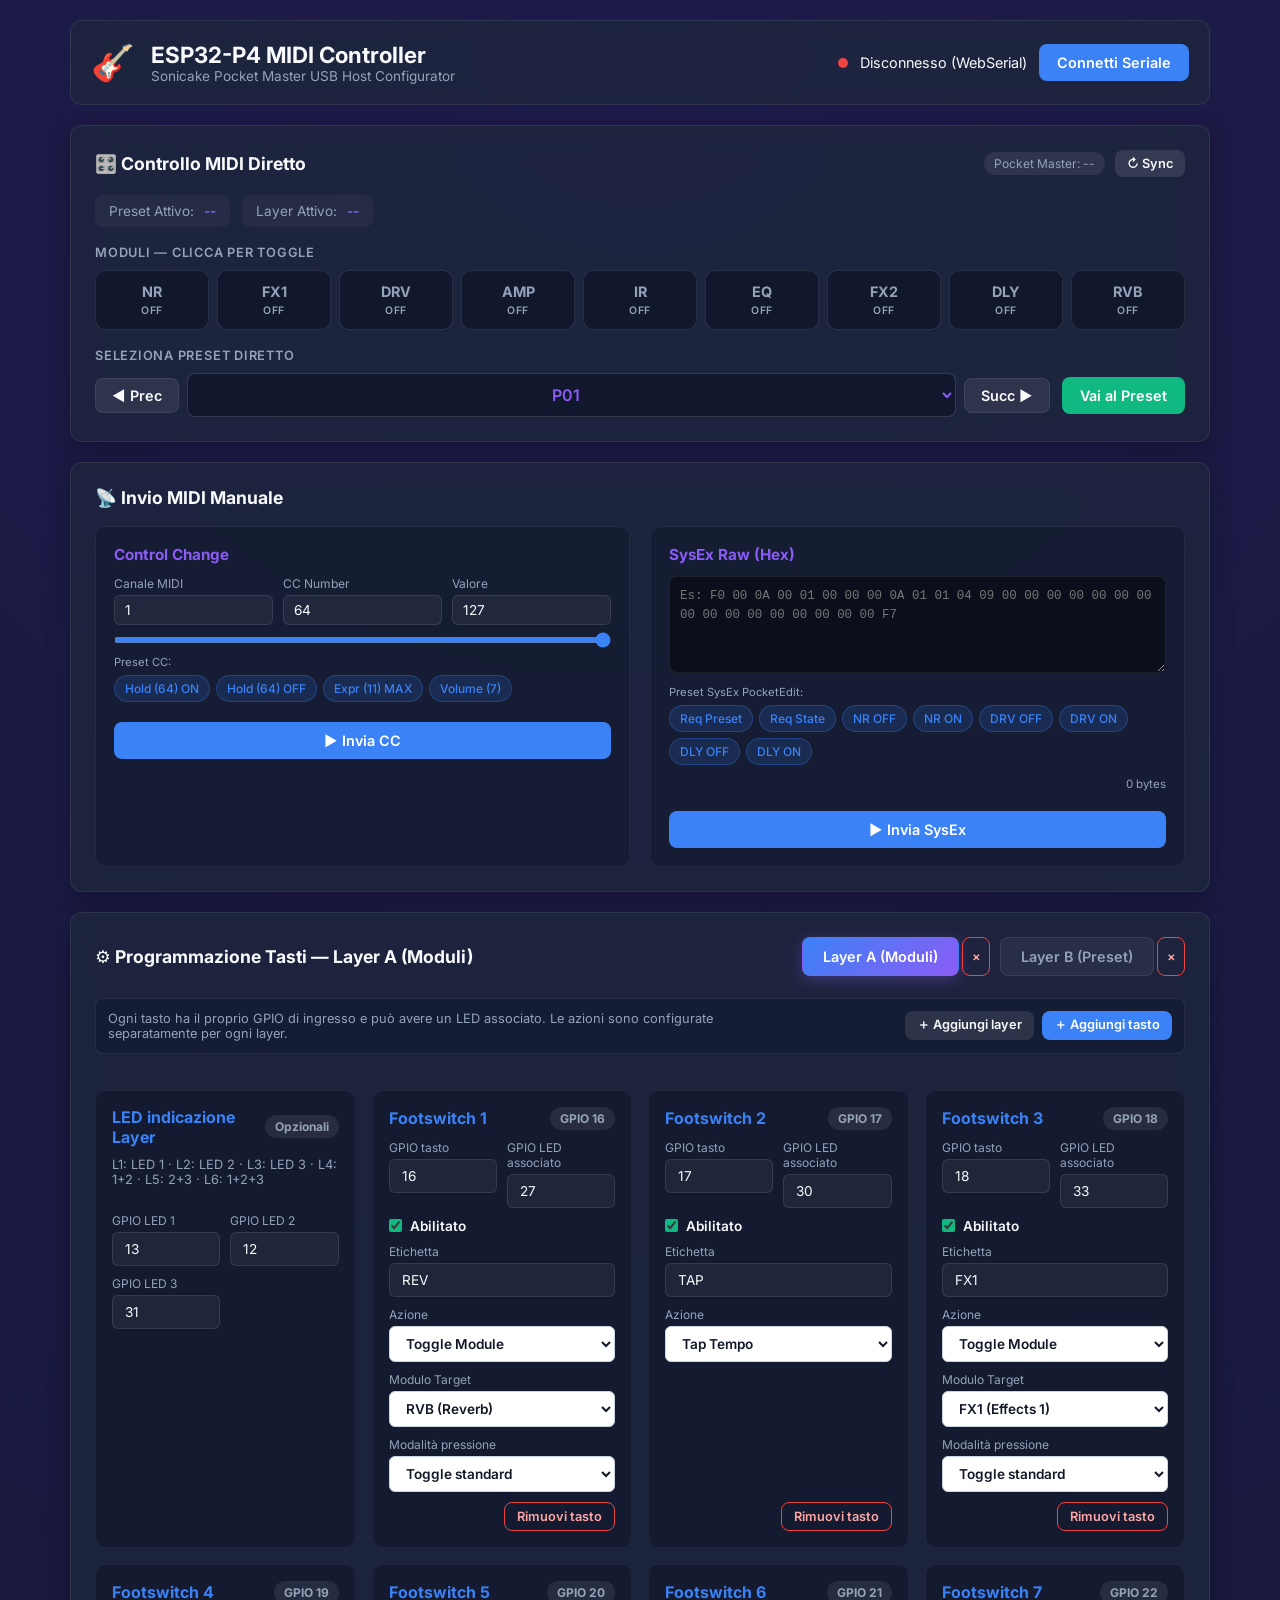
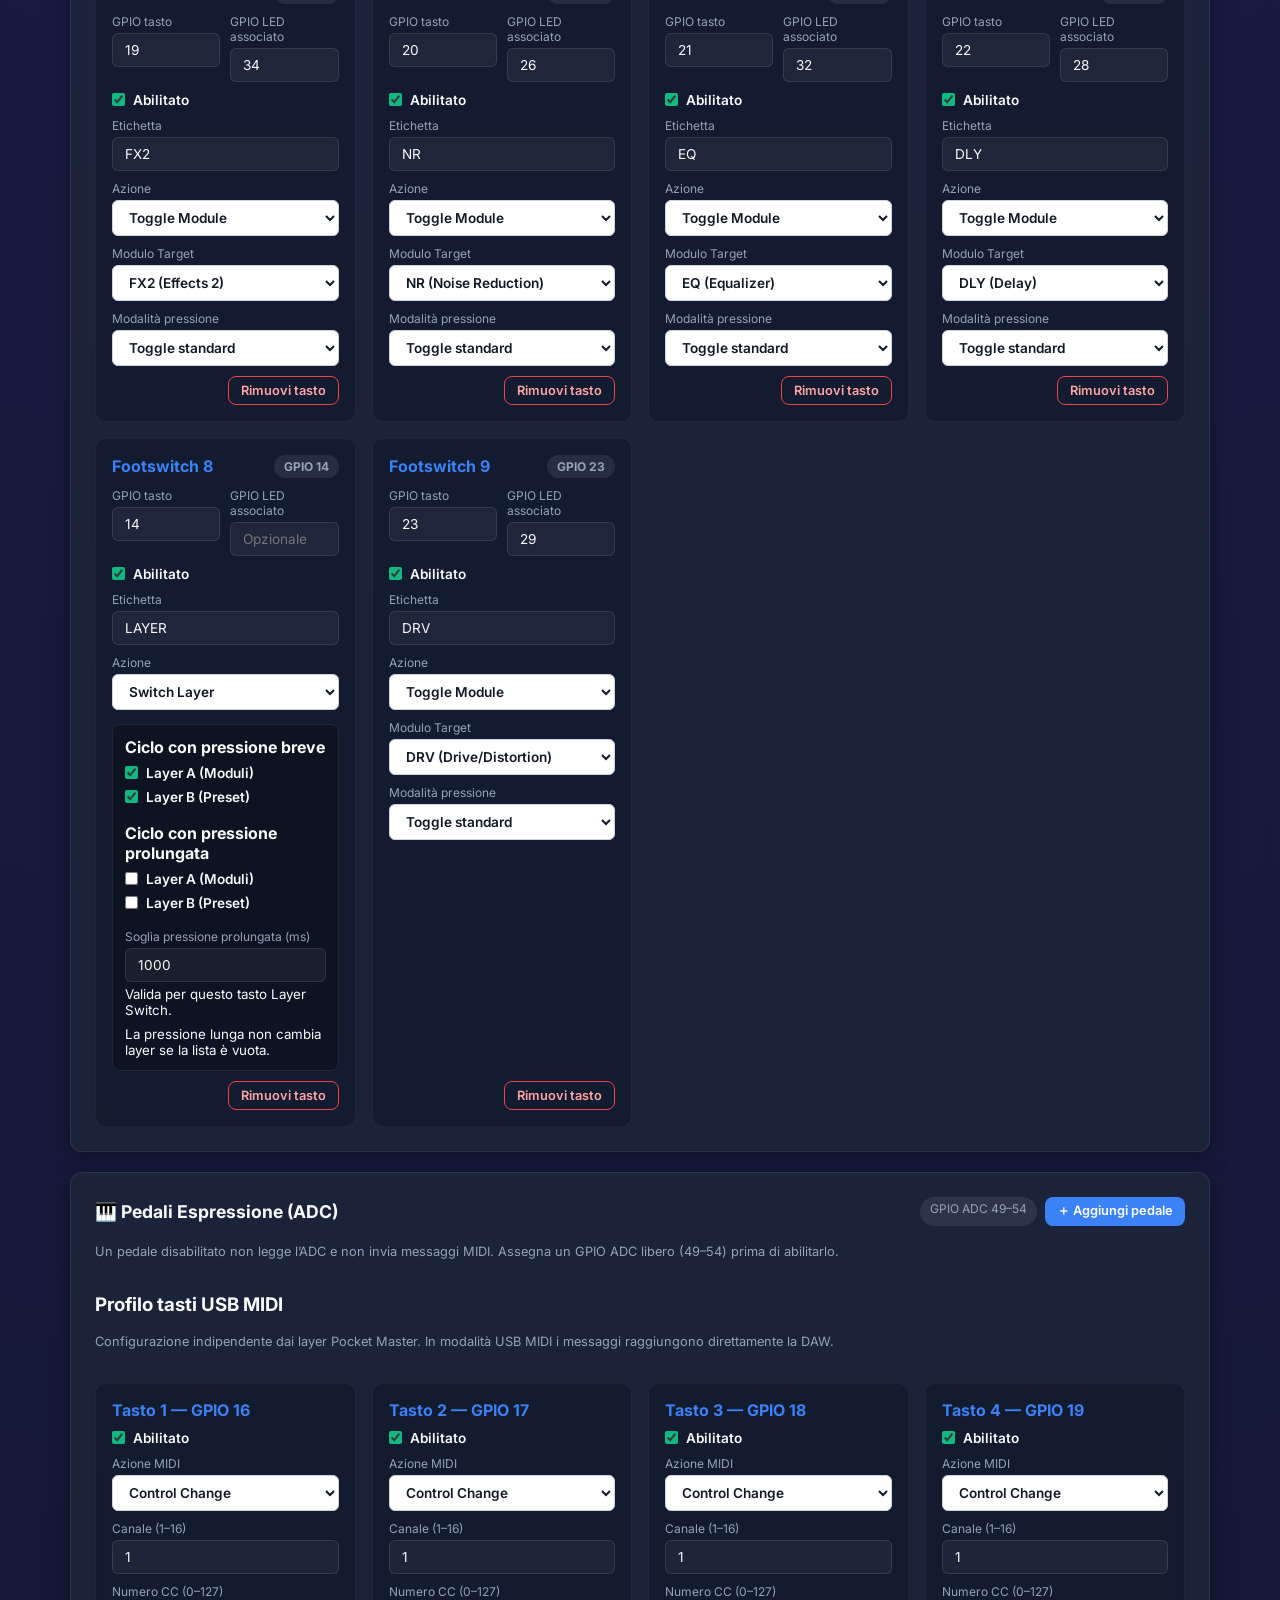
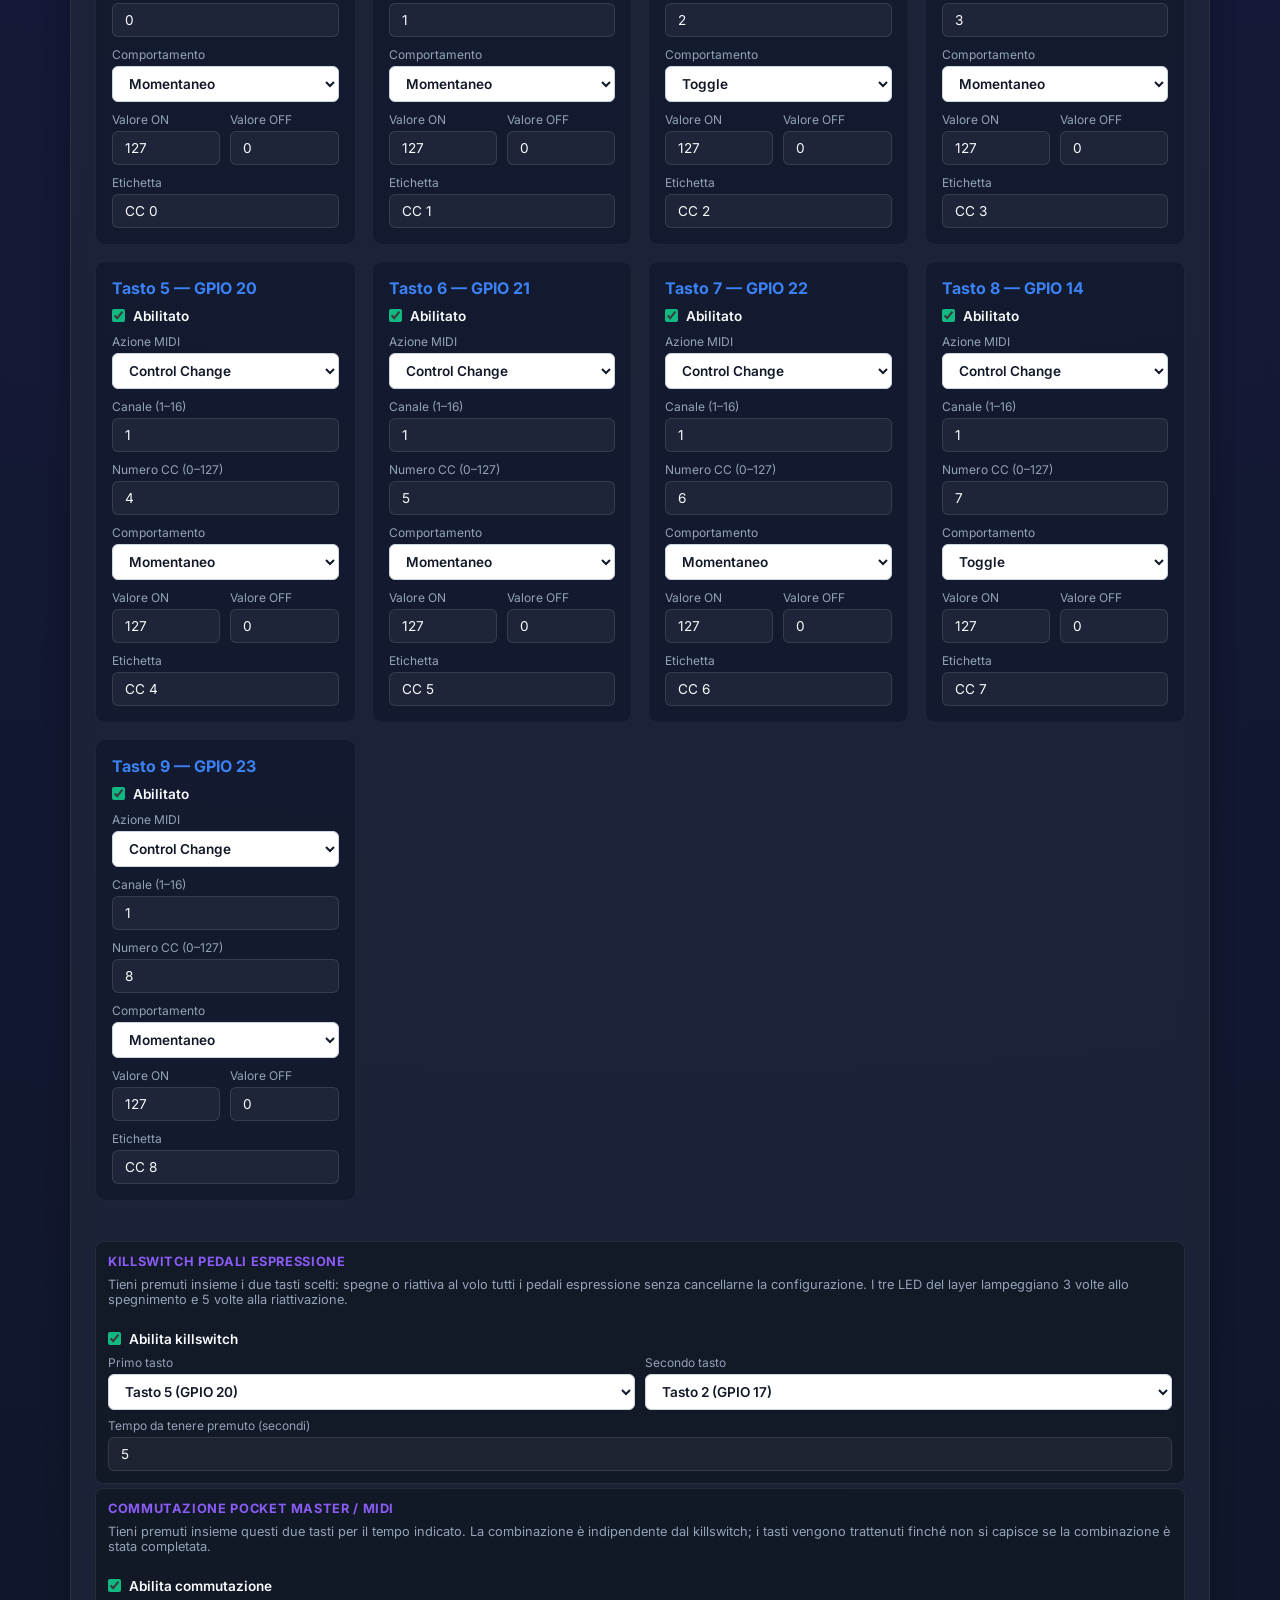
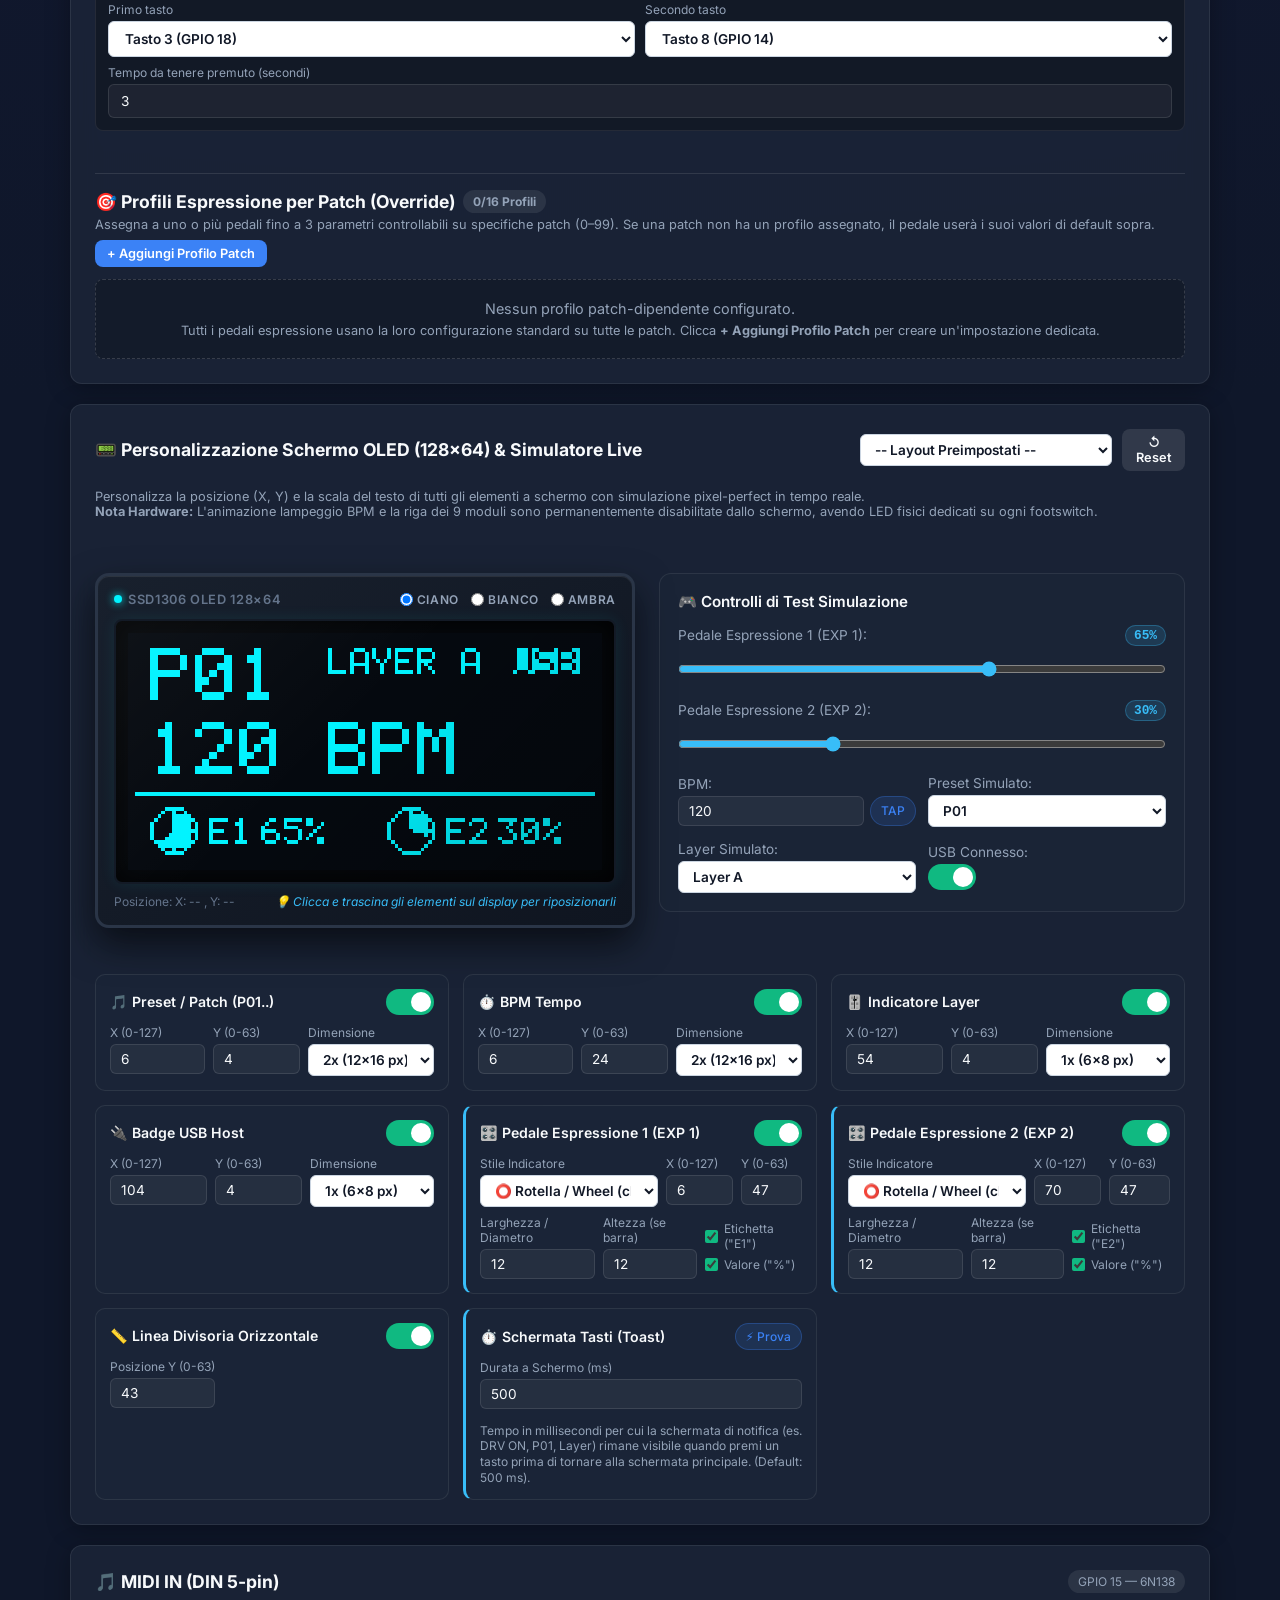
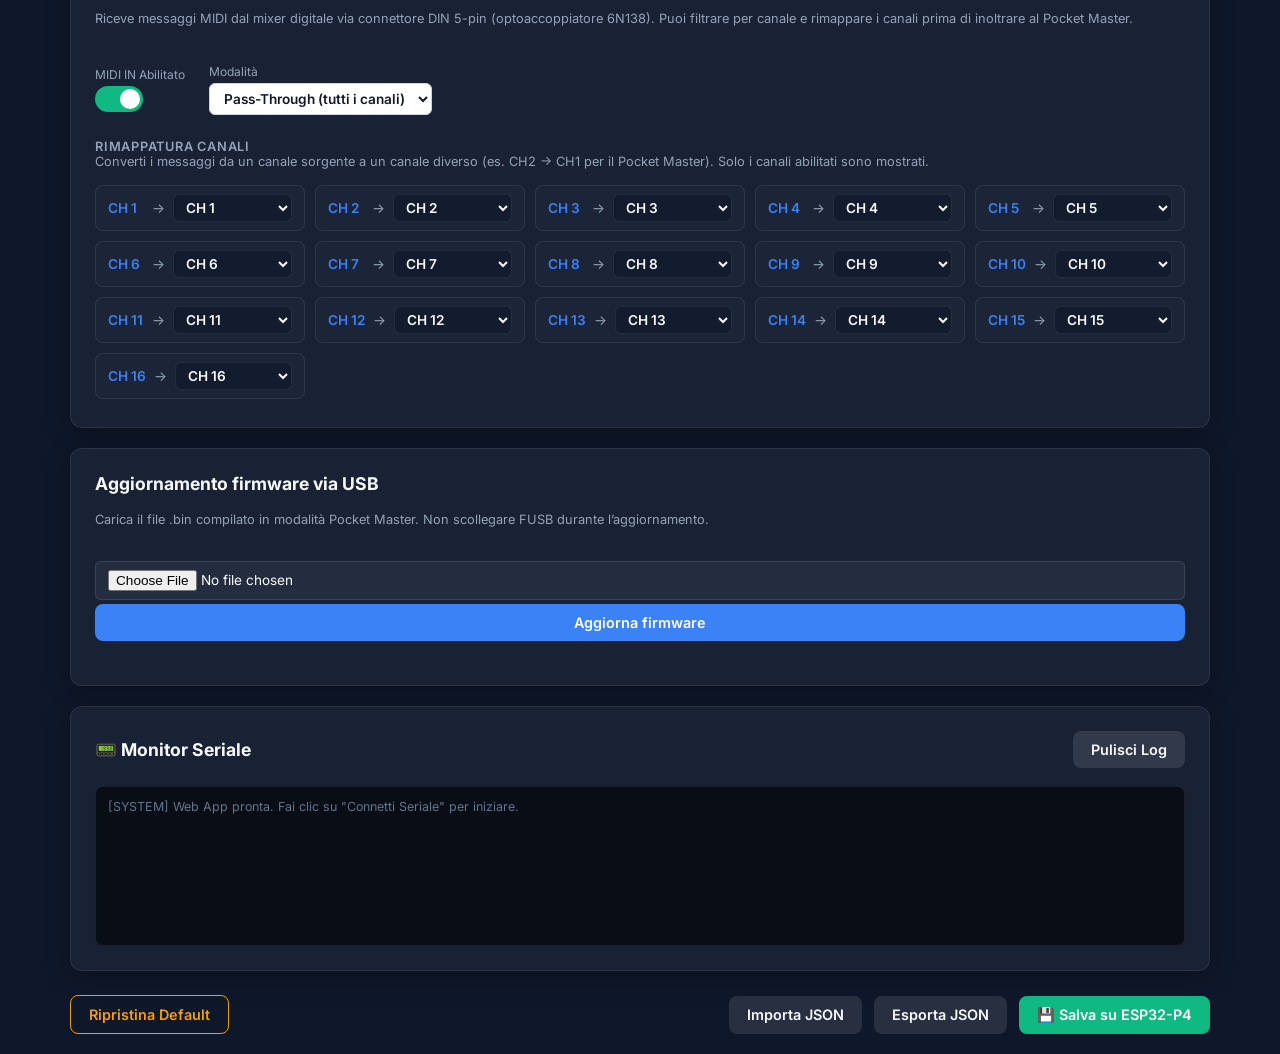
==== web-app/index.html @ 1caab3f9 "Add files via upload" ====
<!DOCTYPE html>
<html lang="it">
<head>
    <meta charset="UTF-8">
    <meta name="viewport" content="width=device-width, initial-scale=1.0">
    <title>🎸 ESP32-P4 Pedalboard Configurator</title>
    <meta name="description" content="Configuratore e controllo MIDI diretto per ESP32-P4 con Sonicake Pocket Master via USB Host">
    <link rel="stylesheet" href="style.css">
    <link href="https://fonts.googleapis.com/css2?family=Inter:wght@300;400;500;600;700&display=swap" rel="stylesheet">
</head>
<body>
    <div class="app-container">
        <!-- Header -->
        <header class="app-header">
            <div class="brand">
                <span class="icon">🎸</span>
                <div>
                    <h1>ESP32-P4 MIDI Controller</h1>
                    <p class="subtitle">Sonicake Pocket Master USB Host Configurator</p>
                </div>
            </div>
            <div class="connection-status" id="connStatus">
                <span class="status-dot disconnected" id="statusDot"></span>
                <span id="statusText">Disconnesso (WebSerial)</span>
                <button id="connectBtn" class="btn primary-btn">Connetti Seriale</button>
                <button id="readConfigHeaderBtn" class="btn secondary-btn small-btn" style="display: none;" title="Leggi la configurazione attualmente salvata sull'ESP32-P4">📥 Leggi Config</button>
            </div>
        </header>

        <div id="modeBanner" class="mode-banner" role="status" hidden></div>

        <!-- Main Content -->
        <main class="main-content">

            <!-- ══════════════════════════════════════════════════════
                 SEZIONE 1: Controllo MIDI Diretto (Live)
            ══════════════════════════════════════════════════════ -->
            <section class="card shadow-card midi-live-section">
                <div class="card-header">
                    <h2>🎛️ Controllo MIDI Diretto</h2>
                    <div class="header-actions">
                        <span class="badge" id="pmStatus">Pocket Master: --</span>
                        <button class="btn secondary-btn small-btn" id="reqStateBtn" title="Risincronizza stato dal Pocket Master">↻ Sync</button>
                    </div>
                </div>

                <!-- Device status pills -->
                <div class="device-info-bar">
                    <div class="info-pill">
                        <span class="label">Preset Attivo:</span>
                        <span class="value" id="pmPreset">--</span>
                    </div>
                    <div class="info-pill">
                        <span class="label">Layer Attivo:</span>
                        <span class="value" id="pmLayer">--</span>
                    </div>
                </div>

                <!-- Module states grid (clickable) -->
                <div class="modules-section">
                    <h3 class="section-label">Moduli — Clicca per Toggle</h3>
                    <div class="modules-grid" id="modulesGrid">
                        <!-- 9 module buttons generated by JS -->
                    </div>
                </div>

                <!-- Preset selector -->
                <div class="preset-section">
                    <h3 class="section-label">Seleziona Preset Diretto</h3>
                    <div class="preset-row">
                        <div class="preset-nav-btns">
                            <button class="btn nav-btn" id="presetDownBtn">◀ Prec</button>
                            <select id="presetSelect" class="preset-select">
                                <!-- 0-49 P01-P50, 50-99 F01-F50 -->
                            </select>
                            <button class="btn nav-btn" id="presetUpBtn">Succ ▶</button>
                        </div>
                        <button class="btn success-btn" id="sendPresetBtn">Vai al Preset</button>
                    </div>
                </div>
            </section>

            <!-- ══════════════════════════════════════════════════════
                 SEZIONE 2: Pannello CC + SysEx Manuale
            ══════════════════════════════════════════════════════ -->
            <section class="card shadow-card">
                <div class="card-header">
                    <h2>📡 Invio MIDI Manuale</h2>
                </div>

                <div class="midi-manual-grid">
                    <!-- CC Panel -->
                    <div class="midi-panel" id="ccPanel">
                        <h3 class="panel-title">Control Change</h3>
                        <div class="form-row">
                            <div class="form-group compact">
                                <label for="ccChannel">Canale MIDI</label>
                                <input type="number" id="ccChannel" min="1" max="16" value="1" class="input-compact">
                            </div>
                            <div class="form-group compact">
                                <label for="ccNumber">CC Number</label>
                                <input type="number" id="ccNumber" min="0" max="127" value="64" class="input-compact">
                            </div>
                            <div class="form-group compact">
                                <label for="ccValue">Valore</label>
                                <input type="number" id="ccValue" min="0" max="127" value="127" class="input-compact">
                            </div>
                        </div>
                        <input type="range" id="ccSlider" min="0" max="127" value="127" class="cc-slider">
                        <div class="cc-presets">
                            <span class="cc-preset-label">Preset CC:</span>
                            <button class="btn chip-btn" data-cc="64" data-val="127">Hold (64) ON</button>
                            <button class="btn chip-btn" data-cc="64" data-val="0">Hold (64) OFF</button>
                            <button class="btn chip-btn" data-cc="11" data-val="127">Expr (11) MAX</button>
                            <button class="btn chip-btn" data-cc="7" data-val="100">Volume (7)</button>
                        </div>
                        <button class="btn primary-btn full-btn" id="sendCCBtn">▶ Invia CC</button>
                    </div>

                    <!-- SysEx Panel -->
                    <div class="midi-panel" id="sysexPanel">
                        <h3 class="panel-title">SysEx Raw (Hex)</h3>
                        <textarea
                            id="sysexInput"
                            class="sysex-textarea"
                            placeholder="Es: F0 00 0A 00 01 00 00 00 0A 01 01 04 09 00 00 00 00 00 00 00 00 00 00 00 00 00 00 00 00 F7"
                            rows="4"
                            spellcheck="false"
                        ></textarea>
                        <div class="sysex-presets">
                            <span class="cc-preset-label">Preset SysEx PocketEdit:</span>
                            <button class="btn chip-btn sysex-chip" data-sysex="F0 00 07 00 01 00 00 00 02 01 02 04 03 F7">Req Preset</button>
                            <button class="btn chip-btn sysex-chip" data-sysex="F0 00 09 00 01 00 00 00 02 01 02 04 01 F7">Req State</button>
                            <button class="btn chip-btn sysex-chip" data-sysex="F0 00 0A 00 01 00 00 00 0A 01 01 04 09 00 00 00 00 00 00 00 00 00 00 00 00 00 00 00 00 F7">NR OFF</button>
                            <button class="btn chip-btn sysex-chip" data-sysex="F0 01 0C 00 01 00 00 00 0A 01 01 04 09 00 00 00 00 00 00 00 00 00 01 00 00 00 00 00 00 F7">NR ON</button>
                            <button class="btn chip-btn sysex-chip" data-sysex="F0 02 0C 00 01 00 00 00 0A 01 01 04 09 00 02 00 00 00 00 00 00 00 00 00 00 00 00 00 00 F7">DRV OFF</button>
                            <button class="btn chip-btn sysex-chip" data-sysex="F0 03 0A 00 01 00 00 00 0A 01 01 04 09 00 02 00 00 00 00 00 00 00 01 00 00 00 00 00 00 F7">DRV ON</button>
                            <button class="btn chip-btn sysex-chip" data-sysex="F0 07 03 00 01 00 00 00 0A 01 01 04 09 00 07 00 00 00 00 00 00 00 00 00 00 00 00 00 00 F7">DLY OFF</button>
                            <button class="btn chip-btn sysex-chip" data-sysex="F0 06 05 00 01 00 00 00 0A 01 01 04 09 00 07 00 00 00 00 00 00 00 01 00 00 00 00 00 00 F7">DLY ON</button>
                        </div>
                        <div class="sysex-byte-count" id="sysexByteCount">0 bytes</div>
                        <button class="btn primary-btn full-btn" id="sendSysexBtn">▶ Invia SysEx</button>
                    </div>
                </div>
            </section>

            <!-- ══════════════════════════════════════════════════════
                 SEZIONE 3: Configurazione Tasti (Layer)
            ══════════════════════════════════════════════════════ -->
            <section class="card shadow-card">
                <div class="card-header">
                    <h2 id="layerTitle">⚙️ Programmazione Tasti — Layer A (Moduli)</h2>
                    <nav class="layer-tabs" id="layerTabs">
                        <!-- Dynamic layer tabs generated by JavaScript -->
                    </nav>
                </div>
                <div class="programming-toolbar">
                    <p>Ogni tasto ha il proprio GPIO di ingresso e può avere un LED associato. Le azioni sono configurate separatamente per ogni layer.</p>
                    <div class="programming-actions">
                        <button class="btn secondary-btn small-btn" id="addLayerBtn">＋ Aggiungi layer</button>
                        <button class="btn primary-btn small-btn" id="addButtonBtn">＋ Aggiungi tasto</button>
                    </div>
                </div>
                <div class="buttons-grid" id="buttonsGrid">
                    <!-- Dynamic button cards generated by JavaScript -->
                </div>
            </section>

            <!-- ══════════════════════════════════════════════════════
                 SEZIONE 4: Pedali Espressione
            ══════════════════════════════════════════════════════ -->
            <section class="card shadow-card">
                <div class="card-header">
                    <h2>🎹 Pedali Espressione (ADC)</h2>
                    <div class="programming-actions">
                        <span class="badge">GPIO ADC 49–54</span>
                        <button class="btn primary-btn small-btn" id="addExprBtn">＋ Aggiungi pedale</button>
                    </div>
                </div>
                <p class="section-note">Un pedale disabilitato non legge l’ADC e non invia messaggi MIDI. Assegna un GPIO ADC libero (49–54) prima di abilitarlo.</p>
                <div class="card-header"><h3>Profilo tasti USB MIDI</h3></div>
                <p class="section-note">Configurazione indipendente dai layer Pocket Master. In modalità USB MIDI i messaggi raggiungono direttamente la DAW.</p>
                <div class="buttons-grid" id="usbMidiProfiles"></div>
                <div class="expr-grid" id="exprGrid">
                    <!-- Dynamic expression cards generated by JavaScript -->
                </div>
                <div id="expressionKillswitch"></div>
                <div class="expr-patch-settings-container" id="exprPatchSettingsContainer">
                    <!-- Dynamic patch-dependent expression settings generated by JavaScript -->
                </div>
            </section>

            <!-- ══════════════════════════════════════════════════════
                 SEZIONE 5: Personalizzazione Schermo OLED & Simulatore Live (128x64)
            ══════════════════════════════════════════════════════ -->
            <section class="card shadow-card oled-config-section">
                <div class="card-header">
                    <h2>📟 Personalizzazione Schermo OLED (128×64) & Simulatore Live</h2>
                    <div class="header-actions">
                        <select id="oledPresetLayoutSelect" class="input-compact select-styled">
                            <option value="">-- Layout Preimpostati --</option>
                            <option value="rotelle">✨ Default Moderno (Rotelle)</option>
                            <option value="barre">📊 Barre Orizzontali</option>
                            <option value="verticali">📶 Barre Verticali Laterali</option>
                            <option value="bpm_focus">⏱️ Focus Tempo / BPM Grande</option>
                        </select>
                        <button class="btn secondary-btn small-btn" id="oledResetLayoutBtn">↺ Reset</button>
                    </div>
                </div>

                <p class="section-note">
                    Personalizza la posizione (X, Y) e la scala del testo di tutti gli elementi a schermo con simulazione pixel-perfect in tempo reale.
                    <br><strong>Nota Hardware:</strong> L'animazione lampeggio BPM e la riga dei 9 moduli sono permanentemente disabilitate dallo schermo, avendo LED fisici dedicati su ogni footswitch.
                </p>

                <!-- OLED Live Simulator Box -->
                <div class="oled-simulator-container">
                    <div class="oled-screen-frame">
                        <div class="oled-bezel-header">
                            <span class="oled-bezel-title">SSD1306 OLED 128×64</span>
                            <div class="oled-theme-picker">
                                <label><input type="radio" name="oledTheme" value="cyan" checked> Ciano</label>
                                <label><input type="radio" name="oledTheme" value="white"> Bianco</label>
                                <label><input type="radio" name="oledTheme" value="amber"> Ambra</label>
                            </div>
                        </div>
                        <div class="oled-canvas-wrapper" id="oledCanvasWrapper">
                            <canvas id="oledCanvas" width="128" height="64"></canvas>
                        </div>
                        <div class="oled-screen-footer">
                            <span id="oledCursorCoords">Posizione: X: -- , Y: --</span>
                            <span class="oled-drag-hint">💡 Clicca e trascina gli elementi sul display per riposizionarli</span>
                        </div>
                    </div>

                    <!-- Live Test Controls for OLED Simulator -->
                    <div class="oled-test-controls">
                        <h3 class="test-controls-title">🎮 Controlli di Test Simulazione</h3>
                        
                        <div class="test-control-group">
                            <div class="test-control-header">
                                <label for="testExpr1">Pedale Espressione 1 (EXP 1):</label>
                                <span class="test-val-badge" id="testExpr1Val">65%</span>
                            </div>
                            <input type="range" id="testExpr1" min="0" max="100" value="65" class="range-slider">
                        </div>

                        <div class="test-control-group">
                            <div class="test-control-header">
                                <label for="testExpr2">Pedale Espressione 2 (EXP 2):</label>
                                <span class="test-val-badge" id="testExpr2Val">30%</span>
                            </div>
                            <input type="range" id="testExpr2" min="0" max="100" value="30" class="range-slider">
                        </div>

                        <div class="test-control-row">
                            <div class="test-control-col">
                                <label for="testBpm">BPM:</label>
                                <div class="test-bpm-input-row">
                                    <input type="number" id="testBpm" min="40" max="250" value="120" class="input-compact">
                                    <button class="btn chip-btn" id="testTapBtn">TAP</button>
                                </div>
                            </div>
                            <div class="test-control-col">
                                <label for="testPreset">Preset Simulato:</label>
                                <select id="testPreset" class="input-compact">
                                    <option value="0">P01</option>
                                    <option value="1">P02</option>
                                    <option value="6">P07</option>
                                    <option value="15">P16</option>
                                    <option value="50">F01</option>
                                    <option value="55">F06</option>
                                </select>
                            </div>
                        </div>

                        <div class="test-control-row">
                            <div class="test-control-col">
                                <label for="testLayer">Layer Simulato:</label>
                                <select id="testLayer" class="input-compact">
                                    <option value="0">Layer A</option>
                                    <option value="1">Layer B</option>
                                    <option value="2">Layer C</option>
                                </select>
                            </div>
                            <div class="test-control-col">
                                <label for="testUsb">USB Connesso:</label>
                                <label class="toggle-switch">
                                    <input type="checkbox" id="testUsb" checked>
                                    <span class="toggle-slider"></span>
                                </label>
                            </div>
                        </div>
                    </div>
                </div>

                <!-- Element Configuration Grid -->
                <div class="oled-elements-grid">
                    <!-- Preset / Patch -->
                    <div class="oled-elem-card" data-elem="patch">
                        <div class="elem-card-header">
                            <span class="elem-title">🎵 Preset / Patch (P01..)</span>
                            <label class="toggle-switch">
                                <input type="checkbox" id="dispPatchEn" checked>
                                <span class="toggle-slider"></span>
                            </label>
                        </div>
                        <div class="elem-card-body">
                            <div class="form-row compact-row">
                                <div class="form-group compact">
                                    <label>X (0-127)</label>
                                    <input type="number" id="dispPatchX" min="0" max="127" value="6" class="input-compact">
                                </div>
                                <div class="form-group compact">
                                    <label>Y (0-63)</label>
                                    <input type="number" id="dispPatchY" min="0" max="63" value="4" class="input-compact">
                                </div>
                                <div class="form-group compact">
                                    <label>Dimensione</label>
                                    <select id="dispPatchScale" class="input-compact">
                                        <option value="1">1x (6×8 px)</option>
                                        <option value="2" selected>2x (12×16 px)</option>
                                        <option value="3">3x (18×24 px)</option>
                                    </select>
                                </div>
                            </div>
                        </div>
                    </div>

                    <!-- BPM -->
                    <div class="oled-elem-card" data-elem="bpm">
                        <div class="elem-card-header">
                            <span class="elem-title">⏱️ BPM Tempo</span>
                            <label class="toggle-switch">
                                <input type="checkbox" id="dispBpmEn" checked>
                                <span class="toggle-slider"></span>
                            </label>
                        </div>
                        <div class="elem-card-body">
                            <div class="form-row compact-row">
                                <div class="form-group compact">
                                    <label>X (0-127)</label>
                                    <input type="number" id="dispBpmX" min="0" max="127" value="6" class="input-compact">
                                </div>
                                <div class="form-group compact">
                                    <label>Y (0-63)</label>
                                    <input type="number" id="dispBpmY" min="0" max="63" value="24" class="input-compact">
                                </div>
                                <div class="form-group compact">
                                    <label>Dimensione</label>
                                    <select id="dispBpmScale" class="input-compact">
                                        <option value="1">1x (6×8 px)</option>
                                        <option value="2" selected>2x (12×16 px)</option>
                                        <option value="3">3x (18×24 px)</option>
                                    </select>
                                </div>
                            </div>
                        </div>
                    </div>

                    <!-- Layer -->
                    <div class="oled-elem-card" data-elem="layer">
                        <div class="elem-card-header">
                            <span class="elem-title">🎚️ Indicatore Layer</span>
                            <label class="toggle-switch">
                                <input type="checkbox" id="dispLayerEn" checked>
                                <span class="toggle-slider"></span>
                            </label>
                        </div>
                        <div class="elem-card-body">
                            <div class="form-row compact-row">
                                <div class="form-group compact">
                                    <label>X (0-127)</label>
                                    <input type="number" id="dispLayerX" min="0" max="127" value="54" class="input-compact">
                                </div>
                                <div class="form-group compact">
                                    <label>Y (0-63)</label>
                                    <input type="number" id="dispLayerY" min="0" max="63" value="4" class="input-compact">
                                </div>
                                <div class="form-group compact">
                                    <label>Dimensione</label>
                                    <select id="dispLayerScale" class="input-compact">
                                        <option value="1" selected>1x (6×8 px)</option>
                                        <option value="2">2x (12×16 px)</option>
                                    </select>
                                </div>
                            </div>
                        </div>
                    </div>

                    <!-- USB Badge -->
                    <div class="oled-elem-card" data-elem="usb">
                        <div class="elem-card-header">
                            <span class="elem-title">🔌 Badge USB Host</span>
                            <label class="toggle-switch">
                                <input type="checkbox" id="dispUsbEn" checked>
                                <span class="toggle-slider"></span>
                            </label>
                        </div>
                        <div class="elem-card-body">
                            <div class="form-row compact-row">
                                <div class="form-group compact">
                                    <label>X (0-127)</label>
                                    <input type="number" id="dispUsbX" min="0" max="127" value="104" class="input-compact">
                                </div>
                                <div class="form-group compact">
                                    <label>Y (0-63)</label>
                                    <input type="number" id="dispUsbY" min="0" max="63" value="4" class="input-compact">
                                </div>
                                <div class="form-group compact">
                                    <label>Dimensione</label>
                                    <select id="dispUsbScale" class="input-compact">
                                        <option value="1" selected>1x (6×8 px)</option>
                                        <option value="2">2x (12×16 px)</option>
                                    </select>
                                </div>
                            </div>
                        </div>
                    </div>

                    <!-- Pedale Espressione 1 -->
                    <div class="oled-elem-card highlight-card" data-elem="expr1">
                        <div class="elem-card-header">
                            <span class="elem-title">🎛️ Pedale Espressione 1 (EXP 1)</span>
                            <label class="toggle-switch">
                                <input type="checkbox" id="dispExpr1En" checked>
                                <span class="toggle-slider"></span>
                            </label>
                        </div>
                        <div class="elem-card-body">
                            <div class="form-row compact-row">
                                <div class="form-group compact">
                                    <label>Stile Indicatore</label>
                                    <select id="dispExpr1Style" class="input-compact select-styled">
                                        <option value="1" selected>⭕ Rotella / Wheel (che si riempie)</option>
                                        <option value="0">▬ Barra Orizzontale</option>
                                        <option value="2">▮ Barra Verticale</option>
                                    </select>
                                </div>
                                <div class="form-group compact">
                                    <label>X (0-127)</label>
                                    <input type="number" id="dispExpr1X" min="0" max="127" value="6" class="input-compact">
                                </div>
                                <div class="form-group compact">
                                    <label>Y (0-63)</label>
                                    <input type="number" id="dispExpr1Y" min="0" max="63" value="47" class="input-compact">
                                </div>
                            </div>
                            <div class="form-row compact-row">
                                <div class="form-group compact">
                                    <label>Larghezza / Diametro</label>
                                    <input type="number" id="dispExpr1W" min="4" max="80" value="12" class="input-compact">
                                </div>
                                <div class="form-group compact">
                                    <label>Altezza (se barra)</label>
                                    <input type="number" id="dispExpr1H" min="4" max="40" value="12" class="input-compact">
                                </div>
                                <div class="form-group compact checkbox-group-compact">
                                    <label><input type="checkbox" id="dispExpr1Label" checked> Etichetta ("E1")</label>
                                    <label><input type="checkbox" id="dispExpr1Val" checked> Valore ("%")</label>
                                </div>
                            </div>
                        </div>
                    </div>

                    <!-- Pedale Espressione 2 -->
                    <div class="oled-elem-card highlight-card" data-elem="expr2">
                        <div class="elem-card-header">
                            <span class="elem-title">🎛️ Pedale Espressione 2 (EXP 2)</span>
                            <label class="toggle-switch">
                                <input type="checkbox" id="dispExpr2En" checked>
                                <span class="toggle-slider"></span>
                            </label>
                        </div>
                        <div class="elem-card-body">
                            <div class="form-row compact-row">
                                <div class="form-group compact">
                                    <label>Stile Indicatore</label>
                                    <select id="dispExpr2Style" class="input-compact select-styled">
                                        <option value="1" selected>⭕ Rotella / Wheel (che si riempie)</option>
                                        <option value="0">▬ Barra Orizzontale</option>
                                        <option value="2">▮ Barra Verticale</option>
                                    </select>
                                </div>
                                <div class="form-group compact">
                                    <label>X (0-127)</label>
                                    <input type="number" id="dispExpr2X" min="0" max="127" value="70" class="input-compact">
                                </div>
                                <div class="form-group compact">
                                    <label>Y (0-63)</label>
                                    <input type="number" id="dispExpr2Y" min="0" max="63" value="47" class="input-compact">
                                </div>
                            </div>
                            <div class="form-row compact-row">
                                <div class="form-group compact">
                                    <label>Larghezza / Diametro</label>
                                    <input type="number" id="dispExpr2W" min="4" max="80" value="12" class="input-compact">
                                </div>
                                <div class="form-group compact">
                                    <label>Altezza (se barra)</label>
                                    <input type="number" id="dispExpr2H" min="4" max="40" value="12" class="input-compact">
                                </div>
                                <div class="form-group compact checkbox-group-compact">
                                    <label><input type="checkbox" id="dispExpr2Label" checked> Etichetta ("E2")</label>
                                    <label><input type="checkbox" id="dispExpr2Val" checked> Valore ("%")</label>
                                </div>
                            </div>
                        </div>
                    </div>

                    <!-- Divisore Orizzontale -->
                    <div class="oled-elem-card" data-elem="dividers">
                        <div class="elem-card-header">
                            <span class="elem-title">📏 Linea Divisoria Orizzontale</span>
                            <label class="toggle-switch">
                                <input type="checkbox" id="dispDivEn" checked>
                                <span class="toggle-slider"></span>
                            </label>
                        </div>
                        <div class="elem-card-body">
                            <div class="form-row compact-row">
                                <div class="form-group compact">
                                    <label>Posizione Y (0-63)</label>
                                    <input type="number" id="dispDivY" min="0" max="63" value="43" class="input-compact">
                                </div>
                            </div>
                        </div>
                    </div>

                    <!-- Durata Notifiche a Schermo (Toast / Tasti) -->
                    <div class="oled-elem-card highlight-card" data-elem="toast">
                        <div class="elem-card-header">
                            <span class="elem-title">⏱️ Schermata Tasti (Toast)</span>
                            <button type="button" class="btn chip-btn" id="btnTestToast" title="Simula l'effetto della notifica a schermo">⚡ Prova</button>
                        </div>
                        <div class="elem-card-body">
                            <div class="form-row compact-row">
                                <div class="form-group compact" style="flex: 1;">
                                    <label for="dispToastDuration">Durata a Schermo (ms)</label>
                                    <input type="number" id="dispToastDuration" min="100" max="5000" step="50" value="500" class="input-compact">
                                </div>
                            </div>
                            <span style="font-size: 0.75rem; color: var(--text-muted); margin-top: 6px; display: block; line-height: 1.3;">
                                Tempo in millisecondi per cui la schermata di notifica (es. DRV ON, P01, Layer) rimane visibile quando premi un tasto prima di tornare alla schermata principale. (Default: 500 ms).
                            </span>
                        </div>
                    </div>
                </div>
            </section>

            <!-- ══════════════════════════════════════════════════════
                 SEZIONE 6: MIDI IN (DIN 5-pin via 6N138)
            ══════════════════════════════════════════════════════ -->
            <section class="card shadow-card">
                <div class="card-header">
                    <h2>🎵 MIDI IN (DIN 5-pin)</h2>
                    <div class="header-actions">
                        <span class="badge">GPIO 15 — 6N138</span>
                    </div>
                </div>
                <p class="section-note">Riceve messaggi MIDI dal mixer digitale via connettore DIN 5-pin (optoaccoppiatore 6N138). Puoi filtrare per canale e rimappare i canali prima di inoltrare al Pocket Master.</p>

                <div class="midi-in-controls">
                    <div class="midi-in-row">
                        <div class="form-group">
                            <label for="midiInEnabled">MIDI IN Abilitato</label>
                            <label class="toggle-switch">
                                <input type="checkbox" id="midiInEnabled" checked>
                                <span class="toggle-slider"></span>
                            </label>
                        </div>
                        <div class="form-group">
                            <label for="midiInPassthrough">Modalità</label>
                            <select id="midiInMode" class="input-compact">
                                <option value="passthrough">Pass-Through (tutti i canali)</option>
                                <option value="filtered">Filtro Canali</option>
                            </select>
                        </div>
                    </div>

                    <!-- Channel Filter (visible only when filtered) -->
                    <div id="midiInFilterSection" class="midi-in-filter-section" style="display:none;">
                        <h3 class="section-label">Canali Abilitati</h3>
                        <p class="section-note">Seleziona quali canali MIDI ricevere. I canali non selezionati verranno scartati.</p>
                        <div class="channel-grid" id="midiInChannelGrid">
                            <!-- 16 channel checkboxes generated by JS -->
                        </div>
                    </div>

                    <!-- Channel Remap -->
                    <div class="midi-in-remap-section">
                        <h3 class="section-label">Rimappatura Canali</h3>
                        <p class="section-note">Converti i messaggi da un canale sorgente a un canale diverso (es. CH2 → CH1 per il Pocket Master). Solo i canali abilitati sono mostrati.</p>
                        <div class="remap-grid" id="midiInRemapGrid">
                            <!-- Remap dropdowns generated by JS -->
                        </div>
                    </div>
                </div>
            </section>

            <!-- ══════════════════════════════════════════════════════
                 SEZIONE 6: Monitor Seriale
            ══════════════════════════════════════════════════════ -->
            <section class="card shadow-card">
                <div class="card-header"><h2>Aggiornamento firmware via USB</h2></div>
                <p class="section-note">Carica il file .bin compilato in modalità Pocket Master. Non scollegare FUSB durante l’aggiornamento.</p>
                <div class="form-group">
                    <input type="file" id="firmwareFileInput" accept=".bin,application/octet-stream">
                    <button class="btn primary-btn" id="firmwareUploadBtn" disabled>Aggiorna firmware</button>
                    <span id="firmwareUploadStatus" class="section-note"></span>
                </div>
            </section>
            <section class="card shadow-card">
                <div class="card-header">
                    <h2>📟 Monitor Seriale</h2>
                    <button class="btn secondary-btn" id="clearLogBtn">Pulisci Log</button>
                </div>
                <div class="console-box" id="consoleBox">
                    <div class="log-entry system">[SYSTEM] Web App pronta. Fai clic su "Connetti Seriale" per iniziare.</div>
                </div>
            </section>
        </main>

        <!-- Footer Actions Bar -->
        <footer class="actions-bar">
            <button id="loadDefaultsBtn" class="btn warning-btn">Ripristina Default</button>
            <div class="right-actions">
                <button id="readConfigBtn" class="btn primary-btn" style="display: none;" title="Leggi e carica la configurazione attualmente salvata sull'ESP32-P4">📥 Leggi da ESP32-P4</button>
                <button id="importBtn" class="btn secondary-btn">Importa JSON</button>
                <button id="exportBtn" class="btn secondary-btn">Esporta JSON</button>
                <button id="saveBtn" class="btn success-btn">💾 Salva su ESP32-P4</button>
            </div>
        </footer>
    </div>

    <input type="file" id="fileInput" accept=".json" style="display: none;">
    <script src="app.js"></script>
</body>
</html>
---- web-app/style.css ----
:root {
    --bg-dark: #0f172a;
    --card-bg: rgba(30, 41, 59, 0.7);
    --card-border: rgba(255, 255, 255, 0.08);
    --primary: #3b82f6;
    --primary-hover: #2563eb;
    --accent: #8b5cf6;
    --success: #10b981;
    --warning: #f59e0b;
    --danger: #ef4444;
    --text-main: #f8fafc;
    --text-muted: #94a3b8;
    --radius: 12px;
}

* {
    box-sizing: border-box;
    margin: 0;
    padding: 0;
    font-family: 'Inter', system-ui, -apple-system, sans-serif;
}

body {
    background-color: var(--bg-dark);
    background-image: radial-gradient(circle at 50% 0%, #1e1b4b 0%, var(--bg-dark) 70%);
    color: var(--text-main);
    min-height: 100vh;
    display: flex;
    justify-content: center;
    padding: 20px;
}

.app-container {
    width: 100%;
    max-width: 1140px;
    display: flex;
    flex-direction: column;
    gap: 20px;
}

/* ═══ Header ══════════════════════════════════════════════════════ */
.app-header {
    display: flex;
    justify-content: space-between;
    align-items: center;
    padding: 20px;
    background: var(--card-bg);
    backdrop-filter: blur(12px);
    border: 1px solid var(--card-border);
    border-radius: var(--radius);
}

.brand { display: flex; align-items: center; gap: 16px; }
.brand .icon { font-size: 2.2rem; }
.brand h1 { font-size: 1.4rem; font-weight: 700; }
.subtitle { font-size: 0.85rem; color: var(--text-muted); }

.connection-status { display: flex; align-items: center; gap: 12px; font-size: 0.9rem; }

.status-dot { width: 10px; height: 10px; border-radius: 50%; }
.status-dot.connected    { background-color: var(--success); box-shadow: 0 0 10px var(--success); animation: pulse 2s infinite; }
.status-dot.disconnected { background-color: var(--danger); }

@keyframes pulse {
    0%, 100% { opacity: 1; }
    50% { opacity: 0.5; }
}

/* ═══ Buttons ═════════════════════════════════════════════════════ */
.btn {
    padding: 10px 18px;
    border-radius: 8px;
    border: none;
    font-weight: 600;
    cursor: pointer;
    transition: all 0.2s ease;
    font-size: 0.9rem;
}

.primary-btn   { background-color: var(--primary); color: white; }
.primary-btn:hover   { background-color: var(--primary-hover); transform: translateY(-1px); }

.secondary-btn { background: rgba(255,255,255,0.1); color: var(--text-main); }
.secondary-btn:hover { background: rgba(255,255,255,0.18); }

.success-btn   { background-color: var(--success); color: white; }
.success-btn:hover   { opacity: 0.9; transform: translateY(-1px); }

.warning-btn   { background: transparent; border: 1px solid var(--warning); color: var(--warning); }
.warning-btn:hover   { background: rgba(245,158,11,0.15); }

.small-btn { padding: 6px 12px; font-size: 0.8rem; }

.nav-btn {
    background: rgba(255,255,255,0.08);
    color: var(--text-main);
    border: 1px solid var(--card-border);
    padding: 8px 16px;
}
.nav-btn:hover { background: rgba(255,255,255,0.16); }

.full-btn { width: 100%; margin-top: 8px; }

.chip-btn {
    padding: 5px 10px;
    font-size: 0.75rem;
    font-weight: 500;
    background: rgba(59,130,246,0.15);
    color: var(--primary);
    border: 1px solid rgba(59,130,246,0.3);
    border-radius: 20px;
    cursor: pointer;
    transition: all 0.15s;
}
.chip-btn:hover { background: rgba(59,130,246,0.3); }

/* ═══ Main Content ════════════════════════════════════════════════ */
.main-content { display: flex; flex-direction: column; gap: 20px; }

/* ═══ Cards ═══════════════════════════════════════════════════════ */
.card {
    background: var(--card-bg);
    backdrop-filter: blur(12px);
    border: 1px solid var(--card-border);
    border-radius: var(--radius);
    padding: 24px;
    display: flex;
    flex-direction: column;
    gap: 18px;
}

.shadow-card { box-shadow: 0 4px 24px rgba(0,0,0,0.3); }

.card-header {
    display: flex;
    justify-content: space-between;
    align-items: center;
    flex-wrap: wrap;
    gap: 10px;
}

.card-header h2 { font-size: 1.1rem; font-weight: 700; }

.header-actions { display: flex; align-items: center; gap: 10px; }

/* ═══ Badges ══════════════════════════════════════════════════════ */
.badge {
    padding: 4px 10px;
    background: rgba(255,255,255,0.08);
    border-radius: 20px;
    font-size: 0.75rem;
    color: var(--text-muted);
    white-space: nowrap;
}
.badge-green { background: rgba(16,185,129,0.2); color: var(--success); border: 1px solid rgba(16,185,129,0.3); }
.badge-red   { background: rgba(239,68,68,0.2);  color: var(--danger);  border: 1px solid rgba(239,68,68,0.3);  }

/* ═══ Device Info Bar ═════════════════════════════════════════════ */
.device-info-bar { display: flex; gap: 12px; flex-wrap: wrap; }
.info-pill {
    padding: 8px 14px;
    background: rgba(255,255,255,0.04);
    border-radius: 8px;
    font-size: 0.85rem;
}
.info-pill .label { color: var(--text-muted); margin-right: 6px; }
.info-pill .value { font-weight: 600; color: var(--accent); }

/* ═══ Module Grid ══════════════════════════════════════════════════ */
.modules-section { display: flex; flex-direction: column; gap: 10px; }

.section-label {
    font-size: 0.8rem;
    font-weight: 600;
    color: var(--text-muted);
    text-transform: uppercase;
    letter-spacing: 0.06em;
}

.modules-grid {
    display: grid;
    grid-template-columns: repeat(9, 1fr);
    gap: 8px;
}

@media (max-width: 800px) {
    .modules-grid { grid-template-columns: repeat(3, 1fr); }
}

.module-btn {
    display: flex;
    flex-direction: column;
    align-items: center;
    gap: 4px;
    padding: 12px 6px;
    border: 1px solid rgba(255,255,255,0.1);
    border-radius: 10px;
    background: rgba(15,23,42,0.8);
    color: var(--text-muted);
    cursor: pointer;
    transition: all 0.2s ease;
    font-family: inherit;
}

.module-btn:hover {
    border-color: var(--primary);
    color: var(--text-main);
    transform: translateY(-2px);
    box-shadow: 0 4px 12px rgba(59,130,246,0.2);
}

.module-btn.active {
    background: linear-gradient(135deg, rgba(16,185,129,0.25), rgba(5,150,105,0.15));
    border-color: var(--success);
    color: var(--success);
    box-shadow: 0 0 12px rgba(16,185,129,0.3);
}

.mod-name {
    font-size: 0.9rem;
    font-weight: 700;
}
.mod-state {
    font-size: 0.65rem;
    font-weight: 600;
    letter-spacing: 0.05em;
}

/* ═══ Preset Section ══════════════════════════════════════════════ */
.preset-section { display: flex; flex-direction: column; gap: 10px; }

.preset-row {
    display: flex;
    align-items: center;
    gap: 12px;
    flex-wrap: wrap;
}

.preset-nav-btns {
    display: flex;
    align-items: center;
    gap: 8px;
    flex: 1;
}

.preset-select {
    flex: 1;
    padding: 10px;
    font-size: 1rem;
    font-weight: 600;
    text-align: center;
    cursor: pointer;
    background: rgba(15,23,42,0.8);
    border: 1px solid rgba(255,255,255,0.15);
    border-radius: 8px;
    color: var(--accent);
}

/* ═══ MIDI Manual Panel ═══════════════════════════════════════════ */
.midi-manual-grid {
    display: grid;
    grid-template-columns: 1fr 1fr;
    gap: 20px;
}

@media (max-width: 720px) {
    .midi-manual-grid { grid-template-columns: 1fr; }
}

.midi-panel {
    background: rgba(15,23,42,0.5);
    border: 1px solid rgba(255,255,255,0.06);
    border-radius: 10px;
    padding: 18px;
    display: flex;
    flex-direction: column;
    gap: 12px;
}

.panel-title {
    font-size: 0.95rem;
    font-weight: 700;
    color: var(--accent);
}

.form-row {
    display: grid;
    grid-template-columns: repeat(3, 1fr);
    gap: 10px;
}

.form-group { display: flex; flex-direction: column; gap: 4px; }
.form-group label { font-size: 0.75rem; color: var(--text-muted); }

input, select {
    width: 100%;
    padding: 8px 12px;
    background: rgba(255,255,255,0.05);
    border: 1px solid rgba(255,255,255,0.1);
    border-radius: 6px;
    color: var(--text-main);
    font-size: 0.85rem;
    outline: none;
    transition: border-color 0.15s;
}
/* Native dropdown menus are often rendered on a white surface: use an
   explicitly high-contrast palette for both their closed and open states. */
select {
    background: #ffffff;
    border-color: #cbd5e1;
    color: #111827;
    font-weight: 600;
}
select option {
    background: #ffffff;
    color: #111827;
}
input:focus, select:focus { border-color: var(--primary); box-shadow: 0 0 0 2px rgba(59,130,246,0.25); }
input[type="checkbox"] { width: auto; padding: 0; accent-color: var(--success); }
.input-compact { padding: 6px 10px; }

/* CC Slider */
.cc-slider {
    width: 100%;
    height: 6px;
    accent-color: var(--primary);
    cursor: pointer;
    border: none;
    background: transparent;
    padding: 0;
}

/* CC & SysEx Preset Chips */
.cc-presets, .sysex-presets {
    display: flex;
    flex-wrap: wrap;
    align-items: center;
    gap: 6px;
}
.cc-preset-label { font-size: 0.7rem; color: var(--text-muted); width: 100%; }

/* SysEx Textarea */
.sysex-textarea {
    width: 100%;
    padding: 10px;
    background: rgba(9,13,22,0.8);
    border: 1px solid rgba(255,255,255,0.08);
    border-radius: 8px;
    color: #4ade80;
    font-family: 'Courier New', monospace;
    font-size: 0.78rem;
    resize: vertical;
    outline: none;
    line-height: 1.5;
    transition: border-color 0.15s;
}
.sysex-textarea:focus { border-color: var(--success); }

.sysex-byte-count {
    font-size: 0.72rem;
    color: var(--text-muted);
    text-align: right;
}

/* ═══ Layer Tabs ══════════════════════════════════════════════════ */
.layer-tabs { display: flex; gap: 10px; flex-wrap: wrap; }
.layer-tab-item { display: inline-flex; align-items: stretch; gap: 3px; }
.layer-delete-btn { min-width: 28px; padding: 2px 7px; }

.tab-btn {
    padding: 10px 20px;
    background: rgba(255,255,255,0.05);
    border: 1px solid var(--card-border);
    border-radius: 8px;
    color: var(--text-muted);
    font-size: 0.9rem;
    font-weight: 600;
    cursor: pointer;
    transition: all 0.2s;
}
.tab-btn.active {
    background: linear-gradient(135deg, var(--primary), var(--accent));
    color: white;
    border-color: transparent;
    box-shadow: 0 4px 15px rgba(139,92,246,0.3);
}

.programming-toolbar {
    display: flex;
    justify-content: space-between;
    align-items: center;
    gap: 14px;
    flex-wrap: wrap;
    margin: 4px 0 18px;
    padding: 12px;
    background: rgba(15,23,42,0.45);
    border: 1px solid rgba(255,255,255,0.08);
    border-radius: 8px;
}
.programming-toolbar p { color: var(--text-muted); font-size: 0.8rem; max-width: 640px; }
.programming-actions { display: flex; gap: 8px; flex-wrap: wrap; }
.danger-btn { background: transparent; border: 1px solid var(--danger); color: #fca5a5; }
.danger-btn:hover { background: rgba(239,68,68,0.15); }
.pin-row { display: grid; grid-template-columns: 1fr 1fr; gap: 10px; }
.card-actions { display: flex; justify-content: flex-end; margin-top: auto; }

/* ═══ Button Config Cards ═════════════════════════════════════════ */
.buttons-grid {
    display: grid;
    grid-template-columns: repeat(auto-fit, minmax(220px, 1fr));
    gap: 16px;
}

.btn-config-card {
    background: rgba(15,23,42,0.6);
    border: 1px solid rgba(255,255,255,0.05);
    border-radius: 10px;
    padding: 16px;
    display: flex;
    flex-direction: column;
    gap: 10px;
    transition: border-color 0.2s;
}
.btn-config-card:hover { border-color: rgba(255,255,255,0.12); }

.btn-card-header {
    display: flex;
    justify-content: space-between;
    align-items: center;
    font-weight: 700;
    color: var(--primary);
}

/* ═══ Expression Pedal Grid ═══════════════════════════════════════ */
.expr-grid {
    display: grid;
    grid-template-columns: repeat(auto-fit, minmax(320px, 1fr));
    gap: 16px;
}
.section-note { color: var(--text-muted); font-size: 0.8rem; margin: 0 0 16px; }
.toggle-row { display: flex; align-items: center; gap: 8px; color: var(--text-main); font-size: 0.85rem; font-weight: 600; }

.expr-subpanel {
    background: rgba(0, 0, 0, 0.28);
    border: 1px solid rgba(255, 255, 255, 0.08);
    border-radius: 8px;
    padding: 12px;
    display: flex;
    flex-direction: column;
    gap: 8px;
    margin-top: 4px;
}
.expr-subpanel-title {
    font-size: 0.8rem;
    font-weight: 700;
    color: var(--accent);
    text-transform: uppercase;
    letter-spacing: 0.05em;
    display: flex;
    justify-content: space-between;
    align-items: center;
}
.expr-range-row {
    display: grid;
    grid-template-columns: 1fr 1fr;
    gap: 8px;
}
.expr-hint {
    font-size: 0.72rem;
    color: var(--text-muted);
    line-height: 1.35;
}

/* ═══ Console Box ════════════════════════════════════════════════ */
.console-box {
    background: #090d16;
    border: 1px solid rgba(255,255,255,0.08);
    border-radius: 8px;
    padding: 12px;
    height: 160px;
    overflow-y: auto;
    font-family: 'Courier New', monospace;
    font-size: 0.78rem;
    display: flex;
    flex-direction: column;
    gap: 3px;
}

.log-entry.system { color: #64748b; }
.log-entry.tx     { color: #38bdf8; }
.log-entry.rx     { color: #4ade80; }
.log-entry.error  { color: #f87171; }

/* ═══ Actions Bar ════════════════════════════════════════════════ */
.actions-bar {
    display: flex;
    justify-content: space-between;
    align-items: center;
    flex-wrap: wrap;
    gap: 10px;
    padding-top: 4px;
}
.right-actions { display: flex; gap: 12px; flex-wrap: wrap; }

/* ═══ MIDI IN Section ════════════════════════════════════════════ */
.midi-in-controls {
    display: flex;
    flex-direction: column;
    gap: 16px;
    padding: 4px 0;
}

.midi-in-row {
    display: flex;
    gap: 24px;
    align-items: center;
    flex-wrap: wrap;
}

/* Toggle switch */
.toggle-switch {
    position: relative;
    display: inline-block;
    width: 48px;
    height: 26px;
    cursor: pointer;
}
.toggle-switch input { display: none; }
.toggle-slider {
    position: absolute;
    inset: 0;
    background: #475569;
    border-radius: 26px;
    transition: background 0.25s;
}
.toggle-slider::after {
    content: '';
    position: absolute;
    width: 20px;
    height: 20px;
    border-radius: 50%;
    background: white;
    top: 3px;
    left: 3px;
    transition: transform 0.25s;
}
.toggle-switch input:checked + .toggle-slider {
    background: var(--success);
}
.toggle-switch input:checked + .toggle-slider::after {
    transform: translateX(22px);
}

/* Channel grid */
.channel-grid {
    display: grid;
    grid-template-columns: repeat(8, 1fr);
    gap: 8px;
}
@media (max-width: 700px) {
    .channel-grid { grid-template-columns: repeat(4, 1fr); }
}

.channel-chip {
    display: flex;
    align-items: center;
    justify-content: center;
    gap: 6px;
    padding: 8px 4px;
    border: 1px solid var(--card-border);
    border-radius: 8px;
    background: rgba(30, 41, 59, 0.5);
    cursor: pointer;
    transition: all 0.2s;
    user-select: none;
    font-size: 0.85rem;
    color: var(--text-muted);
}
.channel-chip:hover {
    border-color: var(--primary);
    background: rgba(59, 130, 246, 0.1);
}
.channel-chip.active {
    border-color: var(--primary);
    background: rgba(59, 130, 246, 0.2);
    color: var(--text-main);
    font-weight: 600;
}
.channel-chip input[type="checkbox"] {
    accent-color: var(--primary);
    width: 16px;
    height: 16px;
}

/* Remap grid */
.remap-grid {
    display: grid;
    grid-template-columns: repeat(auto-fill, minmax(200px, 1fr));
    gap: 10px;
}

.remap-card {
    display: flex;
    align-items: center;
    gap: 8px;
    padding: 8px 12px;
    border: 1px solid var(--card-border);
    border-radius: 8px;
    background: rgba(30, 41, 59, 0.5);
    font-size: 0.85rem;
}
.remap-card .remap-label {
    font-weight: 600;
    color: var(--primary);
    min-width: 36px;
}
.remap-card .remap-arrow {
    color: var(--text-muted);
}
.remap-card select {
    flex: 1;
    background: rgba(15, 23, 42, 0.6);
    border: 1px solid var(--card-border);
    border-radius: 6px;
    color: var(--text-main);
    padding: 4px 8px;
    font-size: 0.85rem;
}

.midi-in-filter-section,
.midi-in-remap-section {
    padding-top: 8px;
}

/* ═══════════════════════════════════════════════════════════════════
   OLED Display Customization & Live Simulator Styles
   ═══════════════════════════════════════════════════════════════════ */
.oled-config-section {
    position: relative;
    overflow: hidden;
}

.oled-simulator-container {
    display: grid;
    grid-template-columns: minmax(320px, 540px) 1fr;
    gap: 24px;
    align-items: start;
    margin: 20px 0 28px 0;
}

@media (max-width: 980px) {
    .oled-simulator-container {
        grid-template-columns: 1fr;
    }
}

/* Realistic OLED module bezel */
.oled-screen-frame {
    background: linear-gradient(145deg, #18202d, #0f1520);
    border: 3px solid #2a3547;
    border-radius: 14px;
    padding: 16px;
    box-shadow: 0 16px 36px rgba(0, 0, 0, 0.6), inset 0 1px 1px rgba(255, 255, 255, 0.1);
    position: relative;
    user-select: none;
}

.oled-bezel-header {
    display: flex;
    justify-content: space-between;
    align-items: center;
    margin-bottom: 12px;
    font-size: 0.8rem;
    font-weight: 600;
    letter-spacing: 0.05em;
    color: #64748b;
    text-transform: uppercase;
}

.oled-bezel-title {
    display: flex;
    align-items: center;
    gap: 6px;
}

.oled-bezel-title::before {
    content: '';
    display: inline-block;
    width: 8px;
    height: 8px;
    border-radius: 50%;
    background: #00f3ff;
    box-shadow: 0 0 8px #00f3ff;
}

.oled-theme-picker {
    display: flex;
    gap: 12px;
    font-size: 0.75rem;
    color: #94a3b8;
}

.oled-theme-picker label {
    display: flex;
    align-items: center;
    gap: 4px;
    cursor: pointer;
}

.oled-canvas-wrapper {
    background: #05080c;
    border: 2px solid #131a26;
    border-radius: 8px;
    padding: 12px;
    box-shadow: inset 0 0 24px rgba(0, 0, 0, 0.95), 0 0 16px rgba(0, 243, 255, 0.08);
    display: flex;
    justify-content: center;
    align-items: center;
    cursor: crosshair;
    position: relative;
    overflow: hidden;
}

/* OLED subtle glass scanline reflection */
.oled-canvas-wrapper::before {
    content: '';
    position: absolute;
    inset: 0;
    pointer-events: none;
    background: linear-gradient(135deg, rgba(255, 255, 255, 0.04) 0%, transparent 45%, rgba(0, 0, 0, 0.25) 100%);
    z-index: 2;
}

#oledCanvas {
    width: 100%;
    max-width: 512px;
    aspect-ratio: 128 / 64;
    height: auto;
    display: block;
    image-rendering: -moz-crisp-edges;
    image-rendering: -webkit-crisp-edges;
    image-rendering: pixelated;
    image-rendering: crisp-edges;
}

.oled-screen-footer {
    display: flex;
    justify-content: space-between;
    align-items: center;
    margin-top: 10px;
    font-size: 0.75rem;
    color: #64748b;
    flex-wrap: wrap;
    gap: 8px;
}

.oled-drag-hint {
    color: #38bdf8;
    font-style: italic;
}

/* Live Test Controls */
.oled-test-controls {
    background: rgba(30, 41, 59, 0.4);
    border: 1px solid var(--card-border);
    border-radius: 12px;
    padding: 18px;
    display: flex;
    flex-direction: column;
    gap: 14px;
}

.test-controls-title {
    font-size: 0.95rem;
    font-weight: 600;
    color: var(--text-main);
    display: flex;
    align-items: center;
    gap: 8px;
    margin: 0;
}

.test-control-group {
    display: flex;
    flex-direction: column;
    gap: 6px;
}

.test-control-header {
    display: flex;
    justify-content: space-between;
    align-items: center;
    font-size: 0.85rem;
    color: var(--text-muted);
}

.test-val-badge {
    background: rgba(56, 189, 248, 0.15);
    color: #38bdf8;
    border: 1px solid rgba(56, 189, 248, 0.3);
    padding: 2px 8px;
    border-radius: 12px;
    font-weight: 600;
    font-size: 0.8rem;
    font-family: monospace;
}

.range-slider {
    width: 100%;
    accent-color: #38bdf8;
    cursor: pointer;
}

.test-control-row {
    display: grid;
    grid-template-columns: 1fr 1fr;
    gap: 12px;
    align-items: center;
}

.test-control-col {
    display: flex;
    flex-direction: column;
    gap: 4px;
    font-size: 0.85rem;
    color: var(--text-muted);
}

.test-bpm-input-row {
    display: flex;
    gap: 6px;
}

/* Grid of Element Configuration Cards */
.oled-elements-grid {
    display: grid;
    grid-template-columns: repeat(auto-fill, minmax(280px, 1fr));
    gap: 14px;
}

.oled-elem-card {
    background: rgba(30, 41, 59, 0.45);
    border: 1px solid var(--card-border);
    border-radius: 10px;
    padding: 14px;
    display: flex;
    flex-direction: column;
    gap: 10px;
    transition: all 0.2s;
}

.oled-elem-card:hover {
    border-color: rgba(56, 189, 248, 0.4);
    background: rgba(30, 41, 59, 0.65);
}

.oled-elem-card.selected {
    border-color: #38bdf8;
    box-shadow: 0 0 12px rgba(56, 189, 248, 0.25);
    background: rgba(56, 189, 248, 0.08);
}

.oled-elem-card.highlight-card {
    border-left: 3px solid #38bdf8;
}

.elem-card-header {
    display: flex;
    justify-content: space-between;
    align-items: center;
}

.elem-title {
    font-size: 0.88rem;
    font-weight: 600;
    color: var(--text-main);
}

.elem-card-body {
    display: flex;
    flex-direction: column;
    gap: 8px;
}

.compact-row {
    display: flex;
    gap: 8px;
}

.checkbox-group-compact {
    display: flex;
    flex-direction: column;
    gap: 6px;
    justify-content: center;
    font-size: 0.8rem;
    color: var(--text-muted);
}

.checkbox-group-compact label {
    display: flex;
    align-items: center;
    gap: 6px;
    cursor: pointer;
}

/* ══════════════════════════════════════════════════════
   Scene Jump & Expression Patch Profiles Styling
══════════════════════════════════════════════════════ */
.scene-map-row {
    display: flex;
    gap: 6px;
    align-items: center;
    margin-bottom: 6px;
    background: rgba(0, 0, 0, 0.25);
    border: 1px solid rgba(255, 255, 255, 0.06);
    padding: 6px;
    border-radius: 6px;
    transition: background 0.15s ease, border-color 0.15s ease;
}

.scene-map-row:hover {
    background: rgba(0, 0, 0, 0.35);
    border-color: rgba(56, 189, 248, 0.25);
}

.expr-patch-card {
    background: #161b22;
    border: 1px solid rgba(255, 255, 255, 0.08);
    border-top: 3px solid var(--accent);
    box-shadow: 0 4px 12px rgba(0, 0, 0, 0.3);
}

.patch-badge {
    display: inline-flex;
    align-items: center;
    gap: 4px;
    background: rgba(56, 189, 248, 0.12);
    border: 1px solid rgba(56, 189, 248, 0.35);
    color: #38bdf8;
    border-radius: 4px;
    padding: 2px 7px;
    font-size: 0.75rem;
    font-weight: 600;
    transition: all 0.15s ease;
}

.patch-badge:hover {
    background: rgba(56, 189, 248, 0.2);
    border-color: rgba(56, 189, 248, 0.6);
}


.mode-banner {
    margin: 12px 0;
    padding: 12px 16px;
    border: 1px solid #d29922;
    border-radius: 8px;
    color: #f0c674;
    background: rgba(187, 128, 9, 0.16);
}
body.midi-mode .main-content {
    pointer-events: none;
    opacity: 0.48;
}
body.midi-mode .app-container > *:not(.app-header):not(.mode-banner) {
    pointer-events: none;
    opacity: 0.48;
}
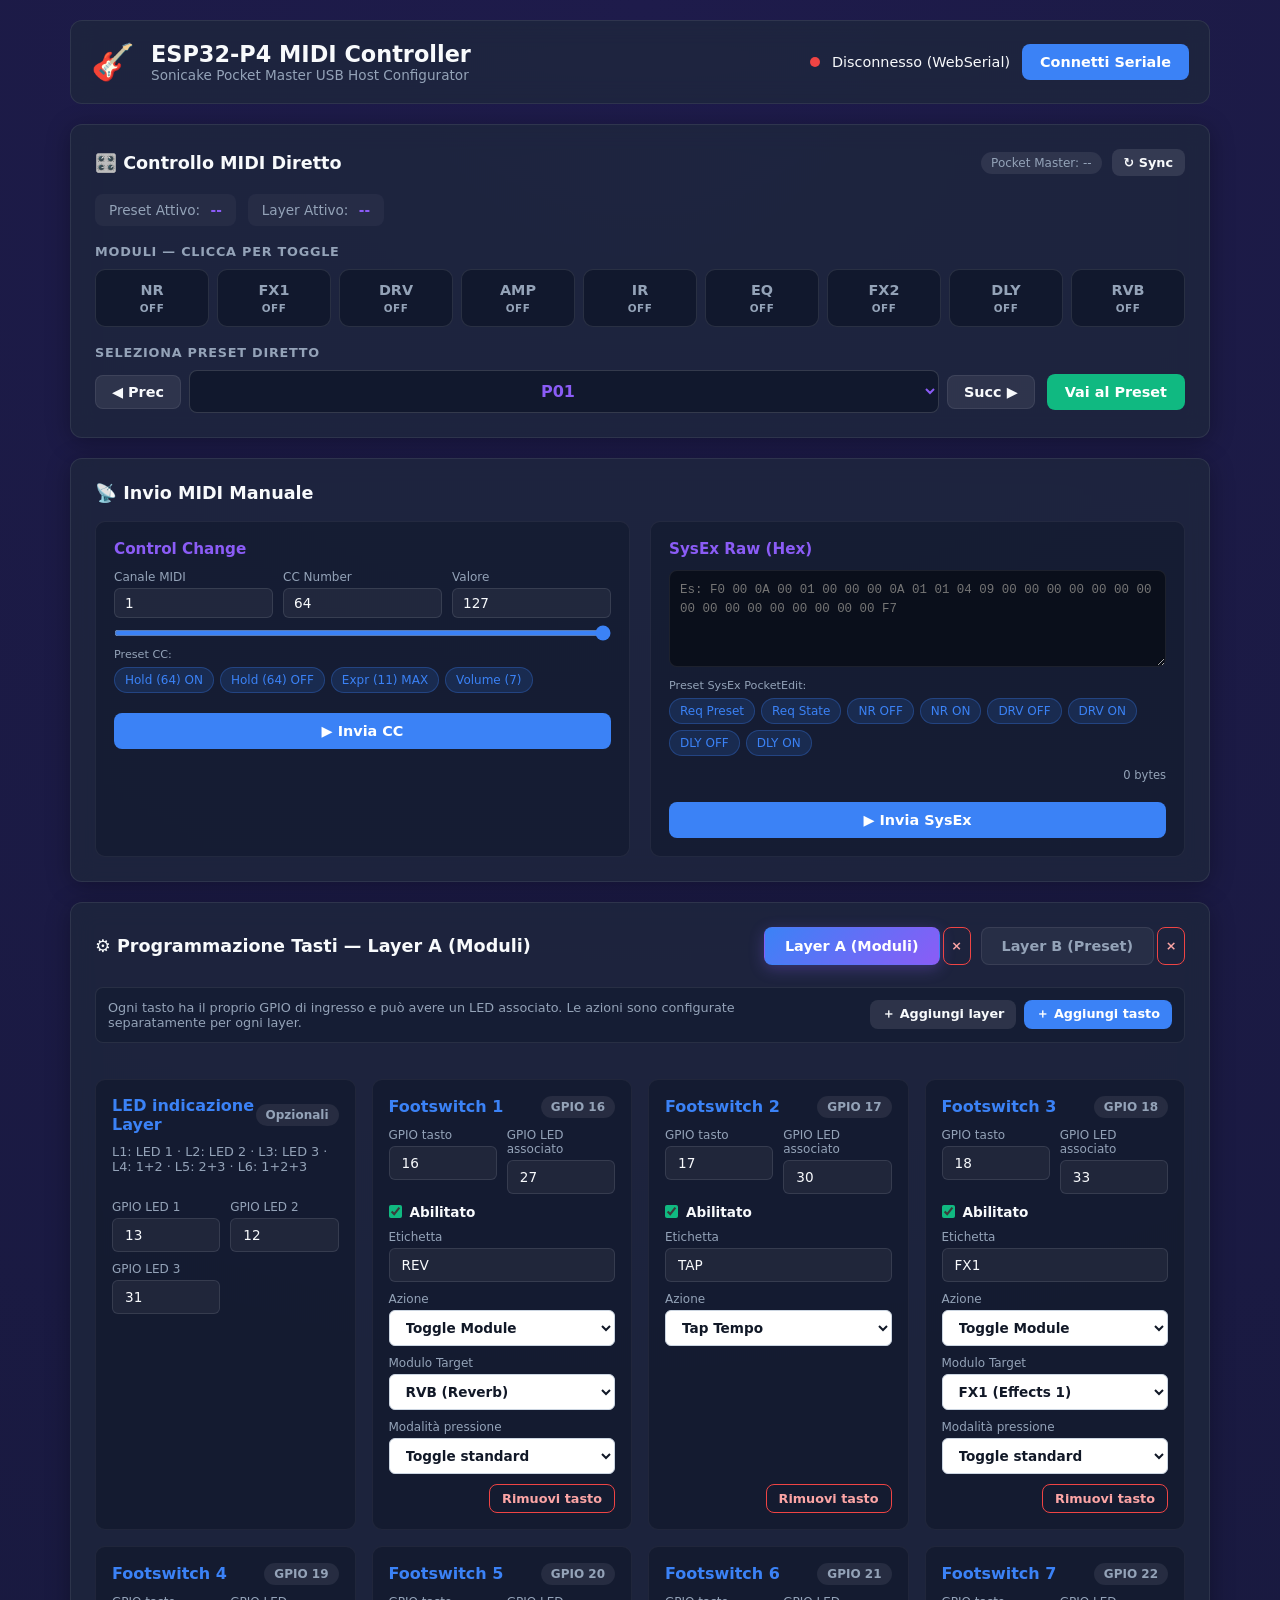
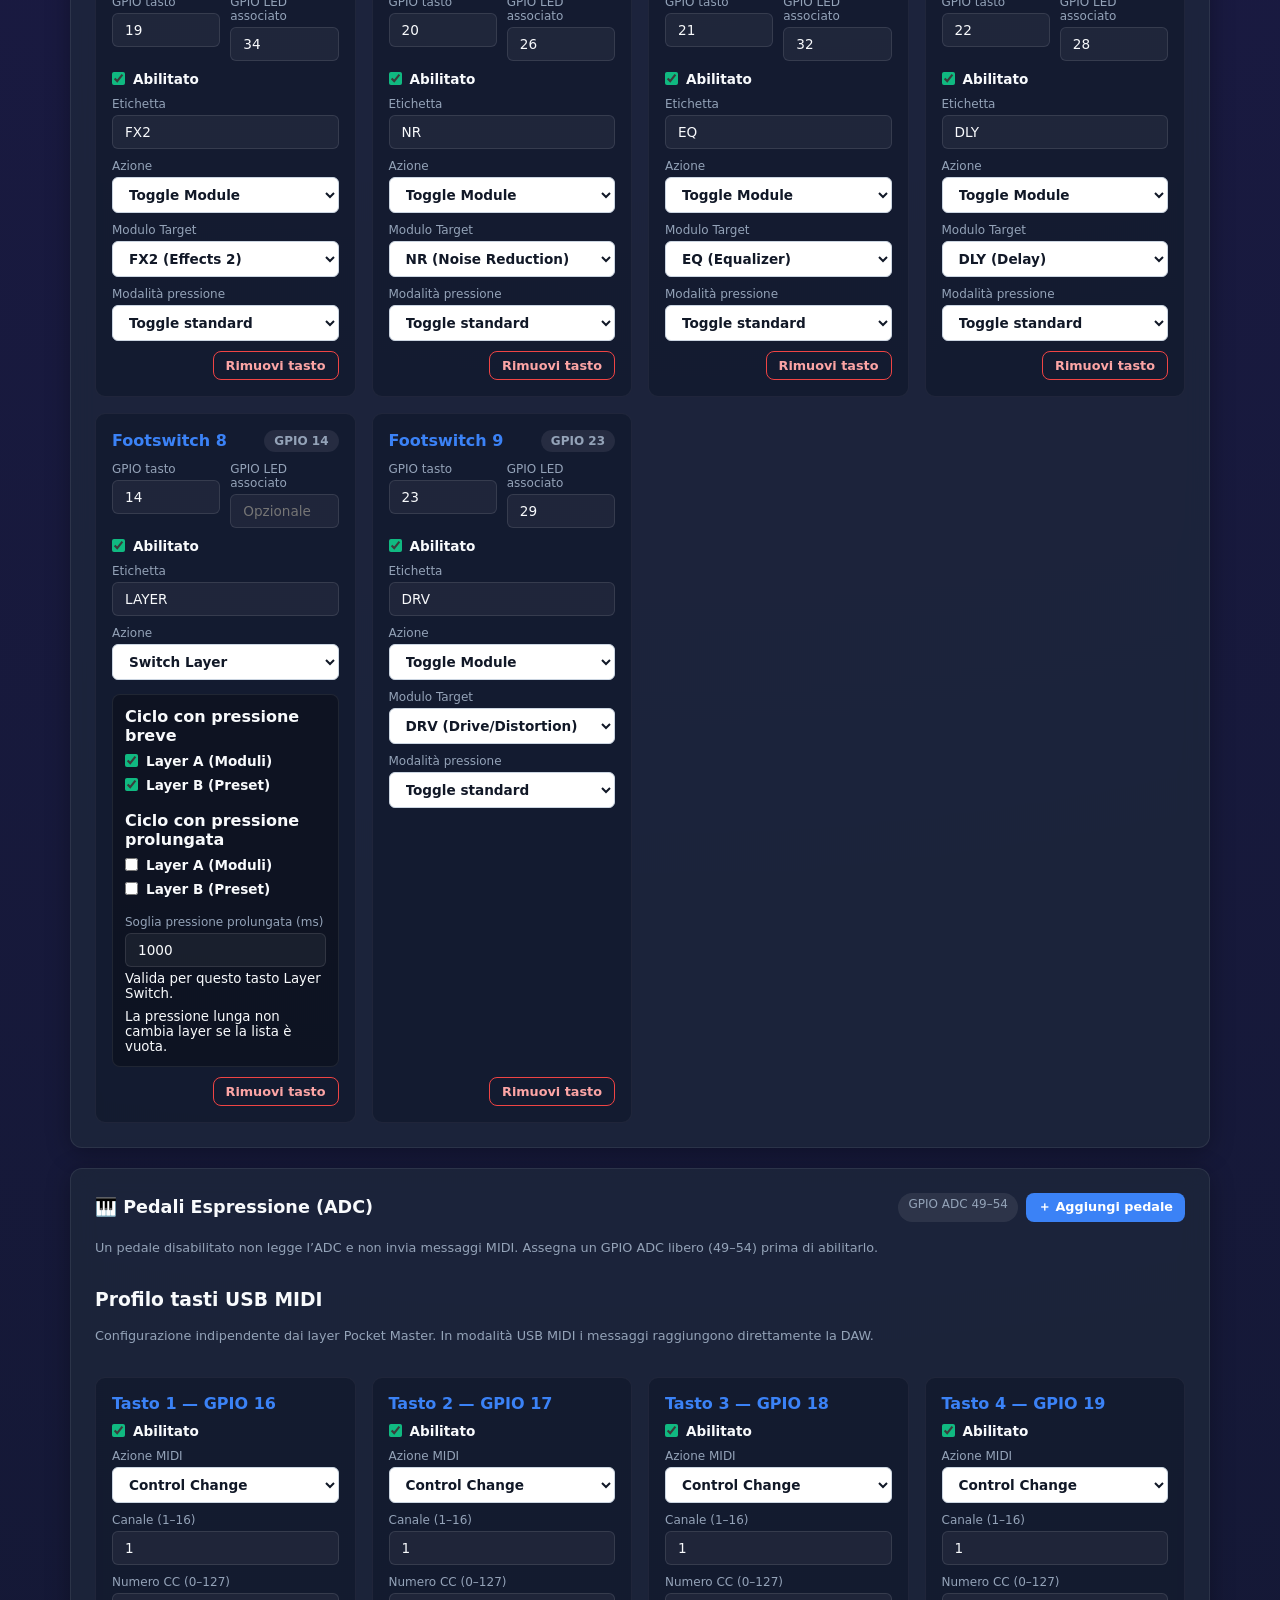
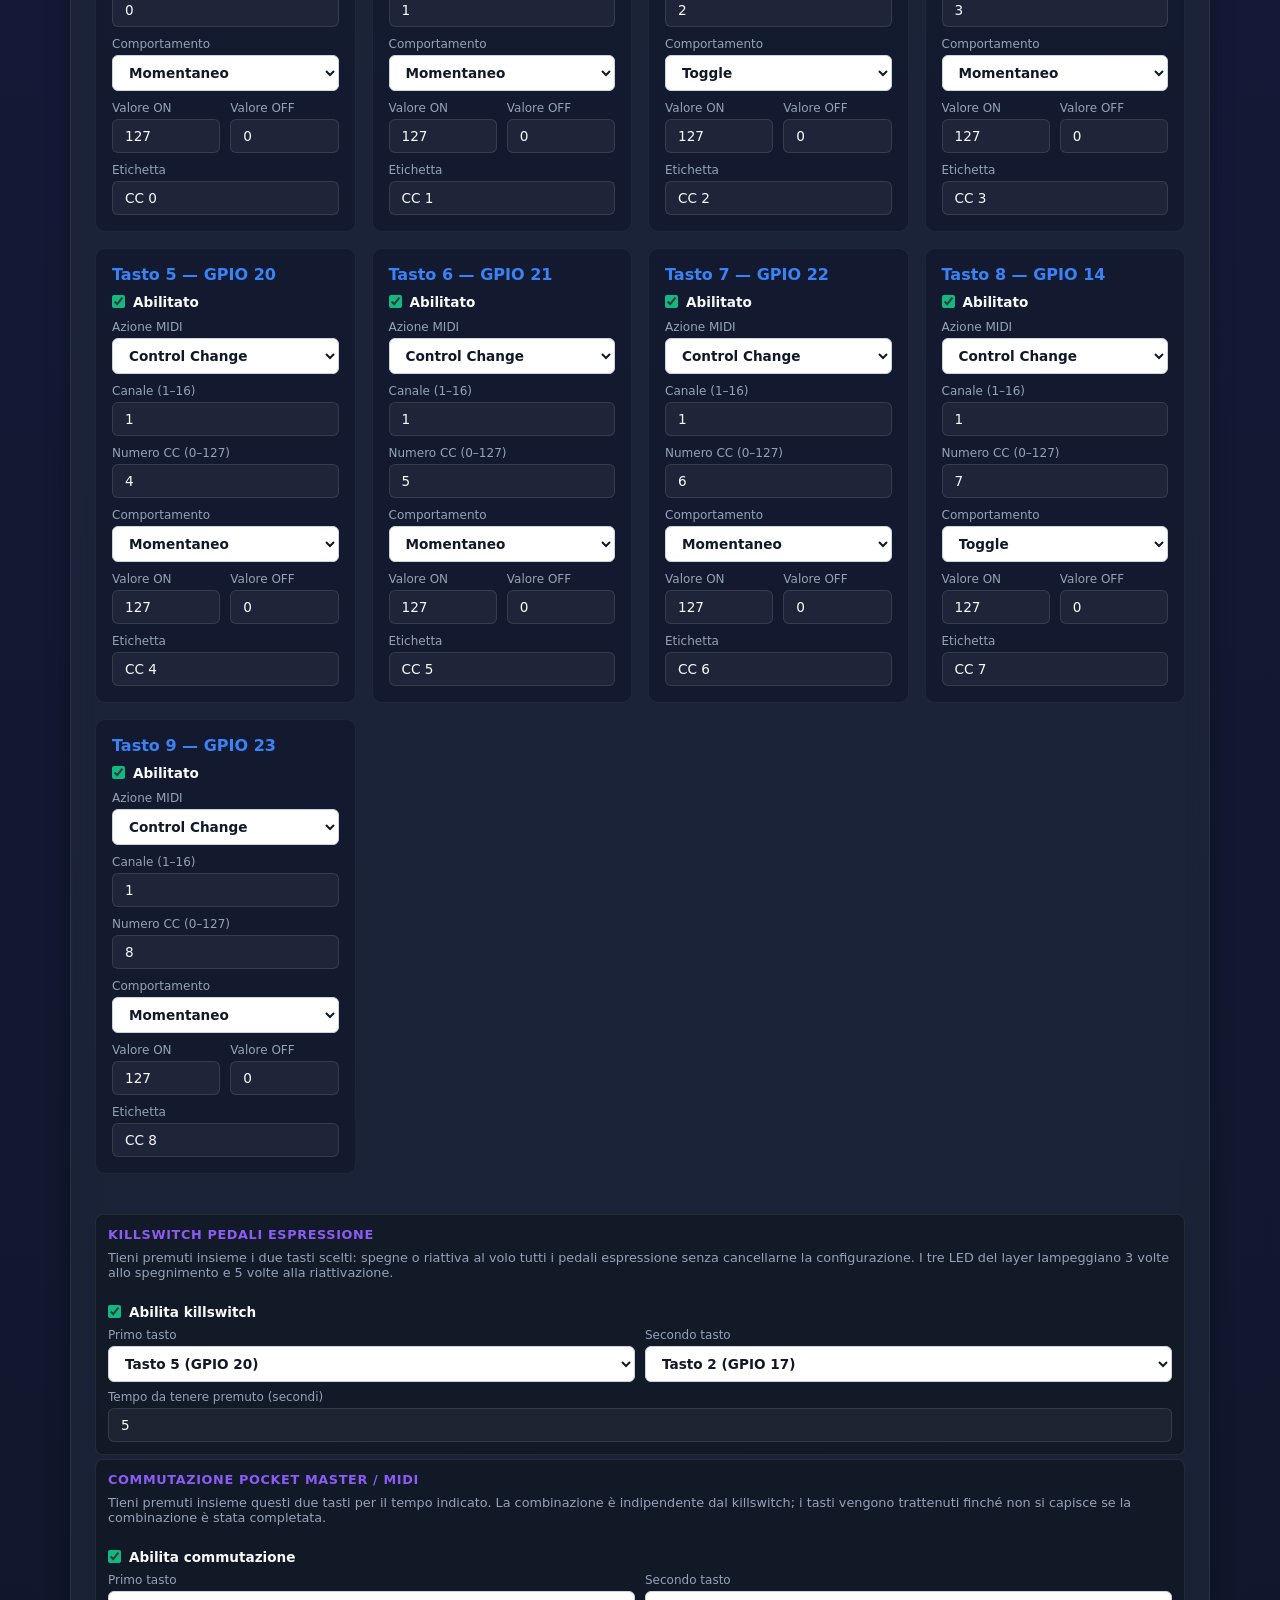
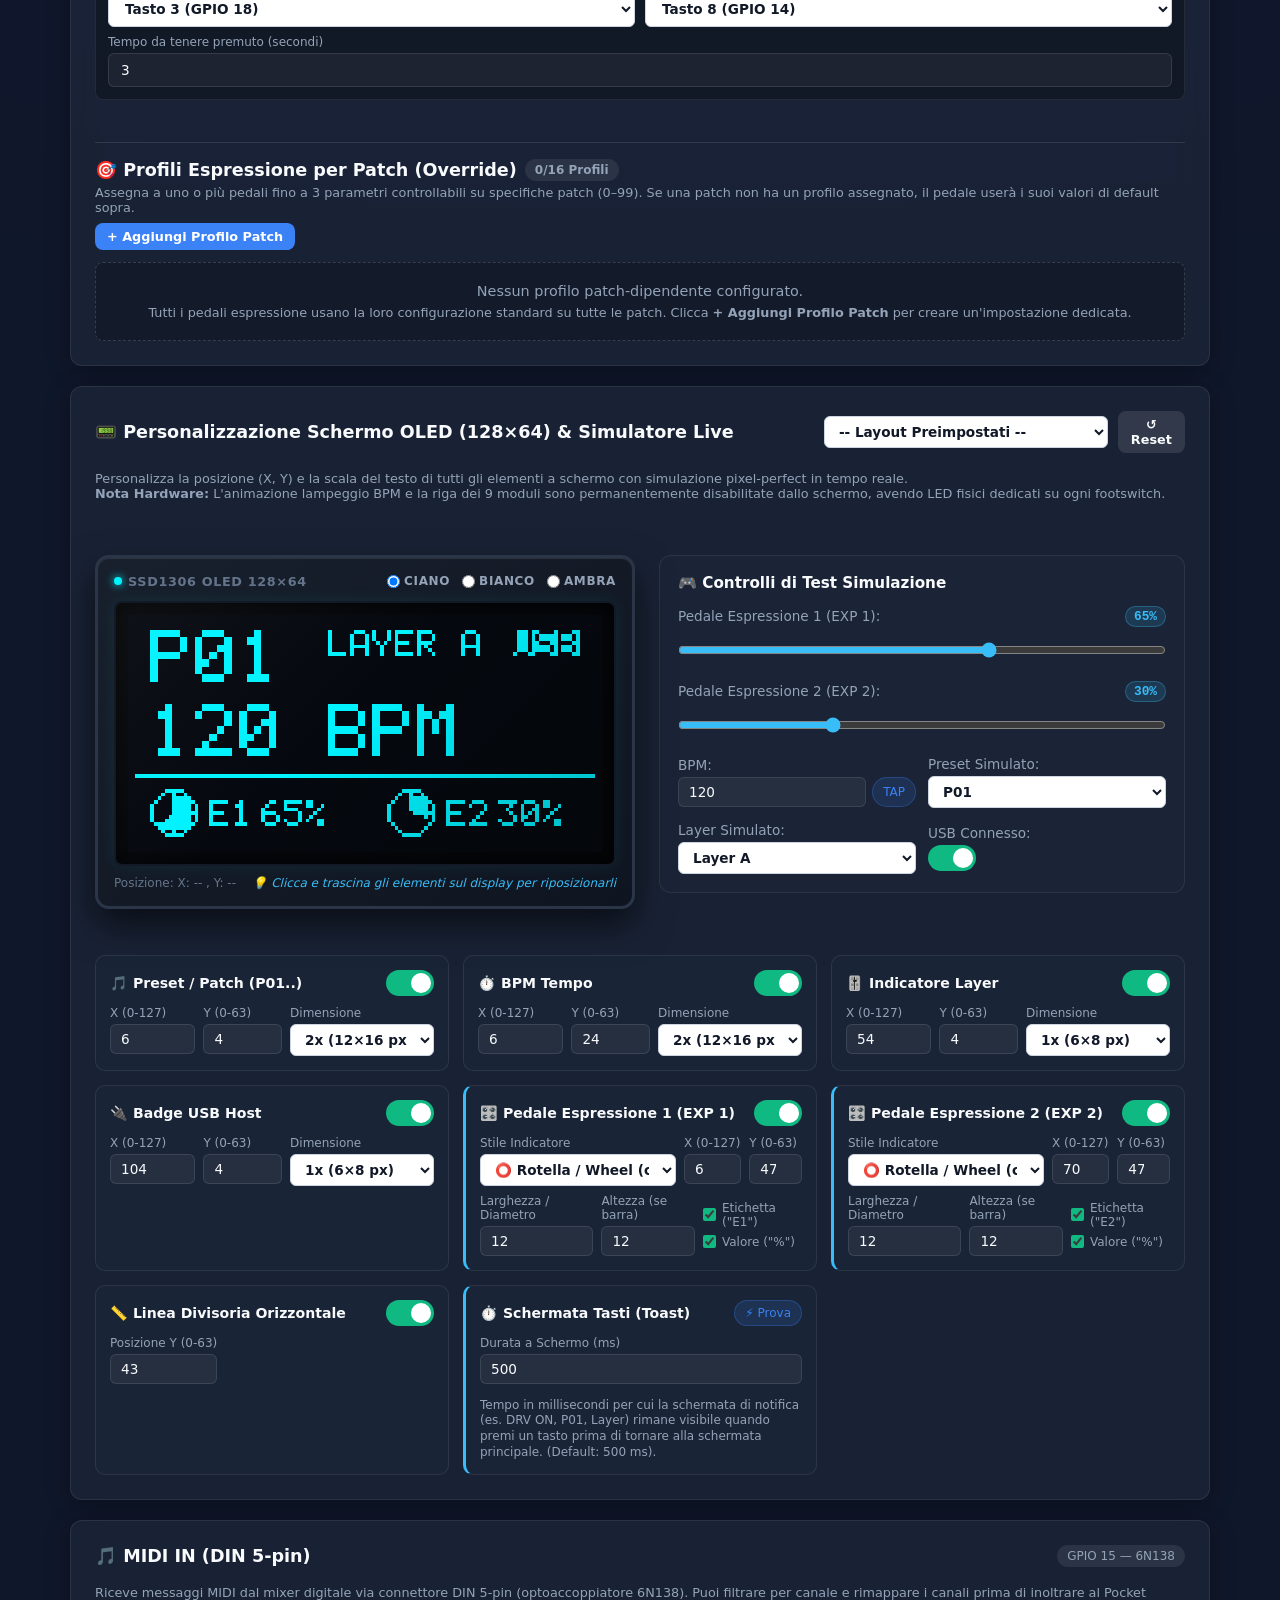
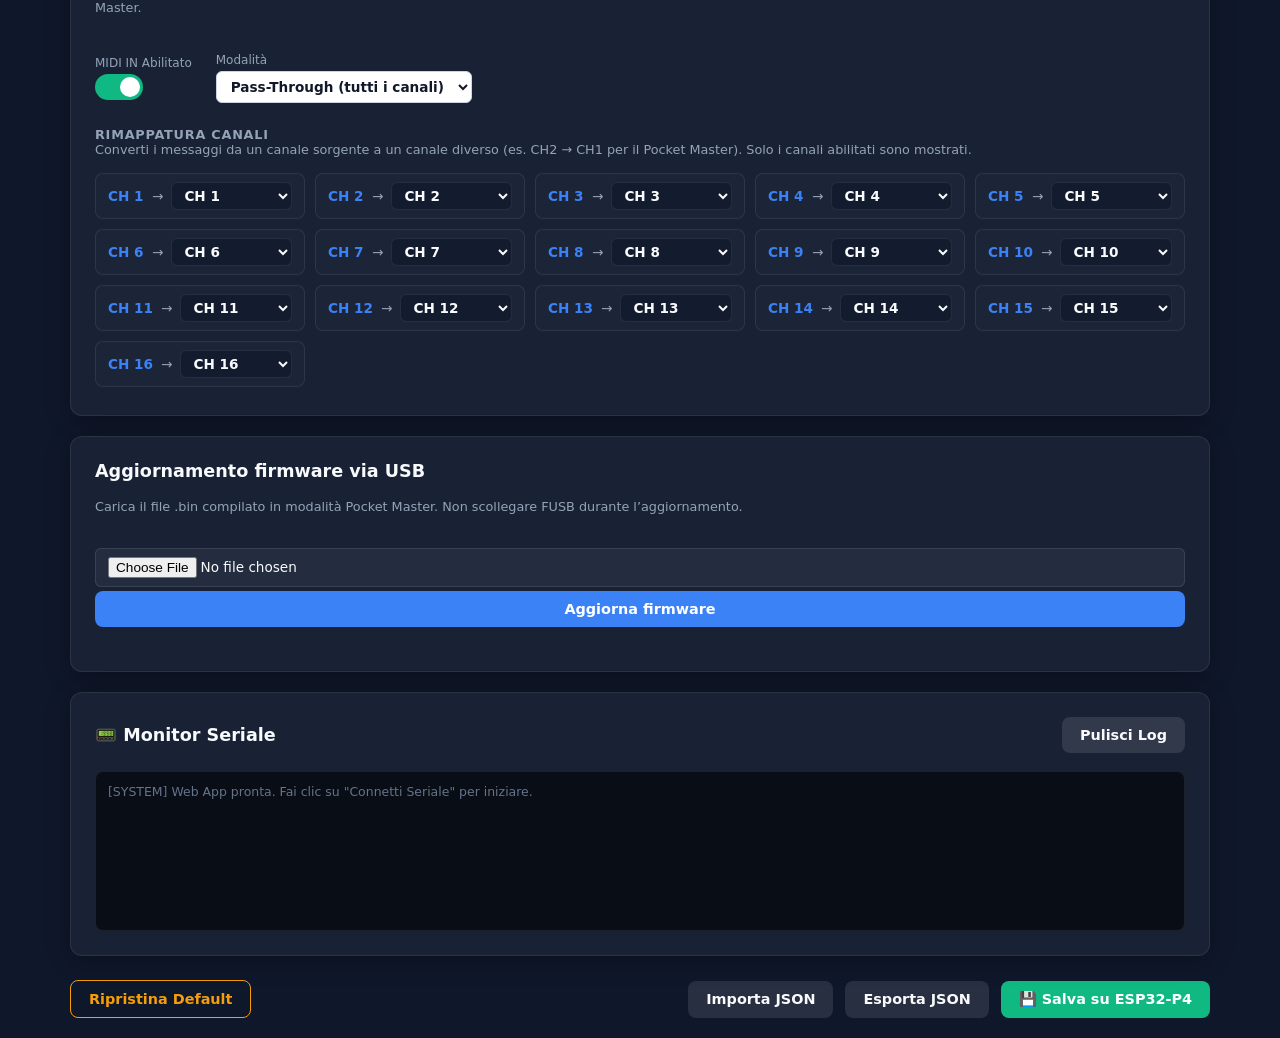
==== commit 5b6d7bcb: "Add files via upload" ====
--- a/web-app/index.html
+++ b/web-app/index.html
@@ -5,8 +5,978 @@
     <meta name="viewport" content="width=device-width, initial-scale=1.0">
     <title>🎸 ESP32-P4 Pedalboard Configurator</title>
     <meta name="description" content="Configuratore e controllo MIDI diretto per ESP32-P4 con Sonicake Pocket Master via USB Host">
-    <link rel="stylesheet" href="style.css">
-    <link href="https://fonts.googleapis.com/css2?family=Inter:wght@300;400;500;600;700&display=swap" rel="stylesheet">
+    <style>
+:root {
+    --bg-dark: #0f172a;
+    --card-bg: rgba(30, 41, 59, 0.7);
+    --card-border: rgba(255, 255, 255, 0.08);
+    --primary: #3b82f6;
+    --primary-hover: #2563eb;
+    --accent: #8b5cf6;
+    --success: #10b981;
+    --warning: #f59e0b;
+    --danger: #ef4444;
+    --text-main: #f8fafc;
+    --text-muted: #94a3b8;
+    --radius: 12px;
+}
+
+* {
+    box-sizing: border-box;
+    margin: 0;
+    padding: 0;
+    font-family: 'Inter', system-ui, -apple-system, sans-serif;
+}
+
+body {
+    background-color: var(--bg-dark);
+    background-image: radial-gradient(circle at 50% 0%, #1e1b4b 0%, var(--bg-dark) 70%);
+    color: var(--text-main);
+    min-height: 100vh;
+    display: flex;
+    justify-content: center;
+    padding: 20px;
+}
+
+.app-container {
+    width: 100%;
+    max-width: 1140px;
+    display: flex;
+    flex-direction: column;
+    gap: 20px;
+}
+
+/* ═══ Header ══════════════════════════════════════════════════════ */
+.app-header {
+    display: flex;
+    justify-content: space-between;
+    align-items: center;
+    padding: 20px;
+    background: var(--card-bg);
+    backdrop-filter: blur(12px);
+    border: 1px solid var(--card-border);
+    border-radius: var(--radius);
+}
+
+.brand { display: flex; align-items: center; gap: 16px; }
+.brand .icon { font-size: 2.2rem; }
+.brand h1 { font-size: 1.4rem; font-weight: 700; }
+.subtitle { font-size: 0.85rem; color: var(--text-muted); }
+
+.connection-status { display: flex; align-items: center; gap: 12px; font-size: 0.9rem; }
+
+.status-dot { width: 10px; height: 10px; border-radius: 50%; }
+.status-dot.connected    { background-color: var(--success); box-shadow: 0 0 10px var(--success); animation: pulse 2s infinite; }
+.status-dot.disconnected { background-color: var(--danger); }
+
+@keyframes pulse {
+    0%, 100% { opacity: 1; }
+    50% { opacity: 0.5; }
+}
+
+/* ═══ Buttons ═════════════════════════════════════════════════════ */
+.btn {
+    padding: 10px 18px;
+    border-radius: 8px;
+    border: none;
+    font-weight: 600;
+    cursor: pointer;
+    transition: all 0.2s ease;
+    font-size: 0.9rem;
+}
+
+.primary-btn   { background-color: var(--primary); color: white; }
+.primary-btn:hover   { background-color: var(--primary-hover); transform: translateY(-1px); }
+
+.secondary-btn { background: rgba(255,255,255,0.1); color: var(--text-main); }
+.secondary-btn:hover { background: rgba(255,255,255,0.18); }
+
+.success-btn   { background-color: var(--success); color: white; }
+.success-btn:hover   { opacity: 0.9; transform: translateY(-1px); }
+
+.warning-btn   { background: transparent; border: 1px solid var(--warning); color: var(--warning); }
+.warning-btn:hover   { background: rgba(245,158,11,0.15); }
+
+.small-btn { padding: 6px 12px; font-size: 0.8rem; }
+
+.nav-btn {
+    background: rgba(255,255,255,0.08);
+    color: var(--text-main);
+    border: 1px solid var(--card-border);
+    padding: 8px 16px;
+}
+.nav-btn:hover { background: rgba(255,255,255,0.16); }
+
+.full-btn { width: 100%; margin-top: 8px; }
+
+.chip-btn {
+    padding: 5px 10px;
+    font-size: 0.75rem;
+    font-weight: 500;
+    background: rgba(59,130,246,0.15);
+    color: var(--primary);
+    border: 1px solid rgba(59,130,246,0.3);
+    border-radius: 20px;
+    cursor: pointer;
+    transition: all 0.15s;
+}
+.chip-btn:hover { background: rgba(59,130,246,0.3); }
+
+/* ═══ Main Content ════════════════════════════════════════════════ */
+.main-content { display: flex; flex-direction: column; gap: 20px; }
+
+/* ═══ Cards ═══════════════════════════════════════════════════════ */
+.card {
+    background: var(--card-bg);
+    backdrop-filter: blur(12px);
+    border: 1px solid var(--card-border);
+    border-radius: var(--radius);
+    padding: 24px;
+    display: flex;
+    flex-direction: column;
+    gap: 18px;
+}
+
+.shadow-card { box-shadow: 0 4px 24px rgba(0,0,0,0.3); }
+
+.card-header {
+    display: flex;
+    justify-content: space-between;
+    align-items: center;
+    flex-wrap: wrap;
+    gap: 10px;
+}
+
+.card-header h2 { font-size: 1.1rem; font-weight: 700; }
+
+.header-actions { display: flex; align-items: center; gap: 10px; }
+
+/* ═══ Badges ══════════════════════════════════════════════════════ */
+.badge {
+    padding: 4px 10px;
+    background: rgba(255,255,255,0.08);
+    border-radius: 20px;
+    font-size: 0.75rem;
+    color: var(--text-muted);
+    white-space: nowrap;
+}
+.badge-green { background: rgba(16,185,129,0.2); color: var(--success); border: 1px solid rgba(16,185,129,0.3); }
+.badge-red   { background: rgba(239,68,68,0.2);  color: var(--danger);  border: 1px solid rgba(239,68,68,0.3);  }
+
+/* ═══ Device Info Bar ═════════════════════════════════════════════ */
+.device-info-bar { display: flex; gap: 12px; flex-wrap: wrap; }
+.info-pill {
+    padding: 8px 14px;
+    background: rgba(255,255,255,0.04);
+    border-radius: 8px;
+    font-size: 0.85rem;
+}
+.info-pill .label { color: var(--text-muted); margin-right: 6px; }
+.info-pill .value { font-weight: 600; color: var(--accent); }
+
+/* ═══ Module Grid ══════════════════════════════════════════════════ */
+.modules-section { display: flex; flex-direction: column; gap: 10px; }
+
+.section-label {
+    font-size: 0.8rem;
+    font-weight: 600;
+    color: var(--text-muted);
+    text-transform: uppercase;
+    letter-spacing: 0.06em;
+}
+
+.modules-grid {
+    display: grid;
+    grid-template-columns: repeat(9, 1fr);
+    gap: 8px;
+}
+
+@media (max-width: 800px) {
+    .modules-grid { grid-template-columns: repeat(3, 1fr); }
+}
+
+.module-btn {
+    display: flex;
+    flex-direction: column;
+    align-items: center;
+    gap: 4px;
+    padding: 12px 6px;
+    border: 1px solid rgba(255,255,255,0.1);
+    border-radius: 10px;
+    background: rgba(15,23,42,0.8);
+    color: var(--text-muted);
+    cursor: pointer;
+    transition: all 0.2s ease;
+    font-family: inherit;
+}
+
+.module-btn:hover {
+    border-color: var(--primary);
+    color: var(--text-main);
+    transform: translateY(-2px);
+    box-shadow: 0 4px 12px rgba(59,130,246,0.2);
+}
+
+.module-btn.active {
+    background: linear-gradient(135deg, rgba(16,185,129,0.25), rgba(5,150,105,0.15));
+    border-color: var(--success);
+    color: var(--success);
+    box-shadow: 0 0 12px rgba(16,185,129,0.3);
+}
+
+.mod-name {
+    font-size: 0.9rem;
+    font-weight: 700;
+}
+.mod-state {
+    font-size: 0.65rem;
+    font-weight: 600;
+    letter-spacing: 0.05em;
+}
+
+/* ═══ Preset Section ══════════════════════════════════════════════ */
+.preset-section { display: flex; flex-direction: column; gap: 10px; }
+
+.preset-row {
+    display: flex;
+    align-items: center;
+    gap: 12px;
+    flex-wrap: wrap;
+}
+
+.preset-nav-btns {
+    display: flex;
+    align-items: center;
+    gap: 8px;
+    flex: 1;
+}
+
+.preset-select {
+    flex: 1;
+    padding: 10px;
+    font-size: 1rem;
+    font-weight: 600;
+    text-align: center;
+    cursor: pointer;
+    background: rgba(15,23,42,0.8);
+    border: 1px solid rgba(255,255,255,0.15);
+    border-radius: 8px;
+    color: var(--accent);
+}
+
+/* ═══ MIDI Manual Panel ═══════════════════════════════════════════ */
+.midi-manual-grid {
+    display: grid;
+    grid-template-columns: 1fr 1fr;
+    gap: 20px;
+}
+
+@media (max-width: 720px) {
+    .midi-manual-grid { grid-template-columns: 1fr; }
+}
+
+.midi-panel {
+    background: rgba(15,23,42,0.5);
+    border: 1px solid rgba(255,255,255,0.06);
+    border-radius: 10px;
+    padding: 18px;
+    display: flex;
+    flex-direction: column;
+    gap: 12px;
+}
+
+.panel-title {
+    font-size: 0.95rem;
+    font-weight: 700;
+    color: var(--accent);
+}
+
+.form-row {
+    display: grid;
+    grid-template-columns: repeat(3, 1fr);
+    gap: 10px;
+}
+
+.form-group { display: flex; flex-direction: column; gap: 4px; }
+.form-group label { font-size: 0.75rem; color: var(--text-muted); }
+
+input, select {
+    width: 100%;
+    padding: 8px 12px;
+    background: rgba(255,255,255,0.05);
+    border: 1px solid rgba(255,255,255,0.1);
+    border-radius: 6px;
+    color: var(--text-main);
+    font-size: 0.85rem;
+    outline: none;
+    transition: border-color 0.15s;
+}
+/* Native dropdown menus are often rendered on a white surface: use an
+   explicitly high-contrast palette for both their closed and open states. */
+select {
+    background: #ffffff;
+    border-color: #cbd5e1;
+    color: #111827;
+    font-weight: 600;
+}
+select option {
+    background: #ffffff;
+    color: #111827;
+}
+input:focus, select:focus { border-color: var(--primary); box-shadow: 0 0 0 2px rgba(59,130,246,0.25); }
+input[type="checkbox"] { width: auto; padding: 0; accent-color: var(--success); }
+.input-compact { padding: 6px 10px; }
+
+/* CC Slider */
+.cc-slider {
+    width: 100%;
+    height: 6px;
+    accent-color: var(--primary);
+    cursor: pointer;
+    border: none;
+    background: transparent;
+    padding: 0;
+}
+
+/* CC & SysEx Preset Chips */
+.cc-presets, .sysex-presets {
+    display: flex;
+    flex-wrap: wrap;
+    align-items: center;
+    gap: 6px;
+}
+.cc-preset-label { font-size: 0.7rem; color: var(--text-muted); width: 100%; }
+
+/* SysEx Textarea */
+.sysex-textarea {
+    width: 100%;
+    padding: 10px;
+    background: rgba(9,13,22,0.8);
+    border: 1px solid rgba(255,255,255,0.08);
+    border-radius: 8px;
+    color: #4ade80;
+    font-family: 'Courier New', monospace;
+    font-size: 0.78rem;
+    resize: vertical;
+    outline: none;
+    line-height: 1.5;
+    transition: border-color 0.15s;
+}
+.sysex-textarea:focus { border-color: var(--success); }
+
+.sysex-byte-count {
+    font-size: 0.72rem;
+    color: var(--text-muted);
+    text-align: right;
+}
+
+/* ═══ Layer Tabs ══════════════════════════════════════════════════ */
+.layer-tabs { display: flex; gap: 10px; flex-wrap: wrap; }
+.layer-tab-item { display: inline-flex; align-items: stretch; gap: 3px; }
+.layer-delete-btn { min-width: 28px; padding: 2px 7px; }
+
+.tab-btn {
+    padding: 10px 20px;
+    background: rgba(255,255,255,0.05);
+    border: 1px solid var(--card-border);
+    border-radius: 8px;
+    color: var(--text-muted);
+    font-size: 0.9rem;
+    font-weight: 600;
+    cursor: pointer;
+    transition: all 0.2s;
+}
+.tab-btn.active {
+    background: linear-gradient(135deg, var(--primary), var(--accent));
+    color: white;
+    border-color: transparent;
+    box-shadow: 0 4px 15px rgba(139,92,246,0.3);
+}
+
+.programming-toolbar {
+    display: flex;
+    justify-content: space-between;
+    align-items: center;
+    gap: 14px;
+    flex-wrap: wrap;
+    margin: 4px 0 18px;
+    padding: 12px;
+    background: rgba(15,23,42,0.45);
+    border: 1px solid rgba(255,255,255,0.08);
+    border-radius: 8px;
+}
+.programming-toolbar p { color: var(--text-muted); font-size: 0.8rem; max-width: 640px; }
+.programming-actions { display: flex; gap: 8px; flex-wrap: wrap; }
+.danger-btn { background: transparent; border: 1px solid var(--danger); color: #fca5a5; }
+.danger-btn:hover { background: rgba(239,68,68,0.15); }
+.pin-row { display: grid; grid-template-columns: 1fr 1fr; gap: 10px; }
+.card-actions { display: flex; justify-content: flex-end; margin-top: auto; }
+
+/* ═══ Button Config Cards ═════════════════════════════════════════ */
+.buttons-grid {
+    display: grid;
+    grid-template-columns: repeat(auto-fit, minmax(220px, 1fr));
+    gap: 16px;
+}
+
+.btn-config-card {
+    background: rgba(15,23,42,0.6);
+    border: 1px solid rgba(255,255,255,0.05);
+    border-radius: 10px;
+    padding: 16px;
+    display: flex;
+    flex-direction: column;
+    gap: 10px;
+    transition: border-color 0.2s;
+}
+.btn-config-card:hover { border-color: rgba(255,255,255,0.12); }
+
+.btn-card-header {
+    display: flex;
+    justify-content: space-between;
+    align-items: center;
+    font-weight: 700;
+    color: var(--primary);
+}
+
+/* ═══ Expression Pedal Grid ═══════════════════════════════════════ */
+.expr-grid {
+    display: grid;
+    grid-template-columns: repeat(auto-fit, minmax(320px, 1fr));
+    gap: 16px;
+}
+.section-note { color: var(--text-muted); font-size: 0.8rem; margin: 0 0 16px; }
+.toggle-row { display: flex; align-items: center; gap: 8px; color: var(--text-main); font-size: 0.85rem; font-weight: 600; }
+
+.expr-subpanel {
+    background: rgba(0, 0, 0, 0.28);
+    border: 1px solid rgba(255, 255, 255, 0.08);
+    border-radius: 8px;
+    padding: 12px;
+    display: flex;
+    flex-direction: column;
+    gap: 8px;
+    margin-top: 4px;
+}
+.expr-subpanel-title {
+    font-size: 0.8rem;
+    font-weight: 700;
+    color: var(--accent);
+    text-transform: uppercase;
+    letter-spacing: 0.05em;
+    display: flex;
+    justify-content: space-between;
+    align-items: center;
+}
+.expr-range-row {
+    display: grid;
+    grid-template-columns: 1fr 1fr;
+    gap: 8px;
+}
+.expr-hint {
+    font-size: 0.72rem;
+    color: var(--text-muted);
+    line-height: 1.35;
+}
+
+/* ═══ Console Box ════════════════════════════════════════════════ */
+.console-box {
+    background: #090d16;
+    border: 1px solid rgba(255,255,255,0.08);
+    border-radius: 8px;
+    padding: 12px;
+    height: 160px;
+    overflow-y: auto;
+    font-family: 'Courier New', monospace;
+    font-size: 0.78rem;
+    display: flex;
+    flex-direction: column;
+    gap: 3px;
+}
+
+.log-entry.system { color: #64748b; }
+.log-entry.tx     { color: #38bdf8; }
+.log-entry.rx     { color: #4ade80; }
+.log-entry.error  { color: #f87171; }
+
+/* ═══ Actions Bar ════════════════════════════════════════════════ */
+.actions-bar {
+    display: flex;
+    justify-content: space-between;
+    align-items: center;
+    flex-wrap: wrap;
+    gap: 10px;
+    padding-top: 4px;
+}
+.right-actions { display: flex; gap: 12px; flex-wrap: wrap; }
+
+/* ═══ MIDI IN Section ════════════════════════════════════════════ */
+.midi-in-controls {
+    display: flex;
+    flex-direction: column;
+    gap: 16px;
+    padding: 4px 0;
+}
+
+.midi-in-row {
+    display: flex;
+    gap: 24px;
+    align-items: center;
+    flex-wrap: wrap;
+}
+
+/* Toggle switch */
+.toggle-switch {
+    position: relative;
+    display: inline-block;
+    width: 48px;
+    height: 26px;
+    cursor: pointer;
+}
+.toggle-switch input { display: none; }
+.toggle-slider {
+    position: absolute;
+    inset: 0;
+    background: #475569;
+    border-radius: 26px;
+    transition: background 0.25s;
+}
+.toggle-slider::after {
+    content: '';
+    position: absolute;
+    width: 20px;
+    height: 20px;
+    border-radius: 50%;
+    background: white;
+    top: 3px;
+    left: 3px;
+    transition: transform 0.25s;
+}
+.toggle-switch input:checked + .toggle-slider {
+    background: var(--success);
+}
+.toggle-switch input:checked + .toggle-slider::after {
+    transform: translateX(22px);
+}
+
+/* Channel grid */
+.channel-grid {
+    display: grid;
+    grid-template-columns: repeat(8, 1fr);
+    gap: 8px;
+}
+@media (max-width: 700px) {
+    .channel-grid { grid-template-columns: repeat(4, 1fr); }
+}
+
+.channel-chip {
+    display: flex;
+    align-items: center;
+    justify-content: center;
+    gap: 6px;
+    padding: 8px 4px;
+    border: 1px solid var(--card-border);
+    border-radius: 8px;
+    background: rgba(30, 41, 59, 0.5);
+    cursor: pointer;
+    transition: all 0.2s;
+    user-select: none;
+    font-size: 0.85rem;
+    color: var(--text-muted);
+}
+.channel-chip:hover {
+    border-color: var(--primary);
+    background: rgba(59, 130, 246, 0.1);
+}
+.channel-chip.active {
+    border-color: var(--primary);
+    background: rgba(59, 130, 246, 0.2);
+    color: var(--text-main);
+    font-weight: 600;
+}
+.channel-chip input[type="checkbox"] {
+    accent-color: var(--primary);
+    width: 16px;
+    height: 16px;
+}
+
+/* Remap grid */
+.remap-grid {
+    display: grid;
+    grid-template-columns: repeat(auto-fill, minmax(200px, 1fr));
+    gap: 10px;
+}
+
+.remap-card {
+    display: flex;
+    align-items: center;
+    gap: 8px;
+    padding: 8px 12px;
+    border: 1px solid var(--card-border);
+    border-radius: 8px;
+    background: rgba(30, 41, 59, 0.5);
+    font-size: 0.85rem;
+}
+.remap-card .remap-label {
+    font-weight: 600;
+    color: var(--primary);
+    min-width: 36px;
+}
+.remap-card .remap-arrow {
+    color: var(--text-muted);
+}
+.remap-card select {
+    flex: 1;
+    background: rgba(15, 23, 42, 0.6);
+    border: 1px solid var(--card-border);
+    border-radius: 6px;
+    color: var(--text-main);
+    padding: 4px 8px;
+    font-size: 0.85rem;
+}
+
+.midi-in-filter-section,
+.midi-in-remap-section {
+    padding-top: 8px;
+}
+
+/* ═══════════════════════════════════════════════════════════════════
+   OLED Display Customization & Live Simulator Styles
+   ═══════════════════════════════════════════════════════════════════ */
+.oled-config-section {
+    position: relative;
+    overflow: hidden;
+}
+
+.oled-simulator-container {
+    display: grid;
+    grid-template-columns: minmax(320px, 540px) 1fr;
+    gap: 24px;
+    align-items: start;
+    margin: 20px 0 28px 0;
+}
+
+@media (max-width: 980px) {
+    .oled-simulator-container {
+        grid-template-columns: 1fr;
+    }
+}
+
+/* Realistic OLED module bezel */
+.oled-screen-frame {
+    background: linear-gradient(145deg, #18202d, #0f1520);
+    border: 3px solid #2a3547;
+    border-radius: 14px;
+    padding: 16px;
+    box-shadow: 0 16px 36px rgba(0, 0, 0, 0.6), inset 0 1px 1px rgba(255, 255, 255, 0.1);
+    position: relative;
+    user-select: none;
+}
+
+.oled-bezel-header {
+    display: flex;
+    justify-content: space-between;
+    align-items: center;
+    margin-bottom: 12px;
+    font-size: 0.8rem;
+    font-weight: 600;
+    letter-spacing: 0.05em;
+    color: #64748b;
+    text-transform: uppercase;
+}
+
+.oled-bezel-title {
+    display: flex;
+    align-items: center;
+    gap: 6px;
+}
+
+.oled-bezel-title::before {
+    content: '';
+    display: inline-block;
+    width: 8px;
+    height: 8px;
+    border-radius: 50%;
+    background: #00f3ff;
+    box-shadow: 0 0 8px #00f3ff;
+}
+
+.oled-theme-picker {
+    display: flex;
+    gap: 12px;
+    font-size: 0.75rem;
+    color: #94a3b8;
+}
+
+.oled-theme-picker label {
+    display: flex;
+    align-items: center;
+    gap: 4px;
+    cursor: pointer;
+}
+
+.oled-canvas-wrapper {
+    background: #05080c;
+    border: 2px solid #131a26;
+    border-radius: 8px;
+    padding: 12px;
+    box-shadow: inset 0 0 24px rgba(0, 0, 0, 0.95), 0 0 16px rgba(0, 243, 255, 0.08);
+    display: flex;
+    justify-content: center;
+    align-items: center;
+    cursor: crosshair;
+    position: relative;
+    overflow: hidden;
+}
+
+/* OLED subtle glass scanline reflection */
+.oled-canvas-wrapper::before {
+    content: '';
+    position: absolute;
+    inset: 0;
+    pointer-events: none;
+    background: linear-gradient(135deg, rgba(255, 255, 255, 0.04) 0%, transparent 45%, rgba(0, 0, 0, 0.25) 100%);
+    z-index: 2;
+}
+
+#oledCanvas {
+    width: 100%;
+    max-width: 512px;
+    aspect-ratio: 128 / 64;
+    height: auto;
+    display: block;
+    image-rendering: -moz-crisp-edges;
+    image-rendering: -webkit-crisp-edges;
+    image-rendering: pixelated;
+    image-rendering: crisp-edges;
+}
+
+.oled-screen-footer {
+    display: flex;
+    justify-content: space-between;
+    align-items: center;
+    margin-top: 10px;
+    font-size: 0.75rem;
+    color: #64748b;
+    flex-wrap: wrap;
+    gap: 8px;
+}
+
+.oled-drag-hint {
+    color: #38bdf8;
+    font-style: italic;
+}
+
+/* Live Test Controls */
+.oled-test-controls {
+    background: rgba(30, 41, 59, 0.4);
+    border: 1px solid var(--card-border);
+    border-radius: 12px;
+    padding: 18px;
+    display: flex;
+    flex-direction: column;
+    gap: 14px;
+}
+
+.test-controls-title {
+    font-size: 0.95rem;
+    font-weight: 600;
+    color: var(--text-main);
+    display: flex;
+    align-items: center;
+    gap: 8px;
+    margin: 0;
+}
+
+.test-control-group {
+    display: flex;
+    flex-direction: column;
+    gap: 6px;
+}
+
+.test-control-header {
+    display: flex;
+    justify-content: space-between;
+    align-items: center;
+    font-size: 0.85rem;
+    color: var(--text-muted);
+}
+
+.test-val-badge {
+    background: rgba(56, 189, 248, 0.15);
+    color: #38bdf8;
+    border: 1px solid rgba(56, 189, 248, 0.3);
+    padding: 2px 8px;
+    border-radius: 12px;
+    font-weight: 600;
+    font-size: 0.8rem;
+    font-family: monospace;
+}
+
+.range-slider {
+    width: 100%;
+    accent-color: #38bdf8;
+    cursor: pointer;
+}
+
+.test-control-row {
+    display: grid;
+    grid-template-columns: 1fr 1fr;
+    gap: 12px;
+    align-items: center;
+}
+
+.test-control-col {
+    display: flex;
+    flex-direction: column;
+    gap: 4px;
+    font-size: 0.85rem;
+    color: var(--text-muted);
+}
+
+.test-bpm-input-row {
+    display: flex;
+    gap: 6px;
+}
+
+/* Grid of Element Configuration Cards */
+.oled-elements-grid {
+    display: grid;
+    grid-template-columns: repeat(auto-fill, minmax(280px, 1fr));
+    gap: 14px;
+}
+
+.oled-elem-card {
+    background: rgba(30, 41, 59, 0.45);
+    border: 1px solid var(--card-border);
+    border-radius: 10px;
+    padding: 14px;
+    display: flex;
+    flex-direction: column;
+    gap: 10px;
+    transition: all 0.2s;
+}
+
+.oled-elem-card:hover {
+    border-color: rgba(56, 189, 248, 0.4);
+    background: rgba(30, 41, 59, 0.65);
+}
+
+.oled-elem-card.selected {
+    border-color: #38bdf8;
+    box-shadow: 0 0 12px rgba(56, 189, 248, 0.25);
+    background: rgba(56, 189, 248, 0.08);
+}
+
+.oled-elem-card.highlight-card {
+    border-left: 3px solid #38bdf8;
+}
+
+.elem-card-header {
+    display: flex;
+    justify-content: space-between;
+    align-items: center;
+}
+
+.elem-title {
+    font-size: 0.88rem;
+    font-weight: 600;
+    color: var(--text-main);
+}
+
+.elem-card-body {
+    display: flex;
+    flex-direction: column;
+    gap: 8px;
+}
+
+.compact-row {
+    display: flex;
+    gap: 8px;
+}
+
+.checkbox-group-compact {
+    display: flex;
+    flex-direction: column;
+    gap: 6px;
+    justify-content: center;
+    font-size: 0.8rem;
+    color: var(--text-muted);
+}
+
+.checkbox-group-compact label {
+    display: flex;
+    align-items: center;
+    gap: 6px;
+    cursor: pointer;
+}
+
+/* ══════════════════════════════════════════════════════
+   Scene Jump & Expression Patch Profiles Styling
+══════════════════════════════════════════════════════ */
+.scene-map-row {
+    display: flex;
+    gap: 6px;
+    align-items: center;
+    margin-bottom: 6px;
+    background: rgba(0, 0, 0, 0.25);
+    border: 1px solid rgba(255, 255, 255, 0.06);
+    padding: 6px;
+    border-radius: 6px;
+    transition: background 0.15s ease, border-color 0.15s ease;
+}
+
+.scene-map-row:hover {
+    background: rgba(0, 0, 0, 0.35);
+    border-color: rgba(56, 189, 248, 0.25);
+}
+
+.expr-patch-card {
+    background: #161b22;
+    border: 1px solid rgba(255, 255, 255, 0.08);
+    border-top: 3px solid var(--accent);
+    box-shadow: 0 4px 12px rgba(0, 0, 0, 0.3);
+}
+
+.patch-badge {
+    display: inline-flex;
+    align-items: center;
+    gap: 4px;
+    background: rgba(56, 189, 248, 0.12);
+    border: 1px solid rgba(56, 189, 248, 0.35);
+    color: #38bdf8;
+    border-radius: 4px;
+    padding: 2px 7px;
+    font-size: 0.75rem;
+    font-weight: 600;
+    transition: all 0.15s ease;
+}
+
+.patch-badge:hover {
+    background: rgba(56, 189, 248, 0.2);
+    border-color: rgba(56, 189, 248, 0.6);
+}
+
+
+.mode-banner {
+    margin: 12px 0;
+    padding: 12px 16px;
+    border: 1px solid #d29922;
+    border-radius: 8px;
+    color: #f0c674;
+    background: rgba(187, 128, 9, 0.16);
+}
+body.midi-mode .main-content {
+    pointer-events: none;
+    opacity: 0.48;
+}
+body.midi-mode .app-container > *:not(.app-header):not(.mode-banner) {
+    pointer-events: none;
+    opacity: 0.48;
+}
+
+</style>
+    
 </head>
 <body>
     <div class="app-container">
@@ -634,6 +1604,3083 @@
     </div>
 
     <input type="file" id="fileInput" accept=".json" style="display: none;">
-    <script src="app.js"></script>
+    <script>
+// ═══════════════════════════════════════════════════════════════════
+//  ESP32-P4 MIDI Controller Web App
+//  Pocket Master USB Host Configurator + Live MIDI Control
+// ═══════════════════════════════════════════════════════════════════
+
+// Module IDs & names (must match firmware MODULE_* enum order)
+const MODULE_NAMES = [
+    { id: 0, name: "NR",  full: "Noise Reduction" },
+    { id: 1, name: "FX1", full: "Effects 1" },
+    { id: 2, name: "DRV", full: "Drive/Distortion" },
+    { id: 3, name: "AMP", full: "Amplifier" },
+    { id: 4, name: "IR",  full: "Impulse Response" },
+    { id: 5, name: "EQ",  full: "Equalizer" },
+    { id: 6, name: "FX2", full: "Effects 2" },
+    { id: 7, name: "DLY", full: "Delay" },
+    { id: 8, name: "RVB", full: "Reverb" },
+];
+
+const MODULE_PARAMS = {
+    0: [ // NR
+        { alg: 0, name: "Threshold (THRE)" }
+    ],
+    1: [ // FX1
+        { alg: 0, name: "Param 1: Depth (0-100) / Sense (Wah) / Sustain" },
+        { alg: 1, name: "Param 2: Rate (0.1 - 10.0 Hz) [Modulation]" },
+        { alg: 101, name: "Param 2: Range (0-100) [Touch Wah] / Vol" },
+        { alg: 100, name: "Param 1: Rate (0.1 - 10.0 Hz) [Phaser]" },
+        { alg: 2, name: "Param 3: Tone / Vol / Q / Attack" },
+        { alg: 3, name: "Param 4: Mix / F.Back / Clip" },
+        { alg: 4, name: "Param 5: Mode / Bias" },
+        { alg: 5, name: "Param 6: Level / Vol" }
+    ],
+    2: [ // DRV
+        { alg: 0, name: "Gain" },
+        { alg: 1, name: "Tone" },
+        { alg: 2, name: "Volume (VOL)" }
+    ],
+    3: [ // AMP
+        { alg: 0, name: "Gain" },
+        { alg: 1, name: "Tone / Gain 2" },
+        { alg: 2, name: "Volume (VOL)" },
+        { alg: 3, name: "Bass" },
+        { alg: 4, name: "Middle" },
+        { alg: 5, name: "Treble" },
+        { alg: 6, name: "Presence / Master" }
+    ],
+    4: [ // IR
+        { alg: 0, name: "Volume (VOL)" }
+    ],
+    5: [ // EQ
+        { alg: 0, name: "Band 1 (100 Hz)" },
+        { alg: 1, name: "Band 2 (250 Hz)" },
+        { alg: 2, name: "Band 3 (630 Hz)" },
+        { alg: 3, name: "Band 4 (1.6 kHz)" },
+        { alg: 4, name: "Band 5 (4 kHz)" },
+        { alg: 5, name: "Master Level" }
+    ],
+    6: [ // FX2
+        { alg: 0, name: "Param 1: Depth (0-100) / Low (Octave)" },
+        { alg: 1, name: "Param 2: Rate (0.1 - 10.0 Hz) [Modulation]" },
+        { alg: 101, name: "Param 2: Wet (0-100) [Detune] / High (Octave)" },
+        { alg: 100, name: "Param 1: Rate (0.1 - 10.0 Hz) [Phaser]" },
+        { alg: 2, name: "Param 3: Tone / Dry / P.Delay" },
+        { alg: 3, name: "Param 4: Mix / F.Back / H-Vol" },
+        { alg: 4, name: "Param 5: Bias / L-Vol" },
+        { alg: 5, name: "Param 6: Level / Vol" }
+    ],
+    7: [ // DLY
+        { alg: 0, name: "Mix" },
+        { alg: 1, name: "Time (20 - 1000 ms)" },
+        { alg: 2, name: "Feedback (F.B)" },
+        { alg: 3, name: "Tone" },
+        { alg: 4, name: "Mod" }
+    ],
+    8: [ // RVB
+        { alg: 0, name: "Mix" },
+        { alg: 1, name: "Decay" },
+        { alg: 2, name: "Tone" },
+        { alg: 3, name: "Pre-Delay" },
+        { alg: 4, name: "Mod" }
+    ]
+};
+
+const EXPR_CURVES = [
+    { id: 0, name: "Lineare (Normale)" },
+    { id: 1, name: "Invertita (100% → 0%)" },
+    { id: 2, name: "Logaritmica (Graduale)" },
+    { id: 3, name: "Esponenziale (Rapida)" },
+    { id: 4, name: "S-Curve (Sigmoide)" }
+];
+
+const ACTION_NAMES = {
+    0: "Nessuna azione",
+    1: "Toggle Module",
+    2: "Select Preset",
+    3: "Tap Tempo",
+    4: "Switch Layer",
+    5: "Preset Up",
+    6: "Preset Down",
+    7: "Custom SysEx",
+    8: "CC personalizzato",
+    9: "Scena / Patch Jump"
+};
+const BUTTON_MODE_NAMES = {
+    0: "Toggle standard",
+    1: "Momentaneo",
+    2: "Toggle con hold"
+};
+const MAX_BUTTONS = 16;
+const MAX_LAYERS = 6;
+const MAX_EXPR_PEDALS = 6;
+
+// ═══ Application State ════════════════════════════════════════════
+let port = null;
+let reader = null;
+let writer = null;
+let readPipePromise = null;
+let writePipePromise = null;
+let firmwareAckWaiter = null;
+let activeLayer = 0;
+
+// Live device state (synced from ESP32 status messages)
+let deviceState = {
+    connected: false,
+    preset: 0,
+    layer: 0,
+    mode: 'pocket_master',
+    modules: new Array(9).fill(false)
+};
+
+// ═══ Standard 5x7 ASCII font (ASCII 32 to 126) for Bit-Perfect OLED Simulation ═══
+const FONT5X7 = [
+    [0x00, 0x00, 0x00, 0x00, 0x00], // 32 ' '
+    [0x00, 0x00, 0x5F, 0x00, 0x00], // 33 '!'
+    [0x00, 0x07, 0x00, 0x07, 0x00], // 34 '"'
+    [0x14, 0x7F, 0x14, 0x7F, 0x14], // 35 '#'
+    [0x24, 0x2A, 0x7F, 0x2A, 0x12], // 36 '$'
+    [0x23, 0x13, 0x08, 0x64, 0x62], // 37 '%'
+    [0x36, 0x49, 0x55, 0x22, 0x50], // 38 '&'
+    [0x00, 0x05, 0x03, 0x00, 0x00], // 39 '''
+    [0x00, 0x1C, 0x22, 0x41, 0x00], // 40 '('
+    [0x00, 0x41, 0x22, 0x1C, 0x00], // 41 ')'
+    [0x14, 0x08, 0x3E, 0x08, 0x14], // 42 '*'
+    [0x08, 0x08, 0x3E, 0x08, 0x08], // 43 '+'
+    [0x00, 0x50, 0x30, 0x00, 0x00], // 44 ','
+    [0x08, 0x08, 0x08, 0x08, 0x08], // 45 '-'
+    [0x00, 0x60, 0x60, 0x00, 0x00], // 46 '.'
+    [0x20, 0x10, 0x08, 0x04, 0x02], // 47 '/'
+    [0x3E, 0x51, 0x49, 0x45, 0x3E], // 48 '0'
+    [0x00, 0x42, 0x7F, 0x40, 0x00], // 49 '1'
+    [0x42, 0x61, 0x51, 0x49, 0x46], // 50 '2'
+    [0x21, 0x41, 0x45, 0x4B, 0x31], // 51 '3'
+    [0x18, 0x14, 0x12, 0x7F, 0x10], // 52 '4'
+    [0x27, 0x45, 0x45, 0x45, 0x39], // 53 '5'
+    [0x3C, 0x4A, 0x49, 0x49, 0x30], // 54 '6'
+    [0x01, 0x71, 0x09, 0x05, 0x03], // 55 '7'
+    [0x36, 0x49, 0x49, 0x49, 0x36], // 56 '8'
+    [0x06, 0x49, 0x49, 0x29, 0x1E], // 57 '9'
+    [0x00, 0x36, 0x36, 0x00, 0x00], // 58 ':'
+    [0x00, 0x56, 0x36, 0x00, 0x00], // 59 ';'
+    [0x08, 0x14, 0x22, 0x41, 0x00], // 60 '<'
+    [0x14, 0x14, 0x14, 0x14, 0x14], // 61 '='
+    [0x00, 0x41, 0x22, 0x14, 0x08], // 62 '>'
+    [0x02, 0x01, 0x51, 0x09, 0x06], // 63 '?'
+    [0x32, 0x49, 0x79, 0x41, 0x3E], // 64 '@'
+    [0x7E, 0x11, 0x11, 0x11, 0x7E], // 65 'A'
+    [0x7F, 0x49, 0x49, 0x49, 0x36], // 66 'B'
+    [0x3E, 0x41, 0x41, 0x41, 0x22], // 67 'C'
+    [0x7F, 0x41, 0x41, 0x22, 0x1C], // 68 'D'
+    [0x7F, 0x49, 0x49, 0x49, 0x41], // 69 'E'
+    [0x7F, 0x09, 0x09, 0x09, 0x01], // 70 'F'
+    [0x3E, 0x41, 0x49, 0x49, 0x7A], // 71 'G'
+    [0x7F, 0x08, 0x08, 0x08, 0x7F], // 72 'H'
+    [0x00, 0x41, 0x7F, 0x41, 0x00], // 73 'I'
+    [0x20, 0x40, 0x41, 0x3F, 0x01], // 74 'J'
+    [0x7F, 0x08, 0x14, 0x22, 0x41], // 75 'K'
+    [0x7F, 0x40, 0x40, 0x40, 0x40], // 76 'L'
+    [0x7F, 0x02, 0x0C, 0x02, 0x7F], // 77 'M'
+    [0x7F, 0x04, 0x08, 0x10, 0x7F], // 78 'N'
+    [0x3E, 0x41, 0x41, 0x41, 0x3E], // 79 'O'
+    [0x7F, 0x09, 0x09, 0x09, 0x06], // 80 'P'
+    [0x3E, 0x41, 0x51, 0x21, 0x5E], // 81 'Q'
+    [0x7F, 0x09, 0x19, 0x29, 0x46], // 82 'R'
+    [0x46, 0x49, 0x49, 0x49, 0x31], // 83 'S'
+    [0x01, 0x01, 0x7F, 0x01, 0x01], // 84 'T'
+    [0x3F, 0x40, 0x40, 0x40, 0x3F], // 85 'U'
+    [0x1F, 0x20, 0x40, 0x20, 0x1F], // 86 'V'
+    [0x3F, 0x40, 0x38, 0x40, 0x3F], // 87 'W'
+    [0x63, 0x14, 0x08, 0x14, 0x63], // 88 'X'
+    [0x07, 0x08, 0x70, 0x08, 0x07], // 89 'Y'
+    [0x61, 0x51, 0x49, 0x45, 0x43], // 90 'Z'
+    [0x00, 0x7F, 0x41, 0x41, 0x00], // 91 '['
+    [0x02, 0x04, 0x08, 0x10, 0x20], // 92 '\'
+    [0x00, 0x41, 0x41, 0x7F, 0x00], // 93 ']'
+    [0x04, 0x02, 0x01, 0x02, 0x04], // 94 '^'
+    [0x40, 0x40, 0x40, 0x40, 0x40], // 95 '_'
+    [0x00, 0x01, 0x02, 0x04, 0x00], // 96 '`'
+    [0x20, 0x54, 0x54, 0x54, 0x78], // 97 'a'
+    [0x7F, 0x48, 0x44, 0x44, 0x38], // 98 'b'
+    [0x38, 0x44, 0x44, 0x44, 0x20], // 99 'c'
+    [0x38, 0x44, 0x44, 0x48, 0x7F], // 100 'd'
+    [0x38, 0x54, 0x54, 0x54, 0x18], // 101 'e'
+    [0x08, 0x7E, 0x09, 0x01, 0x02], // 102 'f'
+    [0x0C, 0x52, 0x52, 0x52, 0x3E], // 103 'g'
+    [0x7F, 0x08, 0x04, 0x04, 0x78], // 104 'h'
+    [0x00, 0x44, 0x7D, 0x40, 0x00], // 105 'i'
+    [0x20, 0x40, 0x44, 0x3D, 0x00], // 106 'j'
+    [0x7F, 0x10, 0x28, 0x44, 0x00], // 107 'k'
+    [0x00, 0x41, 0x7F, 0x40, 0x00], // 108 'l'
+    [0x7C, 0x04, 0x18, 0x04, 0x78], // 109 'm'
+    [0x7C, 0x08, 0x04, 0x04, 0x78], // 110 'n'
+    [0x38, 0x44, 0x44, 0x44, 0x38], // 111 'o'
+    [0x7C, 0x14, 0x14, 0x14, 0x08], // 112 'p'
+    [0x08, 0x14, 0x14, 0x18, 0x7C], // 113 'q'
+    [0x7C, 0x08, 0x04, 0x04, 0x08], // 114 'r'
+    [0x48, 0x54, 0x54, 0x54, 0x20], // 115 's'
+    [0x04, 0x3F, 0x44, 0x40, 0x20], // 116 't'
+    [0x3C, 0x40, 0x40, 0x20, 0x7C], // 117 'u'
+    [0x1C, 0x20, 0x40, 0x20, 0x1C], // 118 'v'
+    [0x3C, 0x40, 0x30, 0x40, 0x3C], // 119 'w'
+    [0x44, 0x28, 0x10, 0x28, 0x44], // 120 'x'
+    [0x0C, 0x50, 0x50, 0x50, 0x3C], // 121 'y'
+    [0x44, 0x64, 0x54, 0x4C, 0x44], // 122 'z'
+    [0x00, 0x08, 0x36, 0x41, 0x00], // 123 '{'
+    [0x00, 0x00, 0x77, 0x00, 0x00], // 124 '|'
+    [0x00, 0x41, 0x36, 0x08, 0x00], // 125 '}'
+    [0x10, 0x08, 0x08, 0x10, 0x08], // 126 '~'
+];
+
+const DEFAULT_DISPLAY_CONFIG = {
+    patch: { x: 6, y: 4, scale: 2, enabled: true },
+    layer: { x: 54, y: 4, scale: 1, enabled: true },
+    usb:   { x: 104, y: 4, scale: 1, enabled: true },
+    bpm:   { x: 6, y: 24, scale: 2, enabled: true },
+    show_dividers: true,
+    divider_y: 43,
+    expr1: { x: 6, y: 47, width: 12, height: 12, style: 1, show_label: true, show_val: true, enabled: true },
+    expr2: { x: 70, y: 47, width: 12, height: 12, style: 1, show_label: true, show_val: true, enabled: true },
+    toast_duration_ms: 500
+};
+
+let configChunkTransfer = null;
+
+let configData = {
+    version: 7,
+    hardware: { buttons: [] },
+    layers: [
+        { id: "layer-1", name: "Moduli", buttons: [] },
+        { id: "layer-2", name: "Preset", buttons: [] }
+    ],
+    expression_pedals: [],
+    expression_killswitch: { enabled: true, button_a: 4, button_b: 1, hold_ms: 5000 },
+    mode_switch: { enabled: true, button_a: 2, button_b: 7, hold_ms: 3000 },
+    usb_midi_buttons: [],
+    midi_in: {
+        enabled: true,
+        rx_gpio: 15,
+        passthrough: true,
+        channel_mask: 65535,
+        channel_remap: [0,1,2,3,4,5,6,7,8,9,10,11,12,13,14,15]
+    },
+    settings: {
+        long_press_ms: 1000,
+        debounce_ms: 50,
+        active_layer: 0
+    },
+    display: JSON.parse(JSON.stringify(DEFAULT_DISPLAY_CONFIG))
+};
+
+// ═══ Default Config ═══════════════════════════════════════════════
+function initDefaultConfig() {
+    const defaultButtonPins = [16, 17, 18, 19, 20, 21, 22, 14, 23];
+    const defaultLedPins = [27, 30, 33, 34, 26, 32, 28, null, 29];
+    configData = {
+        version: 7,
+        hardware: {
+            layer_led_gpios: [13, 12, 31],
+            buttons: defaultButtonPins.map((gpio, index) => ({
+                id: `button-${index + 1}`,
+                gpio,
+                led_gpio: defaultLedPins[index]
+            }))
+        },
+        layers: [
+            { id: "layer-1", name: "Moduli", buttons: [] },
+            { id: "layer-2", name: "Preset", buttons: [] }
+        ],
+        expression_pedals: [],
+        expression_killswitch: { enabled: true, button_a: 4, button_b: 1, hold_ms: 5000 },
+        mode_switch: { enabled: true, button_a: 2, button_b: 7, hold_ms: 3000 },
+        usb_midi_buttons: defaultButtonPins.map((_, index) => ({ enabled: true, action: 1, mode: index === 2 || index === 7 ? 1 : 0, channel: 0, number: index, value: 127, off_value: 0, label: `CC ${index}` })),
+        midi_in: {
+            enabled: true,
+            rx_gpio: 15,
+            passthrough: true,
+            channel_mask: 65535,
+            channel_remap: [0,1,2,3,4,5,6,7,8,9,10,11,12,13,14,15]
+        },
+        settings: { long_press_ms: 1000, debounce_ms: 50, active_layer: 0 },
+        display: JSON.parse(JSON.stringify(DEFAULT_DISPLAY_CONFIG))
+    };
+
+    configData.layers[0].buttons = [
+        { button_id: "button-1", enabled: true, action: 1, mode: 0, hold_ms: 1000, param1: 8, label: "REV" },
+        { button_id: "button-2", enabled: true, action: 3, mode: 0, hold_ms: 1000, param1: 0, label: "TAP" },
+        { button_id: "button-3", enabled: true, action: 1, mode: 0, hold_ms: 1000, param1: 1, label: "FX1" },
+        { button_id: "button-4", enabled: true, action: 1, mode: 0, hold_ms: 1000, param1: 6, label: "FX2" },
+        { button_id: "button-5", enabled: true, action: 1, mode: 0, hold_ms: 1000, param1: 0, label: "NR" },
+        { button_id: "button-6", enabled: true, action: 1, mode: 0, hold_ms: 1000, param1: 5, label: "EQ" },
+        { button_id: "button-7", enabled: true, action: 1, mode: 0, hold_ms: 1000, param1: 7, label: "DLY" },
+        { button_id: "button-8", enabled: true, action: 4, mode: 0, hold_ms: 1000, param1: 0, label: "LAYER" },
+        { button_id: "button-9", enabled: true, action: 1, mode: 0, hold_ms: 1000, param1: 2, label: "DRV" }
+    ];
+    const defaultPresets = [7, 3, 1, 5, 0, 4, 6, 0, 2];
+    defaultPresets.forEach((preset, index) => {
+        if (index === 7) {
+            configData.layers[1].buttons.push({ button_id: "button-8", enabled: true, action: 4, mode: 0, hold_ms: 1000, param1: 0, label: "LAYER" });
+        } else {
+            configData.layers[1].buttons.push({ button_id: `button-${index + 1}`, enabled: true, action: 2, mode: 0, hold_ms: 1000, param1: preset, label: `P${String(preset + 1).padStart(2, '0')}` });
+        }
+    });
+}
+initDefaultConfig();
+
+// ═══ DOM Refs ══════════════════════════════════════════════════════
+const connectBtn    = document.getElementById('connectBtn');
+const statusDot     = document.getElementById('statusDot');
+const statusText    = document.getElementById('statusText');
+const consoleBox    = document.getElementById('consoleBox');
+const buttonsGrid   = document.getElementById('buttonsGrid');
+const exprGrid      = document.getElementById('exprGrid');
+const layerTabs     = document.getElementById('layerTabs');
+const saveBtn       = document.getElementById('saveBtn');
+const readConfigBtn = document.getElementById('readConfigBtn');
+const readConfigHeaderBtn = document.getElementById('readConfigHeaderBtn');
+const exportBtn     = document.getElementById('exportBtn');
+const importBtn     = document.getElementById('importBtn');
+const fileInput     = document.getElementById('fileInput');
+const modulesGrid   = document.getElementById('modulesGrid');
+const pmStatus      = document.getElementById('pmStatus');
+const pmPreset      = document.getElementById('pmPreset');
+const pmLayer       = document.getElementById('pmLayer');
+const presetSelect  = document.getElementById('presetSelect');
+const sysexInput    = document.getElementById('sysexInput');
+const sysexByteCount= document.getElementById('sysexByteCount');
+const ccSlider      = document.getElementById('ccSlider');
+const ccValue       = document.getElementById('ccValue');
+
+// ═══ Logger ════════════════════════════════════════════════════════
+function log(msg, type = 'system') {
+    const entry = document.createElement('div');
+    entry.className = `log-entry ${type}`;
+    entry.textContent = `[${new Date().toLocaleTimeString()}] ${msg}`;
+    consoleBox.appendChild(entry);
+    if (consoleBox.children.length > 200) consoleBox.removeChild(consoleBox.firstChild);
+    consoleBox.scrollTop = consoleBox.scrollHeight;
+}
+
+// ═══ Preset Select Population ══════════════════════════════════════
+function populatePresetSelect() {
+    presetSelect.innerHTML = '';
+    for (let i = 0; i < 50; i++) {
+        const opt = document.createElement('option');
+        opt.value = i;
+        opt.textContent = `P${String(i+1).padStart(2,'0')}`;
+        presetSelect.appendChild(opt);
+    }
+    for (let i = 50; i < 100; i++) {
+        const opt = document.createElement('option');
+        opt.value = i;
+        opt.textContent = `F${String(i-49).padStart(2,'0')}`;
+        presetSelect.appendChild(opt);
+    }
+}
+populatePresetSelect();
+
+// ═══ Module Grid (Live State) ══════════════════════════════════════
+function renderModulesGrid() {
+    modulesGrid.innerHTML = '';
+    MODULE_NAMES.forEach(mod => {
+        const btn = document.createElement('button');
+        btn.className = `module-btn ${deviceState.modules[mod.id] ? 'active' : ''}`;
+        btn.id = `mod-btn-${mod.id}`;
+        btn.title = mod.full;
+        btn.innerHTML = `
+            <span class="mod-name">${mod.name}</span>
+            <span class="mod-state">${deviceState.modules[mod.id] ? 'ON' : 'OFF'}</span>
+        `;
+        btn.addEventListener('click', () => {
+            const newState = !deviceState.modules[mod.id];
+            sendToggleModule(mod.id, newState);
+        });
+        modulesGrid.appendChild(btn);
+    });
+}
+
+function updateModulesGrid() {
+    MODULE_NAMES.forEach(mod => {
+        const btn = document.getElementById(`mod-btn-${mod.id}`);
+        if (btn) {
+            const on = deviceState.modules[mod.id];
+            btn.className = `module-btn ${on ? 'active' : ''}`;
+            btn.querySelector('.mod-state').textContent = on ? 'ON' : 'OFF';
+        }
+    });
+}
+
+// ═══ Button Config Cards ═══════════════════════════════════════════
+function normalizeConfig() {
+    configData = configData || {};
+    configData.version = Math.max(Number(configData.version) || 1, 7);
+    configData.layers = Array.isArray(configData.layers) ? configData.layers : [];
+    configData.hardware = configData.hardware || {};
+    if (!Array.isArray(configData.hardware.layer_led_gpios)) configData.hardware.layer_led_gpios = [null, null, null];
+    configData.hardware.layer_led_gpios = [0, 1, 2].map(index => {
+        const pin = configData.hardware.layer_led_gpios[index];
+        return pin === '' || pin == null ? null : Number(pin);
+    });
+    configData.expression_pedals = Array.isArray(configData.expression_pedals) ? configData.expression_pedals.slice(0, MAX_EXPR_PEDALS) : [];
+    configData.expression_pedals.forEach((pedal, index) => {
+        pedal.id = pedal.id || `expression-${index + 1}`;
+        pedal.gpio = pedal.gpio === '' || pedal.gpio == null ? null : Number(pedal.gpio);
+        pedal.enabled = Boolean(pedal.enabled);
+        pedal.label = pedal.label || `Pedale ${index + 1}`;
+        pedal.calib_min = Number.isInteger(pedal.calib_min) ? pedal.calib_min : 50;
+        pedal.calib_max = Number.isInteger(pedal.calib_max) ? pedal.calib_max : 3450;
+        pedal.usb_midi = pedal.usb_midi || {};
+        pedal.usb_midi.enabled = Boolean(pedal.usb_midi.enabled);
+        pedal.usb_midi.channel = Math.min(15, Math.max(0, Number(pedal.usb_midi.channel) || 0));
+        pedal.usb_midi.cc = Math.min(127, Math.max(0, Number(pedal.usb_midi.cc) || (11 + index)));
+        pedal.usb_midi.min = Math.min(127, Math.max(0, Number(pedal.usb_midi.min) || 0));
+        pedal.usb_midi.max = Math.min(127, Math.max(0, pedal.usb_midi.max == null ? 127 : Number(pedal.usb_midi.max)));
+
+        // Target 1
+        if (!pedal.target1) {
+            pedal.target1 = {
+                enabled: true,
+                soft_takeover: false,
+                module_id: Number.isInteger(pedal.module_id) ? pedal.module_id : 7,
+                alg_id: Number.isInteger(pedal.alg_id) ? pedal.alg_id : 0,
+                min_val: 0,
+                max_val: 100,
+                curve: 0
+            };
+        } else {
+            pedal.target1.enabled = pedal.target1.enabled !== false;
+            pedal.target1.soft_takeover = Boolean(pedal.target1.soft_takeover);
+            pedal.target1.module_id = Number.isInteger(pedal.target1.module_id) ? pedal.target1.module_id : 0;
+            pedal.target1.alg_id = Number.isInteger(pedal.target1.alg_id) ? pedal.target1.alg_id : 0;
+            pedal.target1.min_val = Number.isInteger(pedal.target1.min_val) ? pedal.target1.min_val : 0;
+            pedal.target1.max_val = Number.isInteger(pedal.target1.max_val) ? pedal.target1.max_val : 100;
+            pedal.target1.curve = Number.isInteger(pedal.target1.curve) ? pedal.target1.curve : 0;
+        }
+
+        // Target 2
+        if (!pedal.target2) {
+            pedal.target2 = {
+                enabled: false,
+                soft_takeover: false,
+                module_id: 8,
+                alg_id: 0,
+                min_val: 0,
+                max_val: 100,
+                curve: 0
+            };
+        } else {
+            pedal.target2.enabled = Boolean(pedal.target2.enabled);
+            pedal.target2.soft_takeover = Boolean(pedal.target2.soft_takeover);
+            pedal.target2.module_id = Number.isInteger(pedal.target2.module_id) ? pedal.target2.module_id : 0;
+            pedal.target2.alg_id = Number.isInteger(pedal.target2.alg_id) ? pedal.target2.alg_id : 0;
+            pedal.target2.min_val = Number.isInteger(pedal.target2.min_val) ? pedal.target2.min_val : 0;
+            pedal.target2.max_val = Number.isInteger(pedal.target2.max_val) ? pedal.target2.max_val : 100;
+            pedal.target2.curve = Number.isInteger(pedal.target2.curve) ? pedal.target2.curve : 0;
+        }
+
+        // Target 3
+        if (!pedal.target3) {
+            pedal.target3 = {
+                enabled: false,
+                soft_takeover: false,
+                module_id: 0,
+                alg_id: 0,
+                min_val: 0,
+                max_val: 100,
+                curve: 0
+            };
+        } else {
+            pedal.target3.enabled = Boolean(pedal.target3.enabled);
+            pedal.target3.soft_takeover = Boolean(pedal.target3.soft_takeover);
+            pedal.target3.module_id = Number.isInteger(pedal.target3.module_id) ? pedal.target3.module_id : 0;
+            pedal.target3.alg_id = Number.isInteger(pedal.target3.alg_id) ? pedal.target3.alg_id : 0;
+            pedal.target3.min_val = Number.isInteger(pedal.target3.min_val) ? pedal.target3.min_val : 0;
+            pedal.target3.max_val = Number.isInteger(pedal.target3.max_val) ? pedal.target3.max_val : 100;
+            pedal.target3.curve = Number.isInteger(pedal.target3.curve) ? pedal.target3.curve : 0;
+        }
+
+        // Keep legacy fields synchronized
+        pedal.module_id = pedal.target1.module_id;
+        pedal.alg_id = pedal.target1.alg_id;
+    });
+
+    // Normalize Expression Patch Settings (up to 16)
+    configData.expression_patch_settings = Array.isArray(configData.expression_patch_settings) ?
+        configData.expression_patch_settings.slice(0, 16) : [];
+    configData.expression_patch_settings.forEach((item, index) => {
+        item.enabled = item.enabled !== false;
+        item.pedal_index = Number.isInteger(item.pedal_index) ? item.pedal_index : 0;
+        item.name = item.name || `Profilo ${index + 1}`;
+        item.patches = Array.isArray(item.patches) ? item.patches.filter(p => Number.isInteger(p) && p >= 0 && p < 100) : [];
+
+        ['target1', 'target2', 'target3'].forEach((tKey, tIdx) => {
+            if (!item[tKey]) {
+                item[tKey] = {
+                    enabled: tIdx === 0,
+                    soft_takeover: false,
+                    module_id: tIdx === 0 ? 2 : (tIdx === 1 ? 7 : 8),
+                    alg_id: 0,
+                    min_val: 0,
+                    max_val: 100,
+                    curve: 0
+                };
+            } else {
+                item[tKey].enabled = Boolean(item[tKey].enabled);
+                item[tKey].soft_takeover = Boolean(item[tKey].soft_takeover);
+                item[tKey].module_id = Number.isInteger(item[tKey].module_id) ? item[tKey].module_id : 0;
+                item[tKey].alg_id = Number.isInteger(item[tKey].alg_id) ? item[tKey].alg_id : 0;
+                item[tKey].min_val = Number.isInteger(item[tKey].min_val) ? item[tKey].min_val : 0;
+                item[tKey].max_val = Number.isInteger(item[tKey].max_val) ? item[tKey].max_val : 100;
+                item[tKey].curve = Number.isInteger(item[tKey].curve) ? item[tKey].curve : 0;
+            }
+        });
+    });
+    if (!configData.layers.length) configData.layers.push({ id: 'layer-1', name: 'Layer A', buttons: [] });
+
+    // Convert configurations produced by the original fixed 8-button UI.
+    if (!Array.isArray(configData.hardware.buttons)) {
+        const count = Math.max(8, ...configData.layers.map(layer => Array.isArray(layer.buttons) ? layer.buttons.length : 0));
+        const oldLedPins = [34, 33, 32, 26, 27, 28, 29, 30];
+        configData.hardware.buttons = Array.from({ length: count }, (_, index) => ({
+            id: `button-${index + 1}`,
+            gpio: 16 + index,
+            led_gpio: oldLedPins[index] ?? null
+        }));
+    }
+
+    configData.hardware.buttons.forEach((button, index) => {
+        button.id = button.id || `button-${index + 1}`;
+        button.gpio = button.gpio === '' || button.gpio == null ? null : Number(button.gpio);
+        button.led_gpio = button.led_gpio === '' || button.led_gpio == null ? null : Number(button.led_gpio);
+    });
+    const killswitch = configData.expression_killswitch = configData.expression_killswitch || {};
+    killswitch.enabled = Boolean(killswitch.enabled);
+    killswitch.button_a = Number.isInteger(killswitch.button_a) ? killswitch.button_a : 0;
+    killswitch.button_b = Number.isInteger(killswitch.button_b) ? killswitch.button_b : 1;
+    killswitch.hold_ms = Number.isInteger(killswitch.hold_ms) ? killswitch.hold_ms : 5000;
+    const maxButtonIndex = Math.max(0, configData.hardware.buttons.length - 1);
+    killswitch.button_a = Math.min(maxButtonIndex, Math.max(0, killswitch.button_a));
+    killswitch.button_b = Math.min(maxButtonIndex, Math.max(0, killswitch.button_b));
+    killswitch.hold_ms = Math.min(60000, Math.max(1000, killswitch.hold_ms));
+    const modeSwitch = configData.mode_switch = configData.mode_switch || {};
+    modeSwitch.enabled = configData.hardware.buttons.length >= 2 && modeSwitch.enabled !== false;
+    modeSwitch.button_a = Number.isInteger(modeSwitch.button_a) ? modeSwitch.button_a : (maxButtonIndex >= 7 ? 2 : 0);
+    modeSwitch.button_b = Number.isInteger(modeSwitch.button_b) ? modeSwitch.button_b : (maxButtonIndex >= 7 ? 7 : maxButtonIndex);
+    modeSwitch.button_a = Math.min(maxButtonIndex, Math.max(0, modeSwitch.button_a));
+    modeSwitch.button_b = Math.min(maxButtonIndex, Math.max(0, modeSwitch.button_b));
+    modeSwitch.hold_ms = Math.min(60000, Math.max(1000, Number(modeSwitch.hold_ms) || 3000));
+    const savedUsbMidiButtons = Array.isArray(configData.usb_midi_buttons) ? configData.usb_midi_buttons : [];
+    configData.usb_midi_buttons = configData.hardware.buttons.map((_, index) => {
+        const profile = savedUsbMidiButtons[index] || {
+            enabled: true, action: 1,
+            mode: index === modeSwitch.button_a || index === modeSwitch.button_b ? 1 : 0,
+            channel: 0, number: index,
+            value: 127, off_value: 0, label: `CC ${index}`
+        };
+        profile.enabled = profile.enabled !== false;
+        profile.action = Math.min(4, Math.max(0, Number(profile.action) || 0));
+        profile.mode = [0, 1, 2, 3].includes(Number(profile.mode)) ? Number(profile.mode) : 0;
+        profile.hold_ms = Math.min(10000, Math.max(100, Number(profile.hold_ms) || 1000));
+        profile.channel = Math.min(15, Math.max(0, Number(profile.channel) || 0));
+        profile.number = Math.min(127, Math.max(0, Number(profile.number) || 0));
+        profile.value = Math.min(127, Math.max(0, Number(profile.value) || 0));
+        profile.off_value = Math.min(127, Math.max(0, Number(profile.off_value) || 0));
+        profile.label = String(profile.label || `MIDI ${index + 1}`).slice(0, 15);
+        return profile;
+    });
+    configData.layers.forEach((layer, layerIndex) => {
+        layer.id = layer.id || `layer-${layerIndex + 1}`;
+        layer.name = layer.name || `Layer ${String.fromCharCode(65 + layerIndex)}`;
+        layer.buttons = Array.isArray(layer.buttons) ? layer.buttons : [];
+        layer.buttons.forEach((button, index) => {
+            button.button_id = button.button_id || configData.hardware.buttons[button.index ?? index]?.id;
+            button.enabled = button.enabled !== false;
+            button.mode = [0, 1, 2].includes(Number(button.mode)) ? Number(button.mode) : 0;
+            button.hold_ms = Math.min(10000, Math.max(100, Number(button.hold_ms) || 1000));
+            button.hold_bidirectional = Boolean(button.hold_bidirectional);
+            button.layer_short_mask = Number.isInteger(button.layer_short_mask) ? button.layer_short_mask : (1 << configData.layers.length) - 1;
+            button.layer_long_mask = Number.isInteger(button.layer_long_mask) ? button.layer_long_mask : 0;
+            button.default_scene_patch = Number.isInteger(button.default_scene_patch) ? button.default_scene_patch : null;
+            button.scene_mappings = Array.isArray(button.scene_mappings) ? button.scene_mappings : [];
+        });
+        configData.hardware.buttons.forEach((hardwareButton, index) => {
+            if (!layer.buttons.some(button => button.button_id === hardwareButton.id)) {
+                layer.buttons.push({ button_id: hardwareButton.id, enabled: true, action: 0, mode: 0, hold_ms: 1000, hold_bidirectional: false, param1: 0, label: `Tasto ${index + 1}`, default_scene_patch: null, scene_mappings: [] });
+            }
+        });
+    });
+    if (activeLayer >= configData.layers.length) activeLayer = configData.layers.length - 1;
+
+    /* Normalize MIDI IN config */
+    if (!configData.midi_in) {
+        configData.midi_in = {
+            enabled: true, rx_gpio: 15, passthrough: true,
+            channel_mask: 65535,
+            channel_remap: [0,1,2,3,4,5,6,7,8,9,10,11,12,13,14,15]
+        };
+    }
+    const mi = configData.midi_in;
+    mi.enabled = mi.enabled !== false;
+    mi.rx_gpio = mi.rx_gpio ?? 15;
+    mi.passthrough = mi.passthrough !== false;
+    mi.channel_mask = mi.channel_mask ?? 65535;
+    if (!Array.isArray(mi.channel_remap) || mi.channel_remap.length !== 16) {
+        mi.channel_remap = [0,1,2,3,4,5,6,7,8,9,10,11,12,13,14,15];
+    }
+
+    /* Normalize OLED Display Config */
+    const defDisp = DEFAULT_DISPLAY_CONFIG;
+    configData.display = configData.display || {};
+    configData.display.patch = Object.assign({}, defDisp.patch, configData.display.patch || {});
+    configData.display.layer = Object.assign({}, defDisp.layer, configData.display.layer || {});
+    configData.display.usb   = Object.assign({}, defDisp.usb, configData.display.usb || {});
+    configData.display.bpm   = Object.assign({}, defDisp.bpm, configData.display.bpm || {});
+    configData.display.expr1 = Object.assign({}, defDisp.expr1, configData.display.expr1 || {});
+    configData.display.expr2 = Object.assign({}, defDisp.expr2, configData.display.expr2 || {});
+    configData.display.show_dividers = configData.display.show_dividers !== false;
+    configData.display.divider_y = Number.isInteger(configData.display.divider_y) ? configData.display.divider_y : defDisp.divider_y;
+    configData.display.toast_duration_ms = Number.isInteger(configData.display.toast_duration_ms) && configData.display.toast_duration_ms > 0
+        ? configData.display.toast_duration_ms
+        : defDisp.toast_duration_ms;
+}
+
+function renderLayerTabs() {
+    layerTabs.innerHTML = '';
+    configData.layers.forEach((layer, index) => {
+        const item = document.createElement('div');
+        item.className = 'layer-tab-item';
+        const tab = document.createElement('button');
+        tab.className = `tab-btn ${index === activeLayer ? 'active' : ''}`;
+        tab.dataset.layer = index;
+        tab.textContent = `Layer ${String.fromCharCode(65 + index)} (${layer.name})`;
+        item.appendChild(tab);
+        if (configData.layers.length > 1) {
+            const remove = document.createElement('button');
+            remove.className = 'btn danger-btn small-btn layer-delete-btn';
+            remove.type = 'button';
+            remove.dataset.deleteLayer = index;
+            remove.title = `Elimina ${layer.name}`;
+            remove.textContent = '×';
+            item.appendChild(remove);
+        }
+        layerTabs.appendChild(item);
+    });
+    document.getElementById('layerTitle').textContent = `⚙️ Programmazione Tasti — Layer ${String.fromCharCode(65 + activeLayer)} (${configData.layers[activeLayer].name})`;
+}
+
+function renderButtons() {
+    normalizeConfig();
+    renderLayerTabs();
+    buttonsGrid.innerHTML = '';
+    const layer = configData.layers[activeLayer];
+
+    const layerLedCard = document.createElement('div');
+    layerLedCard.className = 'btn-config-card';
+    layerLedCard.innerHTML = `
+        <div class="btn-card-header"><span>LED indicazione Layer</span><span class="badge">Opzionali</span></div>
+        <p class="section-note">L1: LED 1 · L2: LED 2 · L3: LED 3 · L4: 1+2 · L5: 2+3 · L6: 1+2+3</p>
+        <div class="pin-row">
+            ${[0, 1, 2].map(index => `<div class="form-group"><label>GPIO LED ${index + 1}</label><input type="number" min="0" max="54" value="${configData.hardware.layer_led_gpios[index] ?? ''}" placeholder="Opzionale" onchange="updateLayerLedPin(${index}, this.value)"></div>`).join('')}
+        </div>`;
+    buttonsGrid.appendChild(layerLedCard);
+
+    configData.hardware.buttons.forEach((hardwareButton, i) => {
+        const btn = layer.buttons.find(button => button.button_id === hardwareButton.id);
+        const card = document.createElement('div');
+        card.className = 'btn-config-card';
+
+        let paramHTML = '';
+        if (btn.action === 1) {
+            paramHTML = `
+                <div class="form-group">
+                    <label>Modulo Target</label>
+                    <select onchange="updateBtnParam(${activeLayer}, '${hardwareButton.id}', 'param1', this.value)">
+                        ${MODULE_NAMES.map(m => `<option value="${m.id}" ${btn.param1 === m.id ? 'selected' : ''}>${m.name} (${m.full})</option>`).join('')}
+                    </select>
+                </div>
+                <div class="form-group">
+                    <label>Modalità pressione</label>
+                    <select onchange="updateBtnMode(${activeLayer}, '${hardwareButton.id}', this.value)">
+                        ${Object.entries(BUTTON_MODE_NAMES).map(([id, name]) => `<option value="${id}" ${btn.mode == id ? 'selected' : ''}>${name}</option>`).join('')}
+                    </select>
+                </div>
+                ${btn.mode === 2 ? `
+                    <div class="form-group">
+                        <label>Tempo hold (ms)</label>
+                        <input type="number" min="100" max="10000" step="50" value="${btn.hold_ms || 1000}" onchange="updateBtnParam(${activeLayer}, '${hardwareButton.id}', 'hold_ms', this.value)">
+                        <small>${btn.hold_bidirectional ? 'Oltre questo tempo, al rilascio il modulo ripristina lo stato precedente (spento o acceso).' : 'Oltre questo tempo, al rilascio il modulo viene spento.'}</small>
+                    </div>
+                    <label class="toggle-row" style="margin-top: 6px;" title="Se spuntato, l'hold funziona anche quando il modulo è già acceso (ON -> OFF alla pressione -> riaccende al rilascio). Se non spuntato, agisce solo partendo da spento.">
+                        <input type="checkbox" ${btn.hold_bidirectional ? 'checked' : ''} onchange="updateBtnParam(${activeLayer}, '${hardwareButton.id}', 'hold_bidirectional', this.checked)">
+                        Hold bidirezionale (agisce anche da acceso)
+                    </label>
+                ` : ''}
+            `;
+        } else if (btn.action === 2) {
+            paramHTML = `
+                <div class="form-group">
+                    <label>Preset Indice (0-99)</label>
+                    <input type="number" min="0" max="99" value="${btn.param1}" onchange="updateBtnParam(${activeLayer}, '${hardwareButton.id}', 'param1', this.value)">
+                </div>
+            `;
+        } else if (btn.action === 4) {
+            const layerChoices = (maskField) => configData.layers.map((item, index) => `
+                <label class="toggle-row"><input type="checkbox" ${(Number(btn[maskField] ?? (maskField === 'layer_short_mask' ? (1 << configData.layers.length) - 1 : 0)) & (1 << index)) ? 'checked' : ''} onchange="updateLayerCycleMask(${activeLayer}, '${hardwareButton.id}', '${maskField}', ${index}, this.checked)"> Layer ${String.fromCharCode(65 + index)} (${item.name})</label>
+            `).join('');
+            paramHTML = `<div class="expr-subpanel"><strong>Ciclo con pressione breve</strong>${layerChoices('layer_short_mask')}<strong style="display:block;margin-top:10px">Ciclo con pressione prolungata</strong>${layerChoices('layer_long_mask')}<div class="form-group" style="margin-top:10px"><label>Soglia pressione prolungata (ms)</label><input type="number" min="100" max="10000" step="50" value="${btn.hold_ms || 1000}" onchange="updateBtnParam(${activeLayer}, '${hardwareButton.id}', 'hold_ms', this.value)"><small>Valida per questo tasto Layer Switch.</small></div><small>La pressione lunga non cambia layer se la lista è vuota.</small></div>`;
+        } else if (btn.action === 7) {
+            paramHTML = `
+                <div class="form-group">
+                    <label>SysEx Hex</label>
+                    <input type="text" value="${btn.sysex_hex || ''}" placeholder="F0 ... F7" onchange="updateBtnParam(${activeLayer}, '${hardwareButton.id}', 'sysex_hex', this.value)" style="font-family: monospace; font-size: 0.8em;">
+                </div>
+            `;
+        } else if (btn.action === 8) {
+            paramHTML = `
+                <div class="pin-row">
+                    <div class="form-group"><label>Canale (1–16)</label><input type="number" min="1" max="16" value="${(btn.cc_channel ?? 0) + 1}" onchange="updateBtnParam(${activeLayer}, '${hardwareButton.id}', 'cc_channel', this.value)"></div>
+                    <div class="form-group"><label>Controller (0–127)</label><input type="number" min="0" max="127" value="${btn.cc_number ?? 0}" onchange="updateBtnParam(${activeLayer}, '${hardwareButton.id}', 'cc_number', this.value)"></div>
+                </div>
+                <div class="form-group"><label>Valore (0–127)</label><input type="number" min="0" max="127" value="${btn.cc_value ?? 0}" onchange="updateBtnParam(${activeLayer}, '${hardwareButton.id}', 'cc_value', this.value)"></div>
+            `;
+        } else if (btn.action === 9) {
+            btn.scene_mappings = Array.isArray(btn.scene_mappings) ? btn.scene_mappings : [];
+            const mappingsHTML = btn.scene_mappings.map((m, mIdx) => `
+                <div class="scene-map-row" style="display: flex; gap: 6px; align-items: center; margin-bottom: 6px; background: rgba(0,0,0,0.25); padding: 6px; border-radius: 4px;">
+                    <div style="flex: 1;">
+                        <small style="color: var(--text-muted); display: block; font-size: 0.7rem;">Se in Patch:</small>
+                        <select class="input-compact" style="width: 100%; font-size: 0.8rem;" onchange="updateSceneMapping(${activeLayer}, '${hardwareButton.id}', ${mIdx}, 'from', this.value)">
+                            ${Array.from({length: 100}, (_, p) => `<option value="${p}" ${m.from === p ? 'selected' : ''}>${p < 50 ? 'P' : 'F'}${String((p % 50) + 1).padStart(2, '0')} (${p})</option>`).join('')}
+                        </select>
+                    </div>
+                    <span style="font-weight: bold; color: var(--accent); padding-top: 12px;">➔</span>
+                    <div style="flex: 1;">
+                        <small style="color: var(--text-muted); display: block; font-size: 0.7rem;">Salta a Scena:</small>
+                        <select class="input-compact" style="width: 100%; font-size: 0.8rem;" onchange="updateSceneMapping(${activeLayer}, '${hardwareButton.id}', ${mIdx}, 'to', this.value)">
+                            ${Array.from({length: 100}, (_, p) => `<option value="${p}" ${m.to === p ? 'selected' : ''}>${p < 50 ? 'P' : 'F'}${String((p % 50) + 1).padStart(2, '0')} (${p})</option>`).join('')}
+                        </select>
+                    </div>
+                    <button class="btn danger-btn small-btn" style="padding: 2px 6px; margin-top: 14px;" title="Rimuovi regola" onclick="removeSceneMapping(${activeLayer}, '${hardwareButton.id}', ${mIdx})">✕</button>
+                </div>
+            `).join('');
+
+            paramHTML = `
+                <div class="form-group">
+                    <label>Modalità pressione</label>
+                    <select onchange="updateBtnMode(${activeLayer}, '${hardwareButton.id}', this.value)">
+                        ${Object.entries(BUTTON_MODE_NAMES).map(([id, name]) => `<option value="${id}" ${btn.mode == id ? 'selected' : ''}>${name}</option>`).join('')}
+                    </select>
+                </div>
+                ${btn.mode === 2 ? `
+                    <div class="form-group">
+                        <label>Tempo hold (ms)</label>
+                        <input type="number" min="100" max="10000" step="50" value="${btn.hold_ms || 1000}" onchange="updateBtnParam(${activeLayer}, '${hardwareButton.id}', 'hold_ms', this.value)">
+                        <small>Tocco breve = toggle scena; pressione prolungata oltre questo tempo = temporaneo (torna alla patch d'origine al rilascio).</small>
+                    </div>
+                    <label class="toggle-row" style="margin-top: 6px;">
+                        <input type="checkbox" ${btn.hold_bidirectional ? 'checked' : ''} onchange="updateBtnParam(${activeLayer}, '${hardwareButton.id}', 'hold_bidirectional', this.checked)">
+                        Hold bidirezionale
+                    </label>
+                ` : ''}
+                <div class="form-group">
+                    <label>Destinazione di default (opzionale)</label>
+                    <select onchange="updateBtnParam(${activeLayer}, '${hardwareButton.id}', 'default_scene_patch', this.value === '' ? null : Number(this.value))">
+                        <option value="" ${btn.default_scene_patch == null ? 'selected' : ''}>-- Nessuna (agisce solo su regole specifiche) --</option>
+                        ${Array.from({length: 100}, (_, p) => `<option value="${p}" ${btn.default_scene_patch === p ? 'selected' : ''}>${p < 50 ? 'P' : 'F'}${String((p % 50) + 1).padStart(2, '0')} (${p})</option>`).join('')}
+                    </select>
+                    <small>Usata se la patch di partenza non ha una regola specifica nella tabella sotto.</small>
+                </div>
+                <div class="expr-subpanel" style="margin-top: 8px;">
+                    <div class="expr-subpanel-title" style="display: flex; justify-content: space-between; align-items: center;">
+                        <span>Regole Scena per Patch</span>
+                        <button class="btn primary-btn small-btn" style="padding: 2px 6px; font-size: 0.75rem;" onclick="addSceneMapping(${activeLayer}, '${hardwareButton.id}')">+ Regola</button>
+                    </div>
+                    <div style="margin-top: 6px;">
+                        ${mappingsHTML || '<p style="font-size: 0.8rem; color: var(--text-muted); margin: 4px 0;">Nessuna regola specifica. Clicca "+ Regola" per impostare le destinazioni per patch.</p>'}
+                    </div>
+                </div>
+            `;
+        }
+
+        card.innerHTML = `
+            <div class="btn-card-header">
+                <span>Footswitch ${i + 1}</span>
+                <span class="badge">${hardwareButton.gpio == null ? 'GPIO da assegnare' : `GPIO ${hardwareButton.gpio}`}</span>
+            </div>
+            <div class="pin-row">
+                <div class="form-group">
+                    <label>GPIO tasto</label>
+                    <input type="number" min="0" max="54" value="${hardwareButton.gpio ?? ''}" placeholder="es. 16" onchange="updateHardwarePin('${hardwareButton.id}', 'gpio', this.value)">
+                </div>
+                <div class="form-group">
+                    <label>GPIO LED associato</label>
+                    <input type="number" min="0" max="54" value="${hardwareButton.led_gpio ?? ''}" placeholder="Opzionale" onchange="updateHardwarePin('${hardwareButton.id}', 'led_gpio', this.value)">
+                </div>
+            </div>
+            <label class="toggle-row"><input type="checkbox" ${btn.enabled ? 'checked' : ''} onchange="updateBtnParam(${activeLayer}, '${hardwareButton.id}', 'enabled', this.checked)"> Abilitato</label>
+            <div class="form-group">
+                <label>Etichetta</label>
+                <input type="text" value="${btn.label || ''}" onchange="updateBtnParam(${activeLayer}, '${hardwareButton.id}', 'label', this.value)">
+            </div>
+            <div class="form-group">
+                <label>Azione</label>
+                <select onchange="updateBtnAction(${activeLayer}, '${hardwareButton.id}', this.value)">
+                    ${Object.entries(ACTION_NAMES).map(([id, name]) => `<option value="${id}" ${btn.action == id ? 'selected' : ''}>${name}</option>`).join('')}
+                </select>
+            </div>
+            ${paramHTML}
+            <div class="card-actions"><button class="btn danger-btn small-btn" onclick="removeButton('${hardwareButton.id}')">Rimuovi tasto</button></div>
+        `;
+        buttonsGrid.appendChild(card);
+    });
+    renderExpressionKillswitch();
+    renderUsbMidiProfiles();
+}
+
+function renderUsbMidiProfiles() {
+    const grid = document.getElementById('usbMidiProfiles');
+    if (!grid) return;
+    grid.innerHTML = '';
+    configData.hardware.buttons.forEach((hardwareButton, index) => {
+        const profile = configData.usb_midi_buttons[index];
+        const card = document.createElement('div');
+        card.className = 'btn-config-card';
+        card.innerHTML = `
+            <div class="btn-card-header"><span>Tasto ${index + 1} — ${hardwareButton.gpio == null ? 'GPIO non assegnato' : `GPIO ${hardwareButton.gpio}`}</span></div>
+            <label class="toggle-row"><input type="checkbox" ${profile.enabled ? 'checked' : ''} onchange="updateUsbMidiButton(${index}, 'enabled', this.checked)"> Abilitato</label>
+            <div class="form-group"><label>Azione MIDI</label><select onchange="updateUsbMidiButton(${index}, 'action', this.value)">
+                <option value="0" ${profile.action === 0 ? 'selected' : ''}>Nessuna</option>
+                <option value="1" ${profile.action === 1 ? 'selected' : ''}>Control Change</option>
+                <option value="2" ${profile.action === 2 ? 'selected' : ''}>Program Change</option>
+                <option value="3" ${profile.action === 3 ? 'selected' : ''}>Nota</option>
+                <option value="4" ${profile.action === 4 ? 'selected' : ''}>Tap tempo (impulso CC)</option>
+            </select></div>
+            <div class="form-group"><label>Canale (1–16)</label><input type="number" min="1" max="16" value="${profile.channel + 1}" onchange="updateUsbMidiButton(${index}, 'channel', this.value)"></div>
+            <div class="form-group"><label>${profile.action === 2 ? 'Programma (0–127)' : profile.action === 3 ? 'Nota (0–127)' : 'Numero CC (0–127)'}</label><input type="number" min="0" max="127" value="${profile.number}" onchange="updateUsbMidiButton(${index}, 'number', this.value)"></div>
+            ${profile.action === 1 || profile.action === 3 ? `<div class="form-group"><label>Comportamento</label><select onchange="updateUsbMidiButton(${index}, 'mode', this.value)"><option value="0" ${profile.mode === 0 ? 'selected' : ''}>Momentaneo</option><option value="1" ${profile.mode === 1 ? 'selected' : ''}>Toggle</option><option value="3" ${profile.mode === 3 ? 'selected' : ''}>Toggle con hold</option><option value="2" ${profile.mode === 2 ? 'selected' : ''}>Valore singolo</option></select></div>${profile.mode === 3 ? `<div class="form-group"><label>Soglia hold (ms)</label><input type="number" min="100" max="10000" step="50" value="${profile.hold_ms || 1000}" onchange="updateUsbMidiButton(${index}, 'hold_ms', this.value)"></div>` : ''}` : ''}
+            ${profile.action === 1 || profile.action === 3 || profile.action === 4 ? `<div class="pin-row"><div class="form-group"><label>${profile.action === 3 ? 'Velocity ON' : 'Valore ON'}</label><input type="number" min="0" max="127" value="${profile.value}" onchange="updateUsbMidiButton(${index}, 'value', this.value)"></div><div class="form-group"><label>${profile.action === 3 ? 'Velocity OFF' : 'Valore OFF'}</label><input type="number" min="0" max="127" value="${profile.off_value}" onchange="updateUsbMidiButton(${index}, 'off_value', this.value)"></div></div>` : ''}
+            <div class="form-group"><label>Etichetta</label><input maxlength="15" value="${profile.label.replaceAll('"', '&quot;')}" onchange="updateUsbMidiButton(${index}, 'label', this.value)"></div>`;
+        grid.appendChild(card);
+    });
+}
+
+function updateUsbMidiButton(index, field, value) {
+    const profile = configData.usb_midi_buttons[index];
+    if (!profile) return;
+    if (field === 'enabled') profile.enabled = Boolean(value);
+    else if (field === 'label') profile.label = String(value).slice(0, 15);
+    else if (field === 'channel') profile.channel = Math.min(15, Math.max(0, (parseInt(value) || 1) - 1));
+    else profile[field] = Number(value);
+    renderUsbMidiProfiles();
+}
+
+function renderExprPedals() {
+    exprGrid.innerHTML = '';
+    configData.expression_pedals.forEach((exp, i) => {
+        const card = document.createElement('div');
+        card.className = 'btn-config-card';
+
+        const t1 = exp.target1 || { enabled: true, soft_takeover: false, module_id: 7, alg_id: 0, min_val: 0, max_val: 100, curve: 0 };
+        const t2 = exp.target2 || { enabled: false, soft_takeover: false, module_id: 8, alg_id: 0, min_val: 0, max_val: 100, curve: 0 };
+        const t3 = exp.target3 || { enabled: false, soft_takeover: false, module_id: 0, alg_id: 0, min_val: 0, max_val: 100, curve: 0 };
+
+        const t1Params = MODULE_PARAMS[t1.module_id] || [{ alg: 0, name: "Parametro 0" }];
+        const t2Params = MODULE_PARAMS[t2.module_id] || [{ alg: 0, name: "Parametro 0" }];
+        const t3Params = MODULE_PARAMS[t3.module_id] || [{ alg: 0, name: "Parametro 0" }];
+
+        card.innerHTML = `
+            <div class="btn-card-header">
+                <span>Pedale Espressione ${i + 1}</span>
+                <span class="badge">${exp.enabled ? `ADC GPIO ${exp.gpio ?? 'da assegnare'}` : 'Disabilitato'}</span>
+            </div>
+            <label class="toggle-row">
+                <input type="checkbox" ${exp.enabled ? 'checked' : ''} onchange="updateExprPedal(${i}, 'enabled', this.checked)"> Abilitato
+            </label>
+            <div class="pin-row">
+                <div class="form-group">
+                    <label>GPIO ADC (49–54)</label>
+                    <input type="number" min="49" max="54" value="${exp.gpio ?? ''}" placeholder="es. 49" onchange="updateExprPedal(${i}, 'gpio', this.value)">
+                </div>
+                <div class="form-group">
+                    <label>Etichetta</label>
+                    <input type="text" value="${exp.label || ''}" placeholder="es. Wah / Delay Mix" onchange="updateExprPedal(${i}, 'label', this.value)">
+                </div>
+            </div>
+
+            <div class="pin-row">
+                <div class="form-group">
+                    <label>ADC Min (Heel)</label>
+                    <input type="number" min="0" max="4095" value="${exp.calib_min ?? 50}" onchange="updateExprPedal(${i}, 'calib_min', this.value)">
+                </div>
+                <div class="form-group">
+                    <label>ADC Max (Toe)</label>
+                    <input type="number" min="0" max="4095" value="${exp.calib_max ?? 3450}" onchange="updateExprPedal(${i}, 'calib_max', this.value)">
+                </div>
+            </div>
+            <div class="expr-hint">
+                ℹ️ Calibrazione: i potenziometri dei pedali espressione raggiungono ~3450 invece di 4095. Con questa calibrazione si raggiunge il 100% effettivo a fine corsa.
+            </div>
+
+            <div class="expr-subpanel">
+                <div class="expr-subpanel-title"><span>Uscita USB MIDI (solo modalità MIDI)</span></div>
+                <label class="toggle-row"><input type="checkbox" ${exp.usb_midi.enabled ? 'checked' : ''} onchange="updateExprPedal(${i}, 'usb_midi.enabled', this.checked)"> Invia come CC alla DAW</label>
+                <div class="pin-row">
+                    <div class="form-group"><label>Canale (1–16)</label><input type="number" min="1" max="16" value="${exp.usb_midi.channel + 1}" onchange="updateExprPedal(${i}, 'usb_midi.channel', this.value)"></div>
+                    <div class="form-group"><label>CC (0–127)</label><input type="number" min="0" max="127" value="${exp.usb_midi.cc}" onchange="updateExprPedal(${i}, 'usb_midi.cc', this.value)"></div>
+                </div>
+                <div class="pin-row">
+                    <div class="form-group"><label>Valore minimo</label><input type="number" min="0" max="127" value="${exp.usb_midi.min}" onchange="updateExprPedal(${i}, 'usb_midi.min', this.value)"></div>
+                    <div class="form-group"><label>Valore massimo</label><input type="number" min="0" max="127" value="${exp.usb_midi.max}" onchange="updateExprPedal(${i}, 'usb_midi.max', this.value)"></div>
+                </div>
+            </div>
+
+            <!-- TARGET 1: Parametro Primario -->
+            <div class="expr-subpanel">
+                <div class="expr-subpanel-title">
+                    <span>Target 1 (Primario)</span>
+                    <label class="toggle-row" style="margin: 0; font-size: 0.8rem;">
+                        <input type="checkbox" ${t1.enabled ? 'checked' : ''} onchange="updateExprPedal(${i}, 'target1.enabled', this.checked)"> Attivo
+                    </label>
+                </div>
+                <div class="form-group">
+                    <label>Modulo Target</label>
+                    <select onchange="updateExprPedal(${i}, 'target1.module_id', this.value)">
+                        ${MODULE_NAMES.map(m => `<option value="${m.id}" ${t1.module_id === m.id ? 'selected' : ''}>${m.name} (${m.full})</option>`).join('')}
+                    </select>
+                </div>
+                <div class="form-group">
+                    <label>Parametro Effetto</label>
+                    <select onchange="updateExprPedal(${i}, 'target1.alg_id', this.value)">
+                        ${t1Params.map(p => `<option value="${p.alg}" ${t1.alg_id === p.alg ? 'selected' : ''}>${p.name}</option>`).join('')}
+                    </select>
+                </div>
+                <div class="expr-range-row">
+                    <div class="form-group">
+                        <label>Min (%)</label>
+                        <input type="number" min="0" max="100" value="${t1.min_val ?? 0}" onchange="updateExprPedal(${i}, 'target1.min_val', this.value)">
+                    </div>
+                    <div class="form-group">
+                        <label>Max (%)</label>
+                        <input type="number" min="0" max="100" value="${t1.max_val ?? 100}" onchange="updateExprPedal(${i}, 'target1.max_val', this.value)">
+                    </div>
+                </div>
+                <div class="form-group">
+                    <label>Curva di risposta</label>
+                    <select onchange="updateExprPedal(${i}, 'target1.curve', this.value)">
+                        ${EXPR_CURVES.map(c => `<option value="${c.id}" ${t1.curve === c.id ? 'selected' : ''}>${c.name}</option>`).join('')}
+                    </select>
+                </div>
+                <label class="toggle-row" title="Evita salti: il target riprende il controllo quando il pedale raggiunge il suo ultimo valore inviato.">
+                    <input type="checkbox" ${t1.soft_takeover ? 'checked' : ''} onchange="updateExprPedal(${i}, 'target1.soft_takeover', this.checked)"> Soft takeover
+                </label>
+            </div>
+
+            <!-- TARGET 2: Parametro Secondario (Doppio Controllo) -->
+            <div class="expr-subpanel">
+                <div class="expr-subpanel-title">
+                    <span>Target 2 (Controllo Doppio)</span>
+                    <label class="toggle-row" style="margin: 0; font-size: 0.8rem;">
+                        <input type="checkbox" ${t2.enabled ? 'checked' : ''} onchange="updateExprPedal(${i}, 'target2.enabled', this.checked)"> Attivo
+                    </label>
+                </div>
+                <div class="form-group">
+                    <label>Modulo Target</label>
+                    <select ${t2.enabled ? '' : 'disabled'} onchange="updateExprPedal(${i}, 'target2.module_id', this.value)">
+                        ${MODULE_NAMES.map(m => `<option value="${m.id}" ${t2.module_id === m.id ? 'selected' : ''}>${m.name} (${m.full})</option>`).join('')}
+                    </select>
+                </div>
+                <div class="form-group">
+                    <label>Parametro Effetto</label>
+                    <select ${t2.enabled ? '' : 'disabled'} onchange="updateExprPedal(${i}, 'target2.alg_id', this.value)">
+                        ${t2Params.map(p => `<option value="${p.alg}" ${t2.alg_id === p.alg ? 'selected' : ''}>${p.name}</option>`).join('')}
+                    </select>
+                </div>
+                <div class="expr-range-row">
+                    <div class="form-group">
+                        <label>Min (%)</label>
+                        <input type="number" min="0" max="100" value="${t2.min_val ?? 0}" ${t2.enabled ? '' : 'disabled'} onchange="updateExprPedal(${i}, 'target2.min_val', this.value)">
+                    </div>
+                    <div class="form-group">
+                        <label>Max (%)</label>
+                        <input type="number" min="0" max="100" value="${t2.max_val ?? 100}" ${t2.enabled ? '' : 'disabled'} onchange="updateExprPedal(${i}, 'target2.max_val', this.value)">
+                    </div>
+                </div>
+                <div class="form-group">
+                    <label>Curva di risposta</label>
+                    <select ${t2.enabled ? '' : 'disabled'} onchange="updateExprPedal(${i}, 'target2.curve', this.value)">
+                        ${EXPR_CURVES.map(c => `<option value="${c.id}" ${t2.curve === c.id ? 'selected' : ''}>${c.name}</option>`).join('')}
+                    </select>
+                </div>
+                <label class="toggle-row" title="Evita salti: il target riprende il controllo quando il pedale raggiunge il suo ultimo valore inviato.">
+                    <input type="checkbox" ${t2.soft_takeover ? 'checked' : ''} ${t2.enabled ? '' : 'disabled'} onchange="updateExprPedal(${i}, 'target2.soft_takeover', this.checked)"> Soft takeover
+                </label>
+            </div>
+
+            <!-- TARGET 3: Parametro Terziario (Controllo Triplo) -->
+            <div class="expr-subpanel">
+                <div class="expr-subpanel-title">
+                    <span>Target 3 (Controllo Triplo)</span>
+                    <label class="toggle-row" style="margin: 0; font-size: 0.8rem;">
+                        <input type="checkbox" ${t3.enabled ? 'checked' : ''} onchange="updateExprPedal(${i}, 'target3.enabled', this.checked)"> Attivo
+                    </label>
+                </div>
+                <div class="form-group">
+                    <label>Modulo Target</label>
+                    <select ${t3.enabled ? '' : 'disabled'} onchange="updateExprPedal(${i}, 'target3.module_id', this.value)">
+                        ${MODULE_NAMES.map(m => `<option value="${m.id}" ${t3.module_id === m.id ? 'selected' : ''}>${m.name} (${m.full})</option>`).join('')}
+                    </select>
+                </div>
+                <div class="form-group">
+                    <label>Parametro Effetto</label>
+                    <select ${t3.enabled ? '' : 'disabled'} onchange="updateExprPedal(${i}, 'target3.alg_id', this.value)">
+                        ${t3Params.map(p => `<option value="${p.alg}" ${t3.alg_id === p.alg ? 'selected' : ''}>${p.name}</option>`).join('')}
+                    </select>
+                </div>
+                <div class="expr-range-row">
+                    <div class="form-group">
+                        <label>Min (%)</label>
+                        <input type="number" min="0" max="100" value="${t3.min_val ?? 0}" ${t3.enabled ? '' : 'disabled'} onchange="updateExprPedal(${i}, 'target3.min_val', this.value)">
+                    </div>
+                    <div class="form-group">
+                        <label>Max (%)</label>
+                        <input type="number" min="0" max="100" value="${t3.max_val ?? 100}" ${t3.enabled ? '' : 'disabled'} onchange="updateExprPedal(${i}, 'target3.max_val', this.value)">
+                    </div>
+                </div>
+                <div class="form-group">
+                    <label>Curva di risposta</label>
+                    <select ${t3.enabled ? '' : 'disabled'} onchange="updateExprPedal(${i}, 'target3.curve', this.value)">
+                        ${EXPR_CURVES.map(c => `<option value="${c.id}" ${t3.curve === c.id ? 'selected' : ''}>${c.name}</option>`).join('')}
+                    </select>
+                </div>
+                <label class="toggle-row" title="Evita salti: il target riprende il controllo quando il pedale raggiunge il suo ultimo valore inviato.">
+                    <input type="checkbox" ${t3.soft_takeover ? 'checked' : ''} ${t3.enabled ? '' : 'disabled'} onchange="updateExprPedal(${i}, 'target3.soft_takeover', this.checked)"> Soft takeover
+                </label>
+            </div>
+
+            <div class="card-actions">
+                <button class="btn danger-btn small-btn" onclick="removeExprPedal(${i})">Rimuovi pedale</button>
+            </div>
+        `;
+        exprGrid.appendChild(card);
+    });
+    renderExprPatchSettings();
+}
+
+function renderExpressionKillswitch() {
+    normalizeConfig();
+    const panel = document.getElementById('expressionKillswitch');
+    if (!panel) return;
+    const ks = configData.expression_killswitch;
+    const ms = configData.mode_switch;
+    const modeComboConflict = [ms.button_a, ms.button_b].some(index => {
+        const usb = configData.usb_midi_buttons[index];
+        const usbMomentary = usb && [1, 3].includes(usb.action) && usb.mode === 0;
+        const pocketMomentary = configData.layers.some(layer => {
+            const button = layer.buttons.find(item => item.button_id === configData.hardware.buttons[index]?.id);
+            return button && button.enabled && button.mode === 1 && [1, 9].includes(button.action);
+        });
+        return usbMomentary || pocketMomentary;
+    });
+    const options = configData.hardware.buttons.map((button, index) =>
+        `<option value="${index}">Tasto ${index + 1}${button.gpio != null ? ` (GPIO ${button.gpio})` : ''}</option>`
+    ).join('');
+    panel.innerHTML = `
+        <div class="expr-subpanel">
+            <div class="expr-subpanel-title"><span>Killswitch pedali espressione</span></div>
+            <p class="section-note">Tieni premuti insieme i due tasti scelti: spegne o riattiva al volo tutti i pedali espressione senza cancellarne la configurazione. I tre LED del layer lampeggiano 3 volte allo spegnimento e 5 volte alla riattivazione.</p>
+            <label class="toggle-row"><input type="checkbox" ${ks.enabled ? 'checked' : ''} onchange="updateExpressionKillswitch('enabled', this.checked)"> Abilita killswitch</label>
+            <div class="pin-row">
+                <div class="form-group"><label>Primo tasto</label><select ${configData.hardware.buttons.length < 2 ? 'disabled' : ''} onchange="updateExpressionKillswitch('button_a', this.value)">${options.replace(`value="${ks.button_a}"`, `value="${ks.button_a}" selected`)}</select></div>
+                <div class="form-group"><label>Secondo tasto</label><select ${configData.hardware.buttons.length < 2 ? 'disabled' : ''} onchange="updateExpressionKillswitch('button_b', this.value)">${options.replace(`value="${ks.button_b}"`, `value="${ks.button_b}" selected`)}</select></div>
+            </div>
+            <div class="form-group"><label>Tempo da tenere premuto (secondi)</label><input type="number" min="1" max="60" step="1" value="${ks.hold_ms / 1000}" onchange="updateExpressionKillswitch('hold_seconds', this.value)"></div>
+            ${configData.hardware.buttons.length < 2 ? '<p class="section-note">Aggiungi almeno due tasti fisici per poter attivare il killswitch.</p>' : ''}
+        </div>
+        <div class="expr-subpanel">
+            <div class="expr-subpanel-title"><span>Commutazione Pocket Master / MIDI</span></div>
+            <p class="section-note">Tieni premuti insieme questi due tasti per il tempo indicato. La combinazione è indipendente dal killswitch; i tasti vengono trattenuti finché non si capisce se la combinazione è stata completata.</p>
+            <label class="toggle-row"><input type="checkbox" ${ms.enabled ? 'checked' : ''} onchange="updateModeSwitch('enabled', this.checked)"> Abilita commutazione</label>
+            <div class="pin-row">
+                <div class="form-group"><label>Primo tasto</label><select onchange="updateModeSwitch('button_a', this.value)">${options.replace(`value="${ms.button_a}"`, `value="${ms.button_a}" selected`)}</select></div>
+                <div class="form-group"><label>Secondo tasto</label><select onchange="updateModeSwitch('button_b', this.value)">${options.replace(`value="${ms.button_b}"`, `value="${ms.button_b}" selected`)}</select></div>
+            </div>
+            <div class="form-group"><label>Tempo da tenere premuto (secondi)</label><input type="number" min="1" max="60" step="1" value="${ms.hold_ms / 1000}" onchange="updateModeSwitch('hold_seconds', this.value)"></div>
+            ${ms.button_a === ms.button_b ? '<p class="section-note" style="color:#f85149">Scegli due tasti diversi.</p>' : ''}
+            ${ks.enabled && ((ms.button_a === ks.button_a && ms.button_b === ks.button_b) || (ms.button_a === ks.button_b && ms.button_b === ks.button_a)) ? '<p class="section-note" style="color:#f85149">La combinazione coincide con il killswitch: cambiane una.</p>' : ''}
+            ${modeComboConflict ? '<p class="section-note" style="color:#f85149">I tasti della combinazione non possono avere azioni momentanee nei profili Pocket Master o MIDI: la pressione viene trattenuta per riconoscere la combo.</p>' : ''}
+        </div>`;
+}
+
+function updateModeSwitch(field, value) {
+    const ms = configData.mode_switch;
+    if (field === 'enabled') ms.enabled = Boolean(value);
+    else if (field === 'hold_seconds') ms.hold_ms = Math.min(60000, Math.max(1000, (parseInt(value) || 1) * 1000));
+    else ms[field] = parseInt(value);
+    if (ms.button_a === ms.button_b && configData.hardware.buttons.length > 1)
+        ms.button_b = (ms.button_a + 1) % configData.hardware.buttons.length;
+    renderExpressionKillswitch();
+}
+
+function sendJson(obj) {
+    if (deviceState.mode === 'usb_midi' && obj?.cmd !== 'get_status') {
+        log('Comandi Web app sospesi: la pedaliera è in modalità MIDI.', 'system');
+        return Promise.resolve(false);
+    }
+    if (!writer) { log('Non connesso!', 'error'); return Promise.resolve(false); }
+    const str = JSON.stringify(obj) + '\n';
+    return writer.write(str).then(() => {
+        log(`TX: ${str.trim()}`, 'tx');
+        return true;
+    });
+}
+
+function updateExpressionKillswitch(field, value) {
+    const ks = configData.expression_killswitch;
+    if (field === 'enabled') ks.enabled = Boolean(value);
+    else if (field === 'hold_seconds') ks.hold_ms = Math.min(60000, Math.max(1000, (parseInt(value) || 1) * 1000));
+    else ks[field] = parseInt(value);
+    if (ks.button_a === ks.button_b) {
+        const count = configData.hardware.buttons.length;
+        if (count > 1) ks.button_b = (ks.button_a + 1) % count;
+    }
+    renderExpressionKillswitch();
+}
+
+function updateExprPedal(index, path, value) {
+    const pedal = configData.expression_pedals[index];
+    if (!pedal) return;
+
+    const targetMatch = path.match(/^target([1-3])\.(.+)$/);
+    if (targetMatch) {
+        const targetKey = `target${targetMatch[1]}`;
+        const sub = targetMatch[2];
+        if (sub === 'enabled') {
+            pedal[targetKey].enabled = Boolean(value);
+        } else if (sub === 'soft_takeover') {
+            pedal[targetKey].soft_takeover = Boolean(value);
+        } else if (sub === 'module_id') {
+            pedal[targetKey].module_id = parseInt(value);
+            pedal[targetKey].alg_id = 0;
+            if (targetKey === 'target1') {
+                pedal.module_id = pedal.target1.module_id;
+                pedal.alg_id = 0;
+            }
+        } else if (sub === 'alg_id') {
+            pedal[targetKey].alg_id = parseInt(value);
+            if (targetKey === 'target1') {
+                pedal.alg_id = pedal.target1.alg_id;
+            }
+        } else if (sub === 'min_val' || sub === 'max_val') {
+            pedal[targetKey][sub] = Math.min(100, Math.max(0, parseInt(value) || 0));
+        } else if (sub === 'curve') {
+            pedal[targetKey].curve = parseInt(value);
+        }
+    } else if (path === 'enabled') {
+        pedal.enabled = Boolean(value);
+    } else if (path === 'gpio') {
+        pedal.gpio = value === '' ? null : parseInt(value);
+    } else if (path === 'label') {
+        pedal.label = value;
+    } else if (path === 'calib_min' || path === 'calib_max') {
+        pedal[path] = Math.min(4095, Math.max(0, parseInt(value) || 0));
+    } else if (path.startsWith('usb_midi.')) {
+        const field = path.slice('usb_midi.'.length);
+        if (field === 'enabled') pedal.usb_midi.enabled = Boolean(value);
+        else if (field === 'channel') pedal.usb_midi.channel = Math.min(15, Math.max(0, (parseInt(value) || 1) - 1));
+        else pedal.usb_midi[field] = Math.min(127, Math.max(0, parseInt(value) || 0));
+    }
+    renderExprPedals();
+}
+
+function addExprPedal() {
+    normalizeConfig();
+    if (configData.expression_pedals.length >= MAX_EXPR_PEDALS) {
+        alert(`Il firmware supporta al massimo ${MAX_EXPR_PEDALS} pedali espressione.`);
+        return;
+    }
+    const number = configData.expression_pedals.length + 1;
+    configData.expression_pedals.push({
+        id: `expression-${Date.now()}`,
+        gpio: null,
+        enabled: false,
+        label: `Pedale ${number}`,
+        calib_min: 50,
+        calib_max: 3450,
+        usb_midi: { enabled: false, channel: 0, cc: 10 + number, min: 0, max: 127 },
+        target1: {
+            enabled: true,
+            soft_takeover: false,
+            module_id: 7,
+            alg_id: 0,
+            min_val: 0,
+            max_val: 100,
+            curve: 0
+        },
+        target2: {
+            enabled: false,
+            soft_takeover: false,
+            module_id: 8,
+            alg_id: 0,
+            min_val: 0,
+            max_val: 100,
+            curve: 0
+        },
+        target3: {
+            enabled: false,
+            soft_takeover: false,
+            module_id: 0,
+            alg_id: 0,
+            min_val: 0,
+            max_val: 100,
+            curve: 0
+        },
+        module_id: 7,
+        alg_id: 0
+    });
+    renderExprPedals();
+}
+
+function removeExprPedal(index) {
+    if (!confirm(`Rimuovere il pedale espressione ${index + 1}?`)) return;
+    configData.expression_pedals.splice(index, 1);
+    renderExprPedals();
+}
+
+function renderExprPatchSettings() {
+    const container = document.getElementById('exprPatchSettingsContainer');
+    if (!container) return;
+    normalizeConfig();
+
+    const count = configData.expression_patch_settings.length;
+    let cardsHtml = '';
+
+    if (count === 0) {
+        cardsHtml = `
+            <div style="background: rgba(0,0,0,0.2); border: 1px dashed rgba(255,255,255,0.15); border-radius: 8px; padding: 20px; text-align: center; color: var(--text-muted); margin-top: 12px;">
+                <p style="margin: 0; font-size: 0.9rem;">Nessun profilo patch-dipendente configurato.</p>
+                <p style="margin: 6px 0 0; font-size: 0.8rem;">Tutti i pedali espressione usano la loro configurazione standard su tutte le patch. Clicca <strong>+ Aggiungi Profilo Patch</strong> per creare un'impostazione dedicata.</p>
+            </div>
+        `;
+    } else {
+        cardsHtml = `
+            <div class="expr-patch-grid" style="display: grid; grid-template-columns: repeat(auto-fit, minmax(340px, 1fr)); gap: 16px; margin-top: 12px;">
+                ${configData.expression_patch_settings.map((item, idx) => {
+                    const t1 = item.target1;
+                    const t2 = item.target2;
+                    const t3 = item.target3;
+                    const t1Params = MODULE_PARAMS[t1.module_id] || [{ alg: 0, name: "Parametro 0" }];
+                    const t2Params = MODULE_PARAMS[t2.module_id] || [{ alg: 0, name: "Parametro 0" }];
+                    const t3Params = MODULE_PARAMS[t3.module_id] || [{ alg: 0, name: "Parametro 0" }];
+
+                    // Current device preset
+                    const curPreset = (typeof deviceState.preset === 'number' && deviceState.preset >= 0) ? deviceState.preset : 0;
+                    const curLabel = curPreset < 50 ? `P${String(curPreset + 1).padStart(2, '0')}` : `F${String(curPreset - 49).padStart(2, '0')}`;
+
+                    // Available pedals
+                    const pedalOptions = configData.expression_pedals.length > 0
+                        ? configData.expression_pedals.map((p, pIdx) =>
+                            `<option value="${pIdx}" ${item.pedal_index === pIdx ? 'selected' : ''}>${p.label ? `${p.label} (Pedale ${pIdx + 1})` : `Pedale Espressione ${pIdx + 1}`}</option>`
+                          ).join('')
+                        : `<option value="0">Pedale 1</option>`;
+
+                    // Assigned patches badges
+                    const patchBadges = item.patches.map(p => `
+                        <span class="patch-badge" style="display: inline-flex; align-items: center; gap: 4px; background: rgba(56, 189, 248, 0.15); border: 1px solid rgba(56, 189, 248, 0.4); color: #38bdf8; border-radius: 4px; padding: 2px 7px; font-size: 0.75rem; font-weight: 600;">
+                            ${p < 50 ? 'P' : 'F'}${String((p % 50) + 1).padStart(2, '0')} (${p})
+                            <span style="cursor: pointer; font-weight: bold; margin-left: 3px; font-size: 0.85rem;" title="Rimuovi patch" onclick="removePatchFromExprSetting(${idx}, ${p})">&times;</span>
+                        </span>
+                    `).join('');
+
+                    const noPatchAlert = item.patches.length === 0 ? `
+                        <div style="background: rgba(245, 158, 11, 0.12); border: 1px solid rgba(245, 158, 11, 0.5); border-radius: 6px; padding: 7px 10px; margin-top: 8px; color: #fbbf24; font-size: 0.78rem; display: flex; align-items: center; gap: 8px;">
+                            <span style="font-size: 1rem;">⚠️</span>
+                            <span><b>Nessuna patch assegnata:</b> il pedale userà la configurazione generale finché non assegni almeno una patch. Clicca <b>"+ Assegna Patch"</b> o <b>"+ Patch Attiva"</b> sotto.</span>
+                        </div>
+                    ` : '';
+
+                    return `
+                    <div class="btn-config-card expr-patch-card" style="border-top: 3px solid var(--accent); background: rgba(22, 27, 34, 0.95);">
+                        <div class="btn-card-header" style="display: flex; justify-content: space-between; align-items: center;">
+                            <div style="display: flex; align-items: center; gap: 8px;">
+                                <span>🎯 Profilo ${idx + 1}</span>
+                                <label class="toggle-row" style="margin: 0; font-size: 0.8rem;">
+                                    <input type="checkbox" ${item.enabled ? 'checked' : ''} onchange="updateExprPatchSetting(${idx}, 'enabled', this.checked)"> Attivo
+                                </label>
+                            </div>
+                            <span class="badge" style="font-size: 0.75rem;">${item.patches.length} patch</span>
+                        </div>
+
+                        <div class="form-row" style="display: grid; grid-template-columns: 1fr 1fr; gap: 8px; margin-top: 8px;">
+                            <div class="form-group">
+                                <label>Nome Profilo</label>
+                                <input type="text" value="${item.name || ''}" placeholder="es. Solo Lead Wah" onchange="updateExprPatchSetting(${idx}, 'name', this.value)">
+                            </div>
+                            <div class="form-group">
+                                <label>Pedale Assegnato</label>
+                                <select onchange="updateExprPatchSetting(${idx}, 'pedal_index', this.value)">
+                                    ${pedalOptions}
+                                </select>
+                            </div>
+                        </div>
+
+                        <!-- Patch selection section -->
+                        <div class="expr-subpanel" style="margin-top: 8px;">
+                            <div class="expr-subpanel-title" style="display: flex; justify-content: space-between; align-items: center;">
+                                <span>Patch di Validità (Su quali preset attivare questo profilo)</span>
+                            </div>
+                            <div style="display: flex; gap: 6px; align-items: center; margin-top: 6px; flex-wrap: wrap;">
+                                <select id="patchSelect_${idx}" class="input-compact" style="flex: 1; min-width: 140px; font-size: 0.8rem;">
+                                    ${Array.from({length: 100}, (_, p) => `<option value="${p}">${p < 50 ? 'P' : 'F'}${String((p % 50) + 1).padStart(2, '0')} (${p})</option>`).join('')}
+                                </select>
+                                <button class="btn secondary-btn small-btn" style="padding: 3px 8px; font-size: 0.75rem;" onclick="addPatchToExprSetting(${idx}, document.getElementById('patchSelect_${idx}').value)">+ Assegna Patch</button>
+                                <button class="btn secondary-btn small-btn" style="padding: 3px 8px; font-size: 0.75rem; border-color: var(--accent); color: var(--accent);" onclick="addPatchToExprSetting(${idx}, ${curPreset})">📍 + Patch Attiva (${curLabel})</button>
+                            </div>
+                            ${noPatchAlert}
+                            <div style="display: flex; flex-wrap: wrap; gap: 4px; margin-top: 8px; min-height: 24px;">
+                                ${patchBadges}
+                            </div>
+                        </div>
+
+                        <!-- TARGET 1 -->
+                        <div class="expr-subpanel" style="margin-top: 8px;">
+                            <div class="expr-subpanel-title">
+                                <span>Target 1 (Primario)</span>
+                                <label class="toggle-row" style="margin: 0; font-size: 0.8rem;">
+                                    <input type="checkbox" ${t1.enabled ? 'checked' : ''} onchange="updateExprPatchSetting(${idx}, 'target1.enabled', this.checked)"> Attivo
+                                </label>
+                            </div>
+                            <div class="form-group">
+                                <label>Modulo Target</label>
+                                <select ${t1.enabled ? '' : 'disabled'} onchange="updateExprPatchSetting(${idx}, 'target1.module_id', this.value)">
+                                    ${MODULE_NAMES.map(m => `<option value="${m.id}" ${t1.module_id === m.id ? 'selected' : ''}>${m.name} (${m.full})</option>`).join('')}
+                                </select>
+                            </div>
+                            <div class="form-group">
+                                <label>Parametro Effetto</label>
+                                <select ${t1.enabled ? '' : 'disabled'} onchange="updateExprPatchSetting(${idx}, 'target1.alg_id', this.value)">
+                                    ${t1Params.map(p => `<option value="${p.alg}" ${t1.alg_id === p.alg ? 'selected' : ''}>${p.name}</option>`).join('')}
+                                </select>
+                            </div>
+                            <div class="expr-range-row">
+                                <div class="form-group">
+                                    <label>Min (%)</label>
+                                    <input type="number" min="0" max="100" value="${t1.min_val ?? 0}" ${t1.enabled ? '' : 'disabled'} onchange="updateExprPatchSetting(${idx}, 'target1.min_val', this.value)">
+                                </div>
+                                <div class="form-group">
+                                    <label>Max (%)</label>
+                                    <input type="number" min="0" max="100" value="${t1.max_val ?? 100}" ${t1.enabled ? '' : 'disabled'} onchange="updateExprPatchSetting(${idx}, 'target1.max_val', this.value)">
+                                </div>
+                            </div>
+                            <div class="form-group">
+                                <label>Curva di risposta</label>
+                                <select ${t1.enabled ? '' : 'disabled'} onchange="updateExprPatchSetting(${idx}, 'target1.curve', this.value)">
+                                    ${EXPR_CURVES.map(c => `<option value="${c.id}" ${t1.curve === c.id ? 'selected' : ''}>${c.name}</option>`).join('')}
+                                </select>
+                            </div>
+                            <label class="toggle-row" title="Evita salti: il target riprende il controllo quando il pedale raggiunge il suo ultimo valore inviato.">
+                                <input type="checkbox" ${t1.soft_takeover ? 'checked' : ''} ${t1.enabled ? '' : 'disabled'} onchange="updateExprPatchSetting(${idx}, 'target1.soft_takeover', this.checked)"> Soft takeover
+                            </label>
+                        </div>
+
+                        <!-- TARGET 2 -->
+                        <div class="expr-subpanel" style="margin-top: 8px;">
+                            <div class="expr-subpanel-title">
+                                <span>Target 2 (Secondario)</span>
+                                <label class="toggle-row" style="margin: 0; font-size: 0.8rem;">
+                                    <input type="checkbox" ${t2.enabled ? 'checked' : ''} onchange="updateExprPatchSetting(${idx}, 'target2.enabled', this.checked)"> Attivo
+                                </label>
+                            </div>
+                            <div class="form-group">
+                                <label>Modulo Target</label>
+                                <select ${t2.enabled ? '' : 'disabled'} onchange="updateExprPatchSetting(${idx}, 'target2.module_id', this.value)">
+                                    ${MODULE_NAMES.map(m => `<option value="${m.id}" ${t2.module_id === m.id ? 'selected' : ''}>${m.name} (${m.full})</option>`).join('')}
+                                </select>
+                            </div>
+                            <div class="form-group">
+                                <label>Parametro Effetto</label>
+                                <select ${t2.enabled ? '' : 'disabled'} onchange="updateExprPatchSetting(${idx}, 'target2.alg_id', this.value)">
+                                    ${t2Params.map(p => `<option value="${p.alg}" ${t2.alg_id === p.alg ? 'selected' : ''}>${p.name}</option>`).join('')}
+                                </select>
+                            </div>
+                            <div class="expr-range-row">
+                                <div class="form-group">
+                                    <label>Min (%)</label>
+                                    <input type="number" min="0" max="100" value="${t2.min_val ?? 0}" ${t2.enabled ? '' : 'disabled'} onchange="updateExprPatchSetting(${idx}, 'target2.min_val', this.value)">
+                                </div>
+                                <div class="form-group">
+                                    <label>Max (%)</label>
+                                    <input type="number" min="0" max="100" value="${t2.max_val ?? 100}" ${t2.enabled ? '' : 'disabled'} onchange="updateExprPatchSetting(${idx}, 'target2.max_val', this.value)">
+                                </div>
+                            </div>
+                            <div class="form-group">
+                                <label>Curva di risposta</label>
+                                <select ${t2.enabled ? '' : 'disabled'} onchange="updateExprPatchSetting(${idx}, 'target2.curve', this.value)">
+                                    ${EXPR_CURVES.map(c => `<option value="${c.id}" ${t2.curve === c.id ? 'selected' : ''}>${c.name}</option>`).join('')}
+                                </select>
+                            </div>
+                            <label class="toggle-row" title="Evita salti: il target riprende il controllo quando il pedale raggiunge il suo ultimo valore inviato.">
+                                <input type="checkbox" ${t2.soft_takeover ? 'checked' : ''} ${t2.enabled ? '' : 'disabled'} onchange="updateExprPatchSetting(${idx}, 'target2.soft_takeover', this.checked)"> Soft takeover
+                            </label>
+                        </div>
+
+                        <!-- TARGET 3 -->
+                        <div class="expr-subpanel" style="margin-top: 8px;">
+                            <div class="expr-subpanel-title">
+                                <span>Target 3 (Terziario)</span>
+                                <label class="toggle-row" style="margin: 0; font-size: 0.8rem;">
+                                    <input type="checkbox" ${t3.enabled ? 'checked' : ''} onchange="updateExprPatchSetting(${idx}, 'target3.enabled', this.checked)"> Attivo
+                                </label>
+                            </div>
+                            <div class="form-group">
+                                <label>Modulo Target</label>
+                                <select ${t3.enabled ? '' : 'disabled'} onchange="updateExprPatchSetting(${idx}, 'target3.module_id', this.value)">
+                                    ${MODULE_NAMES.map(m => `<option value="${m.id}" ${t3.module_id === m.id ? 'selected' : ''}>${m.name} (${m.full})</option>`).join('')}
+                                </select>
+                            </div>
+                            <div class="form-group">
+                                <label>Parametro Effetto</label>
+                                <select ${t3.enabled ? '' : 'disabled'} onchange="updateExprPatchSetting(${idx}, 'target3.alg_id', this.value)">
+                                    ${t3Params.map(p => `<option value="${p.alg}" ${t3.alg_id === p.alg ? 'selected' : ''}>${p.name}</option>`).join('')}
+                                </select>
+                            </div>
+                            <div class="expr-range-row">
+                                <div class="form-group">
+                                    <label>Min (%)</label>
+                                    <input type="number" min="0" max="100" value="${t3.min_val ?? 0}" ${t3.enabled ? '' : 'disabled'} onchange="updateExprPatchSetting(${idx}, 'target3.min_val', this.value)">
+                                </div>
+                                <div class="form-group">
+                                    <label>Max (%)</label>
+                                    <input type="number" min="0" max="100" value="${t3.max_val ?? 100}" ${t3.enabled ? '' : 'disabled'} onchange="updateExprPatchSetting(${idx}, 'target3.max_val', this.value)">
+                                </div>
+                            </div>
+                            <div class="form-group">
+                                <label>Curva di risposta</label>
+                                <select ${t3.enabled ? '' : 'disabled'} onchange="updateExprPatchSetting(${idx}, 'target3.curve', this.value)">
+                                    ${EXPR_CURVES.map(c => `<option value="${c.id}" ${t3.curve === c.id ? 'selected' : ''}>${c.name}</option>`).join('')}
+                                </select>
+                            </div>
+                            <label class="toggle-row" title="Evita salti: il target riprende il controllo quando il pedale raggiunge il suo ultimo valore inviato.">
+                                <input type="checkbox" ${t3.soft_takeover ? 'checked' : ''} ${t3.enabled ? '' : 'disabled'} onchange="updateExprPatchSetting(${idx}, 'target3.soft_takeover', this.checked)"> Soft takeover
+                            </label>
+                        </div>
+
+                        <div class="card-actions" style="margin-top: 10px;">
+                            <button class="btn danger-btn small-btn" onclick="removeExprPatchSetting(${idx})">Rimuovi profilo</button>
+                        </div>
+                    </div>
+                    `;
+                }).join('')}
+            </div>
+        `;
+    }
+
+    container.innerHTML = `
+        <div style="margin-top: 24px; padding-top: 16px; border-top: 1px solid rgba(255,255,255,0.1);">
+            <div style="display: flex; justify-content: space-between; align-items: center; flex-wrap: wrap; gap: 8px;">
+                <div>
+                    <h3 style="margin: 0; font-size: 1.1rem; color: var(--text-main); display: flex; align-items: center; gap: 8px;">
+                        <span>🎯 Profili Espressione per Patch (Override)</span>
+                        <span class="badge" style="font-size: 0.75rem;">${count}/16 Profili</span>
+                    </h3>
+                    <p class="section-note" style="margin: 4px 0 0;">
+                        Assegna a uno o più pedali fino a 3 parametri controllabili su specifiche patch (0–99). Se una patch non ha un profilo assegnato, il pedale userà i suoi valori di default sopra.
+                    </p>
+                </div>
+                <button class="btn primary-btn small-btn" ${count >= 16 ? 'disabled' : ''} onclick="addExprPatchSetting()">
+                    + Aggiungi Profilo Patch
+                </button>
+            </div>
+            ${cardsHtml}
+        </div>
+    `;
+}
+
+function addExprPatchSetting() {
+    normalizeConfig();
+    if (configData.expression_patch_settings.length >= 16) {
+        alert('Il firmware supporta al massimo 16 profili espressione per patch.');
+        return;
+    }
+    const idx = configData.expression_patch_settings.length + 1;
+    const defaultPatch = (typeof deviceState.preset === 'number' && deviceState.preset >= 0) ? deviceState.preset : 0;
+    configData.expression_patch_settings.push({
+        enabled: true,
+        pedal_index: 0,
+        name: `Profilo ${idx}`,
+        patches: [ defaultPatch ],
+        target1: {
+            enabled: true,
+            soft_takeover: false,
+            module_id: 2,
+            alg_id: 0,
+            min_val: 0,
+            max_val: 100,
+            curve: 0
+        },
+        target2: {
+            enabled: false,
+            soft_takeover: false,
+            module_id: 7,
+            alg_id: 0,
+            min_val: 0,
+            max_val: 100,
+            curve: 0
+        },
+        target3: {
+            enabled: false,
+            soft_takeover: false,
+            module_id: 8,
+            alg_id: 0,
+            min_val: 0,
+            max_val: 100,
+            curve: 0
+        }
+    });
+    renderExprPatchSettings();
+}
+
+function removeExprPatchSetting(index) {
+    const item = configData.expression_patch_settings[index];
+    if (!item) return;
+    if (!confirm(`Rimuovere il profilo espressione "${item.name || index + 1}"?`)) return;
+    configData.expression_patch_settings.splice(index, 1);
+    renderExprPatchSettings();
+}
+
+function updateExprPatchSetting(index, path, value) {
+    const item = configData.expression_patch_settings[index];
+    if (!item) return;
+
+    const targetMatch = path.match(/^target([1-3])\.(.+)$/);
+    if (targetMatch) {
+        const targetKey = `target${targetMatch[1]}`;
+        const sub = targetMatch[2];
+        if (sub === 'enabled') {
+            item[targetKey].enabled = Boolean(value);
+        } else if (sub === 'soft_takeover') {
+            item[targetKey].soft_takeover = Boolean(value);
+        } else if (sub === 'module_id') {
+            item[targetKey].module_id = parseInt(value);
+            item[targetKey].alg_id = 0;
+        } else if (sub === 'alg_id') {
+            item[targetKey].alg_id = parseInt(value);
+        } else if (sub === 'min_val' || sub === 'max_val') {
+            item[targetKey][sub] = Math.min(100, Math.max(0, parseInt(value) || 0));
+        } else if (sub === 'curve') {
+            item[targetKey].curve = parseInt(value);
+        }
+    } else if (path === 'enabled') {
+        item.enabled = Boolean(value);
+    } else if (path === 'pedal_index') {
+        item.pedal_index = parseInt(value);
+    } else if (path === 'name') {
+        item.name = value;
+    }
+    renderExprPatchSettings();
+}
+
+function addPatchToExprSetting(settingIndex, patchNum) {
+    const item = configData.expression_patch_settings[settingIndex];
+    if (!item) return;
+    patchNum = parseInt(patchNum);
+    if (isNaN(patchNum) || patchNum < 0 || patchNum >= 100) return;
+    item.patches = Array.isArray(item.patches) ? item.patches : [];
+    if (!item.patches.includes(patchNum)) {
+        item.patches.push(patchNum);
+        item.patches.sort((a, b) => a - b);
+    }
+    renderExprPatchSettings();
+}
+
+function removePatchFromExprSetting(settingIndex, patchNum) {
+    const item = configData.expression_patch_settings[settingIndex];
+    if (!item) return;
+    patchNum = parseInt(patchNum);
+    item.patches = Array.isArray(item.patches) ? item.patches.filter(p => p !== patchNum) : [];
+    renderExprPatchSettings();
+}
+
+function getLayerButton(layer, buttonId) {
+    return configData.layers[layer].buttons.find(button => button.button_id === buttonId);
+}
+
+function updateBtnAction(layer, buttonId, actionVal) {
+    getLayerButton(layer, buttonId).action = parseInt(actionVal);
+    renderButtons();
+}
+
+function updateBtnMode(layer, buttonId, modeVal) {
+    getLayerButton(layer, buttonId).mode = parseInt(modeVal);
+    renderButtons();
+}
+
+function updateBtnParam(layer, buttonId, field, val) {
+    if (field === 'param1' || field === 'cc_number' || field === 'cc_value' || field === 'hold_ms') val = parseInt(val);
+    if (field === 'cc_channel') val = Math.max(0, parseInt(val) - 1);
+    getLayerButton(layer, buttonId)[field] = val;
+    if (field === 'hold_bidirectional') renderButtons();
+}
+
+function updateLayerCycleMask(layer, buttonId, field, layerIndex, enabled) {
+    const button = getLayerButton(layer, buttonId);
+    const bit = 1 << layerIndex;
+    button[field] = enabled ? ((button[field] || 0) | bit) : ((button[field] || 0) & ~bit);
+}
+
+function addSceneMapping(layer, buttonId) {
+    const btn = getLayerButton(layer, buttonId);
+    if (!btn) return;
+    btn.scene_mappings = Array.isArray(btn.scene_mappings) ? btn.scene_mappings : [];
+    if (btn.scene_mappings.length >= 16) {
+        alert('Il firmware supporta al massimo 16 regole di salto scena per tasto.');
+        return;
+    }
+    btn.scene_mappings.push({ from: 0, to: 1 });
+    renderButtons();
+}
+
+function removeSceneMapping(layer, buttonId, index) {
+    const btn = getLayerButton(layer, buttonId);
+    if (!btn || !btn.scene_mappings) return;
+    btn.scene_mappings.splice(index, 1);
+    renderButtons();
+}
+
+function updateSceneMapping(layer, buttonId, index, field, value) {
+    const btn = getLayerButton(layer, buttonId);
+    if (!btn || !btn.scene_mappings || !btn.scene_mappings[index]) return;
+    btn.scene_mappings[index][field] = parseInt(value);
+    renderButtons();
+}
+
+function updateHardwarePin(buttonId, field, value) {
+    const button = configData.hardware.buttons.find(item => item.id === buttonId);
+    button[field] = value === '' ? null : parseInt(value);
+    renderButtons();
+}
+
+function updateLayerLedPin(index, value) {
+    configData.hardware.layer_led_gpios[index] = value === '' ? null : parseInt(value);
+    renderButtons();
+}
+
+function addButton() {
+    normalizeConfig();
+    if (configData.hardware.buttons.length >= MAX_BUTTONS) {
+        alert(`Il firmware supporta al massimo ${MAX_BUTTONS} tasti.`);
+        return;
+    }
+    const number = configData.hardware.buttons.length + 1;
+    const id = `button-${Date.now()}`;
+    configData.hardware.buttons.push({ id, gpio: null, led_gpio: null });
+    configData.layers.forEach(layer => layer.buttons.push({ button_id: id, enabled: true, action: 0, mode: 0, hold_ms: 1000, hold_bidirectional: false, param1: 0, label: `Tasto ${number}` }));
+    renderButtons();
+}
+
+function removeButton(buttonId) {
+    const button = configData.hardware.buttons.find(item => item.id === buttonId);
+    if (!button || !confirm(`Rimuovere il tasto su GPIO ${button.gpio ?? 'non assegnato'} da tutti i layer?`)) return;
+    configData.hardware.buttons = configData.hardware.buttons.filter(item => item.id !== buttonId);
+    configData.layers.forEach(layer => { layer.buttons = layer.buttons.filter(item => item.button_id !== buttonId); });
+    renderButtons();
+}
+
+function addLayer() {
+    normalizeConfig();
+    if (configData.layers.length >= MAX_LAYERS) {
+        alert(`Il firmware supporta al massimo ${MAX_LAYERS} layer.`);
+        return;
+    }
+    const layerNumber = configData.layers.length;
+    const name = prompt('Nome del nuovo layer:', `Layer ${String.fromCharCode(65 + layerNumber)}`);
+    if (name === null) return;
+    configData.layers.push({
+        id: `layer-${Date.now()}`,
+        name: name.trim() || `Layer ${String.fromCharCode(65 + layerNumber)}`,
+        buttons: configData.hardware.buttons.map((button, index) => ({ button_id: button.id, enabled: true, action: 0, mode: 0, hold_ms: 1000, hold_bidirectional: false, param1: 0, label: `Tasto ${index + 1}` }))
+    });
+    activeLayer = configData.layers.length - 1;
+    renderButtons();
+}
+
+function removeLayer(index) {
+    if (configData.layers.length <= 1 || index < 0 || index >= configData.layers.length) return;
+    const layer = configData.layers[index];
+    if (!confirm(`Eliminare il layer "${layer.name}"? L'operazione rimuove le sue assegnazioni dei tasti.`)) return;
+
+    // Drop the deleted layer's bit and shift higher layer indexes down in all
+    // per-button short and long cycle masks.
+    configData.layers.forEach(item => item.buttons.forEach(button => {
+        for (const field of ['layer_short_mask', 'layer_long_mask']) {
+            const mask = Number(button[field] || 0);
+            const lower = mask & ((1 << index) - 1);
+            const upper = (mask >> (index + 1)) << index;
+            button[field] = lower | upper;
+        }
+    }));
+
+    configData.layers.splice(index, 1);
+    // Removing the first layer means the new first two layers are no longer
+    // the original defaults, so make both eligible for deletion as well.
+    if (activeLayer === index) activeLayer = Math.min(index, configData.layers.length - 1);
+    else if (activeLayer > index) activeLayer--;
+    renderButtons();
+}
+
+// ═══ Device Status Update ══════════════════════════════════════════
+function updateDeviceStatus(data) {
+    const previousMode = deviceState.mode;
+    deviceState.mode = data.mode === 'usb_midi' ? 'usb_midi' : 'pocket_master';
+    deviceState.connected = data.connected;
+    deviceState.preset    = data.preset;
+    deviceState.layer     = data.layer;
+    if (Array.isArray(data.modules)) {
+        deviceState.modules = data.modules.slice(0, 9);
+    }
+
+    pmStatus.textContent = data.connected ? '✅ Connesso (USB Host)' : '❌ Disconnesso';
+    pmStatus.className = `badge ${data.connected ? 'badge-green' : 'badge-red'}`;
+
+    const presetNum = data.preset + 1;
+    if (data.preset < 50) {
+        pmPreset.textContent = `P${String(presetNum).padStart(2,'0')}`;
+    } else {
+        pmPreset.textContent = `F${String(data.preset - 49).padStart(2,'0')}`;
+    }
+    const layerName = configData.layers[data.layer]?.name || `Layer ${String.fromCharCode(65 + data.layer)}`;
+    pmLayer.textContent = `${String.fromCharCode(65 + data.layer)} (${layerName})`;
+
+    // Sync preset selector
+    presetSelect.value = data.preset;
+
+    // Update module buttons
+    updateModulesGrid();
+
+    const modeBanner = document.getElementById('modeBanner');
+    if (deviceState.mode === 'usb_midi') {
+        document.body.classList.add('midi-mode');
+        modeBanner.hidden = false;
+        modeBanner.textContent = 'Modalità USB MIDI nativa attiva. La configurazione è sospesa e il MIDI continua su FUSB. Usa la combinazione sulla pedaliera per tornare a Pocket Master.';
+        statusText.textContent = 'USB MIDI nativo attivo';
+        connectBtn.disabled = true;
+    } else {
+        document.body.classList.remove('midi-mode');
+        modeBanner.hidden = true;
+        connectBtn.disabled = false;
+        if (!port && previousMode === 'usb_midi') {
+            statusText.textContent = 'Pocket Master — riconnetti WebSerial';
+            connectBtn.textContent = 'Connetti Seriale';
+        } else if (port && previousMode === 'usb_midi') {
+            sendJson({ cmd: 'req_state' });
+        }
+    }
+}
+
+// ═══ WebSerial Communication ════════════════════════════════════════
+async function connectSerial() {
+    if (!('serial' in navigator)) {
+        alert('WebSerial non è supportato su questo browser. Usa Google Chrome o Microsoft Edge.');
+        return;
+    }
+    if (port) {
+        // Disconnect
+        try {
+            if (reader) { await reader.cancel(); reader = null; }
+            if (writer) { await writer.close(); writer = null; }
+            await port.close();
+            port = null;
+        } catch (e) { /* ignore */ }
+        statusDot.className = 'status-dot disconnected';
+        statusText.textContent = 'Disconnesso (WebSerial)';
+        connectBtn.textContent = 'Connetti Seriale';
+        log('Connessione WebSerial chiusa.', 'system');
+        return;
+    }
+
+    try {
+        port = await navigator.serial.requestPort();
+        await port.open({ baudRate: 115200 });
+
+        statusDot.className = 'status-dot connected';
+        statusText.textContent = 'Connesso (ESP32-P4)';
+        connectBtn.textContent = 'Disconnetti';
+        log('Connessione WebSerial stabilita.', 'system');
+
+        const textDecoder = new TextDecoderStream();
+        readPipePromise = port.readable.pipeTo(textDecoder.writable);
+        readPipePromise.catch(() => {});
+        reader = textDecoder.readable.getReader();
+
+        const textEncoder = new TextEncoderStream();
+        writePipePromise = textEncoder.readable.pipeTo(port.writable);
+        writePipePromise.catch(() => {});
+        writer = textEncoder.writable.getWriter();
+
+        readSerialLoop();
+        await sendJson({ cmd: "get_status" });
+        await sendJson({ cmd: "req_state" });
+
+    } catch (err) {
+        log(`Errore di connessione seriale: ${err}`, 'error');
+        port = null;
+    }
+}
+
+async function readSerialLoop() {
+    let lineBuffer = '';
+    try {
+        while (true) {
+            const { value, done } = await reader.read();
+            if (done) break;
+            lineBuffer += value;
+            const lines = lineBuffer.split('\n');
+            lineBuffer = lines.pop();
+            for (const line of lines) {
+                if (!line.trim()) continue;
+                log(`RX: ${line.trim()}`, 'rx');
+                handleReceivedLine(line.trim());
+            }
+        }
+    } catch (err) {
+        log(`Errore lettura seriale: ${err}`, 'error');
+    }
+}
+
+function applyLoadedConfig(loadedData) {
+    if (!loadedData || typeof loadedData !== 'object') {
+        log('Errore: dati configurazione non validi', 'error');
+        return;
+    }
+    configData = loadedData;
+    normalizeConfig();
+    renderButtons();
+    renderExprPedals();
+    renderExpressionKillswitch();
+    renderMidiIn();
+    populateOledInputsFromConfig();
+    renderOledSimulator();
+    if (readConfigBtn) {
+        readConfigBtn.disabled = false;
+        readConfigBtn.textContent = '📥 Leggi da ESP32-P4';
+    }
+    if (readConfigHeaderBtn) {
+        readConfigHeaderBtn.disabled = false;
+        readConfigHeaderBtn.textContent = '📥 Leggi Config';
+    }
+    log('✅ Configurazione caricata con successo da ESP32-P4 e sincronizzata nell\'editor!', 'system');
+}
+
+function handleReceivedLine(lineStr) {
+    try {
+        const msg = JSON.parse(lineStr);
+
+        if ((msg.type === 'ota_ack' || msg.type === 'error') && firmwareAckWaiter &&
+            String(msg.cmd || '').startsWith('ota_')) {
+            const waiter = firmwareAckWaiter;
+            firmwareAckWaiter = null;
+            if (msg.type === 'error') waiter.reject(new Error(msg.reason || 'OTA failed'));
+            else waiter.resolve(msg);
+            return;
+        }
+
+        if (msg.type === 'config_chunk' && typeof msg.data === 'string') {
+            const index = Number(msg.index);
+            const total = Number(msg.total);
+            if (!Number.isInteger(index) || !Number.isInteger(total) || index < 0 || index >= total) return;
+            if (!configChunkTransfer || configChunkTransfer.total !== total || index === 0) {
+                configChunkTransfer = { total, chunks: new Array(total) };
+            }
+            configChunkTransfer.chunks[index] = msg.data;
+            if (configChunkTransfer.chunks.filter(chunk => typeof chunk === 'string').length === total) {
+                try {
+                    const parsed = JSON.parse(configChunkTransfer.chunks.join(''));
+                    configChunkTransfer = null;
+                    applyLoadedConfig(parsed);
+                } catch (error) {
+                    configChunkTransfer = null;
+                    log(`Configurazione ricevuta ma non valida: ${error.message}`, 'error');
+                }
+            }
+
+        } else if (msg.type === 'status' && msg.data) {
+            updateDeviceStatus(msg.data);
+            if (typeof msg.data.preset === 'number') oledSimState.testPreset = msg.data.preset;
+            if (typeof msg.data.layer === 'number') oledSimState.testLayer = msg.data.layer;
+            if (typeof msg.data.connected === 'boolean') oledSimState.testUsb = msg.data.connected;
+            syncOledTestControlsFromState();
+            renderOledSimulator();
+
+        } else if (msg.type === 'config' && msg.data) {
+            applyLoadedConfig(msg.data);
+
+        } else if (msg.type === 'ack') {
+            log(`✅ ACK: ${msg.cmd}`, 'system');
+
+        } else if (msg.type === 'error') {
+            log(`❌ Errore [${msg.cmd}]: ${msg.reason}`, 'error');
+        }
+    } catch (e) {
+        // Raw serial line (printf from firmware), already shown in log
+    }
+}
+
+// ═══ Live MIDI Control Actions ══════════════════════════════════════
+
+function sendToggleModule(moduleId, newState) {
+    sendJson({ cmd: "toggle_module", module: moduleId, state: newState });
+    // Optimistic update
+    deviceState.modules[moduleId] = newState;
+    updateModulesGrid();
+}
+
+function sendSelectPreset(presetIdx) {
+    sendJson({ cmd: "select_preset", preset: presetIdx });
+    deviceState.preset = presetIdx;
+    presetSelect.value = presetIdx;
+    const num = presetIdx + 1;
+    pmPreset.textContent = presetIdx < 50
+        ? `P${String(num).padStart(2,'0')}`
+        : `F${String(presetIdx - 49).padStart(2,'0')}`;
+}
+
+function sendCC() {
+    const ch  = parseInt(document.getElementById('ccChannel').value) - 1; // 1-based UI, 0-based protocol
+    const num = parseInt(document.getElementById('ccNumber').value);
+    const val = parseInt(ccValue.value);
+    if (isNaN(ch) || isNaN(num) || isNaN(val)) { log('Valori CC non validi!', 'error'); return; }
+    sendJson({ cmd: "send_cc", channel: ch, cc: num, value: val });
+}
+
+function sendRawSysex() {
+    const hex = sysexInput.value.trim().toUpperCase();
+    if (!hex) { log('SysEx vuoto!', 'error'); return; }
+    if (!hex.startsWith('F0') || !hex.replace(/\s/g,'').endsWith('F7')) {
+        log('SysEx non valido: deve iniziare con F0 e terminare con F7', 'error');
+        return;
+    }
+    sendJson({ cmd: "send_sysex", hex: hex });
+}
+
+// ═══ SysEx byte counter ════════════════════════════════════════════
+function updateSysexByteCount() {
+    const hex = sysexInput.value.trim();
+    if (!hex) { sysexByteCount.textContent = '0 bytes'; return; }
+    const bytes = hex.split(/\s+/).filter(b => b.length > 0);
+    sysexByteCount.textContent = `${bytes.length} byte${bytes.length !== 1 ? 's' : ''}`;
+}
+
+// ═══ Event Listeners ════════════════════════════════════════════════
+connectBtn.addEventListener('click', connectSerial);
+
+document.getElementById('firmwareFileInput').addEventListener('change', (event) => {
+    document.getElementById('firmwareUploadBtn').disabled = !event.target.files?.length;
+});
+document.getElementById('firmwareUploadBtn').addEventListener('click', uploadFirmware);
+
+async function sendOtaCommand(command, timeoutMs = 15000) {
+    if (firmwareAckWaiter) throw new Error('È già in corso una richiesta firmware.');
+    const response = new Promise((resolve, reject) => {
+        const timeout = setTimeout(() => {
+            if (firmwareAckWaiter) firmwareAckWaiter = null;
+            reject(new Error(`Timeout durante ${command.cmd}`));
+        }, timeoutMs);
+        firmwareAckWaiter = {
+            resolve: (value) => { clearTimeout(timeout); resolve(value); },
+            reject: (error) => { clearTimeout(timeout); reject(error); }
+        };
+    });
+    if (!await sendJson(command)) {
+        firmwareAckWaiter?.reject(new Error('Porta CDC non disponibile.'));
+        throw new Error('Porta CDC non disponibile.');
+    }
+    return response;
+}
+
+async function uploadFirmware() {
+    const input = document.getElementById('firmwareFileInput');
+    const button = document.getElementById('firmwareUploadBtn');
+    const status = document.getElementById('firmwareUploadStatus');
+    const file = input.files?.[0];
+    if (!file || !writer || deviceState.mode === 'usb_midi') {
+        log('Collega la pedaliera via USB e torna in modalità Pocket Master.', 'error');
+        return;
+    }
+    if (!confirm(`Installare ${file.name} (${file.size} byte) e riavviare la pedaliera?`)) return;
+
+    button.disabled = true;
+    input.disabled = true;
+    status.textContent = 'Avvio aggiornamento…';
+    let started = false;
+    try {
+        await sendOtaCommand({ cmd: 'ota_start', size: file.size });
+        started = true;
+        const image = new Uint8Array(await file.arrayBuffer());
+        const chunkSize = 300;
+        for (let offset = 0; offset < image.length; offset += chunkSize) {
+            const chunk = image.subarray(offset, Math.min(offset + chunkSize, image.length));
+            let binary = '';
+            for (let i = 0; i < chunk.length; i++) binary += String.fromCharCode(chunk[i]);
+            await sendOtaCommand({ cmd: 'ota_chunk', data: btoa(binary) });
+            status.textContent = `Trasferimento ${Math.min(offset + chunk.length, image.length)} / ${image.length} byte`;
+        }
+        await sendOtaCommand({ cmd: 'ota_finish' });
+        status.textContent = 'Firmware installato. La pedaliera si sta riavviando…';
+    } catch (error) {
+        status.textContent = `Aggiornamento non riuscito: ${error.message}`;
+        log(status.textContent, 'error');
+        if (started && writer) await sendJson({ cmd: 'ota_abort' });
+        button.disabled = false;
+        input.disabled = false;
+    }
+}
+
+layerTabs.addEventListener('click', (event) => {
+    const remove = event.target.closest('[data-delete-layer]');
+    if (remove) {
+        removeLayer(parseInt(remove.dataset.deleteLayer, 10));
+        return;
+    }
+    const tab = event.target.closest('[data-layer]');
+    if (!tab) return;
+    activeLayer = parseInt(tab.dataset.layer);
+    renderButtons();
+});
+document.getElementById('addButtonBtn').addEventListener('click', addButton);
+document.getElementById('addLayerBtn').addEventListener('click', addLayer);
+document.getElementById('addExprBtn').addEventListener('click', addExprPedal);
+
+async function requestConfigFromDevice() {
+    if (!writer) {
+        alert('Non connesso via WebSerial! Fai clic prima su "Connetti Seriale" per collegarti all\'ESP32-P4.');
+        log('Impossibile leggere la configurazione: porta seriale non connessa.', 'error');
+        return;
+    }
+    log('📥 Richiesta configurazione memorizzata su ESP32-P4...', 'system');
+    sendJson({ cmd: "get_config" });
+    if (readConfigBtn) {
+        readConfigBtn.disabled = true;
+        readConfigBtn.textContent = '⏳ Lettura...';
+    }
+    if (readConfigHeaderBtn) {
+        readConfigHeaderBtn.disabled = true;
+        readConfigHeaderBtn.textContent = '⏳ Lettura...';
+    }
+    setTimeout(() => {
+        if (readConfigBtn) {
+            readConfigBtn.disabled = false;
+            readConfigBtn.textContent = '📥 Leggi da ESP32-P4';
+        }
+        if (readConfigHeaderBtn) {
+            readConfigHeaderBtn.disabled = false;
+            readConfigHeaderBtn.textContent = '📥 Leggi Config';
+        }
+    }, 1200);
+}
+
+if (readConfigBtn) readConfigBtn.addEventListener('click', requestConfigFromDevice);
+if (readConfigHeaderBtn) readConfigHeaderBtn.addEventListener('click', requestConfigFromDevice);
+
+saveBtn.addEventListener('click', () => {
+    const usbPins = [24, 25];
+    const assignedPins = [
+        ...configData.hardware.buttons.flatMap(button => [button.gpio, button.led_gpio]),
+        ...configData.hardware.layer_led_gpios,
+        configData.midi_in?.rx_gpio
+    ].map(pin => pin === '' || pin == null ? null : Number(pin));
+    const conflictingPin = assignedPins.find(pin => usbPins.includes(pin));
+    if (conflictingPin !== undefined) {
+        alert(`GPIO ${conflictingPin} è riservato alla porta USB FUSB. Scegli un altro GPIO prima di salvare.`);
+        return;
+    }
+    sendJson({ cmd: "set_config", data: configData });
+});
+
+exportBtn.addEventListener('click', () => {
+    const blob = new Blob([JSON.stringify(configData, null, 2)], { type: 'application/json' });
+    const url = URL.createObjectURL(blob);
+    const a = document.createElement('a');
+    a.href = url; a.download = 'pedalboard_config.json'; a.click();
+    URL.revokeObjectURL(url);
+});
+
+importBtn.addEventListener('click', () => fileInput.click());
+fileInput.addEventListener('change', (e) => {
+    const file = e.target.files[0];
+    if (!file) return;
+    const fr = new FileReader();
+    fr.onload = (event) => {
+        try {
+            configData = JSON.parse(event.target.result);
+            normalizeConfig();
+            renderButtons();
+            renderExprPedals();
+            renderExpressionKillswitch();
+            renderMidiIn();
+            populateOledInputsFromConfig();
+            renderOledSimulator();
+            log('Configurazione importata da file JSON locale.', 'system');
+        } catch (err) { alert('File JSON non valido!'); }
+    };
+    fr.readAsText(file);
+});
+
+document.getElementById('clearLogBtn').addEventListener('click', () => consoleBox.innerHTML = '');
+
+// Preset navigation
+document.getElementById('presetDownBtn').addEventListener('click', () => {
+    const cur = parseInt(presetSelect.value) || 0;
+    if (cur > 0) sendSelectPreset(cur - 1);
+});
+document.getElementById('presetUpBtn').addEventListener('click', () => {
+    const cur = parseInt(presetSelect.value) || 0;
+    if (cur < 99) sendSelectPreset(cur + 1);
+});
+document.getElementById('sendPresetBtn').addEventListener('click', () => {
+    sendSelectPreset(parseInt(presetSelect.value));
+});
+
+// CC
+document.getElementById('sendCCBtn').addEventListener('click', sendCC);
+ccSlider.addEventListener('input', () => { ccValue.value = ccSlider.value; });
+ccValue.addEventListener('input', () => { ccSlider.value = ccValue.value; });
+
+// CC preset chips
+document.querySelectorAll('.chip-btn[data-cc]').forEach(btn => {
+    btn.addEventListener('click', () => {
+        document.getElementById('ccNumber').value = btn.dataset.cc;
+        ccValue.value = btn.dataset.val;
+        ccSlider.value = btn.dataset.val;
+        sendCC();
+    });
+});
+
+// SysEx
+document.getElementById('sendSysexBtn').addEventListener('click', sendRawSysex);
+sysexInput.addEventListener('input', updateSysexByteCount);
+
+// SysEx preset chips
+document.querySelectorAll('.sysex-chip').forEach(btn => {
+    btn.addEventListener('click', () => {
+        sysexInput.value = btn.dataset.sysex;
+        updateSysexByteCount();
+    });
+});
+
+// Re-sync state button
+document.getElementById('reqStateBtn').addEventListener('click', () => {
+    sendJson({ cmd: "req_state" });
+    log('Richiesta sincronizzazione stato al Pocket Master...', 'system');
+});
+
+// Load defaults
+document.getElementById('loadDefaultsBtn').addEventListener('click', () => {
+    if (confirm('Ripristinare la configurazione di default? Le modifiche non salvate andranno perse.')) {
+        initDefaultConfig();
+        renderButtons();
+        renderExprPedals();
+        renderExpressionKillswitch();
+        renderMidiIn();
+        populateOledInputsFromConfig();
+        renderOledSimulator();
+        log('Configurazione di default ripristinata.', 'system');
+    }
+});
+
+// ═══ MIDI IN Configuration ═════════════════════════════════════════
+const midiInEnabled   = document.getElementById('midiInEnabled');
+const midiInMode      = document.getElementById('midiInMode');
+const midiInChannelGrid = document.getElementById('midiInChannelGrid');
+const midiInRemapGrid   = document.getElementById('midiInRemapGrid');
+const midiInFilterSection = document.getElementById('midiInFilterSection');
+
+function renderMidiIn() {
+    normalizeConfig();
+    const mi = configData.midi_in;
+
+    midiInEnabled.checked = mi.enabled;
+    midiInMode.value = mi.passthrough ? 'passthrough' : 'filtered';
+    midiInFilterSection.style.display = mi.passthrough ? 'none' : 'block';
+
+    renderMidiInChannels();
+    renderMidiInRemap();
+}
+
+function renderMidiInChannels() {
+    const mi = configData.midi_in;
+    midiInChannelGrid.innerHTML = '';
+    for (let ch = 0; ch < 16; ch++) {
+        const isOn = (mi.channel_mask & (1 << ch)) !== 0;
+        const chip = document.createElement('label');
+        chip.className = `channel-chip ${isOn ? 'active' : ''}`;
+        chip.innerHTML = `
+            <input type="checkbox" ${isOn ? 'checked' : ''} data-ch="${ch}">
+            <span>CH ${ch + 1}</span>
+        `;
+        chip.querySelector('input').addEventListener('change', (e) => {
+            if (e.target.checked) {
+                configData.midi_in.channel_mask |= (1 << ch);
+            } else {
+                configData.midi_in.channel_mask &= ~(1 << ch);
+            }
+            renderMidiInChannels();
+            renderMidiInRemap();
+        });
+        midiInChannelGrid.appendChild(chip);
+    }
+}
+
+function renderMidiInRemap() {
+    const mi = configData.midi_in;
+    midiInRemapGrid.innerHTML = '';
+
+    for (let ch = 0; ch < 16; ch++) {
+        /* In passthrough mode show all; in filtered mode show only enabled */
+        if (!mi.passthrough && !(mi.channel_mask & (1 << ch))) continue;
+
+        const card = document.createElement('div');
+        card.className = 'remap-card';
+
+        let optionsHTML = '';
+        for (let dst = 0; dst < 16; dst++) {
+            optionsHTML += `<option value="${dst}" ${mi.channel_remap[ch] === dst ? 'selected' : ''}>CH ${dst + 1}</option>`;
+        }
+
+        card.innerHTML = `
+            <span class="remap-label">CH ${ch + 1}</span>
+            <span class="remap-arrow">→</span>
+            <select data-src="${ch}">${optionsHTML}</select>
+        `;
+        card.querySelector('select').addEventListener('change', (e) => {
+            configData.midi_in.channel_remap[ch] = parseInt(e.target.value);
+        });
+        midiInRemapGrid.appendChild(card);
+    }
+}
+
+midiInEnabled.addEventListener('change', () => {
+    configData.midi_in.enabled = midiInEnabled.checked;
+});
+
+midiInMode.addEventListener('change', () => {
+    const passthrough = midiInMode.value === 'passthrough';
+    configData.midi_in.passthrough = passthrough;
+    midiInFilterSection.style.display = passthrough ? 'none' : 'block';
+    renderMidiInRemap();
+});
+
+// ═══ OLED Simulator & Screen Layout Engine ═════════════════════════
+const oledBuffer = new Uint8Array(128 * 64);
+
+let oledSimState = {
+    testExpr1: 65,
+    testExpr2: 30,
+    testBpm: 120,
+    testPreset: 0,
+    testLayer: 0,
+    testUsb: true,
+    theme: 'cyan',
+    selectedElem: null,
+    lastTapTime: 0,
+    toastActive: false,
+    toastTimer: null,
+    toastLine1: '',
+    toastLine2: ''
+};
+
+function oledClear() {
+    oledBuffer.fill(0);
+}
+
+function oledSetPixel(x, y, on) {
+    if (x >= 0 && x < 128 && y >= 0 && y < 64) {
+        oledBuffer[y * 128 + x] = on ? 1 : 0;
+    }
+}
+
+function oledDrawHLine(x, y, w, on) {
+    for (let i = 0; i < w; i++) oledSetPixel(x + i, y, on);
+}
+
+function oledDrawRect(x, y, w, h, filled, on) {
+    if (filled) {
+        for (let r = 0; r < h; r++) {
+            for (let c = 0; c < w; c++) oledSetPixel(x + c, y + r, on);
+        }
+    } else {
+        for (let c = 0; c < w; c++) {
+            oledSetPixel(x + c, y, on);
+            oledSetPixel(x + c, y + h - 1, on);
+        }
+        for (let r = 0; r < h; r++) {
+            oledSetPixel(x, y + r, on);
+            oledSetPixel(x + w - 1, y + r, on);
+        }
+    }
+}
+
+function oledDrawChar(x, y, char, scale = 1, invert = false) {
+    const code = char.charCodeAt(0);
+    const glyph = (code >= 32 && code <= 126) ? FONT5X7[code - 32] : FONT5X7[0];
+    for (let col = 0; col < 5; col++) {
+        const line = glyph[col];
+        for (let row = 0; row < 7; row++) {
+            let pixel = (line & (1 << row)) !== 0;
+            if (invert) pixel = !pixel;
+            if (scale === 1) {
+                oledSetPixel(x + col, y + row, pixel);
+            } else {
+                for (let sy = 0; sy < scale; sy++) {
+                    for (let sx = 0; sx < scale; sx++) {
+                        oledSetPixel(x + col * scale + sx, y + row * scale + sy, pixel);
+                    }
+                }
+            }
+        }
+    }
+    for (let row = 0; row < 7 * scale; row++) {
+        for (let sx = 0; sx < scale; sx++) {
+            oledSetPixel(x + 5 * scale + sx, y + row, invert);
+        }
+    }
+}
+
+function oledDrawString(x, y, str, scale = 1, invert = false) {
+    let curX = x;
+    for (let i = 0; i < str.length; i++) {
+        oledDrawChar(curX, y, str[i], scale, invert);
+        curX += 6 * scale;
+    }
+}
+
+function oledDrawCircle(xc, yc, r, on) {
+    let x = 0, y = r, d = 3 - 2 * r;
+    while (y >= x) {
+        oledSetPixel(xc + x, yc + y, on);
+        oledSetPixel(xc - x, yc + y, on);
+        oledSetPixel(xc + x, yc - y, on);
+        oledSetPixel(xc - x, yc - y, on);
+        oledSetPixel(xc + y, yc + x, on);
+        oledSetPixel(xc - y, yc + x, on);
+        oledSetPixel(xc + y, yc - x, on);
+        oledSetPixel(xc - y, yc - x, on);
+        if (d <= 0) {
+            d = d + 4 * x + 6;
+        } else {
+            d = d + 4 * (x - y) + 10;
+            y--;
+        }
+        x++;
+    }
+}
+
+function oledDrawExprDial(xc, yc, r, val) {
+    oledDrawCircle(xc, yc, r, true);
+    if (val === 0) {
+        oledSetPixel(xc, yc, true);
+        return;
+    }
+    const maxAngle = (val / 100) * 2 * Math.PI;
+    const rInner = r - 1;
+    for (let dy = -rInner; dy <= rInner; dy++) {
+        for (let dx = -rInner; dx <= rInner; dx++) {
+            if (dx * dx + dy * dy <= rInner * rInner) {
+                let a = Math.atan2(dx, -dy);
+                if (a < 0) a += 2 * Math.PI;
+                if (a <= maxAngle) {
+                    oledSetPixel(xc + dx, yc + dy, true);
+                }
+            }
+        }
+    }
+}
+
+function oledDrawExprBar(x, y, w, h, val) {
+    if (w < 6 || h < 4) return;
+    oledDrawRect(x, y, w, h, false, true);
+    const innerW = w - 4;
+    const innerH = h - 4;
+    const fillW = Math.floor((innerW * val) / 100);
+    if (fillW > 0) {
+        oledDrawRect(x + 2, y + 2, fillW, innerH, true, true);
+    }
+}
+
+function oledDrawExprVBar(x, y, w, h, val) {
+    if (w < 4 || h < 6) return;
+    oledDrawRect(x, y, w, h, false, true);
+    const innerW = w - 4;
+    const innerH = h - 4;
+    const fillH = Math.floor((innerH * val) / 100);
+    if (fillH > 0) {
+        oledDrawRect(x + 2, y + h - 2 - fillH, innerW, fillH, true, true);
+    }
+}
+
+function oledRenderExprElement(cfg, label, val) {
+    if (!cfg || !cfg.enabled) return;
+    const valStr = `${val}%`;
+    const style = Number(cfg.style);
+
+    if (style === 1) { // 1 = Rotella / Circular Dial
+        const r = cfg.width > 0 ? Math.floor(cfg.width / 2) : 6;
+        const clampedR = Math.max(4, Math.min(20, r));
+        const xc = cfg.x + clampedR;
+        const yc = cfg.y + clampedR;
+        oledDrawExprDial(xc, yc, clampedR, val);
+
+        const textX = cfg.x + (2 * clampedR) + 4;
+        if (cfg.show_label && cfg.show_val) {
+            oledDrawString(textX, cfg.y + clampedR - 3, label, 1, false);
+            oledDrawString(textX + 14, cfg.y + clampedR - 3, valStr, 1, false);
+        } else if (cfg.show_label) {
+            oledDrawString(textX, cfg.y + clampedR - 3, label, 1, false);
+        } else if (cfg.show_val) {
+            oledDrawString(textX, cfg.y + clampedR - 3, valStr, 1, false);
+        }
+    } else if (style === 2) { // 2 = Vertical Bar
+        const w = cfg.width > 0 ? cfg.width : 8;
+        const h = cfg.height > 0 ? cfg.height : 22;
+        let curY = cfg.y;
+        if (cfg.show_label) {
+            oledDrawString(cfg.x, curY, label, 1, false);
+            curY += 9;
+        }
+        oledDrawExprVBar(cfg.x, curY, w, h, val);
+        if (cfg.show_val) {
+            oledDrawString(cfg.x + w + 2, curY + Math.floor(h / 2) - 3, valStr, 1, false);
+        }
+    } else { // 0 = Horizontal Bar
+        const w = cfg.width > 0 ? cfg.width : 34;
+        const h = cfg.height > 0 ? cfg.height : 8;
+        let curX = cfg.x;
+        if (cfg.show_label) {
+            oledDrawString(curX, cfg.y + Math.floor(h / 2) - 3, label, 1, false);
+            curX += 14;
+        }
+        oledDrawExprBar(curX, cfg.y, w, h, val);
+        if (cfg.show_val) {
+            oledDrawString(curX + w + 3, cfg.y + Math.floor(h / 2) - 3, valStr, 1, false);
+        }
+    }
+}
+
+function oledDrawStringCentered(y, str, scale = 1, invert = false) {
+    const totalW = str.length * 6 * scale;
+    const x = Math.max(0, Math.floor((128 - totalW) / 2));
+    oledDrawString(x, y, str, scale, invert);
+}
+
+function oledRenderToast(line1, line2) {
+    oledDrawRect(4, 6, 120, 52, false, true);
+    oledDrawRect(6, 8, 116, 48, false, true);
+
+    if (line1 && line1.length > 0) {
+        if (line1.length <= 10) {
+            oledDrawStringCentered(14, line1, 2, false);
+        } else {
+            oledDrawStringCentered(18, line1, 1, false);
+        }
+    }
+
+    if (line2 && line2.length > 0) {
+        oledDrawHLine(16, 38, 96, true);
+        oledDrawStringCentered(44, line2, 1, false);
+    }
+}
+
+function triggerSimulatedToast(line1 = "DRV ON", line2 = "Module Drive") {
+    if (oledSimState.toastTimer) {
+        clearTimeout(oledSimState.toastTimer);
+        oledSimState.toastTimer = null;
+    }
+    oledSimState.toastActive = true;
+    oledSimState.toastLine1 = line1;
+    oledSimState.toastLine2 = line2;
+    renderOledSimulator();
+
+    const dur = (configData.display && configData.display.toast_duration_ms > 0)
+        ? configData.display.toast_duration_ms
+        : (DEFAULT_DISPLAY_CONFIG.toast_duration_ms || 500);
+
+    oledSimState.toastTimer = setTimeout(() => {
+        oledSimState.toastActive = false;
+        oledSimState.toastTimer = null;
+        renderOledSimulator();
+    }, dur);
+}
+
+function renderOledSimulator() {
+    const canvas = document.getElementById('oledCanvas');
+    if (!canvas) return;
+    const ctx = canvas.getContext('2d');
+    if (!ctx) return;
+
+    oledClear();
+
+    if (oledSimState.toastActive) {
+        oledRenderToast(oledSimState.toastLine1, oledSimState.toastLine2);
+    } else {
+        const disp = configData.display || DEFAULT_DISPLAY_CONFIG;
+
+        // 1. Strings
+        const presetIdx = oledSimState.testPreset;
+        const patchStr = (presetIdx < 50 ? 'P' : 'F') + String((presetIdx % 50) + 1).padStart(2, '0');
+        const layerStr = `LAYER ${String.fromCharCode(65 + oledSimState.testLayer)}`;
+        const bpmStr = `${oledSimState.testBpm} BPM`;
+
+        // 2. Elements
+        if (disp.patch?.enabled) {
+            oledDrawString(disp.patch.x, disp.patch.y, patchStr, disp.patch.scale || 1, false);
+        }
+        if (disp.layer?.enabled) {
+            oledDrawString(disp.layer.x, disp.layer.y, layerStr, disp.layer.scale || 1, false);
+        }
+        if (disp.usb?.enabled) {
+            oledDrawString(disp.usb.x, disp.usb.y, "USB", disp.usb.scale || 1, true);
+        }
+        if (disp.bpm?.enabled) {
+            oledDrawString(disp.bpm.x, disp.bpm.y, bpmStr, disp.bpm.scale || 1, false);
+        }
+        if (disp.show_dividers && disp.divider_y >= 0 && disp.divider_y < 64) {
+            oledDrawHLine(2, disp.divider_y, 124, true);
+        }
+
+        oledRenderExprElement(disp.expr1, "E1", oledSimState.testExpr1);
+        oledRenderExprElement(disp.expr2, "E2", oledSimState.testExpr2);
+    }
+
+    // 3. Render into canvas ImageData
+    const imgData = ctx.createImageData(128, 64);
+    const data = imgData.data;
+
+    let onColor = [0, 243, 255]; // Cyan default
+    let offColor = [5, 9, 15];
+    if (oledSimState.theme === 'white') {
+        onColor = [224, 247, 250];
+        offColor = [5, 9, 15];
+    } else if (oledSimState.theme === 'amber') {
+        onColor = [255, 179, 0];
+        offColor = [14, 9, 3];
+    }
+
+    for (let i = 0; i < 128 * 64; i++) {
+        const on = oledBuffer[i] === 1;
+        const offset = i * 4;
+        if (on) {
+            data[offset] = onColor[0];
+            data[offset + 1] = onColor[1];
+            data[offset + 2] = onColor[2];
+            data[offset + 3] = 255;
+        } else {
+            data[offset] = offColor[0];
+            data[offset + 1] = offColor[1];
+            data[offset + 2] = offColor[2];
+            data[offset + 3] = 255;
+        }
+    }
+    ctx.putImageData(imgData, 0, 0);
+
+    // 4. Subtle selection highlight
+    if (oledSimState.selectedElem) {
+        const box = getElementBoundingBox(oledSimState.selectedElem);
+        if (box) {
+            ctx.strokeStyle = '#38bdf8';
+            ctx.lineWidth = 1;
+            ctx.setLineDash([2, 2]);
+            ctx.strokeRect(box.x - 1, box.y - 1, box.w + 2, box.h + 2);
+            ctx.setLineDash([]);
+        }
+    }
+}
+
+function getElementBoundingBox(key) {
+    const disp = configData.display || DEFAULT_DISPLAY_CONFIG;
+    if (!disp[key]) return null;
+    const elem = disp[key];
+    if (elem.enabled === false) return null;
+
+    if (key === 'patch') {
+        const s = elem.scale || 1;
+        return { x: elem.x, y: elem.y, w: 3 * 6 * s, h: 8 * s };
+    }
+    if (key === 'bpm') {
+        const s = elem.scale || 1;
+        const text = `${oledSimState.testBpm} BPM`;
+        return { x: elem.x, y: elem.y, w: text.length * 6 * s, h: 8 * s };
+    }
+    if (key === 'layer') {
+        const s = elem.scale || 1;
+        return { x: elem.x, y: elem.y, w: 7 * 6 * s, h: 8 * s };
+    }
+    if (key === 'usb') {
+        const s = elem.scale || 1;
+        return { x: elem.x, y: elem.y, w: 3 * 6 * s, h: 8 * s };
+    }
+    if (key === 'expr1' || key === 'expr2') {
+        const style = Number(elem.style);
+        if (style === 1) { // dial
+            const r = elem.width > 0 ? Math.floor(elem.width / 2) : 6;
+            const textExtra = (elem.show_label ? 14 : 0) + (elem.show_val ? 24 : 0);
+            return { x: elem.x, y: elem.y, w: 2 * r + textExtra, h: 2 * r };
+        } else if (style === 2) { // vertical bar
+            const w = elem.width > 0 ? elem.width : 8;
+            const h = elem.height > 0 ? elem.height : 22;
+            const labelExtra = elem.show_label ? 9 : 0;
+            const valExtra = elem.show_val ? 20 : 0;
+            return { x: elem.x, y: elem.y, w: w + valExtra, h: h + labelExtra };
+        } else { // horizontal bar
+            const w = elem.width > 0 ? elem.width : 34;
+            const h = elem.height > 0 ? elem.height : 8;
+            const labelExtra = elem.show_label ? 14 : 0;
+            const valExtra = elem.show_val ? 24 : 0;
+            return { x: elem.x, y: elem.y, w: w + labelExtra + valExtra, h: Math.max(h, 8) };
+        }
+    }
+    return null;
+}
+
+function highlightOledElemCard(key) {
+    document.querySelectorAll('.oled-elem-card').forEach(card => {
+        if (key && card.dataset.elem === key) {
+            card.classList.add('selected');
+        } else {
+            card.classList.remove('selected');
+        }
+    });
+}
+
+function populateOledInputsFromConfig() {
+    const disp = configData.display || DEFAULT_DISPLAY_CONFIG;
+
+    // Patch
+    const pEn = document.getElementById('dispPatchEn');
+    const pX = document.getElementById('dispPatchX');
+    const pY = document.getElementById('dispPatchY');
+    const pSc = document.getElementById('dispPatchScale');
+    if (pEn) pEn.checked = disp.patch.enabled !== false;
+    if (pX) pX.value = disp.patch.x ?? 6;
+    if (pY) pY.value = disp.patch.y ?? 4;
+    if (pSc) pSc.value = disp.patch.scale ?? 2;
+
+    // BPM
+    const bEn = document.getElementById('dispBpmEn');
+    const bX = document.getElementById('dispBpmX');
+    const bY = document.getElementById('dispBpmY');
+    const bSc = document.getElementById('dispBpmScale');
+    if (bEn) bEn.checked = disp.bpm.enabled !== false;
+    if (bX) bX.value = disp.bpm.x ?? 6;
+    if (bY) bY.value = disp.bpm.y ?? 24;
+    if (bSc) bSc.value = disp.bpm.scale ?? 2;
+
+    // Layer
+    const lEn = document.getElementById('dispLayerEn');
+    const lX = document.getElementById('dispLayerX');
+    const lY = document.getElementById('dispLayerY');
+    const lSc = document.getElementById('dispLayerScale');
+    if (lEn) lEn.checked = disp.layer.enabled !== false;
+    if (lX) lX.value = disp.layer.x ?? 54;
+    if (lY) lY.value = disp.layer.y ?? 4;
+    if (lSc) lSc.value = disp.layer.scale ?? 1;
+
+    // USB
+    const uEn = document.getElementById('dispUsbEn');
+    const uX = document.getElementById('dispUsbX');
+    const uY = document.getElementById('dispUsbY');
+    const uSc = document.getElementById('dispUsbScale');
+    if (uEn) uEn.checked = disp.usb.enabled !== false;
+    if (uX) uX.value = disp.usb.x ?? 104;
+    if (uY) uY.value = disp.usb.y ?? 4;
+    if (uSc) uSc.value = disp.usb.scale ?? 1;
+
+    // Div
+    const dEn = document.getElementById('dispDivEn');
+    const dY = document.getElementById('dispDivY');
+    if (dEn) dEn.checked = disp.show_dividers !== false;
+    if (dY) dY.value = disp.divider_y ?? 43;
+
+    // Expr 1
+    const e1En = document.getElementById('dispExpr1En');
+    const e1St = document.getElementById('dispExpr1Style');
+    const e1X = document.getElementById('dispExpr1X');
+    const e1Y = document.getElementById('dispExpr1Y');
+    const e1W = document.getElementById('dispExpr1W');
+    const e1H = document.getElementById('dispExpr1H');
+    const e1Lbl = document.getElementById('dispExpr1Label');
+    const e1Val = document.getElementById('dispExpr1Val');
+    if (e1En) e1En.checked = disp.expr1.enabled !== false;
+    if (e1St) e1St.value = disp.expr1.style ?? 1;
+    if (e1X) e1X.value = disp.expr1.x ?? 6;
+    if (e1Y) e1Y.value = disp.expr1.y ?? 47;
+    if (e1W) e1W.value = disp.expr1.width ?? 12;
+    if (e1H) e1H.value = disp.expr1.height ?? 12;
+    if (e1Lbl) e1Lbl.checked = disp.expr1.show_label !== false;
+    if (e1Val) e1Val.checked = disp.expr1.show_val !== false;
+
+    // Expr 2
+    const e2En = document.getElementById('dispExpr2En');
+    const e2St = document.getElementById('dispExpr2Style');
+    const e2X = document.getElementById('dispExpr2X');
+    const e2Y = document.getElementById('dispExpr2Y');
+    const e2W = document.getElementById('dispExpr2W');
+    const e2H = document.getElementById('dispExpr2H');
+    const e2Lbl = document.getElementById('dispExpr2Label');
+    const e2Val = document.getElementById('dispExpr2Val');
+    if (e2En) e2En.checked = disp.expr2.enabled !== false;
+    if (e2St) e2St.value = disp.expr2.style ?? 1;
+    if (e2X) e2X.value = disp.expr2.x ?? 70;
+    if (e2Y) e2Y.value = disp.expr2.y ?? 47;
+    if (e2W) e2W.value = disp.expr2.width ?? 12;
+    if (e2H) e2H.value = disp.expr2.height ?? 12;
+    if (e2Lbl) e2Lbl.checked = disp.expr2.show_label !== false;
+    if (e2Val) e2Val.checked = disp.expr2.show_val !== false;
+
+    // Toast Duration
+    const tDur = document.getElementById('dispToastDuration');
+    if (tDur) tDur.value = disp.toast_duration_ms ?? 500;
+}
+
+function setupOledInputsListeners() {
+    function bind(id, prop, isBool = false, isInt = true) {
+        const el = document.getElementById(id);
+        if (!el) return;
+        const handler = () => {
+            const parts = prop.split('.');
+            let target = configData.display;
+            for (let i = 0; i < parts.length - 1; i++) {
+                target = target[parts[i]];
+            }
+            const last = parts[parts.length - 1];
+            if (isBool) {
+                target[last] = el.checked;
+            } else if (isInt) {
+                target[last] = parseInt(el.value, 10) || 0;
+            } else {
+                target[last] = el.value;
+            }
+            renderOledSimulator();
+        };
+        el.addEventListener('input', handler);
+        el.addEventListener('change', handler);
+    }
+
+    bind('dispPatchEn', 'patch.enabled', true);
+    bind('dispPatchX', 'patch.x');
+    bind('dispPatchY', 'patch.y');
+    bind('dispPatchScale', 'patch.scale');
+
+    bind('dispBpmEn', 'bpm.enabled', true);
+    bind('dispBpmX', 'bpm.x');
+    bind('dispBpmY', 'bpm.y');
+    bind('dispBpmScale', 'bpm.scale');
+
+    bind('dispLayerEn', 'layer.enabled', true);
+    bind('dispLayerX', 'layer.x');
+    bind('dispLayerY', 'layer.y');
+    bind('dispLayerScale', 'layer.scale');
+
+    bind('dispUsbEn', 'usb.enabled', true);
+    bind('dispUsbX', 'usb.x');
+    bind('dispUsbY', 'usb.y');
+    bind('dispUsbScale', 'usb.scale');
+
+    bind('dispDivEn', 'show_dividers', true);
+    bind('dispDivY', 'divider_y');
+
+    bind('dispExpr1En', 'expr1.enabled', true);
+    bind('dispExpr1Style', 'expr1.style');
+    bind('dispExpr1X', 'expr1.x');
+    bind('dispExpr1Y', 'expr1.y');
+    bind('dispExpr1W', 'expr1.width');
+    bind('dispExpr1H', 'expr1.height');
+    bind('dispExpr1Label', 'expr1.show_label', true);
+    bind('dispExpr1Val', 'expr1.show_val', true);
+
+    bind('dispExpr2En', 'expr2.enabled', true);
+    bind('dispExpr2Style', 'expr2.style');
+    bind('dispExpr2X', 'expr2.x');
+    bind('dispExpr2Y', 'expr2.y');
+    bind('dispExpr2W', 'expr2.width');
+    bind('dispExpr2H', 'expr2.height');
+    bind('dispExpr2Label', 'expr2.show_label', true);
+    bind('dispExpr2Val', 'expr2.show_val', true);
+
+    bind('dispToastDuration', 'toast_duration_ms');
+
+    const testToastBtn = document.getElementById('btnTestToast');
+    if (testToastBtn) {
+        testToastBtn.addEventListener('click', () => {
+            triggerSimulatedToast("DRV ON", "Module Drive");
+        });
+    }
+
+    // Element card selection
+    document.querySelectorAll('.oled-elem-card').forEach(card => {
+        card.addEventListener('click', (e) => {
+            if (e.target.tagName === 'INPUT' || e.target.tagName === 'SELECT') return;
+            const elem = card.dataset.elem;
+            oledSimState.selectedElem = (oledSimState.selectedElem === elem) ? null : elem;
+            highlightOledElemCard(oledSimState.selectedElem);
+            renderOledSimulator();
+        });
+    });
+
+    // Preset Layouts dropdown
+    const presetSelect = document.getElementById('oledPresetLayoutSelect');
+    if (presetSelect) {
+        presetSelect.addEventListener('change', (e) => {
+            if (e.target.value) {
+                applyOledPresetLayout(e.target.value);
+                presetSelect.value = '';
+            }
+        });
+    }
+
+    const resetBtn = document.getElementById('oledResetLayoutBtn');
+    if (resetBtn) {
+        resetBtn.addEventListener('click', () => {
+            applyOledPresetLayout('rotelle');
+        });
+    }
+}
+
+function applyOledPresetLayout(key) {
+    const currentToastDur = configData.display?.toast_duration_ms || DEFAULT_DISPLAY_CONFIG.toast_duration_ms;
+    if (key === 'rotelle') {
+        configData.display = JSON.parse(JSON.stringify(DEFAULT_DISPLAY_CONFIG));
+    } else if (key === 'barre') {
+        configData.display = {
+            patch: { x: 6, y: 4, scale: 2, enabled: true },
+            layer: { x: 54, y: 4, scale: 1, enabled: true },
+            usb:   { x: 104, y: 4, scale: 1, enabled: true },
+            bpm:   { x: 6, y: 24, scale: 2, enabled: true },
+            show_dividers: true,
+            divider_y: 43,
+            expr1: { x: 4, y: 47, width: 36, height: 8, style: 0, show_label: true, show_val: true, enabled: true },
+            expr2: { x: 66, y: 47, width: 36, height: 8, style: 0, show_label: true, show_val: true, enabled: true }
+        };
+    } else if (key === 'verticali') {
+        configData.display = {
+            patch: { x: 24, y: 6, scale: 2, enabled: true },
+            layer: { x: 66, y: 6, scale: 1, enabled: true },
+            usb:   { x: 92, y: 6, scale: 1, enabled: true },
+            bpm:   { x: 24, y: 30, scale: 2, enabled: true },
+            show_dividers: false,
+            divider_y: 43,
+            expr1: { x: 4, y: 6, width: 8, height: 48, style: 2, show_label: true, show_val: false, enabled: true },
+            expr2: { x: 116, y: 6, width: 8, height: 48, style: 2, show_label: true, show_val: false, enabled: true }
+        };
+    } else if (key === 'bpm_focus') {
+        configData.display = {
+            bpm:   { x: 14, y: 4, scale: 3, enabled: true },
+            show_dividers: true,
+            divider_y: 30,
+            patch: { x: 8, y: 36, scale: 2, enabled: true },
+            layer: { x: 54, y: 36, scale: 1, enabled: true },
+            usb:   { x: 104, y: 36, scale: 1, enabled: true },
+            expr1: { x: 6, y: 52, width: 34, height: 8, style: 0, show_label: true, show_val: true, enabled: true },
+            expr2: { x: 68, y: 52, width: 34, height: 8, style: 0, show_label: true, show_val: true, enabled: true }
+        };
+    }
+    configData.display.toast_duration_ms = currentToastDur;
+    populateOledInputsFromConfig();
+    renderOledSimulator();
+    log(`📐 Applicato layout schermo: ${key}`, 'system');
+}
+
+function setupOledCanvasInteractions() {
+    const canvas = document.getElementById('oledCanvas');
+    if (!canvas) return;
+
+    let isDragging = false;
+    let dragKey = null;
+    let dragStartX = 0;
+    let dragStartY = 0;
+    let origElemX = 0;
+    let origElemY = 0;
+
+    function getCoords(e) {
+        const rect = canvas.getBoundingClientRect();
+        const clientX = e.touches ? e.touches[0].clientX : e.clientX;
+        const clientY = e.touches ? e.touches[0].clientY : e.clientY;
+        const scaleX = 128 / rect.width;
+        const scaleY = 64 / rect.height;
+        const x = Math.floor((clientX - rect.left) * scaleX);
+        const y = Math.floor((clientY - rect.top) * scaleY);
+        return {
+            x: Math.max(0, Math.min(127, x)),
+            y: Math.max(0, Math.min(63, y))
+        };
+    }
+
+    function onDown(e) {
+        const { x, y } = getCoords(e);
+        const keys = ['patch', 'bpm', 'layer', 'usb', 'expr1', 'expr2'];
+        let hit = null;
+        for (const k of keys) {
+            const b = getElementBoundingBox(k);
+            if (b && x >= b.x && x <= b.x + b.w && y >= b.y && y <= b.y + b.h) {
+                hit = k;
+                break;
+            }
+        }
+        if (hit) {
+            isDragging = true;
+            dragKey = hit;
+            oledSimState.selectedElem = hit;
+            dragStartX = x;
+            dragStartY = y;
+            origElemX = configData.display[hit].x;
+            origElemY = configData.display[hit].y;
+            highlightOledElemCard(hit);
+            renderOledSimulator();
+        } else {
+            oledSimState.selectedElem = null;
+            highlightOledElemCard(null);
+            renderOledSimulator();
+        }
+    }
+
+    function onMove(e) {
+        const { x, y } = getCoords(e);
+        const coordsSpan = document.getElementById('oledCursorCoords');
+        if (coordsSpan) {
+            coordsSpan.textContent = `Posizione: X: ${x} , Y: ${y} ${oledSimState.selectedElem ? `[${oledSimState.selectedElem.toUpperCase()}]` : ''}`;
+        }
+        if (isDragging && dragKey) {
+            const dx = x - dragStartX;
+            const dy = y - dragStartY;
+            configData.display[dragKey].x = Math.max(0, Math.min(127, origElemX + dx));
+            configData.display[dragKey].y = Math.max(0, Math.min(63, origElemY + dy));
+            populateOledInputsFromConfig();
+            renderOledSimulator();
+        }
+    }
+
+    function onUp() {
+        if (isDragging) {
+            isDragging = false;
+            dragKey = null;
+        }
+    }
+
+    canvas.addEventListener('mousedown', onDown);
+    window.addEventListener('mousemove', onMove);
+    window.addEventListener('mouseup', onUp);
+
+    canvas.addEventListener('touchstart', (e) => { e.preventDefault(); onDown(e); }, { passive: false });
+    window.addEventListener('touchmove', (e) => { onMove(e); }, { passive: false });
+    window.addEventListener('touchend', onUp);
+}
+
+function setupOledTestControls() {
+    const tE1 = document.getElementById('testExpr1');
+    const tE1Val = document.getElementById('testExpr1Val');
+    if (tE1) {
+        tE1.addEventListener('input', () => {
+            oledSimState.testExpr1 = parseInt(tE1.value, 10);
+            if (tE1Val) tE1Val.textContent = `${tE1.value}%`;
+            renderOledSimulator();
+        });
+    }
+
+    const tE2 = document.getElementById('testExpr2');
+    const tE2Val = document.getElementById('testExpr2Val');
+    if (tE2) {
+        tE2.addEventListener('input', () => {
+            oledSimState.testExpr2 = parseInt(tE2.value, 10);
+            if (tE2Val) tE2Val.textContent = `${tE2.value}%`;
+            renderOledSimulator();
+        });
+    }
+
+    const tBpm = document.getElementById('testBpm');
+    if (tBpm) {
+        tBpm.addEventListener('input', () => {
+            oledSimState.testBpm = parseInt(tBpm.value, 10) || 120;
+            renderOledSimulator();
+        });
+    }
+
+    const tTap = document.getElementById('testTapBtn');
+    if (tTap) {
+        tTap.addEventListener('click', () => {
+            const now = performance.now();
+            if (oledSimState.lastTapTime > 0) {
+                const diff = now - oledSimState.lastTapTime;
+                if (diff >= 200 && diff <= 2000) {
+                    const bpm = Math.round(60000 / diff);
+                    oledSimState.testBpm = Math.max(40, Math.min(250, bpm));
+                    if (tBpm) tBpm.value = oledSimState.testBpm;
+                    renderOledSimulator();
+                }
+            }
+            oledSimState.lastTapTime = now;
+        });
+    }
+
+    const tPreset = document.getElementById('testPreset');
+    if (tPreset) {
+        tPreset.addEventListener('change', () => {
+            oledSimState.testPreset = parseInt(tPreset.value, 10);
+            renderOledSimulator();
+        });
+    }
+
+    const tLayer = document.getElementById('testLayer');
+    if (tLayer) {
+        tLayer.addEventListener('change', () => {
+            oledSimState.testLayer = parseInt(tLayer.value, 10);
+            renderOledSimulator();
+        });
+    }
+
+    const tUsb = document.getElementById('testUsb');
+    if (tUsb) {
+        tUsb.addEventListener('change', () => {
+            oledSimState.testUsb = tUsb.checked;
+            renderOledSimulator();
+        });
+    }
+
+    document.querySelectorAll('input[name="oledTheme"]').forEach(radio => {
+        radio.addEventListener('change', (e) => {
+            if (e.target.checked) {
+                oledSimState.theme = e.target.value;
+                renderOledSimulator();
+            }
+        });
+    });
+}
+
+function syncOledTestControlsFromState() {
+    const tPreset = document.getElementById('testPreset');
+    if (tPreset) tPreset.value = oledSimState.testPreset;
+
+    const tLayer = document.getElementById('testLayer');
+    if (tLayer) tLayer.value = oledSimState.testLayer;
+
+    const tUsb = document.getElementById('testUsb');
+    if (tUsb) tUsb.checked = oledSimState.testUsb;
+}
+
+function initOledSimulator() {
+    populateOledInputsFromConfig();
+    setupOledInputsListeners();
+    setupOledCanvasInteractions();
+    setupOledTestControls();
+    renderOledSimulator();
+}
+
+// ═══ Initial Render ════════════════════════════════════════════════
+renderModulesGrid();
+renderButtons();
+renderExprPedals();
+renderExpressionKillswitch();
+renderMidiIn();
+initOledSimulator();
+
+</script>
 </body>
 </html>
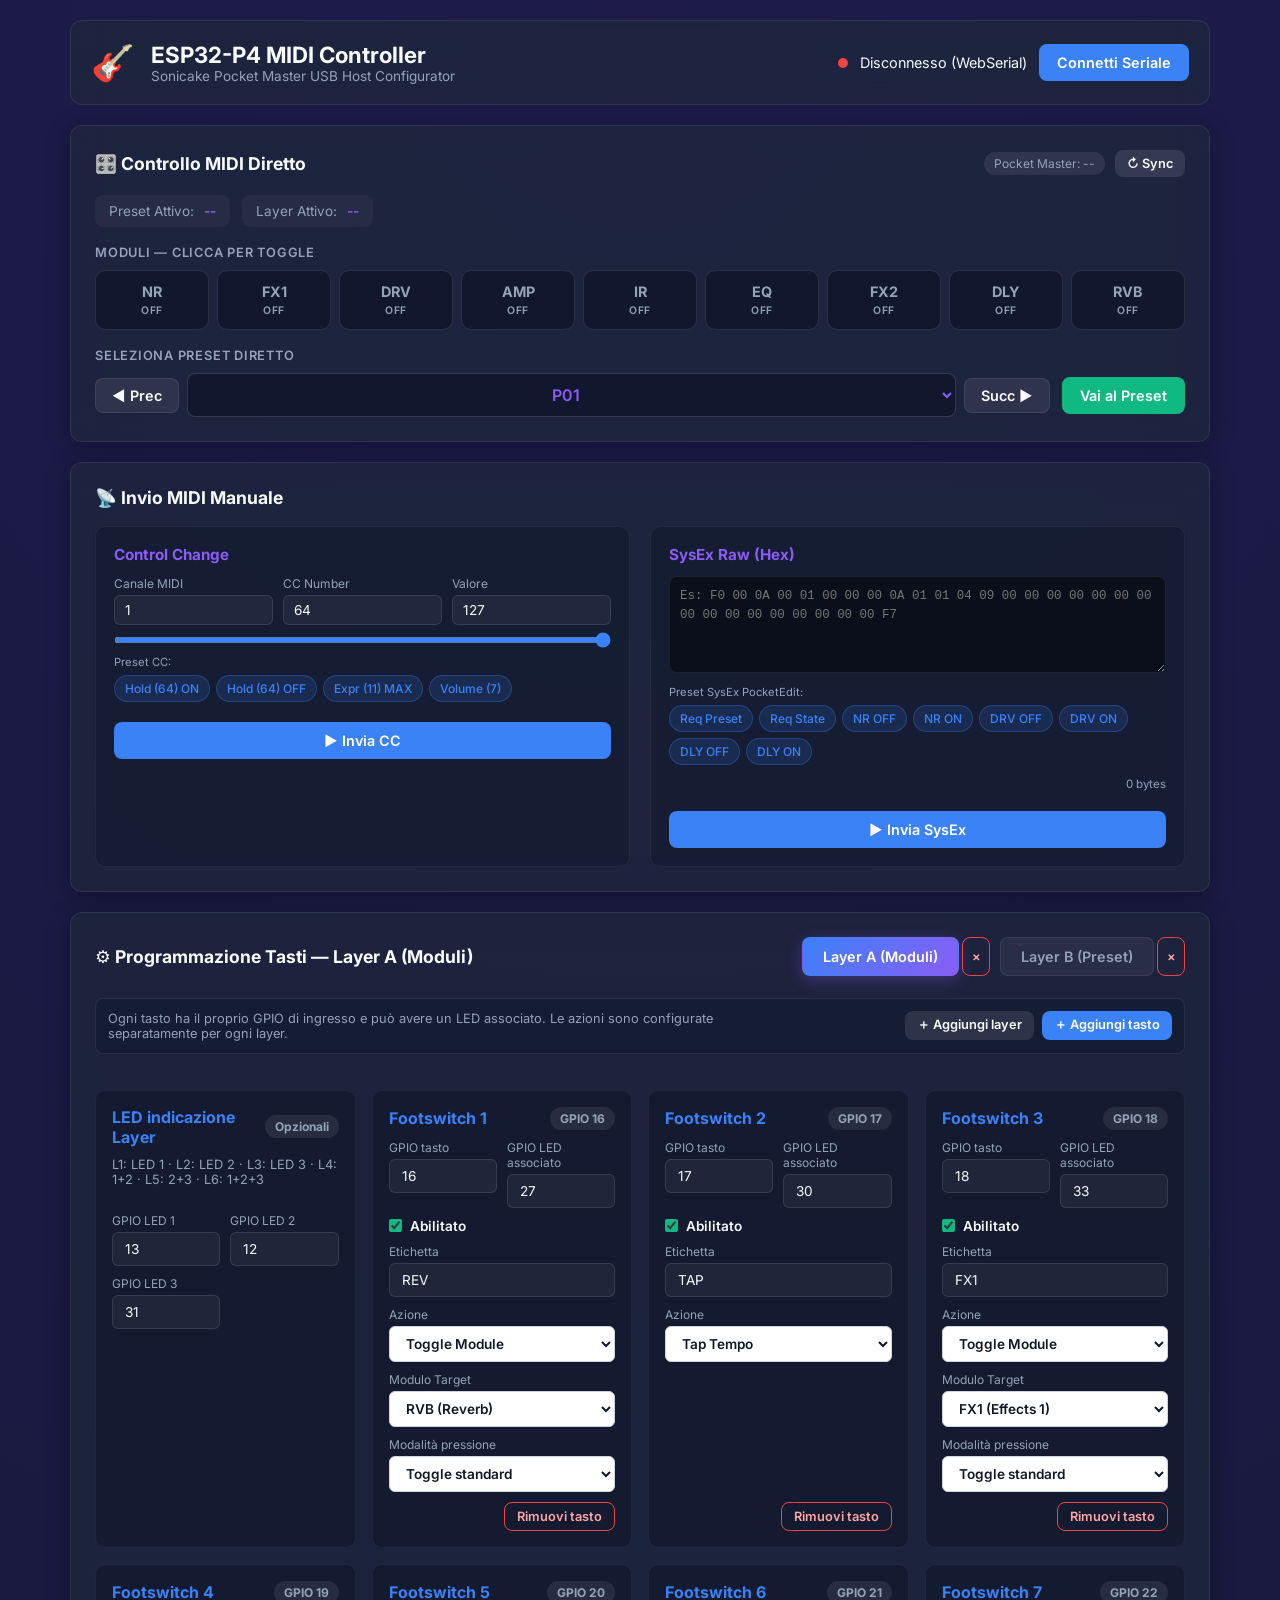
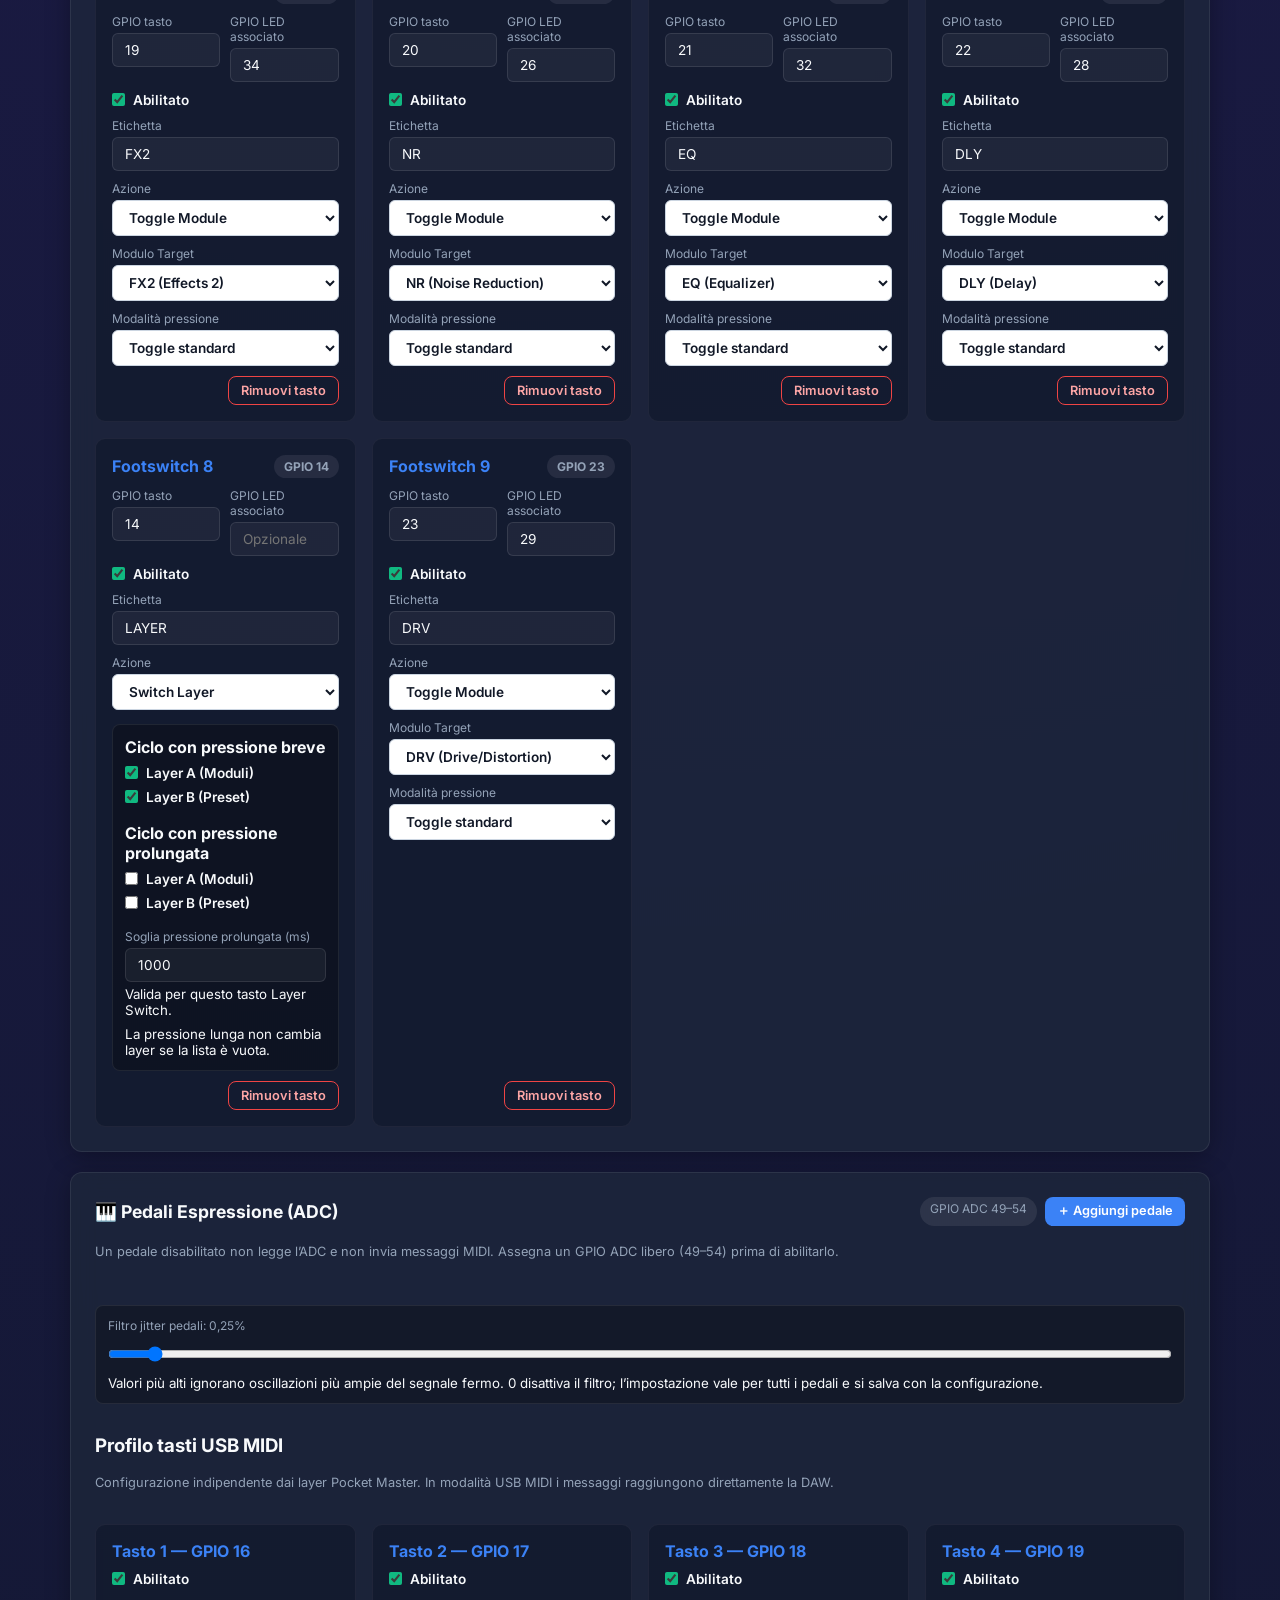
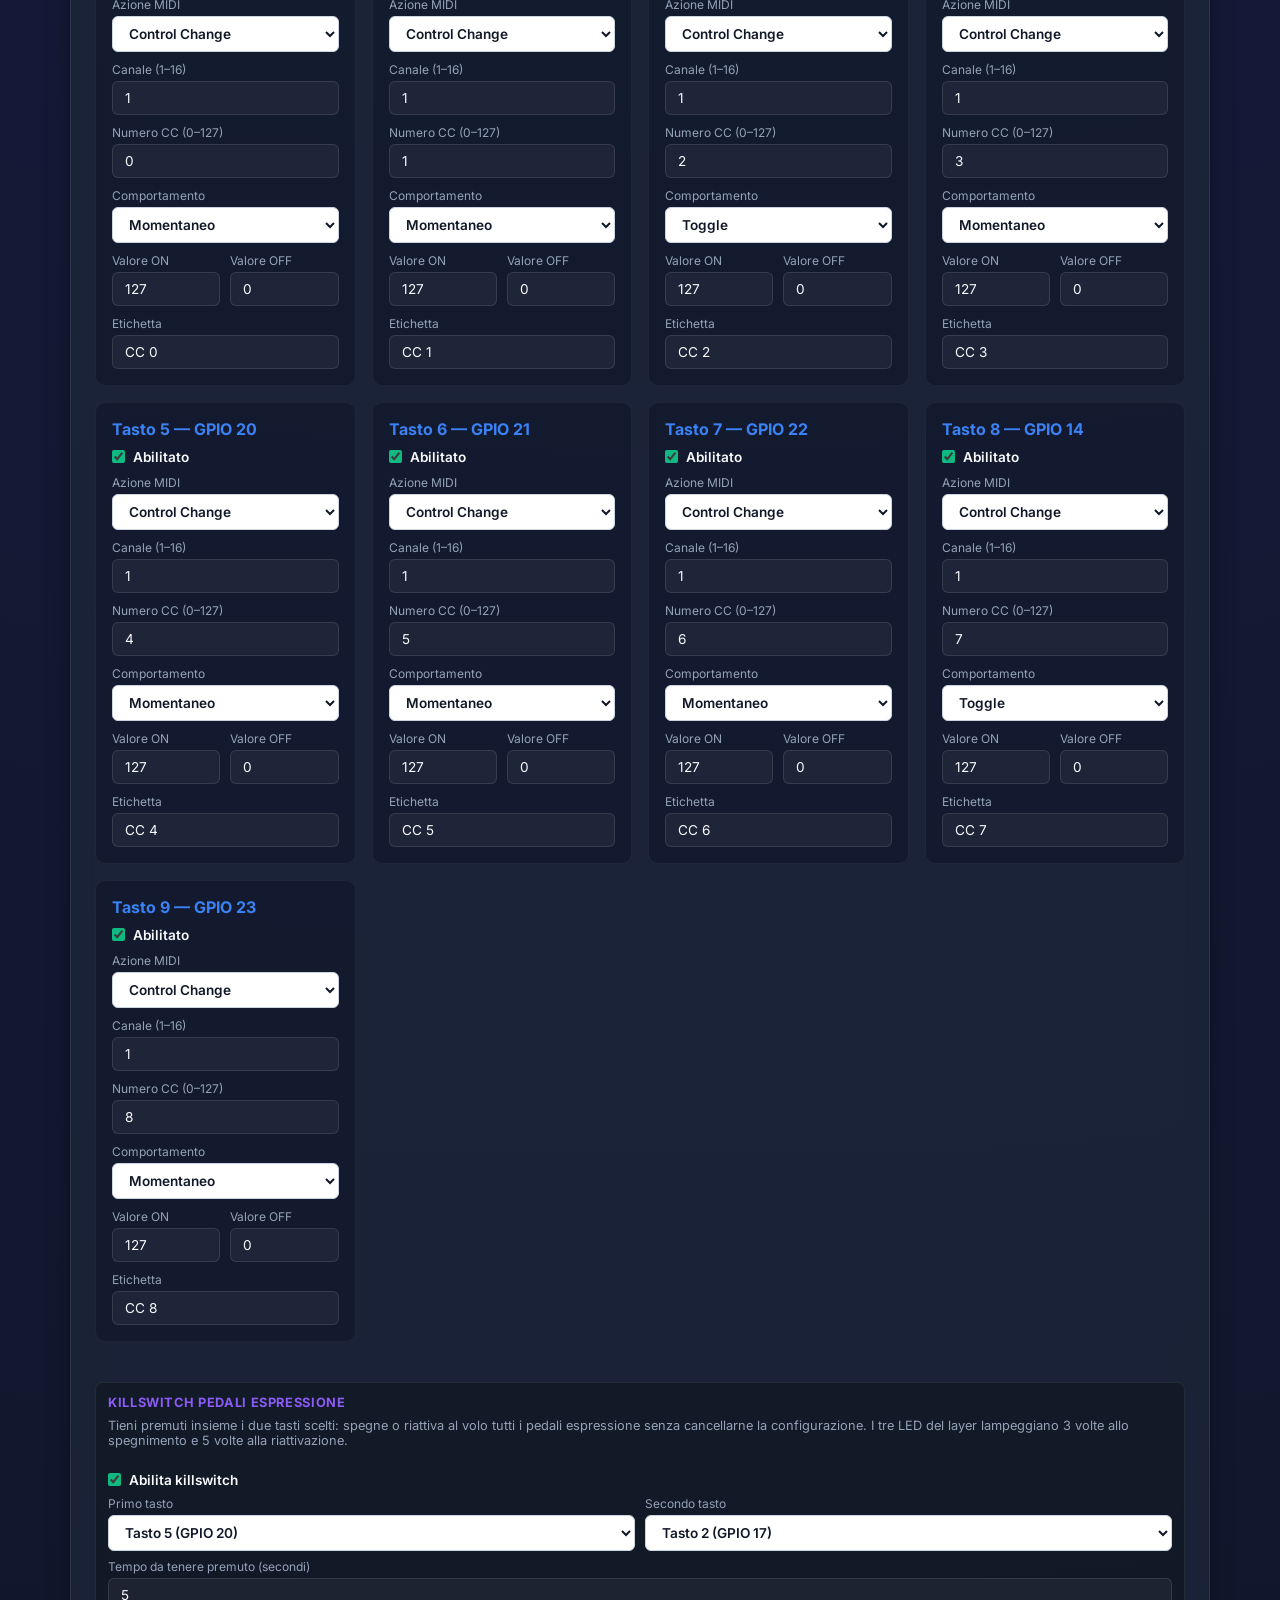
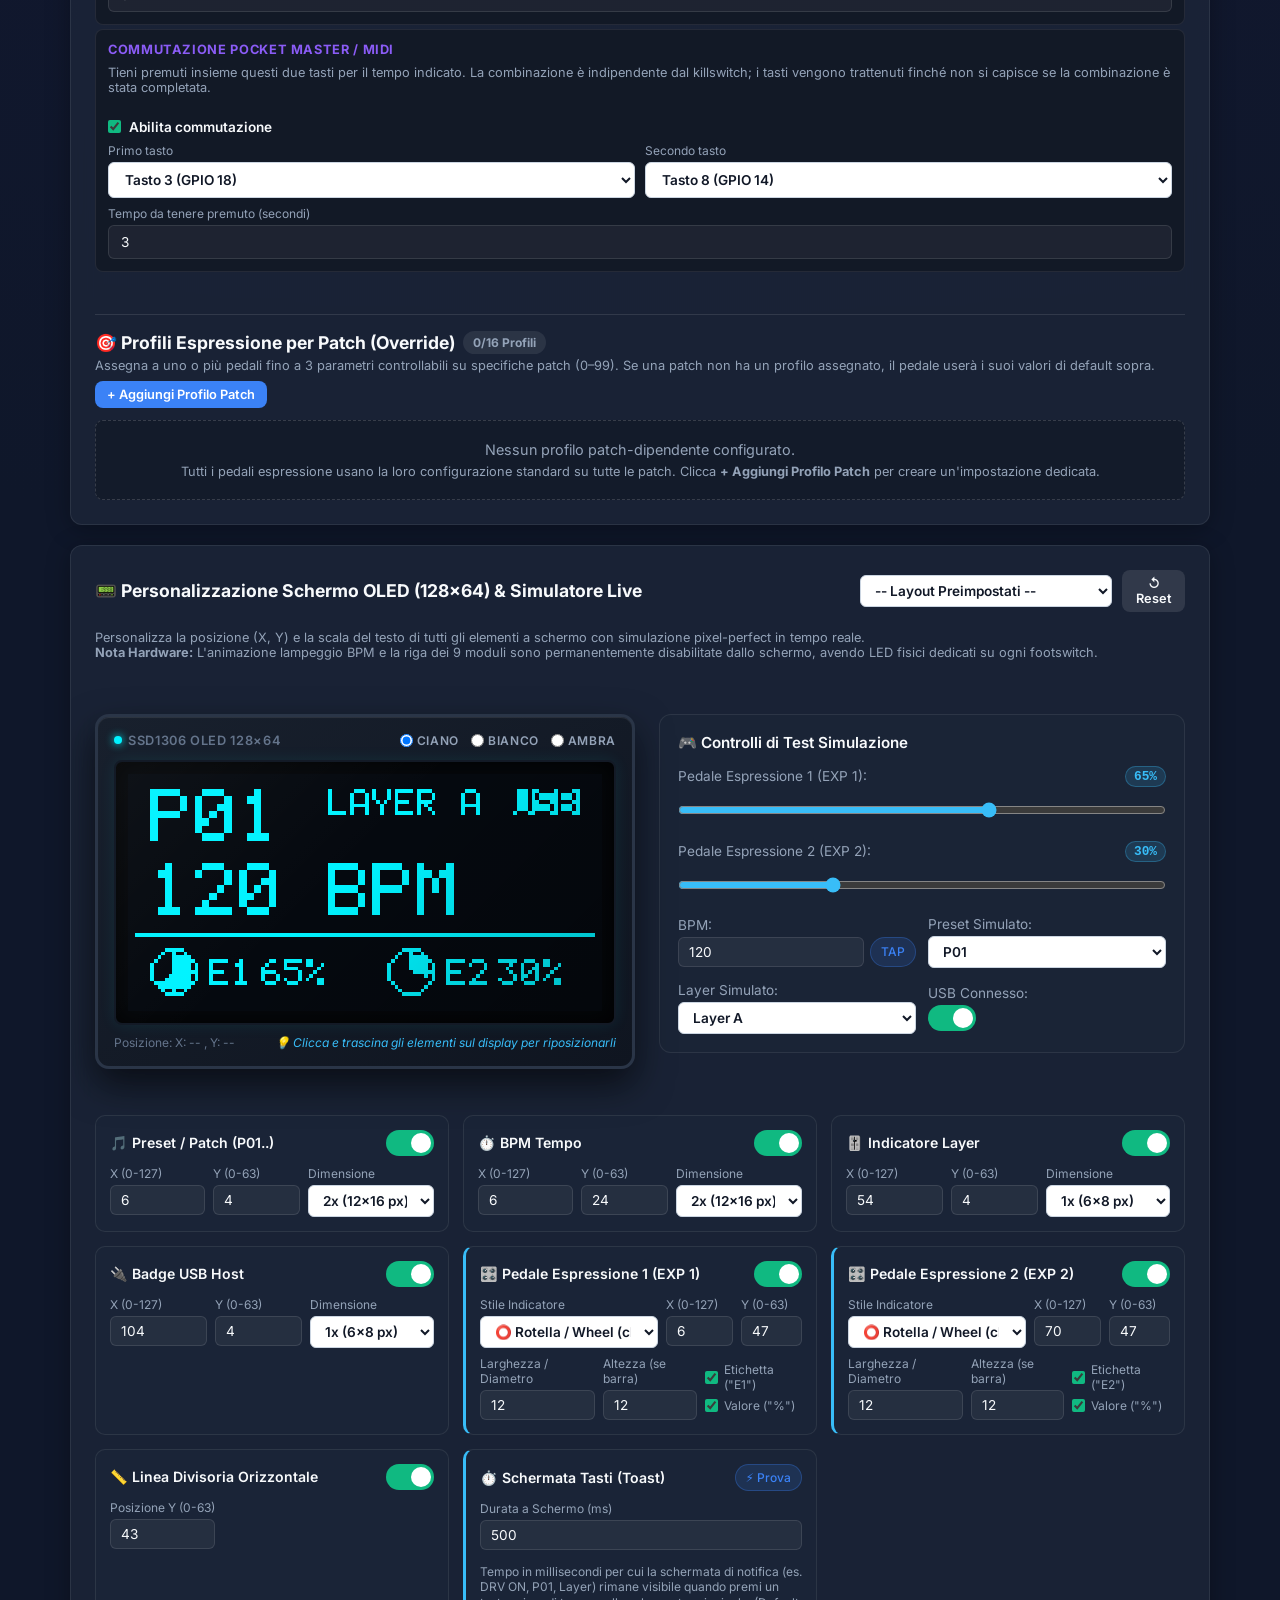
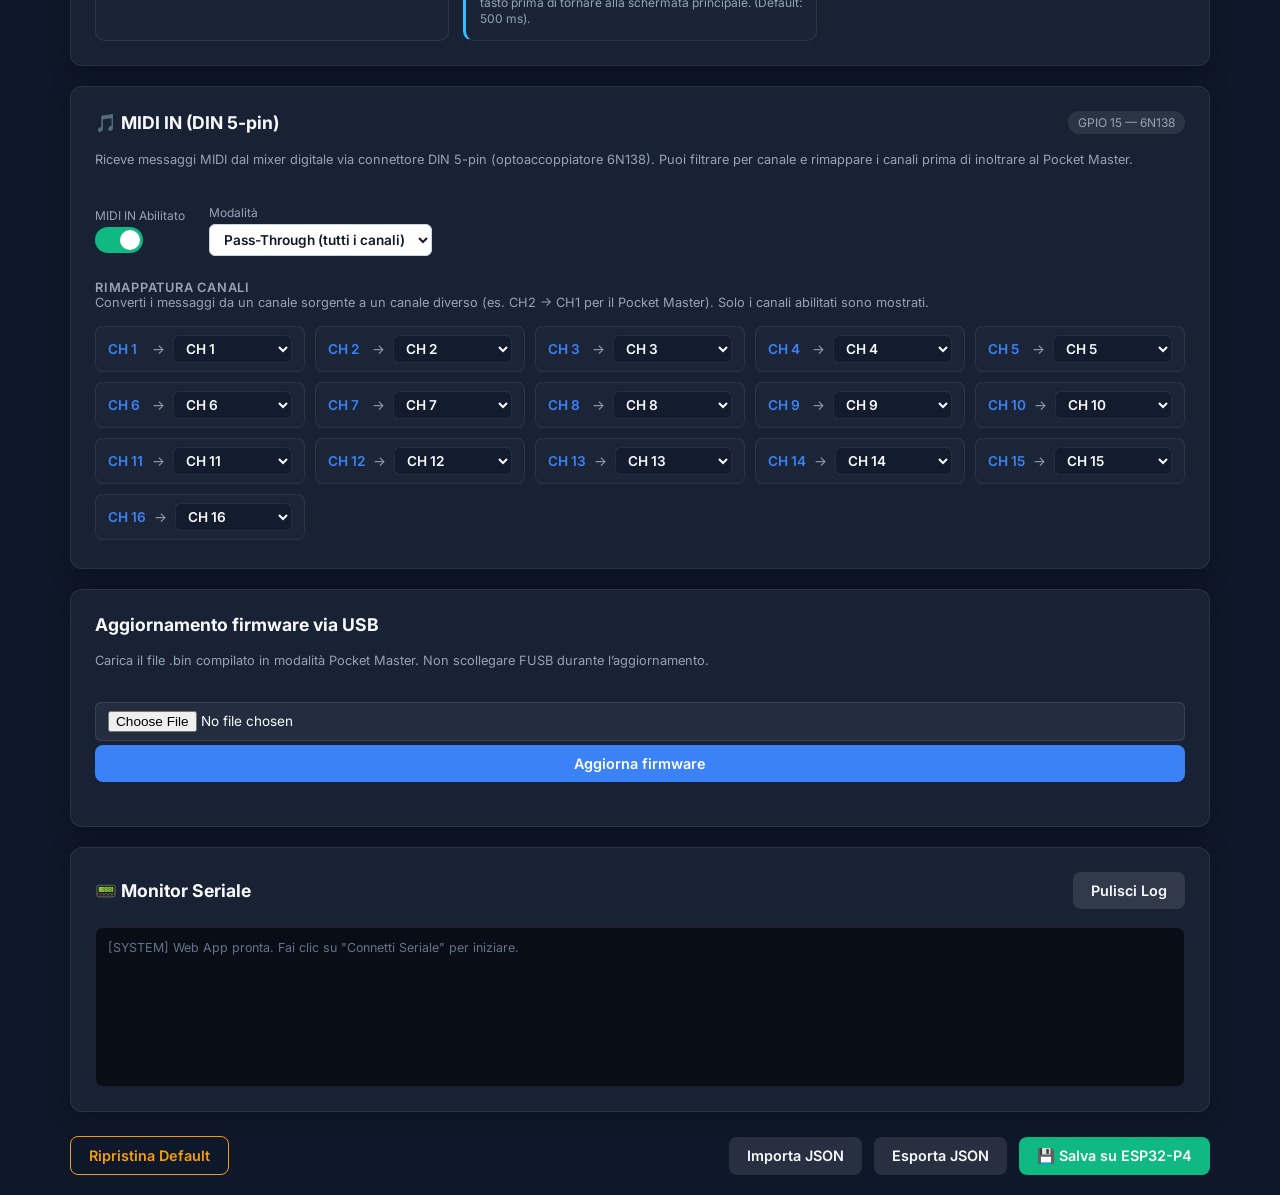
==== commit 3bb1f2f3: "Add files via upload" ====
--- a/web-app/index.html
+++ b/web-app/index.html
@@ -976,7 +976,7 @@
 }
 
 </style>
-    
+    <link href="https://fonts.googleapis.com/css2?family=Inter:wght@300;400;500;600;700&display=swap" rel="stylesheet">
 </head>
 <body>
     <div class="app-container">
@@ -1148,6 +1148,13 @@
                     </div>
                 </div>
                 <p class="section-note">Un pedale disabilitato non legge l’ADC e non invia messaggi MIDI. Assegna un GPIO ADC libero (49–54) prima di abilitarlo.</p>
+                <div class="expr-subpanel" style="margin: 12px 0;">
+                    <div class="form-group" style="margin: 0;">
+                        <label for="expressionDeadband">Filtro jitter pedali: <span id="expressionDeadbandValue">0,25%</span></label>
+                        <input id="expressionDeadband" type="range" min="0" max="1000" step="5" value="25" oninput="updateExpressionDeadband(this.value)">
+                        <small>Valori più alti ignorano oscillazioni più ampie del segnale fermo. 0 disattiva il filtro; l’impostazione vale per tutti i pedali e si salva con la configurazione.</small>
+                    </div>
+                </div>
                 <div class="card-header"><h3>Profilo tasti USB MIDI</h3></div>
                 <p class="section-note">Configurazione indipendente dai layer Pocket Master. In modalità USB MIDI i messaggi raggiungono direttamente la DAW.</p>
                 <div class="buttons-grid" id="usbMidiProfiles"></div>
@@ -1869,6 +1876,7 @@
     settings: {
         long_press_ms: 1000,
         debounce_ms: 50,
+        expression_deadband: 25,
         active_layer: 0
     },
     display: JSON.parse(JSON.stringify(DEFAULT_DISPLAY_CONFIG))
@@ -1903,7 +1911,7 @@
             channel_mask: 65535,
             channel_remap: [0,1,2,3,4,5,6,7,8,9,10,11,12,13,14,15]
         },
-        settings: { long_press_ms: 1000, debounce_ms: 50, active_layer: 0 },
+        settings: { long_press_ms: 1000, debounce_ms: 50, expression_deadband: 25, active_layer: 0 },
         display: JSON.parse(JSON.stringify(DEFAULT_DISPLAY_CONFIG))
     };
 
@@ -2015,6 +2023,8 @@
 // ═══ Button Config Cards ═══════════════════════════════════════════
 function normalizeConfig() {
     configData = configData || {};
+    configData.settings = configData.settings || {};
+    configData.settings.expression_deadband = Math.min(1000, Math.max(0, Number(configData.settings.expression_deadband ?? 25) || 0));
     configData.version = Math.max(Number(configData.version) || 1, 7);
     configData.layers = Array.isArray(configData.layers) ? configData.layers : [];
     configData.hardware = configData.hardware || {};
@@ -2477,6 +2487,7 @@
 }
 
 function renderExprPedals() {
+    renderExpressionDeadband();
     exprGrid.innerHTML = '';
     configData.expression_pedals.forEach((exp, i) => {
         const card = document.createElement('div');
@@ -3455,6 +3466,7 @@
     }
     configData = loadedData;
     normalizeConfig();
+    renderExpressionDeadband();
     renderButtons();
     renderExprPedals();
     renderExpressionKillswitch();
@@ -3470,6 +3482,21 @@
         readConfigHeaderBtn.textContent = '📥 Leggi Config';
     }
     log('✅ Configurazione caricata con successo da ESP32-P4 e sincronizzata nell\'editor!', 'system');
+}
+
+function renderExpressionDeadband() {
+    const slider = document.getElementById('expressionDeadband');
+    const label = document.getElementById('expressionDeadbandValue');
+    if (!slider || !label) return;
+    const value = Number(configData.settings.expression_deadband ?? 25);
+    slider.value = value;
+    label.textContent = `${(value / 100).toLocaleString('it-IT', { minimumFractionDigits: 2, maximumFractionDigits: 2 })}%`;
+}
+
+function updateExpressionDeadband(value) {
+    configData.settings = configData.settings || {};
+    configData.settings.expression_deadband = Math.min(1000, Math.max(0, Number(value) || 0));
+    renderExpressionDeadband();
 }
 
 function handleReceivedLine(lineStr) {
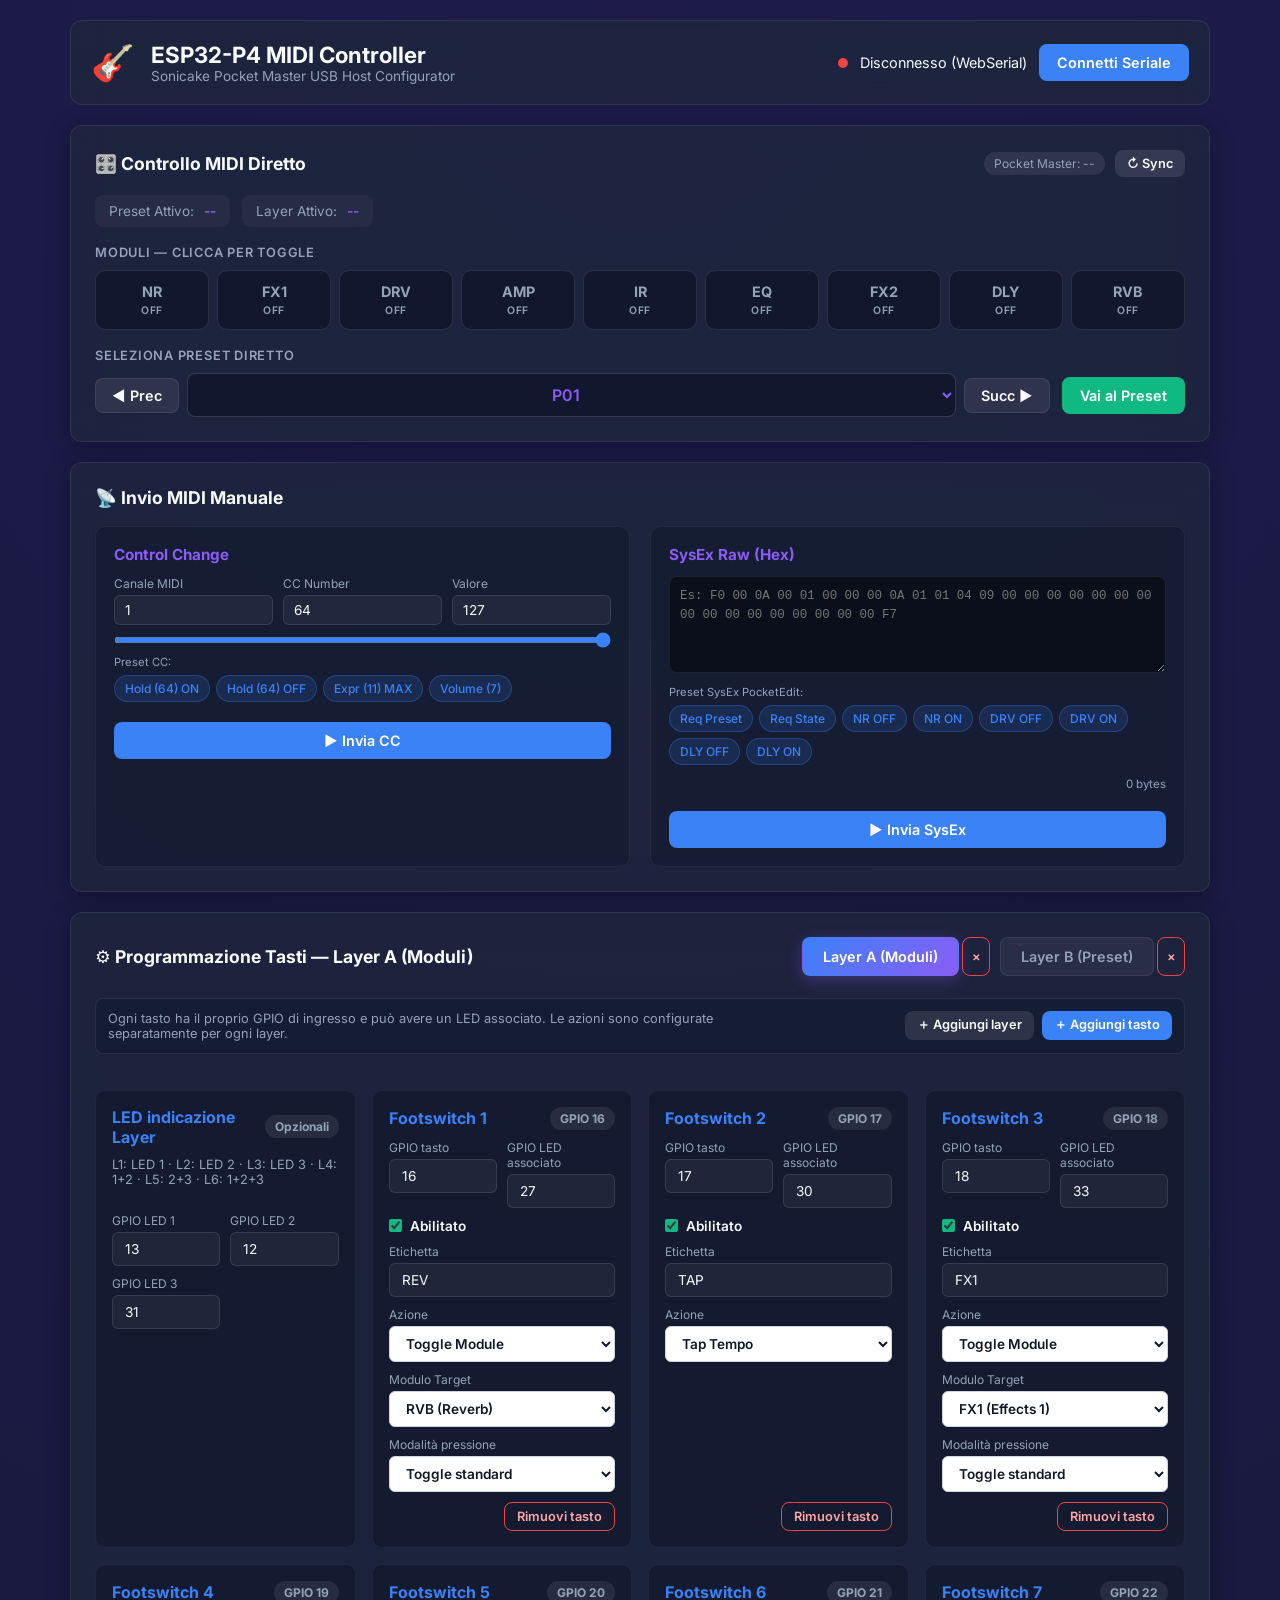
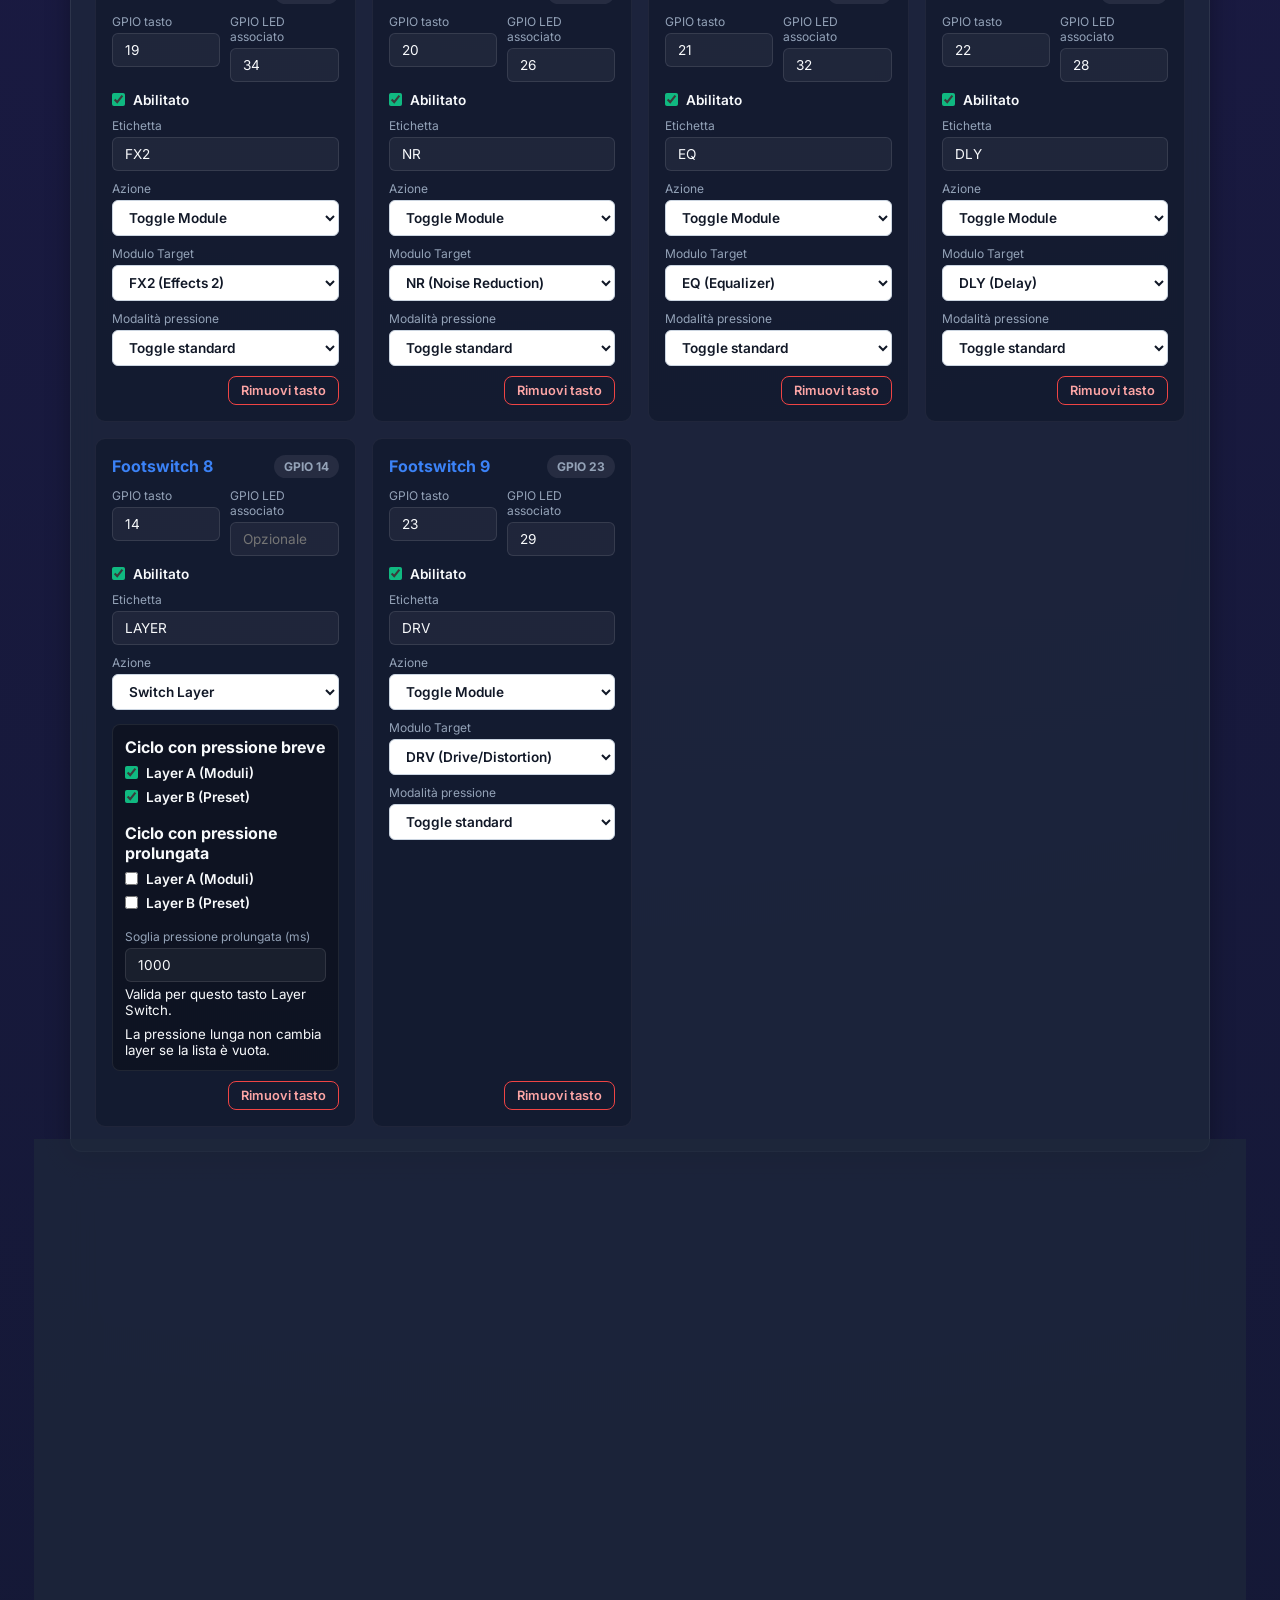
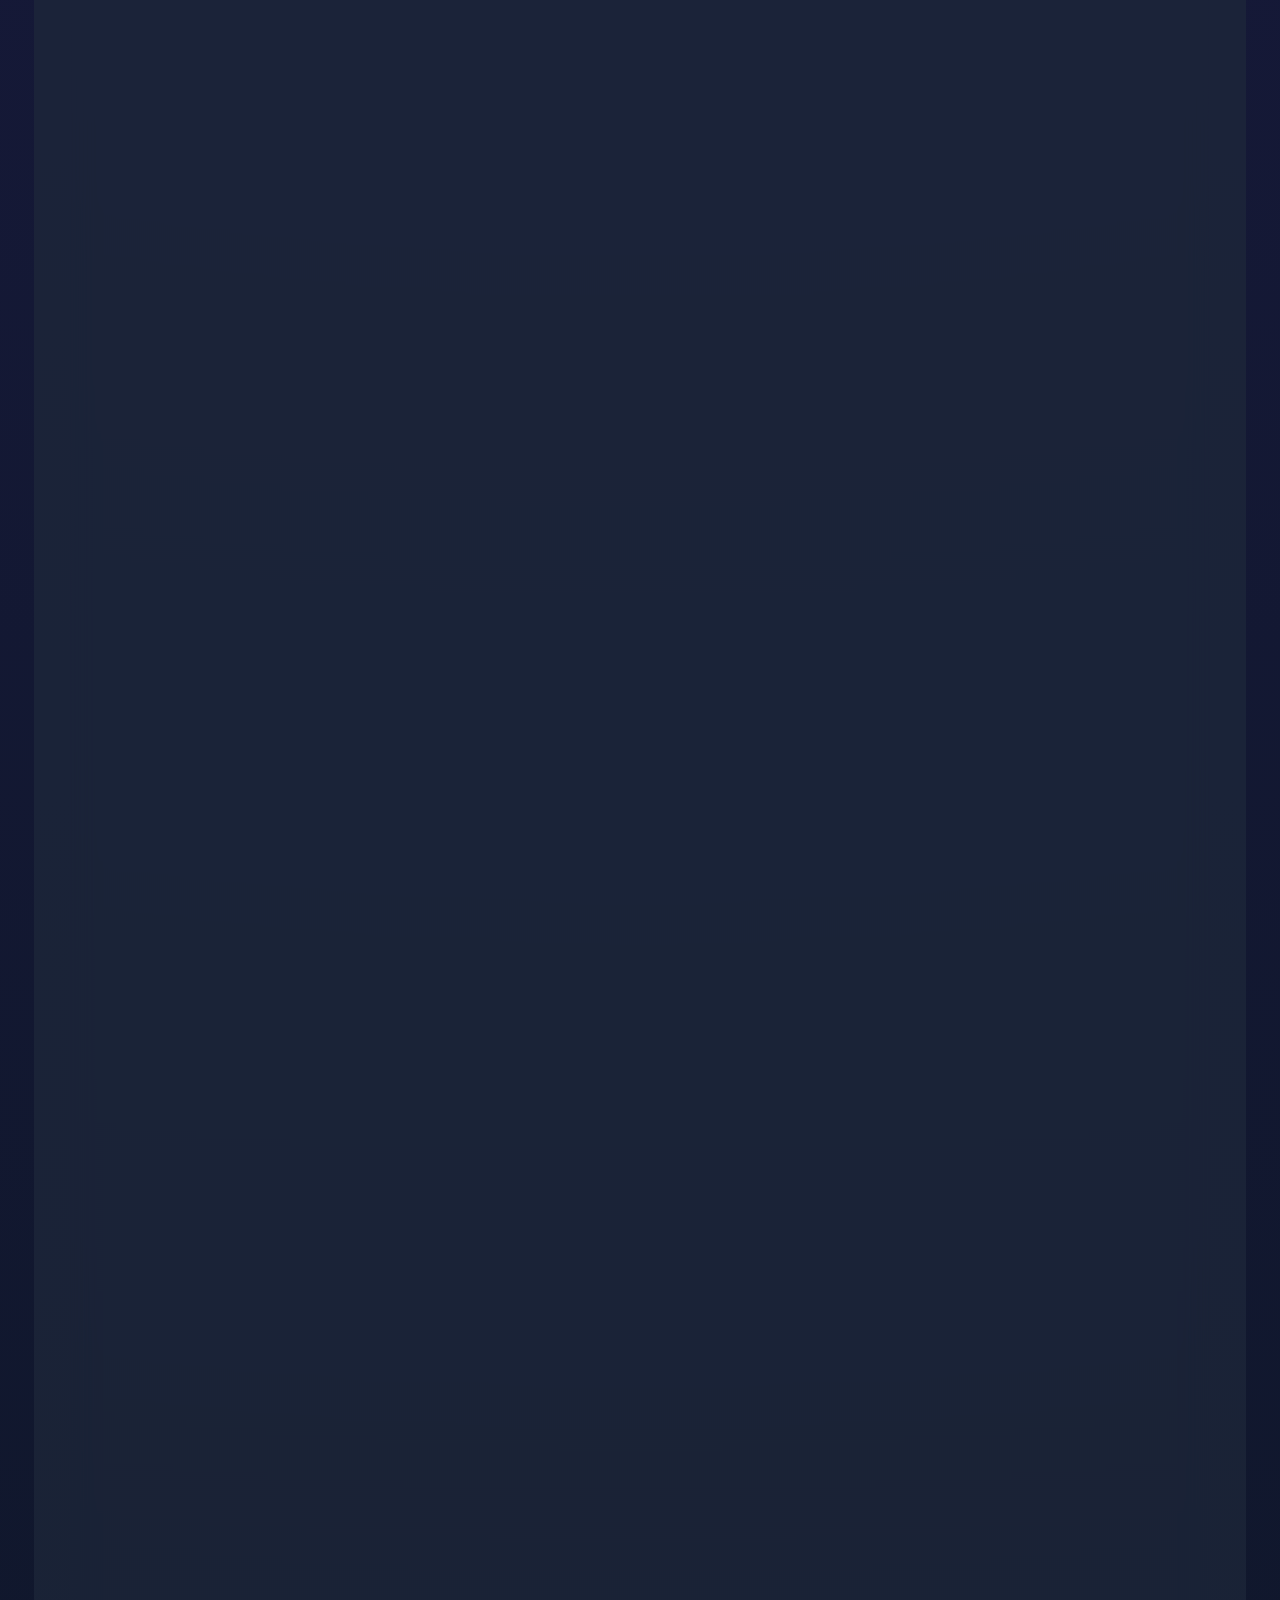
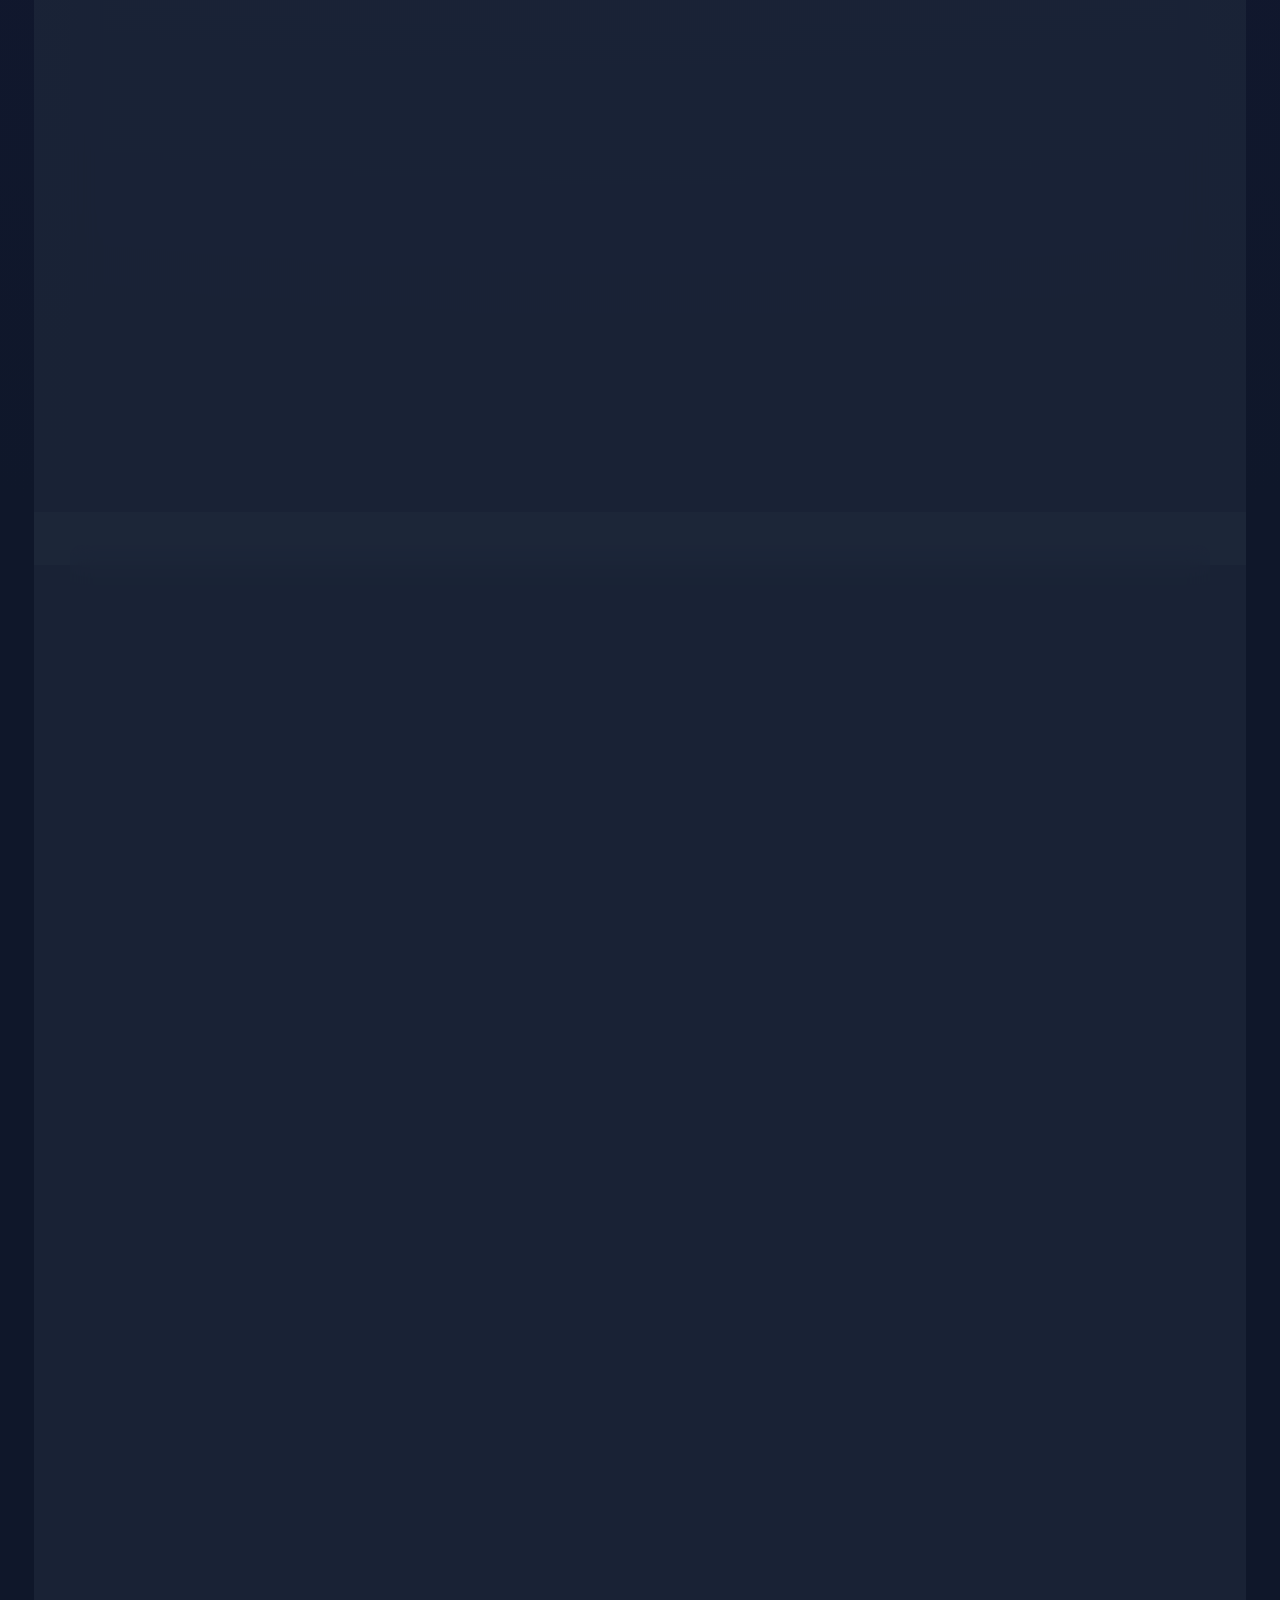
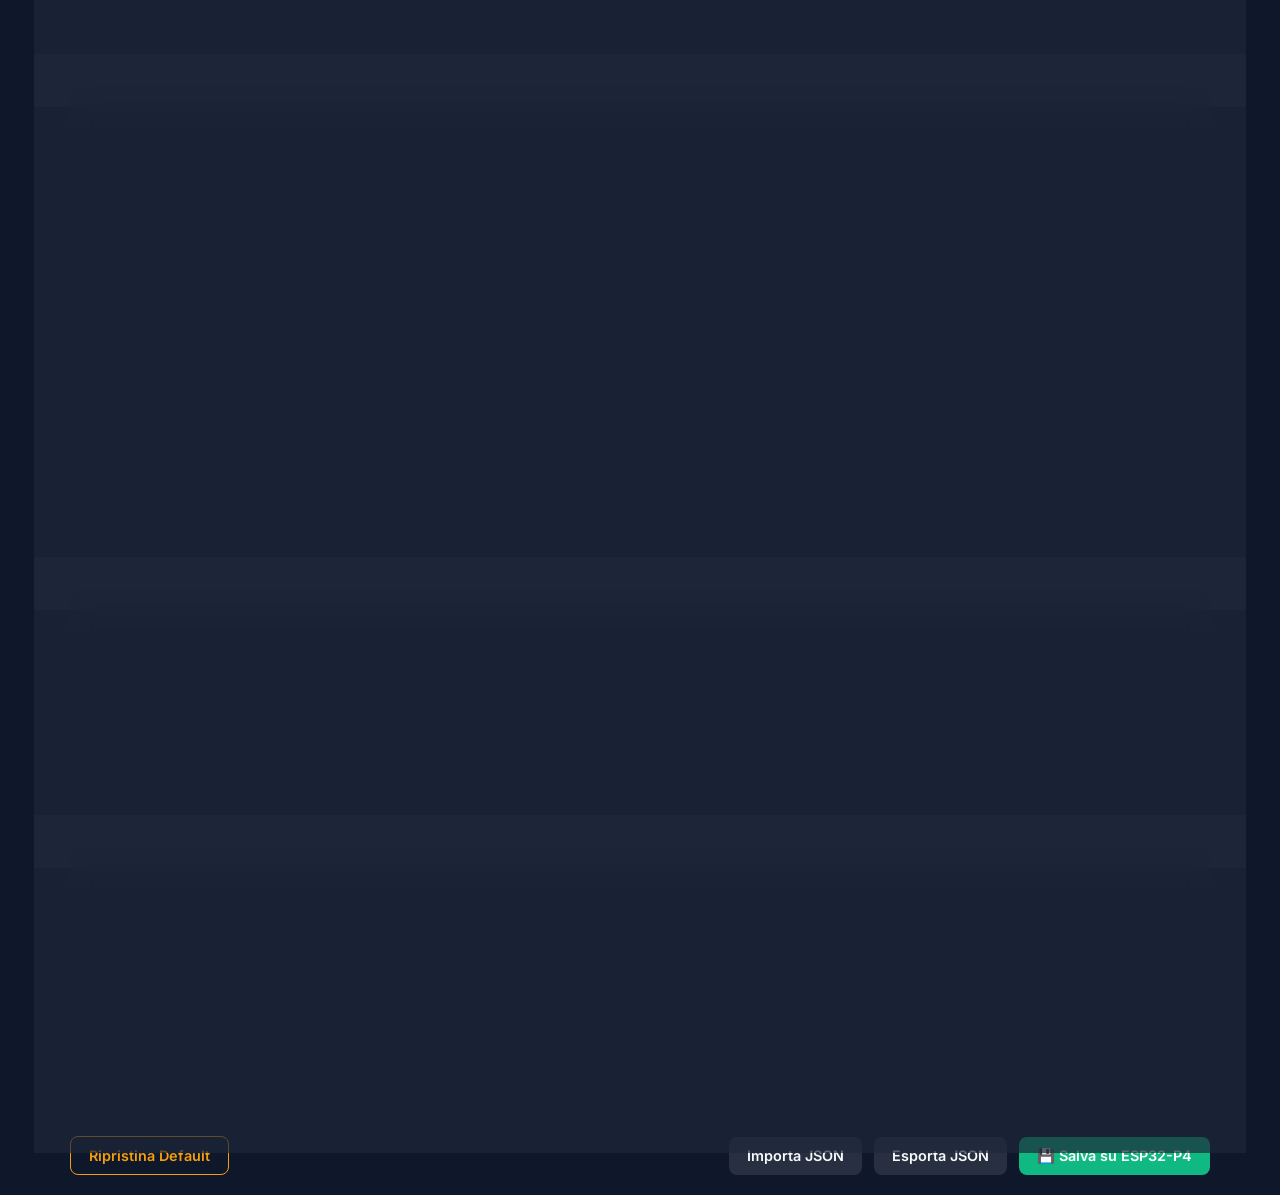
==== commit 4b2a2ca8: "Add files via upload" ====
--- a/web-app/index.html
+++ b/web-app/index.html
@@ -2025,7 +2025,7 @@
     configData = configData || {};
     configData.settings = configData.settings || {};
     configData.settings.expression_deadband = Math.min(1000, Math.max(0, Number(configData.settings.expression_deadband ?? 25) || 0));
-    configData.version = Math.max(Number(configData.version) || 1, 7);
+    configData.version = Math.max(Number(configData.version) || 1, 11);
     configData.layers = Array.isArray(configData.layers) ? configData.layers : [];
     configData.hardware = configData.hardware || {};
     if (!Array.isArray(configData.hardware.layer_led_gpios)) configData.hardware.layer_led_gpios = [null, null, null];
@@ -2041,6 +2041,11 @@
         pedal.label = pedal.label || `Pedale ${index + 1}`;
         pedal.calib_min = Number.isInteger(pedal.calib_min) ? pedal.calib_min : 50;
         pedal.calib_max = Number.isInteger(pedal.calib_max) ? pedal.calib_max : 3450;
+        const legacyPocketOutput = pedal.pocket_master_output || {};
+        const target1HadOutputConfig = Boolean(pedal.target1 && (
+            Object.prototype.hasOwnProperty.call(pedal.target1, 'output_mode') ||
+            Object.prototype.hasOwnProperty.call(pedal.target1, 'midi_cc_enabled')));
+        delete pedal.pocket_master_output;
         pedal.usb_midi = pedal.usb_midi || {};
         pedal.usb_midi.enabled = Boolean(pedal.usb_midi.enabled);
         pedal.usb_midi.channel = Math.min(15, Math.max(0, Number(pedal.usb_midi.channel) || 0));
@@ -2111,6 +2116,21 @@
             pedal.target3.curve = Number.isInteger(pedal.target3.curve) ? pedal.target3.curve : 0;
         }
 
+        [['target1', 11 + index], ['target2', 12 + index], ['target3', 13 + index]].forEach(([key, defaultCc]) => {
+            const target = pedal[key];
+            target.output_mode = Number(target.output_mode ?? (target.midi_cc_enabled ? 1 : 0)) === 1 ? 1 : 0;
+            delete target.midi_cc_enabled;
+            target.midi_cc_channel = Math.min(15, Math.max(0, Number(target.midi_cc_channel) || 0));
+            target.midi_cc_number = Math.min(127, Math.max(0, Number(target.midi_cc_number ?? defaultCc)));
+        });
+
+        // Migrate legacy global CC mode to an exclusive CC output on Target 1.
+        if (Number(legacyPocketOutput.mode) === 1 && !target1HadOutputConfig) {
+            pedal.target1.output_mode = 1;
+            pedal.target1.midi_cc_channel = Math.min(15, Math.max(0, Number(legacyPocketOutput.channel) || 0));
+            pedal.target1.midi_cc_number = Math.min(127, Math.max(0, Number(legacyPocketOutput.cc ?? (11 + index))));
+        }
+
         // Keep legacy fields synchronized
         pedal.module_id = pedal.target1.module_id;
         pedal.alg_id = pedal.target1.alg_id;
@@ -2130,6 +2150,9 @@
                 item[tKey] = {
                     enabled: tIdx === 0,
                     soft_takeover: false,
+                    output_mode: 0,
+                    midi_cc_channel: 0,
+                    midi_cc_number: 11 + item.pedal_index + tIdx,
                     module_id: tIdx === 0 ? 2 : (tIdx === 1 ? 7 : 8),
                     alg_id: 0,
                     min_val: 0,
@@ -2145,6 +2168,10 @@
                 item[tKey].max_val = Number.isInteger(item[tKey].max_val) ? item[tKey].max_val : 100;
                 item[tKey].curve = Number.isInteger(item[tKey].curve) ? item[tKey].curve : 0;
             }
+            item[tKey].output_mode = Number(item[tKey].output_mode ?? (item[tKey].midi_cc_enabled ? 1 : 0)) === 1 ? 1 : 0;
+            delete item[tKey].midi_cc_enabled;
+            item[tKey].midi_cc_channel = Math.min(15, Math.max(0, Number(item[tKey].midi_cc_channel) || 0));
+            item[tKey].midi_cc_number = Math.min(127, Math.max(0, Number(item[tKey].midi_cc_number ?? (11 + item.pedal_index + tIdx))));
         });
     });
     if (!configData.layers.length) configData.layers.push({ id: 'layer-1', name: 'Layer A', buttons: [] });
@@ -2486,6 +2513,37 @@
     renderUsbMidiProfiles();
 }
 
+function renderExprTargetOutput(target, targetKey, index, updateFunction, params) {
+    const fieldsDisabled = !target.enabled;
+    return `
+        <div class="form-group">
+            <label>Tipo di uscita</label>
+            <select ${fieldsDisabled ? 'disabled' : ''} onchange="${updateFunction}(${index}, '${targetKey}.output_mode', this.value)">
+                <option value="0" ${target.output_mode === 0 ? 'selected' : ''}>SysEx - Pocket Master</option>
+                <option value="1" ${target.output_mode === 1 ? 'selected' : ''}>CC - MIDI</option>
+            </select>
+        </div>
+        ${target.output_mode === 1 ? `
+            <div class="pin-row">
+                <div class="form-group"><label>Canale CC (1-16)</label><input type="number" min="1" max="16" value="${target.midi_cc_channel + 1}" ${fieldsDisabled ? 'disabled' : ''} onchange="${updateFunction}(${index}, '${targetKey}.midi_cc_channel', this.value)"></div>
+                <div class="form-group"><label>Numero CC (0-127)</label><input type="number" min="0" max="127" value="${target.midi_cc_number}" ${fieldsDisabled ? 'disabled' : ''} onchange="${updateFunction}(${index}, '${targetKey}.midi_cc_number', this.value)"></div>
+            </div>
+            <div class="expr-hint">Questo target invia solo il CC. Curva e Min/Max qui sotto definiscono il valore MIDI 0-127.</div>
+        ` : `
+            <div class="form-group">
+                <label>Modulo Target</label>
+                <select ${fieldsDisabled ? 'disabled' : ''} onchange="${updateFunction}(${index}, '${targetKey}.module_id', this.value)">
+                    ${MODULE_NAMES.map(m => `<option value="${m.id}" ${target.module_id === m.id ? 'selected' : ''}>${m.name} (${m.full})</option>`).join('')}
+                </select>
+            </div>
+            <div class="form-group">
+                <label>Parametro Effetto</label>
+                <select ${fieldsDisabled ? 'disabled' : ''} onchange="${updateFunction}(${index}, '${targetKey}.alg_id', this.value)">
+                    ${params.map(p => `<option value="${p.alg}" ${target.alg_id === p.alg ? 'selected' : ''}>${p.name}</option>`).join('')}
+                </select>
+            </div>
+        `}`;
+}
 function renderExprPedals() {
     renderExpressionDeadband();
     exprGrid.innerHTML = '';
@@ -2535,6 +2593,11 @@
             </div>
 
             <div class="expr-subpanel">
+                <div class="expr-subpanel-title"><span>Uscita Pocket Master</span></div>
+                <div class="expr-hint">Scegli per ogni target se inviare SysEx al Pocket Master oppure un CC MIDI. La scelta è indipendente per ciascun target.</div>
+            </div>
+
+            <div class="expr-subpanel">
                 <div class="expr-subpanel-title"><span>Uscita USB MIDI (solo modalità MIDI)</span></div>
                 <label class="toggle-row"><input type="checkbox" ${exp.usb_midi.enabled ? 'checked' : ''} onchange="updateExprPedal(${i}, 'usb_midi.enabled', this.checked)"> Invia come CC alla DAW</label>
                 <div class="pin-row">
@@ -2555,18 +2618,7 @@
                         <input type="checkbox" ${t1.enabled ? 'checked' : ''} onchange="updateExprPedal(${i}, 'target1.enabled', this.checked)"> Attivo
                     </label>
                 </div>
-                <div class="form-group">
-                    <label>Modulo Target</label>
-                    <select onchange="updateExprPedal(${i}, 'target1.module_id', this.value)">
-                        ${MODULE_NAMES.map(m => `<option value="${m.id}" ${t1.module_id === m.id ? 'selected' : ''}>${m.name} (${m.full})</option>`).join('')}
-                    </select>
-                </div>
-                <div class="form-group">
-                    <label>Parametro Effetto</label>
-                    <select onchange="updateExprPedal(${i}, 'target1.alg_id', this.value)">
-                        ${t1Params.map(p => `<option value="${p.alg}" ${t1.alg_id === p.alg ? 'selected' : ''}>${p.name}</option>`).join('')}
-                    </select>
-                </div>
+                ${renderExprTargetOutput(t1, 'target1', i, 'updateExprPedal', t1Params)}
                 <div class="expr-range-row">
                     <div class="form-group">
                         <label>Min (%)</label>
@@ -2583,9 +2635,10 @@
                         ${EXPR_CURVES.map(c => `<option value="${c.id}" ${t1.curve === c.id ? 'selected' : ''}>${c.name}</option>`).join('')}
                     </select>
                 </div>
-                <label class="toggle-row" title="Evita salti: il target riprende il controllo quando il pedale raggiunge il suo ultimo valore inviato.">
+                <label class="toggle-row" title="Evita salti: il target riprende il controllo quando il pedale raggiunge il suo ultimo valore inviato." style="${t1.output_mode === 1 ? 'display:none' : ''}">
                     <input type="checkbox" ${t1.soft_takeover ? 'checked' : ''} onchange="updateExprPedal(${i}, 'target1.soft_takeover', this.checked)"> Soft takeover
                 </label>
+                
             </div>
 
             <!-- TARGET 2: Parametro Secondario (Doppio Controllo) -->
@@ -2596,18 +2649,7 @@
                         <input type="checkbox" ${t2.enabled ? 'checked' : ''} onchange="updateExprPedal(${i}, 'target2.enabled', this.checked)"> Attivo
                     </label>
                 </div>
-                <div class="form-group">
-                    <label>Modulo Target</label>
-                    <select ${t2.enabled ? '' : 'disabled'} onchange="updateExprPedal(${i}, 'target2.module_id', this.value)">
-                        ${MODULE_NAMES.map(m => `<option value="${m.id}" ${t2.module_id === m.id ? 'selected' : ''}>${m.name} (${m.full})</option>`).join('')}
-                    </select>
-                </div>
-                <div class="form-group">
-                    <label>Parametro Effetto</label>
-                    <select ${t2.enabled ? '' : 'disabled'} onchange="updateExprPedal(${i}, 'target2.alg_id', this.value)">
-                        ${t2Params.map(p => `<option value="${p.alg}" ${t2.alg_id === p.alg ? 'selected' : ''}>${p.name}</option>`).join('')}
-                    </select>
-                </div>
+                ${renderExprTargetOutput(t2, 'target2', i, 'updateExprPedal', t2Params)}
                 <div class="expr-range-row">
                     <div class="form-group">
                         <label>Min (%)</label>
@@ -2624,9 +2666,10 @@
                         ${EXPR_CURVES.map(c => `<option value="${c.id}" ${t2.curve === c.id ? 'selected' : ''}>${c.name}</option>`).join('')}
                     </select>
                 </div>
-                <label class="toggle-row" title="Evita salti: il target riprende il controllo quando il pedale raggiunge il suo ultimo valore inviato.">
+                <label class="toggle-row" title="Evita salti: il target riprende il controllo quando il pedale raggiunge il suo ultimo valore inviato." style="${t2.output_mode === 1 ? 'display:none' : ''}">
                     <input type="checkbox" ${t2.soft_takeover ? 'checked' : ''} ${t2.enabled ? '' : 'disabled'} onchange="updateExprPedal(${i}, 'target2.soft_takeover', this.checked)"> Soft takeover
                 </label>
+                
             </div>
 
             <!-- TARGET 3: Parametro Terziario (Controllo Triplo) -->
@@ -2637,18 +2680,7 @@
                         <input type="checkbox" ${t3.enabled ? 'checked' : ''} onchange="updateExprPedal(${i}, 'target3.enabled', this.checked)"> Attivo
                     </label>
                 </div>
-                <div class="form-group">
-                    <label>Modulo Target</label>
-                    <select ${t3.enabled ? '' : 'disabled'} onchange="updateExprPedal(${i}, 'target3.module_id', this.value)">
-                        ${MODULE_NAMES.map(m => `<option value="${m.id}" ${t3.module_id === m.id ? 'selected' : ''}>${m.name} (${m.full})</option>`).join('')}
-                    </select>
-                </div>
-                <div class="form-group">
-                    <label>Parametro Effetto</label>
-                    <select ${t3.enabled ? '' : 'disabled'} onchange="updateExprPedal(${i}, 'target3.alg_id', this.value)">
-                        ${t3Params.map(p => `<option value="${p.alg}" ${t3.alg_id === p.alg ? 'selected' : ''}>${p.name}</option>`).join('')}
-                    </select>
-                </div>
+                ${renderExprTargetOutput(t3, 'target3', i, 'updateExprPedal', t3Params)}
                 <div class="expr-range-row">
                     <div class="form-group">
                         <label>Min (%)</label>
@@ -2665,9 +2697,10 @@
                         ${EXPR_CURVES.map(c => `<option value="${c.id}" ${t3.curve === c.id ? 'selected' : ''}>${c.name}</option>`).join('')}
                     </select>
                 </div>
-                <label class="toggle-row" title="Evita salti: il target riprende il controllo quando il pedale raggiunge il suo ultimo valore inviato.">
+                <label class="toggle-row" title="Evita salti: il target riprende il controllo quando il pedale raggiunge il suo ultimo valore inviato." style="${t3.output_mode === 1 ? 'display:none' : ''}">
                     <input type="checkbox" ${t3.soft_takeover ? 'checked' : ''} ${t3.enabled ? '' : 'disabled'} onchange="updateExprPedal(${i}, 'target3.soft_takeover', this.checked)"> Soft takeover
                 </label>
+                
             </div>
 
             <div class="card-actions">
@@ -2771,6 +2804,12 @@
             pedal[targetKey].enabled = Boolean(value);
         } else if (sub === 'soft_takeover') {
             pedal[targetKey].soft_takeover = Boolean(value);
+        } else if (sub === 'output_mode') {
+            pedal[targetKey].output_mode = Number(value) === 1 ? 1 : 0;
+        } else if (sub === 'midi_cc_channel') {
+            pedal[targetKey].midi_cc_channel = Math.min(15, Math.max(0, (parseInt(value) || 1) - 1));
+        } else if (sub === 'midi_cc_number') {
+            pedal[targetKey].midi_cc_number = Math.min(127, Math.max(0, parseInt(value) || 0));
         } else if (sub === 'module_id') {
             pedal[targetKey].module_id = parseInt(value);
             pedal[targetKey].alg_id = 0;
@@ -2823,6 +2862,9 @@
         target1: {
             enabled: true,
             soft_takeover: false,
+            output_mode: 0,
+            midi_cc_channel: 0,
+            midi_cc_number: 10 + number,
             module_id: 7,
             alg_id: 0,
             min_val: 0,
@@ -2832,6 +2874,9 @@
         target2: {
             enabled: false,
             soft_takeover: false,
+            output_mode: 0,
+            midi_cc_channel: 0,
+            midi_cc_number: 11 + number,
             module_id: 8,
             alg_id: 0,
             min_val: 0,
@@ -2841,6 +2886,9 @@
         target3: {
             enabled: false,
             soft_takeover: false,
+            output_mode: 0,
+            midi_cc_channel: 0,
+            midi_cc_number: 12 + number,
             module_id: 0,
             alg_id: 0,
             min_val: 0,
@@ -2962,18 +3010,7 @@
                                     <input type="checkbox" ${t1.enabled ? 'checked' : ''} onchange="updateExprPatchSetting(${idx}, 'target1.enabled', this.checked)"> Attivo
                                 </label>
                             </div>
-                            <div class="form-group">
-                                <label>Modulo Target</label>
-                                <select ${t1.enabled ? '' : 'disabled'} onchange="updateExprPatchSetting(${idx}, 'target1.module_id', this.value)">
-                                    ${MODULE_NAMES.map(m => `<option value="${m.id}" ${t1.module_id === m.id ? 'selected' : ''}>${m.name} (${m.full})</option>`).join('')}
-                                </select>
-                            </div>
-                            <div class="form-group">
-                                <label>Parametro Effetto</label>
-                                <select ${t1.enabled ? '' : 'disabled'} onchange="updateExprPatchSetting(${idx}, 'target1.alg_id', this.value)">
-                                    ${t1Params.map(p => `<option value="${p.alg}" ${t1.alg_id === p.alg ? 'selected' : ''}>${p.name}</option>`).join('')}
-                                </select>
-                            </div>
+                            ${renderExprTargetOutput(t1, 'target1', idx, 'updateExprPatchSetting', t1Params)}
                             <div class="expr-range-row">
                                 <div class="form-group">
                                     <label>Min (%)</label>
@@ -2990,9 +3027,10 @@
                                     ${EXPR_CURVES.map(c => `<option value="${c.id}" ${t1.curve === c.id ? 'selected' : ''}>${c.name}</option>`).join('')}
                                 </select>
                             </div>
-                            <label class="toggle-row" title="Evita salti: il target riprende il controllo quando il pedale raggiunge il suo ultimo valore inviato.">
+                            <label class="toggle-row" title="Evita salti: il target riprende il controllo quando il pedale raggiunge il suo ultimo valore inviato." style="${t1.output_mode === 1 ? 'display:none' : ''}">
                                 <input type="checkbox" ${t1.soft_takeover ? 'checked' : ''} ${t1.enabled ? '' : 'disabled'} onchange="updateExprPatchSetting(${idx}, 'target1.soft_takeover', this.checked)"> Soft takeover
                             </label>
+                            
                         </div>
 
                         <!-- TARGET 2 -->
@@ -3003,18 +3041,7 @@
                                     <input type="checkbox" ${t2.enabled ? 'checked' : ''} onchange="updateExprPatchSetting(${idx}, 'target2.enabled', this.checked)"> Attivo
                                 </label>
                             </div>
-                            <div class="form-group">
-                                <label>Modulo Target</label>
-                                <select ${t2.enabled ? '' : 'disabled'} onchange="updateExprPatchSetting(${idx}, 'target2.module_id', this.value)">
-                                    ${MODULE_NAMES.map(m => `<option value="${m.id}" ${t2.module_id === m.id ? 'selected' : ''}>${m.name} (${m.full})</option>`).join('')}
-                                </select>
-                            </div>
-                            <div class="form-group">
-                                <label>Parametro Effetto</label>
-                                <select ${t2.enabled ? '' : 'disabled'} onchange="updateExprPatchSetting(${idx}, 'target2.alg_id', this.value)">
-                                    ${t2Params.map(p => `<option value="${p.alg}" ${t2.alg_id === p.alg ? 'selected' : ''}>${p.name}</option>`).join('')}
-                                </select>
-                            </div>
+                            ${renderExprTargetOutput(t2, 'target2', idx, 'updateExprPatchSetting', t2Params)}
                             <div class="expr-range-row">
                                 <div class="form-group">
                                     <label>Min (%)</label>
@@ -3031,9 +3058,10 @@
                                     ${EXPR_CURVES.map(c => `<option value="${c.id}" ${t2.curve === c.id ? 'selected' : ''}>${c.name}</option>`).join('')}
                                 </select>
                             </div>
-                            <label class="toggle-row" title="Evita salti: il target riprende il controllo quando il pedale raggiunge il suo ultimo valore inviato.">
+                            <label class="toggle-row" title="Evita salti: il target riprende il controllo quando il pedale raggiunge il suo ultimo valore inviato." style="${t2.output_mode === 1 ? 'display:none' : ''}">
                                 <input type="checkbox" ${t2.soft_takeover ? 'checked' : ''} ${t2.enabled ? '' : 'disabled'} onchange="updateExprPatchSetting(${idx}, 'target2.soft_takeover', this.checked)"> Soft takeover
                             </label>
+                            
                         </div>
 
                         <!-- TARGET 3 -->
@@ -3044,18 +3072,7 @@
                                     <input type="checkbox" ${t3.enabled ? 'checked' : ''} onchange="updateExprPatchSetting(${idx}, 'target3.enabled', this.checked)"> Attivo
                                 </label>
                             </div>
-                            <div class="form-group">
-                                <label>Modulo Target</label>
-                                <select ${t3.enabled ? '' : 'disabled'} onchange="updateExprPatchSetting(${idx}, 'target3.module_id', this.value)">
-                                    ${MODULE_NAMES.map(m => `<option value="${m.id}" ${t3.module_id === m.id ? 'selected' : ''}>${m.name} (${m.full})</option>`).join('')}
-                                </select>
-                            </div>
-                            <div class="form-group">
-                                <label>Parametro Effetto</label>
-                                <select ${t3.enabled ? '' : 'disabled'} onchange="updateExprPatchSetting(${idx}, 'target3.alg_id', this.value)">
-                                    ${t3Params.map(p => `<option value="${p.alg}" ${t3.alg_id === p.alg ? 'selected' : ''}>${p.name}</option>`).join('')}
-                                </select>
-                            </div>
+                            ${renderExprTargetOutput(t3, 'target3', idx, 'updateExprPatchSetting', t3Params)}
                             <div class="expr-range-row">
                                 <div class="form-group">
                                     <label>Min (%)</label>
@@ -3072,9 +3089,10 @@
                                     ${EXPR_CURVES.map(c => `<option value="${c.id}" ${t3.curve === c.id ? 'selected' : ''}>${c.name}</option>`).join('')}
                                 </select>
                             </div>
-                            <label class="toggle-row" title="Evita salti: il target riprende il controllo quando il pedale raggiunge il suo ultimo valore inviato.">
+                            <label class="toggle-row" title="Evita salti: il target riprende il controllo quando il pedale raggiunge il suo ultimo valore inviato." style="${t3.output_mode === 1 ? 'display:none' : ''}">
                                 <input type="checkbox" ${t3.soft_takeover ? 'checked' : ''} ${t3.enabled ? '' : 'disabled'} onchange="updateExprPatchSetting(${idx}, 'target3.soft_takeover', this.checked)"> Soft takeover
                             </label>
+                            
                         </div>
 
                         <div class="card-actions" style="margin-top: 10px;">
@@ -3124,6 +3142,9 @@
         target1: {
             enabled: true,
             soft_takeover: false,
+            output_mode: 0,
+            midi_cc_channel: 0,
+            midi_cc_number: 11,
             module_id: 2,
             alg_id: 0,
             min_val: 0,
@@ -3133,6 +3154,9 @@
         target2: {
             enabled: false,
             soft_takeover: false,
+            output_mode: 0,
+            midi_cc_channel: 0,
+            midi_cc_number: 12,
             module_id: 7,
             alg_id: 0,
             min_val: 0,
@@ -3142,6 +3166,9 @@
         target3: {
             enabled: false,
             soft_takeover: false,
+            output_mode: 0,
+            midi_cc_channel: 0,
+            midi_cc_number: 13,
             module_id: 8,
             alg_id: 0,
             min_val: 0,
@@ -3172,6 +3199,12 @@
             item[targetKey].enabled = Boolean(value);
         } else if (sub === 'soft_takeover') {
             item[targetKey].soft_takeover = Boolean(value);
+        } else if (sub === 'output_mode') {
+            item[targetKey].output_mode = Number(value) === 1 ? 1 : 0;
+        } else if (sub === 'midi_cc_channel') {
+            item[targetKey].midi_cc_channel = Math.min(15, Math.max(0, (parseInt(value) || 1) - 1));
+        } else if (sub === 'midi_cc_number') {
+            item[targetKey].midi_cc_number = Math.min(127, Math.max(0, parseInt(value) || 0));
         } else if (sub === 'module_id') {
             item[targetKey].module_id = parseInt(value);
             item[targetKey].alg_id = 0;
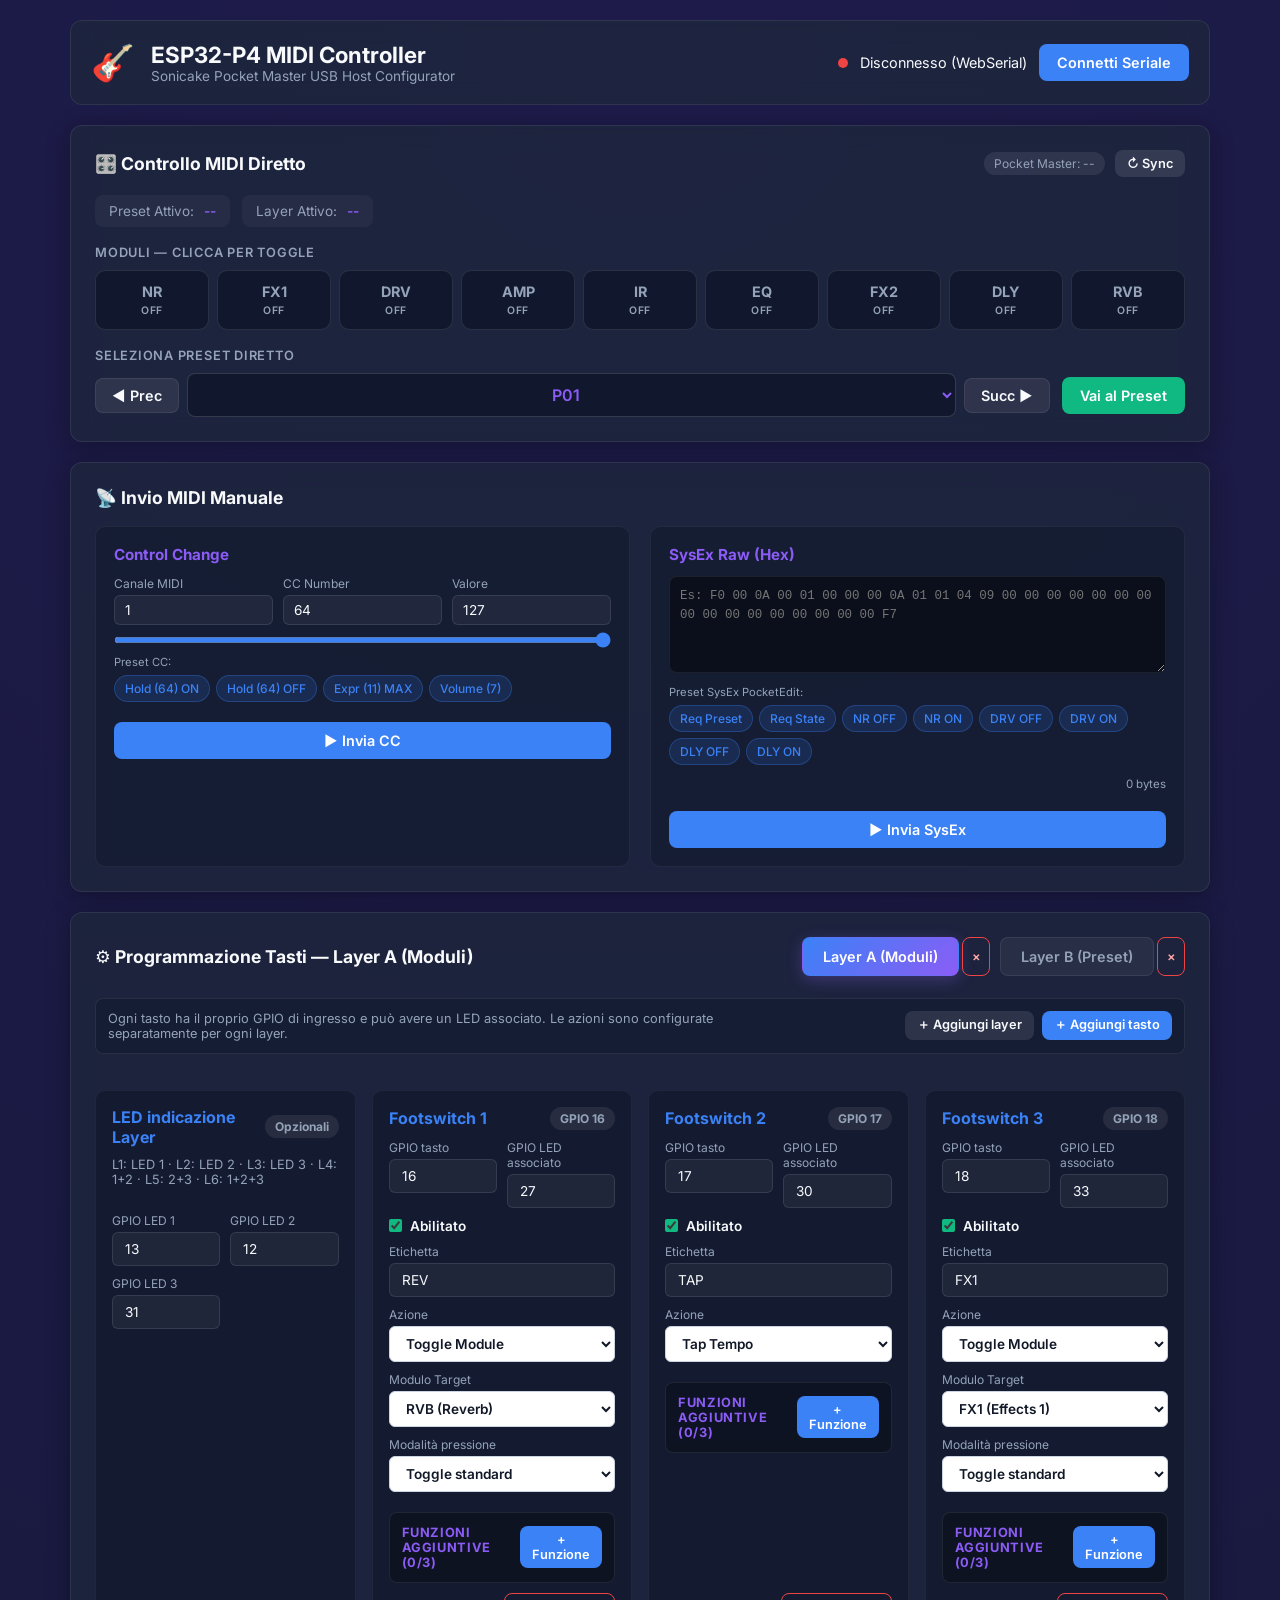
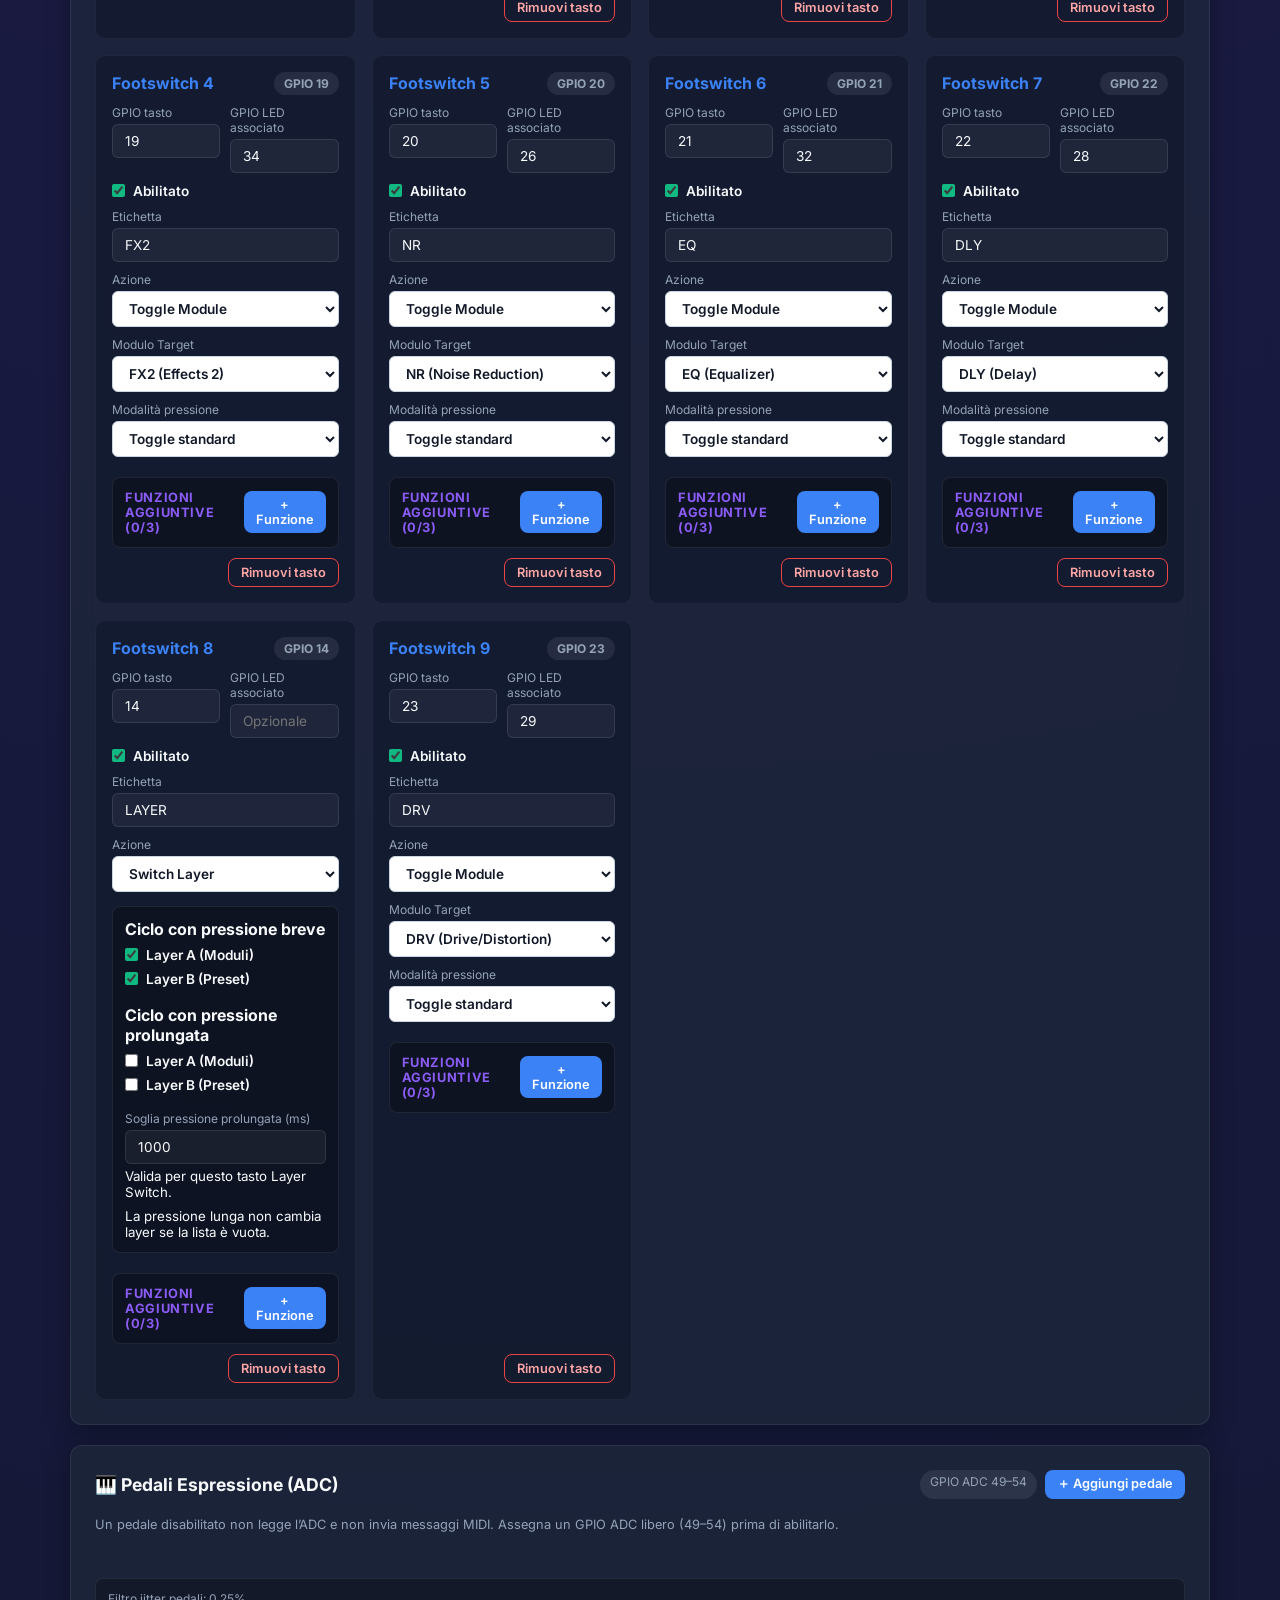
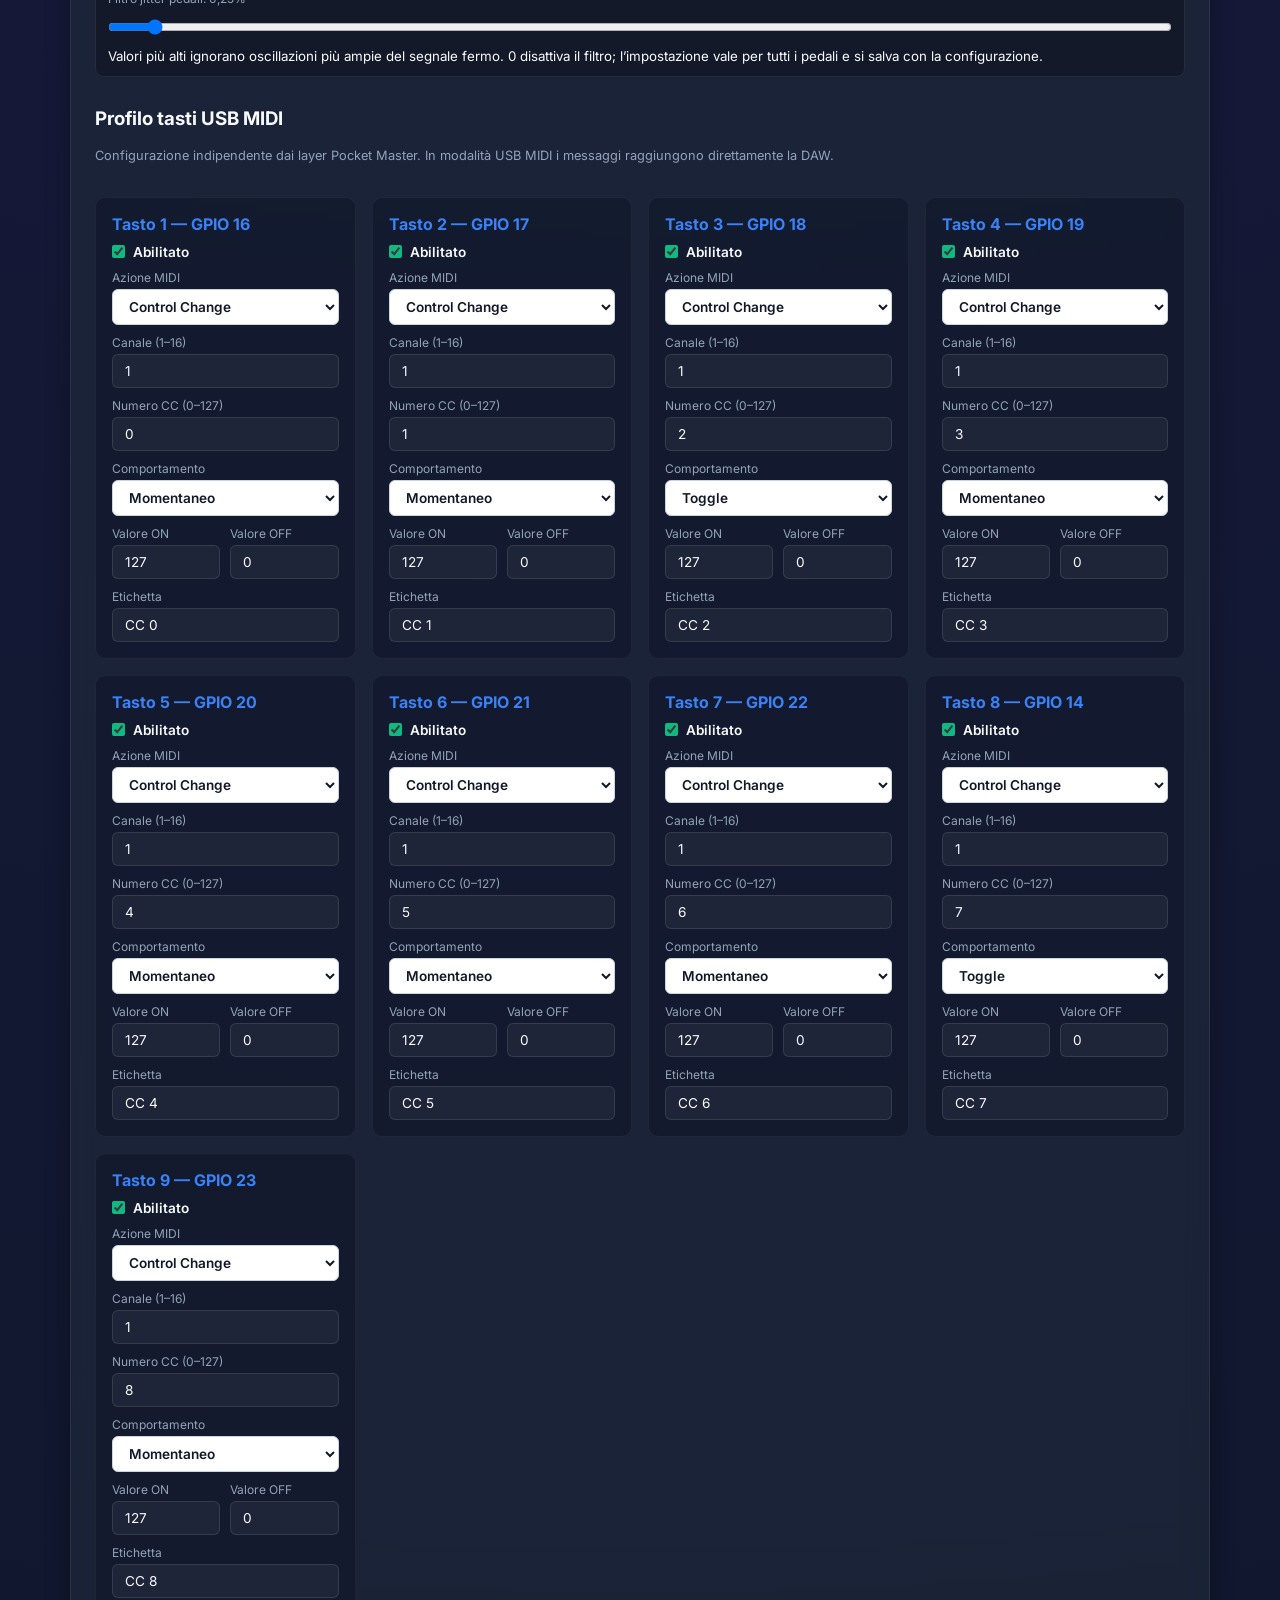
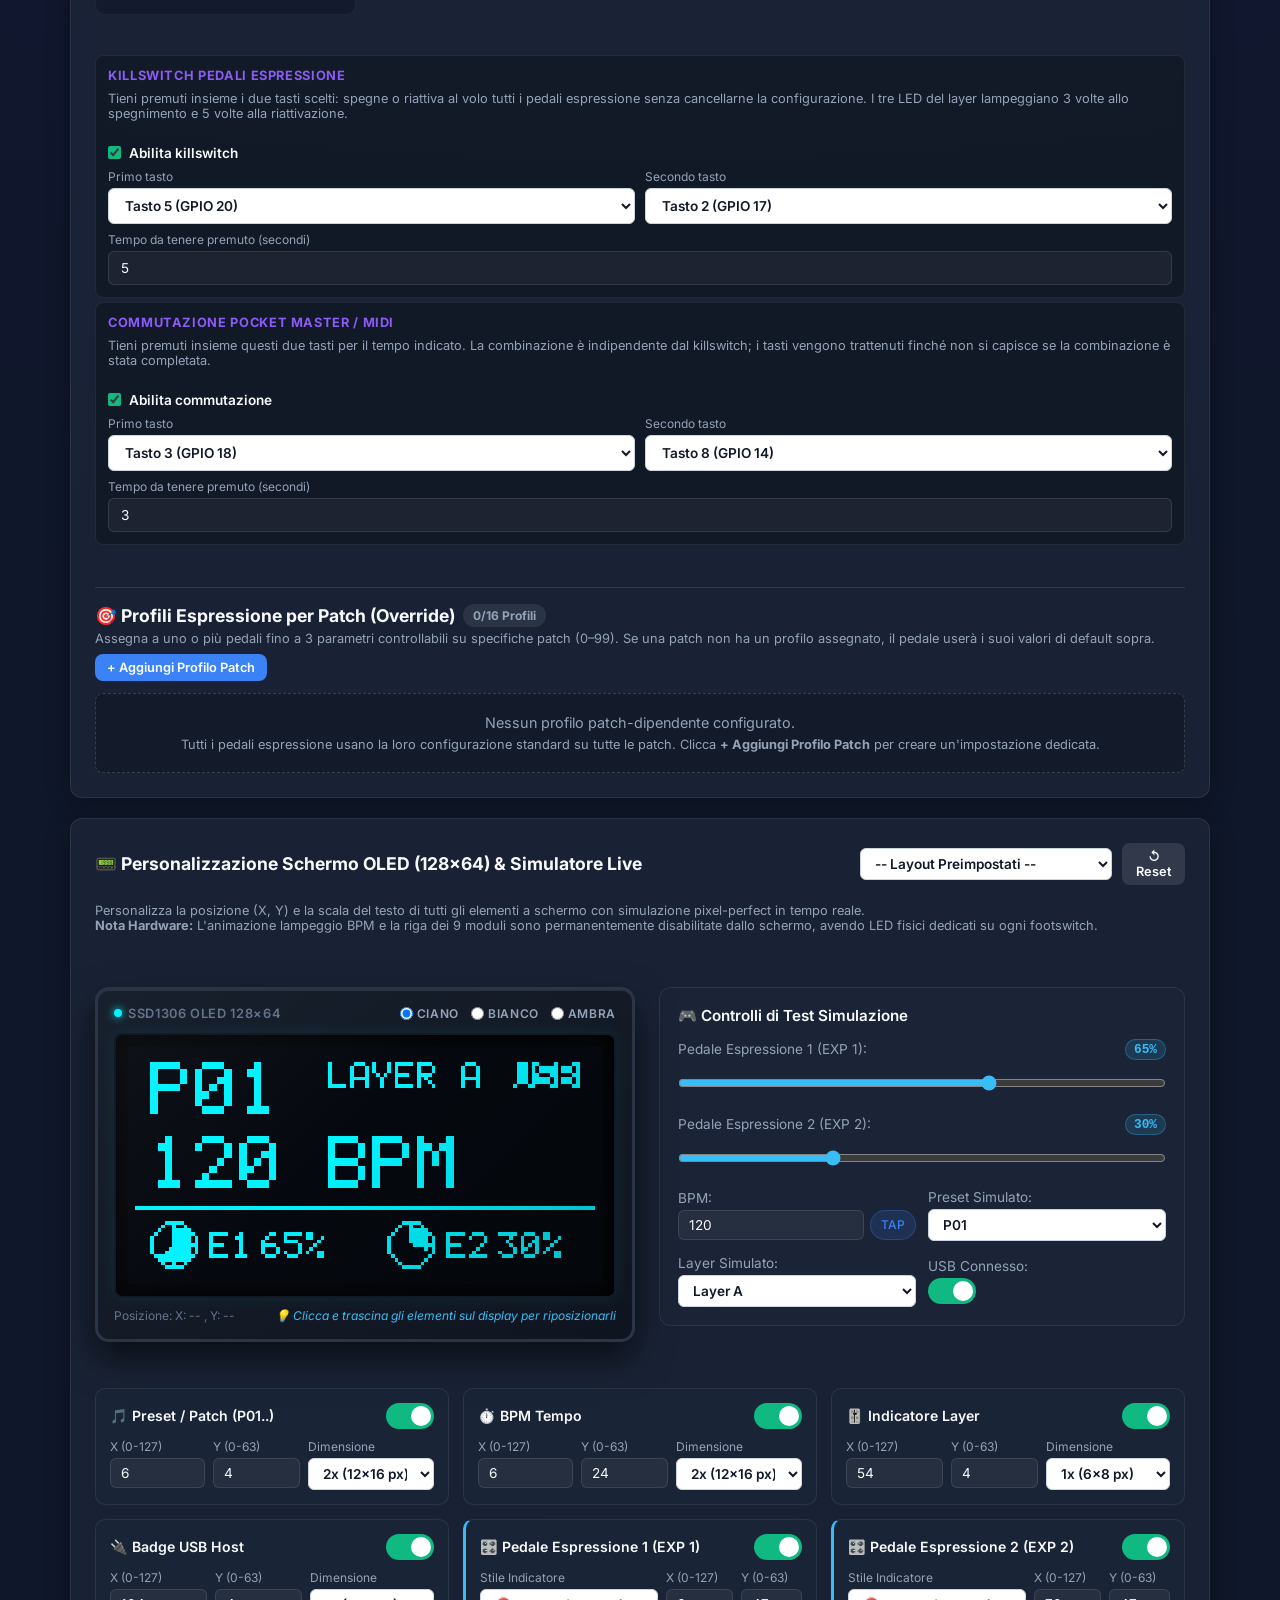
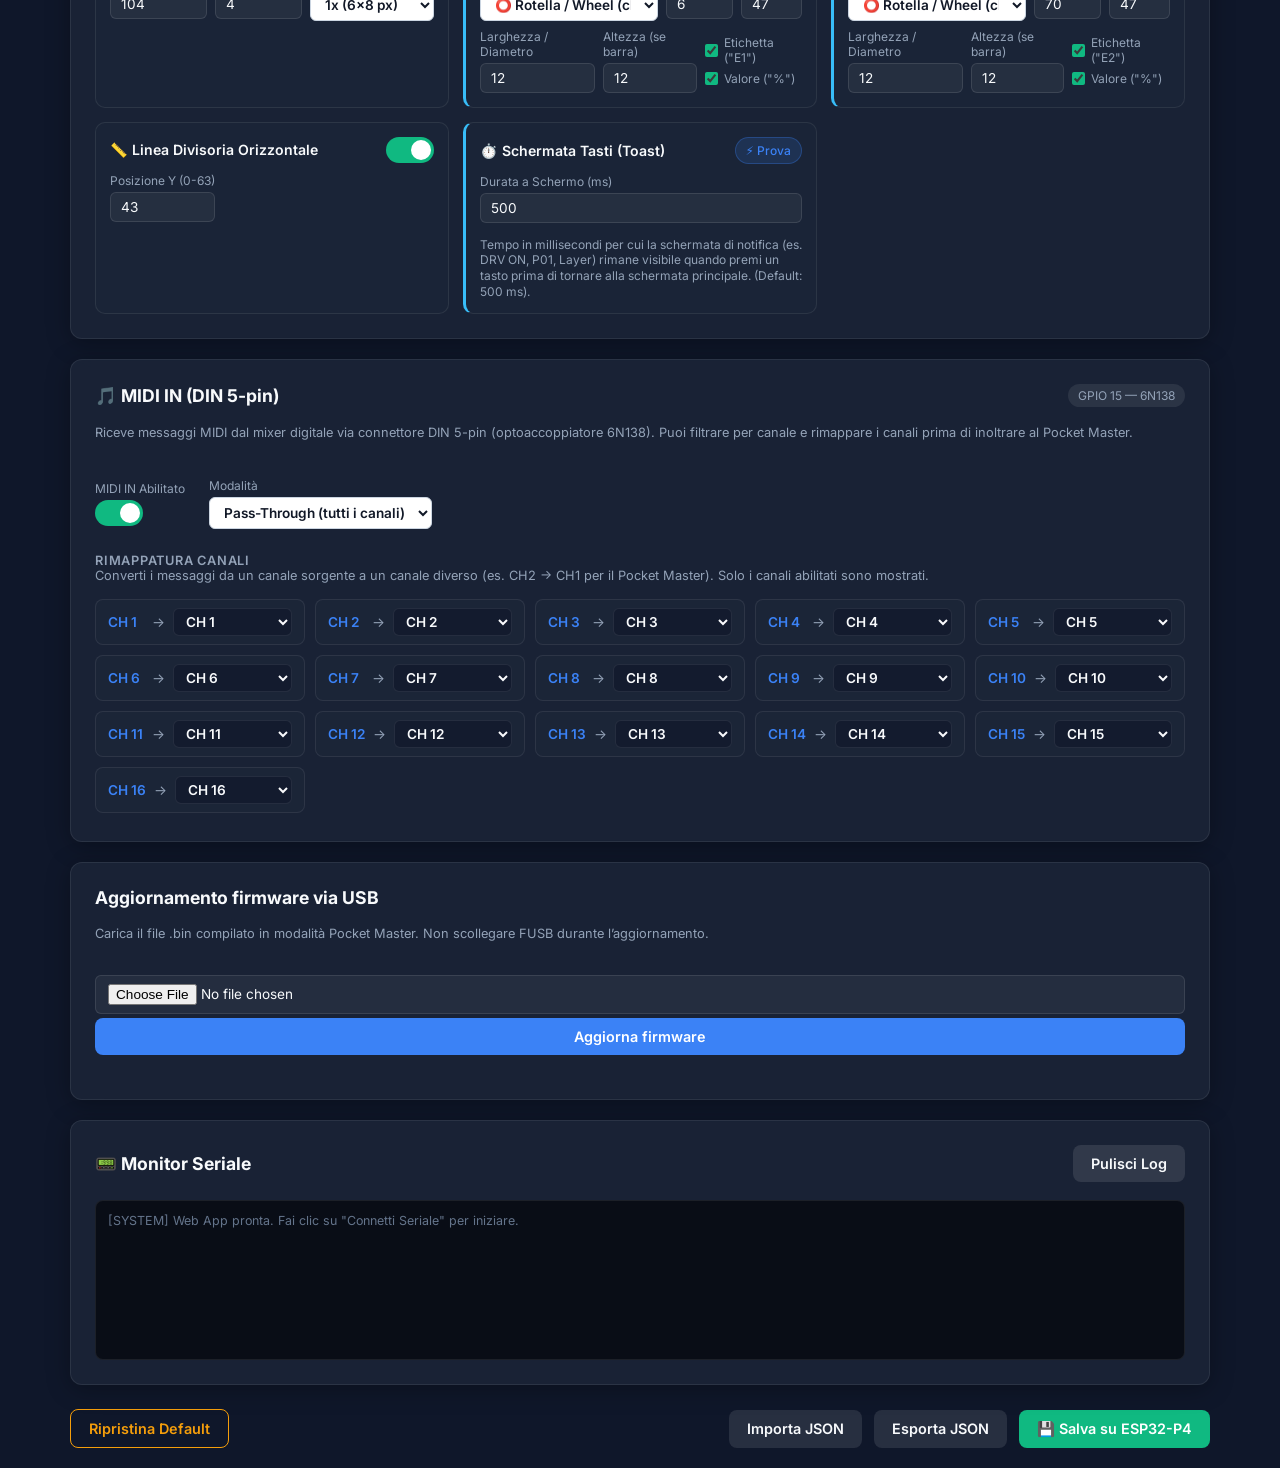
==== commit a70c0334: "Add files via upload" ====
--- a/web-app/index.html
+++ b/web-app/index.html
@@ -1713,12 +1713,24 @@
     6: "Preset Down",
     7: "Custom SysEx",
     8: "CC personalizzato",
-    9: "Scena / Patch Jump"
+    9: "Scena / Patch Jump",
+    10: "Pocket Master: scena base (CC 85)",
+    11: "Pocket Master: scena 1 (CC 82)",
+    12: "Pocket Master: scena 2 (CC 83)",
+    13: "FREEZE (CC 114, toggle 127/0)"
 };
 const BUTTON_MODE_NAMES = {
     0: "Toggle standard",
     1: "Momentaneo",
-    2: "Toggle con hold"
+    2: "Toggle con hold",
+    3: "Toggle alla pressione lunga"
+};
+const CC_BUTTON_MODE_NAMES = {
+    0: "Toggle CC 127/0",
+    1: "Momentaneo (valore configurato/0)",
+    2: "Toggle CC 127/0 con hold",
+    3: "Toggle CC 127/0 alla pressione lunga",
+    4: "Valore CC fisso configurato"
 };
 const MAX_BUTTONS = 16;
 const MAX_LAYERS = 6;
@@ -2025,7 +2037,7 @@
     configData = configData || {};
     configData.settings = configData.settings || {};
     configData.settings.expression_deadband = Math.min(1000, Math.max(0, Number(configData.settings.expression_deadband ?? 25) || 0));
-    configData.version = Math.max(Number(configData.version) || 1, 11);
+    configData.version = Math.max(Number(configData.version) || 1, 12);
     configData.layers = Array.isArray(configData.layers) ? configData.layers : [];
     configData.hardware = configData.hardware || {};
     if (!Array.isArray(configData.hardware.layer_led_gpios)) configData.hardware.layer_led_gpios = [null, null, null];
@@ -2041,11 +2053,6 @@
         pedal.label = pedal.label || `Pedale ${index + 1}`;
         pedal.calib_min = Number.isInteger(pedal.calib_min) ? pedal.calib_min : 50;
         pedal.calib_max = Number.isInteger(pedal.calib_max) ? pedal.calib_max : 3450;
-        const legacyPocketOutput = pedal.pocket_master_output || {};
-        const target1HadOutputConfig = Boolean(pedal.target1 && (
-            Object.prototype.hasOwnProperty.call(pedal.target1, 'output_mode') ||
-            Object.prototype.hasOwnProperty.call(pedal.target1, 'midi_cc_enabled')));
-        delete pedal.pocket_master_output;
         pedal.usb_midi = pedal.usb_midi || {};
         pedal.usb_midi.enabled = Boolean(pedal.usb_midi.enabled);
         pedal.usb_midi.channel = Math.min(15, Math.max(0, Number(pedal.usb_midi.channel) || 0));
@@ -2116,20 +2123,12 @@
             pedal.target3.curve = Number.isInteger(pedal.target3.curve) ? pedal.target3.curve : 0;
         }
 
-        [['target1', 11 + index], ['target2', 12 + index], ['target3', 13 + index]].forEach(([key, defaultCc]) => {
+        [['target1', 11], ['target2', 12], ['target3', 13]].forEach(([key, ccOffset]) => {
             const target = pedal[key];
-            target.output_mode = Number(target.output_mode ?? (target.midi_cc_enabled ? 1 : 0)) === 1 ? 1 : 0;
-            delete target.midi_cc_enabled;
+            target.output_mode = [0, 1].includes(Number(target.output_mode)) ? Number(target.output_mode) : 0;
             target.midi_cc_channel = Math.min(15, Math.max(0, Number(target.midi_cc_channel) || 0));
-            target.midi_cc_number = Math.min(127, Math.max(0, Number(target.midi_cc_number ?? defaultCc)));
+            target.midi_cc_number = Math.min(127, Math.max(0, Number.isInteger(target.midi_cc_number) ? target.midi_cc_number : ccOffset + index));
         });
-
-        // Migrate legacy global CC mode to an exclusive CC output on Target 1.
-        if (Number(legacyPocketOutput.mode) === 1 && !target1HadOutputConfig) {
-            pedal.target1.output_mode = 1;
-            pedal.target1.midi_cc_channel = Math.min(15, Math.max(0, Number(legacyPocketOutput.channel) || 0));
-            pedal.target1.midi_cc_number = Math.min(127, Math.max(0, Number(legacyPocketOutput.cc ?? (11 + index))));
-        }
 
         // Keep legacy fields synchronized
         pedal.module_id = pedal.target1.module_id;
@@ -2150,9 +2149,6 @@
                 item[tKey] = {
                     enabled: tIdx === 0,
                     soft_takeover: false,
-                    output_mode: 0,
-                    midi_cc_channel: 0,
-                    midi_cc_number: 11 + item.pedal_index + tIdx,
                     module_id: tIdx === 0 ? 2 : (tIdx === 1 ? 7 : 8),
                     alg_id: 0,
                     min_val: 0,
@@ -2168,10 +2164,9 @@
                 item[tKey].max_val = Number.isInteger(item[tKey].max_val) ? item[tKey].max_val : 100;
                 item[tKey].curve = Number.isInteger(item[tKey].curve) ? item[tKey].curve : 0;
             }
-            item[tKey].output_mode = Number(item[tKey].output_mode ?? (item[tKey].midi_cc_enabled ? 1 : 0)) === 1 ? 1 : 0;
-            delete item[tKey].midi_cc_enabled;
+            item[tKey].output_mode = [0, 1].includes(Number(item[tKey].output_mode)) ? Number(item[tKey].output_mode) : 0;
             item[tKey].midi_cc_channel = Math.min(15, Math.max(0, Number(item[tKey].midi_cc_channel) || 0));
-            item[tKey].midi_cc_number = Math.min(127, Math.max(0, Number(item[tKey].midi_cc_number ?? (11 + item.pedal_index + tIdx))));
+            item[tKey].midi_cc_number = Math.min(127, Math.max(0, Number.isInteger(item[tKey].midi_cc_number) ? item[tKey].midi_cc_number : 11 + tIdx));
         });
     });
     if (!configData.layers.length) configData.layers.push({ id: 'layer-1', name: 'Layer A', buttons: [] });
@@ -2234,17 +2229,36 @@
         layer.buttons.forEach((button, index) => {
             button.button_id = button.button_id || configData.hardware.buttons[button.index ?? index]?.id;
             button.enabled = button.enabled !== false;
-            button.mode = [0, 1, 2].includes(Number(button.mode)) ? Number(button.mode) : 0;
+            button.mode = [0, 1, 2, 3, 4].includes(Number(button.mode)) ? Number(button.mode) : 0;
             button.hold_ms = Math.min(10000, Math.max(100, Number(button.hold_ms) || 1000));
             button.hold_bidirectional = Boolean(button.hold_bidirectional);
             button.layer_short_mask = Number.isInteger(button.layer_short_mask) ? button.layer_short_mask : (1 << configData.layers.length) - 1;
             button.layer_long_mask = Number.isInteger(button.layer_long_mask) ? button.layer_long_mask : 0;
             button.default_scene_patch = Number.isInteger(button.default_scene_patch) ? button.default_scene_patch : null;
             button.scene_mappings = Array.isArray(button.scene_mappings) ? button.scene_mappings : [];
+            button.functions = Array.isArray(button.functions) ? button.functions.slice(0, 3) : [];
+            button.functions.forEach(fn => {
+                fn.enabled = fn.enabled !== false;
+                fn.action = Number(fn.action) || 0;
+                fn.mode = [0, 1, 2, 3, 4].includes(Number(fn.mode)) ? Number(fn.mode) : 0;
+                fn.trigger = Number(fn.trigger) === 1 ? 1 : 0;
+                fn.hold_ms = Math.min(10000, Math.max(100, Number(fn.hold_ms) || 1000));
+                fn.param1 = Number(fn.param1) || 0;
+                fn.layer_short_mask = Number.isInteger(fn.layer_short_mask) ? fn.layer_short_mask : (1 << configData.layers.length) - 1;
+                fn.layer_long_mask = Number.isInteger(fn.layer_long_mask) ? fn.layer_long_mask : 0;
+                fn.hold_bidirectional = Boolean(fn.hold_bidirectional);
+                fn.cc_channel = Number(fn.cc_channel) || 0;
+                fn.cc_number = Number(fn.cc_number) || 0;
+                fn.cc_value = Number(fn.cc_value) || 0;
+                fn.label = String(fn.label || '').slice(0, 15);
+                fn.sysex_hex = String(fn.sysex_hex || '').slice(0, 127);
+                fn.scene_mappings = Array.isArray(fn.scene_mappings) ? fn.scene_mappings : [];
+                fn.default_scene_patch = Number.isInteger(fn.default_scene_patch) ? fn.default_scene_patch : 255;
+            });
         });
         configData.hardware.buttons.forEach((hardwareButton, index) => {
             if (!layer.buttons.some(button => button.button_id === hardwareButton.id)) {
-                layer.buttons.push({ button_id: hardwareButton.id, enabled: true, action: 0, mode: 0, hold_ms: 1000, hold_bidirectional: false, param1: 0, label: `Tasto ${index + 1}`, default_scene_patch: null, scene_mappings: [] });
+                layer.buttons.push({ button_id: hardwareButton.id, enabled: true, action: 0, mode: 0, hold_ms: 1000, hold_bidirectional: false, param1: 0, label: `Tasto ${index + 1}`, default_scene_patch: null, scene_mappings: [], functions: [] });
             }
         });
     });
@@ -2380,8 +2394,12 @@
                     <div class="form-group"><label>Canale (1–16)</label><input type="number" min="1" max="16" value="${(btn.cc_channel ?? 0) + 1}" onchange="updateBtnParam(${activeLayer}, '${hardwareButton.id}', 'cc_channel', this.value)"></div>
                     <div class="form-group"><label>Controller (0–127)</label><input type="number" min="0" max="127" value="${btn.cc_number ?? 0}" onchange="updateBtnParam(${activeLayer}, '${hardwareButton.id}', 'cc_number', this.value)"></div>
                 </div>
-                <div class="form-group"><label>Valore (0–127)</label><input type="number" min="0" max="127" value="${btn.cc_value ?? 0}" onchange="updateBtnParam(${activeLayer}, '${hardwareButton.id}', 'cc_value', this.value)"></div>
+                ${[1, 4].includes(btn.mode) ? `<div class="form-group"><label>Valore CC (0–127)</label><input type="number" min="0" max="127" value="${btn.cc_value ?? 0}" onchange="updateBtnParam(${activeLayer}, '${hardwareButton.id}', 'cc_value', this.value)"></div>` : '<small>Il toggle invia CC 127 quando è attivo e CC 0 quando è spento.</small>'}
             `;
+        } else if ([10, 11, 12].includes(btn.action)) {
+            paramHTML = `<small>Invia il comando scena nativo Pocket Master con valore fisso 127. Questa azione è distinta dal CC personalizzato e da Scena / Patch Jump.</small>`;
+        } else if (btn.action === 13) {
+            paramHTML = `<small>FREEZE invia CC 114: 127 alla prima pressione, 0 alla seconda. Il LED si spegne al cambio patch e la successiva pressione riparte da 127.</small>`;
         } else if (btn.action === 9) {
             btn.scene_mappings = Array.isArray(btn.scene_mappings) ? btn.scene_mappings : [];
             const mappingsHTML = btn.scene_mappings.map((m, mIdx) => `
@@ -2468,12 +2486,55 @@
                 </select>
             </div>
             ${paramHTML}
+            ${[2, 8].includes(btn.action) ? `<div class="form-group"><label>Comportamento</label><select onchange="updateBtnMode(${activeLayer}, '${hardwareButton.id}', this.value)">${Object.entries(btn.action === 8 ? CC_BUTTON_MODE_NAMES : BUTTON_MODE_NAMES).map(([id, name]) => `<option value="${id}" ${btn.mode == id ? 'selected' : ''}>${name}</option>`).join('')}</select></div>` : ''}
+            ${[2, 8].includes(btn.action) && btn.mode === 2 ? `<div class="form-group"><label>Soglia toggle con hold (ms)</label><input type="number" min="100" max="10000" step="50" value="${btn.hold_ms || 1000}" onchange="updateBtnParam(${activeLayer}, '${hardwareButton.id}', 'hold_ms', this.value)"></div><label class="toggle-row"><input type="checkbox" ${btn.hold_bidirectional ? 'checked' : ''} onchange="updateBtnParam(${activeLayer}, '${hardwareButton.id}', 'hold_bidirectional', this.checked)"> Hold bidirezionale</label>` : ''}
+            <div class="expr-subpanel" style="margin-top:10px">
+                <div class="expr-subpanel-title" style="display:flex;justify-content:space-between;align-items:center">
+                    <span>Funzioni aggiuntive (${btn.functions.length}/3)</span>
+                    ${btn.functions.length < 3 ? `<button class="btn primary-btn small-btn" onclick="addExtraButtonFunction(${activeLayer}, '${hardwareButton.id}')">+ Funzione</button>` : ''}
+                </div>
+                ${btn.functions.map((fn, fi) => renderExtraButtonFunction(activeLayer, hardwareButton.id, fn, fi)).join('')}
+            </div>
             <div class="card-actions"><button class="btn danger-btn small-btn" onclick="removeButton('${hardwareButton.id}')">Rimuovi tasto</button></div>
         `;
         buttonsGrid.appendChild(card);
     });
     renderExpressionKillswitch();
     renderUsbMidiProfiles();
+}
+
+function renderExtraButtonFunction(layer, buttonId, fn, index) {
+    const field = (key, value, label, min = 0, max = 127) => `<div class="form-group"><label>${label}</label><input type="number" min="${min}" max="${max}" value="${value ?? 0}" onchange="updateExtraButtonFunction(${layer}, '${buttonId}', ${index}, '${key}', this.value)"></div>`;
+    let actionFields = '';
+    if (fn.action === 1) actionFields = `<div class="form-group"><label>Modulo</label><select onchange="updateExtraButtonFunction(${layer}, '${buttonId}', ${index}, 'param1', this.value)">${MODULE_NAMES.map(m => `<option value="${m.id}" ${fn.param1 === m.id ? 'selected' : ''}>${m.name} (${m.full})</option>`).join('')}</select></div>`;
+    else if (fn.action === 2) actionFields = field('param1', fn.param1, 'Preset (0–99)', 0, 99);
+    else if (fn.action === 4) {
+        const choices = key => configData.layers.map((item, layerIndex) => `<label class="toggle-row"><input type="checkbox" ${(Number(fn[key]) & (1 << layerIndex)) ? 'checked' : ''} onchange="updateExtraLayerMask(${layer}, '${buttonId}', ${index}, '${key}', ${layerIndex}, this.checked)"> Layer ${String.fromCharCode(65 + layerIndex)} (${item.name})</label>`).join('');
+        actionFields = `<div class="expr-subpanel"><strong>Layer con pressione breve</strong>${choices('layer_short_mask')}<strong style="display:block;margin-top:8px">Layer con pressione lunga</strong>${choices('layer_long_mask')}</div>`;
+    }
+    else if (fn.action === 8) actionFields = `<div class="pin-row">${field('cc_channel', Number(fn.cc_channel) + 1, 'Canale MIDI (1–16)', 1, 16)}${field('cc_number', fn.cc_number, 'Numero CC')}</div>${[1, 4].includes(fn.mode) ? field('cc_value', fn.cc_value, 'Valore CC') : '<small>Il toggle invia CC 127 quando è attivo e CC 0 quando è spento.</small>'}`;
+    else if ([10, 11, 12].includes(fn.action)) actionFields = `<small>Invia il comando scena nativo Pocket Master con valore fisso 127.</small>`;
+    else if (fn.action === 13) actionFields = `<small>FREEZE invia CC 114: 127 alla prima pressione, 0 alla seconda. Il LED si spegne al cambio patch e la successiva pressione riparte da 127.</small>`;
+    else if (fn.action === 7) actionFields = `<div class="form-group"><label>SysEx Hex</label><input type="text" value="${fn.sysex_hex || ''}" onchange="updateExtraButtonFunction(${layer}, '${buttonId}', ${index}, 'sysex_hex', this.value)"></div>`;
+    else if (fn.action === 9) actionFields = field('default_scene_patch', fn.default_scene_patch < 100 ? fn.default_scene_patch : 0, 'Patch di destinazione (0–99)', 0, 99);
+    const supportsBehavior = [1, 2, 8, 9].includes(fn.action);
+    const pressMode = supportsBehavior
+        ? (fn.trigger === 1 ? (fn.mode === 1 ? 'long_momentary' : fn.mode === 4 ? 'long_cc_fixed' : 'long_toggle') : (fn.mode === 1 ? 'short_momentary' : fn.mode === 2 ? 'short_hold' : fn.mode === 4 ? 'short_cc_fixed' : 'short_toggle'))
+        : (fn.trigger === 1 ? 'long_action' : 'short_action');
+    const pressModeOptions = supportsBehavior
+        ? [['short_toggle', 'Toggle 127/0 con pressione breve'], ['short_momentary', 'Momentaneo (valore/0)'], ['short_hold', 'Toggle 127/0 con hold'], ['long_toggle', 'Toggle 127/0 alla pressione lunga'], ['long_momentary', 'Momentaneo alla pressione lunga'], ...(fn.action === 8 ? [['short_cc_fixed', 'CC fisso con pressione breve'], ['long_cc_fixed', 'CC fisso alla pressione lunga']] : [])]
+        : [['short_action', 'Pressione breve'], ['long_action', 'Pressione lunga']];
+    return `<div class="expr-subpanel" style="margin-top:8px">
+        <div class="btn-card-header"><strong>Funzione ${index + 2}</strong><button class="btn danger-btn small-btn" onclick="removeExtraButtonFunction(${layer}, '${buttonId}', ${index})">Rimuovi</button></div>
+        <label class="toggle-row"><input type="checkbox" ${fn.enabled ? 'checked' : ''} onchange="updateExtraButtonFunction(${layer}, '${buttonId}', ${index}, 'enabled', this.checked)"> Abilitata</label>
+        <div class="form-group"><label>Azione</label><select onchange="updateExtraButtonFunction(${layer}, '${buttonId}', ${index}, 'action', this.value)">${Object.entries(ACTION_NAMES).map(([id, name]) => `<option value="${id}" ${fn.action == id ? 'selected' : ''}>${name}</option>`).join('')}</select></div>
+        <div class="form-group"><label>Modalità pressione</label><select onchange="updateExtraPressMode(${layer}, '${buttonId}', ${index}, this.value)">${pressModeOptions.map(([id, name]) => `<option value="${id}" ${pressMode === id ? 'selected' : ''}>${name}</option>`).join('')}</select></div>
+        ${fn.mode === 2 ? field('hold_ms', fn.hold_ms, 'Soglia toggle con hold (ms)', 100, 10000) : ''}
+        ${(fn.mode === 2 && [1, 2, 8, 9].includes(fn.action)) ? `<label class="toggle-row"><input type="checkbox" ${fn.hold_bidirectional ? 'checked' : ''} onchange="updateExtraButtonFunction(${layer}, '${buttonId}', ${index}, 'hold_bidirectional', this.checked)"> Hold bidirezionale</label>` : ''}
+        ${fn.trigger === 1 && fn.mode !== 2 ? '<small>La soglia pressione lunga usa il valore globale configurato nel firmware.</small>' : ''}
+        <div class="form-group"><label>Etichetta</label><input type="text" maxlength="15" value="${fn.label || ''}" onchange="updateExtraButtonFunction(${layer}, '${buttonId}', ${index}, 'label', this.value)"></div>
+        ${actionFields}
+    </div>`;
 }
 
 function renderUsbMidiProfiles() {
@@ -2513,37 +2574,23 @@
     renderUsbMidiProfiles();
 }
 
-function renderExprTargetOutput(target, targetKey, index, updateFunction, params) {
-    const fieldsDisabled = !target.enabled;
+function exprTargetOutputFields(index, path, target, enabled, updateFunction) {
+    const disabled = enabled ? '' : 'disabled';
+    const isCc = target.output_mode === 1;
     return `
         <div class="form-group">
-            <label>Tipo di uscita</label>
-            <select ${fieldsDisabled ? 'disabled' : ''} onchange="${updateFunction}(${index}, '${targetKey}.output_mode', this.value)">
-                <option value="0" ${target.output_mode === 0 ? 'selected' : ''}>SysEx - Pocket Master</option>
-                <option value="1" ${target.output_mode === 1 ? 'selected' : ''}>CC - MIDI</option>
+            <label>Tipo uscita</label>
+            <select ${disabled} onchange="${updateFunction}(${index}, '${path}.output_mode', this.value)">
+                <option value="0" ${!isCc ? 'selected' : ''}>Parametro Pocket Master (SysEx)</option>
+                <option value="1" ${isCc ? 'selected' : ''}>MIDI CC</option>
             </select>
         </div>
-        ${target.output_mode === 1 ? `
-            <div class="pin-row">
-                <div class="form-group"><label>Canale CC (1-16)</label><input type="number" min="1" max="16" value="${target.midi_cc_channel + 1}" ${fieldsDisabled ? 'disabled' : ''} onchange="${updateFunction}(${index}, '${targetKey}.midi_cc_channel', this.value)"></div>
-                <div class="form-group"><label>Numero CC (0-127)</label><input type="number" min="0" max="127" value="${target.midi_cc_number}" ${fieldsDisabled ? 'disabled' : ''} onchange="${updateFunction}(${index}, '${targetKey}.midi_cc_number', this.value)"></div>
-            </div>
-            <div class="expr-hint">Questo target invia solo il CC. Curva e Min/Max qui sotto definiscono il valore MIDI 0-127.</div>
-        ` : `
-            <div class="form-group">
-                <label>Modulo Target</label>
-                <select ${fieldsDisabled ? 'disabled' : ''} onchange="${updateFunction}(${index}, '${targetKey}.module_id', this.value)">
-                    ${MODULE_NAMES.map(m => `<option value="${m.id}" ${target.module_id === m.id ? 'selected' : ''}>${m.name} (${m.full})</option>`).join('')}
-                </select>
-            </div>
-            <div class="form-group">
-                <label>Parametro Effetto</label>
-                <select ${fieldsDisabled ? 'disabled' : ''} onchange="${updateFunction}(${index}, '${targetKey}.alg_id', this.value)">
-                    ${params.map(p => `<option value="${p.alg}" ${target.alg_id === p.alg ? 'selected' : ''}>${p.name}</option>`).join('')}
-                </select>
-            </div>
-        `}`;
-}
+        ${isCc ? `<div class="pin-row">
+            <div class="form-group"><label>Canale MIDI (1–16)</label><input type="number" min="1" max="16" value="${target.midi_cc_channel + 1}" ${disabled} onchange="${updateFunction}(${index}, '${path}.midi_cc_channel', this.value)"></div>
+            <div class="form-group"><label>Numero CC (0–127)</label><input type="number" min="0" max="127" value="${target.midi_cc_number}" ${disabled} onchange="${updateFunction}(${index}, '${path}.midi_cc_number', this.value)"></div>
+        </div>` : ''}`;
+}
+
 function renderExprPedals() {
     renderExpressionDeadband();
     exprGrid.innerHTML = '';
@@ -2593,11 +2640,6 @@
             </div>
 
             <div class="expr-subpanel">
-                <div class="expr-subpanel-title"><span>Uscita Pocket Master</span></div>
-                <div class="expr-hint">Scegli per ogni target se inviare SysEx al Pocket Master oppure un CC MIDI. La scelta è indipendente per ciascun target.</div>
-            </div>
-
-            <div class="expr-subpanel">
                 <div class="expr-subpanel-title"><span>Uscita USB MIDI (solo modalità MIDI)</span></div>
                 <label class="toggle-row"><input type="checkbox" ${exp.usb_midi.enabled ? 'checked' : ''} onchange="updateExprPedal(${i}, 'usb_midi.enabled', this.checked)"> Invia come CC alla DAW</label>
                 <div class="pin-row">
@@ -2618,7 +2660,19 @@
                         <input type="checkbox" ${t1.enabled ? 'checked' : ''} onchange="updateExprPedal(${i}, 'target1.enabled', this.checked)"> Attivo
                     </label>
                 </div>
-                ${renderExprTargetOutput(t1, 'target1', i, 'updateExprPedal', t1Params)}
+                ${exprTargetOutputFields(i, 'target1', t1, t1.enabled, 'updateExprPedal')}
+                <div class="form-group" style="${t1.output_mode === 1 ? 'display:none' : ''}">
+                    <label>Modulo Target</label>
+                    <select onchange="updateExprPedal(${i}, 'target1.module_id', this.value)">
+                        ${MODULE_NAMES.map(m => `<option value="${m.id}" ${t1.module_id === m.id ? 'selected' : ''}>${m.name} (${m.full})</option>`).join('')}
+                    </select>
+                </div>
+                <div class="form-group" style="${t1.output_mode === 1 ? 'display:none' : ''}">
+                    <label>Parametro Effetto</label>
+                    <select onchange="updateExprPedal(${i}, 'target1.alg_id', this.value)">
+                        ${t1Params.map(p => `<option value="${p.alg}" ${t1.alg_id === p.alg ? 'selected' : ''}>${p.name}</option>`).join('')}
+                    </select>
+                </div>
                 <div class="expr-range-row">
                     <div class="form-group">
                         <label>Min (%)</label>
@@ -2635,10 +2689,9 @@
                         ${EXPR_CURVES.map(c => `<option value="${c.id}" ${t1.curve === c.id ? 'selected' : ''}>${c.name}</option>`).join('')}
                     </select>
                 </div>
-                <label class="toggle-row" title="Evita salti: il target riprende il controllo quando il pedale raggiunge il suo ultimo valore inviato." style="${t1.output_mode === 1 ? 'display:none' : ''}">
+                <label class="toggle-row" style="${t1.output_mode === 1 ? 'display:none' : ''}" title="Evita salti: il target riprende il controllo quando il pedale raggiunge il suo ultimo valore inviato.">
                     <input type="checkbox" ${t1.soft_takeover ? 'checked' : ''} onchange="updateExprPedal(${i}, 'target1.soft_takeover', this.checked)"> Soft takeover
                 </label>
-                
             </div>
 
             <!-- TARGET 2: Parametro Secondario (Doppio Controllo) -->
@@ -2649,7 +2702,19 @@
                         <input type="checkbox" ${t2.enabled ? 'checked' : ''} onchange="updateExprPedal(${i}, 'target2.enabled', this.checked)"> Attivo
                     </label>
                 </div>
-                ${renderExprTargetOutput(t2, 'target2', i, 'updateExprPedal', t2Params)}
+                ${exprTargetOutputFields(i, 'target2', t2, t2.enabled, 'updateExprPedal')}
+                <div class="form-group" style="${t2.output_mode === 1 ? 'display:none' : ''}">
+                    <label>Modulo Target</label>
+                    <select ${t2.enabled ? '' : 'disabled'} onchange="updateExprPedal(${i}, 'target2.module_id', this.value)">
+                        ${MODULE_NAMES.map(m => `<option value="${m.id}" ${t2.module_id === m.id ? 'selected' : ''}>${m.name} (${m.full})</option>`).join('')}
+                    </select>
+                </div>
+                <div class="form-group" style="${t2.output_mode === 1 ? 'display:none' : ''}">
+                    <label>Parametro Effetto</label>
+                    <select ${t2.enabled ? '' : 'disabled'} onchange="updateExprPedal(${i}, 'target2.alg_id', this.value)">
+                        ${t2Params.map(p => `<option value="${p.alg}" ${t2.alg_id === p.alg ? 'selected' : ''}>${p.name}</option>`).join('')}
+                    </select>
+                </div>
                 <div class="expr-range-row">
                     <div class="form-group">
                         <label>Min (%)</label>
@@ -2666,10 +2731,9 @@
                         ${EXPR_CURVES.map(c => `<option value="${c.id}" ${t2.curve === c.id ? 'selected' : ''}>${c.name}</option>`).join('')}
                     </select>
                 </div>
-                <label class="toggle-row" title="Evita salti: il target riprende il controllo quando il pedale raggiunge il suo ultimo valore inviato." style="${t2.output_mode === 1 ? 'display:none' : ''}">
+                <label class="toggle-row" style="${t2.output_mode === 1 ? 'display:none' : ''}" title="Evita salti: il target riprende il controllo quando il pedale raggiunge il suo ultimo valore inviato.">
                     <input type="checkbox" ${t2.soft_takeover ? 'checked' : ''} ${t2.enabled ? '' : 'disabled'} onchange="updateExprPedal(${i}, 'target2.soft_takeover', this.checked)"> Soft takeover
                 </label>
-                
             </div>
 
             <!-- TARGET 3: Parametro Terziario (Controllo Triplo) -->
@@ -2680,7 +2744,19 @@
                         <input type="checkbox" ${t3.enabled ? 'checked' : ''} onchange="updateExprPedal(${i}, 'target3.enabled', this.checked)"> Attivo
                     </label>
                 </div>
-                ${renderExprTargetOutput(t3, 'target3', i, 'updateExprPedal', t3Params)}
+                ${exprTargetOutputFields(i, 'target3', t3, t3.enabled, 'updateExprPedal')}
+                <div class="form-group" style="${t3.output_mode === 1 ? 'display:none' : ''}">
+                    <label>Modulo Target</label>
+                    <select ${t3.enabled ? '' : 'disabled'} onchange="updateExprPedal(${i}, 'target3.module_id', this.value)">
+                        ${MODULE_NAMES.map(m => `<option value="${m.id}" ${t3.module_id === m.id ? 'selected' : ''}>${m.name} (${m.full})</option>`).join('')}
+                    </select>
+                </div>
+                <div class="form-group" style="${t3.output_mode === 1 ? 'display:none' : ''}">
+                    <label>Parametro Effetto</label>
+                    <select ${t3.enabled ? '' : 'disabled'} onchange="updateExprPedal(${i}, 'target3.alg_id', this.value)">
+                        ${t3Params.map(p => `<option value="${p.alg}" ${t3.alg_id === p.alg ? 'selected' : ''}>${p.name}</option>`).join('')}
+                    </select>
+                </div>
                 <div class="expr-range-row">
                     <div class="form-group">
                         <label>Min (%)</label>
@@ -2697,10 +2773,9 @@
                         ${EXPR_CURVES.map(c => `<option value="${c.id}" ${t3.curve === c.id ? 'selected' : ''}>${c.name}</option>`).join('')}
                     </select>
                 </div>
-                <label class="toggle-row" title="Evita salti: il target riprende il controllo quando il pedale raggiunge il suo ultimo valore inviato." style="${t3.output_mode === 1 ? 'display:none' : ''}">
+                <label class="toggle-row" style="${t3.output_mode === 1 ? 'display:none' : ''}" title="Evita salti: il target riprende il controllo quando il pedale raggiunge il suo ultimo valore inviato.">
                     <input type="checkbox" ${t3.soft_takeover ? 'checked' : ''} ${t3.enabled ? '' : 'disabled'} onchange="updateExprPedal(${i}, 'target3.soft_takeover', this.checked)"> Soft takeover
                 </label>
-                
             </div>
 
             <div class="card-actions">
@@ -2805,7 +2880,7 @@
         } else if (sub === 'soft_takeover') {
             pedal[targetKey].soft_takeover = Boolean(value);
         } else if (sub === 'output_mode') {
-            pedal[targetKey].output_mode = Number(value) === 1 ? 1 : 0;
+            pedal[targetKey].output_mode = Math.min(1, Math.max(0, parseInt(value) || 0));
         } else if (sub === 'midi_cc_channel') {
             pedal[targetKey].midi_cc_channel = Math.min(15, Math.max(0, (parseInt(value) || 1) - 1));
         } else if (sub === 'midi_cc_number') {
@@ -3010,7 +3085,19 @@
                                     <input type="checkbox" ${t1.enabled ? 'checked' : ''} onchange="updateExprPatchSetting(${idx}, 'target1.enabled', this.checked)"> Attivo
                                 </label>
                             </div>
-                            ${renderExprTargetOutput(t1, 'target1', idx, 'updateExprPatchSetting', t1Params)}
+                            ${exprTargetOutputFields(idx, 'target1', t1, t1.enabled, 'updateExprPatchSetting')}
+                            <div class="form-group" style="${t1.output_mode === 1 ? 'display:none' : ''}">
+                                <label>Modulo Target</label>
+                                <select ${t1.enabled ? '' : 'disabled'} onchange="updateExprPatchSetting(${idx}, 'target1.module_id', this.value)">
+                                    ${MODULE_NAMES.map(m => `<option value="${m.id}" ${t1.module_id === m.id ? 'selected' : ''}>${m.name} (${m.full})</option>`).join('')}
+                                </select>
+                            </div>
+                            <div class="form-group" style="${t1.output_mode === 1 ? 'display:none' : ''}">
+                                <label>Parametro Effetto</label>
+                                <select ${t1.enabled ? '' : 'disabled'} onchange="updateExprPatchSetting(${idx}, 'target1.alg_id', this.value)">
+                                    ${t1Params.map(p => `<option value="${p.alg}" ${t1.alg_id === p.alg ? 'selected' : ''}>${p.name}</option>`).join('')}
+                                </select>
+                            </div>
                             <div class="expr-range-row">
                                 <div class="form-group">
                                     <label>Min (%)</label>
@@ -3027,10 +3114,9 @@
                                     ${EXPR_CURVES.map(c => `<option value="${c.id}" ${t1.curve === c.id ? 'selected' : ''}>${c.name}</option>`).join('')}
                                 </select>
                             </div>
-                            <label class="toggle-row" title="Evita salti: il target riprende il controllo quando il pedale raggiunge il suo ultimo valore inviato." style="${t1.output_mode === 1 ? 'display:none' : ''}">
+                            <label class="toggle-row" style="${t1.output_mode === 1 ? 'display:none' : ''}" title="Evita salti: il target riprende il controllo quando il pedale raggiunge il suo ultimo valore inviato.">
                                 <input type="checkbox" ${t1.soft_takeover ? 'checked' : ''} ${t1.enabled ? '' : 'disabled'} onchange="updateExprPatchSetting(${idx}, 'target1.soft_takeover', this.checked)"> Soft takeover
                             </label>
-                            
                         </div>
 
                         <!-- TARGET 2 -->
@@ -3041,7 +3127,19 @@
                                     <input type="checkbox" ${t2.enabled ? 'checked' : ''} onchange="updateExprPatchSetting(${idx}, 'target2.enabled', this.checked)"> Attivo
                                 </label>
                             </div>
-                            ${renderExprTargetOutput(t2, 'target2', idx, 'updateExprPatchSetting', t2Params)}
+                            ${exprTargetOutputFields(idx, 'target2', t2, t2.enabled, 'updateExprPatchSetting')}
+                            <div class="form-group" style="${t2.output_mode === 1 ? 'display:none' : ''}">
+                                <label>Modulo Target</label>
+                                <select ${t2.enabled ? '' : 'disabled'} onchange="updateExprPatchSetting(${idx}, 'target2.module_id', this.value)">
+                                    ${MODULE_NAMES.map(m => `<option value="${m.id}" ${t2.module_id === m.id ? 'selected' : ''}>${m.name} (${m.full})</option>`).join('')}
+                                </select>
+                            </div>
+                            <div class="form-group" style="${t2.output_mode === 1 ? 'display:none' : ''}">
+                                <label>Parametro Effetto</label>
+                                <select ${t2.enabled ? '' : 'disabled'} onchange="updateExprPatchSetting(${idx}, 'target2.alg_id', this.value)">
+                                    ${t2Params.map(p => `<option value="${p.alg}" ${t2.alg_id === p.alg ? 'selected' : ''}>${p.name}</option>`).join('')}
+                                </select>
+                            </div>
                             <div class="expr-range-row">
                                 <div class="form-group">
                                     <label>Min (%)</label>
@@ -3058,10 +3156,9 @@
                                     ${EXPR_CURVES.map(c => `<option value="${c.id}" ${t2.curve === c.id ? 'selected' : ''}>${c.name}</option>`).join('')}
                                 </select>
                             </div>
-                            <label class="toggle-row" title="Evita salti: il target riprende il controllo quando il pedale raggiunge il suo ultimo valore inviato." style="${t2.output_mode === 1 ? 'display:none' : ''}">
+                            <label class="toggle-row" style="${t2.output_mode === 1 ? 'display:none' : ''}" title="Evita salti: il target riprende il controllo quando il pedale raggiunge il suo ultimo valore inviato.">
                                 <input type="checkbox" ${t2.soft_takeover ? 'checked' : ''} ${t2.enabled ? '' : 'disabled'} onchange="updateExprPatchSetting(${idx}, 'target2.soft_takeover', this.checked)"> Soft takeover
                             </label>
-                            
                         </div>
 
                         <!-- TARGET 3 -->
@@ -3072,7 +3169,19 @@
                                     <input type="checkbox" ${t3.enabled ? 'checked' : ''} onchange="updateExprPatchSetting(${idx}, 'target3.enabled', this.checked)"> Attivo
                                 </label>
                             </div>
-                            ${renderExprTargetOutput(t3, 'target3', idx, 'updateExprPatchSetting', t3Params)}
+                            ${exprTargetOutputFields(idx, 'target3', t3, t3.enabled, 'updateExprPatchSetting')}
+                            <div class="form-group" style="${t3.output_mode === 1 ? 'display:none' : ''}">
+                                <label>Modulo Target</label>
+                                <select ${t3.enabled ? '' : 'disabled'} onchange="updateExprPatchSetting(${idx}, 'target3.module_id', this.value)">
+                                    ${MODULE_NAMES.map(m => `<option value="${m.id}" ${t3.module_id === m.id ? 'selected' : ''}>${m.name} (${m.full})</option>`).join('')}
+                                </select>
+                            </div>
+                            <div class="form-group" style="${t3.output_mode === 1 ? 'display:none' : ''}">
+                                <label>Parametro Effetto</label>
+                                <select ${t3.enabled ? '' : 'disabled'} onchange="updateExprPatchSetting(${idx}, 'target3.alg_id', this.value)">
+                                    ${t3Params.map(p => `<option value="${p.alg}" ${t3.alg_id === p.alg ? 'selected' : ''}>${p.name}</option>`).join('')}
+                                </select>
+                            </div>
                             <div class="expr-range-row">
                                 <div class="form-group">
                                     <label>Min (%)</label>
@@ -3089,10 +3198,9 @@
                                     ${EXPR_CURVES.map(c => `<option value="${c.id}" ${t3.curve === c.id ? 'selected' : ''}>${c.name}</option>`).join('')}
                                 </select>
                             </div>
-                            <label class="toggle-row" title="Evita salti: il target riprende il controllo quando il pedale raggiunge il suo ultimo valore inviato." style="${t3.output_mode === 1 ? 'display:none' : ''}">
+                            <label class="toggle-row" style="${t3.output_mode === 1 ? 'display:none' : ''}" title="Evita salti: il target riprende il controllo quando il pedale raggiunge il suo ultimo valore inviato.">
                                 <input type="checkbox" ${t3.soft_takeover ? 'checked' : ''} ${t3.enabled ? '' : 'disabled'} onchange="updateExprPatchSetting(${idx}, 'target3.soft_takeover', this.checked)"> Soft takeover
                             </label>
-                            
                         </div>
 
                         <div class="card-actions" style="margin-top: 10px;">
@@ -3142,9 +3250,6 @@
         target1: {
             enabled: true,
             soft_takeover: false,
-            output_mode: 0,
-            midi_cc_channel: 0,
-            midi_cc_number: 11,
             module_id: 2,
             alg_id: 0,
             min_val: 0,
@@ -3154,9 +3259,6 @@
         target2: {
             enabled: false,
             soft_takeover: false,
-            output_mode: 0,
-            midi_cc_channel: 0,
-            midi_cc_number: 12,
             module_id: 7,
             alg_id: 0,
             min_val: 0,
@@ -3166,9 +3268,6 @@
         target3: {
             enabled: false,
             soft_takeover: false,
-            output_mode: 0,
-            midi_cc_channel: 0,
-            midi_cc_number: 13,
             module_id: 8,
             alg_id: 0,
             min_val: 0,
@@ -3200,7 +3299,7 @@
         } else if (sub === 'soft_takeover') {
             item[targetKey].soft_takeover = Boolean(value);
         } else if (sub === 'output_mode') {
-            item[targetKey].output_mode = Number(value) === 1 ? 1 : 0;
+            item[targetKey].output_mode = Math.min(1, Math.max(0, parseInt(value) || 0));
         } else if (sub === 'midi_cc_channel') {
             item[targetKey].midi_cc_channel = Math.min(15, Math.max(0, (parseInt(value) || 1) - 1));
         } else if (sub === 'midi_cc_number') {
@@ -3256,7 +3355,8 @@
 }
 
 function updateBtnMode(layer, buttonId, modeVal) {
-    getLayerButton(layer, buttonId).mode = parseInt(modeVal);
+    const button = getLayerButton(layer, buttonId);
+    button.mode = parseInt(modeVal);
     renderButtons();
 }
 
@@ -3265,6 +3365,50 @@
     if (field === 'cc_channel') val = Math.max(0, parseInt(val) - 1);
     getLayerButton(layer, buttonId)[field] = val;
     if (field === 'hold_bidirectional') renderButtons();
+}
+
+function addExtraButtonFunction(layer, buttonId) {
+    const btn = getLayerButton(layer, buttonId);
+    btn.functions = Array.isArray(btn.functions) ? btn.functions : [];
+    if (btn.functions.length >= 3) return;
+    btn.functions.push({ enabled: true, action: 0, mode: 0, trigger: 0, hold_ms: 1000, hold_bidirectional: false, param1: 0, layer_short_mask: (1 << configData.layers.length) - 1, layer_long_mask: 0, cc_channel: 0, cc_number: 0, cc_value: 127, label: '', sysex_hex: '', default_scene_patch: 255, scene_mappings: [] });
+    renderButtons();
+}
+
+function removeExtraButtonFunction(layer, buttonId, index) {
+    const btn = getLayerButton(layer, buttonId);
+    btn.functions.splice(index, 1);
+    renderButtons();
+}
+
+function updateExtraButtonFunction(layer, buttonId, index, field, value) {
+    const fn = getLayerButton(layer, buttonId).functions[index];
+    if (field === 'enabled' || field === 'hold_bidirectional') value = Boolean(value);
+    else if (['action', 'mode', 'trigger', 'hold_ms', 'param1', 'cc_number', 'cc_value', 'default_scene_patch'].includes(field)) value = Number.parseInt(value, 10) || 0;
+    else if (field === 'cc_channel') value = Math.max(0, (Number.parseInt(value, 10) || 1) - 1);
+    fn[field] = value;
+    if (field === 'mode' && fn.mode === 3) fn.trigger = 1;
+    if (field === 'trigger' && fn.trigger === 0 && fn.mode === 3) fn.mode = 0;
+    renderButtons();
+}
+
+function updateExtraPressMode(layer, buttonId, index, value) {
+    const fn = getLayerButton(layer, buttonId).functions[index];
+    const modes = {
+        short_toggle: [0, 0], short_momentary: [0, 1], short_hold: [0, 2], short_cc_fixed: [0, 4],
+        long_toggle: [1, 3], long_momentary: [1, 1], long_cc_fixed: [1, 4],
+        short_action: [0, 0], long_action: [1, 0]
+    };
+    const [trigger, mode] = modes[value] || modes.short_action;
+    fn.trigger = trigger;
+    fn.mode = mode;
+    renderButtons();
+}
+
+function updateExtraLayerMask(layer, buttonId, index, field, layerIndex, enabled) {
+    const fn = getLayerButton(layer, buttonId).functions[index];
+    const bit = 1 << layerIndex;
+    fn[field] = enabled ? ((fn[field] || 0) | bit) : ((fn[field] || 0) & ~bit);
 }
 
 function updateLayerCycleMask(layer, buttonId, field, layerIndex, enabled) {
@@ -3319,7 +3463,7 @@
     const number = configData.hardware.buttons.length + 1;
     const id = `button-${Date.now()}`;
     configData.hardware.buttons.push({ id, gpio: null, led_gpio: null });
-    configData.layers.forEach(layer => layer.buttons.push({ button_id: id, enabled: true, action: 0, mode: 0, hold_ms: 1000, hold_bidirectional: false, param1: 0, label: `Tasto ${number}` }));
+    configData.layers.forEach(layer => layer.buttons.push({ button_id: id, enabled: true, action: 0, mode: 0, hold_ms: 1000, hold_bidirectional: false, param1: 0, label: `Tasto ${number}`, functions: [] }));
     renderButtons();
 }
 
@@ -3407,7 +3551,7 @@
         document.body.classList.add('midi-mode');
         modeBanner.hidden = false;
         modeBanner.textContent = 'Modalità USB MIDI nativa attiva. La configurazione è sospesa e il MIDI continua su FUSB. Usa la combinazione sulla pedaliera per tornare a Pocket Master.';
-        statusText.textContent = 'USB MIDI nativo attivo';
+        statusText.textContent = 'USB MIDI nativo attivo';
         connectBtn.disabled = true;
     } else {
         document.body.classList.remove('midi-mode');
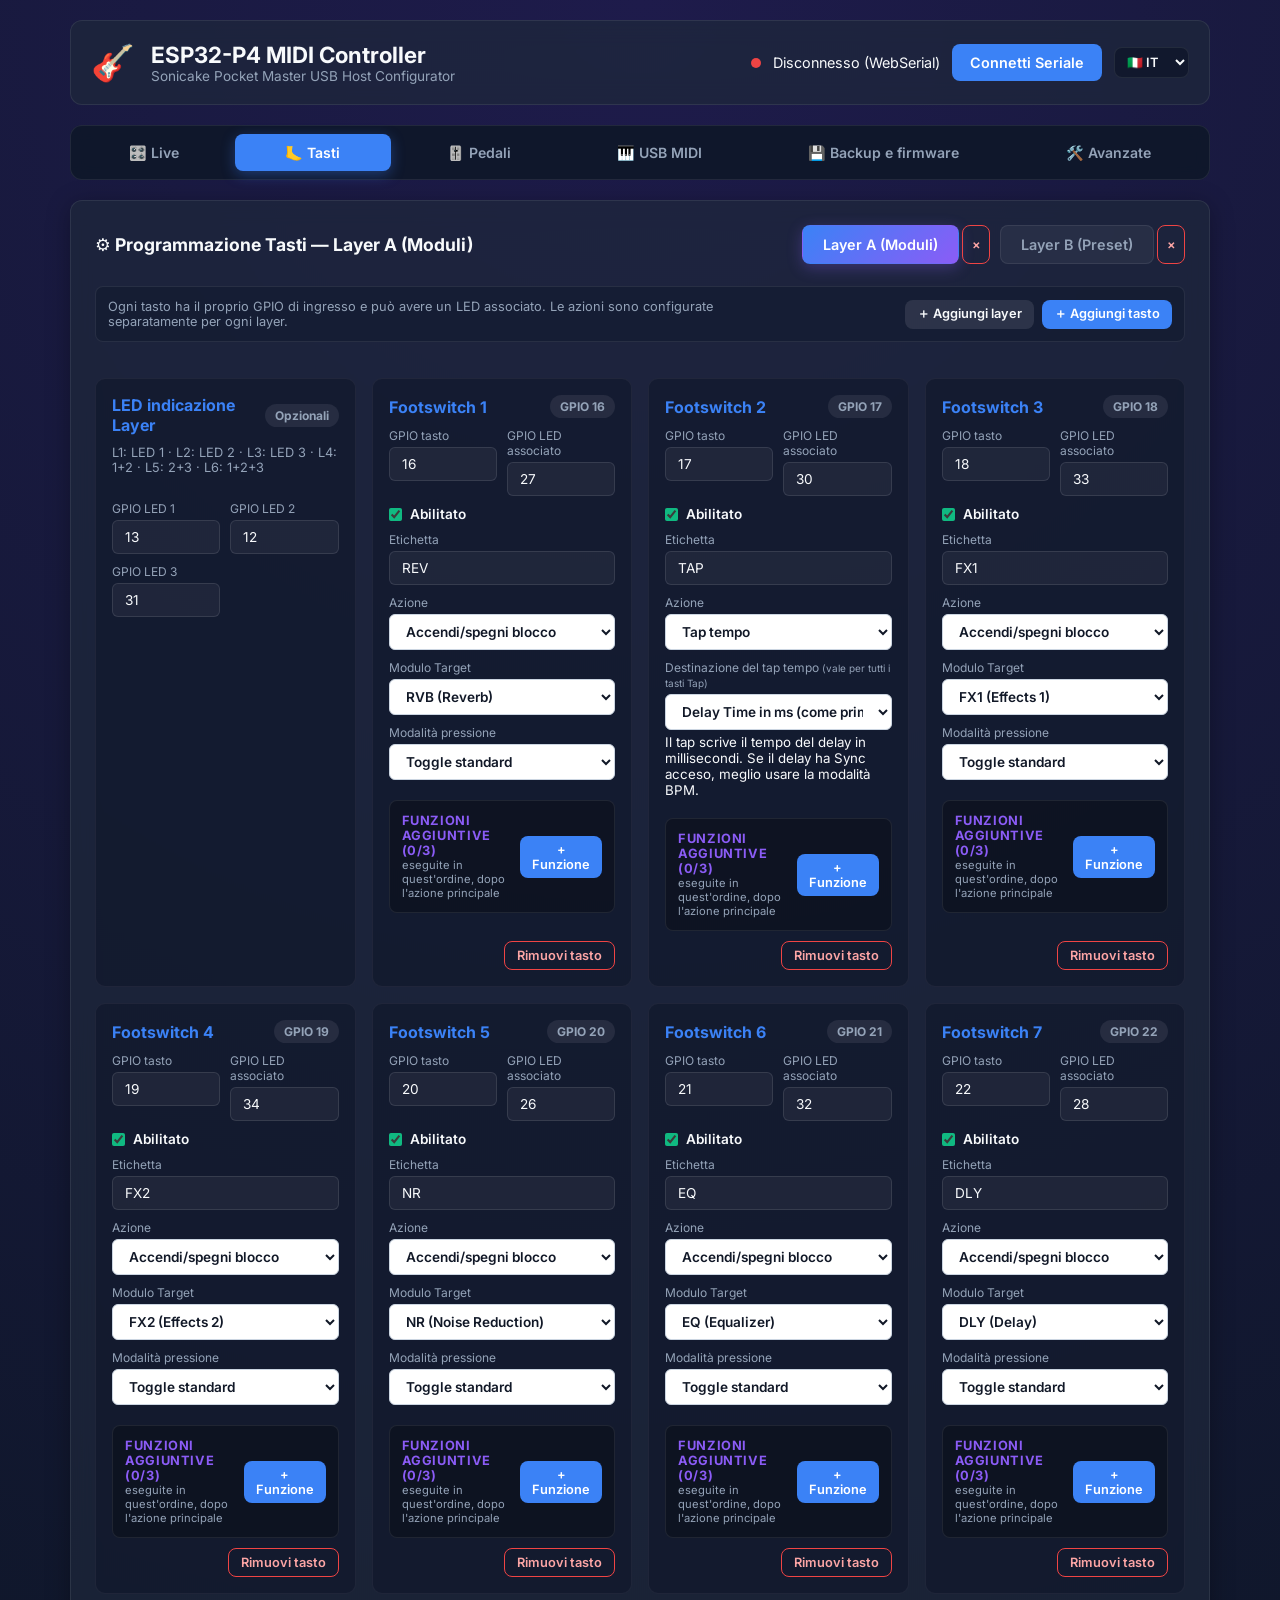
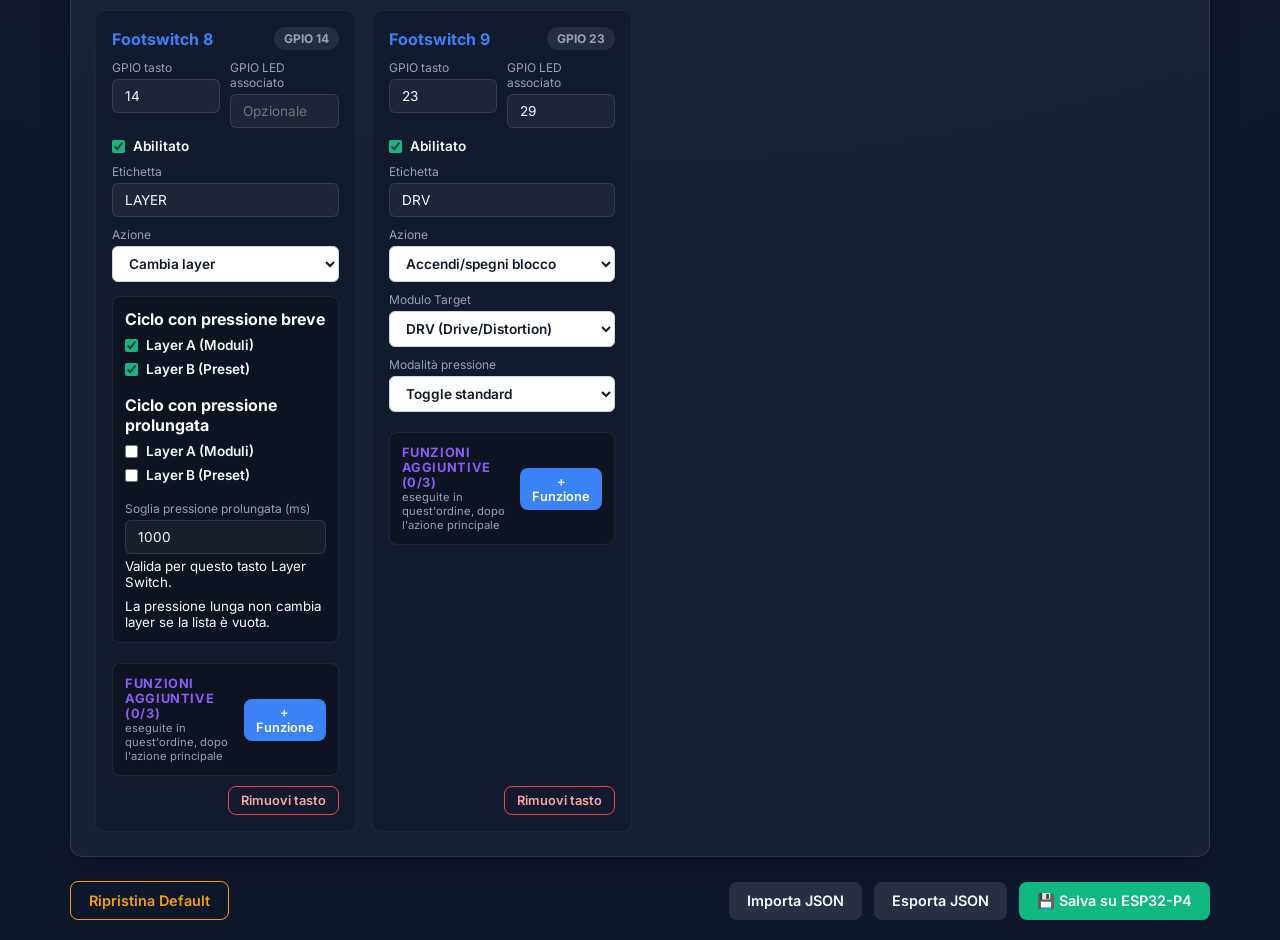
==== commit 68621030: "Add files via upload" ====
--- a/web-app/index.html
+++ b/web-app/index.html
@@ -5,976 +5,1068 @@
     <meta name="viewport" content="width=device-width, initial-scale=1.0">
     <title>🎸 ESP32-P4 Pedalboard Configurator</title>
     <meta name="description" content="Configuratore e controllo MIDI diretto per ESP32-P4 con Sonicake Pocket Master via USB Host">
-    <style>
-:root {
-    --bg-dark: #0f172a;
-    --card-bg: rgba(30, 41, 59, 0.7);
-    --card-border: rgba(255, 255, 255, 0.08);
-    --primary: #3b82f6;
-    --primary-hover: #2563eb;
-    --accent: #8b5cf6;
-    --success: #10b981;
-    --warning: #f59e0b;
-    --danger: #ef4444;
-    --text-main: #f8fafc;
-    --text-muted: #94a3b8;
-    --radius: 12px;
-}
-
-* {
-    box-sizing: border-box;
-    margin: 0;
-    padding: 0;
-    font-family: 'Inter', system-ui, -apple-system, sans-serif;
-}
-
-body {
-    background-color: var(--bg-dark);
-    background-image: radial-gradient(circle at 50% 0%, #1e1b4b 0%, var(--bg-dark) 70%);
-    color: var(--text-main);
-    min-height: 100vh;
-    display: flex;
-    justify-content: center;
-    padding: 20px;
-}
-
-.app-container {
-    width: 100%;
-    max-width: 1140px;
-    display: flex;
-    flex-direction: column;
-    gap: 20px;
-}
-
-/* ═══ Header ══════════════════════════════════════════════════════ */
-.app-header {
-    display: flex;
-    justify-content: space-between;
-    align-items: center;
-    padding: 20px;
-    background: var(--card-bg);
-    backdrop-filter: blur(12px);
-    border: 1px solid var(--card-border);
-    border-radius: var(--radius);
-}
-
-.brand { display: flex; align-items: center; gap: 16px; }
-.brand .icon { font-size: 2.2rem; }
-.brand h1 { font-size: 1.4rem; font-weight: 700; }
-.subtitle { font-size: 0.85rem; color: var(--text-muted); }
-
-.connection-status { display: flex; align-items: center; gap: 12px; font-size: 0.9rem; }
-
-.status-dot { width: 10px; height: 10px; border-radius: 50%; }
-.status-dot.connected    { background-color: var(--success); box-shadow: 0 0 10px var(--success); animation: pulse 2s infinite; }
-.status-dot.disconnected { background-color: var(--danger); }
-
-@keyframes pulse {
-    0%, 100% { opacity: 1; }
-    50% { opacity: 0.5; }
-}
-
-/* ═══ Buttons ═════════════════════════════════════════════════════ */
-.btn {
-    padding: 10px 18px;
-    border-radius: 8px;
-    border: none;
-    font-weight: 600;
-    cursor: pointer;
-    transition: all 0.2s ease;
-    font-size: 0.9rem;
-}
-
-.primary-btn   { background-color: var(--primary); color: white; }
-.primary-btn:hover   { background-color: var(--primary-hover); transform: translateY(-1px); }
-
-.secondary-btn { background: rgba(255,255,255,0.1); color: var(--text-main); }
-.secondary-btn:hover { background: rgba(255,255,255,0.18); }
-
-.success-btn   { background-color: var(--success); color: white; }
-.success-btn:hover   { opacity: 0.9; transform: translateY(-1px); }
-
-.warning-btn   { background: transparent; border: 1px solid var(--warning); color: var(--warning); }
-.warning-btn:hover   { background: rgba(245,158,11,0.15); }
-
-.small-btn { padding: 6px 12px; font-size: 0.8rem; }
-
-.nav-btn {
-    background: rgba(255,255,255,0.08);
-    color: var(--text-main);
-    border: 1px solid var(--card-border);
-    padding: 8px 16px;
-}
-.nav-btn:hover { background: rgba(255,255,255,0.16); }
-
-.full-btn { width: 100%; margin-top: 8px; }
-
-.chip-btn {
-    padding: 5px 10px;
-    font-size: 0.75rem;
-    font-weight: 500;
-    background: rgba(59,130,246,0.15);
-    color: var(--primary);
-    border: 1px solid rgba(59,130,246,0.3);
-    border-radius: 20px;
-    cursor: pointer;
-    transition: all 0.15s;
-}
-.chip-btn:hover { background: rgba(59,130,246,0.3); }
-
-/* ═══ Main Content ════════════════════════════════════════════════ */
-.main-content { display: flex; flex-direction: column; gap: 20px; }
-
-/* ═══ Cards ═══════════════════════════════════════════════════════ */
-.card {
-    background: var(--card-bg);
-    backdrop-filter: blur(12px);
-    border: 1px solid var(--card-border);
-    border-radius: var(--radius);
-    padding: 24px;
-    display: flex;
-    flex-direction: column;
-    gap: 18px;
-}
-
-.shadow-card { box-shadow: 0 4px 24px rgba(0,0,0,0.3); }
-
-.card-header {
-    display: flex;
-    justify-content: space-between;
-    align-items: center;
-    flex-wrap: wrap;
-    gap: 10px;
-}
-
-.card-header h2 { font-size: 1.1rem; font-weight: 700; }
-
-.header-actions { display: flex; align-items: center; gap: 10px; }
-
-/* ═══ Badges ══════════════════════════════════════════════════════ */
-.badge {
-    padding: 4px 10px;
-    background: rgba(255,255,255,0.08);
-    border-radius: 20px;
-    font-size: 0.75rem;
-    color: var(--text-muted);
-    white-space: nowrap;
-}
-.badge-green { background: rgba(16,185,129,0.2); color: var(--success); border: 1px solid rgba(16,185,129,0.3); }
-.badge-red   { background: rgba(239,68,68,0.2);  color: var(--danger);  border: 1px solid rgba(239,68,68,0.3);  }
-
-/* ═══ Device Info Bar ═════════════════════════════════════════════ */
-.device-info-bar { display: flex; gap: 12px; flex-wrap: wrap; }
-.info-pill {
-    padding: 8px 14px;
-    background: rgba(255,255,255,0.04);
-    border-radius: 8px;
-    font-size: 0.85rem;
-}
-.info-pill .label { color: var(--text-muted); margin-right: 6px; }
-.info-pill .value { font-weight: 600; color: var(--accent); }
-
-/* ═══ Module Grid ══════════════════════════════════════════════════ */
-.modules-section { display: flex; flex-direction: column; gap: 10px; }
-
-.section-label {
-    font-size: 0.8rem;
-    font-weight: 600;
-    color: var(--text-muted);
-    text-transform: uppercase;
-    letter-spacing: 0.06em;
-}
-
-.modules-grid {
-    display: grid;
-    grid-template-columns: repeat(9, 1fr);
-    gap: 8px;
-}
-
-@media (max-width: 800px) {
-    .modules-grid { grid-template-columns: repeat(3, 1fr); }
-}
-
-.module-btn {
-    display: flex;
-    flex-direction: column;
-    align-items: center;
-    gap: 4px;
-    padding: 12px 6px;
-    border: 1px solid rgba(255,255,255,0.1);
-    border-radius: 10px;
-    background: rgba(15,23,42,0.8);
-    color: var(--text-muted);
-    cursor: pointer;
-    transition: all 0.2s ease;
-    font-family: inherit;
-}
-
-.module-btn:hover {
-    border-color: var(--primary);
-    color: var(--text-main);
-    transform: translateY(-2px);
-    box-shadow: 0 4px 12px rgba(59,130,246,0.2);
-}
-
-.module-btn.active {
-    background: linear-gradient(135deg, rgba(16,185,129,0.25), rgba(5,150,105,0.15));
-    border-color: var(--success);
-    color: var(--success);
-    box-shadow: 0 0 12px rgba(16,185,129,0.3);
-}
-
-.mod-name {
-    font-size: 0.9rem;
-    font-weight: 700;
-}
-.mod-state {
-    font-size: 0.65rem;
-    font-weight: 600;
-    letter-spacing: 0.05em;
-}
-
-/* ═══ Preset Section ══════════════════════════════════════════════ */
-.preset-section { display: flex; flex-direction: column; gap: 10px; }
-
-.preset-row {
-    display: flex;
-    align-items: center;
-    gap: 12px;
-    flex-wrap: wrap;
-}
-
-.preset-nav-btns {
-    display: flex;
-    align-items: center;
-    gap: 8px;
-    flex: 1;
-}
-
-.preset-select {
-    flex: 1;
-    padding: 10px;
-    font-size: 1rem;
-    font-weight: 600;
-    text-align: center;
-    cursor: pointer;
-    background: rgba(15,23,42,0.8);
-    border: 1px solid rgba(255,255,255,0.15);
-    border-radius: 8px;
-    color: var(--accent);
-}
-
-/* ═══ MIDI Manual Panel ═══════════════════════════════════════════ */
-.midi-manual-grid {
-    display: grid;
-    grid-template-columns: 1fr 1fr;
-    gap: 20px;
-}
-
-@media (max-width: 720px) {
-    .midi-manual-grid { grid-template-columns: 1fr; }
-}
-
-.midi-panel {
-    background: rgba(15,23,42,0.5);
-    border: 1px solid rgba(255,255,255,0.06);
-    border-radius: 10px;
-    padding: 18px;
-    display: flex;
-    flex-direction: column;
-    gap: 12px;
-}
-
-.panel-title {
-    font-size: 0.95rem;
-    font-weight: 700;
-    color: var(--accent);
-}
-
-.form-row {
-    display: grid;
-    grid-template-columns: repeat(3, 1fr);
-    gap: 10px;
-}
-
-.form-group { display: flex; flex-direction: column; gap: 4px; }
-.form-group label { font-size: 0.75rem; color: var(--text-muted); }
-
-input, select {
-    width: 100%;
-    padding: 8px 12px;
-    background: rgba(255,255,255,0.05);
-    border: 1px solid rgba(255,255,255,0.1);
-    border-radius: 6px;
-    color: var(--text-main);
-    font-size: 0.85rem;
-    outline: none;
-    transition: border-color 0.15s;
-}
-/* Native dropdown menus are often rendered on a white surface: use an
-   explicitly high-contrast palette for both their closed and open states. */
-select {
-    background: #ffffff;
-    border-color: #cbd5e1;
-    color: #111827;
-    font-weight: 600;
-}
-select option {
-    background: #ffffff;
-    color: #111827;
-}
-input:focus, select:focus { border-color: var(--primary); box-shadow: 0 0 0 2px rgba(59,130,246,0.25); }
-input[type="checkbox"] { width: auto; padding: 0; accent-color: var(--success); }
-.input-compact { padding: 6px 10px; }
-
-/* CC Slider */
-.cc-slider {
-    width: 100%;
-    height: 6px;
-    accent-color: var(--primary);
-    cursor: pointer;
-    border: none;
-    background: transparent;
-    padding: 0;
-}
-
-/* CC & SysEx Preset Chips */
-.cc-presets, .sysex-presets {
-    display: flex;
-    flex-wrap: wrap;
-    align-items: center;
-    gap: 6px;
-}
-.cc-preset-label { font-size: 0.7rem; color: var(--text-muted); width: 100%; }
-
-/* SysEx Textarea */
-.sysex-textarea {
-    width: 100%;
-    padding: 10px;
-    background: rgba(9,13,22,0.8);
-    border: 1px solid rgba(255,255,255,0.08);
-    border-radius: 8px;
-    color: #4ade80;
-    font-family: 'Courier New', monospace;
-    font-size: 0.78rem;
-    resize: vertical;
-    outline: none;
-    line-height: 1.5;
-    transition: border-color 0.15s;
-}
-.sysex-textarea:focus { border-color: var(--success); }
-
-.sysex-byte-count {
-    font-size: 0.72rem;
-    color: var(--text-muted);
-    text-align: right;
-}
-
-/* ═══ Layer Tabs ══════════════════════════════════════════════════ */
-.layer-tabs { display: flex; gap: 10px; flex-wrap: wrap; }
-.layer-tab-item { display: inline-flex; align-items: stretch; gap: 3px; }
-.layer-delete-btn { min-width: 28px; padding: 2px 7px; }
-
-.tab-btn {
-    padding: 10px 20px;
-    background: rgba(255,255,255,0.05);
-    border: 1px solid var(--card-border);
-    border-radius: 8px;
-    color: var(--text-muted);
-    font-size: 0.9rem;
-    font-weight: 600;
-    cursor: pointer;
-    transition: all 0.2s;
-}
-.tab-btn.active {
-    background: linear-gradient(135deg, var(--primary), var(--accent));
-    color: white;
-    border-color: transparent;
-    box-shadow: 0 4px 15px rgba(139,92,246,0.3);
-}
-
-.programming-toolbar {
-    display: flex;
-    justify-content: space-between;
-    align-items: center;
-    gap: 14px;
-    flex-wrap: wrap;
-    margin: 4px 0 18px;
-    padding: 12px;
-    background: rgba(15,23,42,0.45);
-    border: 1px solid rgba(255,255,255,0.08);
-    border-radius: 8px;
-}
-.programming-toolbar p { color: var(--text-muted); font-size: 0.8rem; max-width: 640px; }
-.programming-actions { display: flex; gap: 8px; flex-wrap: wrap; }
-.danger-btn { background: transparent; border: 1px solid var(--danger); color: #fca5a5; }
-.danger-btn:hover { background: rgba(239,68,68,0.15); }
-.pin-row { display: grid; grid-template-columns: 1fr 1fr; gap: 10px; }
-.card-actions { display: flex; justify-content: flex-end; margin-top: auto; }
-
-/* ═══ Button Config Cards ═════════════════════════════════════════ */
-.buttons-grid {
-    display: grid;
-    grid-template-columns: repeat(auto-fit, minmax(220px, 1fr));
-    gap: 16px;
-}
-
-.btn-config-card {
-    background: rgba(15,23,42,0.6);
-    border: 1px solid rgba(255,255,255,0.05);
-    border-radius: 10px;
-    padding: 16px;
-    display: flex;
-    flex-direction: column;
-    gap: 10px;
-    transition: border-color 0.2s;
-}
-.btn-config-card:hover { border-color: rgba(255,255,255,0.12); }
-
-.btn-card-header {
-    display: flex;
-    justify-content: space-between;
-    align-items: center;
-    font-weight: 700;
-    color: var(--primary);
-}
-
-/* ═══ Expression Pedal Grid ═══════════════════════════════════════ */
-.expr-grid {
-    display: grid;
-    grid-template-columns: repeat(auto-fit, minmax(320px, 1fr));
-    gap: 16px;
-}
-.section-note { color: var(--text-muted); font-size: 0.8rem; margin: 0 0 16px; }
-.toggle-row { display: flex; align-items: center; gap: 8px; color: var(--text-main); font-size: 0.85rem; font-weight: 600; }
-
-.expr-subpanel {
-    background: rgba(0, 0, 0, 0.28);
-    border: 1px solid rgba(255, 255, 255, 0.08);
-    border-radius: 8px;
-    padding: 12px;
-    display: flex;
-    flex-direction: column;
-    gap: 8px;
-    margin-top: 4px;
-}
-.expr-subpanel-title {
-    font-size: 0.8rem;
-    font-weight: 700;
-    color: var(--accent);
-    text-transform: uppercase;
-    letter-spacing: 0.05em;
-    display: flex;
-    justify-content: space-between;
-    align-items: center;
-}
-.expr-range-row {
-    display: grid;
-    grid-template-columns: 1fr 1fr;
-    gap: 8px;
-}
-.expr-hint {
-    font-size: 0.72rem;
-    color: var(--text-muted);
-    line-height: 1.35;
-}
-
-/* ═══ Console Box ════════════════════════════════════════════════ */
-.console-box {
-    background: #090d16;
-    border: 1px solid rgba(255,255,255,0.08);
-    border-radius: 8px;
-    padding: 12px;
-    height: 160px;
-    overflow-y: auto;
-    font-family: 'Courier New', monospace;
-    font-size: 0.78rem;
-    display: flex;
-    flex-direction: column;
-    gap: 3px;
-}
-
-.log-entry.system { color: #64748b; }
-.log-entry.tx     { color: #38bdf8; }
-.log-entry.rx     { color: #4ade80; }
-.log-entry.error  { color: #f87171; }
-
-/* ═══ Actions Bar ════════════════════════════════════════════════ */
-.actions-bar {
-    display: flex;
-    justify-content: space-between;
-    align-items: center;
-    flex-wrap: wrap;
-    gap: 10px;
-    padding-top: 4px;
-}
-.right-actions { display: flex; gap: 12px; flex-wrap: wrap; }
-
-/* ═══ MIDI IN Section ════════════════════════════════════════════ */
-.midi-in-controls {
-    display: flex;
-    flex-direction: column;
-    gap: 16px;
-    padding: 4px 0;
-}
-
-.midi-in-row {
-    display: flex;
-    gap: 24px;
-    align-items: center;
-    flex-wrap: wrap;
-}
-
-/* Toggle switch */
-.toggle-switch {
-    position: relative;
-    display: inline-block;
-    width: 48px;
-    height: 26px;
-    cursor: pointer;
-}
-.toggle-switch input { display: none; }
-.toggle-slider {
-    position: absolute;
-    inset: 0;
-    background: #475569;
-    border-radius: 26px;
-    transition: background 0.25s;
-}
-.toggle-slider::after {
-    content: '';
-    position: absolute;
-    width: 20px;
-    height: 20px;
-    border-radius: 50%;
-    background: white;
-    top: 3px;
-    left: 3px;
-    transition: transform 0.25s;
-}
-.toggle-switch input:checked + .toggle-slider {
-    background: var(--success);
-}
-.toggle-switch input:checked + .toggle-slider::after {
-    transform: translateX(22px);
-}
-
-/* Channel grid */
-.channel-grid {
-    display: grid;
-    grid-template-columns: repeat(8, 1fr);
-    gap: 8px;
-}
-@media (max-width: 700px) {
-    .channel-grid { grid-template-columns: repeat(4, 1fr); }
-}
-
-.channel-chip {
-    display: flex;
-    align-items: center;
-    justify-content: center;
-    gap: 6px;
-    padding: 8px 4px;
-    border: 1px solid var(--card-border);
-    border-radius: 8px;
-    background: rgba(30, 41, 59, 0.5);
-    cursor: pointer;
-    transition: all 0.2s;
-    user-select: none;
-    font-size: 0.85rem;
-    color: var(--text-muted);
-}
-.channel-chip:hover {
-    border-color: var(--primary);
-    background: rgba(59, 130, 246, 0.1);
-}
-.channel-chip.active {
-    border-color: var(--primary);
-    background: rgba(59, 130, 246, 0.2);
-    color: var(--text-main);
-    font-weight: 600;
-}
-.channel-chip input[type="checkbox"] {
-    accent-color: var(--primary);
-    width: 16px;
-    height: 16px;
-}
-
-/* Remap grid */
-.remap-grid {
-    display: grid;
-    grid-template-columns: repeat(auto-fill, minmax(200px, 1fr));
-    gap: 10px;
-}
-
-.remap-card {
-    display: flex;
-    align-items: center;
-    gap: 8px;
-    padding: 8px 12px;
-    border: 1px solid var(--card-border);
-    border-radius: 8px;
-    background: rgba(30, 41, 59, 0.5);
-    font-size: 0.85rem;
-}
-.remap-card .remap-label {
-    font-weight: 600;
-    color: var(--primary);
-    min-width: 36px;
-}
-.remap-card .remap-arrow {
-    color: var(--text-muted);
-}
-.remap-card select {
-    flex: 1;
-    background: rgba(15, 23, 42, 0.6);
-    border: 1px solid var(--card-border);
-    border-radius: 6px;
-    color: var(--text-main);
-    padding: 4px 8px;
-    font-size: 0.85rem;
-}
-
-.midi-in-filter-section,
-.midi-in-remap-section {
-    padding-top: 8px;
-}
-
-/* ═══════════════════════════════════════════════════════════════════
-   OLED Display Customization & Live Simulator Styles
-   ═══════════════════════════════════════════════════════════════════ */
-.oled-config-section {
-    position: relative;
-    overflow: hidden;
-}
-
-.oled-simulator-container {
-    display: grid;
-    grid-template-columns: minmax(320px, 540px) 1fr;
-    gap: 24px;
-    align-items: start;
-    margin: 20px 0 28px 0;
-}
-
-@media (max-width: 980px) {
-    .oled-simulator-container {
-        grid-template-columns: 1fr;
-    }
-}
-
-/* Realistic OLED module bezel */
-.oled-screen-frame {
-    background: linear-gradient(145deg, #18202d, #0f1520);
-    border: 3px solid #2a3547;
-    border-radius: 14px;
-    padding: 16px;
-    box-shadow: 0 16px 36px rgba(0, 0, 0, 0.6), inset 0 1px 1px rgba(255, 255, 255, 0.1);
-    position: relative;
-    user-select: none;
-}
-
-.oled-bezel-header {
-    display: flex;
-    justify-content: space-between;
-    align-items: center;
-    margin-bottom: 12px;
-    font-size: 0.8rem;
-    font-weight: 600;
-    letter-spacing: 0.05em;
-    color: #64748b;
-    text-transform: uppercase;
-}
-
-.oled-bezel-title {
-    display: flex;
-    align-items: center;
-    gap: 6px;
-}
-
-.oled-bezel-title::before {
-    content: '';
-    display: inline-block;
-    width: 8px;
-    height: 8px;
-    border-radius: 50%;
-    background: #00f3ff;
-    box-shadow: 0 0 8px #00f3ff;
-}
-
-.oled-theme-picker {
-    display: flex;
-    gap: 12px;
-    font-size: 0.75rem;
-    color: #94a3b8;
-}
-
-.oled-theme-picker label {
-    display: flex;
-    align-items: center;
-    gap: 4px;
-    cursor: pointer;
-}
-
-.oled-canvas-wrapper {
-    background: #05080c;
-    border: 2px solid #131a26;
-    border-radius: 8px;
-    padding: 12px;
-    box-shadow: inset 0 0 24px rgba(0, 0, 0, 0.95), 0 0 16px rgba(0, 243, 255, 0.08);
-    display: flex;
-    justify-content: center;
-    align-items: center;
-    cursor: crosshair;
-    position: relative;
-    overflow: hidden;
-}
-
-/* OLED subtle glass scanline reflection */
-.oled-canvas-wrapper::before {
-    content: '';
-    position: absolute;
-    inset: 0;
-    pointer-events: none;
-    background: linear-gradient(135deg, rgba(255, 255, 255, 0.04) 0%, transparent 45%, rgba(0, 0, 0, 0.25) 100%);
-    z-index: 2;
-}
-
-#oledCanvas {
-    width: 100%;
-    max-width: 512px;
-    aspect-ratio: 128 / 64;
-    height: auto;
-    display: block;
-    image-rendering: -moz-crisp-edges;
-    image-rendering: -webkit-crisp-edges;
-    image-rendering: pixelated;
-    image-rendering: crisp-edges;
-}
-
-.oled-screen-footer {
-    display: flex;
-    justify-content: space-between;
-    align-items: center;
-    margin-top: 10px;
-    font-size: 0.75rem;
-    color: #64748b;
-    flex-wrap: wrap;
-    gap: 8px;
-}
-
-.oled-drag-hint {
-    color: #38bdf8;
-    font-style: italic;
-}
-
-/* Live Test Controls */
-.oled-test-controls {
-    background: rgba(30, 41, 59, 0.4);
-    border: 1px solid var(--card-border);
-    border-radius: 12px;
-    padding: 18px;
-    display: flex;
-    flex-direction: column;
-    gap: 14px;
-}
-
-.test-controls-title {
-    font-size: 0.95rem;
-    font-weight: 600;
-    color: var(--text-main);
-    display: flex;
-    align-items: center;
-    gap: 8px;
-    margin: 0;
-}
-
-.test-control-group {
-    display: flex;
-    flex-direction: column;
-    gap: 6px;
-}
-
-.test-control-header {
-    display: flex;
-    justify-content: space-between;
-    align-items: center;
-    font-size: 0.85rem;
-    color: var(--text-muted);
-}
-
-.test-val-badge {
-    background: rgba(56, 189, 248, 0.15);
-    color: #38bdf8;
-    border: 1px solid rgba(56, 189, 248, 0.3);
-    padding: 2px 8px;
-    border-radius: 12px;
-    font-weight: 600;
-    font-size: 0.8rem;
-    font-family: monospace;
-}
-
-.range-slider {
-    width: 100%;
-    accent-color: #38bdf8;
-    cursor: pointer;
-}
-
-.test-control-row {
-    display: grid;
-    grid-template-columns: 1fr 1fr;
-    gap: 12px;
-    align-items: center;
-}
-
-.test-control-col {
-    display: flex;
-    flex-direction: column;
-    gap: 4px;
-    font-size: 0.85rem;
-    color: var(--text-muted);
-}
-
-.test-bpm-input-row {
-    display: flex;
-    gap: 6px;
-}
-
-/* Grid of Element Configuration Cards */
-.oled-elements-grid {
-    display: grid;
-    grid-template-columns: repeat(auto-fill, minmax(280px, 1fr));
-    gap: 14px;
-}
-
-.oled-elem-card {
-    background: rgba(30, 41, 59, 0.45);
-    border: 1px solid var(--card-border);
-    border-radius: 10px;
-    padding: 14px;
-    display: flex;
-    flex-direction: column;
-    gap: 10px;
-    transition: all 0.2s;
-}
-
-.oled-elem-card:hover {
-    border-color: rgba(56, 189, 248, 0.4);
-    background: rgba(30, 41, 59, 0.65);
-}
-
-.oled-elem-card.selected {
-    border-color: #38bdf8;
-    box-shadow: 0 0 12px rgba(56, 189, 248, 0.25);
-    background: rgba(56, 189, 248, 0.08);
-}
-
-.oled-elem-card.highlight-card {
-    border-left: 3px solid #38bdf8;
-}
-
-.elem-card-header {
-    display: flex;
-    justify-content: space-between;
-    align-items: center;
-}
-
-.elem-title {
-    font-size: 0.88rem;
-    font-weight: 600;
-    color: var(--text-main);
-}
-
-.elem-card-body {
-    display: flex;
-    flex-direction: column;
-    gap: 8px;
-}
-
-.compact-row {
-    display: flex;
-    gap: 8px;
-}
-
-.checkbox-group-compact {
-    display: flex;
-    flex-direction: column;
-    gap: 6px;
-    justify-content: center;
-    font-size: 0.8rem;
-    color: var(--text-muted);
-}
-
-.checkbox-group-compact label {
-    display: flex;
-    align-items: center;
-    gap: 6px;
-    cursor: pointer;
-}
-
-/* ══════════════════════════════════════════════════════
-   Scene Jump & Expression Patch Profiles Styling
-══════════════════════════════════════════════════════ */
-.scene-map-row {
-    display: flex;
-    gap: 6px;
-    align-items: center;
-    margin-bottom: 6px;
-    background: rgba(0, 0, 0, 0.25);
-    border: 1px solid rgba(255, 255, 255, 0.06);
-    padding: 6px;
-    border-radius: 6px;
-    transition: background 0.15s ease, border-color 0.15s ease;
-}
-
-.scene-map-row:hover {
-    background: rgba(0, 0, 0, 0.35);
-    border-color: rgba(56, 189, 248, 0.25);
-}
-
-.expr-patch-card {
-    background: #161b22;
-    border: 1px solid rgba(255, 255, 255, 0.08);
-    border-top: 3px solid var(--accent);
-    box-shadow: 0 4px 12px rgba(0, 0, 0, 0.3);
-}
-
-.patch-badge {
-    display: inline-flex;
-    align-items: center;
-    gap: 4px;
-    background: rgba(56, 189, 248, 0.12);
-    border: 1px solid rgba(56, 189, 248, 0.35);
-    color: #38bdf8;
-    border-radius: 4px;
-    padding: 2px 7px;
-    font-size: 0.75rem;
-    font-weight: 600;
-    transition: all 0.15s ease;
-}
-
-.patch-badge:hover {
-    background: rgba(56, 189, 248, 0.2);
-    border-color: rgba(56, 189, 248, 0.6);
-}
-
-
-.mode-banner {
-    margin: 12px 0;
-    padding: 12px 16px;
-    border: 1px solid #d29922;
-    border-radius: 8px;
-    color: #f0c674;
-    background: rgba(187, 128, 9, 0.16);
-}
-body.midi-mode .main-content {
-    pointer-events: none;
-    opacity: 0.48;
-}
-body.midi-mode .app-container > *:not(.app-header):not(.mode-banner) {
-    pointer-events: none;
-    opacity: 0.48;
-}
-
+    <style>
+:root {
+    --bg-dark: #0f172a;
+    --card-bg: rgba(30, 41, 59, 0.7);
+    --card-border: rgba(255, 255, 255, 0.08);
+    --primary: #3b82f6;
+    --primary-hover: #2563eb;
+    --accent: #8b5cf6;
+    --success: #10b981;
+    --warning: #f59e0b;
+    --danger: #ef4444;
+    --text-main: #f8fafc;
+    --text-muted: #94a3b8;
+    --radius: 12px;
+}
+
+* {
+    box-sizing: border-box;
+    margin: 0;
+    padding: 0;
+    font-family: 'Inter', system-ui, -apple-system, sans-serif;
+}
+
+body {
+    background-color: var(--bg-dark);
+    background-image: radial-gradient(circle at 50% 0%, #1e1b4b 0%, var(--bg-dark) 70%);
+    color: var(--text-main);
+    min-height: 100vh;
+    display: flex;
+    justify-content: center;
+    padding: 20px;
+}
+
+.app-container {
+    width: 100%;
+    max-width: 1140px;
+    display: flex;
+    flex-direction: column;
+    gap: 20px;
+}
+
+/* ═══ Header ══════════════════════════════════════════════════════ */
+.app-header {
+    display: flex;
+    justify-content: space-between;
+    align-items: center;
+    padding: 20px;
+    background: var(--card-bg);
+    backdrop-filter: blur(12px);
+    border: 1px solid var(--card-border);
+    border-radius: var(--radius);
+}
+
+.brand { display: flex; align-items: center; gap: 16px; }
+.brand .icon { font-size: 2.2rem; }
+.brand h1 { font-size: 1.4rem; font-weight: 700; }
+.subtitle { font-size: 0.85rem; color: var(--text-muted); }
+
+.connection-status { display: flex; align-items: center; gap: 12px; font-size: 0.9rem; }
+
+.status-dot { width: 10px; height: 10px; border-radius: 50%; }
+.status-dot.connected    { background-color: var(--success); box-shadow: 0 0 10px var(--success); animation: pulse 2s infinite; }
+.status-dot.disconnected { background-color: var(--danger); }
+
+@keyframes pulse {
+    0%, 100% { opacity: 1; }
+    50% { opacity: 0.5; }
+}
+
+/* ═══ Buttons ═════════════════════════════════════════════════════ */
+.btn {
+    padding: 10px 18px;
+    border-radius: 8px;
+    border: none;
+    font-weight: 600;
+    cursor: pointer;
+    transition: all 0.2s ease;
+    font-size: 0.9rem;
+}
+
+.primary-btn   { background-color: var(--primary); color: white; }
+.primary-btn:hover   { background-color: var(--primary-hover); transform: translateY(-1px); }
+
+.secondary-btn { background: rgba(255,255,255,0.1); color: var(--text-main); }
+.secondary-btn:hover { background: rgba(255,255,255,0.18); }
+
+.success-btn   { background-color: var(--success); color: white; }
+.success-btn:hover   { opacity: 0.9; transform: translateY(-1px); }
+
+.warning-btn   { background: transparent; border: 1px solid var(--warning); color: var(--warning); }
+.warning-btn:hover   { background: rgba(245,158,11,0.15); }
+
+.small-btn { padding: 6px 12px; font-size: 0.8rem; }
+
+.nav-btn {
+    background: rgba(255,255,255,0.08);
+    color: var(--text-main);
+    border: 1px solid var(--card-border);
+    padding: 8px 16px;
+}
+.nav-btn:hover { background: rgba(255,255,255,0.16); }
+
+.full-btn { width: 100%; margin-top: 8px; }
+
+.chip-btn {
+    padding: 5px 10px;
+    font-size: 0.75rem;
+    font-weight: 500;
+    background: rgba(59,130,246,0.15);
+    color: var(--primary);
+    border: 1px solid rgba(59,130,246,0.3);
+    border-radius: 20px;
+    cursor: pointer;
+    transition: all 0.15s;
+}
+.chip-btn:hover { background: rgba(59,130,246,0.3); }
+
+/* ═══ Main Content ════════════════════════════════════════════════ */
+.main-content { display: flex; flex-direction: column; gap: 20px; }
+
+/* ═══ Cards ═══════════════════════════════════════════════════════ */
+.card {
+    background: var(--card-bg);
+    backdrop-filter: blur(12px);
+    border: 1px solid var(--card-border);
+    border-radius: var(--radius);
+    padding: 24px;
+    display: flex;
+    flex-direction: column;
+    gap: 18px;
+}
+
+.shadow-card { box-shadow: 0 4px 24px rgba(0,0,0,0.3); }
+
+.card-header {
+    display: flex;
+    justify-content: space-between;
+    align-items: center;
+    flex-wrap: wrap;
+    gap: 10px;
+}
+
+.card-header h2 { font-size: 1.1rem; font-weight: 700; }
+
+.header-actions { display: flex; align-items: center; gap: 10px; }
+
+/* ═══ Badges ══════════════════════════════════════════════════════ */
+.badge {
+    padding: 4px 10px;
+    background: rgba(255,255,255,0.08);
+    border-radius: 20px;
+    font-size: 0.75rem;
+    color: var(--text-muted);
+    white-space: nowrap;
+}
+.badge-green { background: rgba(16,185,129,0.2); color: var(--success); border: 1px solid rgba(16,185,129,0.3); }
+.badge-red   { background: rgba(239,68,68,0.2);  color: var(--danger);  border: 1px solid rgba(239,68,68,0.3);  }
+
+/* ═══ Device Info Bar ═════════════════════════════════════════════ */
+.device-info-bar { display: flex; gap: 12px; flex-wrap: wrap; }
+.info-pill {
+    padding: 8px 14px;
+    background: rgba(255,255,255,0.04);
+    border-radius: 8px;
+    font-size: 0.85rem;
+}
+.info-pill .label { color: var(--text-muted); margin-right: 6px; }
+.info-pill .value { font-weight: 600; color: var(--accent); }
+
+/* ═══ Module Grid ══════════════════════════════════════════════════ */
+.modules-section { display: flex; flex-direction: column; gap: 10px; }
+
+.section-label {
+    font-size: 0.8rem;
+    font-weight: 600;
+    color: var(--text-muted);
+    text-transform: uppercase;
+    letter-spacing: 0.06em;
+}
+
+.modules-grid {
+    display: grid;
+    grid-template-columns: repeat(9, 1fr);
+    gap: 8px;
+}
+
+@media (max-width: 800px) {
+    .modules-grid { grid-template-columns: repeat(3, 1fr); }
+}
+
+.module-btn {
+    display: flex;
+    flex-direction: column;
+    align-items: center;
+    gap: 4px;
+    padding: 12px 6px;
+    border: 1px solid rgba(255,255,255,0.1);
+    border-radius: 10px;
+    background: rgba(15,23,42,0.8);
+    color: var(--text-muted);
+    cursor: pointer;
+    transition: all 0.2s ease;
+    font-family: inherit;
+}
+
+.module-btn:hover {
+    border-color: var(--primary);
+    color: var(--text-main);
+    transform: translateY(-2px);
+    box-shadow: 0 4px 12px rgba(59,130,246,0.2);
+}
+
+.module-btn.active {
+    background: linear-gradient(135deg, rgba(16,185,129,0.25), rgba(5,150,105,0.15));
+    border-color: var(--success);
+    color: var(--success);
+    box-shadow: 0 0 12px rgba(16,185,129,0.3);
+}
+
+.mod-name {
+    font-size: 0.9rem;
+    font-weight: 700;
+}
+.mod-state {
+    font-size: 0.65rem;
+    font-weight: 600;
+    letter-spacing: 0.05em;
+}
+
+/* ═══ Preset Section ══════════════════════════════════════════════ */
+.preset-section { display: flex; flex-direction: column; gap: 10px; }
+
+.preset-row {
+    display: flex;
+    align-items: center;
+    gap: 12px;
+    flex-wrap: wrap;
+}
+
+.preset-nav-btns {
+    display: flex;
+    align-items: center;
+    gap: 8px;
+    flex: 1;
+}
+
+.preset-select {
+    flex: 1;
+    padding: 10px;
+    font-size: 1rem;
+    font-weight: 600;
+    text-align: center;
+    cursor: pointer;
+    background: rgba(15,23,42,0.8);
+    border: 1px solid rgba(255,255,255,0.15);
+    border-radius: 8px;
+    color: var(--accent);
+}
+
+/* ═══ MIDI Manual Panel ═══════════════════════════════════════════ */
+.midi-manual-grid {
+    display: grid;
+    grid-template-columns: 1fr 1fr;
+    gap: 20px;
+}
+
+@media (max-width: 720px) {
+    .midi-manual-grid { grid-template-columns: 1fr; }
+}
+
+.midi-panel {
+    background: rgba(15,23,42,0.5);
+    border: 1px solid rgba(255,255,255,0.06);
+    border-radius: 10px;
+    padding: 18px;
+    display: flex;
+    flex-direction: column;
+    gap: 12px;
+}
+
+.panel-title {
+    font-size: 0.95rem;
+    font-weight: 700;
+    color: var(--accent);
+}
+
+.form-row {
+    display: grid;
+    grid-template-columns: repeat(3, 1fr);
+    gap: 10px;
+}
+
+.form-group { display: flex; flex-direction: column; gap: 4px; }
+.form-group label { font-size: 0.75rem; color: var(--text-muted); }
+
+input, select {
+    width: 100%;
+    padding: 8px 12px;
+    background: rgba(255,255,255,0.05);
+    border: 1px solid rgba(255,255,255,0.1);
+    border-radius: 6px;
+    color: var(--text-main);
+    font-size: 0.85rem;
+    outline: none;
+    transition: border-color 0.15s;
+}
+/* Native dropdown menus are often rendered on a white surface: use an
+   explicitly high-contrast palette for both their closed and open states. */
+select {
+    background: #ffffff;
+    border-color: #cbd5e1;
+    color: #111827;
+    font-weight: 600;
+}
+select option {
+    background: #ffffff;
+    color: #111827;
+}
+input:focus, select:focus { border-color: var(--primary); box-shadow: 0 0 0 2px rgba(59,130,246,0.25); }
+input[type="checkbox"] { width: auto; padding: 0; accent-color: var(--success); }
+.input-compact { padding: 6px 10px; }
+
+/* CC Slider */
+.cc-slider {
+    width: 100%;
+    height: 6px;
+    accent-color: var(--primary);
+    cursor: pointer;
+    border: none;
+    background: transparent;
+    padding: 0;
+}
+
+/* CC & SysEx Preset Chips */
+.cc-presets, .sysex-presets {
+    display: flex;
+    flex-wrap: wrap;
+    align-items: center;
+    gap: 6px;
+}
+.cc-preset-label { font-size: 0.7rem; color: var(--text-muted); width: 100%; }
+
+/* SysEx Textarea */
+.sysex-textarea {
+    width: 100%;
+    padding: 10px;
+    background: rgba(9,13,22,0.8);
+    border: 1px solid rgba(255,255,255,0.08);
+    border-radius: 8px;
+    color: #4ade80;
+    font-family: 'Courier New', monospace;
+    font-size: 0.78rem;
+    resize: vertical;
+    outline: none;
+    line-height: 1.5;
+    transition: border-color 0.15s;
+}
+.sysex-textarea:focus { border-color: var(--success); }
+
+.sysex-byte-count {
+    font-size: 0.72rem;
+    color: var(--text-muted);
+    text-align: right;
+}
+
+/* ═══ Layer Tabs ══════════════════════════════════════════════════ */
+.layer-tabs { display: flex; gap: 10px; flex-wrap: wrap; }
+.layer-tab-item { display: inline-flex; align-items: stretch; gap: 3px; }
+.layer-delete-btn { min-width: 28px; padding: 2px 7px; }
+
+.tab-btn {
+    padding: 10px 20px;
+    background: rgba(255,255,255,0.05);
+    border: 1px solid var(--card-border);
+    border-radius: 8px;
+    color: var(--text-muted);
+    font-size: 0.9rem;
+    font-weight: 600;
+    cursor: pointer;
+    transition: all 0.2s;
+}
+.tab-btn.active {
+    background: linear-gradient(135deg, var(--primary), var(--accent));
+    color: white;
+    border-color: transparent;
+    box-shadow: 0 4px 15px rgba(139,92,246,0.3);
+}
+
+.programming-toolbar {
+    display: flex;
+    justify-content: space-between;
+    align-items: center;
+    gap: 14px;
+    flex-wrap: wrap;
+    margin: 4px 0 18px;
+    padding: 12px;
+    background: rgba(15,23,42,0.45);
+    border: 1px solid rgba(255,255,255,0.08);
+    border-radius: 8px;
+}
+.programming-toolbar p { color: var(--text-muted); font-size: 0.8rem; max-width: 640px; }
+.programming-actions { display: flex; gap: 8px; flex-wrap: wrap; }
+.danger-btn { background: transparent; border: 1px solid var(--danger); color: #fca5a5; }
+.danger-btn:hover { background: rgba(239,68,68,0.15); }
+.pin-row { display: grid; grid-template-columns: 1fr 1fr; gap: 10px; }
+.card-actions { display: flex; justify-content: flex-end; margin-top: auto; }
+
+/* ═══ Button Config Cards ═════════════════════════════════════════ */
+.buttons-grid {
+    display: grid;
+    grid-template-columns: repeat(auto-fit, minmax(220px, 1fr));
+    gap: 16px;
+}
+
+.btn-config-card {
+    background: rgba(15,23,42,0.6);
+    border: 1px solid rgba(255,255,255,0.05);
+    border-radius: 10px;
+    padding: 16px;
+    display: flex;
+    flex-direction: column;
+    gap: 10px;
+    transition: border-color 0.2s;
+}
+.btn-config-card:hover { border-color: rgba(255,255,255,0.12); }
+
+.btn-card-header {
+    display: flex;
+    justify-content: space-between;
+    align-items: center;
+    font-weight: 700;
+    color: var(--primary);
+}
+
+/* ═══ Expression Pedal Grid ═══════════════════════════════════════ */
+.expr-grid {
+    display: grid;
+    grid-template-columns: repeat(auto-fit, minmax(320px, 1fr));
+    gap: 16px;
+}
+.section-note { color: var(--text-muted); font-size: 0.8rem; margin: 0 0 16px; }
+.toggle-row { display: flex; align-items: center; gap: 8px; color: var(--text-main); font-size: 0.85rem; font-weight: 600; }
+
+.expr-subpanel {
+    background: rgba(0, 0, 0, 0.28);
+    border: 1px solid rgba(255, 255, 255, 0.08);
+    border-radius: 8px;
+    padding: 12px;
+    display: flex;
+    flex-direction: column;
+    gap: 8px;
+    margin-top: 4px;
+}
+.expr-subpanel-title {
+    font-size: 0.8rem;
+    font-weight: 700;
+    color: var(--accent);
+    text-transform: uppercase;
+    letter-spacing: 0.05em;
+    display: flex;
+    justify-content: space-between;
+    align-items: center;
+}
+.expr-range-row {
+    display: grid;
+    grid-template-columns: 1fr 1fr;
+    gap: 8px;
+}
+.expr-hint {
+    font-size: 0.72rem;
+    color: var(--text-muted);
+    line-height: 1.35;
+}
+
+/* ═══ Console Box ════════════════════════════════════════════════ */
+.console-box {
+    background: #090d16;
+    border: 1px solid rgba(255,255,255,0.08);
+    border-radius: 8px;
+    padding: 12px;
+    height: 160px;
+    overflow-y: auto;
+    font-family: 'Courier New', monospace;
+    font-size: 0.78rem;
+    display: flex;
+    flex-direction: column;
+    gap: 3px;
+}
+
+.log-entry.system { color: #64748b; }
+.log-entry.tx     { color: #38bdf8; }
+.log-entry.rx     { color: #4ade80; }
+.log-entry.error  { color: #f87171; }
+
+/* ═══ Actions Bar ════════════════════════════════════════════════ */
+.actions-bar {
+    display: flex;
+    justify-content: space-between;
+    align-items: center;
+    flex-wrap: wrap;
+    gap: 10px;
+    padding-top: 4px;
+}
+.right-actions { display: flex; gap: 12px; flex-wrap: wrap; }
+
+/* ═══ MIDI IN Section ════════════════════════════════════════════ */
+.midi-in-controls {
+    display: flex;
+    flex-direction: column;
+    gap: 16px;
+    padding: 4px 0;
+}
+
+.midi-in-row {
+    display: flex;
+    gap: 24px;
+    align-items: center;
+    flex-wrap: wrap;
+}
+
+/* Toggle switch */
+.toggle-switch {
+    position: relative;
+    display: inline-block;
+    width: 48px;
+    height: 26px;
+    cursor: pointer;
+}
+.toggle-switch input { display: none; }
+.toggle-slider {
+    position: absolute;
+    inset: 0;
+    background: #475569;
+    border-radius: 26px;
+    transition: background 0.25s;
+}
+.toggle-slider::after {
+    content: '';
+    position: absolute;
+    width: 20px;
+    height: 20px;
+    border-radius: 50%;
+    background: white;
+    top: 3px;
+    left: 3px;
+    transition: transform 0.25s;
+}
+.toggle-switch input:checked + .toggle-slider {
+    background: var(--success);
+}
+.toggle-switch input:checked + .toggle-slider::after {
+    transform: translateX(22px);
+}
+
+/* Channel grid */
+.channel-grid {
+    display: grid;
+    grid-template-columns: repeat(8, 1fr);
+    gap: 8px;
+}
+@media (max-width: 700px) {
+    .channel-grid { grid-template-columns: repeat(4, 1fr); }
+}
+
+.channel-chip {
+    display: flex;
+    align-items: center;
+    justify-content: center;
+    gap: 6px;
+    padding: 8px 4px;
+    border: 1px solid var(--card-border);
+    border-radius: 8px;
+    background: rgba(30, 41, 59, 0.5);
+    cursor: pointer;
+    transition: all 0.2s;
+    user-select: none;
+    font-size: 0.85rem;
+    color: var(--text-muted);
+}
+.channel-chip:hover {
+    border-color: var(--primary);
+    background: rgba(59, 130, 246, 0.1);
+}
+.channel-chip.active {
+    border-color: var(--primary);
+    background: rgba(59, 130, 246, 0.2);
+    color: var(--text-main);
+    font-weight: 600;
+}
+.channel-chip input[type="checkbox"] {
+    accent-color: var(--primary);
+    width: 16px;
+    height: 16px;
+}
+
+/* Remap grid */
+.remap-grid {
+    display: grid;
+    grid-template-columns: repeat(auto-fill, minmax(200px, 1fr));
+    gap: 10px;
+}
+
+.remap-card {
+    display: flex;
+    align-items: center;
+    gap: 8px;
+    padding: 8px 12px;
+    border: 1px solid var(--card-border);
+    border-radius: 8px;
+    background: rgba(30, 41, 59, 0.5);
+    font-size: 0.85rem;
+}
+.remap-card .remap-label {
+    font-weight: 600;
+    color: var(--primary);
+    min-width: 36px;
+}
+.remap-card .remap-arrow {
+    color: var(--text-muted);
+}
+.remap-card select {
+    flex: 1;
+    background: rgba(15, 23, 42, 0.6);
+    border: 1px solid var(--card-border);
+    border-radius: 6px;
+    color: var(--text-main);
+    padding: 4px 8px;
+    font-size: 0.85rem;
+}
+
+.midi-in-filter-section,
+.midi-in-remap-section {
+    padding-top: 8px;
+}
+
+/* ═══════════════════════════════════════════════════════════════════
+   OLED Display Customization & Live Simulator Styles
+   ═══════════════════════════════════════════════════════════════════ */
+.oled-config-section {
+    position: relative;
+    overflow: hidden;
+}
+
+.oled-simulator-container {
+    display: grid;
+    grid-template-columns: minmax(320px, 540px) 1fr;
+    gap: 24px;
+    align-items: start;
+    margin: 20px 0 28px 0;
+}
+
+@media (max-width: 980px) {
+    .oled-simulator-container {
+        grid-template-columns: 1fr;
+    }
+}
+
+/* Realistic OLED module bezel */
+.oled-screen-frame {
+    background: linear-gradient(145deg, #18202d, #0f1520);
+    border: 3px solid #2a3547;
+    border-radius: 14px;
+    padding: 16px;
+    box-shadow: 0 16px 36px rgba(0, 0, 0, 0.6), inset 0 1px 1px rgba(255, 255, 255, 0.1);
+    position: relative;
+    user-select: none;
+}
+
+.oled-bezel-header {
+    display: flex;
+    justify-content: space-between;
+    align-items: center;
+    margin-bottom: 12px;
+    font-size: 0.8rem;
+    font-weight: 600;
+    letter-spacing: 0.05em;
+    color: #64748b;
+    text-transform: uppercase;
+}
+
+.oled-bezel-title {
+    display: flex;
+    align-items: center;
+    gap: 6px;
+}
+
+.oled-bezel-title::before {
+    content: '';
+    display: inline-block;
+    width: 8px;
+    height: 8px;
+    border-radius: 50%;
+    background: #00f3ff;
+    box-shadow: 0 0 8px #00f3ff;
+}
+
+.oled-theme-picker {
+    display: flex;
+    gap: 12px;
+    font-size: 0.75rem;
+    color: #94a3b8;
+}
+
+.oled-theme-picker label {
+    display: flex;
+    align-items: center;
+    gap: 4px;
+    cursor: pointer;
+}
+
+.oled-canvas-wrapper {
+    background: #05080c;
+    border: 2px solid #131a26;
+    border-radius: 8px;
+    padding: 12px;
+    box-shadow: inset 0 0 24px rgba(0, 0, 0, 0.95), 0 0 16px rgba(0, 243, 255, 0.08);
+    display: flex;
+    justify-content: center;
+    align-items: center;
+    cursor: crosshair;
+    position: relative;
+    overflow: hidden;
+}
+
+/* OLED subtle glass scanline reflection */
+.oled-canvas-wrapper::before {
+    content: '';
+    position: absolute;
+    inset: 0;
+    pointer-events: none;
+    background: linear-gradient(135deg, rgba(255, 255, 255, 0.04) 0%, transparent 45%, rgba(0, 0, 0, 0.25) 100%);
+    z-index: 2;
+}
+
+#oledCanvas {
+    width: 100%;
+    max-width: 512px;
+    aspect-ratio: 128 / 64;
+    height: auto;
+    display: block;
+    image-rendering: -moz-crisp-edges;
+    image-rendering: -webkit-crisp-edges;
+    image-rendering: pixelated;
+    image-rendering: crisp-edges;
+}
+
+.oled-screen-footer {
+    display: flex;
+    justify-content: space-between;
+    align-items: center;
+    margin-top: 10px;
+    font-size: 0.75rem;
+    color: #64748b;
+    flex-wrap: wrap;
+    gap: 8px;
+}
+
+.oled-drag-hint {
+    color: #38bdf8;
+    font-style: italic;
+}
+
+/* Live Test Controls */
+.oled-test-controls {
+    background: rgba(30, 41, 59, 0.4);
+    border: 1px solid var(--card-border);
+    border-radius: 12px;
+    padding: 18px;
+    display: flex;
+    flex-direction: column;
+    gap: 14px;
+}
+
+.test-controls-title {
+    font-size: 0.95rem;
+    font-weight: 600;
+    color: var(--text-main);
+    display: flex;
+    align-items: center;
+    gap: 8px;
+    margin: 0;
+}
+
+.test-control-group {
+    display: flex;
+    flex-direction: column;
+    gap: 6px;
+}
+
+.test-control-header {
+    display: flex;
+    justify-content: space-between;
+    align-items: center;
+    font-size: 0.85rem;
+    color: var(--text-muted);
+}
+
+.test-val-badge {
+    background: rgba(56, 189, 248, 0.15);
+    color: #38bdf8;
+    border: 1px solid rgba(56, 189, 248, 0.3);
+    padding: 2px 8px;
+    border-radius: 12px;
+    font-weight: 600;
+    font-size: 0.8rem;
+    font-family: monospace;
+}
+
+.range-slider {
+    width: 100%;
+    accent-color: #38bdf8;
+    cursor: pointer;
+}
+
+.test-control-row {
+    display: grid;
+    grid-template-columns: 1fr 1fr;
+    gap: 12px;
+    align-items: center;
+}
+
+.test-control-col {
+    display: flex;
+    flex-direction: column;
+    gap: 4px;
+    font-size: 0.85rem;
+    color: var(--text-muted);
+}
+
+.test-bpm-input-row {
+    display: flex;
+    gap: 6px;
+}
+
+/* Grid of Element Configuration Cards */
+.oled-elements-grid {
+    display: grid;
+    grid-template-columns: repeat(auto-fill, minmax(280px, 1fr));
+    gap: 14px;
+}
+
+.oled-elem-card {
+    background: rgba(30, 41, 59, 0.45);
+    border: 1px solid var(--card-border);
+    border-radius: 10px;
+    padding: 14px;
+    display: flex;
+    flex-direction: column;
+    gap: 10px;
+    transition: all 0.2s;
+}
+
+.oled-elem-card:hover {
+    border-color: rgba(56, 189, 248, 0.4);
+    background: rgba(30, 41, 59, 0.65);
+}
+
+.oled-elem-card.selected {
+    border-color: #38bdf8;
+    box-shadow: 0 0 12px rgba(56, 189, 248, 0.25);
+    background: rgba(56, 189, 248, 0.08);
+}
+
+.oled-elem-card.highlight-card {
+    border-left: 3px solid #38bdf8;
+}
+
+.elem-card-header {
+    display: flex;
+    justify-content: space-between;
+    align-items: center;
+}
+
+.elem-title {
+    font-size: 0.88rem;
+    font-weight: 600;
+    color: var(--text-main);
+}
+
+.elem-card-body {
+    display: flex;
+    flex-direction: column;
+    gap: 8px;
+}
+
+.compact-row {
+    display: flex;
+    gap: 8px;
+}
+
+.checkbox-group-compact {
+    display: flex;
+    flex-direction: column;
+    gap: 6px;
+    justify-content: center;
+    font-size: 0.8rem;
+    color: var(--text-muted);
+}
+
+.checkbox-group-compact label {
+    display: flex;
+    align-items: center;
+    gap: 6px;
+    cursor: pointer;
+}
+
+/* ══════════════════════════════════════════════════════
+   Scene Jump & Expression Patch Profiles Styling
+══════════════════════════════════════════════════════ */
+.scene-map-row {
+    display: flex;
+    gap: 6px;
+    align-items: center;
+    margin-bottom: 6px;
+    background: rgba(0, 0, 0, 0.25);
+    border: 1px solid rgba(255, 255, 255, 0.06);
+    padding: 6px;
+    border-radius: 6px;
+    transition: background 0.15s ease, border-color 0.15s ease;
+}
+
+.scene-map-row:hover {
+    background: rgba(0, 0, 0, 0.35);
+    border-color: rgba(56, 189, 248, 0.25);
+}
+
+.expr-patch-card {
+    background: #161b22;
+    border: 1px solid rgba(255, 255, 255, 0.08);
+    border-top: 3px solid var(--accent);
+    box-shadow: 0 4px 12px rgba(0, 0, 0, 0.3);
+}
+
+.patch-badge {
+    display: inline-flex;
+    align-items: center;
+    gap: 4px;
+    background: rgba(56, 189, 248, 0.12);
+    border: 1px solid rgba(56, 189, 248, 0.35);
+    color: #38bdf8;
+    border-radius: 4px;
+    padding: 2px 7px;
+    font-size: 0.75rem;
+    font-weight: 600;
+    transition: all 0.15s ease;
+}
+
+.patch-badge:hover {
+    background: rgba(56, 189, 248, 0.2);
+    border-color: rgba(56, 189, 248, 0.6);
+}
+
+
+.mode-banner {
+    margin: 12px 0;
+    padding: 12px 16px;
+    border: 1px solid #d29922;
+    border-radius: 8px;
+    color: #f0c674;
+    background: rgba(187, 128, 9, 0.16);
+}
+body.midi-mode .main-content {
+    pointer-events: none;
+    opacity: 0.48;
+}
+body.midi-mode .app-container > *:not(.app-header):not(.mode-banner) {
+    pointer-events: none;
+    opacity: 0.48;
+}
+
+/* ═══ Selettore guidato pedali espressione (expr-target.js) ═════════ */
+.expr-target.is-off { opacity: 0.6; }
+.expr-target.is-off .expr-subpanel-title { color: var(--text-muted); }
+
+.switch { display: inline-flex; align-items: center; gap: 8px; cursor: pointer; text-transform: none; letter-spacing: 0; font-weight: 600; color: var(--text-main); }
+.switch input { position: absolute; opacity: 0; width: 1px; height: 1px; }
+.switch-track { width: 34px; height: 20px; border-radius: 999px; background: rgba(255,255,255,0.15); position: relative; transition: background 0.15s; flex-shrink: 0; }
+.switch-track::after { content: ''; position: absolute; top: 3px; left: 3px; width: 14px; height: 14px; border-radius: 50%; background: #fff; transition: transform 0.15s; }
+.switch input:checked + .switch-track { background: var(--success); }
+.switch input:checked + .switch-track::after { transform: translateX(14px); }
+.switch input:focus-visible + .switch-track { box-shadow: 0 0 0 2px rgba(59,130,246,0.6); }
+.switch-text { font-size: 0.75rem; }
+
+.segmented { display: grid; grid-template-columns: 1fr 1fr; background: rgba(255,255,255,0.05); border: 1px solid rgba(255,255,255,0.1); border-radius: 8px; padding: 3px; gap: 3px; }
+.segmented button { background: transparent; border: none; color: var(--text-muted); font-weight: 600; font-size: 0.8rem; padding: 7px 8px; border-radius: 6px; cursor: pointer; transition: background 0.15s, color 0.15s; }
+.segmented button:hover { color: var(--text-main); }
+.segmented button.active { background: var(--primary); color: #fff; }
+
+.fx-picker { display: grid; gap: 8px; }
+.fx-picker label small, .fx-end-label small { color: var(--text-muted); font-weight: 400; }
+.fx-desc { font-size: 0.72rem; color: var(--text-muted); font-style: italic; line-height: 1.35; }
+.fx-note { font-size: 0.75rem; line-height: 1.4; color: #fcd34d; background: rgba(245,158,11,0.1); border: 1px solid rgba(245,158,11,0.35); border-radius: 6px; padding: 7px 10px; }
+.fx-note .btn { margin-top: 6px; display: inline-block; }
+.fx-legacy { display: flex; flex-direction: column; gap: 8px; }
+
+.fx-range { display: grid; gap: 10px; background: rgba(59,130,246,0.06); border: 1px solid rgba(59,130,246,0.25); border-radius: 8px; padding: 10px; }
+.fx-end { display: grid; grid-template-columns: 1fr auto; grid-template-areas: "label label" "control button" "value value"; gap: 4px 8px; align-items: center; }
+.fx-end-label { grid-area: label; font-size: 0.78rem; font-weight: 700; color: var(--text-main); }
+.fx-end > select, .fx-end > .fx-slider { grid-area: control; }
+.fx-end > button { grid-area: button; white-space: nowrap; }
+.fx-end > .fx-value { grid-area: value; }
+.fx-slider { display: grid; grid-template-columns: 1fr 84px; gap: 8px; align-items: center; }
+.fx-slider input[type="range"] { padding: 0; border: none; background: transparent; accent-color: var(--primary); cursor: pointer; height: 22px; }
+.fx-number { padding: 6px 8px; text-align: right; }
+.fx-value { font-size: 0.8rem; font-weight: 700; color: #93c5fd; font-variant-numeric: tabular-nums; }
+.fx-range-actions { display: flex; gap: 6px; flex-wrap: wrap; }
+.fx-summary { font-size: 0.78rem; color: var(--text-muted); border-top: 1px solid rgba(255,255,255,0.08); padding-top: 8px; }
+.fx-summary b { color: var(--text-main); }
+
+@media (max-width: 480px) {
+    .expr-grid, .expr-patch-grid { grid-template-columns: 1fr !important; }
+    .fx-slider { grid-template-columns: 1fr 70px; }
+}
+
+/* ── Schede principali (2026-11) ── */
+.main-tabs {
+    position: sticky; top: 0; z-index: 20;
+    display: flex; gap: 6px; flex-wrap: wrap;
+    padding: 8px; border-radius: var(--radius);
+    background: rgba(15, 23, 42, 0.92); border: 1px solid var(--card-border);
+    backdrop-filter: blur(8px);
+}
+.main-tabs button {
+    flex: 1 1 auto; min-width: 0; cursor: pointer;
+    padding: 9px 12px; border-radius: 8px; border: 1px solid transparent;
+    background: transparent; color: var(--text-muted); font-size: 0.88rem; font-weight: 600;
+}
+.main-tabs button:hover { background: rgba(255, 255, 255, 0.05); color: var(--text-main); }
+.main-tabs button.active { background: var(--primary); color: #fff; box-shadow: 0 4px 14px rgba(59, 130, 246, 0.35); }
+.main-tabs button:focus-visible { outline: 2px solid var(--accent); outline-offset: 2px; }
+main section[hidden] { display: none !important; }
+
+.lang-select {
+    width: auto; flex: 0 0 auto;
+    background: rgba(15, 23, 42, 0.8); color: var(--text-main);
+    border: 1px solid var(--card-border); border-radius: 8px; padding: 6px 8px; font-size: 0.8rem;
+}
+#fwVersion { font-variant-numeric: tabular-nums; }
+
+.backup-row { display: flex; flex-wrap: wrap; gap: 10px; align-items: flex-end; margin: 10px 0; }
+.backup-row .form-group { flex: 1 1 220px; margin: 0; }
+#backupInfo { min-height: 1.2em; margin-bottom: 6px; }
+
+.fx-warn { color: #fecaca; background: rgba(239, 68, 68, 0.12); border-color: rgba(239, 68, 68, 0.4); margin-bottom: 8px; }
+.value-action .fx-range > div { display: flex; flex-direction: column; gap: 6px; }
+.value-action .fx-range .btn { align-self: flex-start; }
+.value-action small { display: block; margin-top: 6px; color: var(--text-muted); }
+.fx-picker .form-group > .btn { margin-top: 6px; }
+
+@media (max-width: 640px) {
+    .main-tabs button { flex: 1 1 30%; padding: 8px 6px; font-size: 0.78rem; }
+}
+
+/* Parametri con il cambio effetto, ordine funzioni */
+.effect-params { margin-top: 10px; padding: 8px; border: 1px dashed var(--card-border); border-radius: 8px; }
+.effect-params-title { font-size: 0.8rem; font-weight: 600; margin-bottom: 6px; }
+.effect-param-row { display: flex; flex-wrap: wrap; gap: 8px; align-items: flex-end; margin-bottom: 6px; }
+.effect-param-row .form-group { flex: 1 1 140px; margin: 0; }
+.fn-order { display: inline-flex; gap: 4px; }
+.fn-order .btn[disabled] { opacity: 0.35; cursor: default; }
+.fn-order-hint { display: block; font-weight: 400; text-transform: none; letter-spacing: 0; color: var(--text-muted); font-size: 0.7rem; }
+
 </style>
     <link href="https://fonts.googleapis.com/css2?family=Inter:wght@300;400;500;600;700&display=swap" rel="stylesheet">
 </head>
@@ -992,12 +1084,26 @@
             <div class="connection-status" id="connStatus">
                 <span class="status-dot disconnected" id="statusDot"></span>
                 <span id="statusText">Disconnesso (WebSerial)</span>
+                <span class="badge" id="fwVersion" hidden title="Versione del firmware caricato sulla pedaliera"></span>
                 <button id="connectBtn" class="btn primary-btn">Connetti Seriale</button>
-                <button id="readConfigHeaderBtn" class="btn secondary-btn small-btn" style="display: none;" title="Leggi la configurazione attualmente salvata sull'ESP32-P4">📥 Leggi Config</button>
+                <button id="readConfigHeaderBtn" class="btn secondary-btn small-btn" hidden title="Leggi la configurazione attualmente salvata sull'ESP32-P4">📥 Leggi Config</button>
+                <select id="langSelect" class="lang-select" aria-label="Lingua / Language">
+                    <option value="it">🇮🇹 IT</option>
+                    <option value="en">🇬🇧 EN</option>
+                </select>
             </div>
         </header>
 
         <div id="modeBanner" class="mode-banner" role="status" hidden></div>
+
+        <nav class="main-tabs" id="mainTabs" role="tablist" aria-label="Sezioni">
+            <button type="button" role="tab" data-tab="live">🎛️ Live</button>
+            <button type="button" role="tab" data-tab="buttons">🦶 Tasti</button>
+            <button type="button" role="tab" data-tab="pedals">🎚️ Pedali</button>
+            <button type="button" role="tab" data-tab="usb">🎹 USB MIDI</button>
+            <button type="button" role="tab" data-tab="settings">💾 Backup e firmware</button>
+            <button type="button" role="tab" data-tab="advanced">🛠️ Avanzate</button>
+        </nav>
 
         <!-- Main Content -->
         <main class="main-content">
@@ -1005,7 +1111,7 @@
             <!-- ══════════════════════════════════════════════════════
                  SEZIONE 1: Controllo MIDI Diretto (Live)
             ══════════════════════════════════════════════════════ -->
-            <section class="card shadow-card midi-live-section">
+            <section class="card shadow-card midi-live-section" data-tab="live">
                 <div class="card-header">
                     <h2>🎛️ Controllo MIDI Diretto</h2>
                     <div class="header-actions">
@@ -1053,7 +1159,7 @@
             <!-- ══════════════════════════════════════════════════════
                  SEZIONE 2: Pannello CC + SysEx Manuale
             ══════════════════════════════════════════════════════ -->
-            <section class="card shadow-card">
+            <section class="card shadow-card" data-tab="live">
                 <div class="card-header">
                     <h2>📡 Invio MIDI Manuale</h2>
                 </div>
@@ -1117,7 +1223,7 @@
             <!-- ══════════════════════════════════════════════════════
                  SEZIONE 3: Configurazione Tasti (Layer)
             ══════════════════════════════════════════════════════ -->
-            <section class="card shadow-card">
+            <section class="card shadow-card" data-tab="buttons">
                 <div class="card-header">
                     <h2 id="layerTitle">⚙️ Programmazione Tasti — Layer A (Moduli)</h2>
                     <nav class="layer-tabs" id="layerTabs">
@@ -1139,7 +1245,7 @@
             <!-- ══════════════════════════════════════════════════════
                  SEZIONE 4: Pedali Espressione
             ══════════════════════════════════════════════════════ -->
-            <section class="card shadow-card">
+            <section class="card shadow-card" data-tab="pedals">
                 <div class="card-header">
                     <h2>🎹 Pedali Espressione (ADC)</h2>
                     <div class="programming-actions">
@@ -1155,9 +1261,6 @@
                         <small>Valori più alti ignorano oscillazioni più ampie del segnale fermo. 0 disattiva il filtro; l’impostazione vale per tutti i pedali e si salva con la configurazione.</small>
                     </div>
                 </div>
-                <div class="card-header"><h3>Profilo tasti USB MIDI</h3></div>
-                <p class="section-note">Configurazione indipendente dai layer Pocket Master. In modalità USB MIDI i messaggi raggiungono direttamente la DAW.</p>
-                <div class="buttons-grid" id="usbMidiProfiles"></div>
                 <div class="expr-grid" id="exprGrid">
                     <!-- Dynamic expression cards generated by JavaScript -->
                 </div>
@@ -1170,7 +1273,15 @@
             <!-- ══════════════════════════════════════════════════════
                  SEZIONE 5: Personalizzazione Schermo OLED & Simulatore Live (128x64)
             ══════════════════════════════════════════════════════ -->
-            <section class="card shadow-card oled-config-section">
+            <section class="card shadow-card" data-tab="usb">
+                <div class="card-header"><h2>🎹 Modalità USB MIDI (DAW / computer)</h2></div>
+                <p class="section-note">In questa modalità la pedaliera diventa un controller MIDI USB per il computer (FUSB) invece di comandare il Pocket Master.
+                    I tasti usano il profilo qui sotto, indipendente dai layer Pocket Master. L'uscita USB MIDI di ogni pedale espressione si imposta nella scheda <b>Pedali</b>.
+                    La combinazione di tasti per cambiare modalità è nella scheda <b>Pedali</b>, sotto i pedali.</p>
+                <div class="buttons-grid" id="usbMidiProfiles"></div>
+            </section>
+
+            <section class="card shadow-card oled-config-section" data-tab="advanced">
                 <div class="card-header">
                     <h2>📟 Personalizzazione Schermo OLED (128×64) & Simulatore Live</h2>
                     <div class="header-actions">
@@ -1528,7 +1639,7 @@
             <!-- ══════════════════════════════════════════════════════
                  SEZIONE 6: MIDI IN (DIN 5-pin via 6N138)
             ══════════════════════════════════════════════════════ -->
-            <section class="card shadow-card">
+            <section class="card shadow-card" data-tab="advanced">
                 <div class="card-header">
                     <h2>🎵 MIDI IN (DIN 5-pin)</h2>
                     <div class="header-actions">
@@ -1578,16 +1689,32 @@
             <!-- ══════════════════════════════════════════════════════
                  SEZIONE 6: Monitor Seriale
             ══════════════════════════════════════════════════════ -->
-            <section class="card shadow-card">
-                <div class="card-header"><h2>Aggiornamento firmware via USB</h2></div>
+            <section class="card shadow-card" data-tab="settings">
+                <div class="card-header"><h2>💾 Backup della configurazione</h2></div>
+                <p class="section-note">Il backup è un file .json con tutti i tasti, i layer, i pedali e le impostazioni. Il nome del file contiene la data e il nome che scegli.</p>
+                <div class="backup-row">
+                    <div class="form-group">
+                        <label for="backupName">Nome del backup</label>
+                        <input type="text" id="backupName" maxlength="40" placeholder="es. Concerto sabato">
+                    </div>
+                    <button type="button" class="btn primary-btn" id="backupExportBtn">⬇ Salva backup</button>
+                    <button type="button" class="btn secondary-btn" id="backupImportBtn">⬆ Carica backup</button>
+                    <button type="button" class="btn secondary-btn" id="backupReadBtn">📥 Leggi dalla pedaliera</button>
+                </div>
+                <div class="section-note" id="backupInfo"></div>
+                <small>Dopo aver caricato un backup, premi <b>💾 Salva su ESP32-P4</b> per scriverlo sulla pedaliera.</small>
+            </section>
+
+            <section class="card shadow-card" data-tab="settings">
+                <div class="card-header"><h2>Aggiornamento firmware via USB</h2><span class="badge" id="fwVersionSettings">Versione: —</span></div>
                 <p class="section-note">Carica il file .bin compilato in modalità Pocket Master. Non scollegare FUSB durante l’aggiornamento.</p>
                 <div class="form-group">
                     <input type="file" id="firmwareFileInput" accept=".bin,application/octet-stream">
                     <button class="btn primary-btn" id="firmwareUploadBtn" disabled>Aggiorna firmware</button>
                     <span id="firmwareUploadStatus" class="section-note"></span>
                 </div>
-            </section>
-            <section class="card shadow-card">
+            </section>
+            <section class="card shadow-card" data-tab="advanced">
                 <div class="card-header">
                     <h2>📟 Monitor Seriale</h2>
                     <button class="btn secondary-btn" id="clearLogBtn">Pulisci Log</button>
@@ -1602,7 +1729,7 @@
         <footer class="actions-bar">
             <button id="loadDefaultsBtn" class="btn warning-btn">Ripristina Default</button>
             <div class="right-actions">
-                <button id="readConfigBtn" class="btn primary-btn" style="display: none;" title="Leggi e carica la configurazione attualmente salvata sull'ESP32-P4">📥 Leggi da ESP32-P4</button>
+                <button id="readConfigBtn" class="btn primary-btn" hidden title="Leggi e carica la configurazione attualmente salvata sull'ESP32-P4">📥 Leggi da ESP32-P4</button>
                 <button id="importBtn" class="btn secondary-btn">Importa JSON</button>
                 <button id="exportBtn" class="btn secondary-btn">Esporta JSON</button>
                 <button id="saveBtn" class="btn success-btn">💾 Salva su ESP32-P4</button>
@@ -1611,7 +1738,832 @@
     </div>
 
     <input type="file" id="fileInput" accept=".json" style="display: none;">
-    <script>
+    <script>
+// FILE GENERATO AUTOMATICAMENTE da tools/build-pm-effects.mjs — non modificare a mano.
+// Fonte dati: CFW-data/ (web app Pocket Master CFW) + SonicMaster. Rigenerare con: node tools/build-pm-effects.mjs
+// type: 0 = manopola, 1 = interruttore (0/1), 2 = scelta (indice opzione), 3 = banda EQ
+// I valori min/max/step sono nell'unità reale inviata al Pocket Master come float32.
+// labels: etichetta leggibile per ogni valore (min, min+step, ...). cfw: aggiunto dal CFW.
+// blocks: parametro valido solo in quei blocchi. frames: SysEx "seleziona effetto".
+window.PM_EFFECTS = {"noteDivisions":["1/1","1/2","1/2D","1/2T","1/4","1/4D","1/4T","1/8","1/8D","1/8T","1/16"],"modules":{"0":{"name":"NR","effects":[1],"stock":[1],"frames":{}},"1":{"name":"FX1","effects":[101,102,103,104,105,106,107,108,109,110,111,112,113,114,115,119,120,121,122,123,124,125,126,127,601,602,603],"stock":[101,102,103,104,105,106,107,108,109,110,111,112,113,114,115],"frames":{"101":"F0 0C 05 00 01 00 00 00 0E 01 01 04 07 00 01 00 00 00 00 00 00 00 01 00 00 00 00 00 00 00 00 00 00 00 00 00 00 F7","102":"F0 0D 03 00 01 00 00 00 0E 01 01 04 07 00 01 00 00 00 00 00 00 00 01 00 00 00 00 00 00 00 01 00 00 00 00 00 00 F7","103":"F0 01 00 00 01 00 00 00 0E 01 01 04 07 00 01 00 00 00 00 00 00 00 01 00 00 00 00 00 00 00 0F 00 00 00 00 00 01 F7","104":"F0 0E 0B 00 01 00 00 00 0E 01 01 04 07 00 01 00 00 00 00 00 00 00 01 00 00 00 00 00 00 01 05 00 00 00 00 00 01 F7","105":"F0 03 0E 00 01 00 00 00 0E 01 01 04 07 00 01 00 00 00 00 00 00 00 01 00 00 00 00 00 00 01 0A 00 00 00 00 00 00 F7","106":"F0 0D 09 00 01 00 00 00 0E 01 01 04 07 00 01 00 00 00 00 00 00 00 01 00 00 00 00 00 00 00 00 00 00 00 00 00 04 F7","107":"F0 06 09 00 01 00 00 00 0E 01 01 04 07 00 01 00 00 00 00 00 00 00 01 00 00 00 00 00 00 00 08 00 00 00 00 00 04 F7","108":"F0 0A 08 00 01 00 00 00 0E 01 01 04 07 00 01 00 00 00 00 00 00 00 01 00 00 00 00 00 00 01 01 00 00 00 00 00 04 F7","109":"F0 01 08 00 01 00 00 00 0E 01 01 04 07 00 01 00 00 00 00 00 00 00 01 00 00 00 00 00 00 01 09 00 00 00 00 00 04 F7","110":"F0 06 0C 00 01 00 00 00 0E 01 01 04 07 00 01 00 00 00 00 00 00 00 01 00 00 00 00 00 00 01 0F 00 00 00 00 00 04 F7","111":"F0 0F 00 00 01 00 00 00 0E 01 01 04 07 00 01 00 00 00 00 00 00 00 01 00 00 00 00 00 00 01 05 00 00 00 00 00 04 F7","112":"F0 00 01 00 01 00 00 00 0E 01 01 04 07 00 01 00 00 00 00 00 00 00 01 00 00 00 00 00 00 02 01 00 00 00 00 00 04 F7","113":"F0 06 03 00 01 00 00 00 0E 01 01 04 07 00 01 00 00 00 00 00 00 00 01 00 00 00 00 00 00 02 06 00 00 00 00 00 04 F7","114":"F0 0A 07 00 01 00 00 00 0E 01 01 04 07 00 01 00 00 00 00 00 00 00 01 00 00 00 00 00 00 02 08 00 00 00 00 00 04 F7","115":"F0 0D 04 00 01 00 00 00 0E 01 01 04 07 00 01 00 00 00 00 00 00 00 01 00 00 00 00 00 00 00 01 00 00 00 00 00 01 F7","119":"F0 08 01 00 01 00 00 00 0E 01 01 04 07 00 01 00 00 00 00 00 00 00 01 00 00 00 00 00 00 00 04 00 00 00 00 00 04 F7","120":"F0 05 06 00 01 00 00 00 0E 01 01 04 07 00 01 00 00 00 00 00 00 00 01 00 00 00 00 00 00 01 0C 00 00 00 00 00 04 F7","121":"F0 0E 03 00 01 00 00 00 0E 01 01 04 07 00 01 00 00 00 00 00 00 00 01 00 00 00 00 00 00 00 03 00 00 00 00 00 04 F7","122":"F0 06 0E 00 01 00 00 00 0E 01 01 04 07 00 01 00 00 00 00 00 00 00 01 00 00 00 00 00 00 00 08 00 00 00 00 00 05 F7","123":"F0 0C 0F 00 01 00 00 00 0E 01 01 04 07 00 01 00 00 00 00 00 00 00 01 00 00 00 00 00 00 00 01 00 00 00 00 00 04 F7","124":"F0 09 02 00 01 00 00 00 0E 01 01 04 07 00 01 00 00 00 00 00 00 00 01 00 00 00 00 00 00 01 02 00 00 00 00 00 04 F7","125":"F0 0E 06 00 01 00 00 00 0E 01 01 04 07 00 01 00 00 00 00 00 00 00 01 00 00 00 00 00 00 01 04 00 00 00 00 00 04 F7","126":"F0 02 02 00 01 00 00 00 0E 01 01 04 07 00 01 00 00 00 00 00 00 00 01 00 00 00 00 00 00 01 0A 00 00 00 00 00 04 F7","127":"F0 0D 0C 00 01 00 00 00 0E 01 01 04 07 00 01 00 00 00 00 00 00 00 01 00 00 00 00 00 00 01 07 00 00 00 00 00 04 F7","601":"F0 03 04 00 01 00 00 00 0E 01 01 04 07 00 01 00 00 00 00 00 00 00 01 00 00 00 00 00 00 01 0B 00 00 00 00 00 04 F7","602":"F0 0C 0A 00 01 00 00 00 0E 01 01 04 07 00 01 00 00 00 00 00 00 00 01 00 00 00 00 00 00 01 06 00 00 00 00 00 04 F7","603":"F0 08 04 00 01 00 00 00 0E 01 01 04 07 00 01 00 00 00 00 00 00 00 01 00 00 00 00 00 00 01 03 00 00 00 00 00 04 F7"}},"2":{"name":"DRV","effects":[201,202,203,204,205,206,207,208],"stock":[201,202,203,204,205,206,207,208],"frames":{"201":"F0 0F 05 00 01 00 00 00 0A 01 01 04 07 00 02 00 00 00 00 00 00 00 00 00 00 00 00 00 03 F7","202":"F0 03 02 00 01 00 00 00 0E 01 01 04 07 00 02 00 00 00 00 00 00 00 02 00 00 00 00 00 00 00 02 00 00 00 00 00 03 F7","203":"F0 04 0C 00 01 00 00 00 0E 01 01 04 07 00 02 00 00 00 00 00 00 00 02 00 00 00 00 00 00 02 0A 00 00 00 00 00 03 F7","204":"F0 0B 07 00 01 00 00 00 0E 01 01 04 07 00 02 00 00 00 00 00 00 00 02 00 00 00 00 00 00 03 00 00 00 00 00 00 03 F7","205":"F0 05 0A 00 01 00 00 00 0E 01 01 04 07 00 02 00 00 00 00 00 00 00 02 00 00 00 00 00 00 02 0B 00 00 00 00 00 03 F7","206":"F0 0F 0C 00 01 00 00 00 0E 01 01 04 07 00 02 00 00 00 00 00 00 00 02 00 00 00 00 00 00 02 02 00 00 00 00 00 03 F7","207":"F0 08 08 00 01 00 00 00 0E 01 01 04 07 00 02 00 00 00 00 00 00 00 02 00 00 00 00 00 00 02 04 00 00 00 00 00 03 F7","208":"F0 08 05 00 01 00 00 00 0E 01 01 04 07 00 02 00 00 00 00 00 00 00 02 00 00 00 00 00 00 04 00 00 00 00 00 00 03 F7"}},"3":{"name":"AMP","effects":[301,302,303,304,305,306,307,308,309,310,311,312,313,314,315,316,317,318,319,320,321,322,323,324,325,326,327,328,329,330,331,332,333,334,335,336,337,338],"stock":[301,302,303,304,305,306,307,308,309,310,311,312,313,314,315,316,317,318,319,320,321,322],"frames":{"301":"F0 05 0A 00 01 00 00 00 0E 01 01 04 07 00 03 00 00 00 00 00 00 00 03 00 00 00 00 00 00 00 01 00 00 00 00 00 07 F7","302":"F0 07 06 00 01 00 00 00 0E 01 01 04 07 00 03 00 00 00 00 00 00 00 03 00 00 00 00 00 00 00 03 00 00 00 00 00 07 F7","303":"F0 01 04 00 01 00 00 00 0E 01 01 04 07 00 03 00 00 00 00 00 00 00 03 00 00 00 00 00 00 00 04 00 00 00 00 00 07 F7","304":"F0 03 0D 00 01 00 00 00 0E 01 01 04 07 00 03 00 00 00 00 00 00 00 03 00 00 00 00 00 00 01 01 00 00 00 00 00 07 F7","305":"F0 07 03 00 01 00 00 00 0E 01 01 04 07 00 03 00 00 00 00 00 00 00 03 00 00 00 00 00 00 01 04 00 00 00 00 00 07 F7","306":"F0 01 0E 00 01 00 00 00 0E 01 01 04 07 00 03 00 00 00 00 00 00 00 03 00 00 00 00 00 00 02 0A 00 00 00 00 00 07 F7","307":"F0 05 00 00 01 00 00 00 0E 01 01 04 07 00 03 00 00 00 00 00 00 00 03 00 00 00 00 00 00 02 0F 00 00 00 00 00 07 F7","308":"F0 0A 0B 00 01 00 00 00 0E 01 01 04 07 00 03 00 00 00 00 00 00 00 03 00 00 00 00 00 00 03 05 00 00 00 00 00 07 F7","309":"F0 0D 0A 00 01 00 00 00 0E 01 01 04 07 00 03 00 00 00 00 00 00 00 03 00 00 00 00 00 00 02 04 00 00 00 00 00 07 F7","310":"F0 0E 00 00 01 00 00 00 0E 01 01 04 07 00 03 00 00 00 00 00 00 00 03 00 00 00 00 00 00 02 07 00 00 00 00 00 07 F7","311":"F0 0B 05 00 01 00 00 00 0E 01 01 04 07 00 03 00 00 00 00 00 00 00 03 00 00 00 00 00 00 04 07 00 00 00 00 00 07 F7","312":"F0 05 07 00 01 00 00 00 0E 01 01 04 07 00 03 00 00 00 00 00 00 00 03 00 00 00 00 00 00 06 05 00 00 00 00 00 07 F7","313":"F0 06 02 00 01 00 00 00 0E 01 01 04 07 00 03 00 00 00 00 00 00 00 03 00 00 00 00 00 00 05 0F 00 00 00 00 00 07 F7","314":"F0 02 0C 00 01 00 00 00 0E 01 01 04 07 00 03 00 00 00 00 00 00 00 03 00 00 00 00 00 00 05 0A 00 00 00 00 00 07 F7","315":"F0 01 06 00 01 00 00 00 0E 01 01 04 07 00 03 00 00 00 00 00 00 00 03 00 00 00 00 00 00 05 09 00 00 00 00 00 07 F7","316":"F0 0A 09 00 01 00 00 00 0E 01 01 04 07 00 03 00 00 00 00 00 00 00 03 00 00 00 00 00 00 06 08 00 00 00 00 00 07 F7","317":"F0 0B 0F 00 01 00 00 00 0E 01 01 04 07 00 03 00 00 00 00 00 00 00 03 00 00 00 00 00 00 06 09 00 00 00 00 00 07 F7","318":"F0 02 03 00 01 00 00 00 0E 01 01 04 07 00 03 00 00 00 00 00 00 00 03 00 00 00 00 00 00 06 03 00 00 00 00 00 07 F7","319":"F0 04 0E 00 01 00 00 00 0E 01 01 04 07 00 03 00 00 00 00 00 00 00 03 00 00 00 00 00 00 05 0D 00 00 00 00 00 07 F7","320":"F0 0E 07 00 01 00 00 00 0E 01 01 04 07 00 03 00 00 00 00 00 00 00 03 00 00 00 00 00 00 06 0D 00 00 00 00 00 07 F7","321":"F0 04 04 00 01 00 00 00 0E 01 01 04 07 00 03 00 00 00 00 00 00 00 03 00 00 00 00 00 00 07 03 00 00 00 00 00 07 F7","322":"F0 03 00 00 01 00 00 00 0E 01 01 04 07 00 03 00 00 00 00 00 00 00 03 00 00 00 00 00 00 07 05 00 00 00 00 00 07 F7","323":"F0 0A 01 00 01 00 00 00 0E 01 01 04 07 00 03 00 00 00 00 00 00 00 03 00 00 00 00 00 00 01 0B 00 00 00 00 00 07 F7","324":"F0 0D 07 00 01 00 00 00 0E 01 01 04 07 00 03 00 00 00 00 00 00 00 03 00 00 00 00 00 00 04 00 00 00 00 00 00 07 F7","325":"F0 04 03 00 01 00 00 00 0E 01 01 04 07 00 03 00 00 00 00 00 00 00 03 00 00 00 00 00 00 03 09 00 00 00 00 00 07 F7","326":"F0 03 02 00 01 00 00 00 0E 01 01 04 07 00 03 00 00 00 00 00 00 00 03 00 00 00 00 00 00 02 08 00 00 00 00 00 07 F7","327":"F0 0B 07 00 01 00 00 00 0E 01 01 04 07 00 03 00 00 00 00 00 00 00 03 00 00 00 00 00 00 01 0A 00 00 00 00 00 07 F7","328":"F0 0D 0D 00 01 00 00 00 0E 01 01 04 07 00 03 00 00 00 00 00 00 00 03 00 00 00 00 00 00 06 0E 00 00 00 00 00 07 F7","329":"F0 06 05 00 01 00 00 00 0E 01 01 04 07 00 03 00 00 00 00 00 00 00 03 00 00 00 00 00 00 01 05 00 00 00 00 00 07 F7","330":"F0 01 03 00 01 00 00 00 0E 01 01 04 07 00 03 00 00 00 00 00 00 00 03 00 00 00 00 00 00 04 0E 00 00 00 00 00 07 F7","331":"F0 08 0D 00 01 00 00 00 0E 01 01 04 07 00 03 00 00 00 00 00 00 00 03 00 00 00 00 00 00 01 09 00 00 00 00 00 07 F7","332":"F0 08 05 00 01 00 00 00 0E 01 01 04 07 00 03 00 00 00 00 00 00 00 03 00 00 00 00 00 00 06 0A 00 00 00 00 00 07 F7","333":"F0 01 0C 00 01 00 00 00 0E 01 01 04 07 00 03 00 00 00 00 00 00 00 03 00 00 00 00 00 00 07 07 00 00 00 00 00 07 F7","334":"F0 0F 0E 00 01 00 00 00 0E 01 01 04 07 00 03 00 00 00 00 00 00 00 03 00 00 00 00 00 00 05 05 00 00 00 00 00 07 F7","335":"F0 08 0A 00 01 00 00 00 0E 01 01 04 07 00 03 00 00 00 00 00 00 00 03 00 00 00 00 00 00 05 03 00 00 00 00 00 07 F7","336":"F0 07 0C 00 01 00 00 00 0E 01 01 04 07 00 03 00 00 00 00 00 00 00 03 00 00 00 00 00 00 02 0D 00 00 00 00 00 07 F7","337":"F0 06 07 00 01 00 00 00 0E 01 01 04 07 00 03 00 00 00 00 00 00 00 03 00 00 00 00 00 00 04 08 00 00 00 00 00 07 F7","338":"F0 07 01 00 01 00 00 00 0E 01 01 04 07 00 03 00 00 00 00 00 00 00 03 00 00 00 00 00 00 04 09 00 00 00 00 00 07 F7"}},"4":{"name":"IR","effects":[401,402,403,404,405,406,407,408,409,410,411,412,413,414,415,416,417,418,419,420,421,422,423,424,425,426,427,428],"stock":[401,402,403,404,405,406,407,408,409,410,411,412,413,414,415],"frames":{"401":"F0 09 04 00 01 00 00 00 0E 01 01 04 07 00 04 00 00 00 00 00 00 00 04 00 00 00 00 00 00 00 01 00 00 00 00 00 0A F7","402":"F0 0A 0E 00 01 00 00 00 0E 01 01 04 07 00 04 00 00 00 00 00 00 00 04 00 00 00 00 00 00 00 02 00 00 00 00 00 0A F7","403":"F0 0D 0A 00 01 00 00 00 0E 01 01 04 07 00 04 00 00 00 00 00 00 00 04 00 00 00 00 00 00 00 04 00 00 00 00 00 0A F7","404":"F0 03 02 00 01 00 00 00 0E 01 01 04 07 00 04 00 00 00 00 00 00 00 04 00 00 00 00 00 00 00 08 00 00 00 00 00 0A F7","405":"F0 06 0F 00 01 00 00 00 0E 01 01 04 07 00 04 00 00 00 00 00 00 00 04 00 00 00 00 00 00 01 0B 00 00 00 00 00 0A F7","406":"F0 0C 09 00 01 00 00 00 0E 01 01 04 07 00 04 00 00 00 00 00 00 00 04 00 00 00 00 00 00 01 02 00 00 00 00 00 0A F7","407":"F0 04 03 00 01 00 00 00 0E 01 01 04 07 00 04 00 00 00 00 00 00 00 04 00 00 00 00 00 00 01 09 00 00 00 00 00 0A F7","408":"F0 0F 03 00 01 00 00 00 0E 01 01 04 07 00 04 00 00 00 00 00 00 00 04 00 00 00 00 00 00 01 01 00 00 00 00 00 0A F7","409":"F0 0D 0F 00 01 00 00 00 0E 01 01 04 07 00 04 00 00 00 00 00 00 00 04 00 00 00 00 00 00 01 03 00 00 00 00 00 0A F7","410":"F0 06 00 00 01 00 00 00 0E 01 01 04 07 00 04 00 00 00 00 00 00 00 04 00 00 00 00 00 00 02 02 00 00 00 00 00 0A F7","411":"F0 02 0E 00 01 00 00 00 0E 01 01 04 07 00 04 00 00 00 00 00 00 00 04 00 00 00 00 00 00 02 07 00 00 00 00 00 0A F7","412":"F0 08 08 00 01 00 00 00 0E 01 01 04 07 00 04 00 00 00 00 00 00 00 04 00 00 00 00 00 00 02 0E 00 00 00 00 00 0A F7","413":"F0 04 0C 00 01 00 00 00 0E 01 01 04 07 00 04 00 00 00 00 00 00 00 04 00 00 00 00 00 00 02 00 00 00 00 00 00 0A F7","414":"F0 0F 0C 00 01 00 00 00 0E 01 01 04 07 00 04 00 00 00 00 00 00 00 04 00 00 00 00 00 00 02 08 00 00 00 00 00 0A F7","415":"F0 01 04 00 01 00 00 00 0E 01 01 04 07 00 04 00 00 00 00 00 00 00 04 00 00 00 00 00 00 02 04 00 00 00 00 00 0A F7","416":"F0 0D 05 00 01 00 00 00 0E 01 01 04 07 00 04 00 00 00 00 00 00 00 04 00 00 00 00 00 00 00 00 00 00 01 00 00 0A F7","417":"F0 0C 03 00 01 00 00 00 0E 01 01 04 07 00 04 00 00 00 00 00 00 00 04 00 00 00 00 00 00 00 01 00 00 01 00 00 0A F7","418":"F0 0F 09 00 01 00 00 00 0E 01 01 04 07 00 04 00 00 00 00 00 00 00 04 00 00 00 00 00 00 00 02 00 00 01 00 00 0A F7","419":"F0 0E 0F 00 01 00 00 00 0E 01 01 04 07 00 04 00 00 00 00 00 00 00 04 00 00 00 00 00 00 00 03 00 00 01 00 00 0A F7","420":"F0 08 0D 00 01 00 00 00 0E 01 01 04 07 00 04 00 00 00 00 00 00 00 04 00 00 00 00 00 00 00 04 00 00 01 00 00 0A F7","421":"F0 02 01 00 01 00 00 00 0E 01 01 04 07 00 04 00 00 00 00 00 00 00 04 00 00 00 00 00 00 01 0E 00 00 00 00 00 0A F7","422":"F0 09 0B 00 01 00 00 00 0E 01 01 04 07 00 04 00 00 00 00 00 00 00 04 00 00 00 00 00 00 00 05 00 00 01 00 00 0A F7","423":"F0 0A 01 00 01 00 00 00 0E 01 01 04 07 00 04 00 00 00 00 00 00 00 04 00 00 00 00 00 00 00 06 00 00 01 00 00 0A F7","424":"F0 0B 07 00 01 00 00 00 0E 01 01 04 07 00 04 00 00 00 00 00 00 00 04 00 00 00 00 00 00 00 07 00 00 01 00 00 0A F7","425":"F0 06 05 00 01 00 00 00 0E 01 01 04 07 00 04 00 00 00 00 00 00 00 04 00 00 00 00 00 00 00 08 00 00 01 00 00 0A F7","426":"F0 07 03 00 01 00 00 00 0E 01 01 04 07 00 04 00 00 00 00 00 00 00 04 00 00 00 00 00 00 00 09 00 00 01 00 00 0A F7","427":"F0 05 0F 00 01 00 00 00 0E 01 01 04 07 00 04 00 00 00 00 00 00 00 04 00 00 00 00 00 00 03 06 00 00 00 00 00 0A F7","428":"F0 09 0B 00 01 00 00 00 0E 01 01 04 07 00 04 00 00 00 00 00 00 00 04 00 00 00 00 00 00 03 08 00 00 00 00 00 0A F7"}},"5":{"name":"EQ","effects":[501,502,503,504,505,506,507],"stock":[501,502,503],"frames":{"501":"F0 01 0A 00 01 00 00 00 0E 01 01 04 07 00 05 00 00 00 00 00 00 00 05 00 00 00 00 00 00 03 05 00 00 00 00 00 01 F7","502":"F0 02 00 00 01 00 00 00 0E 01 01 04 07 00 05 00 00 00 00 00 00 00 05 00 00 00 00 00 00 03 06 00 00 00 00 00 01 F7","503":"F0 0C 08 00 01 00 00 00 0E 01 01 04 07 00 05 00 00 00 00 00 00 00 05 00 00 00 00 00 00 03 0A 00 00 00 00 00 01 F7","504":"F0 05 07 00 01 00 00 00 0E 01 01 04 07 00 05 00 00 00 00 00 00 00 05 00 00 00 00 00 00 0C 00 00 00 00 00 00 01 F7","505":"F0 04 01 00 01 00 00 00 0E 01 01 04 07 00 05 00 00 00 00 00 00 00 05 00 00 00 00 00 00 0C 01 00 00 00 00 00 01 F7","506":"F0 07 0B 00 01 00 00 00 0E 01 01 04 07 00 05 00 00 00 00 00 00 00 05 00 00 00 00 00 00 0C 02 00 00 00 00 00 01 F7","507":"F0 06 0D 00 01 00 00 00 0E 01 01 04 07 00 05 00 00 00 00 00 00 00 05 00 00 00 00 00 00 0C 03 00 00 00 00 00 01 F7"}},"6":{"name":"FX2","effects":[101,102,103,104,105,106,107,108,109,110,111,112,113,114,116,117,118,119,120,121,122,123,124,125,126,127,601,602,603],"stock":[101,102,103,104,105,106,107,108,109,110,111,112,113,114,116,117,118],"frames":{"101":"F0 02 08 00 01 00 00 00 0E 01 01 04 07 00 06 00 00 00 00 00 00 00 06 00 00 00 00 00 00 00 00 00 00 00 00 00 00 F7","102":"F0 03 0E 00 01 00 00 00 0E 01 01 04 07 00 06 00 00 00 00 00 00 00 06 00 00 00 00 00 00 00 01 00 00 00 00 00 00 F7","103":"F0 0F 0D 00 01 00 00 00 0E 01 01 04 07 00 06 00 00 00 00 00 00 00 06 00 00 00 00 00 00 00 0F 00 00 00 00 00 01 F7","104":"F0 00 06 00 01 00 00 00 0E 01 01 04 07 00 06 00 00 00 00 00 00 00 06 00 00 00 00 00 00 01 05 00 00 00 00 00 01 F7","105":"F0 0D 03 00 01 00 00 00 0E 01 01 04 07 00 06 00 00 00 00 00 00 00 06 00 00 00 00 00 00 01 0A 00 00 00 00 00 00 F7","106":"F0 03 04 00 01 00 00 00 0E 01 01 04 07 00 06 00 00 00 00 00 00 00 06 00 00 00 00 00 00 00 00 00 00 00 00 00 04 F7","107":"F0 08 04 00 01 00 00 00 0E 01 01 04 07 00 06 00 00 00 00 00 00 00 06 00 00 00 00 00 00 00 08 00 00 00 00 00 04 F7","108":"F0 04 05 00 01 00 00 00 0E 01 01 04 07 00 06 00 00 00 00 00 00 00 06 00 00 00 00 00 00 01 01 00 00 00 00 00 04 F7","109":"F0 0F 05 00 01 00 00 00 0E 01 01 04 07 00 06 00 00 00 00 00 00 00 06 00 00 00 00 00 00 01 09 00 00 00 00 00 04 F7","110":"F0 08 01 00 01 00 00 00 0E 01 01 04 07 00 06 00 00 00 00 00 00 00 06 00 00 00 00 00 00 01 0F 00 00 00 00 00 04 F7","111":"F0 01 0D 00 01 00 00 00 0E 01 01 04 07 00 06 00 00 00 00 00 00 00 06 00 00 00 00 00 00 01 05 00 00 00 00 00 04 F7","112":"F0 0E 0C 00 01 00 00 00 0E 01 01 04 07 00 06 00 00 00 00 00 00 00 06 00 00 00 00 00 00 02 01 00 00 00 00 00 04 F7","113":"F0 08 0E 00 01 00 00 00 0E 01 01 04 07 00 06 00 00 00 00 00 00 00 06 00 00 00 00 00 00 02 06 00 00 00 00 00 04 F7","114":"F0 04 0A 00 01 00 00 00 0E 01 01 04 07 00 06 00 00 00 00 00 00 00 06 00 00 00 00 00 00 02 08 00 00 00 00 00 04 F7","116":"F0 0F 07 00 01 00 00 00 0E 01 01 04 07 00 06 00 00 00 00 00 00 00 06 00 00 00 00 00 00 02 01 00 00 00 00 00 01 F7","117":"F0 0D 0B 00 01 00 00 00 0E 01 01 04 07 00 06 00 00 00 00 00 00 00 06 00 00 00 00 00 00 02 03 00 00 00 00 00 01 F7","118":"F0 04 07 00 01 00 00 00 0E 01 01 04 07 00 06 00 00 00 00 00 00 00 06 00 00 00 00 00 00 02 09 00 00 00 00 00 01 F7","119":"F0 06 0C 00 01 00 00 00 0E 01 01 04 07 00 06 00 00 00 00 00 00 00 06 00 00 00 00 00 00 00 04 00 00 00 00 00 04 F7","120":"F0 0B 0B 00 01 00 00 00 0E 01 01 04 07 00 06 00 00 00 00 00 00 00 06 00 00 00 00 00 00 01 0C 00 00 00 00 00 04 F7","121":"F0 00 0E 00 01 00 00 00 0E 01 01 04 07 00 06 00 00 00 00 00 00 00 06 00 00 00 00 00 00 00 03 00 00 00 00 00 04 F7","122":"F0 08 03 00 01 00 00 00 0E 01 01 04 07 00 06 00 00 00 00 00 00 00 06 00 00 00 00 00 00 00 08 00 00 00 00 00 05 F7","123":"F0 02 02 00 01 00 00 00 0E 01 01 04 07 00 06 00 00 00 00 00 00 00 06 00 00 00 00 00 00 00 01 00 00 00 00 00 04 F7","124":"F0 07 0F 00 01 00 00 00 0E 01 01 04 07 00 06 00 00 00 00 00 00 00 06 00 00 00 00 00 00 01 02 00 00 00 00 00 04 F7","125":"F0 00 0B 00 01 00 00 00 0E 01 01 04 07 00 06 00 00 00 00 00 00 00 06 00 00 00 00 00 00 01 04 00 00 00 00 00 04 F7","126":"F0 0C 0F 00 01 00 00 00 0E 01 01 04 07 00 06 00 00 00 00 00 00 00 06 00 00 00 00 00 00 01 0A 00 00 00 00 00 04 F7","127":"F0 03 01 00 01 00 00 00 0E 01 01 04 07 00 06 00 00 00 00 00 00 00 06 00 00 00 00 00 00 01 07 00 00 00 00 00 04 F7","601":"F0 0D 09 00 01 00 00 00 0E 01 01 04 07 00 06 00 00 00 00 00 00 00 06 00 00 00 00 00 00 01 0B 00 00 00 00 00 04 F7","602":"F0 02 07 00 01 00 00 00 0E 01 01 04 07 00 06 00 00 00 00 00 00 00 06 00 00 00 00 00 00 01 06 00 00 00 00 00 04 F7","603":"F0 06 09 00 01 00 00 00 0E 01 01 04 07 00 06 00 00 00 00 00 00 00 06 00 00 00 00 00 00 01 03 00 00 00 00 00 04 F7"}},"7":{"name":"DLY","effects":[701,702,703,704,705,706,707,708,709,710,711,712,713,714,715,716,717,718,751,752,753,754,755,756],"stock":[701,702,703,704,705,706,707,708,709],"frames":{"701":"F0 05 07 00 01 00 00 00 0E 01 01 04 07 00 07 00 00 00 00 00 00 00 07 00 00 00 00 00 00 00 00 00 00 00 00 00 0B F7","702":"F0 01 09 00 01 00 00 00 0E 01 01 04 07 00 07 00 00 00 00 00 00 00 07 00 00 00 00 00 00 00 05 00 00 00 00 00 0B F7","703":"F0 0A 09 00 01 00 00 00 0E 01 01 04 07 00 07 00 00 00 00 00 00 00 07 00 00 00 00 00 00 00 0D 00 00 00 00 00 0B F7","704":"F0 07 0B 00 01 00 00 00 0E 01 01 04 07 00 07 00 00 00 00 00 00 00 07 00 00 00 00 00 00 00 02 00 00 00 00 00 0B F7","705":"F0 0D 0D 00 01 00 00 00 0E 01 01 04 07 00 07 00 00 00 00 00 00 00 07 00 00 00 00 00 00 00 0B 00 00 00 00 00 0B F7","706":"F0 00 0A 00 01 00 00 00 0E 01 01 04 07 00 07 00 00 00 00 00 00 00 07 00 00 00 00 00 00 01 03 00 00 00 00 00 0B F7","707":"F0 06 08 00 01 00 00 00 0E 01 01 04 07 00 07 00 00 00 00 00 00 00 07 00 00 00 00 00 00 01 04 00 00 00 00 00 0B F7","708":"F0 02 03 00 01 00 00 00 0E 01 01 04 07 00 07 00 00 00 00 00 00 00 07 00 00 00 00 00 00 00 06 00 00 00 00 00 0B F7","709":"F0 00 0F 00 01 00 00 00 0E 01 01 04 07 00 07 00 00 00 00 00 00 00 07 00 00 00 00 00 00 00 04 00 00 00 00 00 0B F7","710":"F0 08 00 00 01 00 00 00 0E 01 01 04 07 00 07 00 00 00 00 00 00 00 07 00 00 00 00 00 00 01 08 00 00 00 00 00 0B F7","711":"F0 01 0C 00 01 00 00 00 0E 01 01 04 07 00 07 00 00 00 00 00 00 00 07 00 00 00 00 00 00 01 02 00 00 00 00 00 0B F7","712":"F0 0B 0F 00 01 00 00 00 0E 01 01 04 07 00 07 00 00 00 00 00 00 00 07 00 00 00 00 00 00 00 0C 00 00 00 00 00 0B F7","713":"F0 0E 07 00 01 00 00 00 0E 01 01 04 07 00 07 00 00 00 00 00 00 00 07 00 00 00 00 00 00 00 08 00 00 00 00 00 0B F7","714":"F0 03 00 00 01 00 00 00 0E 01 01 04 07 00 07 00 00 00 00 00 00 00 07 00 00 00 00 00 00 01 00 00 00 00 00 00 0B F7","715":"F0 09 03 00 01 00 00 00 0E 01 01 04 07 00 07 00 00 00 00 00 00 00 07 00 00 00 00 00 00 00 0E 00 00 00 00 00 0B F7","716":"F0 04 01 00 01 00 00 00 0E 01 01 04 07 00 07 00 00 00 00 00 00 00 07 00 00 00 00 00 00 00 01 00 00 00 00 00 0B F7","717":"F0 02 06 00 01 00 00 00 0E 01 01 04 07 00 07 00 00 00 00 00 00 00 07 00 00 00 00 00 00 01 01 00 00 00 00 00 0B F7","718":"F0 0B 00 00 01 00 00 00 0E 01 01 04 07 00 07 00 00 00 00 00 00 00 07 00 00 00 00 00 00 03 05 00 00 00 00 00 0B F7","751":"F0 0F 0D 00 01 00 00 00 0E 01 01 04 07 00 07 00 00 00 00 00 00 00 07 00 00 00 00 00 00 0C 00 00 00 00 00 00 0B F7","752":"F0 0E 0B 00 01 00 00 00 0E 01 01 04 07 00 07 00 00 00 00 00 00 00 07 00 00 00 00 00 00 0C 01 00 00 00 00 00 0B F7","753":"F0 0D 01 00 01 00 00 00 0E 01 01 04 07 00 07 00 00 00 00 00 00 00 07 00 00 00 00 00 00 0C 02 00 00 00 00 00 0B F7","754":"F0 0C 07 00 01 00 00 00 0E 01 01 04 07 00 07 00 00 00 00 00 00 00 07 00 00 00 00 00 00 0C 03 00 00 00 00 00 0B F7","755":"F0 0A 05 00 01 00 00 00 0E 01 01 04 07 00 07 00 00 00 00 00 00 00 07 00 00 00 00 00 00 0C 04 00 00 00 00 00 0B F7","756":"F0 0B 03 00 01 00 00 00 0E 01 01 04 07 00 07 00 00 00 00 00 00 00 07 00 00 00 00 00 00 0C 05 00 00 00 00 00 0B F7"}},"8":{"name":"RVB","effects":[801,802,803,804,805,806,807,808,809,810,851,852,853,854,855],"stock":[801,802,803,804,805,806,807,808,809,810],"frames":{"801":"F0 05 0B 00 01 00 00 00 0E 01 01 04 07 00 08 00 00 00 00 00 00 00 08 00 00 00 00 00 00 00 0B 00 00 00 00 00 0C F7","802":"F0 0D 01 00 01 00 00 00 0E 01 01 04 07 00 08 00 00 00 00 00 00 00 08 00 00 00 00 00 00 00 00 00 00 00 00 00 0C F7","803":"F0 0C 07 00 01 00 00 00 0E 01 01 04 07 00 08 00 00 00 00 00 00 00 08 00 00 00 00 00 00 00 01 00 00 00 00 00 0C F7","804":"F0 0F 0D 00 01 00 00 00 0E 01 01 04 07 00 08 00 00 00 00 00 00 00 08 00 00 00 00 00 00 00 02 00 00 00 00 00 0C F7","805":"F0 0B 06 00 01 00 00 00 0E 01 01 04 07 00 08 00 00 00 00 00 00 00 08 00 00 00 00 00 00 01 00 00 00 00 00 00 0C F7","806":"F0 00 03 00 01 00 00 00 0E 01 01 04 07 00 08 00 00 00 00 00 00 00 08 00 00 00 00 00 00 00 0F 00 00 00 00 00 0C F7","807":"F0 08 09 00 01 00 00 00 0E 01 01 04 07 00 08 00 00 00 00 00 00 00 08 00 00 00 00 00 00 00 04 00 00 00 00 00 0C F7","808":"F0 0A 05 00 01 00 00 00 0E 01 01 04 07 00 08 00 00 00 00 00 00 00 08 00 00 00 00 00 00 00 06 00 00 00 00 00 0C F7","809":"F0 0B 03 00 01 00 00 00 0E 01 01 04 07 00 08 00 00 00 00 00 00 00 08 00 00 00 00 00 00 00 07 00 00 00 00 00 0C F7","810":"F0 0F 08 00 01 00 00 00 0E 01 01 04 07 00 08 00 00 00 00 00 00 00 08 00 00 00 00 00 00 01 05 00 00 00 00 00 0C F7","851":"F0 07 0B 00 01 00 00 00 0E 01 01 04 07 00 08 00 00 00 00 00 00 00 08 00 00 00 00 00 00 0C 00 00 00 00 00 00 0C F7","852":"F0 06 0D 00 01 00 00 00 0E 01 01 04 07 00 08 00 00 00 00 00 00 00 08 00 00 00 00 00 00 0C 01 00 00 00 00 00 0C F7","853":"F0 05 07 00 01 00 00 00 0E 01 01 04 07 00 08 00 00 00 00 00 00 00 08 00 00 00 00 00 00 0C 02 00 00 00 00 00 0C F7","854":"F0 04 01 00 01 00 00 00 0E 01 01 04 07 00 08 00 00 00 00 00 00 00 08 00 00 00 00 00 00 0C 03 00 00 00 00 00 0C F7","855":"F0 02 03 00 01 00 00 00 0E 01 01 04 07 00 08 00 00 00 00 00 00 00 08 00 00 00 00 00 00 0C 04 00 00 00 00 00 0C F7"}},"9":{"name":"Clone","effects":[901,902,903,904,905,906,907,908,909,910],"stock":[901,902,903,904,905,906,907,908,909,910],"frames":{"901":"F0 0A 0E 00 01 00 00 00 0E 01 01 04 07 00 09 00 00 00 00 00 00 00 09 00 00 00 00 00 00 00 00 00 00 00 00 00 07 F7","902":"F0 08 00 00 01 00 00 00 0E 01 01 04 07 00 09 00 00 00 00 00 00 00 09 00 00 00 00 00 00 00 01 00 00 00 00 00 0F F7","903":"F0 0B 0A 00 01 00 00 00 0E 01 01 04 07 00 09 00 00 00 00 00 00 00 09 00 00 00 00 00 00 00 02 00 00 00 00 00 0F F7","904":"F0 0A 0C 00 01 00 00 00 0E 01 01 04 07 00 09 00 00 00 00 00 00 00 09 00 00 00 00 00 00 00 03 00 00 00 00 00 0F F7","905":"F0 0C 0E 00 01 00 00 00 0E 01 01 04 07 00 09 00 00 00 00 00 00 00 09 00 00 00 00 00 00 00 04 00 00 00 00 00 0F F7","906":"F0 0D 08 00 01 00 00 00 0E 01 01 04 07 00 09 00 00 00 00 00 00 00 09 00 00 00 00 00 00 00 05 00 00 00 00 00 0F F7","907":"F0 0E 02 00 01 00 00 00 0E 01 01 04 07 00 09 00 00 00 00 00 00 00 09 00 00 00 00 00 00 00 06 00 00 00 00 00 0F F7","908":"F0 0F 04 00 01 00 00 00 0E 01 01 04 07 00 09 00 00 00 00 00 00 00 09 00 00 00 00 00 00 00 07 00 00 00 00 00 0F F7","909":"F0 02 06 00 01 00 00 00 0E 01 01 04 07 00 09 00 00 00 00 00 00 00 09 00 00 00 00 00 00 00 08 00 00 00 00 00 0F F7","910":"F0 03 00 00 01 00 00 00 0E 01 01 04 07 00 09 00 00 00 00 00 00 00 09 00 00 00 00 00 00 00 09 00 00 00 00 00 0F F7"}}},"effects":{"1":{"name":"Gate","desc":"Based on the ISP® Decimator™* noise gate.","params":[{"name":"THRE","alg":0,"type":0,"def":50,"min":0,"max":100,"step":1}]},"101":{"name":"COMP 1","desc":"Based on the Ross® Compressor*.","params":[{"name":"Sustain","alg":0,"type":0,"def":20,"min":0,"max":100,"step":1},{"name":"Vol","alg":1,"type":0,"def":50,"min":0,"max":100,"step":1}]},"102":{"name":"COMP 2","desc":"Based on the Keeley® Compressor* (4-knob).","params":[{"name":"Sustain","alg":0,"type":0,"def":20,"min":0,"max":100,"step":1},{"name":"Attack","alg":1,"type":0,"def":60,"min":0,"max":100,"step":1},{"name":"Vol","alg":2,"type":0,"def":50,"min":0,"max":100,"step":1},{"name":"Clip","alg":3,"type":0,"def":10,"min":0,"max":100,"step":1}]},"103":{"name":"Touch Wah","desc":"Wide-range envelope filter (touch wah) that follows your picking.","params":[{"name":"Sense","alg":0,"type":0,"def":50,"min":0,"max":100,"step":1},{"name":"Range","alg":1,"type":0,"def":50,"min":0,"max":100,"step":1},{"name":"Q","alg":2,"type":0,"def":50,"min":0,"max":100,"step":1},{"name":"Mix","alg":3,"type":0,"def":50,"min":0,"max":100,"step":1},{"name":"Mode","alg":4,"type":2,"def":0,"min":0,"max":1,"step":1,"options":["Guitar","Bass"]}]},"104":{"name":"Auto Wah","desc":"Auto-wah with a continuous sweep, for guitar or bass.","params":[{"name":"Depth","alg":0,"type":0,"def":50,"min":0,"max":100,"step":1},{"name":"Rate","alg":1,"type":0,"def":0.5,"min":0.1,"max":10,"step":0.1,"unit":"Hz","syncAlg":6},{"name":"Vol","alg":2,"type":0,"def":50,"min":0,"max":100,"step":1},{"name":"Low","alg":3,"type":0,"def":25,"min":0,"max":100,"step":1},{"name":"Q","alg":4,"type":0,"def":70,"min":0,"max":100,"step":1},{"name":"High","alg":5,"type":0,"def":60,"min":0,"max":100,"step":1},{"name":"Sync","alg":6,"type":1,"def":0,"min":0,"max":1,"step":1}]},"105":{"name":"Boost","desc":"Based on the Xotic® EP Booster*.","params":[{"name":"Gain","alg":0,"type":0,"def":20,"min":0,"max":100,"step":1},{"name":"+3dB","alg":1,"type":1,"def":1,"min":0,"max":1,"step":1},{"name":"Bright","alg":2,"type":1,"def":1,"min":0,"max":1,"step":1}]},"106":{"name":"A-Chorus","desc":"Based on the Arion® SCH-1 Stereo Chorus*.","params":[{"name":"Depth","alg":0,"type":0,"def":50,"min":0,"max":100,"step":1},{"name":"Rate","alg":1,"type":0,"def":0.5,"min":0.1,"max":10,"step":0.1,"unit":"Hz","syncAlg":3},{"name":"Tone","alg":2,"type":0,"def":50,"min":0,"max":100,"step":1},{"name":"Sync","alg":3,"type":1,"def":0,"min":0,"max":1,"step":1},{"name":"Stereo","alg":7,"type":0,"def":0,"min":-1,"max":0,"step":1,"labels":["Off","On"],"cfw":true,"blocks":[6]}]},"107":{"name":"B-Chorus","desc":"Vintage ensemble chorus voiced for bass.","params":[{"name":"Depth","alg":0,"type":0,"def":50,"min":0,"max":100,"step":1},{"name":"Rate","alg":1,"type":0,"def":0.5,"min":0.1,"max":10,"step":0.1,"unit":"Hz","syncAlg":3},{"name":"Vol","alg":2,"type":0,"def":50,"min":0,"max":100,"step":1},{"name":"Sync","alg":3,"type":1,"def":0,"min":0,"max":1,"step":1},{"name":"Stereo","alg":7,"type":0,"def":0,"min":-1,"max":0,"step":1,"labels":["Off","On"],"cfw":true,"blocks":[6]}]},"108":{"name":"Flanger","desc":"Classic flanger with a rich, swirling sweep.","params":[{"name":"Depth","alg":0,"type":0,"def":50,"min":0,"max":100,"step":1},{"name":"Rate","alg":1,"type":0,"def":0.5,"min":0.1,"max":10,"step":0.1,"unit":"Hz","syncAlg":4},{"name":"P.Delay","alg":2,"type":0,"def":50,"min":0,"max":100,"step":1},{"name":"F.Back","alg":3,"type":0,"def":50,"min":0,"max":100,"step":1},{"name":"Sync","alg":4,"type":1,"def":0,"min":0,"max":1,"step":1}]},"109":{"name":"Phaser","desc":"Based on the MXR® Phase 90* (M101).","params":[{"name":"Rate","alg":0,"type":0,"def":0.5,"min":0.1,"max":10,"step":0.1,"unit":"Hz","syncAlg":1},{"name":"Sync","alg":1,"type":1,"def":0,"min":0,"max":1,"step":1}]},"110":{"name":"Vibe","desc":"Based on the Voodoo Lab® Micro Vibe*.","params":[{"name":"Depth","alg":0,"type":0,"def":50,"min":0,"max":100,"step":1},{"name":"Rate","alg":1,"type":0,"def":0.5,"min":0.1,"max":10,"step":0.1,"unit":"Hz","syncAlg":2},{"name":"Sync","alg":2,"type":1,"def":0,"min":0,"max":1,"step":1}]},"111":{"name":"Vibrato","desc":"Based on the Boss® VB-2 Vibrato*.","params":[{"name":"Depth","alg":0,"type":0,"def":50,"min":0,"max":100,"step":1},{"name":"Rate","alg":1,"type":0,"def":0.5,"min":0.1,"max":10,"step":0.1,"unit":"Hz","syncAlg":2},{"name":"Sync","alg":2,"type":1,"def":0,"min":0,"max":1,"step":1}]},"112":{"name":"Tremolo","desc":"Based on the Demeter® TRM-1 Tremulator*.","params":[{"name":"Depth","alg":0,"type":0,"def":50,"min":0,"max":100,"step":1},{"name":"Rate","alg":1,"type":0,"def":0.5,"min":0.1,"max":10,"step":0.1,"unit":"Hz","syncAlg":2},{"name":"Sync","alg":2,"type":1,"def":0,"min":0,"max":1,"step":1}]},"113":{"name":"Sine Trem","desc":"Sine-wave tremolo with a wide rate and depth range.","params":[{"name":"Depth","alg":0,"type":0,"def":50,"min":0,"max":100,"step":1},{"name":"Rate","alg":1,"type":0,"def":0.5,"min":0.1,"max":10,"step":0.1,"unit":"Hz","syncAlg":3},{"name":"Vol","alg":2,"type":0,"def":50,"min":0,"max":100,"step":1},{"name":"Sync","alg":3,"type":1,"def":0,"min":0,"max":1,"step":1}]},"114":{"name":"Bias Trem","desc":"Bias-modulated tremolo with a wide rate and depth range.","params":[{"name":"Depth","alg":0,"type":0,"def":50,"min":0,"max":100,"step":1},{"name":"Rate","alg":1,"type":0,"def":0.5,"min":0.1,"max":10,"step":0.1,"unit":"Hz","syncAlg":3},{"name":"Vol","alg":2,"type":0,"def":50,"min":0,"max":100,"step":1},{"name":"Sync","alg":3,"type":1,"def":0,"min":0,"max":1,"step":1},{"name":"Bias","alg":4,"type":0,"def":50,"min":0,"max":100,"step":1}]},"115":{"name":"AC G","desc":"Electric-to-acoustic guitar simulator.","params":[{"name":"Body","alg":0,"type":0,"def":50,"min":0,"max":100,"step":1},{"name":"Top","alg":1,"type":0,"def":50,"min":0,"max":100,"step":1},{"name":"Vol","alg":2,"type":0,"def":50,"min":0,"max":100,"step":1},{"name":"Mode","alg":3,"type":2,"def":2,"min":0,"max":3,"step":1,"options":["Standard","Jumbo","Enhanced","Piezo"]}]},"116":{"name":"Octave","desc":"Polyphonic octave with sub and upper voices.","params":[{"name":"Low","alg":0,"type":0,"def":50,"min":0,"max":100,"step":1},{"name":"High","alg":1,"type":0,"def":50,"min":0,"max":100,"step":1},{"name":"Dry","alg":2,"type":0,"def":50,"min":0,"max":100,"step":1}]},"117":{"name":"Pitch","desc":"Polyphonic pitch-shifter and harmonizer.","params":[{"name":"High","alg":0,"type":0,"def":12,"min":0,"max":24,"step":1},{"name":"Low Pitch","alg":1,"type":0,"def":-12,"min":-24,"max":0,"step":1},{"name":"Dry","alg":2,"type":0,"def":50,"min":0,"max":100,"step":1},{"name":"H-Vol","alg":3,"type":0,"def":50,"min":0,"max":100,"step":1},{"name":"L-Vol","alg":4,"type":0,"def":50,"min":0,"max":100,"step":1}]},"118":{"name":"Detune","desc":"Light detune that thickens the tone like a chorus.","params":[{"name":"Detune","alg":0,"type":0,"def":-25,"min":-50,"max":50,"step":1,"unit":"cents"},{"name":"Wet","alg":1,"type":0,"def":50,"min":0,"max":100,"step":1},{"name":"Dry","alg":2,"type":0,"def":50,"min":0,"max":100,"step":1}]},"119":{"name":"Fullchor","desc":"Based on the Boss® CE-1 Chorus Ensemble*.","params":[{"name":"Depth","alg":0,"type":0,"def":45,"min":0,"max":100,"step":1},{"name":"Rate","alg":1,"type":0,"def":7,"min":0.1,"max":10,"step":0.1,"unit":"Hz","syncAlg":2},{"name":"Sync","alg":2,"type":1,"def":0,"min":0,"max":1,"step":1}]},"120":{"name":"Phaser ST","desc":"Based on the MXR® Phase 90* (stereo).","params":[{"name":"Depth","alg":1,"type":0,"def":50,"min":0,"max":100,"step":1},{"name":"Rate","alg":0,"type":0,"def":1.5,"min":0.1,"max":10,"step":0.1,"unit":"Hz","syncAlg":2},{"name":"Sync","alg":2,"type":1,"def":0,"min":0,"max":1,"step":1}]},"121":{"name":"Crystal Chorus","desc":"Based on the Boss® CH-1 Super Chorus*.","params":[{"name":"Depth","alg":0,"type":0,"def":50,"min":0,"max":100,"step":1},{"name":"Rate","alg":1,"type":0,"def":3.5,"min":0.1,"max":10,"step":0.1,"unit":"Hz","syncAlg":2},{"name":"Sync","alg":2,"type":1,"def":0,"min":0,"max":1,"step":1}]},"122":{"name":"C-Wah","desc":"Based on the Dunlop® Cry Baby®* wah.","params":[{"name":"Range","alg":0,"type":0,"def":50,"min":0,"max":100,"step":1},{"name":"Q","alg":1,"type":0,"def":50,"min":0,"max":100,"step":1},{"name":"Vol","alg":2,"type":0,"def":50,"min":0,"max":100,"step":1}]},"123":{"name":"Whirlcho","desc":"Based on a rotary speaker / Leslie®* simulation.","params":[{"name":"Depth","alg":0,"type":0,"def":25,"min":0,"max":100,"step":1},{"name":"Rate","alg":1,"type":0,"def":2.8,"min":0.1,"max":10,"step":0.1,"unit":"Hz","syncAlg":2},{"name":"Sync","alg":2,"type":1,"def":0,"min":0,"max":1,"step":1}]},"124":{"name":"Jet","desc":"Based on the A/DA® Flanger* (jet sweep).","params":[{"name":"Depth","alg":0,"type":0,"def":30,"min":0,"max":100,"step":1},{"name":"Rate","alg":1,"type":0,"def":0.5,"min":0.1,"max":10,"step":0.1,"unit":"Hz","syncAlg":3},{"name":"F.Back","alg":2,"type":0,"def":50,"min":0,"max":100,"step":1},{"name":"Sync","alg":3,"type":1,"def":0,"min":0,"max":1,"step":1}]},"125":{"name":"Flanser","desc":"Based on the Boss® BF-2 Flanger*.","params":[{"name":"Rate","alg":0,"type":0,"def":5,"min":0.1,"max":10,"step":0.1,"unit":"Hz","syncAlg":3},{"name":"F-Depth","alg":1,"type":0,"def":40,"min":0,"max":100,"step":1},{"name":"P-Depth","alg":2,"type":0,"def":40,"min":0,"max":100,"step":1},{"name":"Sync","alg":3,"type":1,"def":0,"min":0,"max":1,"step":1}]},"126":{"name":"Phaser M","desc":"Based on the MXR® Phase 45*.","params":[{"name":"Depth","alg":1,"type":0,"def":72,"min":0,"max":100,"step":1},{"name":"Rate","alg":0,"type":0,"def":2,"min":0.1,"max":10,"step":0.1,"unit":"Hz","syncAlg":3},{"name":"F.Back","alg":2,"type":0,"def":50,"min":0,"max":100,"step":1},{"name":"Sync","alg":3,"type":1,"def":0,"min":0,"max":1,"step":1}]},"127":{"name":"Vibrato ST","desc":"Based on the Boss® VB-2 Vibrato* (stereo).","params":[{"name":"Depth","alg":0,"type":0,"def":70,"min":0,"max":100,"step":1},{"name":"Rate","alg":1,"type":0,"def":2.5,"min":0.1,"max":10,"step":0.1,"unit":"Hz","syncAlg":2},{"name":"Sync","alg":2,"type":1,"def":0,"min":0,"max":1,"step":1}]},"201":{"name":"Scream","desc":"Based on the Ibanez® TS-808 Tube Screamer®*.","params":[{"name":"Gain","alg":0,"type":0,"def":40,"min":0,"max":100,"step":1},{"name":"Tone","alg":1,"type":0,"def":70,"min":0,"max":100,"step":1},{"name":"Vol","alg":2,"type":0,"def":50,"min":0,"max":100,"step":1}]},"202":{"name":"Butter OD","desc":"Smooth 2-knob 'yellow box' overdrive.","params":[{"name":"Gain","alg":0,"type":0,"def":40,"min":0,"max":100,"step":1},{"name":"Vol","alg":1,"type":0,"def":50,"min":0,"max":100,"step":1}]},"203":{"name":"JP Dist","desc":"Punchy orange-box 3-knob distortion.","params":[{"name":"Gain","alg":0,"type":0,"def":50,"min":0,"max":100,"step":1},{"name":"Tone","alg":1,"type":0,"def":50,"min":0,"max":100,"step":1},{"name":"Vol","alg":2,"type":0,"def":50,"min":0,"max":100,"step":1}]},"204":{"name":"Shark","desc":"Based on the MI Audio® Crunch Box®*.","params":[{"name":"Gain","alg":0,"type":0,"def":50,"min":0,"max":100,"step":1},{"name":"Tone","alg":1,"type":0,"def":50,"min":0,"max":100,"step":1},{"name":"Vol","alg":2,"type":0,"def":50,"min":0,"max":100,"step":1}]},"205":{"name":"Dark Mouse","desc":"Based on the ProCo® RAT™* distortion.","params":[{"name":"Gain","alg":0,"type":0,"def":50,"min":0,"max":100,"step":1},{"name":"Filter","alg":1,"type":0,"def":50,"min":0,"max":100,"step":1},{"name":"Vol","alg":2,"type":0,"def":50,"min":0,"max":100,"step":1}]},"206":{"name":"Grey Fuzz","desc":"Based on the Sola Sound® Tone Bender Mk II®* fuzz.","params":[{"name":"Fuzz","alg":0,"type":0,"def":50,"min":0,"max":100,"step":1},{"name":"Vol","alg":1,"type":0,"def":50,"min":0,"max":100,"step":1}]},"207":{"name":"Red Fuzz","desc":"Based on the Dallas-Arbiter® Fuzz Face®* fuzz.","params":[{"name":"Fuzz","alg":0,"type":0,"def":50,"min":0,"max":100,"step":1},{"name":"Vol","alg":1,"type":0,"def":50,"min":0,"max":100,"step":1}]},"208":{"name":"Bass Drive","desc":"Overdrive voiced for bass.","params":[{"name":"Gain","alg":0,"type":0,"def":50,"min":0,"max":100,"step":1},{"name":"Blend","alg":1,"type":0,"def":50,"min":0,"max":100,"step":1},{"name":"Vol","alg":2,"type":0,"def":50,"min":0,"max":100,"step":1},{"name":"Bass","alg":3,"type":0,"def":50,"min":0,"max":100,"step":1},{"name":"Treble","alg":4,"type":0,"def":50,"min":0,"max":100,"step":1}]},"301":{"name":"TWD Deluxe","desc":"Based on Fender® Tweed Deluxe*.","params":[{"name":"Gain","alg":0,"type":0,"def":30,"min":0,"max":100,"step":1},{"name":"Tone","alg":1,"type":0,"def":50,"min":0,"max":100,"step":1},{"name":"Vol","alg":2,"type":0,"def":50,"min":0,"max":100,"step":1}]},"302":{"name":"B-Man N","desc":"Based on Fender® '59 Bassman®* (normal channel).","params":[{"name":"Gain","alg":0,"type":0,"def":30,"min":0,"max":100,"step":1},{"name":"Pres","alg":1,"type":0,"def":50,"min":0,"max":100,"step":1},{"name":"Vol","alg":2,"type":0,"def":50,"min":0,"max":100,"step":1},{"name":"Bass","alg":3,"type":0,"def":50,"min":0,"max":100,"step":1},{"name":"Middle","alg":4,"type":0,"def":50,"min":0,"max":100,"step":1},{"name":"Treble","alg":5,"type":0,"def":50,"min":0,"max":100,"step":1}]},"303":{"name":"Dark Twin","desc":"Based on Fender® '65 Twin Reverb®*.","params":[{"name":"Gain","alg":0,"type":0,"def":35,"min":0,"max":100,"step":1},{"name":"Vol","alg":1,"type":0,"def":50,"min":0,"max":100,"step":1},{"name":"Bass","alg":2,"type":0,"def":50,"min":0,"max":100,"step":1},{"name":"Middle","alg":3,"type":0,"def":40,"min":0,"max":100,"step":1},{"name":"Treble","alg":4,"type":0,"def":60,"min":0,"max":100,"step":1},{"name":"Bright","alg":5,"type":1,"def":1,"min":0,"max":1,"step":1}]},"304":{"name":"Voks 30N","desc":"Based on VOX® AC30HW* (normal channel).","params":[{"name":"Gain","alg":0,"type":0,"def":30,"min":0,"max":100,"step":1},{"name":"Tone Cut","alg":1,"type":0,"def":50,"min":0,"max":100,"step":1},{"name":"Vol","alg":2,"type":0,"def":50,"min":0,"max":100,"step":1},{"name":"Bright","alg":3,"type":1,"def":0,"min":0,"max":1,"step":1}]},"305":{"name":"Jazz 120","desc":"Based on Roland® Jazz Chorus* (JC-120).","params":[{"name":"Vol","alg":0,"type":0,"def":50,"min":0,"max":100,"step":1},{"name":"Bass","alg":1,"type":0,"def":50,"min":0,"max":100,"step":1},{"name":"Middle","alg":2,"type":0,"def":50,"min":0,"max":100,"step":1},{"name":"Treble","alg":3,"type":0,"def":50,"min":0,"max":100,"step":1},{"name":"Bright","alg":4,"type":1,"def":0,"min":0,"max":1,"step":1}]},"306":{"name":"Brit 45","desc":"Based on Marshall® JTM45* (normal channel).","params":[{"name":"Gain","alg":0,"type":0,"def":25,"min":0,"max":100,"step":1},{"name":"Pres","alg":1,"type":0,"def":65,"min":0,"max":100,"step":1},{"name":"Vol","alg":2,"type":0,"def":50,"min":0,"max":100,"step":1},{"name":"Bass","alg":3,"type":0,"def":45,"min":0,"max":100,"step":1},{"name":"Middle","alg":4,"type":0,"def":50,"min":0,"max":100,"step":1},{"name":"Treble","alg":5,"type":0,"def":65,"min":0,"max":100,"step":1}]},"307":{"name":"Brit 50JP","desc":"Based on Marshall® JTM50* (jumped channels).","params":[{"name":"Gain 1","alg":0,"type":0,"def":40,"min":0,"max":100,"step":1},{"name":"Pres","alg":1,"type":0,"def":50,"min":0,"max":100,"step":1},{"name":"Vol","alg":2,"type":0,"def":50,"min":0,"max":100,"step":1},{"name":"Bass","alg":3,"type":0,"def":50,"min":0,"max":100,"step":1},{"name":"Middle","alg":4,"type":0,"def":50,"min":0,"max":100,"step":1},{"name":"Treble","alg":5,"type":0,"def":50,"min":0,"max":100,"step":1},{"name":"Gain 2","alg":6,"type":0,"def":50,"min":0,"max":100,"step":1}]},"308":{"name":"Brit 800","desc":"Based on Marshall® JCM800*.","params":[{"name":"Gain","alg":0,"type":0,"def":50,"min":0,"max":100,"step":1},{"name":"Pres","alg":1,"type":0,"def":50,"min":0,"max":100,"step":1},{"name":"Vol","alg":2,"type":0,"def":50,"min":0,"max":100,"step":1},{"name":"Bass","alg":3,"type":0,"def":50,"min":0,"max":100,"step":1},{"name":"Middle","alg":4,"type":0,"def":50,"min":0,"max":100,"step":1},{"name":"Treble","alg":5,"type":0,"def":50,"min":0,"max":100,"step":1}]},"309":{"name":"B-Man B","desc":"Based on Fender® '59 Bassman®* (bright channel).","params":[{"name":"Gain","alg":0,"type":0,"def":35,"min":0,"max":100,"step":1},{"name":"Pres","alg":1,"type":0,"def":50,"min":0,"max":100,"step":1},{"name":"Vol","alg":2,"type":0,"def":50,"min":0,"max":100,"step":1},{"name":"Bass","alg":3,"type":0,"def":50,"min":0,"max":100,"step":1},{"name":"Middle","alg":4,"type":0,"def":50,"min":0,"max":100,"step":1},{"name":"Treble","alg":5,"type":0,"def":50,"min":0,"max":100,"step":1}]},"310":{"name":"Voks 30TB","desc":"Based on VOX® AC30HW* (Top Boost channel).","params":[{"name":"Gain","alg":0,"type":0,"def":30,"min":0,"max":100,"step":1},{"name":"Tone Cut","alg":1,"type":0,"def":50,"min":0,"max":100,"step":1},{"name":"Vol","alg":2,"type":0,"def":50,"min":0,"max":100,"step":1},{"name":"Bass","alg":3,"type":0,"def":50,"min":0,"max":100,"step":1},{"name":"Treble","alg":4,"type":0,"def":50,"min":0,"max":100,"step":1},{"name":"Char","alg":5,"type":2,"def":0,"min":0,"max":1,"step":1,"options":["Cool","Hot"]}]},"311":{"name":"Sol 100 OD","desc":"Based on Soldano® SLO-100* (crunch tone).","params":[{"name":"Gain","alg":0,"type":0,"def":50,"min":0,"max":100,"step":1},{"name":"Pres","alg":1,"type":0,"def":50,"min":0,"max":100,"step":1},{"name":"Vol","alg":2,"type":0,"def":50,"min":0,"max":100,"step":1},{"name":"Bass","alg":3,"type":0,"def":50,"min":0,"max":100,"step":1},{"name":"Middle","alg":4,"type":0,"def":50,"min":0,"max":100,"step":1},{"name":"Treble","alg":5,"type":0,"def":50,"min":0,"max":100,"step":1}]},"312":{"name":"Dizzy VH","desc":"Based on Diezel® VH4* (channel 3).","params":[{"name":"Gain","alg":0,"type":0,"def":50,"min":0,"max":100,"step":1},{"name":"Pres","alg":1,"type":0,"def":50,"min":0,"max":100,"step":1},{"name":"Vol","alg":2,"type":0,"def":50,"min":0,"max":100,"step":1},{"name":"Bass","alg":3,"type":0,"def":50,"min":0,"max":100,"step":1},{"name":"Middle","alg":4,"type":0,"def":50,"min":0,"max":100,"step":1},{"name":"Treble","alg":5,"type":0,"def":50,"min":0,"max":100,"step":1}]},"313":{"name":"Eng 120","desc":"Based on ENGL® Savage 120*.","params":[{"name":"Gain","alg":0,"type":0,"def":50,"min":0,"max":100,"step":1},{"name":"Pres","alg":1,"type":0,"def":50,"min":0,"max":100,"step":1},{"name":"Vol","alg":2,"type":0,"def":50,"min":0,"max":100,"step":1},{"name":"Bass","alg":3,"type":0,"def":50,"min":0,"max":100,"step":1},{"name":"Middle","alg":4,"type":0,"def":50,"min":0,"max":100,"step":1},{"name":"Treble","alg":5,"type":0,"def":50,"min":0,"max":100,"step":1}]},"314":{"name":"Halen 51","desc":"Based on Peavey® 5150®* (lead channel).","params":[{"name":"Gain","alg":0,"type":0,"def":50,"min":0,"max":100,"step":1},{"name":"Vol","alg":1,"type":0,"def":50,"min":0,"max":100,"step":1},{"name":"Bass","alg":2,"type":0,"def":50,"min":0,"max":100,"step":1},{"name":"Middle","alg":3,"type":0,"def":50,"min":0,"max":100,"step":1},{"name":"Treble","alg":4,"type":0,"def":50,"min":0,"max":100,"step":1},{"name":"Pres","alg":6,"type":0,"def":50,"min":0,"max":100,"step":1}]},"315":{"name":"Sol 100 LD","desc":"Based on Soldano® SLO-100* (overdrive channel).","params":[{"name":"Gain","alg":0,"type":0,"def":50,"min":0,"max":100,"step":1},{"name":"Pres","alg":1,"type":0,"def":50,"min":0,"max":100,"step":1},{"name":"Vol","alg":2,"type":0,"def":50,"min":0,"max":100,"step":1},{"name":"Bass","alg":3,"type":0,"def":50,"min":0,"max":100,"step":1},{"name":"Middle","alg":4,"type":0,"def":50,"min":0,"max":100,"step":1},{"name":"Treble","alg":5,"type":0,"def":50,"min":0,"max":100,"step":1}]},"316":{"name":"Calif DualV","desc":"Based on Mesa/Boogie® Dual Rectifier®* (vintage mode).","params":[{"name":"Gain","alg":0,"type":0,"def":50,"min":0,"max":100,"step":1},{"name":"Pres","alg":1,"type":0,"def":50,"min":0,"max":100,"step":1},{"name":"Vol","alg":2,"type":0,"def":50,"min":0,"max":100,"step":1},{"name":"Bass","alg":3,"type":0,"def":50,"min":0,"max":100,"step":1},{"name":"Middle","alg":4,"type":0,"def":50,"min":0,"max":100,"step":1},{"name":"Treble","alg":5,"type":0,"def":50,"min":0,"max":100,"step":1}]},"317":{"name":"Calif DualM","desc":"Based on Mesa/Boogie® Dual Rectifier®* (modern mode).","params":[{"name":"Gain","alg":0,"type":0,"def":50,"min":0,"max":100,"step":1},{"name":"Pres","alg":1,"type":0,"def":50,"min":0,"max":100,"step":1},{"name":"Vol","alg":2,"type":0,"def":50,"min":0,"max":100,"step":1},{"name":"Bass","alg":3,"type":0,"def":50,"min":0,"max":100,"step":1},{"name":"Middle","alg":4,"type":0,"def":50,"min":0,"max":100,"step":1},{"name":"Treble","alg":5,"type":0,"def":50,"min":0,"max":100,"step":1}]},"318":{"name":"Eng Power","desc":"Based on ENGL® Powerball II* (lead channel).","params":[{"name":"Gain","alg":0,"type":0,"def":50,"min":0,"max":100,"step":1},{"name":"Pres","alg":1,"type":0,"def":50,"min":0,"max":100,"step":1},{"name":"Vol","alg":2,"type":0,"def":50,"min":0,"max":100,"step":1},{"name":"Bass","alg":3,"type":0,"def":50,"min":0,"max":100,"step":1},{"name":"Middle","alg":4,"type":0,"def":50,"min":0,"max":100,"step":1},{"name":"Treble","alg":5,"type":0,"def":50,"min":0,"max":100,"step":1}]},"319":{"name":"Flyman B1+","desc":"Based on Friedman® BE-100* ('Brown Eye', HBE channel).","params":[{"name":"Gain","alg":0,"type":0,"def":50,"min":0,"max":100,"step":1},{"name":"Pres","alg":1,"type":0,"def":50,"min":0,"max":100,"step":1},{"name":"Vol","alg":2,"type":0,"def":50,"min":0,"max":100,"step":1},{"name":"Bass","alg":3,"type":0,"def":50,"min":0,"max":100,"step":1},{"name":"Middle","alg":4,"type":0,"def":50,"min":0,"max":100,"step":1},{"name":"Treble","alg":5,"type":0,"def":50,"min":0,"max":100,"step":1}]},"320":{"name":"Bog XT V","desc":"Based on Bogner® Ecstasy* (red / high-gain channel).","params":[{"name":"Gain","alg":0,"type":0,"def":50,"min":0,"max":100,"step":1},{"name":"Pres","alg":1,"type":0,"def":50,"min":0,"max":100,"step":1},{"name":"Vol","alg":2,"type":0,"def":50,"min":0,"max":100,"step":1},{"name":"Bass","alg":3,"type":0,"def":50,"min":0,"max":100,"step":1},{"name":"Middle","alg":4,"type":0,"def":50,"min":0,"max":100,"step":1},{"name":"Treble","alg":5,"type":0,"def":50,"min":0,"max":100,"step":1}]},"321":{"name":"A BassVT","desc":"Based on Ampeg® SVT* bass amp.","params":[{"name":"Gain","alg":0,"type":0,"def":50,"min":0,"max":100,"step":1},{"name":"Bass","alg":1,"type":0,"def":50,"min":0,"max":100,"step":1},{"name":"Middle","alg":2,"type":0,"def":50,"min":0,"max":100,"step":1},{"name":"MidFreq","alg":3,"type":2,"def":1,"min":0,"max":4,"step":1,"options":["220Hz","450Hz","800Hz","1.6kHz","3kHz"]},{"name":"Treble","alg":4,"type":0,"def":50,"min":0,"max":100,"step":1},{"name":"Vol","alg":5,"type":0,"def":50,"min":0,"max":100,"step":1}]},"322":{"name":"Voks Bass","desc":"Based on VOX® AC100* bass amp.","params":[{"name":"Vol","alg":0,"type":0,"def":50,"min":0,"max":100,"step":1},{"name":"Bass","alg":1,"type":0,"def":50,"min":0,"max":100,"step":1},{"name":"Treble","alg":2,"type":0,"def":50,"min":0,"max":100,"step":1}]},"323":{"name":"Doctor CL","desc":"Based on a Dr. Z® amp* (clean channel).","params":[{"name":"Gain","alg":0,"type":0,"def":50,"min":0,"max":100,"step":1},{"name":"Pres","alg":1,"type":0,"def":50,"min":0,"max":100,"step":1},{"name":"Vol","alg":2,"type":0,"def":50,"min":0,"max":100,"step":1},{"name":"Bass","alg":3,"type":0,"def":50,"min":0,"max":100,"step":1},{"name":"Middle","alg":4,"type":0,"def":50,"min":0,"max":100,"step":1},{"name":"Treble","alg":5,"type":0,"def":50,"min":0,"max":100,"step":1}]},"324":{"name":"Flyman B1","desc":"Based on Friedman® BE-100* ('Brown Eye', BE channel).","params":[{"name":"Gain","alg":0,"type":0,"def":50,"min":0,"max":100,"step":1},{"name":"Pres","alg":1,"type":0,"def":50,"min":0,"max":100,"step":1},{"name":"Vol","alg":2,"type":0,"def":50,"min":0,"max":100,"step":1},{"name":"Bass","alg":3,"type":0,"def":50,"min":0,"max":100,"step":1},{"name":"Middle","alg":4,"type":0,"def":50,"min":0,"max":100,"step":1},{"name":"Treble","alg":5,"type":0,"def":50,"min":0,"max":100,"step":1}]},"325":{"name":"Calif IIC+","desc":"Based on Mesa/Boogie® Mark IIC+*.","params":[{"name":"Gain","alg":0,"type":0,"def":50,"min":0,"max":100,"step":1},{"name":"Pres","alg":1,"type":0,"def":50,"min":0,"max":100,"step":1},{"name":"Vol","alg":2,"type":0,"def":50,"min":0,"max":100,"step":1},{"name":"Bass","alg":3,"type":0,"def":50,"min":0,"max":100,"step":1},{"name":"Middle","alg":4,"type":0,"def":50,"min":0,"max":100,"step":1},{"name":"Treble","alg":5,"type":0,"def":50,"min":0,"max":100,"step":1}]},"326":{"name":"Supero 2 OD","desc":"Based on the Boss® SD-2 Dual OverDrive*. Two cascaded gain stages, each with its own tone control.","params":[{"name":"Gain1","alg":0,"type":0,"def":50,"min":0,"max":100,"step":1},{"name":"Tone1","alg":1,"type":0,"def":50,"min":0,"max":100,"step":1},{"name":"Gain2","alg":3,"type":0,"def":50,"min":0,"max":100,"step":1},{"name":"Tone2","alg":4,"type":0,"def":50,"min":0,"max":100,"step":1},{"name":"Vol","alg":5,"type":0,"def":50,"min":0,"max":100,"step":1}]},"327":{"name":"Bog SV CL","desc":"Based on Bogner® Shiva* (clean channel).","params":[{"name":"Gain","alg":0,"type":0,"def":50,"min":0,"max":100,"step":1},{"name":"Pres","alg":1,"type":0,"def":50,"min":0,"max":100,"step":1},{"name":"Vol","alg":2,"type":0,"def":50,"min":0,"max":100,"step":1},{"name":"Bass","alg":3,"type":0,"def":50,"min":0,"max":100,"step":1},{"name":"Middle","alg":4,"type":0,"def":50,"min":0,"max":100,"step":1},{"name":"Treble","alg":5,"type":0,"def":50,"min":0,"max":100,"step":1}]},"328":{"name":"Bog XT M","desc":"Based on Bogner® Ecstasy* (blue / mid-gain channel).","params":[{"name":"Gain","alg":0,"type":0,"def":50,"min":0,"max":100,"step":1},{"name":"Pres","alg":1,"type":0,"def":50,"min":0,"max":100,"step":1},{"name":"Vol","alg":2,"type":0,"def":50,"min":0,"max":100,"step":1},{"name":"Bass","alg":3,"type":0,"def":50,"min":0,"max":100,"step":1},{"name":"Middle","alg":4,"type":0,"def":50,"min":0,"max":100,"step":1},{"name":"Treble","alg":5,"type":0,"def":50,"min":0,"max":100,"step":1}]},"329":{"name":"Superb CL","desc":"Based on a Supro® amp* (clean channel).","params":[{"name":"Gain","alg":0,"type":0,"def":50,"min":0,"max":100,"step":1},{"name":"Pres","alg":1,"type":0,"def":50,"min":0,"max":100,"step":1},{"name":"Vol","alg":2,"type":0,"def":50,"min":0,"max":100,"step":1},{"name":"Bass","alg":3,"type":0,"def":50,"min":0,"max":100,"step":1},{"name":"Middle","alg":4,"type":0,"def":50,"min":0,"max":100,"step":1},{"name":"Treble","alg":5,"type":0,"def":50,"min":0,"max":100,"step":1}]},"330":{"name":"Brit 900","desc":"Based on Marshall® JCM900*.","params":[{"name":"Gain","alg":0,"type":0,"def":50,"min":0,"max":100,"step":1},{"name":"Pres","alg":1,"type":0,"def":50,"min":0,"max":100,"step":1},{"name":"Vol","alg":2,"type":0,"def":50,"min":0,"max":100,"step":1},{"name":"Bass","alg":3,"type":0,"def":50,"min":0,"max":100,"step":1},{"name":"Middle","alg":4,"type":0,"def":50,"min":0,"max":100,"step":1},{"name":"Treble","alg":5,"type":0,"def":50,"min":0,"max":100,"step":1}]},"331":{"name":"Calif Star CL","desc":"Based on Mesa/Boogie® Lone Star* (clean channel).","params":[{"name":"Gain","alg":0,"type":0,"def":50,"min":0,"max":100,"step":1},{"name":"Pres","alg":1,"type":0,"def":50,"min":0,"max":100,"step":1},{"name":"Vol","alg":2,"type":0,"def":50,"min":0,"max":100,"step":1},{"name":"Bass","alg":3,"type":0,"def":50,"min":0,"max":100,"step":1},{"name":"Middle","alg":4,"type":0,"def":50,"min":0,"max":100,"step":1},{"name":"Treble","alg":5,"type":0,"def":50,"min":0,"max":100,"step":1}]},"332":{"name":"Dizzy VH+","desc":"Based on Diezel® VH4* (channel 4, high-gain lead).","params":[{"name":"Gain","alg":0,"type":0,"def":50,"min":0,"max":100,"step":1},{"name":"Pres","alg":1,"type":0,"def":50,"min":0,"max":100,"step":1},{"name":"Vol","alg":2,"type":0,"def":50,"min":0,"max":100,"step":1},{"name":"Bass","alg":3,"type":0,"def":50,"min":0,"max":100,"step":1},{"name":"Middle","alg":4,"type":0,"def":50,"min":0,"max":100,"step":1},{"name":"Treble","alg":5,"type":0,"def":50,"min":0,"max":100,"step":1}]},"333":{"name":"Calif Bass","desc":"Based on Mesa/Boogie® Bass 400+* bass amp.","params":[{"name":"Gain","alg":0,"type":0,"def":50,"min":0,"max":100,"step":1},{"name":"Vol","alg":2,"type":0,"def":50,"min":0,"max":100,"step":1},{"name":"Bass","alg":3,"type":0,"def":50,"min":0,"max":100,"step":1},{"name":"Middle","alg":4,"type":0,"def":50,"min":0,"max":100,"step":1},{"name":"Treble","alg":5,"type":0,"def":50,"min":0,"max":100,"step":1}]},"334":{"name":"Calif IV LD","desc":"Based on Mesa/Boogie® Mark IV* (lead channel).","params":[{"name":"Gain","alg":0,"type":0,"def":50,"min":0,"max":100,"step":1},{"name":"Pres","alg":1,"type":0,"def":50,"min":0,"max":100,"step":1},{"name":"Vol","alg":2,"type":0,"def":50,"min":0,"max":100,"step":1},{"name":"Bass","alg":3,"type":0,"def":50,"min":0,"max":100,"step":1},{"name":"Middle","alg":4,"type":0,"def":50,"min":0,"max":100,"step":1},{"name":"Treble","alg":5,"type":0,"def":50,"min":0,"max":100,"step":1}]},"335":{"name":"Tanger R100","desc":"Based on Orange® Rockerverb 100*.","params":[{"name":"Gain","alg":0,"type":0,"def":50,"min":0,"max":100,"step":1},{"name":"Vol","alg":2,"type":0,"def":50,"min":0,"max":100,"step":1},{"name":"Bass","alg":3,"type":0,"def":50,"min":0,"max":100,"step":1},{"name":"Middle","alg":4,"type":0,"def":50,"min":0,"max":100,"step":1},{"name":"Treble","alg":5,"type":0,"def":50,"min":0,"max":100,"step":1}]},"336":{"name":"Brit 50","desc":"Based on Marshall® JTM50*.","params":[{"name":"Gain","alg":0,"type":0,"def":40,"min":0,"max":100,"step":1},{"name":"Pres","alg":1,"type":0,"def":50,"min":0,"max":100,"step":1},{"name":"Vol","alg":2,"type":0,"def":50,"min":0,"max":100,"step":1},{"name":"Bass","alg":3,"type":0,"def":50,"min":0,"max":100,"step":1},{"name":"Middle","alg":4,"type":0,"def":50,"min":0,"max":100,"step":1},{"name":"Treble","alg":5,"type":0,"def":50,"min":0,"max":100,"step":1}]},"337":{"name":"Superb OD","desc":"Based on a Supro® amp* (overdrive channel).","params":[{"name":"Gain","alg":0,"type":0,"def":50,"min":0,"max":100,"step":1},{"name":"Pres","alg":1,"type":0,"def":50,"min":0,"max":100,"step":1},{"name":"Vol","alg":2,"type":0,"def":50,"min":0,"max":100,"step":1},{"name":"Bass","alg":3,"type":0,"def":50,"min":0,"max":100,"step":1},{"name":"Middle","alg":4,"type":0,"def":50,"min":0,"max":100,"step":1},{"name":"Treble","alg":5,"type":0,"def":50,"min":0,"max":100,"step":1}]},"338":{"name":"Doctor OD","desc":"Based on a Dr. Z® amp* (overdrive channel).","params":[{"name":"Gain","alg":0,"type":0,"def":50,"min":0,"max":100,"step":1},{"name":"Pres","alg":1,"type":0,"def":50,"min":0,"max":100,"step":1},{"name":"Vol","alg":2,"type":0,"def":50,"min":0,"max":100,"step":1},{"name":"Bass","alg":3,"type":0,"def":50,"min":0,"max":100,"step":1},{"name":"Middle","alg":4,"type":0,"def":50,"min":0,"max":100,"step":1},{"name":"Treble","alg":5,"type":0,"def":50,"min":0,"max":100,"step":1}]},"401":{"name":"TWD 1x8","desc":"1x8\" cabinet voiced after the Fender® Champ*.","params":[{"name":"Vol","alg":0,"type":0,"def":50,"min":0,"max":100,"step":1}]},"402":{"name":"TWD-P 1x10","desc":"1x10\" cabinet voiced after the Fender® Princeton*.","params":[{"name":"Vol","alg":0,"type":0,"def":50,"min":0,"max":100,"step":1}]},"403":{"name":"Viblux 1x12","desc":"1x12\" cabinet voiced after the Fender® Vibrolux*.","params":[{"name":"Vol","alg":0,"type":0,"def":50,"min":0,"max":100,"step":1}]},"404":{"name":"Voks 1x12","desc":"1x12\" cabinet voiced after the VOX® AC15*.","params":[{"name":"Vol","alg":0,"type":0,"def":50,"min":0,"max":100,"step":1}]},"405":{"name":"TWD 2x12","desc":"2x12\" cabinet voiced after a custom Fender® Tweed*.","params":[{"name":"Vol","alg":0,"type":0,"def":50,"min":0,"max":100,"step":1}]},"406":{"name":"Double 2x12","desc":"2x12\" cabinet voiced after the Fender® '65 Twin Reverb*.","params":[{"name":"Vol","alg":0,"type":0,"def":50,"min":0,"max":100,"step":1}]},"407":{"name":"Star 2x12","desc":"2x12\" cabinet voiced after the Mesa/Boogie® Lone Star*.","params":[{"name":"Vol","alg":0,"type":0,"def":50,"min":0,"max":100,"step":1}]},"408":{"name":"Jazz 2x12","desc":"2x12\" cabinet voiced after the Roland® Jazz Chorus*.","params":[{"name":"Vol","alg":0,"type":0,"def":50,"min":0,"max":100,"step":1}]},"409":{"name":"BritGN 2x12","desc":"2x12\" Marshall®-style cabinet with Celestion® Greenback®* speakers.","params":[{"name":"Vol","alg":0,"type":0,"def":50,"min":0,"max":100,"step":1}]},"410":{"name":"BritGN 4x12","desc":"4x12\" Marshall®-style cabinet with Celestion® Greenback®* speakers.","params":[{"name":"Vol","alg":0,"type":0,"def":50,"min":0,"max":100,"step":1}]},"411":{"name":"Bog 4x12","desc":"4x12\" cabinet voiced after a Bogner®* cab.","params":[{"name":"Vol","alg":0,"type":0,"def":50,"min":0,"max":100,"step":1}]},"412":{"name":"Dizzy 4x12","desc":"4x12\" cabinet voiced after a Diezel®* cab.","params":[{"name":"Vol","alg":0,"type":0,"def":50,"min":0,"max":100,"step":1}]},"413":{"name":"Halen 4x12","desc":"4x12\" cabinet voiced after the Peavey® 6505*.","params":[{"name":"Vol","alg":0,"type":0,"def":50,"min":0,"max":100,"step":1}]},"414":{"name":"Sol 4x12","desc":"4x12\" cabinet voiced after a Soldano®* cab.","params":[{"name":"Vol","alg":0,"type":0,"def":50,"min":0,"max":100,"step":1}]},"415":{"name":"Dual 4x12","desc":"4x12\" cabinet voiced after the Mesa/Boogie® Rectifier®*.","params":[{"name":"Vol","alg":0,"type":0,"def":50,"min":0,"max":100,"step":1}]},"416":{"name":"User IR 1","desc":"User-loaded cabinet impulse response.","params":[{"name":"Vol","alg":0,"type":0,"def":50,"min":0,"max":100,"step":1}]},"417":{"name":"User IR 2","desc":"User-loaded cabinet impulse response.","params":[{"name":"Vol","alg":0,"type":0,"def":50,"min":0,"max":100,"step":1}]},"418":{"name":"User IR 3","desc":"User-loaded cabinet impulse response.","params":[{"name":"Vol","alg":0,"type":0,"def":50,"min":0,"max":100,"step":1}]},"419":{"name":"User IR 4","desc":"User-loaded cabinet impulse response.","params":[{"name":"Vol","alg":0,"type":0,"def":50,"min":0,"max":100,"step":1}]},"420":{"name":"User IR 5","desc":"User-loaded cabinet impulse response.","params":[{"name":"Vol","alg":0,"type":0,"def":50,"min":0,"max":100,"step":1}]},"421":{"name":"Bass 4x10","desc":"Based on an Ampeg® SVT-410* 4x10\" bass cabinet.","params":[{"name":"Vol","alg":0,"type":0,"def":50,"min":0,"max":100,"step":1}]},"422":{"name":"User IR 6","desc":"User-loaded cabinet impulse response.","params":[{"name":"Vol","alg":0,"type":0,"def":50,"min":0,"max":100,"step":1}]},"423":{"name":"User IR 7","desc":"User-loaded cabinet impulse response.","params":[{"name":"Vol","alg":0,"type":0,"def":50,"min":0,"max":100,"step":1}]},"424":{"name":"User IR 8","desc":"User-loaded cabinet impulse response.","params":[{"name":"Vol","alg":0,"type":0,"def":50,"min":0,"max":100,"step":1}]},"425":{"name":"User IR 9","desc":"User-loaded cabinet impulse response.","params":[{"name":"Vol","alg":0,"type":0,"def":50,"min":0,"max":100,"step":1}]},"426":{"name":"User IR 10","desc":"User-loaded cabinet impulse response.","params":[{"name":"Vol","alg":0,"type":0,"def":50,"min":0,"max":100,"step":1}]},"427":{"name":"Mark 2x10","desc":"2x10\" bass cabinet (Amphonix 2 factory cab \"Mark210\").","params":[{"name":"Vol","alg":0,"type":0,"def":50,"min":0,"max":100,"step":1}]},"428":{"name":"Ampg 4x10","desc":"4x10\" bass cabinet (Amphonix 2 factory cab \"Ampg410\").","params":[{"name":"Vol","alg":0,"type":0,"def":50,"min":0,"max":100,"step":1}]},"501":{"name":"GT EQ 1","desc":"5-band graphic EQ for guitar.","params":[{"name":"125Hz","alg":0,"type":3,"def":0,"min":-50,"max":50,"step":1},{"name":"400Hz","alg":1,"type":3,"def":0,"min":-50,"max":50,"step":1},{"name":"800Hz","alg":2,"type":3,"def":0,"min":-50,"max":50,"step":1},{"name":"1.6kHz","alg":3,"type":3,"def":0,"min":-50,"max":50,"step":1},{"name":"4kHz","alg":4,"type":3,"def":0,"min":-50,"max":50,"step":1},{"name":"Vol","alg":5,"type":0,"def":50,"min":0,"max":100,"step":1}]},"502":{"name":"GT EQ 2","desc":"5-band graphic EQ for guitar.","params":[{"name":"100Hz","alg":0,"type":3,"def":0,"min":-50,"max":50,"step":1},{"name":"500Hz","alg":1,"type":3,"def":0,"min":-50,"max":50,"step":1},{"name":"1kHz","alg":2,"type":3,"def":0,"min":-50,"max":50,"step":1},{"name":"3kHz","alg":3,"type":3,"def":0,"min":-50,"max":50,"step":1},{"name":"6kHz","alg":4,"type":3,"def":0,"min":-50,"max":50,"step":1},{"name":"Vol","alg":5,"type":0,"def":50,"min":0,"max":100,"step":1}]},"503":{"name":"Bass EQ","desc":"5-band graphic EQ for bass.","params":[{"name":"50Hz","alg":0,"type":3,"def":0,"min":-50,"max":50,"step":1},{"name":"120Hz","alg":1,"type":3,"def":0,"min":-50,"max":50,"step":1},{"name":"400Hz","alg":2,"type":3,"def":0,"min":-50,"max":50,"step":1},{"name":"800Hz","alg":3,"type":3,"def":0,"min":-50,"max":50,"step":1},{"name":"4.5kHz","alg":4,"type":3,"def":0,"min":-50,"max":50,"step":1},{"name":"Vol","alg":5,"type":0,"def":50,"min":0,"max":100,"step":1}]},"504":{"name":"Studio EQ","desc":"Studio EQ: low cut, bass shelf (100 Hz), sweepable mid with Q, treble shelf (4 kHz), high cut.","cfw":true,"params":[{"name":"Bass","alg":0,"type":0,"def":0,"min":-12,"max":12,"step":0.5,"labels":["-12.0dB","-11.5dB","-11.0dB","-10.5dB","-10.0dB","-9.5dB","-9.0dB","-8.5dB","-8.0dB","-7.5dB","-7.0dB","-6.5dB","-6.0dB","-5.5dB","-5.0dB","-4.5dB","-4.0dB","-3.5dB","-3.0dB","-2.5dB","-2.0dB","-1.5dB","-1.0dB","-0.5dB","0.0dB","+0.5dB","+1.0dB","+1.5dB","+2.0dB","+2.5dB","+3.0dB","+3.5dB","+4.0dB","+4.5dB","+5.0dB","+5.5dB","+6.0dB","+6.5dB","+7.0dB","+7.5dB","+8.0dB","+8.5dB","+9.0dB","+9.5dB","+10.0dB","+10.5dB","+11.0dB","+11.5dB","+12.0dB"]},{"name":"Mid Freq","alg":1,"type":0,"def":0,"min":-50,"max":50,"step":1,"labels":["100Hz","104Hz","109Hz","113Hz","118Hz","123Hz","128Hz","134Hz","139Hz","145Hz","152Hz","158Hz","165Hz","172Hz","179Hz","187Hz","195Hz","203Hz","211Hz","220Hz","230Hz","239Hz","250Hz","260Hz","271Hz","283Hz","295Hz","307Hz","320Hz","334Hz","348Hz","363Hz","378Hz","394Hz","411Hz","429Hz","447Hz","466Hz","486Hz","506Hz","528Hz","550Hz","574Hz","598Hz","623Hz","650Hz","677Hz","706Hz","736Hz","767Hz","800Hz","834Hz","869Hz","906Hz","945Hz","985Hz","1.03kHz","1.07kHz","1.12kHz","1.16kHz","1.21kHz","1.26kHz","1.32kHz","1.37kHz","1.43kHz","1.49kHz","1.56kHz","1.62kHz","1.69kHz","1.76kHz","1.84kHz","1.92kHz","2.00kHz","2.08kHz","2.17kHz","2.26kHz","2.36kHz","2.46kHz","2.56kHz","2.67kHz","2.79kHz","2.90kHz","3.03kHz","3.16kHz","3.29kHz","3.43kHz","3.58kHz","3.73kHz","3.89kHz","4.05kHz","4.22kHz","4.40kHz","4.59kHz","4.78kHz","4.99kHz","5.20kHz","5.42kHz","5.65kHz","5.89kHz","6.14kHz","6.40kHz"]},{"name":"Mid","alg":2,"type":0,"def":0,"min":-12,"max":12,"step":0.5,"labels":["-12.0dB","-11.5dB","-11.0dB","-10.5dB","-10.0dB","-9.5dB","-9.0dB","-8.5dB","-8.0dB","-7.5dB","-7.0dB","-6.5dB","-6.0dB","-5.5dB","-5.0dB","-4.5dB","-4.0dB","-3.5dB","-3.0dB","-2.5dB","-2.0dB","-1.5dB","-1.0dB","-0.5dB","0.0dB","+0.5dB","+1.0dB","+1.5dB","+2.0dB","+2.5dB","+3.0dB","+3.5dB","+4.0dB","+4.5dB","+5.0dB","+5.5dB","+6.0dB","+6.5dB","+7.0dB","+7.5dB","+8.0dB","+8.5dB","+9.0dB","+9.5dB","+10.0dB","+10.5dB","+11.0dB","+11.5dB","+12.0dB"]},{"name":"Q","alg":3,"type":0,"def":0,"min":-50,"max":50,"step":1,"labels":["0.30","0.31","0.31","0.32","0.32","0.33","0.33","0.34","0.34","0.35","0.36","0.36","0.37","0.37","0.38","0.39","0.39","0.40","0.41","0.42","0.42","0.43","0.44","0.44","0.45","0.46","0.47","0.48","0.48","0.49","0.50","0.51","0.52","0.53","0.54","0.55","0.56","0.57","0.58","0.59","0.60","0.61","0.62","0.63","0.64","0.65","0.66","0.67","0.68","0.70","0.71","0.74","0.78","0.82","0.86","0.90","0.95","0.99","1.04","1.09","1.15","1.21","1.27","1.33","1.39","1.46","1.54","1.61","1.69","1.78","1.87","1.96","2.06","2.16","2.27","2.38","2.50","2.62","2.75","2.89","3.03","3.18","3.34","3.51","3.68","3.86","4.06","4.26","4.47","4.69","4.92","5.17","5.43","5.70","5.98","6.28","6.59","6.92","7.26","7.62","8.00"]},{"name":"Treble","alg":4,"type":0,"def":0,"min":-12,"max":12,"step":0.5,"labels":["-12.0dB","-11.5dB","-11.0dB","-10.5dB","-10.0dB","-9.5dB","-9.0dB","-8.5dB","-8.0dB","-7.5dB","-7.0dB","-6.5dB","-6.0dB","-5.5dB","-5.0dB","-4.5dB","-4.0dB","-3.5dB","-3.0dB","-2.5dB","-2.0dB","-1.5dB","-1.0dB","-0.5dB","0.0dB","+0.5dB","+1.0dB","+1.5dB","+2.0dB","+2.5dB","+3.0dB","+3.5dB","+4.0dB","+4.5dB","+5.0dB","+5.5dB","+6.0dB","+6.5dB","+7.0dB","+7.5dB","+8.0dB","+8.5dB","+9.0dB","+9.5dB","+10.0dB","+10.5dB","+11.0dB","+11.5dB","+12.0dB"]},{"name":"VOL","alg":5,"type":0,"def":50,"min":0,"max":100,"step":1},{"name":"Low Cut","alg":6,"type":0,"def":0,"min":0,"max":100,"step":1,"labels":["Off","21Hz","22Hz","22Hz","23Hz","24Hz","25Hz","26Hz","27Hz","28Hz","29Hz","30Hz","31Hz","32Hz","34Hz","35Hz","36Hz","37Hz","39Hz","40Hz","42Hz","43Hz","45Hz","47Hz","48Hz","50Hz","52Hz","54Hz","56Hz","58Hz","60Hz","63Hz","65Hz","68Hz","70Hz","73Hz","75Hz","78Hz","81Hz","84Hz","87Hz","91Hz","94Hz","98Hz","101Hz","105Hz","109Hz","113Hz","117Hz","122Hz","126Hz","131Hz","136Hz","141Hz","147Hz","152Hz","158Hz","164Hz","170Hz","176Hz","183Hz","190Hz","197Hz","204Hz","212Hz","220Hz","228Hz","237Hz","246Hz","255Hz","265Hz","274Hz","285Hz","295Hz","307Hz","318Hz","330Hz","342Hz","355Hz","369Hz","383Hz","397Hz","412Hz","427Hz","443Hz","460Hz","477Hz","495Hz","514Hz","533Hz","553Hz","574Hz","596Hz","618Hz","641Hz","665Hz","690Hz","716Hz","743Hz","771Hz","800Hz"]},{"name":"High Cut","alg":7,"type":0,"def":100,"min":0,"max":100,"step":1,"labels":["1.00kHz","1.03kHz","1.06kHz","1.09kHz","1.13kHz","1.16kHz","1.20kHz","1.23kHz","1.27kHz","1.31kHz","1.35kHz","1.39kHz","1.43kHz","1.48kHz","1.52kHz","1.57kHz","1.61kHz","1.66kHz","1.71kHz","1.77kHz","1.82kHz","1.88kHz","1.93kHz","1.99kHz","2.05kHz","2.11kHz","2.18kHz","2.25kHz","2.31kHz","2.38kHz","2.46kHz","2.53kHz","2.61kHz","2.69kHz","2.77kHz","2.85kHz","2.94kHz","3.03kHz","3.12kHz","3.22kHz","3.31kHz","3.42kHz","3.52kHz","3.63kHz","3.74kHz","3.85kHz","3.97kHz","4.09kHz","4.21kHz","4.34kHz","4.47kHz","4.61kHz","4.75kHz","4.89kHz","5.04kHz","5.19kHz","5.35kHz","5.52kHz","5.68kHz","5.86kHz","6.03kHz","6.22kHz","6.41kHz","6.60kHz","6.80kHz","7.01kHz","7.22kHz","7.44kHz","7.67kHz","7.90kHz","8.14kHz","8.39kHz","8.64kHz","8.91kHz","9.18kHz","9.46kHz","9.74kHz","10.0kHz","10.3kHz","10.7kHz","11.0kHz","11.3kHz","11.7kHz","12.0kHz","12.4kHz","12.8kHz","13.1kHz","13.5kHz","14.0kHz","14.4kHz","14.8kHz","15.3kHz","15.7kHz","16.2kHz","16.7kHz","17.2kHz","17.7kHz","18.3kHz","18.8kHz","19.4kHz","Off"]}]},"505":{"name":"Cut 24","desc":"Low cut and high cut, 24 dB/oct (or 12 dB/oct with 24dB off).","cfw":true,"params":[{"name":"24dB","alg":0,"type":1,"def":1,"min":0,"max":1,"step":1},{"name":"VOL","alg":5,"type":0,"def":50,"min":0,"max":100,"step":1},{"name":"Low Cut","alg":6,"type":0,"def":38,"min":0,"max":100,"step":1,"labels":["Off","21Hz","22Hz","22Hz","23Hz","24Hz","25Hz","26Hz","27Hz","28Hz","29Hz","30Hz","31Hz","32Hz","34Hz","35Hz","36Hz","37Hz","39Hz","40Hz","42Hz","43Hz","45Hz","47Hz","48Hz","50Hz","52Hz","54Hz","56Hz","58Hz","60Hz","63Hz","65Hz","68Hz","70Hz","73Hz","75Hz","78Hz","81Hz","84Hz","87Hz","91Hz","94Hz","98Hz","101Hz","105Hz","109Hz","113Hz","117Hz","122Hz","126Hz","131Hz","136Hz","141Hz","147Hz","152Hz","158Hz","164Hz","170Hz","176Hz","183Hz","190Hz","197Hz","204Hz","212Hz","220Hz","228Hz","237Hz","246Hz","255Hz","265Hz","274Hz","285Hz","295Hz","307Hz","318Hz","330Hz","342Hz","355Hz","369Hz","383Hz","397Hz","412Hz","427Hz","443Hz","460Hz","477Hz","495Hz","514Hz","533Hz","553Hz","574Hz","596Hz","618Hz","641Hz","665Hz","690Hz","716Hz","743Hz","771Hz","800Hz"]},{"name":"High Cut","alg":7,"type":0,"def":69,"min":0,"max":100,"step":1,"labels":["1.00kHz","1.03kHz","1.06kHz","1.09kHz","1.13kHz","1.16kHz","1.20kHz","1.23kHz","1.27kHz","1.31kHz","1.35kHz","1.39kHz","1.43kHz","1.48kHz","1.52kHz","1.57kHz","1.61kHz","1.66kHz","1.71kHz","1.77kHz","1.82kHz","1.88kHz","1.93kHz","1.99kHz","2.05kHz","2.11kHz","2.18kHz","2.25kHz","2.31kHz","2.38kHz","2.46kHz","2.53kHz","2.61kHz","2.69kHz","2.77kHz","2.85kHz","2.94kHz","3.03kHz","3.12kHz","3.22kHz","3.31kHz","3.42kHz","3.52kHz","3.63kHz","3.74kHz","3.85kHz","3.97kHz","4.09kHz","4.21kHz","4.34kHz","4.47kHz","4.61kHz","4.75kHz","4.89kHz","5.04kHz","5.19kHz","5.35kHz","5.52kHz","5.68kHz","5.86kHz","6.03kHz","6.22kHz","6.41kHz","6.60kHz","6.80kHz","7.01kHz","7.22kHz","7.44kHz","7.67kHz","7.90kHz","8.14kHz","8.39kHz","8.64kHz","8.91kHz","9.18kHz","9.46kHz","9.74kHz","10.0kHz","10.3kHz","10.7kHz","11.0kHz","11.3kHz","11.7kHz","12.0kHz","12.4kHz","12.8kHz","13.1kHz","13.5kHz","14.0kHz","14.4kHz","14.8kHz","15.3kHz","15.7kHz","16.2kHz","16.7kHz","17.2kHz","17.7kHz","18.3kHz","18.8kHz","19.4kHz","Off"]}]},"506":{"name":"Parametric 3","desc":"Three sweepable bands with one shared Q.","cfw":true,"params":[{"name":"Low","alg":0,"type":0,"def":0,"min":-12,"max":12,"step":0.5,"labels":["-12.0dB","-11.5dB","-11.0dB","-10.5dB","-10.0dB","-9.5dB","-9.0dB","-8.5dB","-8.0dB","-7.5dB","-7.0dB","-6.5dB","-6.0dB","-5.5dB","-5.0dB","-4.5dB","-4.0dB","-3.5dB","-3.0dB","-2.5dB","-2.0dB","-1.5dB","-1.0dB","-0.5dB","0.0dB","+0.5dB","+1.0dB","+1.5dB","+2.0dB","+2.5dB","+3.0dB","+3.5dB","+4.0dB","+4.5dB","+5.0dB","+5.5dB","+6.0dB","+6.5dB","+7.0dB","+7.5dB","+8.0dB","+8.5dB","+9.0dB","+9.5dB","+10.0dB","+10.5dB","+11.0dB","+11.5dB","+12.0dB"]},{"name":"Mid F","alg":1,"type":0,"def":0,"min":-50,"max":50,"step":1,"labels":["100Hz","104Hz","109Hz","113Hz","118Hz","123Hz","128Hz","134Hz","139Hz","145Hz","152Hz","158Hz","165Hz","172Hz","179Hz","187Hz","195Hz","203Hz","211Hz","220Hz","230Hz","239Hz","250Hz","260Hz","271Hz","283Hz","295Hz","307Hz","320Hz","334Hz","348Hz","363Hz","378Hz","394Hz","411Hz","429Hz","447Hz","466Hz","486Hz","506Hz","528Hz","550Hz","574Hz","598Hz","623Hz","650Hz","677Hz","706Hz","736Hz","767Hz","800Hz","834Hz","869Hz","906Hz","945Hz","985Hz","1.03kHz","1.07kHz","1.12kHz","1.16kHz","1.21kHz","1.26kHz","1.32kHz","1.37kHz","1.43kHz","1.49kHz","1.56kHz","1.62kHz","1.69kHz","1.76kHz","1.84kHz","1.92kHz","2.00kHz","2.08kHz","2.17kHz","2.26kHz","2.36kHz","2.46kHz","2.56kHz","2.67kHz","2.79kHz","2.90kHz","3.03kHz","3.16kHz","3.29kHz","3.43kHz","3.58kHz","3.73kHz","3.89kHz","4.05kHz","4.22kHz","4.40kHz","4.59kHz","4.78kHz","4.99kHz","5.20kHz","5.42kHz","5.65kHz","5.89kHz","6.14kHz","6.40kHz"]},{"name":"Mid","alg":2,"type":0,"def":0,"min":-12,"max":12,"step":0.5,"labels":["-12.0dB","-11.5dB","-11.0dB","-10.5dB","-10.0dB","-9.5dB","-9.0dB","-8.5dB","-8.0dB","-7.5dB","-7.0dB","-6.5dB","-6.0dB","-5.5dB","-5.0dB","-4.5dB","-4.0dB","-3.5dB","-3.0dB","-2.5dB","-2.0dB","-1.5dB","-1.0dB","-0.5dB","0.0dB","+0.5dB","+1.0dB","+1.5dB","+2.0dB","+2.5dB","+3.0dB","+3.5dB","+4.0dB","+4.5dB","+5.0dB","+5.5dB","+6.0dB","+6.5dB","+7.0dB","+7.5dB","+8.0dB","+8.5dB","+9.0dB","+9.5dB","+10.0dB","+10.5dB","+11.0dB","+11.5dB","+12.0dB"]},{"name":"Q","alg":3,"type":0,"def":0,"min":-50,"max":50,"step":1,"labels":["0.30","0.31","0.31","0.32","0.32","0.33","0.33","0.34","0.34","0.35","0.36","0.36","0.37","0.37","0.38","0.39","0.39","0.40","0.41","0.42","0.42","0.43","0.44","0.44","0.45","0.46","0.47","0.48","0.48","0.49","0.50","0.51","0.52","0.53","0.54","0.55","0.56","0.57","0.58","0.59","0.60","0.61","0.62","0.63","0.64","0.65","0.66","0.67","0.68","0.70","0.71","0.74","0.78","0.82","0.86","0.90","0.95","0.99","1.04","1.09","1.15","1.21","1.27","1.33","1.39","1.46","1.54","1.61","1.69","1.78","1.87","1.96","2.06","2.16","2.27","2.38","2.50","2.62","2.75","2.89","3.03","3.18","3.34","3.51","3.68","3.86","4.06","4.26","4.47","4.69","4.92","5.17","5.43","5.70","5.98","6.28","6.59","6.92","7.26","7.62","8.00"]},{"name":"High","alg":4,"type":0,"def":0,"min":-12,"max":12,"step":0.5,"labels":["-12.0dB","-11.5dB","-11.0dB","-10.5dB","-10.0dB","-9.5dB","-9.0dB","-8.5dB","-8.0dB","-7.5dB","-7.0dB","-6.5dB","-6.0dB","-5.5dB","-5.0dB","-4.5dB","-4.0dB","-3.5dB","-3.0dB","-2.5dB","-2.0dB","-1.5dB","-1.0dB","-0.5dB","0.0dB","+0.5dB","+1.0dB","+1.5dB","+2.0dB","+2.5dB","+3.0dB","+3.5dB","+4.0dB","+4.5dB","+5.0dB","+5.5dB","+6.0dB","+6.5dB","+7.0dB","+7.5dB","+8.0dB","+8.5dB","+9.0dB","+9.5dB","+10.0dB","+10.5dB","+11.0dB","+11.5dB","+12.0dB"]},{"name":"VOL","alg":5,"type":0,"def":50,"min":0,"max":100,"step":1},{"name":"Low F","alg":6,"type":0,"def":33,"min":0,"max":100,"step":1,"labels":["40Hz","41Hz","42Hz","43Hz","45Hz","46Hz","47Hz","49Hz","50Hz","51Hz","53Hz","54Hz","56Hz","57Hz","59Hz","61Hz","62Hz","64Hz","66Hz","68Hz","70Hz","72Hz","74Hz","76Hz","78Hz","80Hz","82Hz","85Hz","87Hz","89Hz","92Hz","94Hz","97Hz","100Hz","103Hz","106Hz","109Hz","112Hz","115Hz","118Hz","121Hz","125Hz","128Hz","132Hz","135Hz","139Hz","143Hz","147Hz","151Hz","156Hz","160Hz","164Hz","169Hz","174Hz","179Hz","184Hz","189Hz","194Hz","200Hz","205Hz","211Hz","217Hz","223Hz","229Hz","236Hz","243Hz","249Hz","256Hz","264Hz","271Hz","279Hz","286Hz","294Hz","303Hz","311Hz","320Hz","329Hz","338Hz","348Hz","358Hz","368Hz","378Hz","389Hz","399Hz","411Hz","422Hz","434Hz","446Hz","459Hz","472Hz","485Hz","499Hz","513Hz","527Hz","542Hz","557Hz","573Hz","589Hz","605Hz","622Hz","640Hz"]},{"name":"High F","alg":7,"type":0,"def":40,"min":0,"max":100,"step":1,"labels":["1.00kHz","1.03kHz","1.06kHz","1.09kHz","1.12kHz","1.15kHz","1.18kHz","1.21kHz","1.25kHz","1.28kHz","1.32kHz","1.36kHz","1.39kHz","1.43kHz","1.47kHz","1.52kHz","1.56kHz","1.60kHz","1.65kHz","1.69kHz","1.74kHz","1.79kHz","1.84kHz","1.89kHz","1.95kHz","2.00kHz","2.06kHz","2.11kHz","2.17kHz","2.23kHz","2.30kHz","2.36kHz","2.43kHz","2.50kHz","2.57kHz","2.64kHz","2.71kHz","2.79kHz","2.87kHz","2.95kHz","3.03kHz","3.12kHz","3.20kHz","3.29kHz","3.39kHz","3.48kHz","3.58kHz","3.68kHz","3.78kHz","3.89kHz","4.00kHz","4.11kHz","4.23kHz","4.35kHz","4.47kHz","4.59kHz","4.72kHz","4.86kHz","4.99kHz","5.13kHz","5.28kHz","5.43kHz","5.58kHz","5.74kHz","5.90kHz","6.06kHz","6.23kHz","6.41kHz","6.59kHz","6.77kHz","6.96kHz","7.16kHz","7.36kHz","7.57kHz","7.78kHz","8.00kHz","8.22kHz","8.46kHz","8.69kHz","8.94kHz","9.19kHz","9.45kHz","9.71kHz","9.99kHz","10.3kHz","10.6kHz","10.9kHz","11.2kHz","11.5kHz","11.8kHz","12.1kHz","12.5kHz","12.8kHz","13.2kHz","13.5kHz","13.9kHz","14.3kHz","14.7kHz","15.1kHz","15.6kHz","16.0kHz"]}]},"507":{"name":"Tilt EQ","desc":"Tilts the tone darker or brighter around the pivot, with low and high cut.","cfw":true,"params":[{"name":"Tilt","alg":0,"type":0,"def":0,"min":-12,"max":12,"step":0.5,"labels":["-12.0dB","-11.5dB","-11.0dB","-10.5dB","-10.0dB","-9.5dB","-9.0dB","-8.5dB","-8.0dB","-7.5dB","-7.0dB","-6.5dB","-6.0dB","-5.5dB","-5.0dB","-4.5dB","-4.0dB","-3.5dB","-3.0dB","-2.5dB","-2.0dB","-1.5dB","-1.0dB","-0.5dB","0.0dB","+0.5dB","+1.0dB","+1.5dB","+2.0dB","+2.5dB","+3.0dB","+3.5dB","+4.0dB","+4.5dB","+5.0dB","+5.5dB","+6.0dB","+6.5dB","+7.0dB","+7.5dB","+8.0dB","+8.5dB","+9.0dB","+9.5dB","+10.0dB","+10.5dB","+11.0dB","+11.5dB","+12.0dB"]},{"name":"Pivot","alg":1,"type":0,"def":0,"min":-50,"max":50,"step":1,"labels":["200Hz","206Hz","211Hz","217Hz","223Hz","230Hz","236Hz","243Hz","250Hz","257Hz","264Hz","271Hz","279Hz","287Hz","295Hz","303Hz","312Hz","320Hz","329Hz","339Hz","348Hz","358Hz","368Hz","378Hz","389Hz","400Hz","411Hz","423Hz","435Hz","447Hz","459Hz","472Hz","486Hz","499Hz","513Hz","528Hz","543Hz","558Hz","574Hz","590Hz","606Hz","623Hz","641Hz","659Hz","677Hz","696Hz","716Hz","736Hz","757Hz","778Hz","800Hz","822Hz","846Hz","869Hz","894Hz","919Hz","945Hz","971Hz","999Hz","1.03kHz","1.06kHz","1.09kHz","1.12kHz","1.15kHz","1.18kHz","1.21kHz","1.25kHz","1.28kHz","1.32kHz","1.35kHz","1.39kHz","1.43kHz","1.47kHz","1.51kHz","1.56kHz","1.60kHz","1.64kHz","1.69kHz","1.74kHz","1.79kHz","1.84kHz","1.89kHz","1.94kHz","2.00kHz","2.05kHz","2.11kHz","2.17kHz","2.23kHz","2.29kHz","2.36kHz","2.43kHz","2.49kHz","2.56kHz","2.64kHz","2.71kHz","2.79kHz","2.86kHz","2.94kHz","3.03kHz","3.11kHz","3.20kHz"]},{"name":"VOL","alg":5,"type":0,"def":50,"min":0,"max":100,"step":1},{"name":"Low Cut","alg":6,"type":0,"def":0,"min":0,"max":100,"step":1,"labels":["Off","21Hz","22Hz","22Hz","23Hz","24Hz","25Hz","26Hz","27Hz","28Hz","29Hz","30Hz","31Hz","32Hz","34Hz","35Hz","36Hz","37Hz","39Hz","40Hz","42Hz","43Hz","45Hz","47Hz","48Hz","50Hz","52Hz","54Hz","56Hz","58Hz","60Hz","63Hz","65Hz","68Hz","70Hz","73Hz","75Hz","78Hz","81Hz","84Hz","87Hz","91Hz","94Hz","98Hz","101Hz","105Hz","109Hz","113Hz","117Hz","122Hz","126Hz","131Hz","136Hz","141Hz","147Hz","152Hz","158Hz","164Hz","170Hz","176Hz","183Hz","190Hz","197Hz","204Hz","212Hz","220Hz","228Hz","237Hz","246Hz","255Hz","265Hz","274Hz","285Hz","295Hz","307Hz","318Hz","330Hz","342Hz","355Hz","369Hz","383Hz","397Hz","412Hz","427Hz","443Hz","460Hz","477Hz","495Hz","514Hz","533Hz","553Hz","574Hz","596Hz","618Hz","641Hz","665Hz","690Hz","716Hz","743Hz","771Hz","800Hz"]},{"name":"High Cut","alg":7,"type":0,"def":100,"min":0,"max":100,"step":1,"labels":["1.00kHz","1.03kHz","1.06kHz","1.09kHz","1.13kHz","1.16kHz","1.20kHz","1.23kHz","1.27kHz","1.31kHz","1.35kHz","1.39kHz","1.43kHz","1.48kHz","1.52kHz","1.57kHz","1.61kHz","1.66kHz","1.71kHz","1.77kHz","1.82kHz","1.88kHz","1.93kHz","1.99kHz","2.05kHz","2.11kHz","2.18kHz","2.25kHz","2.31kHz","2.38kHz","2.46kHz","2.53kHz","2.61kHz","2.69kHz","2.77kHz","2.85kHz","2.94kHz","3.03kHz","3.12kHz","3.22kHz","3.31kHz","3.42kHz","3.52kHz","3.63kHz","3.74kHz","3.85kHz","3.97kHz","4.09kHz","4.21kHz","4.34kHz","4.47kHz","4.61kHz","4.75kHz","4.89kHz","5.04kHz","5.19kHz","5.35kHz","5.52kHz","5.68kHz","5.86kHz","6.03kHz","6.22kHz","6.41kHz","6.60kHz","6.80kHz","7.01kHz","7.22kHz","7.44kHz","7.67kHz","7.90kHz","8.14kHz","8.39kHz","8.64kHz","8.91kHz","9.18kHz","9.46kHz","9.74kHz","10.0kHz","10.3kHz","10.7kHz","11.0kHz","11.3kHz","11.7kHz","12.0kHz","12.4kHz","12.8kHz","13.1kHz","13.5kHz","14.0kHz","14.4kHz","14.8kHz","15.3kHz","15.7kHz","16.2kHz","16.7kHz","17.2kHz","17.7kHz","18.3kHz","18.8kHz","19.4kHz","Off"]}]},"601":{"name":"BBD Phaser","desc":"Based on the Electro-Harmonix® Small Stone®* phaser.","params":[{"name":"Depth","alg":1,"type":0,"def":70,"min":0,"max":100,"step":1},{"name":"Rate","alg":0,"type":0,"def":2,"min":0.1,"max":10,"step":0.1,"unit":"Hz","syncAlg":2},{"name":"Sync","alg":2,"type":1,"def":0,"min":0,"max":1,"step":1}]},"602":{"name":"Lofi Vibrato","desc":"Based on the Boss® VB-2 Vibrato* (lo-fi).","params":[{"name":"Depth","alg":0,"type":0,"def":40,"min":0,"max":100,"step":1},{"name":"Rate","alg":1,"type":0,"def":5,"min":0.1,"max":10,"step":0.1,"unit":"Hz","syncAlg":2},{"name":"Sync","alg":2,"type":1,"def":0,"min":0,"max":1,"step":1}]},"603":{"name":"Flanger ST","desc":"Based on the Boss® BF-2 Flanger* (stereo).","params":[{"name":"Depth","alg":0,"type":0,"def":30,"min":0,"max":100,"step":1},{"name":"Rate","alg":1,"type":0,"def":1,"min":0.1,"max":10,"step":0.1,"unit":"Hz","syncAlg":5},{"name":"P.Delay","alg":2,"type":0,"def":50,"min":0,"max":100,"step":1},{"name":"F.Back","alg":3,"type":0,"def":50,"min":0,"max":100,"step":1},{"name":"Vol","alg":4,"type":0,"def":50,"min":0,"max":100,"step":1},{"name":"Sync","alg":5,"type":1,"def":0,"min":0,"max":1,"step":1}]},"701":{"name":"Pure","desc":"Clean digital delay with clear, uncolored repeats.","params":[{"name":"Mix","alg":0,"type":0,"def":20,"min":0,"max":100,"step":1},{"name":"Time","alg":1,"type":0,"def":500,"min":20,"max":1000,"step":1,"unit":"ms","syncAlg":3},{"name":"F.Back","alg":2,"type":0,"def":30,"min":0,"max":100,"step":1},{"name":"Sync","alg":3,"type":1,"def":0,"min":0,"max":1,"step":1},{"name":"Trail","alg":4,"type":1,"def":0,"min":0,"max":1,"step":1},{"name":"Tone","alg":5,"type":0,"def":0,"min":-50,"max":50,"step":1,"labels":["Dark 50","Dark 49","Dark 48","Dark 47","Dark 46","Dark 45","Dark 44","Dark 43","Dark 42","Dark 41","Dark 40","Dark 39","Dark 38","Dark 37","Dark 36","Dark 35","Dark 34","Dark 33","Dark 32","Dark 31","Dark 30","Dark 29","Dark 28","Dark 27","Dark 26","Dark 25","Dark 24","Dark 23","Dark 22","Dark 21","Dark 20","Dark 19","Dark 18","Dark 17","Dark 16","Dark 15","Dark 14","Dark 13","Dark 12","Dark 11","Dark 10","Dark 9","Dark 8","Dark 7","Dark 6","Dark 5","Dark 4","Dark 3","Dark 2","Dark 1","Flat","Thin 1","Thin 2","Thin 3","Thin 4","Thin 5","Thin 6","Thin 7","Thin 8","Thin 9","Thin 10","Thin 11","Thin 12","Thin 13","Thin 14","Thin 15","Thin 16","Thin 17","Thin 18","Thin 19","Thin 20","Thin 21","Thin 22","Thin 23","Thin 24","Thin 25","Thin 26","Thin 27","Thin 28","Thin 29","Thin 30","Thin 31","Thin 32","Thin 33","Thin 34","Thin 35","Thin 36","Thin 37","Thin 38","Thin 39","Thin 40","Thin 41","Thin 42","Thin 43","Thin 44","Thin 45","Thin 46","Thin 47","Thin 48","Thin 49","Thin 50"],"cfw":true},{"name":"Duck","alg":6,"type":0,"def":0,"min":0,"max":100,"step":1,"cfw":true},{"name":"Trail (CFW)","alg":7,"type":1,"def":0,"min":0,"max":1,"step":1,"cfw":true}]},"702":{"name":"Slap","desc":"Short slapback echo for vintage bounce.","params":[{"name":"Mix","alg":0,"type":0,"def":20,"min":0,"max":100,"step":1},{"name":"Time","alg":1,"type":0,"def":150,"min":20,"max":300,"step":1,"unit":"ms"},{"name":"F.Back","alg":2,"type":0,"def":30,"min":0,"max":100,"step":1},{"name":"Trail","alg":4,"type":1,"def":0,"min":0,"max":1,"step":1},{"name":"Tone","alg":5,"type":0,"def":0,"min":-50,"max":50,"step":1,"labels":["Dark 50","Dark 49","Dark 48","Dark 47","Dark 46","Dark 45","Dark 44","Dark 43","Dark 42","Dark 41","Dark 40","Dark 39","Dark 38","Dark 37","Dark 36","Dark 35","Dark 34","Dark 33","Dark 32","Dark 31","Dark 30","Dark 29","Dark 28","Dark 27","Dark 26","Dark 25","Dark 24","Dark 23","Dark 22","Dark 21","Dark 20","Dark 19","Dark 18","Dark 17","Dark 16","Dark 15","Dark 14","Dark 13","Dark 12","Dark 11","Dark 10","Dark 9","Dark 8","Dark 7","Dark 6","Dark 5","Dark 4","Dark 3","Dark 2","Dark 1","Flat","Thin 1","Thin 2","Thin 3","Thin 4","Thin 5","Thin 6","Thin 7","Thin 8","Thin 9","Thin 10","Thin 11","Thin 12","Thin 13","Thin 14","Thin 15","Thin 16","Thin 17","Thin 18","Thin 19","Thin 20","Thin 21","Thin 22","Thin 23","Thin 24","Thin 25","Thin 26","Thin 27","Thin 28","Thin 29","Thin 30","Thin 31","Thin 32","Thin 33","Thin 34","Thin 35","Thin 36","Thin 37","Thin 38","Thin 39","Thin 40","Thin 41","Thin 42","Thin 43","Thin 44","Thin 45","Thin 46","Thin 47","Thin 48","Thin 49","Thin 50"],"cfw":true},{"name":"Duck","alg":6,"type":0,"def":0,"min":0,"max":100,"step":1,"cfw":true},{"name":"Trail (CFW)","alg":7,"type":1,"def":0,"min":0,"max":1,"step":1,"cfw":true}]},"703":{"name":"Warm","desc":"Warm analog-voiced delay with darkening repeats.","params":[{"name":"Mix","alg":0,"type":0,"def":20,"min":0,"max":100,"step":1},{"name":"Time","alg":1,"type":0,"def":500,"min":20,"max":1000,"step":1,"unit":"ms","syncAlg":3},{"name":"F.Back","alg":2,"type":0,"def":30,"min":0,"max":100,"step":1},{"name":"Sync","alg":3,"type":1,"def":0,"min":0,"max":1,"step":1},{"name":"Trail","alg":4,"type":1,"def":0,"min":0,"max":1,"step":1},{"name":"Tone","alg":5,"type":0,"def":0,"min":-50,"max":50,"step":1,"labels":["Dark 50","Dark 49","Dark 48","Dark 47","Dark 46","Dark 45","Dark 44","Dark 43","Dark 42","Dark 41","Dark 40","Dark 39","Dark 38","Dark 37","Dark 36","Dark 35","Dark 34","Dark 33","Dark 32","Dark 31","Dark 30","Dark 29","Dark 28","Dark 27","Dark 26","Dark 25","Dark 24","Dark 23","Dark 22","Dark 21","Dark 20","Dark 19","Dark 18","Dark 17","Dark 16","Dark 15","Dark 14","Dark 13","Dark 12","Dark 11","Dark 10","Dark 9","Dark 8","Dark 7","Dark 6","Dark 5","Dark 4","Dark 3","Dark 2","Dark 1","Flat","Thin 1","Thin 2","Thin 3","Thin 4","Thin 5","Thin 6","Thin 7","Thin 8","Thin 9","Thin 10","Thin 11","Thin 12","Thin 13","Thin 14","Thin 15","Thin 16","Thin 17","Thin 18","Thin 19","Thin 20","Thin 21","Thin 22","Thin 23","Thin 24","Thin 25","Thin 26","Thin 27","Thin 28","Thin 29","Thin 30","Thin 31","Thin 32","Thin 33","Thin 34","Thin 35","Thin 36","Thin 37","Thin 38","Thin 39","Thin 40","Thin 41","Thin 42","Thin 43","Thin 44","Thin 45","Thin 46","Thin 47","Thin 48","Thin 49","Thin 50"],"cfw":true},{"name":"Duck","alg":6,"type":0,"def":0,"min":0,"max":100,"step":1,"cfw":true},{"name":"Trail (CFW)","alg":7,"type":1,"def":0,"min":0,"max":1,"step":1,"cfw":true}]},"704":{"name":"Mag","desc":"Solid-state tape-echo emulation.","params":[{"name":"Mix","alg":0,"type":0,"def":20,"min":0,"max":100,"step":1},{"name":"Time","alg":1,"type":0,"def":500,"min":20,"max":1000,"step":1,"unit":"ms","syncAlg":3},{"name":"F.Back","alg":2,"type":0,"def":30,"min":0,"max":100,"step":1},{"name":"Sync","alg":3,"type":1,"def":0,"min":0,"max":1,"step":1},{"name":"Trail","alg":4,"type":1,"def":0,"min":0,"max":1,"step":1},{"name":"Tone","alg":5,"type":0,"def":0,"min":-50,"max":50,"step":1,"labels":["Dark 50","Dark 49","Dark 48","Dark 47","Dark 46","Dark 45","Dark 44","Dark 43","Dark 42","Dark 41","Dark 40","Dark 39","Dark 38","Dark 37","Dark 36","Dark 35","Dark 34","Dark 33","Dark 32","Dark 31","Dark 30","Dark 29","Dark 28","Dark 27","Dark 26","Dark 25","Dark 24","Dark 23","Dark 22","Dark 21","Dark 20","Dark 19","Dark 18","Dark 17","Dark 16","Dark 15","Dark 14","Dark 13","Dark 12","Dark 11","Dark 10","Dark 9","Dark 8","Dark 7","Dark 6","Dark 5","Dark 4","Dark 3","Dark 2","Dark 1","Flat","Thin 1","Thin 2","Thin 3","Thin 4","Thin 5","Thin 6","Thin 7","Thin 8","Thin 9","Thin 10","Thin 11","Thin 12","Thin 13","Thin 14","Thin 15","Thin 16","Thin 17","Thin 18","Thin 19","Thin 20","Thin 21","Thin 22","Thin 23","Thin 24","Thin 25","Thin 26","Thin 27","Thin 28","Thin 29","Thin 30","Thin 31","Thin 32","Thin 33","Thin 34","Thin 35","Thin 36","Thin 37","Thin 38","Thin 39","Thin 40","Thin 41","Thin 42","Thin 43","Thin 44","Thin 45","Thin 46","Thin 47","Thin 48","Thin 49","Thin 50"],"cfw":true},{"name":"Duck","alg":6,"type":0,"def":0,"min":0,"max":100,"step":1,"cfw":true},{"name":"Trail (CFW)","alg":7,"type":1,"def":0,"min":0,"max":1,"step":1,"cfw":true}]},"705":{"name":"Tube","desc":"Tube tape-echo emulation with saturated repeats.","params":[{"name":"Mix","alg":0,"type":0,"def":20,"min":0,"max":100,"step":1},{"name":"Time","alg":1,"type":0,"def":500,"min":20,"max":1000,"step":1,"unit":"ms","syncAlg":3},{"name":"F.Back","alg":2,"type":0,"def":30,"min":0,"max":100,"step":1},{"name":"Sync","alg":3,"type":1,"def":0,"min":0,"max":1,"step":1},{"name":"Trail","alg":4,"type":1,"def":0,"min":0,"max":1,"step":1},{"name":"Tone","alg":5,"type":0,"def":0,"min":-50,"max":50,"step":1,"labels":["Dark 50","Dark 49","Dark 48","Dark 47","Dark 46","Dark 45","Dark 44","Dark 43","Dark 42","Dark 41","Dark 40","Dark 39","Dark 38","Dark 37","Dark 36","Dark 35","Dark 34","Dark 33","Dark 32","Dark 31","Dark 30","Dark 29","Dark 28","Dark 27","Dark 26","Dark 25","Dark 24","Dark 23","Dark 22","Dark 21","Dark 20","Dark 19","Dark 18","Dark 17","Dark 16","Dark 15","Dark 14","Dark 13","Dark 12","Dark 11","Dark 10","Dark 9","Dark 8","Dark 7","Dark 6","Dark 5","Dark 4","Dark 3","Dark 2","Dark 1","Flat","Thin 1","Thin 2","Thin 3","Thin 4","Thin 5","Thin 6","Thin 7","Thin 8","Thin 9","Thin 10","Thin 11","Thin 12","Thin 13","Thin 14","Thin 15","Thin 16","Thin 17","Thin 18","Thin 19","Thin 20","Thin 21","Thin 22","Thin 23","Thin 24","Thin 25","Thin 26","Thin 27","Thin 28","Thin 29","Thin 30","Thin 31","Thin 32","Thin 33","Thin 34","Thin 35","Thin 36","Thin 37","Thin 38","Thin 39","Thin 40","Thin 41","Thin 42","Thin 43","Thin 44","Thin 45","Thin 46","Thin 47","Thin 48","Thin 49","Thin 50"],"cfw":true},{"name":"Duck","alg":6,"type":0,"def":0,"min":0,"max":100,"step":1,"cfw":true},{"name":"Trail (CFW)","alg":7,"type":1,"def":0,"min":0,"max":1,"step":1,"cfw":true}]},"706":{"name":"Reverse","desc":"Reverse delay for backwards, swelling trails.","params":[{"name":"Mix","alg":0,"type":0,"def":20,"min":0,"max":100,"step":1},{"name":"Time","alg":1,"type":0,"def":500,"min":20,"max":500,"step":1,"unit":"ms","syncAlg":3},{"name":"F.Back","alg":2,"type":0,"def":30,"min":0,"max":100,"step":1},{"name":"Sync","alg":3,"type":1,"def":0,"min":0,"max":1,"step":1},{"name":"Trail","alg":4,"type":1,"def":0,"min":0,"max":1,"step":1},{"name":"Tone","alg":5,"type":0,"def":0,"min":-50,"max":50,"step":1,"labels":["Dark 50","Dark 49","Dark 48","Dark 47","Dark 46","Dark 45","Dark 44","Dark 43","Dark 42","Dark 41","Dark 40","Dark 39","Dark 38","Dark 37","Dark 36","Dark 35","Dark 34","Dark 33","Dark 32","Dark 31","Dark 30","Dark 29","Dark 28","Dark 27","Dark 26","Dark 25","Dark 24","Dark 23","Dark 22","Dark 21","Dark 20","Dark 19","Dark 18","Dark 17","Dark 16","Dark 15","Dark 14","Dark 13","Dark 12","Dark 11","Dark 10","Dark 9","Dark 8","Dark 7","Dark 6","Dark 5","Dark 4","Dark 3","Dark 2","Dark 1","Flat","Thin 1","Thin 2","Thin 3","Thin 4","Thin 5","Thin 6","Thin 7","Thin 8","Thin 9","Thin 10","Thin 11","Thin 12","Thin 13","Thin 14","Thin 15","Thin 16","Thin 17","Thin 18","Thin 19","Thin 20","Thin 21","Thin 22","Thin 23","Thin 24","Thin 25","Thin 26","Thin 27","Thin 28","Thin 29","Thin 30","Thin 31","Thin 32","Thin 33","Thin 34","Thin 35","Thin 36","Thin 37","Thin 38","Thin 39","Thin 40","Thin 41","Thin 42","Thin 43","Thin 44","Thin 45","Thin 46","Thin 47","Thin 48","Thin 49","Thin 50"],"cfw":true},{"name":"Duck","alg":6,"type":0,"def":0,"min":0,"max":100,"step":1,"cfw":true},{"name":"Trail (CFW)","alg":7,"type":1,"def":0,"min":0,"max":1,"step":1,"cfw":true}]},"707":{"name":"Analog","desc":"Reproduces the sound of a vintage 1980's rack-mount delay machine. Based on the Roland® SDE-3000*.","params":[{"name":"Mix","alg":0,"type":0,"def":20,"min":0,"max":100,"step":1},{"name":"Time","alg":1,"type":0,"def":500,"min":20,"max":1000,"step":1,"unit":"ms","syncAlg":3},{"name":"F.Back","alg":2,"type":0,"def":30,"min":0,"max":100,"step":1},{"name":"Sync","alg":3,"type":1,"def":0,"min":0,"max":1,"step":1},{"name":"Trail","alg":4,"type":1,"def":0,"min":0,"max":1,"step":1},{"name":"Tone","alg":5,"type":0,"def":0,"min":-50,"max":50,"step":1,"labels":["Dark 50","Dark 49","Dark 48","Dark 47","Dark 46","Dark 45","Dark 44","Dark 43","Dark 42","Dark 41","Dark 40","Dark 39","Dark 38","Dark 37","Dark 36","Dark 35","Dark 34","Dark 33","Dark 32","Dark 31","Dark 30","Dark 29","Dark 28","Dark 27","Dark 26","Dark 25","Dark 24","Dark 23","Dark 22","Dark 21","Dark 20","Dark 19","Dark 18","Dark 17","Dark 16","Dark 15","Dark 14","Dark 13","Dark 12","Dark 11","Dark 10","Dark 9","Dark 8","Dark 7","Dark 6","Dark 5","Dark 4","Dark 3","Dark 2","Dark 1","Flat","Thin 1","Thin 2","Thin 3","Thin 4","Thin 5","Thin 6","Thin 7","Thin 8","Thin 9","Thin 10","Thin 11","Thin 12","Thin 13","Thin 14","Thin 15","Thin 16","Thin 17","Thin 18","Thin 19","Thin 20","Thin 21","Thin 22","Thin 23","Thin 24","Thin 25","Thin 26","Thin 27","Thin 28","Thin 29","Thin 30","Thin 31","Thin 32","Thin 33","Thin 34","Thin 35","Thin 36","Thin 37","Thin 38","Thin 39","Thin 40","Thin 41","Thin 42","Thin 43","Thin 44","Thin 45","Thin 46","Thin 47","Thin 48","Thin 49","Thin 50"],"cfw":true},{"name":"Duck","alg":6,"type":0,"def":0,"min":0,"max":100,"step":1,"cfw":true},{"name":"Trail (CFW)","alg":7,"type":1,"def":0,"min":0,"max":1,"step":1,"cfw":true}]},"708":{"name":"Sweep","desc":"Delay with a filter sweeping across the repeats.","params":[{"name":"Mix","alg":0,"type":0,"def":20,"min":0,"max":100,"step":1},{"name":"Time","alg":1,"type":0,"def":500,"min":20,"max":1000,"step":1,"unit":"ms","syncAlg":6},{"name":"F.Back","alg":2,"type":0,"def":30,"min":0,"max":100,"step":1},{"name":"S-Depth","alg":3,"type":0,"def":50,"min":0,"max":100,"step":1},{"name":"S-Rate","alg":4,"type":0,"def":50,"min":0,"max":100,"step":1},{"name":"Tone","alg":5,"type":0,"def":0,"min":-50,"max":50,"step":1,"labels":["Dark 50","Dark 49","Dark 48","Dark 47","Dark 46","Dark 45","Dark 44","Dark 43","Dark 42","Dark 41","Dark 40","Dark 39","Dark 38","Dark 37","Dark 36","Dark 35","Dark 34","Dark 33","Dark 32","Dark 31","Dark 30","Dark 29","Dark 28","Dark 27","Dark 26","Dark 25","Dark 24","Dark 23","Dark 22","Dark 21","Dark 20","Dark 19","Dark 18","Dark 17","Dark 16","Dark 15","Dark 14","Dark 13","Dark 12","Dark 11","Dark 10","Dark 9","Dark 8","Dark 7","Dark 6","Dark 5","Dark 4","Dark 3","Dark 2","Dark 1","Flat","Thin 1","Thin 2","Thin 3","Thin 4","Thin 5","Thin 6","Thin 7","Thin 8","Thin 9","Thin 10","Thin 11","Thin 12","Thin 13","Thin 14","Thin 15","Thin 16","Thin 17","Thin 18","Thin 19","Thin 20","Thin 21","Thin 22","Thin 23","Thin 24","Thin 25","Thin 26","Thin 27","Thin 28","Thin 29","Thin 30","Thin 31","Thin 32","Thin 33","Thin 34","Thin 35","Thin 36","Thin 37","Thin 38","Thin 39","Thin 40","Thin 41","Thin 42","Thin 43","Thin 44","Thin 45","Thin 46","Thin 47","Thin 48","Thin 49","Thin 50"],"cfw":true},{"name":"Duck","alg":6,"type":0,"def":0,"min":0,"max":100,"step":1,"cfw":true},{"name":"Trail","alg":7,"type":1,"def":0,"min":0,"max":1,"step":1,"cfw":true}]},"709":{"name":"Ping Pong","desc":"Stereo delay that bounces repeats left to right.","params":[{"name":"Mix","alg":0,"type":0,"def":20,"min":0,"max":100,"step":1},{"name":"Time","alg":1,"type":0,"def":500,"min":20,"max":500,"step":1,"unit":"ms","syncAlg":3},{"name":"F.Back","alg":2,"type":0,"def":30,"min":0,"max":100,"step":1},{"name":"Sync","alg":3,"type":1,"def":0,"min":0,"max":1,"step":1},{"name":"Trail","alg":4,"type":1,"def":0,"min":0,"max":1,"step":1},{"name":"Tone","alg":5,"type":0,"def":0,"min":-50,"max":50,"step":1,"labels":["Dark 50","Dark 49","Dark 48","Dark 47","Dark 46","Dark 45","Dark 44","Dark 43","Dark 42","Dark 41","Dark 40","Dark 39","Dark 38","Dark 37","Dark 36","Dark 35","Dark 34","Dark 33","Dark 32","Dark 31","Dark 30","Dark 29","Dark 28","Dark 27","Dark 26","Dark 25","Dark 24","Dark 23","Dark 22","Dark 21","Dark 20","Dark 19","Dark 18","Dark 17","Dark 16","Dark 15","Dark 14","Dark 13","Dark 12","Dark 11","Dark 10","Dark 9","Dark 8","Dark 7","Dark 6","Dark 5","Dark 4","Dark 3","Dark 2","Dark 1","Flat","Thin 1","Thin 2","Thin 3","Thin 4","Thin 5","Thin 6","Thin 7","Thin 8","Thin 9","Thin 10","Thin 11","Thin 12","Thin 13","Thin 14","Thin 15","Thin 16","Thin 17","Thin 18","Thin 19","Thin 20","Thin 21","Thin 22","Thin 23","Thin 24","Thin 25","Thin 26","Thin 27","Thin 28","Thin 29","Thin 30","Thin 31","Thin 32","Thin 33","Thin 34","Thin 35","Thin 36","Thin 37","Thin 38","Thin 39","Thin 40","Thin 41","Thin 42","Thin 43","Thin 44","Thin 45","Thin 46","Thin 47","Thin 48","Thin 49","Thin 50"],"cfw":true},{"name":"Duck","alg":6,"type":0,"def":0,"min":0,"max":100,"step":1,"cfw":true},{"name":"Trail (CFW)","alg":7,"type":1,"def":0,"min":0,"max":1,"step":1,"cfw":true}]},"710":{"name":"Flash","desc":"Fast, bright delay voicing.","params":[{"name":"Mix","alg":0,"type":0,"def":20,"min":0,"max":100,"step":1},{"name":"Time","alg":1,"type":0,"def":500,"min":20,"max":1000,"step":1,"unit":"ms","syncAlg":3},{"name":"F.Back","alg":2,"type":0,"def":30,"min":0,"max":100,"step":1},{"name":"Sync","alg":3,"type":1,"def":0,"min":0,"max":1,"step":1},{"name":"Trail","alg":4,"type":1,"def":0,"min":0,"max":1,"step":1}]},"711":{"name":"Damage","desc":"Lo-fi, broken-up delay voicing.","params":[{"name":"Mix","alg":0,"type":0,"def":20,"min":0,"max":100,"step":1},{"name":"Time","alg":1,"type":0,"def":500,"min":20,"max":1000,"step":1,"unit":"ms","syncAlg":3},{"name":"F.Back","alg":2,"type":0,"def":30,"min":0,"max":100,"step":1},{"name":"Sync","alg":3,"type":1,"def":0,"min":0,"max":1,"step":1},{"name":"Trail","alg":4,"type":1,"def":0,"min":0,"max":1,"step":1}]},"712":{"name":"Flutter","desc":"Wobbly tape-flutter delay voicing.","params":[{"name":"Mix","alg":0,"type":0,"def":26,"min":0,"max":100,"step":1},{"name":"Time","alg":1,"type":0,"def":500,"min":20,"max":1000,"step":1,"unit":"ms","syncAlg":3},{"name":"F.Back","alg":2,"type":0,"def":35,"min":0,"max":100,"step":1},{"name":"Sync","alg":3,"type":1,"def":0,"min":0,"max":1,"step":1},{"name":"Trail","alg":4,"type":1,"def":0,"min":0,"max":1,"step":1}]},"713":{"name":"Glost","desc":"Ghostly ambient delay voicing.","params":[{"name":"Mix","alg":0,"type":0,"def":20,"min":0,"max":100,"step":1},{"name":"Time","alg":1,"type":0,"def":500,"min":20,"max":1000,"step":1,"unit":"ms","syncAlg":3},{"name":"F.Back","alg":2,"type":0,"def":30,"min":0,"max":100,"step":1},{"name":"Sync","alg":3,"type":1,"def":0,"min":0,"max":1,"step":1},{"name":"Trail","alg":4,"type":1,"def":0,"min":0,"max":1,"step":1}]},"714":{"name":"Dark","desc":"Dark, filtered delay voicing.","params":[{"name":"Mix","alg":0,"type":0,"def":20,"min":0,"max":100,"step":1},{"name":"Time","alg":1,"type":0,"def":500,"min":20,"max":1000,"step":1,"unit":"ms","syncAlg":3},{"name":"F.Back","alg":2,"type":0,"def":30,"min":0,"max":100,"step":1},{"name":"Sync","alg":3,"type":1,"def":0,"min":0,"max":1,"step":1},{"name":"Trail","alg":4,"type":1,"def":0,"min":0,"max":1,"step":1}]},"715":{"name":"Shiny","desc":"Bright, shimmering delay voicing.","params":[{"name":"Mix","alg":0,"type":0,"def":20,"min":0,"max":100,"step":1},{"name":"Time","alg":1,"type":0,"def":500,"min":20,"max":1000,"step":1,"unit":"ms","syncAlg":3},{"name":"F.Back","alg":2,"type":0,"def":30,"min":0,"max":100,"step":1},{"name":"Sync","alg":3,"type":1,"def":0,"min":0,"max":1,"step":1},{"name":"Trail","alg":4,"type":1,"def":0,"min":0,"max":1,"step":1}]},"716":{"name":"Echo","desc":"Based on the Maestro® Echoplex® EP-3* tape echo.","params":[{"name":"Mix","alg":0,"type":0,"def":35,"min":0,"max":100,"step":1},{"name":"Time","alg":1,"type":0,"def":72,"min":20,"max":1000,"step":1,"unit":"ms","syncAlg":3},{"name":"F.Back","alg":2,"type":0,"def":50,"min":0,"max":100,"step":1},{"name":"Sync","alg":3,"type":1,"def":0,"min":0,"max":1,"step":1},{"name":"Trail","alg":4,"type":1,"def":0,"min":0,"max":1,"step":1}]},"717":{"name":"Float","desc":"Smart Box delay voicing (firmware V1.0.6 model \"Float\").","params":[{"name":"Mix","alg":0,"type":0,"def":20,"min":0,"max":100,"step":1},{"name":"Time","alg":1,"type":0,"def":500,"min":20,"max":1000,"step":1,"unit":"ms","syncAlg":3},{"name":"F.Back","alg":2,"type":0,"def":30,"min":0,"max":100,"step":1},{"name":"Sync","alg":3,"type":1,"def":0,"min":0,"max":1,"step":1},{"name":"Trail","alg":4,"type":1,"def":0,"min":0,"max":1,"step":1}]},"718":{"name":"Shake","desc":"Smart Box delay voicing (firmware V1.0.6 model \"Shake\").","params":[{"name":"Mix","alg":0,"type":0,"def":20,"min":0,"max":100,"step":1},{"name":"Time","alg":1,"type":0,"def":500,"min":20,"max":1000,"step":1,"unit":"ms","syncAlg":3},{"name":"F.Back","alg":2,"type":0,"def":30,"min":0,"max":100,"step":1},{"name":"Sync","alg":3,"type":1,"def":0,"min":0,"max":1,"step":1},{"name":"Trail","alg":4,"type":1,"def":0,"min":0,"max":1,"step":1}]},"751":{"name":"Studio Delay","desc":"Clean digital delay with low / high cut on the repeats, modulation, ducking and trails.","cfw":true,"params":[{"name":"Mix","alg":0,"type":0,"def":30,"min":0,"max":100,"step":1},{"name":"Time","alg":1,"type":0,"def":400,"min":20,"max":1000,"step":1,"unit":"ms"},{"name":"F.Back","alg":2,"type":0,"def":35,"min":0,"max":100,"step":1},{"name":"Low Cut","alg":3,"type":0,"def":0,"min":0,"max":100,"step":1,"labels":["Off","21Hz","22Hz","22Hz","23Hz","24Hz","25Hz","26Hz","27Hz","28Hz","29Hz","30Hz","31Hz","32Hz","34Hz","35Hz","36Hz","37Hz","39Hz","40Hz","42Hz","43Hz","45Hz","47Hz","48Hz","50Hz","52Hz","54Hz","56Hz","58Hz","60Hz","63Hz","65Hz","68Hz","70Hz","73Hz","75Hz","78Hz","81Hz","84Hz","87Hz","91Hz","94Hz","98Hz","101Hz","105Hz","109Hz","113Hz","117Hz","122Hz","126Hz","131Hz","136Hz","141Hz","147Hz","152Hz","158Hz","164Hz","170Hz","176Hz","183Hz","190Hz","197Hz","204Hz","212Hz","220Hz","228Hz","237Hz","246Hz","255Hz","265Hz","274Hz","285Hz","295Hz","307Hz","318Hz","330Hz","342Hz","355Hz","369Hz","383Hz","397Hz","412Hz","427Hz","443Hz","460Hz","477Hz","495Hz","514Hz","533Hz","553Hz","574Hz","596Hz","618Hz","641Hz","665Hz","690Hz","716Hz","743Hz","771Hz","800Hz"]},{"name":"High Cut","alg":4,"type":0,"def":100,"min":0,"max":100,"step":1,"labels":["1.00kHz","1.02kHz","1.05kHz","1.07kHz","1.10kHz","1.12kHz","1.15kHz","1.17kHz","1.20kHz","1.23kHz","1.26kHz","1.29kHz","1.32kHz","1.35kHz","1.38kHz","1.41kHz","1.45kHz","1.48kHz","1.51kHz","1.55kHz","1.58kHz","1.62kHz","1.66kHz","1.70kHz","1.74kHz","1.78kHz","1.82kHz","1.86kHz","1.91kHz","1.95kHz","2.00kHz","2.04kHz","2.09kHz","2.14kHz","2.19kHz","2.24kHz","2.29kHz","2.34kHz","2.40kHz","2.45kHz","2.51kHz","2.57kHz","2.63kHz","2.69kHz","2.75kHz","2.82kHz","2.88kHz","2.95kHz","3.02kHz","3.09kHz","3.16kHz","3.24kHz","3.31kHz","3.39kHz","3.47kHz","3.55kHz","3.63kHz","3.72kHz","3.80kHz","3.89kHz","3.98kHz","4.07kHz","4.17kHz","4.27kHz","4.37kHz","4.47kHz","4.57kHz","4.68kHz","4.79kHz","4.90kHz","5.01kHz","5.13kHz","5.25kHz","5.37kHz","5.50kHz","5.62kHz","5.75kHz","5.89kHz","6.03kHz","6.17kHz","6.31kHz","6.46kHz","6.61kHz","6.76kHz","6.92kHz","7.08kHz","7.24kHz","7.41kHz","7.59kHz","7.76kHz","7.94kHz","8.13kHz","8.32kHz","8.51kHz","8.71kHz","8.91kHz","9.12kHz","9.33kHz","9.55kHz","9.77kHz","Off"]},{"name":"Mod","alg":5,"type":0,"def":0,"min":0,"max":100,"step":1},{"name":"Duck","alg":6,"type":0,"def":0,"min":0,"max":100,"step":1},{"name":"Trail","alg":7,"type":1,"def":0,"min":0,"max":1,"step":1}]},"752":{"name":"Tape Echo","desc":"Tape echo: every repeat darker and a little saturated, with wow and flutter.","cfw":true,"params":[{"name":"Mix","alg":0,"type":0,"def":30,"min":0,"max":100,"step":1},{"name":"Time","alg":1,"type":0,"def":350,"min":20,"max":1000,"step":1,"unit":"ms"},{"name":"F.Back","alg":2,"type":0,"def":40,"min":0,"max":100,"step":1},{"name":"Age","alg":3,"type":0,"def":40,"min":0,"max":100,"step":1},{"name":"Wow","alg":4,"type":0,"def":30,"min":0,"max":100,"step":1},{"name":"Tone","alg":5,"type":0,"def":0,"min":-50,"max":50,"step":1,"labels":["Dark 50","Dark 49","Dark 48","Dark 47","Dark 46","Dark 45","Dark 44","Dark 43","Dark 42","Dark 41","Dark 40","Dark 39","Dark 38","Dark 37","Dark 36","Dark 35","Dark 34","Dark 33","Dark 32","Dark 31","Dark 30","Dark 29","Dark 28","Dark 27","Dark 26","Dark 25","Dark 24","Dark 23","Dark 22","Dark 21","Dark 20","Dark 19","Dark 18","Dark 17","Dark 16","Dark 15","Dark 14","Dark 13","Dark 12","Dark 11","Dark 10","Dark 9","Dark 8","Dark 7","Dark 6","Dark 5","Dark 4","Dark 3","Dark 2","Dark 1","Flat","Thin 1","Thin 2","Thin 3","Thin 4","Thin 5","Thin 6","Thin 7","Thin 8","Thin 9","Thin 10","Thin 11","Thin 12","Thin 13","Thin 14","Thin 15","Thin 16","Thin 17","Thin 18","Thin 19","Thin 20","Thin 21","Thin 22","Thin 23","Thin 24","Thin 25","Thin 26","Thin 27","Thin 28","Thin 29","Thin 30","Thin 31","Thin 32","Thin 33","Thin 34","Thin 35","Thin 36","Thin 37","Thin 38","Thin 39","Thin 40","Thin 41","Thin 42","Thin 43","Thin 44","Thin 45","Thin 46","Thin 47","Thin 48","Thin 49","Thin 50"]},{"name":"Duck","alg":6,"type":0,"def":0,"min":0,"max":100,"step":1},{"name":"Trail","alg":7,"type":1,"def":0,"min":0,"max":1,"step":1}]},"753":{"name":"Dual Delay","desc":"Two taps: Time (follows the tap tempo) and a second tap at 1/4 .. 3/4 of it, for rhythmic patterns.","cfw":true,"params":[{"name":"Mix","alg":0,"type":0,"def":30,"min":0,"max":100,"step":1},{"name":"Time","alg":1,"type":0,"def":500,"min":20,"max":1000,"step":1,"unit":"ms"},{"name":"F.Back","alg":2,"type":0,"def":30,"min":0,"max":100,"step":1},{"name":"Tap 2","alg":3,"type":2,"def":4,"min":0,"max":4,"step":1,"options":["1/4","1/3","1/2","2/3","3/4"]},{"name":"Balance","alg":4,"type":0,"def":50,"min":0,"max":100,"step":1},{"name":"Tone","alg":5,"type":0,"def":0,"min":-50,"max":50,"step":1,"labels":["Dark 50","Dark 49","Dark 48","Dark 47","Dark 46","Dark 45","Dark 44","Dark 43","Dark 42","Dark 41","Dark 40","Dark 39","Dark 38","Dark 37","Dark 36","Dark 35","Dark 34","Dark 33","Dark 32","Dark 31","Dark 30","Dark 29","Dark 28","Dark 27","Dark 26","Dark 25","Dark 24","Dark 23","Dark 22","Dark 21","Dark 20","Dark 19","Dark 18","Dark 17","Dark 16","Dark 15","Dark 14","Dark 13","Dark 12","Dark 11","Dark 10","Dark 9","Dark 8","Dark 7","Dark 6","Dark 5","Dark 4","Dark 3","Dark 2","Dark 1","Flat","Thin 1","Thin 2","Thin 3","Thin 4","Thin 5","Thin 6","Thin 7","Thin 8","Thin 9","Thin 10","Thin 11","Thin 12","Thin 13","Thin 14","Thin 15","Thin 16","Thin 17","Thin 18","Thin 19","Thin 20","Thin 21","Thin 22","Thin 23","Thin 24","Thin 25","Thin 26","Thin 27","Thin 28","Thin 29","Thin 30","Thin 31","Thin 32","Thin 33","Thin 34","Thin 35","Thin 36","Thin 37","Thin 38","Thin 39","Thin 40","Thin 41","Thin 42","Thin 43","Thin 44","Thin 45","Thin 46","Thin 47","Thin 48","Thin 49","Thin 50"]},{"name":"Duck","alg":6,"type":0,"def":0,"min":0,"max":100,"step":1},{"name":"Trail","alg":7,"type":1,"def":0,"min":0,"max":1,"step":1}]},"754":{"name":"Shimmer Delay","desc":"Every repeat an octave higher: shimmering trails (try it before a long reverb).","cfw":true,"params":[{"name":"Mix","alg":0,"type":0,"def":35,"min":0,"max":100,"step":1},{"name":"Time","alg":1,"type":0,"def":450,"min":20,"max":1000,"step":1,"unit":"ms"},{"name":"F.Back","alg":2,"type":0,"def":45,"min":0,"max":100,"step":1},{"name":"Shimmer","alg":3,"type":0,"def":60,"min":0,"max":100,"step":1},{"name":"Mod","alg":4,"type":0,"def":20,"min":0,"max":100,"step":1},{"name":"Tone","alg":5,"type":0,"def":0,"min":-50,"max":50,"step":1,"labels":["Dark 50","Dark 49","Dark 48","Dark 47","Dark 46","Dark 45","Dark 44","Dark 43","Dark 42","Dark 41","Dark 40","Dark 39","Dark 38","Dark 37","Dark 36","Dark 35","Dark 34","Dark 33","Dark 32","Dark 31","Dark 30","Dark 29","Dark 28","Dark 27","Dark 26","Dark 25","Dark 24","Dark 23","Dark 22","Dark 21","Dark 20","Dark 19","Dark 18","Dark 17","Dark 16","Dark 15","Dark 14","Dark 13","Dark 12","Dark 11","Dark 10","Dark 9","Dark 8","Dark 7","Dark 6","Dark 5","Dark 4","Dark 3","Dark 2","Dark 1","Flat","Thin 1","Thin 2","Thin 3","Thin 4","Thin 5","Thin 6","Thin 7","Thin 8","Thin 9","Thin 10","Thin 11","Thin 12","Thin 13","Thin 14","Thin 15","Thin 16","Thin 17","Thin 18","Thin 19","Thin 20","Thin 21","Thin 22","Thin 23","Thin 24","Thin 25","Thin 26","Thin 27","Thin 28","Thin 29","Thin 30","Thin 31","Thin 32","Thin 33","Thin 34","Thin 35","Thin 36","Thin 37","Thin 38","Thin 39","Thin 40","Thin 41","Thin 42","Thin 43","Thin 44","Thin 45","Thin 46","Thin 47","Thin 48","Thin 49","Thin 50"]},{"name":"Duck","alg":6,"type":0,"def":0,"min":0,"max":100,"step":1},{"name":"Trail","alg":7,"type":1,"def":0,"min":0,"max":1,"step":1}]},"755":{"name":"Swell Delay","desc":"Each note fades in (volume swell), then repeats: ambient pads from single notes.","cfw":true,"params":[{"name":"Mix","alg":0,"type":0,"def":40,"min":0,"max":100,"step":1},{"name":"Time","alg":1,"type":0,"def":400,"min":20,"max":1000,"step":1,"unit":"ms"},{"name":"F.Back","alg":2,"type":0,"def":40,"min":0,"max":100,"step":1},{"name":"Swell","alg":3,"type":0,"def":50,"min":0,"max":100,"step":1,"labels":["50ms","52ms","53ms","55ms","56ms","58ms","60ms","62ms","64ms","65ms","67ms","70ms","72ms","74ms","76ms","78ms","81ms","83ms","86ms","88ms","91ms","94ms","97ms","100ms","103ms","106ms","109ms","112ms","116ms","119ms","123ms","127ms","130ms","134ms","138ms","143ms","147ms","151ms","156ms","161ms","166ms","171ms","176ms","181ms","187ms","193ms","198ms","204ms","211ms","217ms","224ms","230ms","237ms","245ms","252ms","260ms","268ms","276ms","284ms","293ms","302ms","311ms","320ms","330ms","340ms","350ms","361ms","372ms","383ms","395ms","407ms","419ms","432ms","445ms","459ms","473ms","487ms","502ms","517ms","533ms","549ms","566ms","583ms","601ms","619ms","638ms","657ms","677ms","698ms","719ms","741ms","764ms","787ms","811ms","835ms","861ms","887ms","914ms","942ms","970ms","1000ms"]},{"name":"Mod","alg":4,"type":0,"def":25,"min":0,"max":100,"step":1},{"name":"Tone","alg":5,"type":0,"def":0,"min":-50,"max":50,"step":1,"labels":["Dark 50","Dark 49","Dark 48","Dark 47","Dark 46","Dark 45","Dark 44","Dark 43","Dark 42","Dark 41","Dark 40","Dark 39","Dark 38","Dark 37","Dark 36","Dark 35","Dark 34","Dark 33","Dark 32","Dark 31","Dark 30","Dark 29","Dark 28","Dark 27","Dark 26","Dark 25","Dark 24","Dark 23","Dark 22","Dark 21","Dark 20","Dark 19","Dark 18","Dark 17","Dark 16","Dark 15","Dark 14","Dark 13","Dark 12","Dark 11","Dark 10","Dark 9","Dark 8","Dark 7","Dark 6","Dark 5","Dark 4","Dark 3","Dark 2","Dark 1","Flat","Thin 1","Thin 2","Thin 3","Thin 4","Thin 5","Thin 6","Thin 7","Thin 8","Thin 9","Thin 10","Thin 11","Thin 12","Thin 13","Thin 14","Thin 15","Thin 16","Thin 17","Thin 18","Thin 19","Thin 20","Thin 21","Thin 22","Thin 23","Thin 24","Thin 25","Thin 26","Thin 27","Thin 28","Thin 29","Thin 30","Thin 31","Thin 32","Thin 33","Thin 34","Thin 35","Thin 36","Thin 37","Thin 38","Thin 39","Thin 40","Thin 41","Thin 42","Thin 43","Thin 44","Thin 45","Thin 46","Thin 47","Thin 48","Thin 49","Thin 50"]},{"name":"Duck","alg":6,"type":0,"def":0,"min":0,"max":100,"step":1},{"name":"Trail","alg":7,"type":1,"def":0,"min":0,"max":1,"step":1}]},"756":{"name":"Lo-Fi Delay","desc":"Dirty, filtered repeats up to 2 seconds (half sample rate, bit crush).","cfw":true,"params":[{"name":"Mix","alg":0,"type":0,"def":35,"min":0,"max":100,"step":1},{"name":"Time","alg":1,"type":0,"def":600,"min":20,"max":2000,"step":1,"unit":"ms"},{"name":"F.Back","alg":2,"type":0,"def":40,"min":0,"max":100,"step":1},{"name":"Crush","alg":3,"type":0,"def":40,"min":0,"max":100,"step":1},{"name":"Mod","alg":4,"type":0,"def":20,"min":0,"max":100,"step":1},{"name":"Tone","alg":5,"type":0,"def":0,"min":-50,"max":50,"step":1,"labels":["Dark 50","Dark 49","Dark 48","Dark 47","Dark 46","Dark 45","Dark 44","Dark 43","Dark 42","Dark 41","Dark 40","Dark 39","Dark 38","Dark 37","Dark 36","Dark 35","Dark 34","Dark 33","Dark 32","Dark 31","Dark 30","Dark 29","Dark 28","Dark 27","Dark 26","Dark 25","Dark 24","Dark 23","Dark 22","Dark 21","Dark 20","Dark 19","Dark 18","Dark 17","Dark 16","Dark 15","Dark 14","Dark 13","Dark 12","Dark 11","Dark 10","Dark 9","Dark 8","Dark 7","Dark 6","Dark 5","Dark 4","Dark 3","Dark 2","Dark 1","Flat","Thin 1","Thin 2","Thin 3","Thin 4","Thin 5","Thin 6","Thin 7","Thin 8","Thin 9","Thin 10","Thin 11","Thin 12","Thin 13","Thin 14","Thin 15","Thin 16","Thin 17","Thin 18","Thin 19","Thin 20","Thin 21","Thin 22","Thin 23","Thin 24","Thin 25","Thin 26","Thin 27","Thin 28","Thin 29","Thin 30","Thin 31","Thin 32","Thin 33","Thin 34","Thin 35","Thin 36","Thin 37","Thin 38","Thin 39","Thin 40","Thin 41","Thin 42","Thin 43","Thin 44","Thin 45","Thin 46","Thin 47","Thin 48","Thin 49","Thin 50"]},{"name":"Duck","alg":6,"type":0,"def":0,"min":0,"max":100,"step":1},{"name":"Trail","alg":7,"type":1,"def":0,"min":0,"max":1,"step":1}]},"801":{"name":"Air","desc":"Airy ambience with an open, natural tail.","params":[{"name":"Mix","alg":0,"type":0,"def":30,"min":0,"max":100,"step":1},{"name":"Decay","alg":2,"type":0,"def":50,"min":0,"max":100,"step":1},{"name":"High Cut","alg":3,"type":0,"def":0,"min":0,"max":100,"step":1,"labels":["Stock","510Hz","520Hz","531Hz","542Hz","552Hz","564Hz","575Hz","587Hz","598Hz","610Hz","623Hz","635Hz","648Hz","661Hz","674Hz","688Hz","702Hz","716Hz","730Hz","745Hz","760Hz","775Hz","791Hz","807Hz","823Hz","840Hz","857Hz","874Hz","892Hz","910Hz","928Hz","947Hz","966Hz","985Hz","1.01kHz","1.03kHz","1.05kHz","1.07kHz","1.09kHz","1.11kHz","1.13kHz","1.16kHz","1.18kHz","1.20kHz","1.23kHz","1.25kHz","1.28kHz","1.30kHz","1.33kHz","1.36kHz","1.38kHz","1.41kHz","1.44kHz","1.47kHz","1.50kHz","1.53kHz","1.56kHz","1.59kHz","1.62kHz","1.65kHz","1.69kHz","1.72kHz","1.76kHz","1.79kHz","1.83kHz","1.87kHz","1.90kHz","1.94kHz","1.98kHz","2.02kHz","2.06kHz","2.10kHz","2.14kHz","2.19kHz","2.23kHz","2.28kHz","2.32kHz","2.37kHz","2.42kHz","2.47kHz","2.52kHz","2.57kHz","2.62kHz","2.67kHz","2.72kHz","2.78kHz","2.84kHz","2.89kHz","2.95kHz","3.01kHz","3.07kHz","3.13kHz","3.20kHz","3.26kHz","3.33kHz","3.39kHz","3.46kHz","3.53kHz","3.60kHz","3.67kHz"],"cfw":true},{"name":"Damp","alg":4,"type":0,"def":0,"min":0,"max":100,"step":1},{"name":"Low Cut","alg":6,"type":0,"def":0,"min":0,"max":100,"step":1,"labels":["Stock","21Hz","22Hz","22Hz","23Hz","24Hz","25Hz","26Hz","27Hz","28Hz","29Hz","30Hz","31Hz","32Hz","34Hz","35Hz","36Hz","37Hz","39Hz","40Hz","42Hz","43Hz","45Hz","47Hz","48Hz","50Hz","52Hz","54Hz","56Hz","58Hz","60Hz","63Hz","65Hz","68Hz","70Hz","73Hz","75Hz","78Hz","81Hz","84Hz","87Hz","91Hz","94Hz","98Hz","101Hz","105Hz","109Hz","113Hz","117Hz","122Hz","126Hz","131Hz","136Hz","141Hz","147Hz","152Hz","158Hz","164Hz","170Hz","176Hz","183Hz","190Hz","197Hz","204Hz","212Hz","220Hz","228Hz","237Hz","246Hz","255Hz","265Hz","274Hz","285Hz","295Hz","307Hz","318Hz","330Hz","342Hz","355Hz","369Hz","383Hz","397Hz","412Hz","427Hz","443Hz","460Hz","477Hz","495Hz","514Hz","533Hz","553Hz","574Hz","596Hz","618Hz","641Hz","665Hz","690Hz","716Hz","743Hz","771Hz","800Hz"],"cfw":true},{"name":"Trail","alg":7,"type":1,"def":0,"min":0,"max":1,"step":1,"cfw":true}]},"802":{"name":"Room","desc":"Tight room reverb with a short decay.","params":[{"name":"Mix","alg":0,"type":0,"def":30,"min":0,"max":100,"step":1},{"name":"Decay","alg":2,"type":0,"def":50,"min":0,"max":100,"step":1},{"name":"High Cut","alg":3,"type":0,"def":0,"min":0,"max":100,"step":1,"labels":["Stock","510Hz","520Hz","531Hz","542Hz","552Hz","564Hz","575Hz","587Hz","598Hz","610Hz","623Hz","635Hz","648Hz","661Hz","674Hz","688Hz","702Hz","716Hz","730Hz","745Hz","760Hz","775Hz","791Hz","807Hz","823Hz","840Hz","857Hz","874Hz","892Hz","910Hz","928Hz","947Hz","966Hz","985Hz","1.01kHz","1.03kHz","1.05kHz","1.07kHz","1.09kHz","1.11kHz","1.13kHz","1.16kHz","1.18kHz","1.20kHz","1.23kHz","1.25kHz","1.28kHz","1.30kHz","1.33kHz","1.36kHz","1.38kHz","1.41kHz","1.44kHz","1.47kHz","1.50kHz","1.53kHz","1.56kHz","1.59kHz","1.62kHz","1.65kHz","1.69kHz","1.72kHz","1.76kHz","1.79kHz","1.83kHz","1.87kHz","1.90kHz","1.94kHz","1.98kHz","2.02kHz","2.06kHz","2.10kHz","2.14kHz","2.19kHz","2.23kHz","2.28kHz","2.32kHz","2.37kHz","2.42kHz","2.47kHz","2.52kHz","2.57kHz","2.62kHz","2.67kHz","2.72kHz","2.78kHz","2.84kHz","2.89kHz","2.95kHz","3.01kHz","3.07kHz","3.13kHz","3.20kHz","3.26kHz","3.33kHz","3.39kHz","3.46kHz","3.53kHz","3.60kHz","3.67kHz"],"cfw":true},{"name":"Low Cut","alg":6,"type":0,"def":0,"min":0,"max":100,"step":1,"labels":["Stock","21Hz","22Hz","22Hz","23Hz","24Hz","25Hz","26Hz","27Hz","28Hz","29Hz","30Hz","31Hz","32Hz","34Hz","35Hz","36Hz","37Hz","39Hz","40Hz","42Hz","43Hz","45Hz","47Hz","48Hz","50Hz","52Hz","54Hz","56Hz","58Hz","60Hz","63Hz","65Hz","68Hz","70Hz","73Hz","75Hz","78Hz","81Hz","84Hz","87Hz","91Hz","94Hz","98Hz","101Hz","105Hz","109Hz","113Hz","117Hz","122Hz","126Hz","131Hz","136Hz","141Hz","147Hz","152Hz","158Hz","164Hz","170Hz","176Hz","183Hz","190Hz","197Hz","204Hz","212Hz","220Hz","228Hz","237Hz","246Hz","255Hz","265Hz","274Hz","285Hz","295Hz","307Hz","318Hz","330Hz","342Hz","355Hz","369Hz","383Hz","397Hz","412Hz","427Hz","443Hz","460Hz","477Hz","495Hz","514Hz","533Hz","553Hz","574Hz","596Hz","618Hz","641Hz","665Hz","690Hz","716Hz","743Hz","771Hz","800Hz"],"cfw":true},{"name":"Trail","alg":7,"type":1,"def":0,"min":0,"max":1,"step":1,"cfw":true}]},"803":{"name":"Hall","desc":"Concert-hall reverb with a long, smooth tail.","params":[{"name":"Mix","alg":0,"type":0,"def":30,"min":0,"max":100,"step":1},{"name":"Decay","alg":2,"type":0,"def":50,"min":0,"max":100,"step":1},{"name":"High Cut","alg":3,"type":0,"def":0,"min":0,"max":100,"step":1,"labels":["Stock","510Hz","520Hz","531Hz","542Hz","552Hz","564Hz","575Hz","587Hz","598Hz","610Hz","623Hz","635Hz","648Hz","661Hz","674Hz","688Hz","702Hz","716Hz","730Hz","745Hz","760Hz","775Hz","791Hz","807Hz","823Hz","840Hz","857Hz","874Hz","892Hz","910Hz","928Hz","947Hz","966Hz","985Hz","1.01kHz","1.03kHz","1.05kHz","1.07kHz","1.09kHz","1.11kHz","1.13kHz","1.16kHz","1.18kHz","1.20kHz","1.23kHz","1.25kHz","1.28kHz","1.30kHz","1.33kHz","1.36kHz","1.38kHz","1.41kHz","1.44kHz","1.47kHz","1.50kHz","1.53kHz","1.56kHz","1.59kHz","1.62kHz","1.65kHz","1.69kHz","1.72kHz","1.76kHz","1.79kHz","1.83kHz","1.87kHz","1.90kHz","1.94kHz","1.98kHz","2.02kHz","2.06kHz","2.10kHz","2.14kHz","2.19kHz","2.23kHz","2.28kHz","2.32kHz","2.37kHz","2.42kHz","2.47kHz","2.52kHz","2.57kHz","2.62kHz","2.67kHz","2.72kHz","2.78kHz","2.84kHz","2.89kHz","2.95kHz","3.01kHz","3.07kHz","3.13kHz","3.20kHz","3.26kHz","3.33kHz","3.39kHz","3.46kHz","3.53kHz","3.60kHz","3.67kHz"],"cfw":true},{"name":"Low Cut","alg":6,"type":0,"def":0,"min":0,"max":100,"step":1,"labels":["Stock","21Hz","22Hz","22Hz","23Hz","24Hz","25Hz","26Hz","27Hz","28Hz","29Hz","30Hz","31Hz","32Hz","34Hz","35Hz","36Hz","37Hz","39Hz","40Hz","42Hz","43Hz","45Hz","47Hz","48Hz","50Hz","52Hz","54Hz","56Hz","58Hz","60Hz","63Hz","65Hz","68Hz","70Hz","73Hz","75Hz","78Hz","81Hz","84Hz","87Hz","91Hz","94Hz","98Hz","101Hz","105Hz","109Hz","113Hz","117Hz","122Hz","126Hz","131Hz","136Hz","141Hz","147Hz","152Hz","158Hz","164Hz","170Hz","176Hz","183Hz","190Hz","197Hz","204Hz","212Hz","220Hz","228Hz","237Hz","246Hz","255Hz","265Hz","274Hz","285Hz","295Hz","307Hz","318Hz","330Hz","342Hz","355Hz","369Hz","383Hz","397Hz","412Hz","427Hz","443Hz","460Hz","477Hz","495Hz","514Hz","533Hz","553Hz","574Hz","596Hz","618Hz","641Hz","665Hz","690Hz","716Hz","743Hz","771Hz","800Hz"],"cfw":true},{"name":"Trail","alg":7,"type":1,"def":0,"min":0,"max":1,"step":1,"cfw":true}]},"804":{"name":"Church","desc":"Cathedral reverb with a long, resonant decay.","params":[{"name":"Mix","alg":0,"type":0,"def":30,"min":0,"max":100,"step":1},{"name":"Decay","alg":2,"type":0,"def":50,"min":0,"max":100,"step":1},{"name":"High Cut","alg":3,"type":0,"def":0,"min":0,"max":100,"step":1,"labels":["Stock","510Hz","520Hz","531Hz","542Hz","552Hz","564Hz","575Hz","587Hz","598Hz","610Hz","623Hz","635Hz","648Hz","661Hz","674Hz","688Hz","702Hz","716Hz","730Hz","745Hz","760Hz","775Hz","791Hz","807Hz","823Hz","840Hz","857Hz","874Hz","892Hz","910Hz","928Hz","947Hz","966Hz","985Hz","1.01kHz","1.03kHz","1.05kHz","1.07kHz","1.09kHz","1.11kHz","1.13kHz","1.16kHz","1.18kHz","1.20kHz","1.23kHz","1.25kHz","1.28kHz","1.30kHz","1.33kHz","1.36kHz","1.38kHz","1.41kHz","1.44kHz","1.47kHz","1.50kHz","1.53kHz","1.56kHz","1.59kHz","1.62kHz","1.65kHz","1.69kHz","1.72kHz","1.76kHz","1.79kHz","1.83kHz","1.87kHz","1.90kHz","1.94kHz","1.98kHz","2.02kHz","2.06kHz","2.10kHz","2.14kHz","2.19kHz","2.23kHz","2.28kHz","2.32kHz","2.37kHz","2.42kHz","2.47kHz","2.52kHz","2.57kHz","2.62kHz","2.67kHz","2.72kHz","2.78kHz","2.84kHz","2.89kHz","2.95kHz","3.01kHz","3.07kHz","3.13kHz","3.20kHz","3.26kHz","3.33kHz","3.39kHz","3.46kHz","3.53kHz","3.60kHz","3.67kHz"],"cfw":true},{"name":"Low Cut","alg":6,"type":0,"def":0,"min":0,"max":100,"step":1,"labels":["Stock","21Hz","22Hz","22Hz","23Hz","24Hz","25Hz","26Hz","27Hz","28Hz","29Hz","30Hz","31Hz","32Hz","34Hz","35Hz","36Hz","37Hz","39Hz","40Hz","42Hz","43Hz","45Hz","47Hz","48Hz","50Hz","52Hz","54Hz","56Hz","58Hz","60Hz","63Hz","65Hz","68Hz","70Hz","73Hz","75Hz","78Hz","81Hz","84Hz","87Hz","91Hz","94Hz","98Hz","101Hz","105Hz","109Hz","113Hz","117Hz","122Hz","126Hz","131Hz","136Hz","141Hz","147Hz","152Hz","158Hz","164Hz","170Hz","176Hz","183Hz","190Hz","197Hz","204Hz","212Hz","220Hz","228Hz","237Hz","246Hz","255Hz","265Hz","274Hz","285Hz","295Hz","307Hz","318Hz","330Hz","342Hz","355Hz","369Hz","383Hz","397Hz","412Hz","427Hz","443Hz","460Hz","477Hz","495Hz","514Hz","533Hz","553Hz","574Hz","596Hz","618Hz","641Hz","665Hz","690Hz","716Hz","743Hz","771Hz","800Hz"],"cfw":true},{"name":"Trail","alg":7,"type":1,"def":0,"min":0,"max":1,"step":1,"cfw":true}]},"805":{"name":"Plate 1","desc":"Dense, bright studio plate reverb.","params":[{"name":"Mix","alg":0,"type":0,"def":30,"min":0,"max":100,"step":1},{"name":"Decay","alg":2,"type":0,"def":50,"min":0,"max":100,"step":1},{"name":"High Cut","alg":3,"type":0,"def":0,"min":0,"max":100,"step":1,"labels":["Stock","510Hz","520Hz","531Hz","542Hz","552Hz","564Hz","575Hz","587Hz","598Hz","610Hz","623Hz","635Hz","648Hz","661Hz","674Hz","688Hz","702Hz","716Hz","730Hz","745Hz","760Hz","775Hz","791Hz","807Hz","823Hz","840Hz","857Hz","874Hz","892Hz","910Hz","928Hz","947Hz","966Hz","985Hz","1.01kHz","1.03kHz","1.05kHz","1.07kHz","1.09kHz","1.11kHz","1.13kHz","1.16kHz","1.18kHz","1.20kHz","1.23kHz","1.25kHz","1.28kHz","1.30kHz","1.33kHz","1.36kHz","1.38kHz","1.41kHz","1.44kHz","1.47kHz","1.50kHz","1.53kHz","1.56kHz","1.59kHz","1.62kHz","1.65kHz","1.69kHz","1.72kHz","1.76kHz","1.79kHz","1.83kHz","1.87kHz","1.90kHz","1.94kHz","1.98kHz","2.02kHz","2.06kHz","2.10kHz","2.14kHz","2.19kHz","2.23kHz","2.28kHz","2.32kHz","2.37kHz","2.42kHz","2.47kHz","2.52kHz","2.57kHz","2.62kHz","2.67kHz","2.72kHz","2.78kHz","2.84kHz","2.89kHz","2.95kHz","3.01kHz","3.07kHz","3.13kHz","3.20kHz","3.26kHz","3.33kHz","3.39kHz","3.46kHz","3.53kHz","3.60kHz","3.67kHz"],"cfw":true},{"name":"Low Cut","alg":6,"type":0,"def":0,"min":0,"max":100,"step":1,"labels":["Stock","21Hz","22Hz","22Hz","23Hz","24Hz","25Hz","26Hz","27Hz","28Hz","29Hz","30Hz","31Hz","32Hz","34Hz","35Hz","36Hz","37Hz","39Hz","40Hz","42Hz","43Hz","45Hz","47Hz","48Hz","50Hz","52Hz","54Hz","56Hz","58Hz","60Hz","63Hz","65Hz","68Hz","70Hz","73Hz","75Hz","78Hz","81Hz","84Hz","87Hz","91Hz","94Hz","98Hz","101Hz","105Hz","109Hz","113Hz","117Hz","122Hz","126Hz","131Hz","136Hz","141Hz","147Hz","152Hz","158Hz","164Hz","170Hz","176Hz","183Hz","190Hz","197Hz","204Hz","212Hz","220Hz","228Hz","237Hz","246Hz","255Hz","265Hz","274Hz","285Hz","295Hz","307Hz","318Hz","330Hz","342Hz","355Hz","369Hz","383Hz","397Hz","412Hz","427Hz","443Hz","460Hz","477Hz","495Hz","514Hz","533Hz","553Hz","574Hz","596Hz","618Hz","641Hz","665Hz","690Hz","716Hz","743Hz","771Hz","800Hz"],"cfw":true},{"name":"Trail","alg":7,"type":1,"def":0,"min":0,"max":1,"step":1,"cfw":true}]},"806":{"name":"Plate 2","desc":"Warmer, grainier vintage plate reverb.","params":[{"name":"Mix","alg":0,"type":0,"def":30,"min":0,"max":100,"step":1},{"name":"Decay","alg":2,"type":0,"def":50,"min":0,"max":100,"step":1},{"name":"High Cut","alg":3,"type":0,"def":0,"min":0,"max":100,"step":1,"labels":["Stock","510Hz","520Hz","531Hz","542Hz","552Hz","564Hz","575Hz","587Hz","598Hz","610Hz","623Hz","635Hz","648Hz","661Hz","674Hz","688Hz","702Hz","716Hz","730Hz","745Hz","760Hz","775Hz","791Hz","807Hz","823Hz","840Hz","857Hz","874Hz","892Hz","910Hz","928Hz","947Hz","966Hz","985Hz","1.01kHz","1.03kHz","1.05kHz","1.07kHz","1.09kHz","1.11kHz","1.13kHz","1.16kHz","1.18kHz","1.20kHz","1.23kHz","1.25kHz","1.28kHz","1.30kHz","1.33kHz","1.36kHz","1.38kHz","1.41kHz","1.44kHz","1.47kHz","1.50kHz","1.53kHz","1.56kHz","1.59kHz","1.62kHz","1.65kHz","1.69kHz","1.72kHz","1.76kHz","1.79kHz","1.83kHz","1.87kHz","1.90kHz","1.94kHz","1.98kHz","2.02kHz","2.06kHz","2.10kHz","2.14kHz","2.19kHz","2.23kHz","2.28kHz","2.32kHz","2.37kHz","2.42kHz","2.47kHz","2.52kHz","2.57kHz","2.62kHz","2.67kHz","2.72kHz","2.78kHz","2.84kHz","2.89kHz","2.95kHz","3.01kHz","3.07kHz","3.13kHz","3.20kHz","3.26kHz","3.33kHz","3.39kHz","3.46kHz","3.53kHz","3.60kHz","3.67kHz"],"cfw":true},{"name":"Damp","alg":4,"type":0,"def":50,"min":0,"max":100,"step":1},{"name":"Low Cut","alg":6,"type":0,"def":0,"min":0,"max":100,"step":1,"labels":["Stock","21Hz","22Hz","22Hz","23Hz","24Hz","25Hz","26Hz","27Hz","28Hz","29Hz","30Hz","31Hz","32Hz","34Hz","35Hz","36Hz","37Hz","39Hz","40Hz","42Hz","43Hz","45Hz","47Hz","48Hz","50Hz","52Hz","54Hz","56Hz","58Hz","60Hz","63Hz","65Hz","68Hz","70Hz","73Hz","75Hz","78Hz","81Hz","84Hz","87Hz","91Hz","94Hz","98Hz","101Hz","105Hz","109Hz","113Hz","117Hz","122Hz","126Hz","131Hz","136Hz","141Hz","147Hz","152Hz","158Hz","164Hz","170Hz","176Hz","183Hz","190Hz","197Hz","204Hz","212Hz","220Hz","228Hz","237Hz","246Hz","255Hz","265Hz","274Hz","285Hz","295Hz","307Hz","318Hz","330Hz","342Hz","355Hz","369Hz","383Hz","397Hz","412Hz","427Hz","443Hz","460Hz","477Hz","495Hz","514Hz","533Hz","553Hz","574Hz","596Hz","618Hz","641Hz","665Hz","690Hz","716Hz","743Hz","771Hz","800Hz"],"cfw":true},{"name":"Trail","alg":7,"type":1,"def":0,"min":0,"max":1,"step":1,"cfw":true}]},"807":{"name":"Spring","desc":"Amp-style spring reverb with a lively drip.","params":[{"name":"Mix","alg":0,"type":0,"def":30,"min":0,"max":100,"step":1},{"name":"Decay","alg":1,"type":0,"def":50,"min":0,"max":100,"step":1},{"name":"High Cut","alg":3,"type":0,"def":0,"min":0,"max":100,"step":1,"labels":["Stock","510Hz","520Hz","531Hz","542Hz","552Hz","564Hz","575Hz","587Hz","598Hz","610Hz","623Hz","635Hz","648Hz","661Hz","674Hz","688Hz","702Hz","716Hz","730Hz","745Hz","760Hz","775Hz","791Hz","807Hz","823Hz","840Hz","857Hz","874Hz","892Hz","910Hz","928Hz","947Hz","966Hz","985Hz","1.01kHz","1.03kHz","1.05kHz","1.07kHz","1.09kHz","1.11kHz","1.13kHz","1.16kHz","1.18kHz","1.20kHz","1.23kHz","1.25kHz","1.28kHz","1.30kHz","1.33kHz","1.36kHz","1.38kHz","1.41kHz","1.44kHz","1.47kHz","1.50kHz","1.53kHz","1.56kHz","1.59kHz","1.62kHz","1.65kHz","1.69kHz","1.72kHz","1.76kHz","1.79kHz","1.83kHz","1.87kHz","1.90kHz","1.94kHz","1.98kHz","2.02kHz","2.06kHz","2.10kHz","2.14kHz","2.19kHz","2.23kHz","2.28kHz","2.32kHz","2.37kHz","2.42kHz","2.47kHz","2.52kHz","2.57kHz","2.62kHz","2.67kHz","2.72kHz","2.78kHz","2.84kHz","2.89kHz","2.95kHz","3.01kHz","3.07kHz","3.13kHz","3.20kHz","3.26kHz","3.33kHz","3.39kHz","3.46kHz","3.53kHz","3.60kHz","3.67kHz"],"cfw":true},{"name":"Low Cut","alg":6,"type":0,"def":0,"min":0,"max":100,"step":1,"labels":["Stock","21Hz","22Hz","22Hz","23Hz","24Hz","25Hz","26Hz","27Hz","28Hz","29Hz","30Hz","31Hz","32Hz","34Hz","35Hz","36Hz","37Hz","39Hz","40Hz","42Hz","43Hz","45Hz","47Hz","48Hz","50Hz","52Hz","54Hz","56Hz","58Hz","60Hz","63Hz","65Hz","68Hz","70Hz","73Hz","75Hz","78Hz","81Hz","84Hz","87Hz","91Hz","94Hz","98Hz","101Hz","105Hz","109Hz","113Hz","117Hz","122Hz","126Hz","131Hz","136Hz","141Hz","147Hz","152Hz","158Hz","164Hz","170Hz","176Hz","183Hz","190Hz","197Hz","204Hz","212Hz","220Hz","228Hz","237Hz","246Hz","255Hz","265Hz","274Hz","285Hz","295Hz","307Hz","318Hz","330Hz","342Hz","355Hz","369Hz","383Hz","397Hz","412Hz","427Hz","443Hz","460Hz","477Hz","495Hz","514Hz","533Hz","553Hz","574Hz","596Hz","618Hz","641Hz","665Hz","690Hz","716Hz","743Hz","771Hz","800Hz"],"cfw":true},{"name":"Trail","alg":7,"type":1,"def":0,"min":0,"max":1,"step":1,"cfw":true}]},"808":{"name":"Light","desc":"Bright, lush reverb with a shimmering top.","params":[{"name":"Mix","alg":0,"type":0,"def":30,"min":0,"max":100,"step":1},{"name":"Decay","alg":1,"type":0,"def":50,"min":0,"max":100,"step":1},{"name":"High Cut","alg":3,"type":0,"def":0,"min":0,"max":100,"step":1,"labels":["Stock","510Hz","520Hz","531Hz","542Hz","552Hz","564Hz","575Hz","587Hz","598Hz","610Hz","623Hz","635Hz","648Hz","661Hz","674Hz","688Hz","702Hz","716Hz","730Hz","745Hz","760Hz","775Hz","791Hz","807Hz","823Hz","840Hz","857Hz","874Hz","892Hz","910Hz","928Hz","947Hz","966Hz","985Hz","1.01kHz","1.03kHz","1.05kHz","1.07kHz","1.09kHz","1.11kHz","1.13kHz","1.16kHz","1.18kHz","1.20kHz","1.23kHz","1.25kHz","1.28kHz","1.30kHz","1.33kHz","1.36kHz","1.38kHz","1.41kHz","1.44kHz","1.47kHz","1.50kHz","1.53kHz","1.56kHz","1.59kHz","1.62kHz","1.65kHz","1.69kHz","1.72kHz","1.76kHz","1.79kHz","1.83kHz","1.87kHz","1.90kHz","1.94kHz","1.98kHz","2.02kHz","2.06kHz","2.10kHz","2.14kHz","2.19kHz","2.23kHz","2.28kHz","2.32kHz","2.37kHz","2.42kHz","2.47kHz","2.52kHz","2.57kHz","2.62kHz","2.67kHz","2.72kHz","2.78kHz","2.84kHz","2.89kHz","2.95kHz","3.01kHz","3.07kHz","3.13kHz","3.20kHz","3.26kHz","3.33kHz","3.39kHz","3.46kHz","3.53kHz","3.60kHz","3.67kHz"],"cfw":true},{"name":"Low Cut","alg":6,"type":0,"def":0,"min":0,"max":100,"step":1,"labels":["Stock","21Hz","22Hz","22Hz","23Hz","24Hz","25Hz","26Hz","27Hz","28Hz","29Hz","30Hz","31Hz","32Hz","34Hz","35Hz","36Hz","37Hz","39Hz","40Hz","42Hz","43Hz","45Hz","47Hz","48Hz","50Hz","52Hz","54Hz","56Hz","58Hz","60Hz","63Hz","65Hz","68Hz","70Hz","73Hz","75Hz","78Hz","81Hz","84Hz","87Hz","91Hz","94Hz","98Hz","101Hz","105Hz","109Hz","113Hz","117Hz","122Hz","126Hz","131Hz","136Hz","141Hz","147Hz","152Hz","158Hz","164Hz","170Hz","176Hz","183Hz","190Hz","197Hz","204Hz","212Hz","220Hz","228Hz","237Hz","246Hz","255Hz","265Hz","274Hz","285Hz","295Hz","307Hz","318Hz","330Hz","342Hz","355Hz","369Hz","383Hz","397Hz","412Hz","427Hz","443Hz","460Hz","477Hz","495Hz","514Hz","533Hz","553Hz","574Hz","596Hz","618Hz","641Hz","665Hz","690Hz","716Hz","743Hz","771Hz","800Hz"],"cfw":true},{"name":"Trail","alg":7,"type":1,"def":0,"min":0,"max":1,"step":1,"cfw":true}]},"809":{"name":"Ocean","desc":"Huge, deep reverb with a cavernous decay.","params":[{"name":"Mix","alg":0,"type":0,"def":30,"min":0,"max":100,"step":1},{"name":"Decay","alg":1,"type":0,"def":50,"min":0,"max":100,"step":1},{"name":"High Cut","alg":3,"type":0,"def":0,"min":0,"max":100,"step":1,"labels":["Stock","510Hz","520Hz","531Hz","542Hz","552Hz","564Hz","575Hz","587Hz","598Hz","610Hz","623Hz","635Hz","648Hz","661Hz","674Hz","688Hz","702Hz","716Hz","730Hz","745Hz","760Hz","775Hz","791Hz","807Hz","823Hz","840Hz","857Hz","874Hz","892Hz","910Hz","928Hz","947Hz","966Hz","985Hz","1.01kHz","1.03kHz","1.05kHz","1.07kHz","1.09kHz","1.11kHz","1.13kHz","1.16kHz","1.18kHz","1.20kHz","1.23kHz","1.25kHz","1.28kHz","1.30kHz","1.33kHz","1.36kHz","1.38kHz","1.41kHz","1.44kHz","1.47kHz","1.50kHz","1.53kHz","1.56kHz","1.59kHz","1.62kHz","1.65kHz","1.69kHz","1.72kHz","1.76kHz","1.79kHz","1.83kHz","1.87kHz","1.90kHz","1.94kHz","1.98kHz","2.02kHz","2.06kHz","2.10kHz","2.14kHz","2.19kHz","2.23kHz","2.28kHz","2.32kHz","2.37kHz","2.42kHz","2.47kHz","2.52kHz","2.57kHz","2.62kHz","2.67kHz","2.72kHz","2.78kHz","2.84kHz","2.89kHz","2.95kHz","3.01kHz","3.07kHz","3.13kHz","3.20kHz","3.26kHz","3.33kHz","3.39kHz","3.46kHz","3.53kHz","3.60kHz","3.67kHz"],"cfw":true},{"name":"Low Cut","alg":6,"type":0,"def":0,"min":0,"max":100,"step":1,"labels":["Stock","21Hz","22Hz","22Hz","23Hz","24Hz","25Hz","26Hz","27Hz","28Hz","29Hz","30Hz","31Hz","32Hz","34Hz","35Hz","36Hz","37Hz","39Hz","40Hz","42Hz","43Hz","45Hz","47Hz","48Hz","50Hz","52Hz","54Hz","56Hz","58Hz","60Hz","63Hz","65Hz","68Hz","70Hz","73Hz","75Hz","78Hz","81Hz","84Hz","87Hz","91Hz","94Hz","98Hz","101Hz","105Hz","109Hz","113Hz","117Hz","122Hz","126Hz","131Hz","136Hz","141Hz","147Hz","152Hz","158Hz","164Hz","170Hz","176Hz","183Hz","190Hz","197Hz","204Hz","212Hz","220Hz","228Hz","237Hz","246Hz","255Hz","265Hz","274Hz","285Hz","295Hz","307Hz","318Hz","330Hz","342Hz","355Hz","369Hz","383Hz","397Hz","412Hz","427Hz","443Hz","460Hz","477Hz","495Hz","514Hz","533Hz","553Hz","574Hz","596Hz","618Hz","641Hz","665Hz","690Hz","716Hz","743Hz","771Hz","800Hz"],"cfw":true},{"name":"Trail","alg":7,"type":1,"def":0,"min":0,"max":1,"step":1,"cfw":true}]},"810":{"name":"Dream","desc":"Modulated reverb with a lush, swirling tail.","params":[{"name":"Mix","alg":0,"type":0,"def":30,"min":0,"max":100,"step":1},{"name":"Decay","alg":2,"type":0,"def":50,"min":0,"max":100,"step":1},{"name":"High Cut","alg":3,"type":0,"def":0,"min":0,"max":100,"step":1,"labels":["Stock","510Hz","520Hz","531Hz","542Hz","552Hz","564Hz","575Hz","587Hz","598Hz","610Hz","623Hz","635Hz","648Hz","661Hz","674Hz","688Hz","702Hz","716Hz","730Hz","745Hz","760Hz","775Hz","791Hz","807Hz","823Hz","840Hz","857Hz","874Hz","892Hz","910Hz","928Hz","947Hz","966Hz","985Hz","1.01kHz","1.03kHz","1.05kHz","1.07kHz","1.09kHz","1.11kHz","1.13kHz","1.16kHz","1.18kHz","1.20kHz","1.23kHz","1.25kHz","1.28kHz","1.30kHz","1.33kHz","1.36kHz","1.38kHz","1.41kHz","1.44kHz","1.47kHz","1.50kHz","1.53kHz","1.56kHz","1.59kHz","1.62kHz","1.65kHz","1.69kHz","1.72kHz","1.76kHz","1.79kHz","1.83kHz","1.87kHz","1.90kHz","1.94kHz","1.98kHz","2.02kHz","2.06kHz","2.10kHz","2.14kHz","2.19kHz","2.23kHz","2.28kHz","2.32kHz","2.37kHz","2.42kHz","2.47kHz","2.52kHz","2.57kHz","2.62kHz","2.67kHz","2.72kHz","2.78kHz","2.84kHz","2.89kHz","2.95kHz","3.01kHz","3.07kHz","3.13kHz","3.20kHz","3.26kHz","3.33kHz","3.39kHz","3.46kHz","3.53kHz","3.60kHz","3.67kHz"],"cfw":true},{"name":"Damp","alg":4,"type":0,"def":0,"min":0,"max":100,"step":1},{"name":"Mod","alg":5,"type":0,"def":50,"min":0,"max":100,"step":1},{"name":"Low Cut","alg":6,"type":0,"def":0,"min":0,"max":100,"step":1,"labels":["Stock","21Hz","22Hz","22Hz","23Hz","24Hz","25Hz","26Hz","27Hz","28Hz","29Hz","30Hz","31Hz","32Hz","34Hz","35Hz","36Hz","37Hz","39Hz","40Hz","42Hz","43Hz","45Hz","47Hz","48Hz","50Hz","52Hz","54Hz","56Hz","58Hz","60Hz","63Hz","65Hz","68Hz","70Hz","73Hz","75Hz","78Hz","81Hz","84Hz","87Hz","91Hz","94Hz","98Hz","101Hz","105Hz","109Hz","113Hz","117Hz","122Hz","126Hz","131Hz","136Hz","141Hz","147Hz","152Hz","158Hz","164Hz","170Hz","176Hz","183Hz","190Hz","197Hz","204Hz","212Hz","220Hz","228Hz","237Hz","246Hz","255Hz","265Hz","274Hz","285Hz","295Hz","307Hz","318Hz","330Hz","342Hz","355Hz","369Hz","383Hz","397Hz","412Hz","427Hz","443Hz","460Hz","477Hz","495Hz","514Hz","533Hz","553Hz","574Hz","596Hz","618Hz","641Hz","665Hz","690Hz","716Hz","743Hz","771Hz","800Hz"],"cfw":true},{"name":"Trail","alg":7,"type":1,"def":0,"min":0,"max":1,"step":1,"cfw":true}]},"851":{"name":"Studio Verb","desc":"Every control of the reverb engine: decay up to 20 s, damping, low / high cut, modulation, trails.","cfw":true,"params":[{"name":"Mix","alg":0,"type":0,"def":30,"min":0,"max":100,"step":1},{"name":"Mod","alg":1,"type":0,"def":10,"min":0,"max":100,"step":1},{"name":"Decay","alg":2,"type":0,"def":45,"min":0,"max":100,"step":1,"labels":["0.30s","0.31s","0.33s","0.34s","0.35s","0.37s","0.39s","0.40s","0.42s","0.44s","0.46s","0.48s","0.50s","0.52s","0.54s","0.56s","0.59s","0.61s","0.64s","0.67s","0.69s","0.72s","0.76s","0.79s","0.82s","0.86s","0.89s","0.93s","0.97s","1.0s","1.1s","1.1s","1.2s","1.2s","1.3s","1.3s","1.4s","1.4s","1.5s","1.5s","1.6s","1.7s","1.8s","1.8s","1.9s","2.0s","2.1s","2.2s","2.3s","2.3s","2.4s","2.6s","2.7s","2.8s","2.9s","3.0s","3.2s","3.3s","3.4s","3.6s","3.7s","3.9s","4.1s","4.2s","4.4s","4.6s","4.8s","5.0s","5.2s","5.4s","5.7s","5.9s","6.2s","6.4s","6.7s","7.0s","7.3s","7.6s","7.9s","8.3s","8.6s","9.0s","9.4s","9.8s","10s","11s","11s","12s","12s","13s","13s","14s","14s","15s","16s","16s","17s","18s","18s","19s","20s"]},{"name":"High Cut","alg":3,"type":0,"def":100,"min":0,"max":100,"step":1,"labels":["500Hz","510Hz","520Hz","531Hz","542Hz","552Hz","564Hz","575Hz","587Hz","598Hz","610Hz","623Hz","635Hz","648Hz","661Hz","674Hz","688Hz","702Hz","716Hz","730Hz","745Hz","760Hz","775Hz","791Hz","807Hz","823Hz","840Hz","857Hz","874Hz","892Hz","910Hz","928Hz","947Hz","966Hz","985Hz","1.01kHz","1.03kHz","1.05kHz","1.07kHz","1.09kHz","1.11kHz","1.13kHz","1.16kHz","1.18kHz","1.20kHz","1.23kHz","1.25kHz","1.28kHz","1.30kHz","1.33kHz","1.36kHz","1.38kHz","1.41kHz","1.44kHz","1.47kHz","1.50kHz","1.53kHz","1.56kHz","1.59kHz","1.62kHz","1.65kHz","1.69kHz","1.72kHz","1.76kHz","1.79kHz","1.83kHz","1.87kHz","1.90kHz","1.94kHz","1.98kHz","2.02kHz","2.06kHz","2.10kHz","2.14kHz","2.19kHz","2.23kHz","2.28kHz","2.32kHz","2.37kHz","2.42kHz","2.47kHz","2.52kHz","2.57kHz","2.62kHz","2.67kHz","2.72kHz","2.78kHz","2.84kHz","2.89kHz","2.95kHz","3.01kHz","3.07kHz","3.13kHz","3.20kHz","3.26kHz","3.33kHz","3.39kHz","3.46kHz","3.53kHz","3.60kHz","3.67kHz"]},{"name":"Damp","alg":4,"type":0,"def":30,"min":0,"max":100,"step":1},{"name":"Low Cut","alg":6,"type":0,"def":0,"min":0,"max":100,"step":1,"labels":["Off","21Hz","22Hz","22Hz","23Hz","24Hz","25Hz","26Hz","27Hz","28Hz","29Hz","30Hz","31Hz","32Hz","34Hz","35Hz","36Hz","37Hz","39Hz","40Hz","42Hz","43Hz","45Hz","47Hz","48Hz","50Hz","52Hz","54Hz","56Hz","58Hz","60Hz","63Hz","65Hz","68Hz","70Hz","73Hz","75Hz","78Hz","81Hz","84Hz","87Hz","91Hz","94Hz","98Hz","101Hz","105Hz","109Hz","113Hz","117Hz","122Hz","126Hz","131Hz","136Hz","141Hz","147Hz","152Hz","158Hz","164Hz","170Hz","176Hz","183Hz","190Hz","197Hz","204Hz","212Hz","220Hz","228Hz","237Hz","246Hz","255Hz","265Hz","274Hz","285Hz","295Hz","307Hz","318Hz","330Hz","342Hz","355Hz","369Hz","383Hz","397Hz","412Hz","427Hz","443Hz","460Hz","477Hz","495Hz","514Hz","533Hz","553Hz","574Hz","596Hz","618Hz","641Hz","665Hz","690Hz","716Hz","743Hz","771Hz","800Hz"]},{"name":"Trail","alg":7,"type":1,"def":0,"min":0,"max":1,"step":1}]},"852":{"name":"Ambient","desc":"Long, modulated washes: decay 2 to 30 seconds.","cfw":true,"params":[{"name":"Mix","alg":0,"type":0,"def":40,"min":0,"max":100,"step":1},{"name":"Mod","alg":1,"type":0,"def":50,"min":0,"max":100,"step":1},{"name":"Decay","alg":2,"type":0,"def":50,"min":0,"max":100,"step":1,"labels":["2.0s","2.1s","2.1s","2.2s","2.2s","2.3s","2.4s","2.4s","2.5s","2.6s","2.6s","2.7s","2.8s","2.8s","2.9s","3.0s","3.1s","3.2s","3.3s","3.3s","3.4s","3.5s","3.6s","3.7s","3.8s","3.9s","4.0s","4.2s","4.3s","4.4s","4.5s","4.6s","4.8s","4.9s","5.0s","5.2s","5.3s","5.4s","5.6s","5.8s","5.9s","6.1s","6.2s","6.4s","6.6s","6.8s","7.0s","7.1s","7.3s","7.5s","7.7s","8.0s","8.2s","8.4s","8.6s","8.9s","9.1s","9.4s","9.6s","9.9s","10s","10s","11s","11s","11s","12s","12s","12s","13s","13s","13s","14s","14s","14s","15s","15s","16s","16s","17s","17s","17s","18s","18s","19s","19s","20s","21s","21s","22s","22s","23s","24s","24s","25s","26s","26s","27s","28s","28s","29s","30s"]},{"name":"Tone","alg":3,"type":0,"def":70,"min":0,"max":100,"step":1,"labels":["500Hz","510Hz","520Hz","531Hz","542Hz","552Hz","564Hz","575Hz","587Hz","598Hz","610Hz","623Hz","635Hz","648Hz","661Hz","674Hz","688Hz","702Hz","716Hz","730Hz","745Hz","760Hz","775Hz","791Hz","807Hz","823Hz","840Hz","857Hz","874Hz","892Hz","910Hz","928Hz","947Hz","966Hz","985Hz","1.01kHz","1.03kHz","1.05kHz","1.07kHz","1.09kHz","1.11kHz","1.13kHz","1.16kHz","1.18kHz","1.20kHz","1.23kHz","1.25kHz","1.28kHz","1.30kHz","1.33kHz","1.36kHz","1.38kHz","1.41kHz","1.44kHz","1.47kHz","1.50kHz","1.53kHz","1.56kHz","1.59kHz","1.62kHz","1.65kHz","1.69kHz","1.72kHz","1.76kHz","1.79kHz","1.83kHz","1.87kHz","1.90kHz","1.94kHz","1.98kHz","2.02kHz","2.06kHz","2.10kHz","2.14kHz","2.19kHz","2.23kHz","2.28kHz","2.32kHz","2.37kHz","2.42kHz","2.47kHz","2.52kHz","2.57kHz","2.62kHz","2.67kHz","2.72kHz","2.78kHz","2.84kHz","2.89kHz","2.95kHz","3.01kHz","3.07kHz","3.13kHz","3.20kHz","3.26kHz","3.33kHz","3.39kHz","3.46kHz","3.53kHz","3.60kHz","3.67kHz"]},{"name":"Damp","alg":4,"type":0,"def":40,"min":0,"max":100,"step":1},{"name":"Low Cut","alg":6,"type":0,"def":25,"min":0,"max":100,"step":1,"labels":["Off","21Hz","22Hz","22Hz","23Hz","24Hz","25Hz","26Hz","27Hz","28Hz","29Hz","30Hz","31Hz","32Hz","34Hz","35Hz","36Hz","37Hz","39Hz","40Hz","42Hz","43Hz","45Hz","47Hz","48Hz","50Hz","52Hz","54Hz","56Hz","58Hz","60Hz","63Hz","65Hz","68Hz","70Hz","73Hz","75Hz","78Hz","81Hz","84Hz","87Hz","91Hz","94Hz","98Hz","101Hz","105Hz","109Hz","113Hz","117Hz","122Hz","126Hz","131Hz","136Hz","141Hz","147Hz","152Hz","158Hz","164Hz","170Hz","176Hz","183Hz","190Hz","197Hz","204Hz","212Hz","220Hz","228Hz","237Hz","246Hz","255Hz","265Hz","274Hz","285Hz","295Hz","307Hz","318Hz","330Hz","342Hz","355Hz","369Hz","383Hz","397Hz","412Hz","427Hz","443Hz","460Hz","477Hz","495Hz","514Hz","533Hz","553Hz","574Hz","596Hz","618Hz","641Hz","665Hz","690Hz","716Hz","743Hz","771Hz","800Hz"]},{"name":"Trail","alg":7,"type":1,"def":0,"min":0,"max":1,"step":1}]},"853":{"name":"Freeze","desc":"Freeze On holds the tail for a long time, like a pad you play over (it fades slowly); Off = a long reverb.","cfw":true,"params":[{"name":"Mix","alg":0,"type":0,"def":50,"min":0,"max":100,"step":1},{"name":"Freeze","alg":1,"type":1,"def":0,"min":0,"max":1,"step":1},{"name":"Decay","alg":2,"type":0,"def":60,"min":0,"max":100,"step":1,"labels":["2.0s","2.1s","2.1s","2.2s","2.2s","2.3s","2.4s","2.4s","2.5s","2.6s","2.6s","2.7s","2.8s","2.8s","2.9s","3.0s","3.1s","3.2s","3.3s","3.3s","3.4s","3.5s","3.6s","3.7s","3.8s","3.9s","4.0s","4.2s","4.3s","4.4s","4.5s","4.6s","4.8s","4.9s","5.0s","5.2s","5.3s","5.4s","5.6s","5.8s","5.9s","6.1s","6.2s","6.4s","6.6s","6.8s","7.0s","7.1s","7.3s","7.5s","7.7s","8.0s","8.2s","8.4s","8.6s","8.9s","9.1s","9.4s","9.6s","9.9s","10s","10s","11s","11s","11s","12s","12s","12s","13s","13s","13s","14s","14s","14s","15s","15s","16s","16s","17s","17s","17s","18s","18s","19s","19s","20s","21s","21s","22s","22s","23s","24s","24s","25s","26s","26s","27s","28s","28s","29s","30s"]},{"name":"Tone","alg":3,"type":0,"def":70,"min":0,"max":100,"step":1,"labels":["500Hz","510Hz","520Hz","531Hz","542Hz","552Hz","564Hz","575Hz","587Hz","598Hz","610Hz","623Hz","635Hz","648Hz","661Hz","674Hz","688Hz","702Hz","716Hz","730Hz","745Hz","760Hz","775Hz","791Hz","807Hz","823Hz","840Hz","857Hz","874Hz","892Hz","910Hz","928Hz","947Hz","966Hz","985Hz","1.01kHz","1.03kHz","1.05kHz","1.07kHz","1.09kHz","1.11kHz","1.13kHz","1.16kHz","1.18kHz","1.20kHz","1.23kHz","1.25kHz","1.28kHz","1.30kHz","1.33kHz","1.36kHz","1.38kHz","1.41kHz","1.44kHz","1.47kHz","1.50kHz","1.53kHz","1.56kHz","1.59kHz","1.62kHz","1.65kHz","1.69kHz","1.72kHz","1.76kHz","1.79kHz","1.83kHz","1.87kHz","1.90kHz","1.94kHz","1.98kHz","2.02kHz","2.06kHz","2.10kHz","2.14kHz","2.19kHz","2.23kHz","2.28kHz","2.32kHz","2.37kHz","2.42kHz","2.47kHz","2.52kHz","2.57kHz","2.62kHz","2.67kHz","2.72kHz","2.78kHz","2.84kHz","2.89kHz","2.95kHz","3.01kHz","3.07kHz","3.13kHz","3.20kHz","3.26kHz","3.33kHz","3.39kHz","3.46kHz","3.53kHz","3.60kHz","3.67kHz"]},{"name":"Damp","alg":4,"type":0,"def":30,"min":0,"max":100,"step":1},{"name":"Low Cut","alg":6,"type":0,"def":0,"min":0,"max":100,"step":1,"labels":["Off","21Hz","22Hz","22Hz","23Hz","24Hz","25Hz","26Hz","27Hz","28Hz","29Hz","30Hz","31Hz","32Hz","34Hz","35Hz","36Hz","37Hz","39Hz","40Hz","42Hz","43Hz","45Hz","47Hz","48Hz","50Hz","52Hz","54Hz","56Hz","58Hz","60Hz","63Hz","65Hz","68Hz","70Hz","73Hz","75Hz","78Hz","81Hz","84Hz","87Hz","91Hz","94Hz","98Hz","101Hz","105Hz","109Hz","113Hz","117Hz","122Hz","126Hz","131Hz","136Hz","141Hz","147Hz","152Hz","158Hz","164Hz","170Hz","176Hz","183Hz","190Hz","197Hz","204Hz","212Hz","220Hz","228Hz","237Hz","246Hz","255Hz","265Hz","274Hz","285Hz","295Hz","307Hz","318Hz","330Hz","342Hz","355Hz","369Hz","383Hz","397Hz","412Hz","427Hz","443Hz","460Hz","477Hz","495Hz","514Hz","533Hz","553Hz","574Hz","596Hz","618Hz","641Hz","665Hz","690Hz","716Hz","743Hz","771Hz","800Hz"]},{"name":"Trail","alg":7,"type":1,"def":0,"min":0,"max":1,"step":1}]},"854":{"name":"Duck Verb","desc":"The reverb steps back while you play and blooms in the pauses.","cfw":true,"params":[{"name":"Mix","alg":0,"type":0,"def":40,"min":0,"max":100,"step":1},{"name":"Duck","alg":1,"type":0,"def":50,"min":0,"max":100,"step":1},{"name":"Decay","alg":2,"type":0,"def":55,"min":0,"max":100,"step":1,"labels":["0.30s","0.31s","0.33s","0.34s","0.35s","0.37s","0.39s","0.40s","0.42s","0.44s","0.46s","0.48s","0.50s","0.52s","0.54s","0.56s","0.59s","0.61s","0.64s","0.67s","0.69s","0.72s","0.76s","0.79s","0.82s","0.86s","0.89s","0.93s","0.97s","1.0s","1.1s","1.1s","1.2s","1.2s","1.3s","1.3s","1.4s","1.4s","1.5s","1.5s","1.6s","1.7s","1.8s","1.8s","1.9s","2.0s","2.1s","2.2s","2.3s","2.3s","2.4s","2.6s","2.7s","2.8s","2.9s","3.0s","3.2s","3.3s","3.4s","3.6s","3.7s","3.9s","4.1s","4.2s","4.4s","4.6s","4.8s","5.0s","5.2s","5.4s","5.7s","5.9s","6.2s","6.4s","6.7s","7.0s","7.3s","7.6s","7.9s","8.3s","8.6s","9.0s","9.4s","9.8s","10s","11s","11s","12s","12s","13s","13s","14s","14s","15s","16s","16s","17s","18s","18s","19s","20s"]},{"name":"High Cut","alg":3,"type":0,"def":100,"min":0,"max":100,"step":1,"labels":["500Hz","510Hz","520Hz","531Hz","542Hz","552Hz","564Hz","575Hz","587Hz","598Hz","610Hz","623Hz","635Hz","648Hz","661Hz","674Hz","688Hz","702Hz","716Hz","730Hz","745Hz","760Hz","775Hz","791Hz","807Hz","823Hz","840Hz","857Hz","874Hz","892Hz","910Hz","928Hz","947Hz","966Hz","985Hz","1.01kHz","1.03kHz","1.05kHz","1.07kHz","1.09kHz","1.11kHz","1.13kHz","1.16kHz","1.18kHz","1.20kHz","1.23kHz","1.25kHz","1.28kHz","1.30kHz","1.33kHz","1.36kHz","1.38kHz","1.41kHz","1.44kHz","1.47kHz","1.50kHz","1.53kHz","1.56kHz","1.59kHz","1.62kHz","1.65kHz","1.69kHz","1.72kHz","1.76kHz","1.79kHz","1.83kHz","1.87kHz","1.90kHz","1.94kHz","1.98kHz","2.02kHz","2.06kHz","2.10kHz","2.14kHz","2.19kHz","2.23kHz","2.28kHz","2.32kHz","2.37kHz","2.42kHz","2.47kHz","2.52kHz","2.57kHz","2.62kHz","2.67kHz","2.72kHz","2.78kHz","2.84kHz","2.89kHz","2.95kHz","3.01kHz","3.07kHz","3.13kHz","3.20kHz","3.26kHz","3.33kHz","3.39kHz","3.46kHz","3.53kHz","3.60kHz","3.67kHz"]},{"name":"Damp","alg":4,"type":0,"def":30,"min":0,"max":100,"step":1},{"name":"Sens","alg":5,"type":0,"def":50,"min":0,"max":100,"step":1},{"name":"Release","alg":6,"type":0,"def":50,"min":0,"max":100,"step":1,"labels":["50ms","52ms","54ms","56ms","58ms","60ms","62ms","65ms","67ms","70ms","72ms","75ms","78ms","81ms","84ms","87ms","90ms","94ms","97ms","101ms","105ms","108ms","113ms","117ms","121ms","126ms","130ms","135ms","140ms","146ms","151ms","157ms","163ms","169ms","175ms","182ms","189ms","196ms","203ms","211ms","219ms","227ms","235ms","244ms","253ms","263ms","273ms","283ms","294ms","305ms","316ms","328ms","340ms","353ms","367ms","380ms","395ms","409ms","425ms","441ms","457ms","474ms","492ms","511ms","530ms","550ms","571ms","592ms","614ms","637ms","661ms","686ms","712ms","739ms","766ms","795ms","825ms","856ms","888ms","922ms","956ms","992ms","1030ms","1068ms","1108ms","1150ms","1193ms","1238ms","1285ms","1333ms","1383ms","1435ms","1489ms","1545ms","1603ms","1663ms","1726ms","1790ms","1858ms","1928ms","2000ms"]},{"name":"Trail","alg":7,"type":1,"def":0,"min":0,"max":1,"step":1}]},"855":{"name":"Gated","desc":"80s gated reverb: open while you play, cut after the Gate time.","cfw":true,"params":[{"name":"Mix","alg":0,"type":0,"def":50,"min":0,"max":100,"step":1},{"name":"Sens","alg":1,"type":0,"def":50,"min":0,"max":100,"step":1},{"name":"Decay","alg":2,"type":0,"def":40,"min":0,"max":100,"step":1,"labels":["0.30s","0.31s","0.33s","0.34s","0.35s","0.37s","0.39s","0.40s","0.42s","0.44s","0.46s","0.48s","0.50s","0.52s","0.54s","0.56s","0.59s","0.61s","0.64s","0.67s","0.69s","0.72s","0.76s","0.79s","0.82s","0.86s","0.89s","0.93s","0.97s","1.0s","1.1s","1.1s","1.2s","1.2s","1.3s","1.3s","1.4s","1.4s","1.5s","1.5s","1.6s","1.7s","1.8s","1.8s","1.9s","2.0s","2.1s","2.2s","2.3s","2.3s","2.4s","2.6s","2.7s","2.8s","2.9s","3.0s","3.2s","3.3s","3.4s","3.6s","3.7s","3.9s","4.1s","4.2s","4.4s","4.6s","4.8s","5.0s","5.2s","5.4s","5.7s","5.9s","6.2s","6.4s","6.7s","7.0s","7.3s","7.6s","7.9s","8.3s","8.6s","9.0s","9.4s","9.8s","10s","11s","11s","12s","12s","13s","13s","14s","14s","15s","16s","16s","17s","18s","18s","19s","20s"]},{"name":"High Cut","alg":3,"type":0,"def":100,"min":0,"max":100,"step":1,"labels":["500Hz","510Hz","520Hz","531Hz","542Hz","552Hz","564Hz","575Hz","587Hz","598Hz","610Hz","623Hz","635Hz","648Hz","661Hz","674Hz","688Hz","702Hz","716Hz","730Hz","745Hz","760Hz","775Hz","791Hz","807Hz","823Hz","840Hz","857Hz","874Hz","892Hz","910Hz","928Hz","947Hz","966Hz","985Hz","1.01kHz","1.03kHz","1.05kHz","1.07kHz","1.09kHz","1.11kHz","1.13kHz","1.16kHz","1.18kHz","1.20kHz","1.23kHz","1.25kHz","1.28kHz","1.30kHz","1.33kHz","1.36kHz","1.38kHz","1.41kHz","1.44kHz","1.47kHz","1.50kHz","1.53kHz","1.56kHz","1.59kHz","1.62kHz","1.65kHz","1.69kHz","1.72kHz","1.76kHz","1.79kHz","1.83kHz","1.87kHz","1.90kHz","1.94kHz","1.98kHz","2.02kHz","2.06kHz","2.10kHz","2.14kHz","2.19kHz","2.23kHz","2.28kHz","2.32kHz","2.37kHz","2.42kHz","2.47kHz","2.52kHz","2.57kHz","2.62kHz","2.67kHz","2.72kHz","2.78kHz","2.84kHz","2.89kHz","2.95kHz","3.01kHz","3.07kHz","3.13kHz","3.20kHz","3.26kHz","3.33kHz","3.39kHz","3.46kHz","3.53kHz","3.60kHz","3.67kHz"]},{"name":"Damp","alg":4,"type":0,"def":20,"min":0,"max":100,"step":1},{"name":"Gate","alg":5,"type":0,"def":50,"min":0,"max":100,"step":1,"labels":["50ms","51ms","52ms","54ms","55ms","56ms","57ms","59ms","60ms","62ms","63ms","64ms","66ms","67ms","69ms","71ms","72ms","74ms","76ms","77ms","79ms","81ms","83ms","85ms","87ms","89ms","91ms","93ms","95ms","97ms","100ms","102ms","104ms","107ms","109ms","112ms","115ms","117ms","120ms","123ms","126ms","129ms","132ms","135ms","138ms","141ms","144ms","148ms","151ms","155ms","158ms","162ms","166ms","169ms","173ms","177ms","182ms","186ms","190ms","195ms","199ms","204ms","208ms","213ms","218ms","223ms","229ms","234ms","239ms","245ms","251ms","256ms","262ms","269ms","275ms","281ms","288ms","294ms","301ms","308ms","315ms","323ms","330ms","338ms","346ms","354ms","362ms","371ms","379ms","388ms","397ms","406ms","416ms","426ms","435ms","446ms","456ms","467ms","477ms","489ms","500ms"]},{"name":"Low Cut","alg":6,"type":0,"def":0,"min":0,"max":100,"step":1,"labels":["Off","21Hz","22Hz","22Hz","23Hz","24Hz","25Hz","26Hz","27Hz","28Hz","29Hz","30Hz","31Hz","32Hz","34Hz","35Hz","36Hz","37Hz","39Hz","40Hz","42Hz","43Hz","45Hz","47Hz","48Hz","50Hz","52Hz","54Hz","56Hz","58Hz","60Hz","63Hz","65Hz","68Hz","70Hz","73Hz","75Hz","78Hz","81Hz","84Hz","87Hz","91Hz","94Hz","98Hz","101Hz","105Hz","109Hz","113Hz","117Hz","122Hz","126Hz","131Hz","136Hz","141Hz","147Hz","152Hz","158Hz","164Hz","170Hz","176Hz","183Hz","190Hz","197Hz","204Hz","212Hz","220Hz","228Hz","237Hz","246Hz","255Hz","265Hz","274Hz","285Hz","295Hz","307Hz","318Hz","330Hz","342Hz","355Hz","369Hz","383Hz","397Hz","412Hz","427Hz","443Hz","460Hz","477Hz","495Hz","514Hz","533Hz","553Hz","574Hz","596Hz","618Hz","641Hz","665Hz","690Hz","716Hz","743Hz","771Hz","800Hz"]},{"name":"Trail","alg":7,"type":1,"def":0,"min":0,"max":1,"step":1}]},"901":{"name":"User Profile 1","desc":"Your own captured amp profile with a 3-band EQ.","params":[{"name":"Gain","alg":0,"type":0,"def":50,"min":0,"max":100,"step":1},{"name":"Vol","alg":1,"type":0,"def":50,"min":0,"max":100,"step":1},{"name":"Bass","alg":2,"type":0,"def":50,"min":0,"max":100,"step":1},{"name":"Middle","alg":3,"type":0,"def":50,"min":0,"max":100,"step":1},{"name":"Treble","alg":4,"type":0,"def":50,"min":0,"max":100,"step":1}]},"902":{"name":"User Profile 2","desc":"Your own captured amp profile with a 3-band EQ.","params":[{"name":"Gain","alg":0,"type":0,"def":50,"min":0,"max":100,"step":1},{"name":"Vol","alg":1,"type":0,"def":50,"min":0,"max":100,"step":1},{"name":"Bass","alg":2,"type":0,"def":50,"min":0,"max":100,"step":1},{"name":"Middle","alg":3,"type":0,"def":50,"min":0,"max":100,"step":1},{"name":"Treble","alg":4,"type":0,"def":50,"min":0,"max":100,"step":1}]},"903":{"name":"User Profile 3","desc":"Your own captured amp profile with a 3-band EQ.","params":[{"name":"Gain","alg":0,"type":0,"def":50,"min":0,"max":100,"step":1},{"name":"Vol","alg":1,"type":0,"def":50,"min":0,"max":100,"step":1},{"name":"Bass","alg":2,"type":0,"def":50,"min":0,"max":100,"step":1},{"name":"Middle","alg":3,"type":0,"def":50,"min":0,"max":100,"step":1},{"name":"Treble","alg":4,"type":0,"def":50,"min":0,"max":100,"step":1}]},"904":{"name":"User Profile 4","desc":"Your own captured amp profile with a 3-band EQ.","params":[{"name":"Gain","alg":0,"type":0,"def":50,"min":0,"max":100,"step":1},{"name":"Vol","alg":1,"type":0,"def":50,"min":0,"max":100,"step":1},{"name":"Bass","alg":2,"type":0,"def":50,"min":0,"max":100,"step":1},{"name":"Middle","alg":3,"type":0,"def":50,"min":0,"max":100,"step":1},{"name":"Treble","alg":4,"type":0,"def":50,"min":0,"max":100,"step":1}]},"905":{"name":"User Profile 5","desc":"Your own captured amp profile with a 3-band EQ.","params":[{"name":"Gain","alg":0,"type":0,"def":50,"min":0,"max":100,"step":1},{"name":"Vol","alg":1,"type":0,"def":50,"min":0,"max":100,"step":1},{"name":"Bass","alg":2,"type":0,"def":50,"min":0,"max":100,"step":1},{"name":"Middle","alg":3,"type":0,"def":50,"min":0,"max":100,"step":1},{"name":"Treble","alg":4,"type":0,"def":50,"min":0,"max":100,"step":1}]},"906":{"name":"User Profile 6","desc":"Your own captured amp profile with a 3-band EQ.","params":[{"name":"Gain","alg":0,"type":0,"def":50,"min":0,"max":100,"step":1},{"name":"Vol","alg":1,"type":0,"def":50,"min":0,"max":100,"step":1},{"name":"Bass","alg":2,"type":0,"def":50,"min":0,"max":100,"step":1},{"name":"Middle","alg":3,"type":0,"def":50,"min":0,"max":100,"step":1},{"name":"Treble","alg":4,"type":0,"def":50,"min":0,"max":100,"step":1}]},"907":{"name":"User Profile 7","desc":"Your own captured amp profile with a 3-band EQ.","params":[{"name":"Gain","alg":0,"type":0,"def":50,"min":0,"max":100,"step":1},{"name":"Vol","alg":1,"type":0,"def":50,"min":0,"max":100,"step":1},{"name":"Bass","alg":2,"type":0,"def":50,"min":0,"max":100,"step":1},{"name":"Middle","alg":3,"type":0,"def":50,"min":0,"max":100,"step":1},{"name":"Treble","alg":4,"type":0,"def":50,"min":0,"max":100,"step":1}]},"908":{"name":"User Profile 8","desc":"Your own captured amp profile with a 3-band EQ.","params":[{"name":"Gain","alg":0,"type":0,"def":50,"min":0,"max":100,"step":1},{"name":"Vol","alg":1,"type":0,"def":50,"min":0,"max":100,"step":1},{"name":"Bass","alg":2,"type":0,"def":50,"min":0,"max":100,"step":1},{"name":"Middle","alg":3,"type":0,"def":50,"min":0,"max":100,"step":1},{"name":"Treble","alg":4,"type":0,"def":50,"min":0,"max":100,"step":1}]},"909":{"name":"User Profile 9","desc":"Your own captured amp profile with a 3-band EQ.","params":[{"name":"Gain","alg":0,"type":0,"def":50,"min":0,"max":100,"step":1},{"name":"Vol","alg":1,"type":0,"def":50,"min":0,"max":100,"step":1},{"name":"Bass","alg":2,"type":0,"def":50,"min":0,"max":100,"step":1},{"name":"Middle","alg":3,"type":0,"def":50,"min":0,"max":100,"step":1},{"name":"Treble","alg":4,"type":0,"def":50,"min":0,"max":100,"step":1}]},"910":{"name":"User Profile 10","desc":"Your own captured amp profile with a 3-band EQ.","params":[{"name":"Gain","alg":0,"type":0,"def":50,"min":0,"max":100,"step":1},{"name":"Vol","alg":1,"type":0,"def":50,"min":0,"max":100,"step":1},{"name":"Bass","alg":2,"type":0,"def":50,"min":0,"max":100,"step":1},{"name":"Middle","alg":3,"type":0,"def":50,"min":0,"max":100,"step":1},{"name":"Treble","alg":4,"type":0,"def":50,"min":0,"max":100,"step":1}]}}};
+
+</script>
+    <script>
+// ═══════════════════════════════════════════════════════════════════
+//  Selettore guidato dei parametri per i pedali espressione
+//  Blocco → Effetto → Parametro → valori Tallone/Punta nell'unità reale.
+//  Dati effetti: pm-effects.js (generato da SonicMaster).
+//
+//  Il Pocket Master riceve ogni parametro come float32 nell'unità reale
+//  (ms, Hz, cent, indice opzione, 0/1). Con target.real_range = true il
+//  firmware invia direttamente real_min..real_max.
+// ═══════════════════════════════════════════════════════════════════
+
+const PM_MODULE_LABELS = {
+    0: 'NR — Noise gate',
+    1: 'FX1 — Effetti 1',
+    2: 'DRV — Drive',
+    3: 'AMP — Amplificatore',
+    4: 'IR — Cabinet',
+    5: 'EQ — Equalizzatore',
+    6: 'FX2 — Effetti 2',
+    7: 'DLY — Delay',
+    8: 'RVB — Riverbero',
+    9: 'CLONE — Ampli clonati',
+};
+
+function pmData() {
+    return window.PM_EFFECTS || { modules: {}, effects: {}, noteDivisions: [] };
+}
+
+function pmModuleEffects(moduleId) {
+    const mod = pmData().modules[moduleId];
+    if (!mod) return { stock: [], extra: [] };
+    const stock = mod.stock.filter(id => mod.effects.includes(id));
+    return { stock, extra: mod.effects.filter(id => !stock.includes(id)) };
+}
+
+function pmEffect(effectId) {
+    return pmData().effects[effectId] || null;
+}
+
+function pmParam(effectId, alg) {
+    const fx = pmEffect(effectId);
+    return fx ? fx.params.find(p => p.alg === alg) || null : null;
+}
+
+function pmDecimals(step) {
+    if (!step || step >= 1) return 0;
+    return Math.min(3, Math.max(0, Math.ceil(-Math.log10(step) - 1e-9)));
+}
+
+function pmQuantize(param, value) {
+    let v = Number(value);
+    if (!Number.isFinite(v)) v = param.min;
+    v = Math.min(param.max, Math.max(param.min, v));
+    if (param.step > 0) v = param.min + Math.round((v - param.min) / param.step) * param.step;
+    return Number(v.toFixed(pmDecimals(param.step)));
+}
+
+function pmFormatValue(param, value) {
+    if (!param) return String(value);
+    if (param.type === 1) return Number(value) >= 0.5 ? 'ON' : 'OFF';
+    if (param.type === 2 && param.options) return param.options[Math.round(value)] ?? String(value);
+    const text = Number(value).toFixed(pmDecimals(param.step));
+    return param.unit ? `${text} ${param.unit}` : text;
+}
+
+function pmParamRangeText(param) {
+    if (param.type === 1) return 'OFF / ON';
+    if (param.type === 2 && param.options) return param.options.join(' · ');
+    return `${pmFormatValue(param, param.min)} … ${pmFormatValue(param, param.max)}`;
+}
+
+function pmDefaultEffect(moduleId) {
+    const { stock, extra } = pmModuleEffects(moduleId);
+    return stock[0] ?? extra[0] ?? 0;
+}
+
+/* Imposta il target sul parametro scelto con l'intero range del parametro. */
+function pmSelectParam(target, moduleId, effectId, alg) {
+    const fx = pmEffect(effectId);
+    const param = (fx && (fx.params.find(p => p.alg === alg) || fx.params[0])) || null;
+    target.module_id = moduleId;
+    target.effect_id = effectId || 0;
+    target.real_range = Boolean(param);
+    if (!param) return;
+    target.alg_id = param.alg;
+    target.real_min = param.min;
+    target.real_max = param.max;
+    target.real_step = param.step || 0;
+}
+
+function normalizeExprTargetReal(target) {
+    target.real_range = Boolean(target.real_range);
+    target.effect_id = Number.isInteger(target.effect_id) ? target.effect_id : 0;
+    if (target.real_range) {
+        target.real_min = Number.isFinite(Number(target.real_min)) ? Number(target.real_min) : 0;
+        target.real_max = Number.isFinite(Number(target.real_max)) ? Number(target.real_max) : 100;
+        target.real_step = Math.max(0, Number(target.real_step) || 0);
+    } else if (target.output_mode !== 1 && pmLegacyConversion(target)) {
+        /* Conversione automatica dei target vecchi (in percentuale) al selettore
+           per effetto, solo quando i valori inviati restano identici. */
+        pmConvertLegacyTarget(target);
+    }
+}
+
+/* Valori reali che il vecchio formato in percentuale inviava davvero
+   (stessa logica di pocket_build_set_parameter nel firmware). */
+function pmLegacyRealValues(target) {
+    const mod = Number(target.module_id), rawAlg = Number(target.alg_id) || 0;
+    const pct = (v, d) => Math.min(100, Math.max(0, Number.isFinite(Number(v)) ? Number(v) : d));
+    const minPct = pct(target.min_val, 0), maxPct = pct(target.max_val, 100);
+    let alg = rawAlg >= 100 ? rawAlg - 100 : rawAlg;
+    let map = (p) => p;
+    if (mod === 7 && (rawAlg === 1 || rawAlg === 101)) {
+        alg = 1; map = (p) => Math.round(20 + p * 980 / 100);              /* DLY Time 20..1000 ms */
+    } else if ((mod === 1 || mod === 6) && (rawAlg === 1 || rawAlg === 100)) {
+        alg = rawAlg === 100 ? 0 : 1;                                     /* Rate 0.1..10 Hz */
+        map = (p) => Number((0.1 + p * 9.9 / 100).toFixed(2));
+    } else if ((mod === 1 || mod === 6) && rawAlg === 101) {
+        alg = 1;
+    }
+    return { alg, min: map(minPct), max: map(maxPct) };
+}
+
+/* Effetto da usare per la conversione: quello caricato ora nella patch (se la
+   pedaliera è collegata), altrimenti il primo effetto del blocco. */
+function pmConversionEffect(moduleId) {
+    const live = (typeof deviceState !== 'undefined' && Array.isArray(deviceState.effects))
+        ? deviceState.effects[moduleId] : 0;
+    return live && pmEffect(live) ? live : pmDefaultEffect(moduleId);
+}
+
+/* Restituisce i dati della conversione se è "senza perdite", altrimenti null. */
+function pmLegacyConversion(target) {
+    if (!Number.isInteger(Number(target.module_id)) || !pmData().modules[target.module_id]) return null;
+    const legacy = pmLegacyRealValues(target);
+    const effectId = target.effect_id && pmEffect(target.effect_id) ? target.effect_id : pmConversionEffect(target.module_id);
+    const param = pmParam(effectId, legacy.alg);
+    if (!param || param.type !== 0) return null;
+    const inRange = (v) => v >= param.min - 1e-6 && v <= param.max + 1e-6;
+    if (!inRange(legacy.min) || !inRange(legacy.max)) return null;
+    return { effectId, param, ...legacy };
+}
+
+/* Converte un target vecchio (modulo + alg + Min/Max in %) nel selettore guidato. */
+function pmConvertLegacyTarget(target) {
+    const exact = pmLegacyConversion(target);
+    if (exact) {
+        pmSelectParam(target, Number(target.module_id), exact.effectId, exact.alg);
+        target.real_min = exact.min;
+        target.real_max = exact.max;
+        target.real_step = 0; /* valori identici a prima, senza arrotondamenti */
+        return;
+    }
+    /* Conversione manuale: Min/Max % riportati sul range del parametro scelto. */
+    const legacy = pmLegacyRealValues(target);
+    const effectId = target.effect_id || pmConversionEffect(target.module_id);
+    const param = pmParam(effectId, legacy.alg);
+    const minPct = Number.isFinite(target.min_val) ? target.min_val : 0;
+    const maxPct = Number.isFinite(target.max_val) ? target.max_val : 100;
+    pmSelectParam(target, Number(target.module_id), effectId, legacy.alg);
+    if (param) {
+        target.real_min = pmQuantize(param, param.min + (param.max - param.min) * minPct / 100);
+        target.real_max = pmQuantize(param, param.min + (param.max - param.min) * maxPct / 100);
+    }
+}
+
+/* Aggiornamento condiviso fra pedali e profili patch. */
+function applyExprTargetUpdate(target, sub, value) {
+    const param = target.real_range ? pmParam(target.effect_id, target.alg_id) : null;
+    switch (sub) {
+    case 'enabled': target.enabled = Boolean(value); break;
+    case 'soft_takeover': target.soft_takeover = Boolean(value); break;
+    case 'output_mode': target.output_mode = Math.min(1, Math.max(0, parseInt(value) || 0)); break;
+    case 'midi_cc_channel': target.midi_cc_channel = Math.min(15, Math.max(0, (parseInt(value) || 1) - 1)); break;
+    case 'midi_cc_number': target.midi_cc_number = Math.min(127, Math.max(0, parseInt(value) || 0)); break;
+    case 'curve': target.curve = parseInt(value) || 0; break;
+    case 'module_id': {
+        const moduleId = parseInt(value) || 0;
+        pmSelectParam(target, moduleId, pmDefaultEffect(moduleId), 0);
+        break;
+    }
+    case 'effect_id': {
+        const effectId = parseInt(value) || 0;
+        /* Mantiene il parametro con lo stesso nome se il nuovo effetto lo ha. */
+        const oldName = param ? param.name : null;
+        const fx = pmEffect(effectId);
+        const same = fx && oldName ? fx.params.find(p => p.name === oldName) : null;
+        pmSelectParam(target, target.module_id, effectId, same ? same.alg : (fx?.params[0]?.alg ?? 0));
+        break;
+    }
+    case 'param_alg': pmSelectParam(target, target.module_id, target.effect_id, parseInt(value) || 0); break;
+    case 'real_min':
+    case 'real_max':
+        if (param) target[sub] = pmQuantize(param, value);
+        break;
+    case 'full_range':
+        if (param) { target.real_min = param.min; target.real_max = param.max; }
+        break;
+    case 'swap': [target.real_min, target.real_max] = [target.real_max, target.real_min]; break;
+    case 'convert': pmConvertLegacyTarget(target); break;
+    /* Modalità vecchia (percentuali) */
+    case 'alg_id': target.alg_id = parseInt(value) || 0; break;
+    case 'min_val':
+    case 'max_val': target[sub] = Math.min(100, Math.max(0, parseInt(value) || 0)); break;
+    }
+}
+
+/* ── SysEx 0408 costruito nel browser (per il pulsante "Prova") ── */
+function pmCrc8(bytes) {
+    let crc = 0;
+    for (const b of bytes) {
+        crc ^= b;
+        for (let i = 0; i < 8; i++) crc = (crc & 0x80) ? ((crc << 1) ^ 0x07) & 0xFF : (crc << 1) & 0xFF;
+    }
+    return crc;
+}
+
+function pmBuildSetParameterHex(moduleId, alg, value) {
+    const f = new DataView(new ArrayBuffer(4));
+    f.setFloat32(0, value, true);
+    const payload = [0x11, 0x48, moduleId, 0, 0, 0, alg, 0, 0, 0, f.getUint8(0), f.getUint8(1), f.getUint8(2), f.getUint8(3)];
+    const crc = pmCrc8([0x01, 0x00, payload.length, ...payload]);
+    const out = [0xF0, crc >> 4, crc & 0x0F, 0x00, 0x01, 0x00, 0x00, payload.length >> 4, payload.length & 0x0F];
+    for (const b of payload) out.push(b >> 4, b & 0x0F);
+    out.push(0xF7);
+    return out.map(b => b.toString(16).padStart(2, '0').toUpperCase()).join(' ');
+}
+
+function exprTargetRef(updateFn, ownerIdx, n) {
+    const owner = updateFn === 'updateExprPedal'
+        ? configData.expression_pedals[ownerIdx]
+        : configData.expression_patch_settings[ownerIdx];
+    return owner ? owner[`target${n}`] : null;
+}
+
+function exprTargetTest(updateFn, ownerIdx, n, which) {
+    const target = exprTargetRef(updateFn, ownerIdx, n);
+    if (!target || !target.real_range) return;
+    const param = pmParam(target.effect_id, target.alg_id);
+    const value = which === 'max' ? target.real_max : target.real_min;
+    if (!port) {
+        log('Collega la pedaliera per provare il valore sul Pocket Master.', 'error');
+        return;
+    }
+    sendJson({ cmd: 'send_sysex', hex: pmBuildSetParameterHex(target.module_id, target.alg_id, value) });
+    log(`Prova: ${pmEffect(target.effect_id)?.name ?? ''} ${param?.name ?? ''} = ${pmFormatValue(param, value)}`, 'system');
+}
+
+/* Aggiorna l'etichetta accanto allo slider mentre lo si trascina. */
+function exprSliderPreview(input, outputId, effectId, alg) {
+    const out = document.getElementById(outputId);
+    const param = pmParam(effectId, alg);
+    if (out && param) out.textContent = pmFormatValue(param, Number(input.value));
+}
+
+/* ── Rendering ── */
+function exprEsc(text) {
+    return String(text ?? '').replace(/[&<>"']/g, c => ({ '&': '&amp;', '<': '&lt;', '>': '&gt;', '"': '&quot;', "'": '&#39;' }[c]));
+}
+
+function renderExprValueControl(updateFn, ownerIdx, n, target, param, which) {
+    const key = which === 'min' ? 'real_min' : 'real_max';
+    const value = target[key];
+    const call = (v) => `${updateFn}(${ownerIdx}, 'target${n}.${key}', ${v})`;
+    if (param.type === 1 || (param.type === 2 && param.options)) {
+        const labels = param.type === 1 ? ['OFF', 'ON'] : param.options;
+        return `<select onchange="${call('this.value')}">
+            ${labels.map((label, i) => `<option value="${i}" ${Math.round(value) === i ? 'selected' : ''}>${exprEsc(label)}</option>`).join('')}
+        </select>`;
+    }
+    const outId = `exprOut_${updateFn}_${ownerIdx}_${n}_${which}`;
+    return `
+        <div class="fx-slider">
+            <input type="range" min="${param.min}" max="${param.max}" step="${param.step || 'any'}" value="${value}"
+                oninput="exprSliderPreview(this, '${outId}', ${target.effect_id}, ${target.alg_id})"
+                onchange="${call('this.value')}">
+            <input type="number" class="fx-number" min="${param.min}" max="${param.max}" step="${param.step || 'any'}" value="${value}"
+                onchange="${call('this.value')}" aria-label="Valore ${which === 'min' ? 'tallone' : 'punta'}">
+        </div>
+        <div class="fx-value" id="${outId}">${exprEsc(pmFormatValue(param, value))}</div>`;
+}
+
+function renderExprGuided(updateFn, ownerIdx, n, target) {
+    const t = `target${n}`;
+    const { stock, extra } = pmModuleEffects(target.module_id);
+    const fx = pmEffect(target.effect_id);
+    const param = pmParam(target.effect_id, target.alg_id);
+    const effectOption = (id) => `<option value="${id}" ${target.effect_id === id ? 'selected' : ''}>${exprEsc(pmEffect(id)?.name ?? id)}</option>`;
+    const effectOptions = extra.length
+        ? `<optgroup label="Pocket Master">${stock.map(effectOption).join('')}</optgroup>
+           <optgroup label="Altri effetti (CFW / Smart Box)">${extra.map(effectOption).join('')}</optgroup>`
+        : stock.map(effectOption).join('');
+    const unknownEffect = !fx ? `<option value="0" selected>— scegli l'effetto —</option>` : '';
+
+    const paramOptions = fx ? fx.params.map(p =>
+        `<option value="${p.alg}" ${p.alg === target.alg_id ? 'selected' : ''}>${exprEsc(p.name)} · ${exprEsc(pmParamRangeText(p))}</option>`
+    ).join('') : '';
+
+    const syncNote = param && param.syncAlg !== undefined ? `
+        <div class="fx-note">⏱ Se nell'effetto è attivo <b>Sync</b>, questo parametro diventa una suddivisione ritmica
+        (${exprEsc(pmData().noteDivisions.join(', '))}) e il pedale sceglierà una di queste. Lascia Sync spento per controllare ${exprEsc(param.unit || 'il valore')}.</div>` : '';
+
+    const rangeBlock = param ? `
+        <div class="fx-range">
+            <div class="fx-end">
+                <span class="fx-end-label">🦶 Tallone <small>(pedale su)</small></span>
+                ${renderExprValueControl(updateFn, ownerIdx, n, target, param, 'min')}
+                <button type="button" class="btn secondary-btn small-btn" onclick="exprTargetTest('${updateFn}', ${ownerIdx}, ${n}, 'min')" title="Invia subito questo valore al Pocket Master">▶ Prova</button>
+            </div>
+            <div class="fx-end">
+                <span class="fx-end-label">👣 Punta <small>(pedale giù)</small></span>
+                ${renderExprValueControl(updateFn, ownerIdx, n, target, param, 'max')}
+                <button type="button" class="btn secondary-btn small-btn" onclick="exprTargetTest('${updateFn}', ${ownerIdx}, ${n}, 'max')" title="Invia subito questo valore al Pocket Master">▶ Prova</button>
+            </div>
+            <div class="fx-range-actions">
+                <button type="button" class="btn secondary-btn small-btn" onclick="${updateFn}(${ownerIdx}, '${t}.full_range', 1)">Tutto il range</button>
+                <button type="button" class="btn secondary-btn small-btn" onclick="${updateFn}(${ownerIdx}, '${t}.swap', 1)">⇄ Inverti</button>
+            </div>
+            <div class="fx-summary">${exprEsc(fx?.name ?? '')} · ${exprEsc(param.name)}:
+                <b>${exprEsc(pmFormatValue(param, target.real_min))}</b> → <b>${exprEsc(pmFormatValue(param, target.real_max))}</b></div>
+        </div>` : '';
+
+    const liveFx = (typeof deviceState !== 'undefined' && Array.isArray(deviceState.effects))
+        ? deviceState.effects[target.module_id] : 0;
+    const mismatch = fx && liveFx && liveFx !== target.effect_id && pmEffect(liveFx) ? `
+        <div class="fx-note fx-warn">⚠ Nella patch attuale il blocco ${exprEsc(PM_MODULE_LABELS[target.module_id] || '')} ha
+            <b>${exprEsc(pmEffect(liveFx).name)}</b>, non ${exprEsc(fx.name)}: i parametri potrebbero non corrispondere.
+            <button type="button" class="btn secondary-btn small-btn" onclick="${updateFn}(${ownerIdx}, '${t}.effect_id', ${liveFx})">Usa ${exprEsc(pmEffect(liveFx).name)}</button></div>` : '';
+
+    return `
+        ${mismatch}
+        <div class="fx-picker">
+            <div class="form-group">
+                <label>1 · Blocco</label>
+                <select onchange="${updateFn}(${ownerIdx}, '${t}.module_id', this.value)">
+                    ${Object.keys(pmData().modules).map(id => `<option value="${id}" ${target.module_id === Number(id) ? 'selected' : ''}>${PM_MODULE_LABELS[id] || id}</option>`).join('')}
+                </select>
+            </div>
+            <div class="form-group">
+                <label>2 · Effetto <small>(lo stesso caricato nella patch)</small></label>
+                <select onchange="${updateFn}(${ownerIdx}, '${t}.effect_id', this.value)">${unknownEffect}${effectOptions}</select>
+            </div>
+            <div class="form-group">
+                <label>3 · Parametro</label>
+                <select ${fx ? '' : 'disabled'} onchange="${updateFn}(${ownerIdx}, '${t}.param_alg', this.value)">${paramOptions}</select>
+            </div>
+        </div>
+        ${fx && fx.desc ? `<div class="fx-desc">${exprEsc(fx.desc)}</div>` : ''}
+        ${syncNote}
+        ${rangeBlock}
+        ${param ? `<label class="toggle-row" title="Il pedale non cambia il parametro finché non raggiunge il valore salvato nella patch: niente salti di volume o di effetto.">
+            <input type="checkbox" ${target.soft_takeover ? 'checked' : ''} onchange="${updateFn}(${ownerIdx}, '${t}.soft_takeover', this.checked)"> Soft takeover
+            <small>(aggancia il valore della patch prima di cambiarlo)</small>
+        </label>` : ''}`;
+}
+
+function renderExprLegacy(updateFn, ownerIdx, n, target) {
+    const t = `target${n}`;
+    const params = MODULE_PARAMS[target.module_id] || [{ alg: 0, name: 'Parametro 0' }];
+    return `
+        <div class="fx-legacy">
+            <div class="fx-note">Questo target usa il vecchio formato in percentuale.
+                <button type="button" class="btn primary-btn small-btn" onclick="${updateFn}(${ownerIdx}, '${t}.convert', 1)">Passa al selettore per effetto</button></div>
+            <div class="pin-row">
+                <div class="form-group"><label>Modulo</label>
+                    <select onchange="${updateFn}(${ownerIdx}, '${t}.module_id', this.value)">
+                        ${MODULE_NAMES.map(m => `<option value="${m.id}" ${target.module_id === m.id ? 'selected' : ''}>${m.name} (${m.full})</option>`).join('')}
+                    </select></div>
+                <div class="form-group"><label>Parametro</label>
+                    <select onchange="${updateFn}(${ownerIdx}, '${t}.alg_id', this.value)">
+                        ${params.map(p => `<option value="${p.alg}" ${target.alg_id === p.alg ? 'selected' : ''}>${p.name}</option>`).join('')}
+                    </select></div>
+            </div>
+            <div class="expr-range-row">
+                <div class="form-group"><label>Min (%)</label><input type="number" min="0" max="100" value="${target.min_val ?? 0}" onchange="${updateFn}(${ownerIdx}, '${t}.min_val', this.value)"></div>
+                <div class="form-group"><label>Max (%)</label><input type="number" min="0" max="100" value="${target.max_val ?? 100}" onchange="${updateFn}(${ownerIdx}, '${t}.max_val', this.value)"></div>
+            </div>
+            <label class="toggle-row" title="Evita salti: il target riprende il controllo quando il pedale raggiunge il valore attuale del Pocket Master.">
+                <input type="checkbox" ${target.soft_takeover ? 'checked' : ''} onchange="${updateFn}(${ownerIdx}, '${t}.soft_takeover', this.checked)"> Soft takeover
+            </label>
+        </div>`;
+}
+
+const EXPR_TARGET_TITLES = { 1: 'Target 1 · principale', 2: 'Target 2 · secondo parametro', 3: 'Target 3 · terzo parametro' };
+
+function renderExprTarget(updateFn, ownerIdx, n, target) {
+    const t = `target${n}`;
+    const isCc = target.output_mode === 1;
+    const body = isCc ? `
+            <div class="pin-row">
+                <div class="form-group"><label>Canale MIDI (1–16)</label><input type="number" min="1" max="16" value="${target.midi_cc_channel + 1}" onchange="${updateFn}(${ownerIdx}, '${t}.midi_cc_channel', this.value)"></div>
+                <div class="form-group"><label>Numero CC (0–127)</label><input type="number" min="0" max="127" value="${target.midi_cc_number}" onchange="${updateFn}(${ownerIdx}, '${t}.midi_cc_number', this.value)"></div>
+            </div>
+            <div class="fx-note">Pocket Master CFW (mappa Stock): EXP A–D = CC 16–19, manopole = CC 8–15.</div>
+            <div class="expr-range-row">
+                <div class="form-group"><label>Min (%)</label><input type="number" min="0" max="100" value="${target.min_val ?? 0}" onchange="${updateFn}(${ownerIdx}, '${t}.min_val', this.value)"></div>
+                <div class="form-group"><label>Max (%)</label><input type="number" min="0" max="100" value="${target.max_val ?? 100}" onchange="${updateFn}(${ownerIdx}, '${t}.max_val', this.value)"></div>
+            </div>`
+        : (target.real_range ? renderExprGuided(updateFn, ownerIdx, n, target) : renderExprLegacy(updateFn, ownerIdx, n, target));
+
+    return `
+        <div class="expr-subpanel expr-target ${target.enabled ? '' : 'is-off'}">
+            <div class="expr-subpanel-title">
+                <span>${EXPR_TARGET_TITLES[n]}</span>
+                <label class="switch" title="Attiva/disattiva questo target">
+                    <input type="checkbox" ${target.enabled ? 'checked' : ''} onchange="${updateFn}(${ownerIdx}, '${t}.enabled', this.checked)">
+                    <span class="switch-track"></span><span class="switch-text">${target.enabled ? 'Attivo' : 'Spento'}</span>
+                </label>
+            </div>
+            ${target.enabled ? `
+            <div class="segmented" role="group" aria-label="Tipo di uscita">
+                <button type="button" class="${!isCc ? 'active' : ''}" onclick="${updateFn}(${ownerIdx}, '${t}.output_mode', 0)">Parametro Pocket Master</button>
+                <button type="button" class="${isCc ? 'active' : ''}" onclick="${updateFn}(${ownerIdx}, '${t}.output_mode', 1)">MIDI CC</button>
+            </div>
+            ${body}
+            <div class="form-group">
+                <label>Curva di risposta</label>
+                <select onchange="${updateFn}(${ownerIdx}, '${t}.curve', this.value)">
+                    ${EXPR_CURVES.map(c => `<option value="${c.id}" ${target.curve === c.id ? 'selected' : ''}>${c.name}</option>`).join('')}
+                </select>
+            </div>` : ''}
+        </div>`;
+}
+
+</script>
+    <script>
+// ═══════════════════════════════════════════════════════════════════
+//  Azioni tasto basate sui dati effetti (pm-effects.js):
+//   14 = Imposta parametro  → porta un parametro al valore A, poi al valore B
+//   15 = Cambia effetto     → carica l'effetto A in un blocco, poi l'effetto B
+//  e i comandi CC pronti del Pocket Master CFW (mappa MIDI Stock).
+//  Il firmware riceve: param1 = blocco, param2 = parametro (alg),
+//  value_a/value_b (unità reale), effect_a/effect_b (id SonicMaster).
+// ═══════════════════════════════════════════════════════════════════
+
+const ACTION_SET_PARAM = 14;
+const ACTION_SET_EFFECT = 15;
+
+/* Modalità pressione per le azioni A/B (stessi codici "mode" del firmware). */
+const VALUE_ACTION_MODES = {
+    0: 'Alterna A / B a ogni pressione',
+    1: 'Momentaneo: A finché tieni premuto, poi B',
+    2: 'Alterna A / B con hold (tenendo premuto torna indietro al rilascio)',
+    3: 'Alterna A / B alla pressione lunga',
+    4: 'Invia sempre A'
+};
+
+/* Opzioni del menu "Modalità pressione" per le funzioni aggiuntive. */
+const VALUE_ACTION_EXTRA_MODES = [
+    ['short_toggle', 'Alterna A / B (pressione breve)'],
+    ['short_momentary', 'Momentaneo: A premuto, B al rilascio'],
+    ['short_hold', 'Alterna A / B con hold'],
+    ['long_toggle', 'Alterna A / B alla pressione lunga'],
+    ['long_momentary', 'Momentaneo alla pressione lunga'],
+    ['short_cc_fixed', 'Sempre A (pressione breve)'],
+    ['long_cc_fixed', 'Sempre A (pressione lunga)']
+];
+
+function isValueAction(action) {
+    return action === ACTION_SET_PARAM || action === ACTION_SET_EFFECT;
+}
+
+function valueActionTarget(layer, buttonId, fnIndex) {
+    const btn = getLayerButton(layer, buttonId);
+    return fnIndex < 0 ? btn : btn.functions[fnIndex];
+}
+
+function liveEffect(moduleId) {
+    return Array.isArray(deviceState.effects) && pmEffect(deviceState.effects[moduleId]) ? deviceState.effects[moduleId] : 0;
+}
+
+/* Valori iniziali sensati quando si sceglie una delle due azioni. */
+function initValueActionDefaults(obj) {
+    if (!isValueAction(obj.action)) return;
+    const hasModule = Number.isInteger(obj.param1) && pmData().modules[obj.param1];
+    if (obj.action === ACTION_SET_PARAM) {
+        const moduleId = hasModule ? obj.param1 : 3;
+        const effectId = pmEffect(obj.effect_a) ? obj.effect_a : (liveEffect(moduleId) || pmDefaultEffect(moduleId));
+        const fx = pmEffect(effectId);
+        const param = fx ? (fx.params.find(p => p.alg === obj.param2) || fx.params.find(p => /vol|level|mix/i.test(p.name)) || fx.params[0]) : null;
+        obj.param1 = moduleId;
+        obj.effect_a = effectId;
+        obj.effect_b = 0;
+        obj.param2 = param ? param.alg : 0;
+        if (param && !(Number.isFinite(obj.value_a) && Number.isFinite(obj.value_b))) {
+            obj.value_b = pmQuantize(param, param.def);
+            obj.value_a = pmQuantize(param, param.type === 0 ? Math.min(param.max, param.def + (param.max - param.min) * 0.2) : param.max);
+        }
+    } else {
+        const moduleId = hasModule && pmModuleEffects(obj.param1).stock.concat(pmModuleEffects(obj.param1).extra).length ? obj.param1 : 7;
+        const list = pmModuleEffects(moduleId).stock.concat(pmModuleEffects(moduleId).extra);
+        obj.param1 = moduleId;
+        if (!list.includes(obj.effect_a)) obj.effect_a = list[0] || 0;
+        if (obj.effect_b && !list.includes(obj.effect_b)) obj.effect_b = 0;
+        if (!obj.effect_b) obj.effect_b = liveEffect(moduleId) && liveEffect(moduleId) !== obj.effect_a ? liveEffect(moduleId) : (list.find(id => id !== obj.effect_a) || 0);
+        obj.param2 = 0;
+        obj.value_a = 0;
+        obj.value_b = 0;
+    }
+}
+
+function updateValueAction(layer, buttonId, fnIndex, key, value) {
+    const obj = valueActionTarget(layer, buttonId, fnIndex);
+    if (!obj) return;
+    const num = Number(value);
+    if (key === 'param1') {
+        obj.param1 = parseInt(value, 10) || 0;
+        obj.effect_a = 0;
+        obj.effect_b = 0;
+        obj.effect_params = [];
+        obj.value_a = obj.value_b = undefined;
+        initValueActionDefaults(obj);
+    } else if (key === 'effect_a' && obj.action === ACTION_SET_PARAM) {
+        const oldParam = pmParam(obj.effect_a, obj.param2);
+        obj.effect_a = parseInt(value, 10) || 0;
+        const fx = pmEffect(obj.effect_a);
+        const same = fx && oldParam ? fx.params.find(p => p.name === oldParam.name) : null;
+        obj.param2 = same ? same.alg : (fx?.params[0]?.alg ?? 0);
+        obj.value_a = obj.value_b = undefined;
+        initValueActionDefaults(obj);
+    } else if (key === 'param2') {
+        obj.param2 = parseInt(value, 10) || 0;
+        obj.value_a = obj.value_b = undefined;
+        initValueActionDefaults(obj);
+    } else if (key === 'value_a' || key === 'value_b') {
+        const param = pmParam(obj.effect_a, obj.param2);
+        obj[key] = param ? pmQuantize(param, num) : (Number.isFinite(num) ? num : 0);
+    } else if (key === 'swap') {
+        if (obj.action === ACTION_SET_PARAM) [obj.value_a, obj.value_b] = [obj.value_b, obj.value_a];
+        else if (obj.effect_b) {
+            [obj.effect_a, obj.effect_b] = [obj.effect_b, obj.effect_a];
+            effectParamsOf(obj).forEach(p => { p.side = p.side ? 0 : 1; });
+        }
+    } else if (key === 'effect_a' || key === 'effect_b') {
+        obj[key] = parseInt(value, 10) || 0;
+        const side = key === 'effect_b' ? 1 : 0;
+        obj.effect_params = effectParamsOf(obj).filter(p => p.side !== side);
+    } else if (key === 'mode') {
+        obj.mode = parseInt(value, 10) || 0;
+    }
+    renderButtons();
+}
+
+/* ── Parametri impostati insieme al cambio effetto ── */
+const MAX_EFFECT_PARAMS = 4;
+
+function effectParamsOf(obj) {
+    obj.effect_params = Array.isArray(obj.effect_params) ? obj.effect_params : [];
+    return obj.effect_params;
+}
+
+function addEffectParam(layer, buttonId, fnIndex, side) {
+    const obj = valueActionTarget(layer, buttonId, fnIndex);
+    const list = effectParamsOf(obj);
+    if (list.length >= MAX_EFFECT_PARAMS) return;
+    const fx = pmEffect(side ? obj.effect_b : obj.effect_a);
+    const used = list.filter(p => p.side === side).map(p => p.alg);
+    const param = fx?.params.find(p => !used.includes(p.alg) && !p.blocks?.length) || fx?.params[0];
+    if (!param) return;
+    list.push({ side, alg: param.alg, value: pmQuantize(param, param.def) });
+    renderButtons();
+}
+
+function updateEffectParam(layer, buttonId, fnIndex, i, key, value) {
+    const obj = valueActionTarget(layer, buttonId, fnIndex);
+    const p = effectParamsOf(obj)[i];
+    if (!p) return;
+    const fx = pmEffect(p.side ? obj.effect_b : obj.effect_a);
+    if (key === 'alg') {
+        p.alg = parseInt(value, 10) || 0;
+        const param = fx?.params.find(q => q.alg === p.alg);
+        if (param) p.value = pmQuantize(param, param.def);
+    } else if (key === 'value') {
+        const param = fx?.params.find(q => q.alg === p.alg);
+        p.value = param ? pmQuantize(param, value) : Number(value) || 0;
+    }
+    renderButtons();
+}
+
+function removeEffectParam(layer, buttonId, fnIndex, i) {
+    effectParamsOf(valueActionTarget(layer, buttonId, fnIndex)).splice(i, 1);
+    renderButtons();
+}
+
+function renderEffectParamsBlock(layer, buttonId, fnIndex, obj, side) {
+    const effectId = side ? obj.effect_b : obj.effect_a;
+    const fx = pmEffect(effectId);
+    if (!fx) return '';
+    const list = effectParamsOf(obj);
+    const rows = list.map((p, i) => {
+        if (p.side !== side) return '';
+        const param = fx.params.find(q => q.alg === p.alg);
+        const call = (key) => (v) => `updateEffectParam(${layer}, '${buttonId}', ${fnIndex}, ${i}, '${key}', ${v})`;
+        return `<div class="effect-param-row">
+            <div class="form-group"><label>Parametro</label><select onchange="${call('alg')('this.value')}">
+                ${fx.params.map(q => `<option value="${q.alg}" ${q.alg === p.alg ? 'selected' : ''}>${exprEsc(q.name)}</option>`).join('')}</select></div>
+            ${renderValueActionControl(call('value'), param, p.value, 'Valore')}
+            <button type="button" class="btn danger-btn small-btn" onclick="removeEffectParam(${layer}, '${buttonId}', ${fnIndex}, ${i})">✕</button>
+        </div>`;
+    }).join('');
+    const canAdd = list.length < MAX_EFFECT_PARAMS;
+    return `<div class="effect-params">
+        <div class="effect-params-title">Parametri di ${exprEsc(fx.name)} <small>(inviati subito dopo il cambio effetto)</small></div>
+        ${rows}
+        ${canAdd ? `<button type="button" class="btn secondary-btn small-btn" onclick="addEffectParam(${layer}, '${buttonId}', ${fnIndex}, ${side})">+ Parametro</button>` : ''}
+    </div>`;
+}
+
+/* ── Tap tempo: dove va il tempo (impostazione unica per tutti i tasti Tap) ── */
+const TAP_MODES = {
+    0: 'Delay Time in ms (come prima)',
+    1: 'BPM del preset via CFW (segue tutto ciò che ha Sync)',
+    2: 'BPM del preset + Delay Time se il Sync del delay è spento'
+};
+
+function updateTapMode(value) {
+    configData.settings.tap_mode = [0, 1, 2].includes(Number(value)) ? Number(value) : 0;
+    renderButtons();
+}
+
+function renderTapModeSetting() {
+    const mode = Number(configData.settings?.tap_mode) || 0;
+    const notes = {
+        0: 'Il tap scrive il tempo del delay in millisecondi. Se il delay ha Sync acceso, meglio usare la modalità BPM.',
+        1: 'Il tap imposta i BPM del preset sul Pocket Master CFW (CC 68/69): delay e modulazioni con Sync acceso seguono il tempo. Con Sync spento restano fermi.',
+        2: 'Come BPM, e in più scrive il tempo del delay in ms quando il suo Sync è spento (letto dalla patch).'
+    };
+    return `<div class="form-group"><label>Destinazione del tap tempo <small>(vale per tutti i tasti Tap)</small></label>
+        <select onchange="updateTapMode(this.value)">
+            ${Object.entries(TAP_MODES).map(([id, name]) => `<option value="${id}" ${mode === Number(id) ? 'selected' : ''}>${name}</option>`).join('')}
+        </select><small>${notes[mode]}</small></div>`;
+}
+
+function testValueAction(layer, buttonId, fnIndex, which) {
+    const obj = valueActionTarget(layer, buttonId, fnIndex);
+    if (!obj) return;
+    if (!port) {
+        log('Collega la pedaliera per provare il comando sul Pocket Master.', 'error');
+        return;
+    }
+    if (obj.action === ACTION_SET_PARAM) {
+        const value = which === 'b' ? obj.value_b : obj.value_a;
+        const param = pmParam(obj.effect_a, obj.param2);
+        sendJson({ cmd: 'send_sysex', hex: pmBuildSetParameterHex(obj.param1, obj.param2, value) });
+        log(`Prova: ${param?.name ?? 'parametro'} = ${pmFormatValue(param, value)}`, 'system');
+    } else {
+        const effectId = which === 'b' && obj.effect_b ? obj.effect_b : obj.effect_a;
+        const hex = pmData().modules[obj.param1]?.frames?.[effectId];
+        if (!hex) return;
+        sendJson({ cmd: 'send_sysex', hex });
+        const side = which === 'b' && obj.effect_b ? 1 : 0;
+        effectParamsOf(obj).filter(p => p.side === side)
+            .forEach(p => sendJson({ cmd: 'send_sysex', hex: pmBuildSetParameterHex(obj.param1, p.alg, p.value) }));
+        log(`Prova: ${PM_MODULE_LABELS[obj.param1] || ''} → ${pmEffect(effectId)?.name ?? effectId}`, 'system');
+    }
+}
+
+function renderValueActionControl(call, param, value, label) {
+    if (!param) return '';
+    if (param.type === 1 || (param.type === 2 && param.options)) {
+        const labels = param.type === 1 ? ['OFF', 'ON'] : param.options;
+        return `<div class="form-group"><label>${label}</label><select onchange="${call('this.value')}">
+            ${labels.map((text, i) => `<option value="${i}" ${Math.round(value) === i ? 'selected' : ''}>${exprEsc(text)}</option>`).join('')}
+        </select></div>`;
+    }
+    return `<div class="form-group"><label>${label} <small>(${exprEsc(pmParamRangeText(param))})</small></label>
+        <div class="fx-slider">
+            <input type="range" min="${param.min}" max="${param.max}" step="${param.step || 'any'}" value="${value}" onchange="${call('this.value')}">
+            <input type="number" class="fx-number" min="${param.min}" max="${param.max}" step="${param.step || 'any'}" value="${value}" onchange="${call('this.value')}">
+        </div>
+        <div class="fx-value">${exprEsc(pmFormatValue(param, value))}</div></div>`;
+}
+
+function renderEffectOptions(moduleId, selected, withNone) {
+    const { stock, extra } = pmModuleEffects(moduleId);
+    const live = liveEffect(moduleId);
+    const option = (id) => `<option value="${id}" ${selected === id ? 'selected' : ''}>${exprEsc(pmEffect(id)?.name ?? id)}${id === live ? ' • nella patch' : ''}</option>`;
+    const none = withNone ? `<option value="0" ${!selected ? 'selected' : ''}>— nessuno: invia sempre A —</option>` : '';
+    return none + (extra.length
+        ? `<optgroup label="Pocket Master">${stock.map(option).join('')}</optgroup><optgroup label="Altri effetti (CFW / Smart Box)">${extra.map(option).join('')}</optgroup>`
+        : stock.map(option).join(''));
+}
+
+/* Campi dell'azione. fnIndex = -1 per l'azione principale del tasto. */
+function renderValueActionFields(layer, buttonId, fnIndex, obj) {
+    if (!isValueAction(obj.action)) return '';
+    if (!pmData().modules[obj.param1] || (obj.action === ACTION_SET_PARAM && !pmEffect(obj.effect_a))) initValueActionDefaults(obj);
+    const call = (key) => (v) => `updateValueAction(${layer}, '${buttonId}', ${fnIndex}, '${key}', ${v})`;
+    const test = (which, text) => `<button type="button" class="btn secondary-btn small-btn" onclick="testValueAction(${layer}, '${buttonId}', ${fnIndex}, '${which}')" title="Invia subito al Pocket Master">▶ ${text}</button>`;
+    const modules = Object.keys(pmData().modules)
+        .filter(id => obj.action === ACTION_SET_PARAM || Object.keys(pmData().modules[id].frames || {}).length)
+        .map(id => `<option value="${id}" ${obj.param1 === Number(id) ? 'selected' : ''}>${PM_MODULE_LABELS[id] || id}</option>`).join('');
+    const moduleSelect = `<div class="form-group"><label>Blocco</label><select onchange="${call('param1')('this.value')}">${modules}</select></div>`;
+    const modeSelect = fnIndex < 0 ? `<div class="form-group"><label>Comportamento</label><select onchange="${call('mode')('this.value')}">
+        ${Object.entries(VALUE_ACTION_MODES).map(([id, name]) => `<option value="${id}" ${obj.mode == id ? 'selected' : ''}>${name}</option>`).join('')}</select></div>` : '';
+
+    if (obj.action === ACTION_SET_PARAM) {
+        const fx = pmEffect(obj.effect_a);
+        const param = pmParam(obj.effect_a, obj.param2);
+        const live = liveEffect(obj.param1);
+        const warn = live && fx && live !== obj.effect_a
+            ? `<div class="fx-note fx-warn">⚠ Nella patch attuale questo blocco ha <b>${exprEsc(pmEffect(live).name)}</b>, non ${exprEsc(fx.name)}.</div>` : '';
+        return `<div class="expr-subpanel value-action">
+            ${warn}
+            <div class="fx-picker">
+                ${moduleSelect}
+                <div class="form-group"><label>Effetto <small>(quello della patch)</small></label><select onchange="${call('effect_a')('this.value')}">${renderEffectOptions(obj.param1, obj.effect_a, false)}</select></div>
+                <div class="form-group"><label>Parametro</label><select onchange="${call('param2')('this.value')}">
+                    ${(fx?.params || []).map(p => `<option value="${p.alg}" ${p.alg === obj.param2 ? 'selected' : ''}>${exprEsc(p.name)}</option>`).join('')}</select></div>
+            </div>
+            <div class="fx-range">
+                <div>${renderValueActionControl(call('value_a'), param, obj.value_a, 'Valore A <small>(premuto / acceso)</small>')}${test('a', 'Prova A')}</div>
+                <div>${renderValueActionControl(call('value_b'), param, obj.value_b, 'Valore B <small>(rilasciato / spento)</small>')}${test('b', 'Prova B')}</div>
+            </div>
+            <div class="fx-range-actions"><button type="button" class="btn secondary-btn small-btn" onclick="${call('swap')(1)}">⇄ Scambia A e B</button></div>
+            ${modeSelect}
+            <small>Esempio: boost per l'assolo = AMP Volume da 60 (B) a 80 (A). Il LED è acceso quando il valore della patch è più vicino ad A che a B.</small>
+        </div>`;
+    }
+
+    return `<div class="expr-subpanel value-action">
+        <div class="fx-picker">
+            ${moduleSelect}
+            <div class="form-group"><label>Effetto A</label><select onchange="${call('effect_a')('this.value')}">${renderEffectOptions(obj.param1, obj.effect_a, false)}</select>${test('a', 'Prova A')}</div>
+            <div class="form-group"><label>Effetto B</label><select onchange="${call('effect_b')('this.value')}">${renderEffectOptions(obj.param1, obj.effect_b, true)}</select>${obj.effect_b ? test('b', 'Prova B') : ''}</div>
+        </div>
+        ${renderEffectParamsBlock(layer, buttonId, fnIndex, obj, 0)}
+        ${obj.effect_b ? renderEffectParamsBlock(layer, buttonId, fnIndex, obj, 1) : ''}
+        ${obj.effect_b ? `<div class="fx-range-actions"><button type="button" class="btn secondary-btn small-btn" onclick="${call('swap')(1)}">⇄ Scambia A e B</button></div>` : ''}
+        ${modeSelect}
+        <small>Il cambio effetto non viene salvato nel preset: ricaricando la patch torna l'effetto originale. I parametri non elencati sopra partono dai valori che il Pocket Master ricorda. Il LED è acceso quando nel blocco c'è l'effetto A (letto dalla patch).</small>
+    </div>`;
+}
+
+/* ── Comandi CC pronti del Pocket Master CFW (mappa MIDI Stock) ── */
+/* Fonte: CFW-data/docs/midi_matrix.txt (CFW 1.0.3, colonna Stock).
+   mode: 0 = alterna 127/0 · 4 = valore fisso (cc_value). "Premi" = un comando a ogni pressione. */
+const CFW_CC_PRESETS = [
+    { group: 'Looper', name: 'Finestra looper apri/chiudi', cc: 59, mode: 0, label: 'LOOPER' },
+    { group: 'Looper', name: 'Rec / Overdub', cc: 60, mode: 4, value: 127, label: 'REC' },
+    { group: 'Looper', name: 'Rec → Play → Overdub (come il tasto del looper)', cc: 61, mode: 4, value: 127, label: 'REC/PLAY' },
+    { group: 'Looper', name: 'Play / Stop (alterna)', cc: 62, mode: 0, label: 'PLAY' },
+    { group: 'Looper', name: 'Stop', cc: 63, mode: 4, value: 127, label: 'STOP' },
+    { group: 'Looper', name: 'Cancella loop', cc: 64, mode: 4, value: 127, label: 'CLEAR' },
+    { group: 'Looper', name: 'Pre / Post (alterna)', cc: 67, mode: 0, label: 'PRE/POST' },
+    { group: 'Tempo', name: 'Tap tempo del CFW', cc: 26, mode: 4, value: 127, label: 'TAP', note: 'Il tempo viene applicato 1 s dopo l\'ultimo tocco. Diverso dall\'azione "Tap tempo" della pedaliera, che calcola il tempo e lo invia al delay.' },
+    { group: 'Tempo', name: 'Tap + nota ¼', cc: 27, mode: 4, value: 127, label: 'TAP 1/4', note: 'Il delay passa a questa nota (solo con Sync attivo); una seconda pressione entro 2 s è anche un tap.' },
+    { group: 'Tempo', name: 'Tap + nota ⅛ puntata', cc: 28, mode: 4, value: 127, label: 'TAP 1/8D' },
+    { group: 'Tempo', name: 'Tap + nota ⅛', cc: 29, mode: 4, value: 127, label: 'TAP 1/8' },
+    { group: 'Tempo', name: 'Tap + nota ½', cc: 30, mode: 4, value: 127, label: 'TAP 1/2' },
+    { group: 'Tempo', name: 'Tap + nota 1/16', cc: 31, mode: 4, value: 127, label: 'TAP 1/16' },
+    { group: 'Tempo', name: 'Tap + nota ⅛ terzina', cc: 20, mode: 4, value: 127, label: 'TAP 1/8T' },
+    { group: 'Tempo', name: 'Tap + nota ¼ puntata', cc: 21, mode: 4, value: 127, label: 'TAP 1/4D' },
+    { group: 'Tempo', name: 'Tap + nota ¼ terzina', cc: 102, mode: 4, value: 127, label: 'TAP 1/4T' },
+    { group: 'Tempo', name: 'Sync DLY on/off', cc: 87, mode: 4, value: 127, label: 'SYNC DLY', note: 'Ogni pressione accende/spegne il Sync del delay (acceso = 1/4).' },
+    { group: 'Tempo', name: 'Sync FX1 on/off', cc: 88, mode: 4, value: 127, label: 'SYNC FX1' },
+    { group: 'Tempo', name: 'Sync FX2 on/off', cc: 89, mode: 4, value: 127, label: 'SYNC FX2' },
+    { group: 'Tempo', name: 'Nota delay più corta', cc: 104, mode: 4, value: 127, label: 'NOTE -', note: 'Funziona solo con Sync attivo.' },
+    { group: 'Tempo', name: 'Nota delay più lunga', cc: 105, mode: 4, value: 127, label: 'NOTE +', note: 'Funziona solo con Sync attivo.' },
+    { group: 'Preset', name: 'Banco − (−10 preset)', cc: 22, mode: 4, value: 127, label: 'BANK -' },
+    { group: 'Preset', name: 'Banco + (+10 preset)', cc: 23, mode: 4, value: 127, label: 'BANK +' },
+    { group: 'Preset', name: 'Preset − (nativo CFW)', cc: 24, mode: 4, value: 127, label: 'PRESET -' },
+    { group: 'Preset', name: 'Preset + (nativo CFW)', cc: 25, mode: 4, value: 127, label: 'PRESET +' },
+    { group: 'Blocchi (via CC)', name: 'NR on/off', cc: 43, mode: 0, label: 'NR', note: 'Consiglio: per i blocchi usa l\'azione "Accendi/spegni blocco", che legge lo stato reale dalla patch e tiene il LED allineato.' },
+    { group: 'Blocchi (via CC)', name: 'FX1 on/off', cc: 44, mode: 0, label: 'FX1' },
+    { group: 'Blocchi (via CC)', name: 'DRV on/off', cc: 45, mode: 0, label: 'DRV' },
+    { group: 'Blocchi (via CC)', name: 'AMP on/off', cc: 46, mode: 0, label: 'AMP' },
+    { group: 'Blocchi (via CC)', name: 'IR on/off', cc: 47, mode: 0, label: 'IR' },
+    { group: 'Blocchi (via CC)', name: 'EQ on/off', cc: 48, mode: 0, label: 'EQ' },
+    { group: 'Blocchi (via CC)', name: 'FX2 on/off', cc: 49, mode: 0, label: 'FX2' },
+    { group: 'Blocchi (via CC)', name: 'DLY on/off', cc: 50, mode: 0, label: 'DLY' },
+    { group: 'Blocchi (via CC)', name: 'RVB on/off', cc: 51, mode: 0, label: 'RVB' },
+    { group: 'Footswitch e modalità', name: 'Modalità footswitch successiva (PRESET → STOMP → SCENE)', cc: 111, mode: 4, value: 127, label: 'FS MODE' },
+    { group: 'Footswitch e modalità', name: 'Modalità PRESET / STOMP (alterna)', cc: 112, mode: 0, label: 'STOMP' },
+    { group: 'Footswitch e modalità', name: 'Modalità SCENE', cc: 113, mode: 4, value: 127, label: 'SCENE MODE' },
+    { group: 'Footswitch e modalità', name: 'STOMP gruppo FS1', cc: 80, mode: 4, value: 127, label: 'STOMP 1' },
+    { group: 'Footswitch e modalità', name: 'STOMP gruppo FS2', cc: 81, mode: 4, value: 127, label: 'STOMP 2' },
+    { group: 'Altro', name: 'Accordatore apri/chiudi', cc: 58, mode: 0, label: 'TUNER' },
+    { group: 'Altro', name: 'Global EQ on/off', cc: 86, mode: 0, label: 'GLOBAL EQ' },
+    { group: 'Altro', name: 'Drum: finestra apri/chiudi', cc: 92, mode: 0, label: 'DRUM' },
+    { group: 'Altro', name: 'Drum: play/stop', cc: 93, mode: 0, label: 'DRUM PLAY' },
+];
+
+function cfwPresetFor(obj) {
+    return CFW_CC_PRESETS.find(p => p.cc === obj.cc_number && (p.mode === undefined || p.mode === obj.mode) && (p.value === undefined || p.value === obj.cc_value));
+}
+
+function renderCfwCcPicker(onchangeCall, obj) {
+    if (!CFW_CC_PRESETS.length) return '';
+    const current = cfwPresetFor(obj);
+    const groups = [...new Set(CFW_CC_PRESETS.map(p => p.group))];
+    return `<div class="form-group"><label>Comando CFW pronto <small>(mappa Stock)</small></label>
+        <select onchange="${onchangeCall}">
+            <option value="">— CC manuale —</option>
+            ${groups.map(g => `<optgroup label="${exprEsc(g)}">${CFW_CC_PRESETS.map((p, i) => p.group === g ? `<option value="${i}" ${current === p ? 'selected' : ''}>${exprEsc(p.name)} (CC ${p.cc})</option>` : '').join('')}</optgroup>`).join('')}
+        </select>
+        ${current?.note ? `<small>${exprEsc(current.note)}</small>` : ''}</div>`;
+}
+
+function applyCfwPreset(obj, index) {
+    const p = CFW_CC_PRESETS[Number(index)];
+    if (!p) return false;
+    obj.cc_number = p.cc;
+    if (p.mode !== undefined) obj.mode = p.mode;
+    if (p.value !== undefined) obj.cc_value = p.value;
+    if (!obj.label && p.label) obj.label = p.label;
+    return true;
+}
+
+function applyCfwPresetToButton(layer, buttonId, fnIndex, index) {
+    const obj = valueActionTarget(layer, buttonId, fnIndex);
+    if (obj && applyCfwPreset(obj, index)) renderButtons();
+}
+
+</script>
+    <script>
 // ═══════════════════════════════════════════════════════════════════
 //  ESP32-P4 MIDI Controller Web App
 //  Pocket Master USB Host Configurator + Live MIDI Control
@@ -1705,20 +2657,26 @@
 
 const ACTION_NAMES = {
     0: "Nessuna azione",
-    1: "Toggle Module",
-    2: "Select Preset",
-    3: "Tap Tempo",
-    4: "Switch Layer",
-    5: "Preset Up",
-    6: "Preset Down",
-    7: "Custom SysEx",
-    8: "CC personalizzato",
+    1: "Accendi/spegni blocco",
+    14: "Imposta parametro (valore A / B)",
+    15: "Cambia effetto (effetto A / B)",
+    2: "Vai al preset",
+    5: "Preset successivo",
+    6: "Preset precedente",
     9: "Scena / Patch Jump",
     10: "Pocket Master: scena base (CC 85)",
     11: "Pocket Master: scena 1 (CC 82)",
     12: "Pocket Master: scena 2 (CC 83)",
-    13: "FREEZE (CC 114, toggle 127/0)"
+    13: "FREEZE (CC 114, toggle 127/0)",
+    3: "Tap tempo",
+    4: "Cambia layer",
+    8: "CC MIDI / comando CFW",
+    7: "SysEx personalizzato"
 };
+/* Ordine del menu "Azione" (gli oggetti JS ordinano le chiavi numeriche). */
+const ACTION_ORDER = [0, 1, 14, 15, 2, 5, 6, 9, 10, 11, 12, 13, 3, 4, 8, 7];
+const actionOptionsHtml = (selected) => ACTION_ORDER
+    .map(id => `<option value="${id}" ${Number(selected) === id ? 'selected' : ''}>${ACTION_NAMES[id]}</option>`).join('');
 const BUTTON_MODE_NAMES = {
     0: "Toggle standard",
     1: "Momentaneo",
@@ -2037,6 +2995,7 @@
     configData = configData || {};
     configData.settings = configData.settings || {};
     configData.settings.expression_deadband = Math.min(1000, Math.max(0, Number(configData.settings.expression_deadband ?? 25) || 0));
+    configData.settings.tap_mode = [0, 1, 2].includes(Number(configData.settings.tap_mode)) ? Number(configData.settings.tap_mode) : 0;
     configData.version = Math.max(Number(configData.version) || 1, 12);
     configData.layers = Array.isArray(configData.layers) ? configData.layers : [];
     configData.hardware = configData.hardware || {};
@@ -2128,6 +3087,7 @@
             target.output_mode = [0, 1].includes(Number(target.output_mode)) ? Number(target.output_mode) : 0;
             target.midi_cc_channel = Math.min(15, Math.max(0, Number(target.midi_cc_channel) || 0));
             target.midi_cc_number = Math.min(127, Math.max(0, Number.isInteger(target.midi_cc_number) ? target.midi_cc_number : ccOffset + index));
+            normalizeExprTargetReal(target);
         });
 
         // Keep legacy fields synchronized
@@ -2167,6 +3127,7 @@
             item[tKey].output_mode = [0, 1].includes(Number(item[tKey].output_mode)) ? Number(item[tKey].output_mode) : 0;
             item[tKey].midi_cc_channel = Math.min(15, Math.max(0, Number(item[tKey].midi_cc_channel) || 0));
             item[tKey].midi_cc_number = Math.min(127, Math.max(0, Number.isInteger(item[tKey].midi_cc_number) ? item[tKey].midi_cc_number : 11 + tIdx));
+            normalizeExprTargetReal(item[tKey]);
         });
     });
     if (!configData.layers.length) configData.layers.push({ id: 'layer-1', name: 'Layer A', buttons: [] });
@@ -2388,8 +3349,13 @@
                     <input type="text" value="${btn.sysex_hex || ''}" placeholder="F0 ... F7" onchange="updateBtnParam(${activeLayer}, '${hardwareButton.id}', 'sysex_hex', this.value)" style="font-family: monospace; font-size: 0.8em;">
                 </div>
             `;
+        } else if (btn.action === 3) {
+            paramHTML = renderTapModeSetting();
+        } else if (isValueAction(btn.action)) {
+            paramHTML = renderValueActionFields(activeLayer, hardwareButton.id, -1, btn);
         } else if (btn.action === 8) {
             paramHTML = `
+                ${renderCfwCcPicker(`applyCfwPresetToButton(${activeLayer}, '${hardwareButton.id}', -1, this.value)`, btn)}
                 <div class="pin-row">
                     <div class="form-group"><label>Canale (1–16)</label><input type="number" min="1" max="16" value="${(btn.cc_channel ?? 0) + 1}" onchange="updateBtnParam(${activeLayer}, '${hardwareButton.id}', 'cc_channel', this.value)"></div>
                     <div class="form-group"><label>Controller (0–127)</label><input type="number" min="0" max="127" value="${btn.cc_number ?? 0}" onchange="updateBtnParam(${activeLayer}, '${hardwareButton.id}', 'cc_number', this.value)"></div>
@@ -2482,15 +3448,15 @@
             <div class="form-group">
                 <label>Azione</label>
                 <select onchange="updateBtnAction(${activeLayer}, '${hardwareButton.id}', this.value)">
-                    ${Object.entries(ACTION_NAMES).map(([id, name]) => `<option value="${id}" ${btn.action == id ? 'selected' : ''}>${name}</option>`).join('')}
+                    ${actionOptionsHtml(btn.action)}
                 </select>
             </div>
             ${paramHTML}
             ${[2, 8].includes(btn.action) ? `<div class="form-group"><label>Comportamento</label><select onchange="updateBtnMode(${activeLayer}, '${hardwareButton.id}', this.value)">${Object.entries(btn.action === 8 ? CC_BUTTON_MODE_NAMES : BUTTON_MODE_NAMES).map(([id, name]) => `<option value="${id}" ${btn.mode == id ? 'selected' : ''}>${name}</option>`).join('')}</select></div>` : ''}
-            ${[2, 8].includes(btn.action) && btn.mode === 2 ? `<div class="form-group"><label>Soglia toggle con hold (ms)</label><input type="number" min="100" max="10000" step="50" value="${btn.hold_ms || 1000}" onchange="updateBtnParam(${activeLayer}, '${hardwareButton.id}', 'hold_ms', this.value)"></div><label class="toggle-row"><input type="checkbox" ${btn.hold_bidirectional ? 'checked' : ''} onchange="updateBtnParam(${activeLayer}, '${hardwareButton.id}', 'hold_bidirectional', this.checked)"> Hold bidirezionale</label>` : ''}
+            ${[2, 8, 14, 15].includes(btn.action) && btn.mode === 2 ? `<div class="form-group"><label>Soglia toggle con hold (ms)</label><input type="number" min="100" max="10000" step="50" value="${btn.hold_ms || 1000}" onchange="updateBtnParam(${activeLayer}, '${hardwareButton.id}', 'hold_ms', this.value)"></div><label class="toggle-row"><input type="checkbox" ${btn.hold_bidirectional ? 'checked' : ''} onchange="updateBtnParam(${activeLayer}, '${hardwareButton.id}', 'hold_bidirectional', this.checked)"> Hold bidirezionale</label>` : ''}
             <div class="expr-subpanel" style="margin-top:10px">
                 <div class="expr-subpanel-title" style="display:flex;justify-content:space-between;align-items:center">
-                    <span>Funzioni aggiuntive (${btn.functions.length}/3)</span>
+                    <span>Funzioni aggiuntive (${btn.functions.length}/3) <small class="fn-order-hint">eseguite in quest'ordine, dopo l'azione principale</small></span>
                     ${btn.functions.length < 3 ? `<button class="btn primary-btn small-btn" onclick="addExtraButtonFunction(${activeLayer}, '${hardwareButton.id}')">+ Funzione</button>` : ''}
                 </div>
                 ${btn.functions.map((fn, fi) => renderExtraButtonFunction(activeLayer, hardwareButton.id, fn, fi)).join('')}
@@ -2512,25 +3478,30 @@
         const choices = key => configData.layers.map((item, layerIndex) => `<label class="toggle-row"><input type="checkbox" ${(Number(fn[key]) & (1 << layerIndex)) ? 'checked' : ''} onchange="updateExtraLayerMask(${layer}, '${buttonId}', ${index}, '${key}', ${layerIndex}, this.checked)"> Layer ${String.fromCharCode(65 + layerIndex)} (${item.name})</label>`).join('');
         actionFields = `<div class="expr-subpanel"><strong>Layer con pressione breve</strong>${choices('layer_short_mask')}<strong style="display:block;margin-top:8px">Layer con pressione lunga</strong>${choices('layer_long_mask')}</div>`;
     }
-    else if (fn.action === 8) actionFields = `<div class="pin-row">${field('cc_channel', Number(fn.cc_channel) + 1, 'Canale MIDI (1–16)', 1, 16)}${field('cc_number', fn.cc_number, 'Numero CC')}</div>${[1, 4].includes(fn.mode) ? field('cc_value', fn.cc_value, 'Valore CC') : '<small>Il toggle invia CC 127 quando è attivo e CC 0 quando è spento.</small>'}`;
+    else if (fn.action === 3) actionFields = renderTapModeSetting();
+    else if (isValueAction(fn.action)) actionFields = renderValueActionFields(layer, buttonId, index, fn);
+    else if (fn.action === 8) actionFields = `${renderCfwCcPicker(`applyCfwPresetToButton(${layer}, '${buttonId}', ${index}, this.value)`, fn)}<div class="pin-row">${field('cc_channel', Number(fn.cc_channel) + 1, 'Canale MIDI (1–16)', 1, 16)}${field('cc_number', fn.cc_number, 'Numero CC')}</div>${[1, 4].includes(fn.mode) ? field('cc_value', fn.cc_value, 'Valore CC') : '<small>Il toggle invia CC 127 quando è attivo e CC 0 quando è spento.</small>'}`;
     else if ([10, 11, 12].includes(fn.action)) actionFields = `<small>Invia il comando scena nativo Pocket Master con valore fisso 127.</small>`;
     else if (fn.action === 13) actionFields = `<small>FREEZE invia CC 114: 127 alla prima pressione, 0 alla seconda. Il LED si spegne al cambio patch e la successiva pressione riparte da 127.</small>`;
     else if (fn.action === 7) actionFields = `<div class="form-group"><label>SysEx Hex</label><input type="text" value="${fn.sysex_hex || ''}" onchange="updateExtraButtonFunction(${layer}, '${buttonId}', ${index}, 'sysex_hex', this.value)"></div>`;
     else if (fn.action === 9) actionFields = field('default_scene_patch', fn.default_scene_patch < 100 ? fn.default_scene_patch : 0, 'Patch di destinazione (0–99)', 0, 99);
-    const supportsBehavior = [1, 2, 8, 9].includes(fn.action);
+    const supportsBehavior = [1, 2, 8, 9, 14, 15].includes(fn.action);
     const pressMode = supportsBehavior
         ? (fn.trigger === 1 ? (fn.mode === 1 ? 'long_momentary' : fn.mode === 4 ? 'long_cc_fixed' : 'long_toggle') : (fn.mode === 1 ? 'short_momentary' : fn.mode === 2 ? 'short_hold' : fn.mode === 4 ? 'short_cc_fixed' : 'short_toggle'))
         : (fn.trigger === 1 ? 'long_action' : 'short_action');
-    const pressModeOptions = supportsBehavior
+    const pressModeOptions = isValueAction(fn.action) ? VALUE_ACTION_EXTRA_MODES : supportsBehavior
         ? [['short_toggle', 'Toggle 127/0 con pressione breve'], ['short_momentary', 'Momentaneo (valore/0)'], ['short_hold', 'Toggle 127/0 con hold'], ['long_toggle', 'Toggle 127/0 alla pressione lunga'], ['long_momentary', 'Momentaneo alla pressione lunga'], ...(fn.action === 8 ? [['short_cc_fixed', 'CC fisso con pressione breve'], ['long_cc_fixed', 'CC fisso alla pressione lunga']] : [])]
         : [['short_action', 'Pressione breve'], ['long_action', 'Pressione lunga']];
     return `<div class="expr-subpanel" style="margin-top:8px">
-        <div class="btn-card-header"><strong>Funzione ${index + 2}</strong><button class="btn danger-btn small-btn" onclick="removeExtraButtonFunction(${layer}, '${buttonId}', ${index})">Rimuovi</button></div>
+        <div class="btn-card-header"><strong>Funzione ${index + 2}</strong><span class="fn-order">
+            <button class="btn secondary-btn small-btn" title="Esegui prima" ${index === 0 ? 'disabled' : ''} onclick="moveExtraButtonFunction(${layer}, '${buttonId}', ${index}, -1)">↑</button>
+            <button class="btn secondary-btn small-btn" title="Esegui dopo" ${index === getLayerButton(layer, buttonId).functions.length - 1 ? 'disabled' : ''} onclick="moveExtraButtonFunction(${layer}, '${buttonId}', ${index}, 1)">↓</button>
+            <button class="btn danger-btn small-btn" onclick="removeExtraButtonFunction(${layer}, '${buttonId}', ${index})">Rimuovi</button></span></div>
         <label class="toggle-row"><input type="checkbox" ${fn.enabled ? 'checked' : ''} onchange="updateExtraButtonFunction(${layer}, '${buttonId}', ${index}, 'enabled', this.checked)"> Abilitata</label>
-        <div class="form-group"><label>Azione</label><select onchange="updateExtraButtonFunction(${layer}, '${buttonId}', ${index}, 'action', this.value)">${Object.entries(ACTION_NAMES).map(([id, name]) => `<option value="${id}" ${fn.action == id ? 'selected' : ''}>${name}</option>`).join('')}</select></div>
+        <div class="form-group"><label>Azione</label><select onchange="updateExtraButtonFunction(${layer}, '${buttonId}', ${index}, 'action', this.value)">${actionOptionsHtml(fn.action)}</select></div>
         <div class="form-group"><label>Modalità pressione</label><select onchange="updateExtraPressMode(${layer}, '${buttonId}', ${index}, this.value)">${pressModeOptions.map(([id, name]) => `<option value="${id}" ${pressMode === id ? 'selected' : ''}>${name}</option>`).join('')}</select></div>
         ${fn.mode === 2 ? field('hold_ms', fn.hold_ms, 'Soglia toggle con hold (ms)', 100, 10000) : ''}
-        ${(fn.mode === 2 && [1, 2, 8, 9].includes(fn.action)) ? `<label class="toggle-row"><input type="checkbox" ${fn.hold_bidirectional ? 'checked' : ''} onchange="updateExtraButtonFunction(${layer}, '${buttonId}', ${index}, 'hold_bidirectional', this.checked)"> Hold bidirezionale</label>` : ''}
+        ${(fn.mode === 2 && [1, 2, 8, 9, 14, 15].includes(fn.action)) ? `<label class="toggle-row"><input type="checkbox" ${fn.hold_bidirectional ? 'checked' : ''} onchange="updateExtraButtonFunction(${layer}, '${buttonId}', ${index}, 'hold_bidirectional', this.checked)"> Hold bidirezionale</label>` : ''}
         ${fn.trigger === 1 && fn.mode !== 2 ? '<small>La soglia pressione lunga usa il valore globale configurato nel firmware.</small>' : ''}
         <div class="form-group"><label>Etichetta</label><input type="text" maxlength="15" value="${fn.label || ''}" onchange="updateExtraButtonFunction(${layer}, '${buttonId}', ${index}, 'label', this.value)"></div>
         ${actionFields}
@@ -2574,37 +3545,12 @@
     renderUsbMidiProfiles();
 }
 
-function exprTargetOutputFields(index, path, target, enabled, updateFunction) {
-    const disabled = enabled ? '' : 'disabled';
-    const isCc = target.output_mode === 1;
-    return `
-        <div class="form-group">
-            <label>Tipo uscita</label>
-            <select ${disabled} onchange="${updateFunction}(${index}, '${path}.output_mode', this.value)">
-                <option value="0" ${!isCc ? 'selected' : ''}>Parametro Pocket Master (SysEx)</option>
-                <option value="1" ${isCc ? 'selected' : ''}>MIDI CC</option>
-            </select>
-        </div>
-        ${isCc ? `<div class="pin-row">
-            <div class="form-group"><label>Canale MIDI (1–16)</label><input type="number" min="1" max="16" value="${target.midi_cc_channel + 1}" ${disabled} onchange="${updateFunction}(${index}, '${path}.midi_cc_channel', this.value)"></div>
-            <div class="form-group"><label>Numero CC (0–127)</label><input type="number" min="0" max="127" value="${target.midi_cc_number}" ${disabled} onchange="${updateFunction}(${index}, '${path}.midi_cc_number', this.value)"></div>
-        </div>` : ''}`;
-}
-
 function renderExprPedals() {
     renderExpressionDeadband();
     exprGrid.innerHTML = '';
     configData.expression_pedals.forEach((exp, i) => {
         const card = document.createElement('div');
         card.className = 'btn-config-card';
-
-        const t1 = exp.target1 || { enabled: true, soft_takeover: false, module_id: 7, alg_id: 0, min_val: 0, max_val: 100, curve: 0 };
-        const t2 = exp.target2 || { enabled: false, soft_takeover: false, module_id: 8, alg_id: 0, min_val: 0, max_val: 100, curve: 0 };
-        const t3 = exp.target3 || { enabled: false, soft_takeover: false, module_id: 0, alg_id: 0, min_val: 0, max_val: 100, curve: 0 };
-
-        const t1Params = MODULE_PARAMS[t1.module_id] || [{ alg: 0, name: "Parametro 0" }];
-        const t2Params = MODULE_PARAMS[t2.module_id] || [{ alg: 0, name: "Parametro 0" }];
-        const t3Params = MODULE_PARAMS[t3.module_id] || [{ alg: 0, name: "Parametro 0" }];
 
         card.innerHTML = `
             <div class="btn-card-header">
@@ -2652,131 +3598,7 @@
                 </div>
             </div>
 
-            <!-- TARGET 1: Parametro Primario -->
-            <div class="expr-subpanel">
-                <div class="expr-subpanel-title">
-                    <span>Target 1 (Primario)</span>
-                    <label class="toggle-row" style="margin: 0; font-size: 0.8rem;">
-                        <input type="checkbox" ${t1.enabled ? 'checked' : ''} onchange="updateExprPedal(${i}, 'target1.enabled', this.checked)"> Attivo
-                    </label>
-                </div>
-                ${exprTargetOutputFields(i, 'target1', t1, t1.enabled, 'updateExprPedal')}
-                <div class="form-group" style="${t1.output_mode === 1 ? 'display:none' : ''}">
-                    <label>Modulo Target</label>
-                    <select onchange="updateExprPedal(${i}, 'target1.module_id', this.value)">
-                        ${MODULE_NAMES.map(m => `<option value="${m.id}" ${t1.module_id === m.id ? 'selected' : ''}>${m.name} (${m.full})</option>`).join('')}
-                    </select>
-                </div>
-                <div class="form-group" style="${t1.output_mode === 1 ? 'display:none' : ''}">
-                    <label>Parametro Effetto</label>
-                    <select onchange="updateExprPedal(${i}, 'target1.alg_id', this.value)">
-                        ${t1Params.map(p => `<option value="${p.alg}" ${t1.alg_id === p.alg ? 'selected' : ''}>${p.name}</option>`).join('')}
-                    </select>
-                </div>
-                <div class="expr-range-row">
-                    <div class="form-group">
-                        <label>Min (%)</label>
-                        <input type="number" min="0" max="100" value="${t1.min_val ?? 0}" onchange="updateExprPedal(${i}, 'target1.min_val', this.value)">
-                    </div>
-                    <div class="form-group">
-                        <label>Max (%)</label>
-                        <input type="number" min="0" max="100" value="${t1.max_val ?? 100}" onchange="updateExprPedal(${i}, 'target1.max_val', this.value)">
-                    </div>
-                </div>
-                <div class="form-group">
-                    <label>Curva di risposta</label>
-                    <select onchange="updateExprPedal(${i}, 'target1.curve', this.value)">
-                        ${EXPR_CURVES.map(c => `<option value="${c.id}" ${t1.curve === c.id ? 'selected' : ''}>${c.name}</option>`).join('')}
-                    </select>
-                </div>
-                <label class="toggle-row" style="${t1.output_mode === 1 ? 'display:none' : ''}" title="Evita salti: il target riprende il controllo quando il pedale raggiunge il suo ultimo valore inviato.">
-                    <input type="checkbox" ${t1.soft_takeover ? 'checked' : ''} onchange="updateExprPedal(${i}, 'target1.soft_takeover', this.checked)"> Soft takeover
-                </label>
-            </div>
-
-            <!-- TARGET 2: Parametro Secondario (Doppio Controllo) -->
-            <div class="expr-subpanel">
-                <div class="expr-subpanel-title">
-                    <span>Target 2 (Controllo Doppio)</span>
-                    <label class="toggle-row" style="margin: 0; font-size: 0.8rem;">
-                        <input type="checkbox" ${t2.enabled ? 'checked' : ''} onchange="updateExprPedal(${i}, 'target2.enabled', this.checked)"> Attivo
-                    </label>
-                </div>
-                ${exprTargetOutputFields(i, 'target2', t2, t2.enabled, 'updateExprPedal')}
-                <div class="form-group" style="${t2.output_mode === 1 ? 'display:none' : ''}">
-                    <label>Modulo Target</label>
-                    <select ${t2.enabled ? '' : 'disabled'} onchange="updateExprPedal(${i}, 'target2.module_id', this.value)">
-                        ${MODULE_NAMES.map(m => `<option value="${m.id}" ${t2.module_id === m.id ? 'selected' : ''}>${m.name} (${m.full})</option>`).join('')}
-                    </select>
-                </div>
-                <div class="form-group" style="${t2.output_mode === 1 ? 'display:none' : ''}">
-                    <label>Parametro Effetto</label>
-                    <select ${t2.enabled ? '' : 'disabled'} onchange="updateExprPedal(${i}, 'target2.alg_id', this.value)">
-                        ${t2Params.map(p => `<option value="${p.alg}" ${t2.alg_id === p.alg ? 'selected' : ''}>${p.name}</option>`).join('')}
-                    </select>
-                </div>
-                <div class="expr-range-row">
-                    <div class="form-group">
-                        <label>Min (%)</label>
-                        <input type="number" min="0" max="100" value="${t2.min_val ?? 0}" ${t2.enabled ? '' : 'disabled'} onchange="updateExprPedal(${i}, 'target2.min_val', this.value)">
-                    </div>
-                    <div class="form-group">
-                        <label>Max (%)</label>
-                        <input type="number" min="0" max="100" value="${t2.max_val ?? 100}" ${t2.enabled ? '' : 'disabled'} onchange="updateExprPedal(${i}, 'target2.max_val', this.value)">
-                    </div>
-                </div>
-                <div class="form-group">
-                    <label>Curva di risposta</label>
-                    <select ${t2.enabled ? '' : 'disabled'} onchange="updateExprPedal(${i}, 'target2.curve', this.value)">
-                        ${EXPR_CURVES.map(c => `<option value="${c.id}" ${t2.curve === c.id ? 'selected' : ''}>${c.name}</option>`).join('')}
-                    </select>
-                </div>
-                <label class="toggle-row" style="${t2.output_mode === 1 ? 'display:none' : ''}" title="Evita salti: il target riprende il controllo quando il pedale raggiunge il suo ultimo valore inviato.">
-                    <input type="checkbox" ${t2.soft_takeover ? 'checked' : ''} ${t2.enabled ? '' : 'disabled'} onchange="updateExprPedal(${i}, 'target2.soft_takeover', this.checked)"> Soft takeover
-                </label>
-            </div>
-
-            <!-- TARGET 3: Parametro Terziario (Controllo Triplo) -->
-            <div class="expr-subpanel">
-                <div class="expr-subpanel-title">
-                    <span>Target 3 (Controllo Triplo)</span>
-                    <label class="toggle-row" style="margin: 0; font-size: 0.8rem;">
-                        <input type="checkbox" ${t3.enabled ? 'checked' : ''} onchange="updateExprPedal(${i}, 'target3.enabled', this.checked)"> Attivo
-                    </label>
-                </div>
-                ${exprTargetOutputFields(i, 'target3', t3, t3.enabled, 'updateExprPedal')}
-                <div class="form-group" style="${t3.output_mode === 1 ? 'display:none' : ''}">
-                    <label>Modulo Target</label>
-                    <select ${t3.enabled ? '' : 'disabled'} onchange="updateExprPedal(${i}, 'target3.module_id', this.value)">
-                        ${MODULE_NAMES.map(m => `<option value="${m.id}" ${t3.module_id === m.id ? 'selected' : ''}>${m.name} (${m.full})</option>`).join('')}
-                    </select>
-                </div>
-                <div class="form-group" style="${t3.output_mode === 1 ? 'display:none' : ''}">
-                    <label>Parametro Effetto</label>
-                    <select ${t3.enabled ? '' : 'disabled'} onchange="updateExprPedal(${i}, 'target3.alg_id', this.value)">
-                        ${t3Params.map(p => `<option value="${p.alg}" ${t3.alg_id === p.alg ? 'selected' : ''}>${p.name}</option>`).join('')}
-                    </select>
-                </div>
-                <div class="expr-range-row">
-                    <div class="form-group">
-                        <label>Min (%)</label>
-                        <input type="number" min="0" max="100" value="${t3.min_val ?? 0}" ${t3.enabled ? '' : 'disabled'} onchange="updateExprPedal(${i}, 'target3.min_val', this.value)">
-                    </div>
-                    <div class="form-group">
-                        <label>Max (%)</label>
-                        <input type="number" min="0" max="100" value="${t3.max_val ?? 100}" ${t3.enabled ? '' : 'disabled'} onchange="updateExprPedal(${i}, 'target3.max_val', this.value)">
-                    </div>
-                </div>
-                <div class="form-group">
-                    <label>Curva di risposta</label>
-                    <select ${t3.enabled ? '' : 'disabled'} onchange="updateExprPedal(${i}, 'target3.curve', this.value)">
-                        ${EXPR_CURVES.map(c => `<option value="${c.id}" ${t3.curve === c.id ? 'selected' : ''}>${c.name}</option>`).join('')}
-                    </select>
-                </div>
-                <label class="toggle-row" style="${t3.output_mode === 1 ? 'display:none' : ''}" title="Evita salti: il target riprende il controllo quando il pedale raggiunge il suo ultimo valore inviato.">
-                    <input type="checkbox" ${t3.soft_takeover ? 'checked' : ''} ${t3.enabled ? '' : 'disabled'} onchange="updateExprPedal(${i}, 'target3.soft_takeover', this.checked)"> Soft takeover
-                </label>
-            </div>
+            ${[1, 2, 3].map(n => renderExprTarget('updateExprPedal', i, n, exp[`target${n}`])).join('')}
 
             <div class="card-actions">
                 <button class="btn danger-btn small-btn" onclick="removeExprPedal(${i})">Rimuovi pedale</button>
@@ -2873,35 +3695,10 @@
 
     const targetMatch = path.match(/^target([1-3])\.(.+)$/);
     if (targetMatch) {
-        const targetKey = `target${targetMatch[1]}`;
-        const sub = targetMatch[2];
-        if (sub === 'enabled') {
-            pedal[targetKey].enabled = Boolean(value);
-        } else if (sub === 'soft_takeover') {
-            pedal[targetKey].soft_takeover = Boolean(value);
-        } else if (sub === 'output_mode') {
-            pedal[targetKey].output_mode = Math.min(1, Math.max(0, parseInt(value) || 0));
-        } else if (sub === 'midi_cc_channel') {
-            pedal[targetKey].midi_cc_channel = Math.min(15, Math.max(0, (parseInt(value) || 1) - 1));
-        } else if (sub === 'midi_cc_number') {
-            pedal[targetKey].midi_cc_number = Math.min(127, Math.max(0, parseInt(value) || 0));
-        } else if (sub === 'module_id') {
-            pedal[targetKey].module_id = parseInt(value);
-            pedal[targetKey].alg_id = 0;
-            if (targetKey === 'target1') {
-                pedal.module_id = pedal.target1.module_id;
-                pedal.alg_id = 0;
-            }
-        } else if (sub === 'alg_id') {
-            pedal[targetKey].alg_id = parseInt(value);
-            if (targetKey === 'target1') {
-                pedal.alg_id = pedal.target1.alg_id;
-            }
-        } else if (sub === 'min_val' || sub === 'max_val') {
-            pedal[targetKey][sub] = Math.min(100, Math.max(0, parseInt(value) || 0));
-        } else if (sub === 'curve') {
-            pedal[targetKey].curve = parseInt(value);
-        }
+        applyExprTargetUpdate(pedal[`target${targetMatch[1]}`], targetMatch[2], value);
+        // Keep legacy fields synchronized
+        pedal.module_id = pedal.target1.module_id;
+        pedal.alg_id = pedal.target1.alg_id;
     } else if (path === 'enabled') {
         pedal.enabled = Boolean(value);
     } else if (path === 'gpio') {
@@ -2973,6 +3770,8 @@
         module_id: 7,
         alg_id: 0
     });
+    const added = configData.expression_pedals[configData.expression_pedals.length - 1];
+    ['target1', 'target2', 'target3'].forEach(key => pmConvertLegacyTarget(added[key]));
     renderExprPedals();
 }
 
@@ -3001,13 +3800,6 @@
         cardsHtml = `
             <div class="expr-patch-grid" style="display: grid; grid-template-columns: repeat(auto-fit, minmax(340px, 1fr)); gap: 16px; margin-top: 12px;">
                 ${configData.expression_patch_settings.map((item, idx) => {
-                    const t1 = item.target1;
-                    const t2 = item.target2;
-                    const t3 = item.target3;
-                    const t1Params = MODULE_PARAMS[t1.module_id] || [{ alg: 0, name: "Parametro 0" }];
-                    const t2Params = MODULE_PARAMS[t2.module_id] || [{ alg: 0, name: "Parametro 0" }];
-                    const t3Params = MODULE_PARAMS[t3.module_id] || [{ alg: 0, name: "Parametro 0" }];
-
                     // Current device preset
                     const curPreset = (typeof deviceState.preset === 'number' && deviceState.preset >= 0) ? deviceState.preset : 0;
                     const curLabel = curPreset < 50 ? `P${String(curPreset + 1).padStart(2, '0')}` : `F${String(curPreset - 49).padStart(2, '0')}`;
@@ -3077,131 +3869,7 @@
                             </div>
                         </div>
 
-                        <!-- TARGET 1 -->
-                        <div class="expr-subpanel" style="margin-top: 8px;">
-                            <div class="expr-subpanel-title">
-                                <span>Target 1 (Primario)</span>
-                                <label class="toggle-row" style="margin: 0; font-size: 0.8rem;">
-                                    <input type="checkbox" ${t1.enabled ? 'checked' : ''} onchange="updateExprPatchSetting(${idx}, 'target1.enabled', this.checked)"> Attivo
-                                </label>
-                            </div>
-                            ${exprTargetOutputFields(idx, 'target1', t1, t1.enabled, 'updateExprPatchSetting')}
-                            <div class="form-group" style="${t1.output_mode === 1 ? 'display:none' : ''}">
-                                <label>Modulo Target</label>
-                                <select ${t1.enabled ? '' : 'disabled'} onchange="updateExprPatchSetting(${idx}, 'target1.module_id', this.value)">
-                                    ${MODULE_NAMES.map(m => `<option value="${m.id}" ${t1.module_id === m.id ? 'selected' : ''}>${m.name} (${m.full})</option>`).join('')}
-                                </select>
-                            </div>
-                            <div class="form-group" style="${t1.output_mode === 1 ? 'display:none' : ''}">
-                                <label>Parametro Effetto</label>
-                                <select ${t1.enabled ? '' : 'disabled'} onchange="updateExprPatchSetting(${idx}, 'target1.alg_id', this.value)">
-                                    ${t1Params.map(p => `<option value="${p.alg}" ${t1.alg_id === p.alg ? 'selected' : ''}>${p.name}</option>`).join('')}
-                                </select>
-                            </div>
-                            <div class="expr-range-row">
-                                <div class="form-group">
-                                    <label>Min (%)</label>
-                                    <input type="number" min="0" max="100" value="${t1.min_val ?? 0}" ${t1.enabled ? '' : 'disabled'} onchange="updateExprPatchSetting(${idx}, 'target1.min_val', this.value)">
-                                </div>
-                                <div class="form-group">
-                                    <label>Max (%)</label>
-                                    <input type="number" min="0" max="100" value="${t1.max_val ?? 100}" ${t1.enabled ? '' : 'disabled'} onchange="updateExprPatchSetting(${idx}, 'target1.max_val', this.value)">
-                                </div>
-                            </div>
-                            <div class="form-group">
-                                <label>Curva di risposta</label>
-                                <select ${t1.enabled ? '' : 'disabled'} onchange="updateExprPatchSetting(${idx}, 'target1.curve', this.value)">
-                                    ${EXPR_CURVES.map(c => `<option value="${c.id}" ${t1.curve === c.id ? 'selected' : ''}>${c.name}</option>`).join('')}
-                                </select>
-                            </div>
-                            <label class="toggle-row" style="${t1.output_mode === 1 ? 'display:none' : ''}" 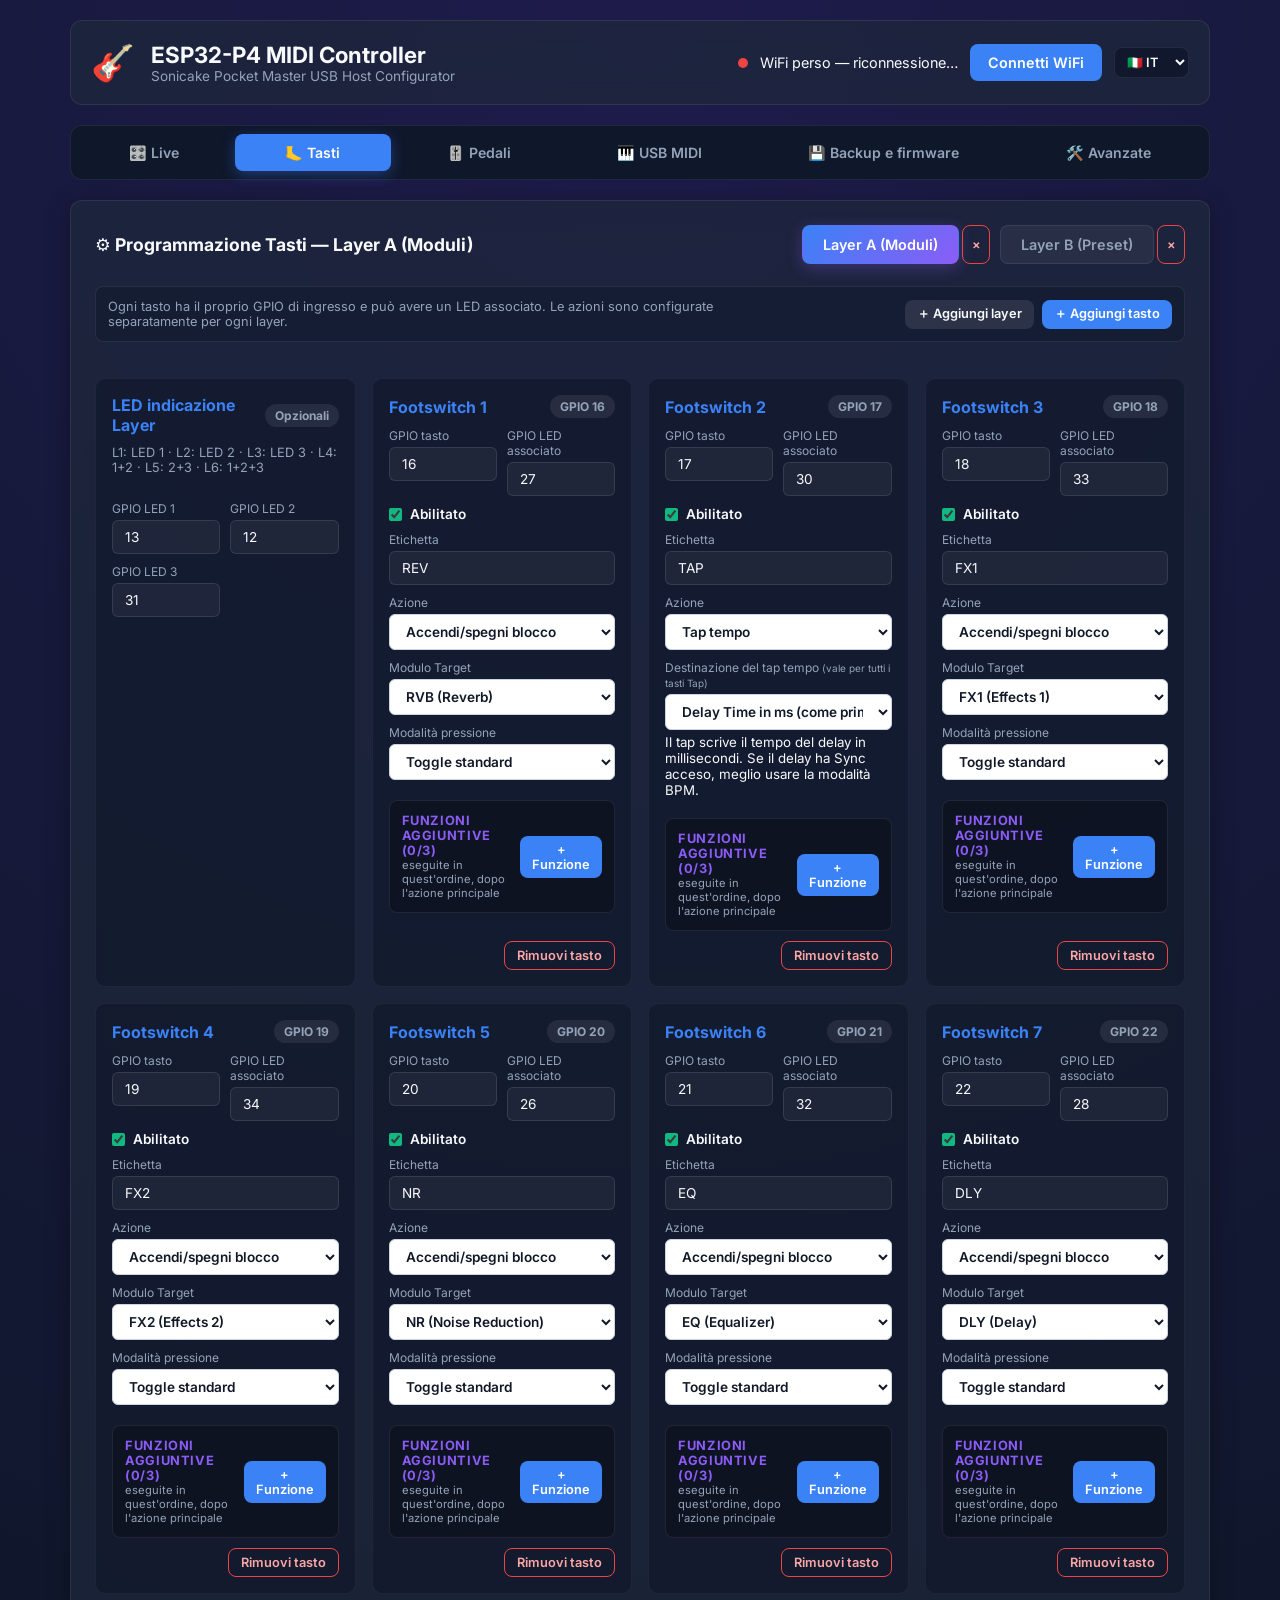
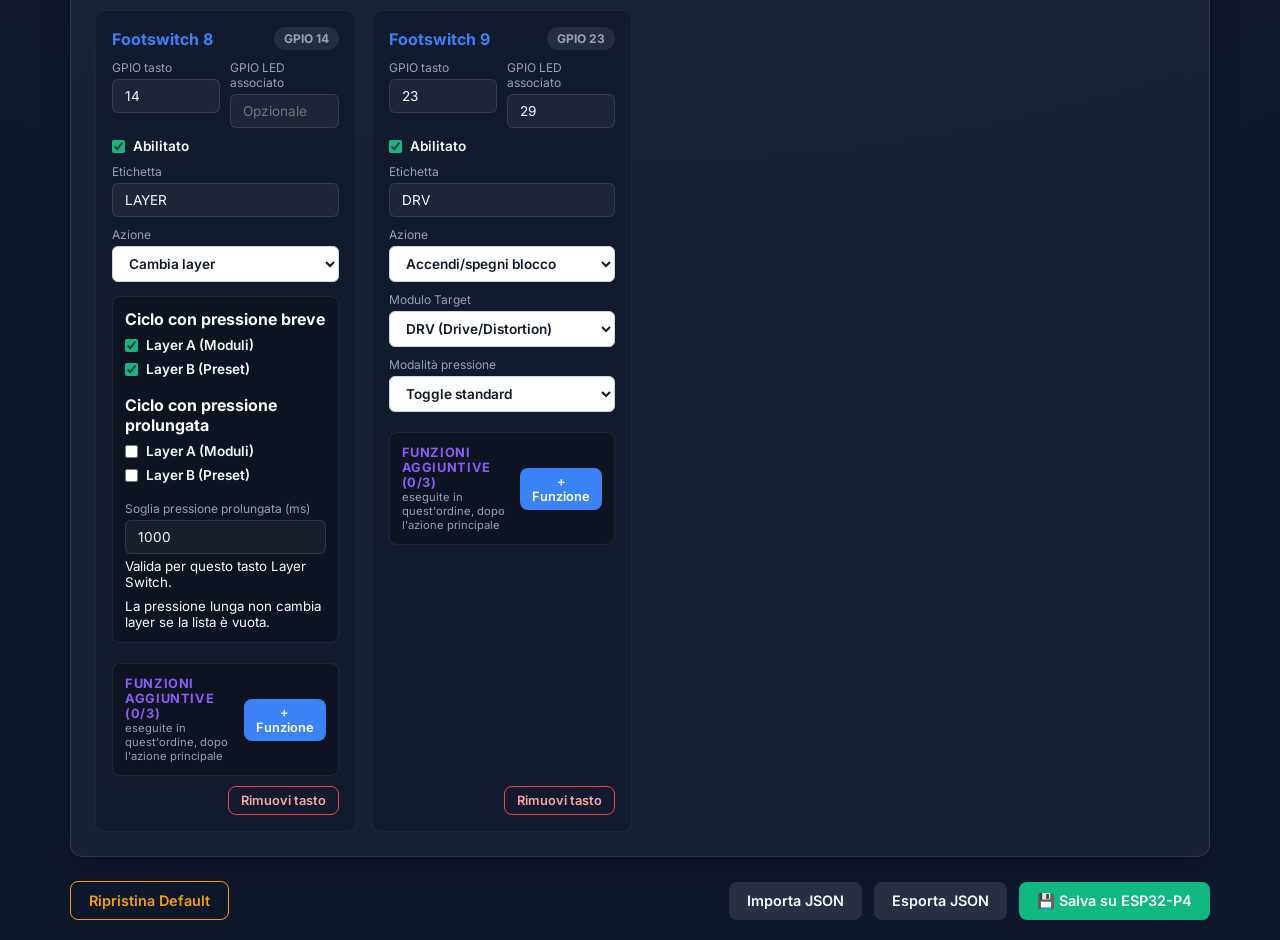
==== commit dbd02a8a: "Add files via upload" ====
--- a/web-app/index.html
+++ b/web-app/index.html
@@ -415,7 +415,7 @@
 /* ═══ Button Config Cards ═════════════════════════════════════════ */
 .buttons-grid {
     display: grid;
-    grid-template-columns: repeat(auto-fit, minmax(220px, 1fr));
+    grid-template-columns: repeat(auto-fit, minmax(min(100%, 220px), 1fr));
     gap: 16px;
 }
 
@@ -442,7 +442,7 @@
 /* ═══ Expression Pedal Grid ═══════════════════════════════════════ */
 .expr-grid {
     display: grid;
-    grid-template-columns: repeat(auto-fit, minmax(320px, 1fr));
+    grid-template-columns: repeat(auto-fit, minmax(min(100%, 320px), 1fr));
     gap: 16px;
 }
 .section-note { color: var(--text-muted); font-size: 0.8rem; margin: 0 0 16px; }
@@ -603,7 +603,7 @@
 /* Remap grid */
 .remap-grid {
     display: grid;
-    grid-template-columns: repeat(auto-fill, minmax(200px, 1fr));
+    grid-template-columns: repeat(auto-fill, minmax(min(100%, 200px), 1fr));
     gap: 10px;
 }
 
@@ -842,7 +842,7 @@
 /* Grid of Element Configuration Cards */
 .oled-elements-grid {
     display: grid;
-    grid-template-columns: repeat(auto-fill, minmax(280px, 1fr));
+    grid-template-columns: repeat(auto-fill, minmax(min(100%, 280px), 1fr));
     gap: 14px;
 }
 
@@ -1057,15 +1057,95 @@
 @media (max-width: 640px) {
     .main-tabs button { flex: 1 1 30%; padding: 8px 6px; font-size: 0.78rem; }
 }
-
-/* Parametri con il cambio effetto, ordine funzioni */
-.effect-params { margin-top: 10px; padding: 8px; border: 1px dashed var(--card-border); border-radius: 8px; }
-.effect-params-title { font-size: 0.8rem; font-weight: 600; margin-bottom: 6px; }
-.effect-param-row { display: flex; flex-wrap: wrap; gap: 8px; align-items: flex-end; margin-bottom: 6px; }
-.effect-param-row .form-group { flex: 1 1 140px; margin: 0; }
-.fn-order { display: inline-flex; gap: 4px; }
-.fn-order .btn[disabled] { opacity: 0.35; cursor: default; }
-.fn-order-hint { display: block; font-weight: 400; text-transform: none; letter-spacing: 0; color: var(--text-muted); font-size: 0.7rem; }
+
+/* Parametri con il cambio effetto, ordine funzioni */
+.effect-params { margin-top: 10px; padding: 8px; border: 1px dashed var(--card-border); border-radius: 8px; }
+.effect-params-title { font-size: 0.8rem; font-weight: 600; margin-bottom: 6px; }
+.effect-param-row { display: flex; flex-wrap: wrap; gap: 8px; align-items: flex-end; margin-bottom: 6px; }
+.effect-param-row .form-group { flex: 1 1 140px; margin: 0; }
+.fn-order { display: inline-flex; gap: 4px; }
+.fn-order .btn[disabled] { opacity: 0.35; cursor: default; }
+.fn-order-hint { display: block; font-weight: 400; text-transform: none; letter-spacing: 0; color: var(--text-muted); font-size: 0.7rem; }
+.bridge-error { color: #fca5a5; font-weight: 600; }
+#bridgeSettings { align-items: flex-end; flex-wrap: wrap; }
+
+/* ═══ Telefono (iPhone / Android) ═════════════════════════════════ */
+html { -webkit-text-size-adjust: 100%; }
+/* Il contenitore principale non deve allargarsi oltre lo schermo (body è flex). */
+.app-container { min-width: 0; }
+.main-content { min-width: 0; max-width: 100%; }
+.app-container > *, main section, .btn-config-card, .expr-subpanel { min-width: 0; }
+.wifi-diag { line-height: 1.45; }
+.wifi-diag small { color: var(--text-muted); }
+
+@media (max-width: 600px) {
+    body { padding: 8px; padding-bottom: calc(8px + env(safe-area-inset-bottom)); }
+    .app-container { gap: 12px; }
+    .card { padding: 14px; gap: 12px; }
+
+    /* Intestazione su due righe: nome + stato/pulsanti */
+    .app-header { flex-wrap: wrap; gap: 10px; padding: 12px; }
+    .brand { gap: 10px; }
+    .brand .icon { font-size: 1.6rem; }
+    .brand h1 { font-size: 1.05rem; }
+    .subtitle { display: none; }
+    .connection-status { width: 100%; flex-wrap: wrap; gap: 8px; font-size: 0.85rem; }
+    .connection-status #statusText { flex: 1 1 140px; }
+    .connection-status .btn { padding: 8px 12px; }
+
+    /* Schede in una riga scorrevole */
+    .main-tabs { flex-wrap: nowrap; overflow-x: auto; -webkit-overflow-scrolling: touch; scrollbar-width: none; padding: 6px; }
+    .main-tabs::-webkit-scrollbar { display: none; }
+    .main-tabs button { flex: 0 0 auto; padding: 9px 12px; font-size: 0.85rem; }
+
+    /* Titoli e layer */
+    .card-header h2 { font-size: 1.05rem; }
+    .layer-tabs { flex-wrap: nowrap; overflow-x: auto; max-width: 100%; padding-bottom: 4px; }
+    .programming-toolbar { flex-direction: column; align-items: stretch; }
+    .programming-actions { flex-wrap: wrap; }
+
+    /* Griglie a una colonna */
+    .buttons-grid, .expr-grid, .expr-patch-grid { grid-template-columns: 1fr !important; }
+    .pin-row { grid-template-columns: 1fr 1fr; }
+    .fx-picker { grid-template-columns: 1fr !important; }
+
+    /* Niente zoom automatico di Safari sui campi (serve almeno 16 px) */
+    input, select, textarea { font-size: 16px !important; }
+
+    /* Pulsanti salva/importa sempre raggiungibili in basso */
+    .actions-bar {
+        position: sticky; bottom: 0; z-index: 15;
+        background: rgba(15, 23, 42, 0.95); backdrop-filter: blur(8px);
+        border: 1px solid var(--card-border); border-radius: var(--radius);
+        padding: 8px; padding-bottom: calc(8px + env(safe-area-inset-bottom));
+    }
+    .actions-bar .btn { padding: 9px 10px; font-size: 0.85rem; }
+    .right-actions { gap: 6px; width: 100%; }
+    .right-actions .btn { flex: 1 1 auto; }
+    #saveBtn { flex-basis: 100%; }
+    /* Sul telefono la barra in basso tiene solo "Salva": leggere, importare ed esportare
+       sono in alto e nella scheda "Backup e firmware". */
+    .actions-bar #loadDefaultsBtn, .actions-bar #importBtn, .actions-bar #exportBtn, .actions-bar #readConfigBtn { display: none !important; }
+    .actions-bar { justify-content: stretch; }
+
+    /* Live: menu preset su una riga propria */
+    .preset-row { flex-wrap: wrap; gap: 8px; }
+    .preset-nav-btns { flex-wrap: wrap; width: 100%; gap: 8px; }
+    .preset-nav-btns .preset-select { order: -1; flex: 1 1 100%; min-width: 0; }
+    .preset-nav-btns .nav-btn { flex: 1 1 0; }
+    #sendPresetBtn { flex: 1 1 100%; }
+}
+
+/* Messaggio a comparsa */
+.toast {
+    position: fixed; left: 50%; transform: translateX(-50%);
+    bottom: calc(90px + env(safe-area-inset-bottom)); z-index: 50;
+    max-width: min(92vw, 520px); padding: 12px 16px; border-radius: 10px;
+    font-weight: 600; font-size: 0.9rem; line-height: 1.4; cursor: pointer;
+    box-shadow: 0 8px 30px rgba(0, 0, 0, 0.45);
+}
+.toast-ok { background: #065f46; color: #ecfdf5; border: 1px solid #10b981; }
+.toast-error { background: #7f1d1d; color: #fef2f2; border: 1px solid #ef4444; }
 
 </style>
     <link href="https://fonts.googleapis.com/css2?family=Inter:wght@300;400;500;600;700&display=swap" rel="stylesheet">
@@ -1714,6 +1794,19 @@
                     <span id="firmwareUploadStatus" class="section-note"></span>
                 </div>
             </section>
+            <section class="card shadow-card" data-tab="advanced">
+                <div class="card-header"><h2>📶 Ponte WiFi per iPhone</h2><span class="badge">ESP32-S3 · UART2</span></div>
+                <p class="section-note">Una schedina ESP32-S3 collegata con 3 fili crea la rete WiFi "Pedaliera": dall'iPhone ti colleghi a quella rete e apri <b>http://192.168.4.1</b> in Safari.<br>
+                    Collega: TX della pedaliera → RX dell'ESP32-S3, RX della pedaliera → TX dell'ESP32-S3, GND ↔ GND. Scegli due GPIO liberi (non usati da tasti, LED, OLED, pedali o MIDI IN).</p>
+                <div class="pin-row" id="bridgeSettings">
+                    <label class="toggle-row"><input type="checkbox" id="bridgeEnabled"> Ponte attivo</label>
+                    <div class="form-group"><label for="bridgeTx">GPIO TX (verso RX dell'ESP32-S3)</label><input type="number" id="bridgeTx" min="0" max="54" placeholder="consigliato 6"></div>
+                    <div class="form-group"><label for="bridgeRx">GPIO RX (da TX dell'ESP32-S3)</label><input type="number" id="bridgeRx" min="0" max="54" placeholder="consigliato 9"></div>
+                </div>
+                <div class="section-note" id="bridgeDiag" hidden></div>
+                <small id="bridgeNote">Dopo aver cambiato queste impostazioni premi "💾 Salva su ESP32-P4".</small>
+            </section>
+
             <section class="card shadow-card" data-tab="advanced">
                 <div class="card-header">
                     <h2>📟 Monitor Seriale</h2>
@@ -2996,6 +3089,12 @@
     configData.settings = configData.settings || {};
     configData.settings.expression_deadband = Math.min(1000, Math.max(0, Number(configData.settings.expression_deadband ?? 25) || 0));
     configData.settings.tap_mode = [0, 1, 2].includes(Number(configData.settings.tap_mode)) ? Number(configData.settings.tap_mode) : 0;
+    /* Ponte WiFi (iPhone): seriale verso l'ESP32-S3, spento finché non si scelgono i pin. */
+    configData.bridge = configData.bridge || {};
+    configData.bridge.enabled = Boolean(configData.bridge.enabled);
+    configData.bridge.tx_gpio = Number.isInteger(configData.bridge.tx_gpio) ? configData.bridge.tx_gpio : -1;
+    configData.bridge.rx_gpio = Number.isInteger(configData.bridge.rx_gpio) ? configData.bridge.rx_gpio : -1;
+    if (typeof renderBridgeSettings === 'function') renderBridgeSettings();
     configData.version = Math.max(Number(configData.version) || 1, 12);
     configData.layers = Array.isArray(configData.layers) ? configData.layers : [];
     configData.hardware = configData.hardware || {};
@@ -4189,6 +4288,10 @@
         deviceState.modules = data.modules.slice(0, 9);
     }
     if (typeof data.fw === 'string') setFirmwareVersion(data.fw);
+    if (data.bridge && typeof data.bridge === 'object') {
+        deviceState.bridge = data.bridge;
+        if (typeof renderBridgeSettings === 'function') renderBridgeSettings();
+    }
     if (Array.isArray(data.effects)) {
         const effects = data.effects.slice(0, 10).map(Number);
         const changed = JSON.stringify(effects) !== JSON.stringify(deviceState.effects || []);
@@ -4396,9 +4499,25 @@
 
         } else if (msg.type === 'ack') {
             log(`✅ ACK: ${msg.cmd}`, 'system');
+            if (msg.cmd === 'set_config' && typeof showToast === 'function') {
+                showToast('✅ Salvato sulla pedaliera. Rileggo la configurazione per conferma…', 'ok');
+                /* Rilettura: mostra subito se le impostazioni sono state davvero tenute. */
+                setTimeout(() => requestConfigFromDevice(), 600);
+            }
 
         } else if (msg.type === 'error') {
             log(`❌ Errore [${msg.cmd}]: ${msg.reason}`, 'error');
+            if (msg.cmd === 'set_config' && typeof showToast === 'function') {
+                const reasons = {
+                    'Invalid configuration': 'una o più impostazioni non sono accettate (per esempio un GPIO usato due volte, un pedale attivo senza GPIO, o la combinazione di tasti per cambiare modalità)',
+                    'Unable to save configuration to flash': 'la memoria della pedaliera non è riuscita a salvare (la configurazione precedente resta valida). Aggiorna la pedaliera al firmware 1.3.3 o successivo',
+                    'Not enough memory to stage configuration': 'memoria temporanea insufficiente sulla pedaliera: riprova',
+                };
+                const reason = String(msg.reason || '');
+                const key = Object.keys(reasons).find(k => reason.startsWith(k));
+                const detail = key && reason.length > key.length ? ` [${reason.slice(key.length).replace(/^[\s(]+|\)$/g, '')}]` : '';
+                showToast(`❌ Non salvato: ${key ? reasons[key] : reason}.${detail}`, 'error');
+            }
         }
     } catch (e) {
         // Raw serial line (printf from firmware), already shown in log
@@ -4451,7 +4570,7 @@
 }
 
 // ═══ Event Listeners ════════════════════════════════════════════════
-connectBtn.addEventListener('click', connectSerial);
+connectBtn.addEventListener('click', () => (window.connectTransport || connectSerial)());
 
 document.getElementById('firmwareFileInput').addEventListener('change', (event) => {
     document.getElementById('firmwareUploadBtn').disabled = !event.target.files?.length;
@@ -4566,11 +4685,16 @@
     const assignedPins = [
         ...configData.hardware.buttons.flatMap(button => [button.gpio, button.led_gpio]),
         ...configData.hardware.layer_led_gpios,
-        configData.midi_in?.rx_gpio
+        configData.midi_in?.rx_gpio,
+        ...(configData.bridge?.enabled ? [configData.bridge.tx_gpio, configData.bridge.rx_gpio] : [])
     ].map(pin => pin === '' || pin == null ? null : Number(pin));
     const conflictingPin = assignedPins.find(pin => usbPins.includes(pin));
     if (conflictingPin !== undefined) {
         alert(`GPIO ${conflictingPin} è riservato alla porta USB FUSB. Scegli un altro GPIO prima di salvare.`);
+        return;
+    }
+    if (typeof bridgeProblem === 'function' && bridgeProblem()) {
+        alert(`Ponte WiFi: ${bridgeProblem()}`);
         return;
     }
     sendJson({ cmd: "set_config", data: configData });
@@ -5999,8 +6123,35 @@
     "Esegui prima": "Run earlier",
     "Esegui dopo": "Run later",
     "eseguite in quest'ordine, dopo l'azione principale": "run in this order, after the main action",
+    "📶 Ponte WiFi per iPhone": "📶 WiFi bridge for iPhone",
+    "Una schedina ESP32-S3 collegata con 3 fili crea la rete WiFi \"Pedaliera\": dall'iPhone ti colleghi a quella rete e apri": "A small ESP32-S3 board connected with 3 wires creates the \"Pedaliera\" WiFi network: join it from the iPhone and open",
+    "in Safari.": "in Safari.",
+    "Ponte attivo": "Bridge enabled",
+    "GPIO TX (verso RX dell'ESP32-S3)": "TX GPIO (to the ESP32-S3 RX)",
+    "GPIO RX (da TX dell'ESP32-S3)": "RX GPIO (from the ESP32-S3 TX)",
+    "Dopo aver cambiato queste impostazioni premi \"💾 Salva su ESP32-P4\".": "After changing these settings press \"💾 Save to ESP32-P4\".",
+    "Scegli entrambi i GPIO prima di attivare il ponte.": "Choose both GPIOs before enabling the bridge.",
+    "TX e RX devono essere due GPIO diversi.": "TX and RX must be two different GPIOs.",
+    "Uno dei GPIO è già usato da un altro collegamento.": "One of the GPIOs is already used by another connection.",
+    "Connetti WiFi": "Connect WiFi",
+    "Disconnetti WiFi": "Disconnect WiFi",
+    "Connessione WiFi…": "Connecting WiFi…",
+    "Connesso (WiFi)": "Connected (WiFi)",
+    "Disconnesso (WiFi)": "Disconnected (WiFi)",
+    "WiFi perso — riconnessione…": "WiFi lost — reconnecting…",
+    "WiFi pedaliera": "Pedalboard WiFi",
+    "Via WiFi l'aggiornamento firmware non è disponibile: usa il cavo USB dal computer.": "Firmware updates are not available over WiFi: use the USB cable from a computer.",
+    "Collega: TX della pedaliera → RX dell'ESP32-S3, RX della pedaliera → TX dell'ESP32-S3, GND ↔ GND. Scegli due GPIO liberi (non usati da tasti, LED, OLED, pedali o MIDI IN).": "Wiring: pedalboard TX → ESP32-S3 RX, pedalboard RX → ESP32-S3 TX, GND ↔ GND. Choose two free GPIOs (not used by buttons, LEDs, OLED, pedals or MIDI IN).",
+    "consigliato 6": "suggested 6",
+    "consigliato 9": "suggested 9",
+    "Via WiFi l'aggiornamento firmware della pedaliera non è disponibile: usa il cavo USB dal computer.": "Pedalboard firmware updates are not available over WiFi: use the USB cable from a computer.",
+    "Aggiorna il ponte WiFi": "Update the WiFi bridge",
+    "✅ Salvato sulla pedaliera. Rileggo la configurazione per conferma…": "✅ Saved on the pedalboard. Reading the configuration back to confirm…",
 };
 window.I18N_EN_PATTERNS = [
+    [/^❌ Non salvato: una o più impostazioni non sono accettate.*$/, '❌ Not saved: one or more settings are not accepted (for example a GPIO used twice, an enabled pedal without GPIO, or the mode-switch button combination).'],
+    [/^❌ Non salvato: la memoria della pedaliera non è riuscita a salvare.*$/, '❌ Not saved: the pedalboard memory could not store it (the previous configuration is still valid). Update the pedalboard to firmware 1.3.3 or later.'],
+    [/^❌ Non salvato: (.*)$/, '❌ Not saved: $1'],
     [/^Parametri di (.+)$/, 'Parameters of $1'],
     [/^Funzione (\d+)$/, 'Function $1'],
     [/^Funzioni aggiuntive \((\d+)\/3\)$/, 'Extra functions ($1/3)'],
@@ -6241,6 +6392,252 @@
 document.getElementById('backupImportBtn')?.addEventListener('click', () => fileInput.click());
 document.getElementById('backupReadBtn')?.addEventListener('click', () => requestConfigFromDevice());
 
+/* ── Ponte WiFi per iPhone (sezione Avanzate) ── */
+function bridgeUsedPins() {
+    const pins = [24, 25, 10, 11];
+    (configData.hardware?.buttons || []).forEach(b => pins.push(b.gpio, b.led_gpio));
+    (configData.hardware?.layer_led_gpios || []).forEach(p => pins.push(p));
+    (configData.expression_pedals || []).forEach(p => pins.push(p.gpio));
+    if (configData.midi_in?.rx_gpio != null) pins.push(configData.midi_in.rx_gpio);
+    return pins.filter(p => p !== null && p !== undefined && p !== '' && Number(p) >= 0).map(Number);
+}
+
+function bridgeProblem() {
+    const b = configData.bridge || { enabled: false, tx_gpio: -1, rx_gpio: -1 };
+    if (!b.enabled) return '';
+    const used = bridgeUsedPins();
+    if (b.tx_gpio < 0 || b.rx_gpio < 0) return t('Scegli entrambi i GPIO prima di attivare il ponte.');
+    if (b.tx_gpio === b.rx_gpio) return t('TX e RX devono essere due GPIO diversi.');
+    if (used.includes(b.tx_gpio) || used.includes(b.rx_gpio)) return t('Uno dei GPIO è già usato da un altro collegamento.');
+    return '';
+}
+
+function renderBridgeSettings() {
+    const b = configData.bridge || { enabled: false, tx_gpio: -1, rx_gpio: -1 };
+    const en = document.getElementById('bridgeEnabled');
+    const tx = document.getElementById('bridgeTx');
+    const rx = document.getElementById('bridgeRx');
+    const note = document.getElementById('bridgeNote');
+    if (!en || !tx || !rx) return;
+    en.checked = b.enabled;
+    tx.value = b.tx_gpio >= 0 ? b.tx_gpio : '';
+    rx.value = b.rx_gpio >= 0 ? b.rx_gpio : '';
+    const problem = bridgeProblem();
+    const diag = document.getElementById('bridgeDiag');
+    if (diag) {
+        const st = deviceState.bridge;
+        diag.hidden = !st;
+        if (st) diag.textContent = st.on
+            ? `${t('Collegamento col ponte attivo')} · ${t('ricevuti dal ponte')}: ${st.rx_bytes} byte, ${st.rx_lines} ${t('comandi')}` +
+              (st.rx_bytes ? '' : ` — ${t('se l\'iPhone è collegato e questo resta 0, controlla il filo dal TX del ponte al pin IO9 e il GND')}`)
+            : t('Collegamento col ponte spento (attivalo qui sopra e salva).');
+    }
+    if (note) {
+        note.textContent = problem || t('Dopo aver cambiato queste impostazioni premi "💾 Salva su ESP32-P4".');
+        note.classList.toggle('bridge-error', Boolean(problem));
+    }
+}
+
+function updateBridgeSetting() {
+    const pin = (id) => { const v = document.getElementById(id).value; return v === '' ? -1 : Math.min(54, Math.max(0, parseInt(v, 10) || 0)); };
+    configData.bridge = {
+        enabled: document.getElementById('bridgeEnabled').checked,
+        tx_gpio: pin('bridgeTx'),
+        rx_gpio: pin('bridgeRx'),
+    };
+    /* Pin consigliati sulla WT9932P4-TINY: GPIO6 e GPIO9, vicini sul connettore,
+       GPIO normali (non JTAG né strapping). Proposti se liberi. */
+    const b = configData.bridge;
+    if (b.enabled && b.tx_gpio < 0 && b.rx_gpio < 0) {
+        const used = bridgeUsedPins();
+        if (!used.includes(6) && !used.includes(9)) { b.tx_gpio = 6; b.rx_gpio = 9; }
+    }
+    renderBridgeSettings();
+}
+
+['bridgeEnabled', 'bridgeTx', 'bridgeRx'].forEach(id => document.getElementById(id)?.addEventListener('change', updateBridgeSetting));
+renderBridgeSettings();
+
+/* ── Messaggi a comparsa (salvataggio riuscito / rifiutato) ── */
+function showToast(text, kind) {
+    let box = document.getElementById('toast');
+    if (!box) {
+        box = document.createElement('div');
+        box.id = 'toast';
+        box.setAttribute('role', 'status');
+        box.addEventListener('click', () => { box.hidden = true; });
+        document.body.appendChild(box);
+    }
+    box.className = `toast toast-${kind || 'ok'}`;
+    box.textContent = text;
+    box.hidden = false;
+    clearTimeout(box._timer);
+    if (kind !== 'error') box._timer = setTimeout(() => { box.hidden = true; }, 4000);
+}
+
+</script>
+    <script>
+// ═══════════════════════════════════════════════════════════════════
+//  Collegamento WiFi (iPhone / tablet / qualsiasi browser).
+//  Quando la web app è servita dal "ponte" WiFi (ESP32-S3, http://192.168.4.1)
+//  parla con la pedaliera via WebSocket invece che con WebSerial.
+//  Stessi messaggi JSON su righe: il resto della web app non cambia.
+//  Caricato dopo app.js.
+// ═══════════════════════════════════════════════════════════════════
+
+/* La pagina servita dal ponte è in http://; GitHub (https) e il file locale (file:) usano WebSerial. */
+const WIFI_LINK = location.protocol === 'http:';
+
+let wifiSocket = null;
+let wifiManualClose = false;
+let wifiRetryTimer = null;
+/* Diagnostica: righe ricevute dalla pedaliera da quando il ponte è collegato. */
+let wifiDeviceLines = 0;
+let wifiOpenedAt = 0;
+
+function wifiDiagBox() {
+    let box = document.getElementById('wifiDiag');
+    if (!box) {
+        box = document.createElement('div');
+        box.id = 'wifiDiag';
+        box.className = 'mode-banner wifi-diag';
+        box.setAttribute('role', 'status');
+        box.hidden = true;
+        const header = document.querySelector('.app-header');
+        header.insertAdjacentElement('afterend', box);
+    }
+    return box;
+}
+
+/* Messaggio periodico del ponte: dice quanti dati passano nelle due direzioni. */
+function wifiShowBridgeDiag(d) {
+    const box = wifiDiagBox();
+    if (wifiDeviceLines > 0) { box.hidden = true; return; }
+    if (Date.now() - wifiOpenedAt < 3500) return;
+    box.hidden = false;
+    const sent = `${t('Comandi inviati alla pedaliera')}: ${d.tx_lines}`;
+    if (!d.rx_bytes) {
+        box.innerHTML = `<b>⚠ ${t('Il ponte WiFi funziona, ma non riceve niente dalla pedaliera.')}</b><br>
+            ${t('Controlla')}: 1) ${t('filo dal pin IO6 della pedaliera al pin RX del ponte')}; 2) ${t('filo GND tra le due schede')};
+            3) ${t('dal computer col cavo: Avanzate → Ponte WiFi → "Ponte attivo" con GPIO TX 6 e RX 9, poi "Salva su ESP32-P4" (firmware pedaliera 1.3.0 o successivo)')}.<br><small>${sent} · ponte ${d.fw}</small>`;
+    } else if (!d.rx_lines) {
+        box.innerHTML = `<b>⚠ ${t('Il ponte riceve dati illeggibili dalla pedaliera')} (${d.rx_bytes} byte).</b><br>
+            ${t('Controlla il filo GND tra le due schede e che il filo verso RX del ponte parta da IO6 della pedaliera.')}<br><small>${sent} · ponte ${d.fw}</small>`;
+    } else {
+        box.innerHTML = `<b>⚠ ${t('Il ponte riceve risposte dalla pedaliera, ma la pagina non le vede.')}</b><br>
+            ${t('Ricarica la pagina. Se continua, segnalalo: è un errore del software.')}<br><small>${sent} · ${d.rx_lines} righe · ponte ${d.fw}</small>`;
+    }
+}
+
+function wifiSetStatus(connected, text) {
+    statusDot.className = `status-dot ${connected ? 'connected' : 'disconnected'}`;
+    statusText.textContent = text;
+    connectBtn.textContent = connected ? 'Disconnetti WiFi' : 'Connetti WiFi';
+}
+
+function wifiScheduleRetry() {
+    clearTimeout(wifiRetryTimer);
+    if (!wifiManualClose) wifiRetryTimer = setTimeout(() => connectWifi(), 2000);
+}
+
+function connectWifi() {
+    if (wifiSocket && (wifiSocket.readyState === WebSocket.OPEN || wifiSocket.readyState === WebSocket.CONNECTING)) {
+        /* Secondo clic = disconnetti. */
+        if (wifiSocket.readyState === WebSocket.OPEN) {
+            wifiManualClose = true;
+            wifiSocket.close();
+        }
+        return;
+    }
+    wifiManualClose = false;
+    clearTimeout(wifiRetryTimer);
+    wifiSetStatus(false, 'Connessione WiFi…');
+    let buffer = '';
+    const socket = new WebSocket(`ws://${location.host}/ws`);
+    wifiSocket = socket;
+
+    /* iOS a volte lascia il WebSocket bloccato in "connessione": riprova. */
+    const stuck = setTimeout(() => { if (socket.readyState === WebSocket.CONNECTING) socket.close(); }, 4000);
+
+    socket.onopen = async () => {
+        clearTimeout(stuck);
+        wifiDeviceLines = 0;
+        wifiOpenedAt = Date.now();
+        port = { wifi: true };
+        writer = {
+            write: (text) => { socket.send(text.replace(/\n$/, '')); return Promise.resolve(); },
+            close: () => Promise.resolve(),
+        };
+        wifiSetStatus(true, 'Ponte collegato — attendo la pedaliera…');
+        log('Connessione WiFi stabilita.', 'system');
+        await sendJson({ cmd: 'get_status' });
+        await sendJson({ cmd: 'req_state' });
+        setReadButtonsVisible(true);
+        if (!window.backupLoadedNotSaved) setTimeout(() => requestConfigFromDevice(), 300);
+    };
+    socket.onmessage = (event) => {
+        buffer += event.data + '\n';
+        const lines = buffer.split('\n');
+        buffer = lines.pop();
+        for (const line of lines) {
+            const text = line.trim();
+            if (!text) continue;
+            if (text.startsWith('{"type":"bridge"')) {
+                try { wifiShowBridgeDiag(JSON.parse(text)); } catch (e) { /* ignore */ }
+                continue;
+            }
+            if (wifiDeviceLines++ === 0) {
+                wifiSetStatus(true, 'Connesso (WiFi)');
+                const box = document.getElementById('wifiDiag');
+                if (box) box.hidden = true;
+            }
+            log(`RX: ${text}`, 'rx');
+            handleReceivedLine(text);
+        }
+    };
+    socket.onclose = () => {
+        clearTimeout(stuck);
+        if (wifiSocket === socket) {
+            wifiSocket = null;
+            port = null;
+            writer = null;
+            setReadButtonsVisible(false);
+            wifiSetStatus(false, wifiManualClose ? 'Disconnesso (WiFi)' : 'WiFi perso — riconnessione…');
+            wifiScheduleRetry();
+        }
+    };
+    socket.onerror = () => { /* onclose gestisce la riconnessione */ };
+}
+
+if (WIFI_LINK) {
+    window.connectTransport = connectWifi;
+    document.body.classList.add('wifi-link');
+    /* L'aggiornamento firmware si fa solo via cavo USB. */
+    const otaBtn = document.getElementById('firmwareUploadBtn');
+    const otaInput = document.getElementById('firmwareFileInput');
+    if (otaBtn) otaBtn.disabled = true;
+    if (otaInput) otaInput.disabled = true;
+    const otaStatus = document.getElementById('firmwareUploadStatus');
+    if (otaStatus) {
+        otaStatus.textContent = 'Via WiFi l\'aggiornamento firmware della pedaliera non è disponibile: usa il cavo USB dal computer. ';
+        const link = document.createElement('a');
+        link.href = '/aggiorna';
+        link.textContent = 'Aggiorna il ponte WiFi';
+        otaStatus.appendChild(link);
+    }
+    /* Tornando sulla pagina (iPhone in standby) ricollega subito. */
+    document.addEventListener('visibilitychange', () => {
+        if (document.visibilityState === 'visible' && !wifiManualClose &&
+            (!wifiSocket || wifiSocket.readyState !== WebSocket.OPEN)) {
+            if (wifiSocket) { try { wifiSocket.close(); } catch (e) { /* ignore */ } }
+            wifiSocket = null;
+            connectWifi();
+        }
+    });
+    wifiSetStatus(false, 'WiFi pedaliera');
+    connectWifi();
+}
+
 </script>
 </body>
 </html>
